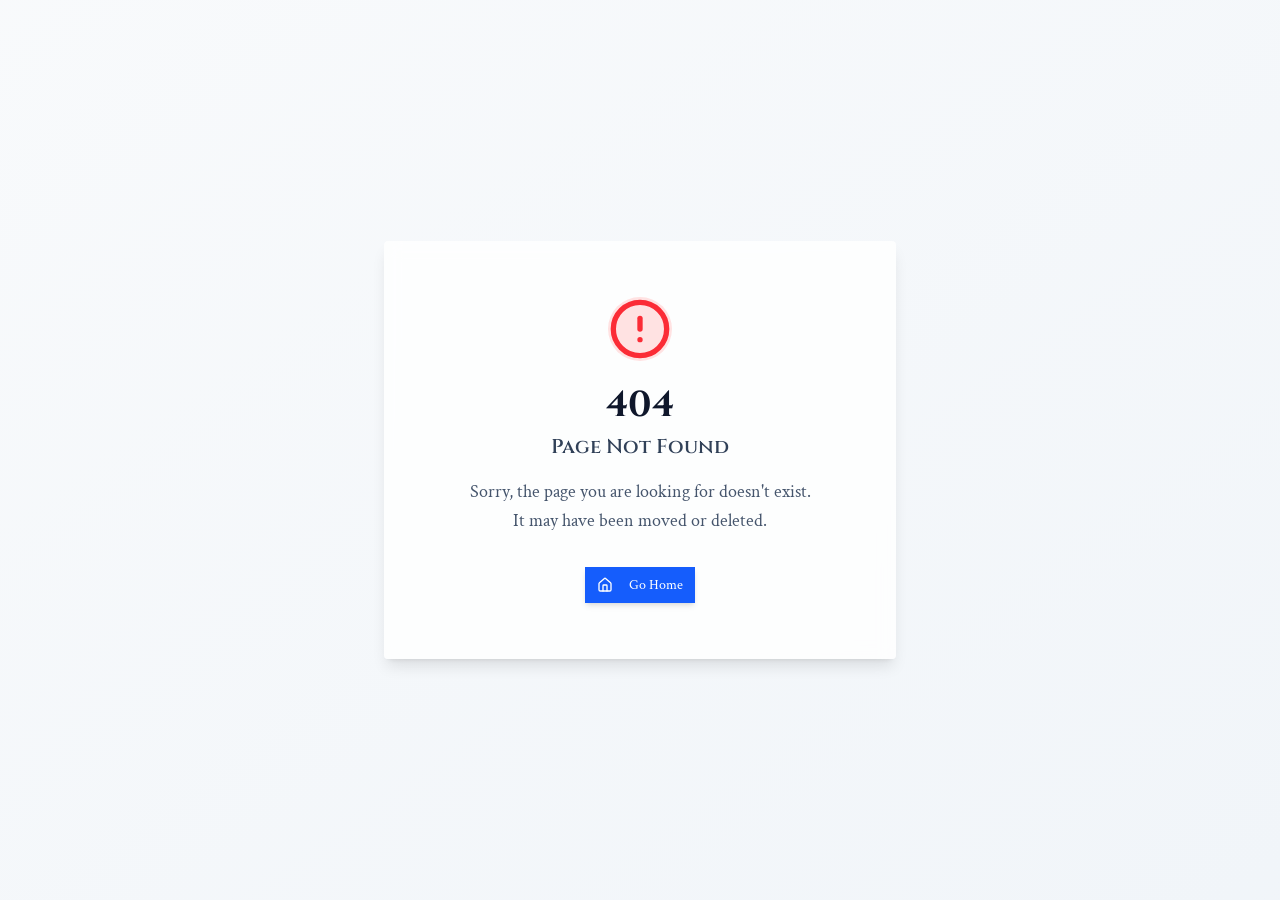
==== index.html @ f7ec6935 "Static build — 2026-06-04 — index.html at root" ====
<!doctype html>
<html lang="en">
  <head>
    <link rel="icon" type="image/x-icon" href="/favicon.ico" />
    <link rel="icon" type="image/png" sizes="32x32" href="/favicon-32x32.png" />
    <link rel="icon" type="image/png" sizes="16x16" href="/favicon-16x16.png" />
    <link rel="apple-touch-icon" sizes="180x180" href="/apple-touch-icon.png" />
    <meta charset="UTF-8" />
    <meta name="viewport" content="width=device-width, initial-scale=1.0, maximum-scale=1" />
    <title>The Modern Day Book of Life — By Idara Whem</title>
    <meta name="description" content="The Modern Day Book of Life synthesizes 10 ancient and modern wisdom systems into a single strategic operating system anchored in the 42 Laws of Maat. Sacred Balance. Nile Signs. Kemetic Alignment Certification." />
    <link rel="preconnect" href="https://fonts.googleapis.com" />
    <link rel="preconnect" href="https://fonts.gstatic.com" crossorigin />
    <link href="https://fonts.googleapis.com/css2?family=Cinzel+Decorative:wght@400;700;900&family=Cinzel:wght@400;500;600;700&family=Crimson+Text:ital,wght@0,400;0,600;1,400;1,600&family=Space+Mono:wght@400;700&display=swap" rel="stylesheet" />
    <script type="module" crossorigin src="/assets/index-h8RM5a6z.js"></script>
    <link rel="stylesheet" crossorigin href="/assets/index-B9vwrv7z.css">
    <script src="/__manus__/debug-collector.js" defer></script>
  </head>
  <body>
    <script id="manus-runtime">window.__MANUS_HOST_DEV__ = false;
(function(){"use strict";var Mr={exports:{}},Kn={};/**
 * @license React
 * react-jsx-runtime.production.js
 *
 * Copyright (c) Meta Platforms, Inc. and affiliates.
 *
 * This source code is licensed under the MIT license found in the
 * LICENSE file in the root directory of this source tree.
 */var $c;function um(){if($c)return Kn;$c=1;var r=Symbol.for("react.transitional.element"),i=Symbol.for("react.fragment");function c(s,d,m){var x=null;if(m!==void 0&&(x=""+m),d.key!==void 0&&(x=""+d.key),"key"in d){m={};for(var R in d)R!=="key"&&(m[R]=d[R])}else m=d;return d=m.ref,{$$typeof:r,type:s,key:x,ref:d!==void 0?d:null,props:m}}return Kn.Fragment=i,Kn.jsx=c,Kn.jsxs=c,Kn}var Fc;function dm(){return Fc||(Fc=1,Mr.exports=um()),Mr.exports}var h=dm(),Ar={exports:{}},Pn={},Rr={exports:{}},Nr={};/**
 * @license React
 * scheduler.production.js
 *
 * Copyright (c) Meta Platforms, Inc. and affiliates.
 *
 * This source code is licensed under the MIT license found in the
 * LICENSE file in the root directory of this source tree.
 */var Ic;function fm(){return Ic||(Ic=1,function(r){function i(A,q){var B=A.length;A.push(q);t:for(;0<B;){var bt=B-1>>>1,p=A[bt];if(0<d(p,q))A[bt]=q,A[B]=p,B=bt;else break t}}function c(A){return A.length===0?null:A[0]}function s(A){if(A.length===0)return null;var q=A[0],B=A.pop();if(B!==q){A[0]=B;t:for(var bt=0,p=A.length,O=p>>>1;bt<O;){var X=2*(bt+1)-1,G=A[X],Z=X+1,st=A[Z];if(0>d(G,B))Z<p&&0>d(st,G)?(A[bt]=st,A[Z]=B,bt=Z):(A[bt]=G,A[X]=B,bt=X);else if(Z<p&&0>d(st,B))A[bt]=st,A[Z]=B,bt=Z;else break t}}return q}function d(A,q){var B=A.sortIndex-q.sortIndex;return B!==0?B:A.id-q.id}if(r.unstable_now=void 0,typeof performance=="object"&&typeof performance.now=="function"){var m=performance;r.unstable_now=function(){return m.now()}}else{var x=Date,R=x.now();r.unstable_now=function(){return x.now()-R}}var C=[],v=[],D=1,j=null,J=3,at=!1,$=!1,nt=!1,ct=!1,ht=typeof setTimeout=="function"?setTimeout:null,St=typeof clearTimeout=="function"?clearTimeout:null,_=typeof setImmediate<"u"?setImmediate:null;function Y(A){for(var q=c(v);q!==null;){if(q.callback===null)s(v);else if(q.startTime<=A)s(v),q.sortIndex=q.expirationTime,i(C,q);else break;q=c(v)}}function H(A){if(nt=!1,Y(A),!$)if(c(C)!==null)$=!0,it||(it=!0,Bt());else{var q=c(v);q!==null&&Mt(H,q.startTime-A)}}var it=!1,rt=-1,V=5,xt=-1;function Be(){return ct?!0:!(r.unstable_now()-xt<V)}function te(){if(ct=!1,it){var A=r.unstable_now();xt=A;var q=!0;try{t:{$=!1,nt&&(nt=!1,St(rt),rt=-1),at=!0;var B=J;try{e:{for(Y(A),j=c(C);j!==null&&!(j.expirationTime>A&&Be());){var bt=j.callback;if(typeof bt=="function"){j.callback=null,J=j.priorityLevel;var p=bt(j.expirationTime<=A);if(A=r.unstable_now(),typeof p=="function"){j.callback=p,Y(A),q=!0;break e}j===c(C)&&s(C),Y(A)}else s(C);j=c(C)}if(j!==null)q=!0;else{var O=c(v);O!==null&&Mt(H,O.startTime-A),q=!1}}break t}finally{j=null,J=B,at=!1}q=void 0}}finally{q?Bt():it=!1}}}var Bt;if(typeof _=="function")Bt=function(){_(te)};else if(typeof MessageChannel<"u"){var me=new MessageChannel,Se=me.port2;me.port1.onmessage=te,Bt=function(){Se.postMessage(null)}}else Bt=function(){ht(te,0)};function Mt(A,q){rt=ht(function(){A(r.unstable_now())},q)}r.unstable_IdlePriority=5,r.unstable_ImmediatePriority=1,r.unstable_LowPriority=4,r.unstable_NormalPriority=3,r.unstable_Profiling=null,r.unstable_UserBlockingPriority=2,r.unstable_cancelCallback=function(A){A.callback=null},r.unstable_forceFrameRate=function(A){0>A||125<A?console.error("forceFrameRate takes a positive int between 0 and 125, forcing frame rates higher than 125 fps is not supported"):V=0<A?Math.floor(1e3/A):5},r.unstable_getCurrentPriorityLevel=function(){return J},r.unstable_next=function(A){switch(J){case 1:case 2:case 3:var q=3;break;default:q=J}var B=J;J=q;try{return A()}finally{J=B}},r.unstable_requestPaint=function(){ct=!0},r.unstable_runWithPriority=function(A,q){switch(A){case 1:case 2:case 3:case 4:case 5:break;default:A=3}var B=J;J=A;try{return q()}finally{J=B}},r.unstable_scheduleCallback=function(A,q,B){var bt=r.unstable_now();switch(typeof B=="object"&&B!==null?(B=B.delay,B=typeof B=="number"&&0<B?bt+B:bt):B=bt,A){case 1:var p=-1;break;case 2:p=250;break;case 5:p=1073741823;break;case 4:p=1e4;break;default:p=5e3}return p=B+p,A={id:D++,callback:q,priorityLevel:A,startTime:B,expirationTime:p,sortIndex:-1},B>bt?(A.sortIndex=B,i(v,A),c(C)===null&&A===c(v)&&(nt?(St(rt),rt=-1):nt=!0,Mt(H,B-bt))):(A.sortIndex=p,i(C,A),$||at||($=!0,it||(it=!0,Bt()))),A},r.unstable_shouldYield=Be,r.unstable_wrapCallback=function(A){var q=J;return function(){var B=J;J=q;try{return A.apply(this,arguments)}finally{J=B}}}}(Nr)),Nr}var tu;function hm(){return tu||(tu=1,Rr.exports=fm()),Rr.exports}var zr={exports:{}},ut={};/**
 * @license React
 * react.production.js
 *
 * Copyright (c) Meta Platforms, Inc. and affiliates.
 *
 * This source code is licensed under the MIT license found in the
 * LICENSE file in the root directory of this source tree.
 */var eu;function mm(){if(eu)return ut;eu=1;var r=Symbol.for("react.transitional.element"),i=Symbol.for("react.portal"),c=Symbol.for("react.fragment"),s=Symbol.for("react.strict_mode"),d=Symbol.for("react.profiler"),m=Symbol.for("react.consumer"),x=Symbol.for("react.context"),R=Symbol.for("react.forward_ref"),C=Symbol.for("react.suspense"),v=Symbol.for("react.memo"),D=Symbol.for("react.lazy"),j=Symbol.iterator;function J(p){return p===null||typeof p!="object"?null:(p=j&&p[j]||p["@@iterator"],typeof p=="function"?p:null)}var at={isMounted:function(){return!1},enqueueForceUpdate:function(){},enqueueReplaceState:function(){},enqueueSetState:function(){}},$=Object.assign,nt={};function ct(p,O,X){this.props=p,this.context=O,this.refs=nt,this.updater=X||at}ct.prototype.isReactComponent={},ct.prototype.setState=function(p,O){if(typeof p!="object"&&typeof p!="function"&&p!=null)throw Error("takes an object of state variables to update or a function which returns an object of state variables.");this.updater.enqueueSetState(this,p,O,"setState")},ct.prototype.forceUpdate=function(p){this.updater.enqueueForceUpdate(this,p,"forceUpdate")};function ht(){}ht.prototype=ct.prototype;function St(p,O,X){this.props=p,this.context=O,this.refs=nt,this.updater=X||at}var _=St.prototype=new ht;_.constructor=St,$(_,ct.prototype),_.isPureReactComponent=!0;var Y=Array.isArray,H={H:null,A:null,T:null,S:null,V:null},it=Object.prototype.hasOwnProperty;function rt(p,O,X,G,Z,st){return X=st.ref,{$$typeof:r,type:p,key:O,ref:X!==void 0?X:null,props:st}}function V(p,O){return rt(p.type,O,void 0,void 0,void 0,p.props)}function xt(p){return typeof p=="object"&&p!==null&&p.$$typeof===r}function Be(p){var O={"=":"=0",":":"=2"};return"$"+p.replace(/[=:]/g,function(X){return O[X]})}var te=/\/+/g;function Bt(p,O){return typeof p=="object"&&p!==null&&p.key!=null?Be(""+p.key):O.toString(36)}function me(){}function Se(p){switch(p.status){case"fulfilled":return p.value;case"rejected":throw p.reason;default:switch(typeof p.status=="string"?p.then(me,me):(p.status="pending",p.then(function(O){p.status==="pending"&&(p.status="fulfilled",p.value=O)},function(O){p.status==="pending"&&(p.status="rejected",p.reason=O)})),p.status){case"fulfilled":return p.value;case"rejected":throw p.reason}}throw p}function Mt(p,O,X,G,Z){var st=typeof p;(st==="undefined"||st==="boolean")&&(p=null);var I=!1;if(p===null)I=!0;else switch(st){case"bigint":case"string":case"number":I=!0;break;case"object":switch(p.$$typeof){case r:case i:I=!0;break;case D:return I=p._init,Mt(I(p._payload),O,X,G,Z)}}if(I)return Z=Z(p),I=G===""?"."+Bt(p,0):G,Y(Z)?(X="",I!=null&&(X=I.replace(te,"$&/")+"/"),Mt(Z,O,X,"",function(Jt){return Jt})):Z!=null&&(xt(Z)&&(Z=V(Z,X+(Z.key==null||p&&p.key===Z.key?"":(""+Z.key).replace(te,"$&/")+"/")+I)),O.push(Z)),1;I=0;var gt=G===""?".":G+":";if(Y(p))for(var Tt=0;Tt<p.length;Tt++)G=p[Tt],st=gt+Bt(G,Tt),I+=Mt(G,O,X,st,Z);else if(Tt=J(p),typeof Tt=="function")for(p=Tt.call(p),Tt=0;!(G=p.next()).done;)G=G.value,st=gt+Bt(G,Tt++),I+=Mt(G,O,X,st,Z);else if(st==="object"){if(typeof p.then=="function")return Mt(Se(p),O,X,G,Z);throw O=String(p),Error("Objects are not valid as a React child (found: "+(O==="[object Object]"?"object with keys {"+Object.keys(p).join(", ")+"}":O)+"). If you meant to render a collection of children, use an array instead.")}return I}function A(p,O,X){if(p==null)return p;var G=[],Z=0;return Mt(p,G,"","",function(st){return O.call(X,st,Z++)}),G}function q(p){if(p._status===-1){var O=p._result;O=O(),O.then(function(X){(p._status===0||p._status===-1)&&(p._status=1,p._result=X)},function(X){(p._status===0||p._status===-1)&&(p._status=2,p._result=X)}),p._status===-1&&(p._status=0,p._result=O)}if(p._status===1)return p._result.default;throw p._result}var B=typeof reportError=="function"?reportError:function(p){if(typeof window=="object"&&typeof window.ErrorEvent=="function"){var O=new window.ErrorEvent("error",{bubbles:!0,cancelable:!0,message:typeof p=="object"&&p!==null&&typeof p.message=="string"?String(p.message):String(p),error:p});if(!window.dispatchEvent(O))return}else if(typeof process=="object"&&typeof process.emit=="function"){process.emit("uncaughtException",p);return}console.error(p)};function bt(){}return ut.Children={map:A,forEach:function(p,O,X){A(p,function(){O.apply(this,arguments)},X)},count:function(p){var O=0;return A(p,function(){O++}),O},toArray:function(p){return A(p,function(O){return O})||[]},only:function(p){if(!xt(p))throw Error("React.Children.only expected to receive a single React element child.");return p}},ut.Component=ct,ut.Fragment=c,ut.Profiler=d,ut.PureComponent=St,ut.StrictMode=s,ut.Suspense=C,ut.__CLIENT_INTERNALS_DO_NOT_USE_OR_WARN_USERS_THEY_CANNOT_UPGRADE=H,ut.__COMPILER_RUNTIME={__proto__:null,c:function(p){return H.H.useMemoCache(p)}},ut.cache=function(p){return function(){return p.apply(null,arguments)}},ut.cloneElement=function(p,O,X){if(p==null)throw Error("The argument must be a React element, but you passed "+p+".");var G=$({},p.props),Z=p.key,st=void 0;if(O!=null)for(I in O.ref!==void 0&&(st=void 0),O.key!==void 0&&(Z=""+O.key),O)!it.call(O,I)||I==="key"||I==="__self"||I==="__source"||I==="ref"&&O.ref===void 0||(G[I]=O[I]);var I=arguments.length-2;if(I===1)G.children=X;else if(1<I){for(var gt=Array(I),Tt=0;Tt<I;Tt++)gt[Tt]=arguments[Tt+2];G.children=gt}return rt(p.type,Z,void 0,void 0,st,G)},ut.createContext=function(p){return p={$$typeof:x,_currentValue:p,_currentValue2:p,_threadCount:0,Provider:null,Consumer:null},p.Provider=p,p.Consumer={$$typeof:m,_context:p},p},ut.createElement=function(p,O,X){var G,Z={},st=null;if(O!=null)for(G in O.key!==void 0&&(st=""+O.key),O)it.call(O,G)&&G!=="key"&&G!=="__self"&&G!=="__source"&&(Z[G]=O[G]);var I=arguments.length-2;if(I===1)Z.children=X;else if(1<I){for(var gt=Array(I),Tt=0;Tt<I;Tt++)gt[Tt]=arguments[Tt+2];Z.children=gt}if(p&&p.defaultProps)for(G in I=p.defaultProps,I)Z[G]===void 0&&(Z[G]=I[G]);return rt(p,st,void 0,void 0,null,Z)},ut.createRef=function(){return{current:null}},ut.forwardRef=function(p){return{$$typeof:R,render:p}},ut.isValidElement=xt,ut.lazy=function(p){return{$$typeof:D,_payload:{_status:-1,_result:p},_init:q}},ut.memo=function(p,O){return{$$typeof:v,type:p,compare:O===void 0?null:O}},ut.startTransition=function(p){var O=H.T,X={};H.T=X;try{var G=p(),Z=H.S;Z!==null&&Z(X,G),typeof G=="object"&&G!==null&&typeof G.then=="function"&&G.then(bt,B)}catch(st){B(st)}finally{H.T=O}},ut.unstable_useCacheRefresh=function(){return H.H.useCacheRefresh()},ut.use=function(p){return H.H.use(p)},ut.useActionState=function(p,O,X){return H.H.useActionState(p,O,X)},ut.useCallback=function(p,O){return H.H.useCallback(p,O)},ut.useContext=function(p){return H.H.useContext(p)},ut.useDebugValue=function(){},ut.useDeferredValue=function(p,O){return H.H.useDeferredValue(p,O)},ut.useEffect=function(p,O,X){var G=H.H;if(typeof X=="function")throw Error("useEffect CRUD overload is not enabled in this build of React.");return G.useEffect(p,O)},ut.useId=function(){return H.H.useId()},ut.useImperativeHandle=function(p,O,X){return H.H.useImperativeHandle(p,O,X)},ut.useInsertionEffect=function(p,O){return H.H.useInsertionEffect(p,O)},ut.useLayoutEffect=function(p,O){return H.H.useLayoutEffect(p,O)},ut.useMemo=function(p,O){return H.H.useMemo(p,O)},ut.useOptimistic=function(p,O){return H.H.useOptimistic(p,O)},ut.useReducer=function(p,O,X){return H.H.useReducer(p,O,X)},ut.useRef=function(p){return H.H.useRef(p)},ut.useState=function(p){return H.H.useState(p)},ut.useSyncExternalStore=function(p,O,X){return H.H.useSyncExternalStore(p,O,X)},ut.useTransition=function(){return H.H.useTransition()},ut.version="19.1.1",ut}var lu;function _r(){return lu||(lu=1,zr.exports=mm()),zr.exports}var kr={exports:{}},he={};/**
 * @license React
 * react-dom.production.js
 *
 * Copyright (c) Meta Platforms, Inc. and affiliates.
 *
 * This source code is licensed under the MIT license found in the
 * LICENSE file in the root directory of this source tree.
 */var au;function gm(){if(au)return he;au=1;var r=_r();function i(C){var v="https://react.dev/errors/"+C;if(1<arguments.length){v+="?args[]="+encodeURIComponent(arguments[1]);for(var D=2;D<arguments.length;D++)v+="&args[]="+encodeURIComponent(arguments[D])}return"Minified React error #"+C+"; visit "+v+" for the full message or use the non-minified dev environment for full errors and additional helpful warnings."}function c(){}var s={d:{f:c,r:function(){throw Error(i(522))},D:c,C:c,L:c,m:c,X:c,S:c,M:c},p:0,findDOMNode:null},d=Symbol.for("react.portal");function m(C,v,D){var j=3<arguments.length&&arguments[3]!==void 0?arguments[3]:null;return{$$typeof:d,key:j==null?null:""+j,children:C,containerInfo:v,implementation:D}}var x=r.__CLIENT_INTERNALS_DO_NOT_USE_OR_WARN_USERS_THEY_CANNOT_UPGRADE;function R(C,v){if(C==="font")return"";if(typeof v=="string")return v==="use-credentials"?v:""}return he.__DOM_INTERNALS_DO_NOT_USE_OR_WARN_USERS_THEY_CANNOT_UPGRADE=s,he.createPortal=function(C,v){var D=2<arguments.length&&arguments[2]!==void 0?arguments[2]:null;if(!v||v.nodeType!==1&&v.nodeType!==9&&v.nodeType!==11)throw Error(i(299));return m(C,v,null,D)},he.flushSync=function(C){var v=x.T,D=s.p;try{if(x.T=null,s.p=2,C)return C()}finally{x.T=v,s.p=D,s.d.f()}},he.preconnect=function(C,v){typeof C=="string"&&(v?(v=v.crossOrigin,v=typeof v=="string"?v==="use-credentials"?v:"":void 0):v=null,s.d.C(C,v))},he.prefetchDNS=function(C){typeof C=="string"&&s.d.D(C)},he.preinit=function(C,v){if(typeof C=="string"&&v&&typeof v.as=="string"){var D=v.as,j=R(D,v.crossOrigin),J=typeof v.integrity=="string"?v.integrity:void 0,at=typeof v.fetchPriority=="string"?v.fetchPriority:void 0;D==="style"?s.d.S(C,typeof v.precedence=="string"?v.precedence:void 0,{crossOrigin:j,integrity:J,fetchPriority:at}):D==="script"&&s.d.X(C,{crossOrigin:j,integrity:J,fetchPriority:at,nonce:typeof v.nonce=="string"?v.nonce:void 0})}},he.preinitModule=function(C,v){if(typeof C=="string")if(typeof v=="object"&&v!==null){if(v.as==null||v.as==="script"){var D=R(v.as,v.crossOrigin);s.d.M(C,{crossOrigin:D,integrity:typeof v.integrity=="string"?v.integrity:void 0,nonce:typeof v.nonce=="string"?v.nonce:void 0})}}else v==null&&s.d.M(C)},he.preload=function(C,v){if(typeof C=="string"&&typeof v=="object"&&v!==null&&typeof v.as=="string"){var D=v.as,j=R(D,v.crossOrigin);s.d.L(C,D,{crossOrigin:j,integrity:typeof v.integrity=="string"?v.integrity:void 0,nonce:typeof v.nonce=="string"?v.nonce:void 0,type:typeof v.type=="string"?v.type:void 0,fetchPriority:typeof v.fetchPriority=="string"?v.fetchPriority:void 0,referrerPolicy:typeof v.referrerPolicy=="string"?v.referrerPolicy:void 0,imageSrcSet:typeof v.imageSrcSet=="string"?v.imageSrcSet:void 0,imageSizes:typeof v.imageSizes=="string"?v.imageSizes:void 0,media:typeof v.media=="string"?v.media:void 0})}},he.preloadModule=function(C,v){if(typeof C=="string")if(v){var D=R(v.as,v.crossOrigin);s.d.m(C,{as:typeof v.as=="string"&&v.as!=="script"?v.as:void 0,crossOrigin:D,integrity:typeof v.integrity=="string"?v.integrity:void 0})}else s.d.m(C)},he.requestFormReset=function(C){s.d.r(C)},he.unstable_batchedUpdates=function(C,v){return C(v)},he.useFormState=function(C,v,D){return x.H.useFormState(C,v,D)},he.useFormStatus=function(){return x.H.useHostTransitionStatus()},he.version="19.1.1",he}var nu;function pm(){if(nu)return kr.exports;nu=1;function r(){if(!(typeof __REACT_DEVTOOLS_GLOBAL_HOOK__>"u"||typeof __REACT_DEVTOOLS_GLOBAL_HOOK__.checkDCE!="function"))try{__REACT_DEVTOOLS_GLOBAL_HOOK__.checkDCE(r)}catch(i){console.error(i)}}return r(),kr.exports=gm(),kr.exports}/**
 * @license React
 * react-dom-client.production.js
 *
 * Copyright (c) Meta Platforms, Inc. and affiliates.
 *
 * This source code is licensed under the MIT license found in the
 * LICENSE file in the root directory of this source tree.
 */var ou;function ym(){if(ou)return Pn;ou=1;var r=hm(),i=_r(),c=pm();function s(t){var e="https://react.dev/errors/"+t;if(1<arguments.length){e+="?args[]="+encodeURIComponent(arguments[1]);for(var l=2;l<arguments.length;l++)e+="&args[]="+encodeURIComponent(arguments[l])}return"Minified React error #"+t+"; visit "+e+" for the full message or use the non-minified dev environment for full errors and additional helpful warnings."}function d(t){return!(!t||t.nodeType!==1&&t.nodeType!==9&&t.nodeType!==11)}function m(t){var e=t,l=t;if(t.alternate)for(;e.return;)e=e.return;else{t=e;do e=t,(e.flags&4098)!==0&&(l=e.return),t=e.return;while(t)}return e.tag===3?l:null}function x(t){if(t.tag===13){var e=t.memoizedState;if(e===null&&(t=t.alternate,t!==null&&(e=t.memoizedState)),e!==null)return e.dehydrated}return null}function R(t){if(m(t)!==t)throw Error(s(188))}function C(t){var e=t.alternate;if(!e){if(e=m(t),e===null)throw Error(s(188));return e!==t?null:t}for(var l=t,a=e;;){var n=l.return;if(n===null)break;var o=n.alternate;if(o===null){if(a=n.return,a!==null){l=a;continue}break}if(n.child===o.child){for(o=n.child;o;){if(o===l)return R(n),t;if(o===a)return R(n),e;o=o.sibling}throw Error(s(188))}if(l.return!==a.return)l=n,a=o;else{for(var u=!1,f=n.child;f;){if(f===l){u=!0,l=n,a=o;break}if(f===a){u=!0,a=n,l=o;break}f=f.sibling}if(!u){for(f=o.child;f;){if(f===l){u=!0,l=o,a=n;break}if(f===a){u=!0,a=o,l=n;break}f=f.sibling}if(!u)throw Error(s(189))}}if(l.alternate!==a)throw Error(s(190))}if(l.tag!==3)throw Error(s(188));return l.stateNode.current===l?t:e}function v(t){var e=t.tag;if(e===5||e===26||e===27||e===6)return t;for(t=t.child;t!==null;){if(e=v(t),e!==null)return e;t=t.sibling}return null}var D=Object.assign,j=Symbol.for("react.element"),J=Symbol.for("react.transitional.element"),at=Symbol.for("react.portal"),$=Symbol.for("react.fragment"),nt=Symbol.for("react.strict_mode"),ct=Symbol.for("react.profiler"),ht=Symbol.for("react.provider"),St=Symbol.for("react.consumer"),_=Symbol.for("react.context"),Y=Symbol.for("react.forward_ref"),H=Symbol.for("react.suspense"),it=Symbol.for("react.suspense_list"),rt=Symbol.for("react.memo"),V=Symbol.for("react.lazy"),xt=Symbol.for("react.activity"),Be=Symbol.for("react.memo_cache_sentinel"),te=Symbol.iterator;function Bt(t){return t===null||typeof t!="object"?null:(t=te&&t[te]||t["@@iterator"],typeof t=="function"?t:null)}var me=Symbol.for("react.client.reference");function Se(t){if(t==null)return null;if(typeof t=="function")return t.$$typeof===me?null:t.displayName||t.name||null;if(typeof t=="string")return t;switch(t){case $:return"Fragment";case ct:return"Profiler";case nt:return"StrictMode";case H:return"Suspense";case it:return"SuspenseList";case xt:return"Activity"}if(typeof t=="object")switch(t.$$typeof){case at:return"Portal";case _:return(t.displayName||"Context")+".Provider";case St:return(t._context.displayName||"Context")+".Consumer";case Y:var e=t.render;return t=t.displayName,t||(t=e.displayName||e.name||"",t=t!==""?"ForwardRef("+t+")":"ForwardRef"),t;case rt:return e=t.displayName||null,e!==null?e:Se(t.type)||"Memo";case V:e=t._payload,t=t._init;try{return Se(t(e))}catch{}}return null}var Mt=Array.isArray,A=i.__CLIENT_INTERNALS_DO_NOT_USE_OR_WARN_USERS_THEY_CANNOT_UPGRADE,q=c.__DOM_INTERNALS_DO_NOT_USE_OR_WARN_USERS_THEY_CANNOT_UPGRADE,B={pending:!1,data:null,method:null,action:null},bt=[],p=-1;function O(t){return{current:t}}function X(t){0>p||(t.current=bt[p],bt[p]=null,p--)}function G(t,e){p++,bt[p]=t.current,t.current=e}var Z=O(null),st=O(null),I=O(null),gt=O(null);function Tt(t,e){switch(G(I,e),G(st,t),G(Z,null),e.nodeType){case 9:case 11:t=(t=e.documentElement)&&(t=t.namespaceURI)?Hh(t):0;break;default:if(t=e.tagName,e=e.namespaceURI)e=Hh(e),t=Uh(e,t);else switch(t){case"svg":t=1;break;case"math":t=2;break;default:t=0}}X(Z),G(Z,t)}function Jt(){X(Z),X(st),X(I)}function Ke(t){t.memoizedState!==null&&G(gt,t);var e=Z.current,l=Uh(e,t.type);e!==l&&(G(st,t),G(Z,l))}function Ce(t){st.current===t&&(X(Z),X(st)),gt.current===t&&(X(gt),Wo._currentValue=B)}var Pe=Object.prototype.hasOwnProperty,yl=r.unstable_scheduleCallback,sn=r.unstable_cancelCallback,Ca=r.unstable_shouldYield,ri=r.unstable_requestPaint,ge=r.unstable_now,si=r.unstable_getCurrentPriorityLevel,Ul=r.unstable_ImmediatePriority,Fn=r.unstable_UserBlockingPriority,nl=r.unstable_NormalPriority,ci=r.unstable_LowPriority,Gl=r.unstable_IdlePriority,ui=r.log,Ea=r.unstable_setDisableYieldValue,ql=null,Wt=null;function Je(t){if(typeof ui=="function"&&Ea(t),Wt&&typeof Wt.setStrictMode=="function")try{Wt.setStrictMode(ql,t)}catch{}}var $t=Math.clz32?Math.clz32:fi,di=Math.log,Ta=Math.LN2;function fi(t){return t>>>=0,t===0?32:31-(di(t)/Ta|0)|0}var L=256,cn=4194304;function vl(t){var e=t&42;if(e!==0)return e;switch(t&-t){case 1:return 1;case 2:return 2;case 4:return 4;case 8:return 8;case 16:return 16;case 32:return 32;case 64:return 64;case 128:return 128;case 256:case 512:case 1024:case 2048:case 4096:case 8192:case 16384:case 32768:case 65536:case 131072:case 262144:case 524288:case 1048576:case 2097152:return t&4194048;case 4194304:case 8388608:case 16777216:case 33554432:return t&62914560;case 67108864:return 67108864;case 134217728:return 134217728;case 268435456:return 268435456;case 536870912:return 536870912;case 1073741824:return 0;default:return t}}function un(t,e,l){var a=t.pendingLanes;if(a===0)return 0;var n=0,o=t.suspendedLanes,u=t.pingedLanes;t=t.warmLanes;var f=a&134217727;return f!==0?(a=f&~o,a!==0?n=vl(a):(u&=f,u!==0?n=vl(u):l||(l=f&~t,l!==0&&(n=vl(l))))):(f=a&~o,f!==0?n=vl(f):u!==0?n=vl(u):l||(l=a&~t,l!==0&&(n=vl(l)))),n===0?0:e!==0&&e!==n&&(e&o)===0&&(o=n&-n,l=e&-e,o>=l||o===32&&(l&4194048)!==0)?e:n}function Dt(t,e){return(t.pendingLanes&~(t.suspendedLanes&~t.pingedLanes)&e)===0}function In(t,e){switch(t){case 1:case 2:case 4:case 8:case 64:return e+250;case 16:case 32:case 128:case 256:case 512:case 1024:case 2048:case 4096:case 8192:case 16384:case 32768:case 65536:case 131072:case 262144:case 524288:case 1048576:case 2097152:return e+5e3;case 4194304:case 8388608:case 16777216:case 33554432:return-1;case 67108864:case 134217728:case 268435456:case 536870912:case 1073741824:return-1;default:return-1}}function to(){var t=L;return L<<=1,(L&4194048)===0&&(L=256),t}function hi(){var t=cn;return cn<<=1,(cn&62914560)===0&&(cn=4194304),t}function eo(t){for(var e=[],l=0;31>l;l++)e.push(t);return e}function Da(t,e){t.pendingLanes|=e,e!==268435456&&(t.suspendedLanes=0,t.pingedLanes=0,t.warmLanes=0)}function Ir(t,e,l,a,n,o){var u=t.pendingLanes;t.pendingLanes=l,t.suspendedLanes=0,t.pingedLanes=0,t.warmLanes=0,t.expiredLanes&=l,t.entangledLanes&=l,t.errorRecoveryDisabledLanes&=l,t.shellSuspendCounter=0;var f=t.entanglements,g=t.expirationTimes,S=t.hiddenUpdates;for(l=u&~l;0<l;){var N=31-$t(l),k=1<<N;f[N]=0,g[N]=-1;var E=S[N];if(E!==null)for(S[N]=null,N=0;N<E.length;N++){var T=E[N];T!==null&&(T.lane&=-536870913)}l&=~k}a!==0&&mi(t,a,0),o!==0&&n===0&&t.tag!==0&&(t.suspendedLanes|=o&~(u&~e))}function mi(t,e,l){t.pendingLanes|=e,t.suspendedLanes&=~e;var a=31-$t(e);t.entangledLanes|=e,t.entanglements[a]=t.entanglements[a]|1073741824|l&4194090}function gi(t,e){var l=t.entangledLanes|=e;for(t=t.entanglements;l;){var a=31-$t(l),n=1<<a;n&e|t[a]&e&&(t[a]|=e),l&=~n}}function lo(t){switch(t){case 2:t=1;break;case 8:t=4;break;case 32:t=16;break;case 256:case 512:case 1024:case 2048:case 4096:case 8192:case 16384:case 32768:case 65536:case 131072:case 262144:case 524288:case 1048576:case 2097152:case 4194304:case 8388608:case 16777216:case 33554432:t=128;break;case 268435456:t=134217728;break;default:t=0}return t}function ao(t){return t&=-t,2<t?8<t?(t&134217727)!==0?32:268435456:8:2}function pi(){var t=q.p;return t!==0?t:(t=window.event,t===void 0?32:nm(t.type))}function ts(t,e){var l=q.p;try{return q.p=t,e()}finally{q.p=l}}var ol=Math.random().toString(36).slice(2),ee="__reactFiber$"+ol,pe="__reactProps$"+ol,Yl="__reactContainer$"+ol,no="__reactEvents$"+ol,es="__reactListeners$"+ol,ls="__reactHandles$"+ol,yi="__reactResources$"+ol,Ma="__reactMarker$"+ol;function oo(t){delete t[ee],delete t[pe],delete t[no],delete t[es],delete t[ls]}function Vl(t){var e=t[ee];if(e)return e;for(var l=t.parentNode;l;){if(e=l[Yl]||l[ee]){if(l=e.alternate,e.child!==null||l!==null&&l.child!==null)for(t=Vh(t);t!==null;){if(l=t[ee])return l;t=Vh(t)}return e}t=l,l=t.parentNode}return null}function Xl(t){if(t=t[ee]||t[Yl]){var e=t.tag;if(e===5||e===6||e===13||e===26||e===27||e===3)return t}return null}function Aa(t){var e=t.tag;if(e===5||e===26||e===27||e===6)return t.stateNode;throw Error(s(33))}function Zl(t){var e=t[yi];return e||(e=t[yi]={hoistableStyles:new Map,hoistableScripts:new Map}),e}function Vt(t){t[Ma]=!0}var vi=new Set,bi={};function bl(t,e){We(t,e),We(t+"Capture",e)}function We(t,e){for(bi[t]=e,t=0;t<e.length;t++)vi.add(e[t])}var as=RegExp("^[:A-Z_a-z\\u00C0-\\u00D6\\u00D8-\\u00F6\\u00F8-\\u02FF\\u0370-\\u037D\\u037F-\\u1FFF\\u200C-\\u200D\\u2070-\\u218F\\u2C00-\\u2FEF\\u3001-\\uD7FF\\uF900-\\uFDCF\\uFDF0-\\uFFFD][:A-Z_a-z\\u00C0-\\u00D6\\u00D8-\\u00F6\\u00F8-\\u02FF\\u0370-\\u037D\\u037F-\\u1FFF\\u200C-\\u200D\\u2070-\\u218F\\u2C00-\\u2FEF\\u3001-\\uD7FF\\uF900-\\uFDCF\\uFDF0-\\uFFFD\\-.0-9\\u00B7\\u0300-\\u036F\\u203F-\\u2040]*$"),xi={},wi={};function Ra(t){return Pe.call(wi,t)?!0:Pe.call(xi,t)?!1:as.test(t)?wi[t]=!0:(xi[t]=!0,!1)}function M(t,e,l){if(Ra(e))if(l===null)t.removeAttribute(e);else{switch(typeof l){case"undefined":case"function":case"symbol":t.removeAttribute(e);return;case"boolean":var a=e.toLowerCase().slice(0,5);if(a!=="data-"&&a!=="aria-"){t.removeAttribute(e);return}}t.setAttribute(e,""+l)}}function tt(t,e,l){if(l===null)t.removeAttribute(e);else{switch(typeof l){case"undefined":case"function":case"symbol":case"boolean":t.removeAttribute(e);return}t.setAttribute(e,""+l)}}function Ot(t,e,l,a){if(a===null)t.removeAttribute(l);else{switch(typeof a){case"undefined":case"function":case"symbol":case"boolean":t.removeAttribute(l);return}t.setAttributeNS(e,l,""+a)}}var le,Ee;function ae(t){if(le===void 0)try{throw Error()}catch(l){var e=l.stack.trim().match(/\n( *(at )?)/);le=e&&e[1]||"",Ee=-1<l.stack.indexOf(`
    at`)?" (<anonymous>)":-1<l.stack.indexOf("@")?"@unknown:0:0":""}return`
`+le+t+Ee}var Le=!1;function He(t,e){if(!t||Le)return"";Le=!0;var l=Error.prepareStackTrace;Error.prepareStackTrace=void 0;try{var a={DetermineComponentFrameRoot:function(){try{if(e){var k=function(){throw Error()};if(Object.defineProperty(k.prototype,"props",{set:function(){throw Error()}}),typeof Reflect=="object"&&Reflect.construct){try{Reflect.construct(k,[])}catch(T){var E=T}Reflect.construct(t,[],k)}else{try{k.call()}catch(T){E=T}t.call(k.prototype)}}else{try{throw Error()}catch(T){E=T}(k=t())&&typeof k.catch=="function"&&k.catch(function(){})}}catch(T){if(T&&E&&typeof T.stack=="string")return[T.stack,E.stack]}return[null,null]}};a.DetermineComponentFrameRoot.displayName="DetermineComponentFrameRoot";var n=Object.getOwnPropertyDescriptor(a.DetermineComponentFrameRoot,"name");n&&n.configurable&&Object.defineProperty(a.DetermineComponentFrameRoot,"name",{value:"DetermineComponentFrameRoot"});var o=a.DetermineComponentFrameRoot(),u=o[0],f=o[1];if(u&&f){var g=u.split(`
`),S=f.split(`
`);for(n=a=0;a<g.length&&!g[a].includes("DetermineComponentFrameRoot");)a++;for(;n<S.length&&!S[n].includes("DetermineComponentFrameRoot");)n++;if(a===g.length||n===S.length)for(a=g.length-1,n=S.length-1;1<=a&&0<=n&&g[a]!==S[n];)n--;for(;1<=a&&0<=n;a--,n--)if(g[a]!==S[n]){if(a!==1||n!==1)do if(a--,n--,0>n||g[a]!==S[n]){var N=`
`+g[a].replace(" at new "," at ");return t.displayName&&N.includes("<anonymous>")&&(N=N.replace("<anonymous>",t.displayName)),N}while(1<=a&&0<=n);break}}}finally{Le=!1,Error.prepareStackTrace=l}return(l=t?t.displayName||t.name:"")?ae(l):""}function Ql(t){switch(t.tag){case 26:case 27:case 5:return ae(t.type);case 16:return ae("Lazy");case 13:return ae("Suspense");case 19:return ae("SuspenseList");case 0:case 15:return He(t.type,!1);case 11:return He(t.type.render,!1);case 1:return He(t.type,!0);case 31:return ae("Activity");default:return""}}function xl(t){try{var e="";do e+=Ql(t),t=t.return;while(t);return e}catch(l){return`
Error generating stack: `+l.message+`
`+l.stack}}function Xt(t){switch(typeof t){case"bigint":case"boolean":case"number":case"string":case"undefined":return t;case"object":return t;default:return""}}function il(t){var e=t.type;return(t=t.nodeName)&&t.toLowerCase()==="input"&&(e==="checkbox"||e==="radio")}function ve(t){var e=il(t)?"checked":"value",l=Object.getOwnPropertyDescriptor(t.constructor.prototype,e),a=""+t[e];if(!t.hasOwnProperty(e)&&typeof l<"u"&&typeof l.get=="function"&&typeof l.set=="function"){var n=l.get,o=l.set;return Object.defineProperty(t,e,{configurable:!0,get:function(){return n.call(this)},set:function(u){a=""+u,o.call(this,u)}}),Object.defineProperty(t,e,{enumerable:l.enumerable}),{getValue:function(){return a},setValue:function(u){a=""+u},stopTracking:function(){t._valueTracker=null,delete t[e]}}}}function re(t){t._valueTracker||(t._valueTracker=ve(t))}function rl(t){if(!t)return!1;var e=t._valueTracker;if(!e)return!0;var l=e.getValue(),a="";return t&&(a=il(t)?t.checked?"true":"false":t.value),t=a,t!==l?(e.setValue(t),!0):!1}function wl(t){if(t=t||(typeof document<"u"?document:void 0),typeof t>"u")return null;try{return t.activeElement||t.body}catch{return t.body}}var dn=/[\n"\\]/g;function se(t){return t.replace(dn,function(e){return"\\"+e.charCodeAt(0).toString(16)+" "})}function Kl(t,e,l,a,n,o,u,f){t.name="",u!=null&&typeof u!="function"&&typeof u!="symbol"&&typeof u!="boolean"?t.type=u:t.removeAttribute("type"),e!=null?u==="number"?(e===0&&t.value===""||t.value!=e)&&(t.value=""+Xt(e)):t.value!==""+Xt(e)&&(t.value=""+Xt(e)):u!=="submit"&&u!=="reset"||t.removeAttribute("value"),e!=null?Pl(t,u,Xt(e)):l!=null?Pl(t,u,Xt(l)):a!=null&&t.removeAttribute("value"),n==null&&o!=null&&(t.defaultChecked=!!o),n!=null&&(t.checked=n&&typeof n!="function"&&typeof n!="symbol"),f!=null&&typeof f!="function"&&typeof f!="symbol"&&typeof f!="boolean"?t.name=""+Xt(f):t.removeAttribute("name")}function Na(t,e,l,a,n,o,u,f){if(o!=null&&typeof o!="function"&&typeof o!="symbol"&&typeof o!="boolean"&&(t.type=o),e!=null||l!=null){if(!(o!=="submit"&&o!=="reset"||e!=null))return;l=l!=null?""+Xt(l):"",e=e!=null?""+Xt(e):l,f||e===t.value||(t.value=e),t.defaultValue=e}a=a??n,a=typeof a!="function"&&typeof a!="symbol"&&!!a,t.checked=f?t.checked:!!a,t.defaultChecked=!!a,u!=null&&typeof u!="function"&&typeof u!="symbol"&&typeof u!="boolean"&&(t.name=u)}function Pl(t,e,l){e==="number"&&wl(t.ownerDocument)===t||t.defaultValue===""+l||(t.defaultValue=""+l)}function $e(t,e,l,a){if(t=t.options,e){e={};for(var n=0;n<l.length;n++)e["$"+l[n]]=!0;for(l=0;l<t.length;l++)n=e.hasOwnProperty("$"+t[l].value),t[l].selected!==n&&(t[l].selected=n),n&&a&&(t[l].defaultSelected=!0)}else{for(l=""+Xt(l),e=null,n=0;n<t.length;n++){if(t[n].value===l){t[n].selected=!0,a&&(t[n].defaultSelected=!0);return}e!==null||t[n].disabled||(e=t[n])}e!==null&&(e.selected=!0)}}function za(t,e,l){if(e!=null&&(e=""+Xt(e),e!==t.value&&(t.value=e),l==null)){t.defaultValue!==e&&(t.defaultValue=e);return}t.defaultValue=l!=null?""+Xt(l):""}function _a(t,e,l,a){if(e==null){if(a!=null){if(l!=null)throw Error(s(92));if(Mt(a)){if(1<a.length)throw Error(s(93));a=a[0]}l=a}l==null&&(l=""),e=l}l=Xt(e),t.defaultValue=l,a=t.textContent,a===l&&a!==""&&a!==null&&(t.value=a)}function Fe(t,e){if(e){var l=t.firstChild;if(l&&l===t.lastChild&&l.nodeType===3){l.nodeValue=e;return}}t.textContent=e}var fn=new Set("animationIterationCount aspectRatio borderImageOutset borderImageSlice borderImageWidth boxFlex boxFlexGroup boxOrdinalGroup columnCount columns flex flexGrow flexPositive flexShrink flexNegative flexOrder gridArea gridRow gridRowEnd gridRowSpan gridRowStart gridColumn gridColumnEnd gridColumnSpan gridColumnStart fontWeight lineClamp lineHeight opacity order orphans scale tabSize widows zIndex zoom fillOpacity floodOpacity stopOpacity strokeDasharray strokeDashoffset strokeMiterlimit strokeOpacity strokeWidth MozAnimationIterationCount MozBoxFlex MozBoxFlexGroup MozLineClamp msAnimationIterationCount msFlex msZoom msFlexGrow msFlexNegative msFlexOrder msFlexPositive msFlexShrink msGridColumn msGridColumnSpan msGridRow msGridRowSpan WebkitAnimationIterationCount WebkitBoxFlex WebKitBoxFlexGroup WebkitBoxOrdinalGroup WebkitColumnCount WebkitColumns WebkitFlex WebkitFlexGrow WebkitFlexPositive WebkitFlexShrink WebkitLineClamp".split(" "));function ka(t,e,l){var a=e.indexOf("--")===0;l==null||typeof l=="boolean"||l===""?a?t.setProperty(e,""):e==="float"?t.cssFloat="":t[e]="":a?t.setProperty(e,l):typeof l!="number"||l===0||fn.has(e)?e==="float"?t.cssFloat=l:t[e]=(""+l).trim():t[e]=l+"px"}function Oa(t,e,l){if(e!=null&&typeof e!="object")throw Error(s(62));if(t=t.style,l!=null){for(var a in l)!l.hasOwnProperty(a)||e!=null&&e.hasOwnProperty(a)||(a.indexOf("--")===0?t.setProperty(a,""):a==="float"?t.cssFloat="":t[a]="");for(var n in e)a=e[n],e.hasOwnProperty(n)&&l[n]!==a&&ka(t,n,a)}else for(var o in e)e.hasOwnProperty(o)&&ka(t,o,e[o])}function ja(t){if(t.indexOf("-")===-1)return!1;switch(t){case"annotation-xml":case"color-profile":case"font-face":case"font-face-src":case"font-face-uri":case"font-face-format":case"font-face-name":case"missing-glyph":return!1;default:return!0}}var Si=new Map([["acceptCharset","accept-charset"],["htmlFor","for"],["httpEquiv","http-equiv"],["crossOrigin","crossorigin"],["accentHeight","accent-height"],["alignmentBaseline","alignment-baseline"],["arabicForm","arabic-form"],["baselineShift","baseline-shift"],["capHeight","cap-height"],["clipPath","clip-path"],["clipRule","clip-rule"],["colorInterpolation","color-interpolation"],["colorInterpolationFilters","color-interpolation-filters"],["colorProfile","color-profile"],["colorRendering","color-rendering"],["dominantBaseline","dominant-baseline"],["enableBackground","enable-background"],["fillOpacity","fill-opacity"],["fillRule","fill-rule"],["floodColor","flood-color"],["floodOpacity","flood-opacity"],["fontFamily","font-family"],["fontSize","font-size"],["fontSizeAdjust","font-size-adjust"],["fontStretch","font-stretch"],["fontStyle","font-style"],["fontVariant","font-variant"],["fontWeight","font-weight"],["glyphName","glyph-name"],["glyphOrientationHorizontal","glyph-orientation-horizontal"],["glyphOrientationVertical","glyph-orientation-vertical"],["horizAdvX","horiz-adv-x"],["horizOriginX","horiz-origin-x"],["imageRendering","image-rendering"],["letterSpacing","letter-spacing"],["lightingColor","lighting-color"],["markerEnd","marker-end"],["markerMid","marker-mid"],["markerStart","marker-start"],["overlinePosition","overline-position"],["overlineThickness","overline-thickness"],["paintOrder","paint-order"],["panose-1","panose-1"],["pointerEvents","pointer-events"],["renderingIntent","rendering-intent"],["shapeRendering","shape-rendering"],["stopColor","stop-color"],["stopOpacity","stop-opacity"],["strikethroughPosition","strikethrough-position"],["strikethroughThickness","strikethrough-thickness"],["strokeDasharray","stroke-dasharray"],["strokeDashoffset","stroke-dashoffset"],["strokeLinecap","stroke-linecap"],["strokeLinejoin","stroke-linejoin"],["strokeMiterlimit","stroke-miterlimit"],["strokeOpacity","stroke-opacity"],["strokeWidth","stroke-width"],["textAnchor","text-anchor"],["textDecoration","text-decoration"],["textRendering","text-rendering"],["transformOrigin","transform-origin"],["underlinePosition","underline-position"],["underlineThickness","underline-thickness"],["unicodeBidi","unicode-bidi"],["unicodeRange","unicode-range"],["unitsPerEm","units-per-em"],["vAlphabetic","v-alphabetic"],["vHanging","v-hanging"],["vIdeographic","v-ideographic"],["vMathematical","v-mathematical"],["vectorEffect","vector-effect"],["vertAdvY","vert-adv-y"],["vertOriginX","vert-origin-x"],["vertOriginY","vert-origin-y"],["wordSpacing","word-spacing"],["writingMode","writing-mode"],["xmlnsXlink","xmlns:xlink"],["xHeight","x-height"]]),Ci=/^[\u0000-\u001F ]*j[\r\n\t]*a[\r\n\t]*v[\r\n\t]*a[\r\n\t]*s[\r\n\t]*c[\r\n\t]*r[\r\n\t]*i[\r\n\t]*p[\r\n\t]*t[\r\n\t]*:/i;function Ba(t){return Ci.test(""+t)?"javascript:throw new Error('React has blocked a javascript: URL as a security precaution.')":t}var hn=null;function mn(t){return t=t.target||t.srcElement||window,t.correspondingUseElement&&(t=t.correspondingUseElement),t.nodeType===3?t.parentNode:t}var Sl=null,Cl=null;function io(t){var e=Xl(t);if(e&&(t=e.stateNode)){var l=t[pe]||null;t:switch(t=e.stateNode,e.type){case"input":if(Kl(t,l.value,l.defaultValue,l.defaultValue,l.checked,l.defaultChecked,l.type,l.name),e=l.name,l.type==="radio"&&e!=null){for(l=t;l.parentNode;)l=l.parentNode;for(l=l.querySelectorAll('input[name="'+se(""+e)+'"][type="radio"]'),e=0;e<l.length;e++){var a=l[e];if(a!==t&&a.form===t.form){var n=a[pe]||null;if(!n)throw Error(s(90));Kl(a,n.value,n.defaultValue,n.defaultValue,n.checked,n.defaultChecked,n.type,n.name)}}for(e=0;e<l.length;e++)a=l[e],a.form===t.form&&rl(a)}break t;case"textarea":za(t,l.value,l.defaultValue);break t;case"select":e=l.value,e!=null&&$e(t,!!l.multiple,e,!1)}}}var gn=!1;function ro(t,e,l){if(gn)return t(e,l);gn=!0;try{var a=t(e);return a}finally{if(gn=!1,(Sl!==null||Cl!==null)&&(ir(),Sl&&(e=Sl,t=Cl,Cl=Sl=null,io(e),t)))for(e=0;e<t.length;e++)io(t[e])}}function Jl(t,e){var l=t.stateNode;if(l===null)return null;var a=l[pe]||null;if(a===null)return null;l=a[e];t:switch(e){case"onClick":case"onClickCapture":case"onDoubleClick":case"onDoubleClickCapture":case"onMouseDown":case"onMouseDownCapture":case"onMouseMove":case"onMouseMoveCapture":case"onMouseUp":case"onMouseUpCapture":case"onMouseEnter":(a=!a.disabled)||(t=t.type,a=!(t==="button"||t==="input"||t==="select"||t==="textarea")),t=!a;break t;default:t=!1}if(t)return null;if(l&&typeof l!="function")throw Error(s(231,e,typeof l));return l}var Ue=!(typeof window>"u"||typeof window.document>"u"||typeof window.document.createElement>"u"),pn=!1;if(Ue)try{var Wl={};Object.defineProperty(Wl,"passive",{get:function(){pn=!0}}),window.addEventListener("test",Wl,Wl),window.removeEventListener("test",Wl,Wl)}catch{pn=!1}var Ie=null,yn=null,La=null;function so(){if(La)return La;var t,e=yn,l=e.length,a,n="value"in Ie?Ie.value:Ie.textContent,o=n.length;for(t=0;t<l&&e[t]===n[t];t++);var u=l-t;for(a=1;a<=u&&e[l-a]===n[o-a];a++);return La=n.slice(t,1<a?1-a:void 0)}function Ha(t){var e=t.keyCode;return"charCode"in t?(t=t.charCode,t===0&&e===13&&(t=13)):t=e,t===10&&(t=13),32<=t||t===13?t:0}function Ua(){return!0}function co(){return!1}function ce(t){function e(l,a,n,o,u){this._reactName=l,this._targetInst=n,this.type=a,this.nativeEvent=o,this.target=u,this.currentTarget=null;for(var f in t)t.hasOwnProperty(f)&&(l=t[f],this[f]=l?l(o):o[f]);return this.isDefaultPrevented=(o.defaultPrevented!=null?o.defaultPrevented:o.returnValue===!1)?Ua:co,this.isPropagationStopped=co,this}return D(e.prototype,{preventDefault:function(){this.defaultPrevented=!0;var l=this.nativeEvent;l&&(l.preventDefault?l.preventDefault():typeof l.returnValue!="unknown"&&(l.returnValue=!1),this.isDefaultPrevented=Ua)},stopPropagation:function(){var l=this.nativeEvent;l&&(l.stopPropagation?l.stopPropagation():typeof l.cancelBubble!="unknown"&&(l.cancelBubble=!0),this.isPropagationStopped=Ua)},persist:function(){},isPersistent:Ua}),e}var sl={eventPhase:0,bubbles:0,cancelable:0,timeStamp:function(t){return t.timeStamp||Date.now()},defaultPrevented:0,isTrusted:0},Ga=ce(sl),$l=D({},sl,{view:0,detail:0}),Ei=ce($l),Ti,uo,fo,Di=D({},$l,{screenX:0,screenY:0,clientX:0,clientY:0,pageX:0,pageY:0,ctrlKey:0,shiftKey:0,altKey:0,metaKey:0,getModifierState:os,button:0,buttons:0,relatedTarget:function(t){return t.relatedTarget===void 0?t.fromElement===t.srcElement?t.toElement:t.fromElement:t.relatedTarget},movementX:function(t){return"movementX"in t?t.movementX:(t!==fo&&(fo&&t.type==="mousemove"?(Ti=t.screenX-fo.screenX,uo=t.screenY-fo.screenY):uo=Ti=0,fo=t),Ti)},movementY:function(t){return"movementY"in t?t.movementY:uo}}),Vu=ce(Di),D0=D({},Di,{dataTransfer:0}),M0=ce(D0),A0=D({},$l,{relatedTarget:0}),ns=ce(A0),R0=D({},sl,{animationName:0,elapsedTime:0,pseudoElement:0}),N0=ce(R0),z0=D({},sl,{clipboardData:function(t){return"clipboardData"in t?t.clipboardData:window.clipboardData}}),_0=ce(z0),k0=D({},sl,{data:0}),Xu=ce(k0),O0={Esc:"Escape",Spacebar:" ",Left:"ArrowLeft",Up:"ArrowUp",Right:"ArrowRight",Down:"ArrowDown",Del:"Delete",Win:"OS",Menu:"ContextMenu",Apps:"ContextMenu",Scroll:"ScrollLock",MozPrintableKey:"Unidentified"},j0={8:"Backspace",9:"Tab",12:"Clear",13:"Enter",16:"Shift",17:"Control",18:"Alt",19:"Pause",20:"CapsLock",27:"Escape",32:" ",33:"PageUp",34:"PageDown",35:"End",36:"Home",37:"ArrowLeft",38:"ArrowUp",39:"ArrowRight",40:"ArrowDown",45:"Insert",46:"Delete",112:"F1",113:"F2",114:"F3",115:"F4",116:"F5",117:"F6",118:"F7",119:"F8",120:"F9",121:"F10",122:"F11",123:"F12",144:"NumLock",145:"ScrollLock",224:"Meta"},B0={Alt:"altKey",Control:"ctrlKey",Meta:"metaKey",Shift:"shiftKey"};function L0(t){var e=this.nativeEvent;return e.getModifierState?e.getModifierState(t):(t=B0[t])?!!e[t]:!1}function os(){return L0}var H0=D({},$l,{key:function(t){if(t.key){var e=O0[t.key]||t.key;if(e!=="Unidentified")return e}return t.type==="keypress"?(t=Ha(t),t===13?"Enter":String.fromCharCode(t)):t.type==="keydown"||t.type==="keyup"?j0[t.keyCode]||"Unidentified":""},code:0,location:0,ctrlKey:0,shiftKey:0,altKey:0,metaKey:0,repeat:0,locale:0,getModifierState:os,charCode:function(t){return t.type==="keypress"?Ha(t):0},keyCode:function(t){return t.type==="keydown"||t.type==="keyup"?t.keyCode:0},which:function(t){return t.type==="keypress"?Ha(t):t.type==="keydown"||t.type==="keyup"?t.keyCode:0}}),U0=ce(H0),G0=D({},Di,{pointerId:0,width:0,height:0,pressure:0,tangentialPressure:0,tiltX:0,tiltY:0,twist:0,pointerType:0,isPrimary:0}),Zu=ce(G0),q0=D({},$l,{touches:0,targetTouches:0,changedTouches:0,altKey:0,metaKey:0,ctrlKey:0,shiftKey:0,getModifierState:os}),Y0=ce(q0),V0=D({},sl,{propertyName:0,elapsedTime:0,pseudoElement:0}),X0=ce(V0),Z0=D({},Di,{deltaX:function(t){return"deltaX"in t?t.deltaX:"wheelDeltaX"in t?-t.wheelDeltaX:0},deltaY:function(t){return"deltaY"in t?t.deltaY:"wheelDeltaY"in t?-t.wheelDeltaY:"wheelDelta"in t?-t.wheelDelta:0},deltaZ:0,deltaMode:0}),Q0=ce(Z0),K0=D({},sl,{newState:0,oldState:0}),P0=ce(K0),J0=[9,13,27,32],is=Ue&&"CompositionEvent"in window,ho=null;Ue&&"documentMode"in document&&(ho=document.documentMode);var W0=Ue&&"TextEvent"in window&&!ho,Qu=Ue&&(!is||ho&&8<ho&&11>=ho),Ku=" ",Pu=!1;function Ju(t,e){switch(t){case"keyup":return J0.indexOf(e.keyCode)!==-1;case"keydown":return e.keyCode!==229;case"keypress":case"mousedown":case"focusout":return!0;default:return!1}}function Wu(t){return t=t.detail,typeof t=="object"&&"data"in t?t.data:null}var vn=!1;function $0(t,e){switch(t){case"compositionend":return Wu(e);case"keypress":return e.which!==32?null:(Pu=!0,Ku);case"textInput":return t=e.data,t===Ku&&Pu?null:t;default:return null}}function F0(t,e){if(vn)return t==="compositionend"||!is&&Ju(t,e)?(t=so(),La=yn=Ie=null,vn=!1,t):null;switch(t){case"paste":return null;case"keypress":if(!(e.ctrlKey||e.altKey||e.metaKey)||e.ctrlKey&&e.altKey){if(e.char&&1<e.char.length)return e.char;if(e.which)return String.fromCharCode(e.which)}return null;case"compositionend":return Qu&&e.locale!=="ko"?null:e.data;default:return null}}var I0={color:!0,date:!0,datetime:!0,"datetime-local":!0,email:!0,month:!0,number:!0,password:!0,range:!0,search:!0,tel:!0,text:!0,time:!0,url:!0,week:!0};function $u(t){var e=t&&t.nodeName&&t.nodeName.toLowerCase();return e==="input"?!!I0[t.type]:e==="textarea"}function Fu(t,e,l,a){Sl?Cl?Cl.push(a):Cl=[a]:Sl=a,e=fr(e,"onChange"),0<e.length&&(l=new Ga("onChange","change",null,l,a),t.push({event:l,listeners:e}))}var mo=null,go=null;function t1(t){kh(t,0)}function Mi(t){var e=Aa(t);if(rl(e))return t}function Iu(t,e){if(t==="change")return e}var td=!1;if(Ue){var rs;if(Ue){var ss="oninput"in document;if(!ss){var ed=document.createElement("div");ed.setAttribute("oninput","return;"),ss=typeof ed.oninput=="function"}rs=ss}else rs=!1;td=rs&&(!document.documentMode||9<document.documentMode)}function ld(){mo&&(mo.detachEvent("onpropertychange",ad),go=mo=null)}function ad(t){if(t.propertyName==="value"&&Mi(go)){var e=[];Fu(e,go,t,mn(t)),ro(t1,e)}}function e1(t,e,l){t==="focusin"?(ld(),mo=e,go=l,mo.attachEvent("onpropertychange",ad)):t==="focusout"&&ld()}function l1(t){if(t==="selectionchange"||t==="keyup"||t==="keydown")return Mi(go)}function a1(t,e){if(t==="click")return Mi(e)}function n1(t,e){if(t==="input"||t==="change")return Mi(e)}function o1(t,e){return t===e&&(t!==0||1/t===1/e)||t!==t&&e!==e}var Re=typeof Object.is=="function"?Object.is:o1;function po(t,e){if(Re(t,e))return!0;if(typeof t!="object"||t===null||typeof e!="object"||e===null)return!1;var l=Object.keys(t),a=Object.keys(e);if(l.length!==a.length)return!1;for(a=0;a<l.length;a++){var n=l[a];if(!Pe.call(e,n)||!Re(t[n],e[n]))return!1}return!0}function nd(t){for(;t&&t.firstChild;)t=t.firstChild;return t}function od(t,e){var l=nd(t);t=0;for(var a;l;){if(l.nodeType===3){if(a=t+l.textContent.length,t<=e&&a>=e)return{node:l,offset:e-t};t=a}t:{for(;l;){if(l.nextSibling){l=l.nextSibling;break t}l=l.parentNode}l=void 0}l=nd(l)}}function id(t,e){return t&&e?t===e?!0:t&&t.nodeType===3?!1:e&&e.nodeType===3?id(t,e.parentNode):"contains"in t?t.contains(e):t.compareDocumentPosition?!!(t.compareDocumentPosition(e)&16):!1:!1}function rd(t){t=t!=null&&t.ownerDocument!=null&&t.ownerDocument.defaultView!=null?t.ownerDocument.defaultView:window;for(var e=wl(t.document);e instanceof t.HTMLIFrameElement;){try{var l=typeof e.contentWindow.location.href=="string"}catch{l=!1}if(l)t=e.contentWindow;else break;e=wl(t.document)}return e}function cs(t){var e=t&&t.nodeName&&t.nodeName.toLowerCase();return e&&(e==="input"&&(t.type==="text"||t.type==="search"||t.type==="tel"||t.type==="url"||t.type==="password")||e==="textarea"||t.contentEditable==="true")}var i1=Ue&&"documentMode"in document&&11>=document.documentMode,bn=null,us=null,yo=null,ds=!1;function sd(t,e,l){var a=l.window===l?l.document:l.nodeType===9?l:l.ownerDocument;ds||bn==null||bn!==wl(a)||(a=bn,"selectionStart"in a&&cs(a)?a={start:a.selectionStart,end:a.selectionEnd}:(a=(a.ownerDocument&&a.ownerDocument.defaultView||window).getSelection(),a={anchorNode:a.anchorNode,anchorOffset:a.anchorOffset,focusNode:a.focusNode,focusOffset:a.focusOffset}),yo&&po(yo,a)||(yo=a,a=fr(us,"onSelect"),0<a.length&&(e=new Ga("onSelect","select",null,e,l),t.push({event:e,listeners:a}),e.target=bn)))}function qa(t,e){var l={};return l[t.toLowerCase()]=e.toLowerCase(),l["Webkit"+t]="webkit"+e,l["Moz"+t]="moz"+e,l}var xn={animationend:qa("Animation","AnimationEnd"),animationiteration:qa("Animation","AnimationIteration"),animationstart:qa("Animation","AnimationStart"),transitionrun:qa("Transition","TransitionRun"),transitionstart:qa("Transition","TransitionStart"),transitioncancel:qa("Transition","TransitionCancel"),transitionend:qa("Transition","TransitionEnd")},fs={},cd={};Ue&&(cd=document.createElement("div").style,"AnimationEvent"in window||(delete xn.animationend.animation,delete xn.animationiteration.animation,delete xn.animationstart.animation),"TransitionEvent"in window||delete xn.transitionend.transition);function Ya(t){if(fs[t])return fs[t];if(!xn[t])return t;var e=xn[t],l;for(l in e)if(e.hasOwnProperty(l)&&l in cd)return fs[t]=e[l];return t}var ud=Ya("animationend"),dd=Ya("animationiteration"),fd=Ya("animationstart"),r1=Ya("transitionrun"),s1=Ya("transitionstart"),c1=Ya("transitioncancel"),hd=Ya("transitionend"),md=new Map,hs="abort auxClick beforeToggle cancel canPlay canPlayThrough click close contextMenu copy cut drag dragEnd dragEnter dragExit dragLeave dragOver dragStart drop durationChange emptied encrypted ended error gotPointerCapture input invalid keyDown keyPress keyUp load loadedData loadedMetadata loadStart lostPointerCapture mouseDown mouseMove mouseOut mouseOver mouseUp paste pause play playing pointerCancel pointerDown pointerMove pointerOut pointerOver pointerUp progress rateChange reset resize seeked seeking stalled submit suspend timeUpdate touchCancel touchEnd touchStart volumeChange scroll toggle touchMove waiting wheel".split(" ");hs.push("scrollEnd");function tl(t,e){md.set(t,e),bl(e,[t])}var gd=new WeakMap;function Ge(t,e){if(typeof t=="object"&&t!==null){var l=gd.get(t);return l!==void 0?l:(e={value:t,source:e,stack:xl(e)},gd.set(t,e),e)}return{value:t,source:e,stack:xl(e)}}var qe=[],wn=0,ms=0;function Ai(){for(var t=wn,e=ms=wn=0;e<t;){var l=qe[e];qe[e++]=null;var a=qe[e];qe[e++]=null;var n=qe[e];qe[e++]=null;var o=qe[e];if(qe[e++]=null,a!==null&&n!==null){var u=a.pending;u===null?n.next=n:(n.next=u.next,u.next=n),a.pending=n}o!==0&&pd(l,n,o)}}function Ri(t,e,l,a){qe[wn++]=t,qe[wn++]=e,qe[wn++]=l,qe[wn++]=a,ms|=a,t.lanes|=a,t=t.alternate,t!==null&&(t.lanes|=a)}function gs(t,e,l,a){return Ri(t,e,l,a),Ni(t)}function Sn(t,e){return Ri(t,null,null,e),Ni(t)}function pd(t,e,l){t.lanes|=l;var a=t.alternate;a!==null&&(a.lanes|=l);for(var n=!1,o=t.return;o!==null;)o.childLanes|=l,a=o.alternate,a!==null&&(a.childLanes|=l),o.tag===22&&(t=o.stateNode,t===null||t._visibility&1||(n=!0)),t=o,o=o.return;return t.tag===3?(o=t.stateNode,n&&e!==null&&(n=31-$t(l),t=o.hiddenUpdates,a=t[n],a===null?t[n]=[e]:a.push(e),e.lane=l|536870912),o):null}function Ni(t){if(50<Yo)throw Yo=0,wc=null,Error(s(185));for(var e=t.return;e!==null;)t=e,e=t.return;return t.tag===3?t.stateNode:null}var Cn={};function u1(t,e,l,a){this.tag=t,this.key=l,this.sibling=this.child=this.return=this.stateNode=this.type=this.elementType=null,this.index=0,this.refCleanup=this.ref=null,this.pendingProps=e,this.dependencies=this.memoizedState=this.updateQueue=this.memoizedProps=null,this.mode=a,this.subtreeFlags=this.flags=0,this.deletions=null,this.childLanes=this.lanes=0,this.alternate=null}function Ne(t,e,l,a){return new u1(t,e,l,a)}function ps(t){return t=t.prototype,!(!t||!t.isReactComponent)}function El(t,e){var l=t.alternate;return l===null?(l=Ne(t.tag,e,t.key,t.mode),l.elementType=t.elementType,l.type=t.type,l.stateNode=t.stateNode,l.alternate=t,t.alternate=l):(l.pendingProps=e,l.type=t.type,l.flags=0,l.subtreeFlags=0,l.deletions=null),l.flags=t.flags&65011712,l.childLanes=t.childLanes,l.lanes=t.lanes,l.child=t.child,l.memoizedProps=t.memoizedProps,l.memoizedState=t.memoizedState,l.updateQueue=t.updateQueue,e=t.dependencies,l.dependencies=e===null?null:{lanes:e.lanes,firstContext:e.firstContext},l.sibling=t.sibling,l.index=t.index,l.ref=t.ref,l.refCleanup=t.refCleanup,l}function yd(t,e){t.flags&=65011714;var l=t.alternate;return l===null?(t.childLanes=0,t.lanes=e,t.child=null,t.subtreeFlags=0,t.memoizedProps=null,t.memoizedState=null,t.updateQueue=null,t.dependencies=null,t.stateNode=null):(t.childLanes=l.childLanes,t.lanes=l.lanes,t.child=l.child,t.subtreeFlags=0,t.deletions=null,t.memoizedProps=l.memoizedProps,t.memoizedState=l.memoizedState,t.updateQueue=l.updateQueue,t.type=l.type,e=l.dependencies,t.dependencies=e===null?null:{lanes:e.lanes,firstContext:e.firstContext}),t}function zi(t,e,l,a,n,o){var u=0;if(a=t,typeof t=="function")ps(t)&&(u=1);else if(typeof t=="string")u=fp(t,l,Z.current)?26:t==="html"||t==="head"||t==="body"?27:5;else t:switch(t){case xt:return t=Ne(31,l,e,n),t.elementType=xt,t.lanes=o,t;case $:return Va(l.children,n,o,e);case nt:u=8,n|=24;break;case ct:return t=Ne(12,l,e,n|2),t.elementType=ct,t.lanes=o,t;case H:return t=Ne(13,l,e,n),t.elementType=H,t.lanes=o,t;case it:return t=Ne(19,l,e,n),t.elementType=it,t.lanes=o,t;default:if(typeof t=="object"&&t!==null)switch(t.$$typeof){case ht:case _:u=10;break t;case St:u=9;break t;case Y:u=11;break t;case rt:u=14;break t;case V:u=16,a=null;break t}u=29,l=Error(s(130,t===null?"null":typeof t,"")),a=null}return e=Ne(u,l,e,n),e.elementType=t,e.type=a,e.lanes=o,e}function Va(t,e,l,a){return t=Ne(7,t,a,e),t.lanes=l,t}function ys(t,e,l){return t=Ne(6,t,null,e),t.lanes=l,t}function vs(t,e,l){return e=Ne(4,t.children!==null?t.children:[],t.key,e),e.lanes=l,e.stateNode={containerInfo:t.containerInfo,pendingChildren:null,implementation:t.implementation},e}var En=[],Tn=0,_i=null,ki=0,Ye=[],Ve=0,Xa=null,Tl=1,Dl="";function Za(t,e){En[Tn++]=ki,En[Tn++]=_i,_i=t,ki=e}function vd(t,e,l){Ye[Ve++]=Tl,Ye[Ve++]=Dl,Ye[Ve++]=Xa,Xa=t;var a=Tl;t=Dl;var n=32-$t(a)-1;a&=~(1<<n),l+=1;var o=32-$t(e)+n;if(30<o){var u=n-n%5;o=(a&(1<<u)-1).toString(32),a>>=u,n-=u,Tl=1<<32-$t(e)+n|l<<n|a,Dl=o+t}else Tl=1<<o|l<<n|a,Dl=t}function bs(t){t.return!==null&&(Za(t,1),vd(t,1,0))}function xs(t){for(;t===_i;)_i=En[--Tn],En[Tn]=null,ki=En[--Tn],En[Tn]=null;for(;t===Xa;)Xa=Ye[--Ve],Ye[Ve]=null,Dl=Ye[--Ve],Ye[Ve]=null,Tl=Ye[--Ve],Ye[Ve]=null}var be=null,Ut=null,Et=!1,Qa=null,cl=!1,ws=Error(s(519));function Ka(t){var e=Error(s(418,""));throw xo(Ge(e,t)),ws}function bd(t){var e=t.stateNode,l=t.type,a=t.memoizedProps;switch(e[ee]=t,e[pe]=a,l){case"dialog":vt("cancel",e),vt("close",e);break;case"iframe":case"object":case"embed":vt("load",e);break;case"video":case"audio":for(l=0;l<Xo.length;l++)vt(Xo[l],e);break;case"source":vt("error",e);break;case"img":case"image":case"link":vt("error",e),vt("load",e);break;case"details":vt("toggle",e);break;case"input":vt("invalid",e),Na(e,a.value,a.defaultValue,a.checked,a.defaultChecked,a.type,a.name,!0),re(e);break;case"select":vt("invalid",e);break;case"textarea":vt("invalid",e),_a(e,a.value,a.defaultValue,a.children),re(e)}l=a.children,typeof l!="string"&&typeof l!="number"&&typeof l!="bigint"||e.textContent===""+l||a.suppressHydrationWarning===!0||Lh(e.textContent,l)?(a.popover!=null&&(vt("beforetoggle",e),vt("toggle",e)),a.onScroll!=null&&vt("scroll",e),a.onScrollEnd!=null&&vt("scrollend",e),a.onClick!=null&&(e.onclick=hr),e=!0):e=!1,e||Ka(t)}function xd(t){for(be=t.return;be;)switch(be.tag){case 5:case 13:cl=!1;return;case 27:case 3:cl=!0;return;default:be=be.return}}function vo(t){if(t!==be)return!1;if(!Et)return xd(t),Et=!0,!1;var e=t.tag,l;if((l=e!==3&&e!==27)&&((l=e===5)&&(l=t.type,l=!(l!=="form"&&l!=="button")||Lc(t.type,t.memoizedProps)),l=!l),l&&Ut&&Ka(t),xd(t),e===13){if(t=t.memoizedState,t=t!==null?t.dehydrated:null,!t)throw Error(s(317));t:{for(t=t.nextSibling,e=0;t;){if(t.nodeType===8)if(l=t.data,l==="/$"){if(e===0){Ut=ll(t.nextSibling);break t}e--}else l!=="$"&&l!=="$!"&&l!=="$?"||e++;t=t.nextSibling}Ut=null}}else e===27?(e=Ut,ha(t.type)?(t=qc,qc=null,Ut=t):Ut=e):Ut=be?ll(t.stateNode.nextSibling):null;return!0}function bo(){Ut=be=null,Et=!1}function wd(){var t=Qa;return t!==null&&(Me===null?Me=t:Me.push.apply(Me,t),Qa=null),t}function xo(t){Qa===null?Qa=[t]:Qa.push(t)}var Ss=O(null),Pa=null,Ml=null;function Fl(t,e,l){G(Ss,e._currentValue),e._currentValue=l}function Al(t){t._currentValue=Ss.current,X(Ss)}function Cs(t,e,l){for(;t!==null;){var a=t.alternate;if((t.childLanes&e)!==e?(t.childLanes|=e,a!==null&&(a.childLanes|=e)):a!==null&&(a.childLanes&e)!==e&&(a.childLanes|=e),t===l)break;t=t.return}}function Es(t,e,l,a){var n=t.child;for(n!==null&&(n.return=t);n!==null;){var o=n.dependencies;if(o!==null){var u=n.child;o=o.firstContext;t:for(;o!==null;){var f=o;o=n;for(var g=0;g<e.length;g++)if(f.context===e[g]){o.lanes|=l,f=o.alternate,f!==null&&(f.lanes|=l),Cs(o.return,l,t),a||(u=null);break t}o=f.next}}else if(n.tag===18){if(u=n.return,u===null)throw Error(s(341));u.lanes|=l,o=u.alternate,o!==null&&(o.lanes|=l),Cs(u,l,t),u=null}else u=n.child;if(u!==null)u.return=n;else for(u=n;u!==null;){if(u===t){u=null;break}if(n=u.sibling,n!==null){n.return=u.return,u=n;break}u=u.return}n=u}}function wo(t,e,l,a){t=null;for(var n=e,o=!1;n!==null;){if(!o){if((n.flags&524288)!==0)o=!0;else if((n.flags&262144)!==0)break}if(n.tag===10){var u=n.alternate;if(u===null)throw Error(s(387));if(u=u.memoizedProps,u!==null){var f=n.type;Re(n.pendingProps.value,u.value)||(t!==null?t.push(f):t=[f])}}else if(n===gt.current){if(u=n.alternate,u===null)throw Error(s(387));u.memoizedState.memoizedState!==n.memoizedState.memoizedState&&(t!==null?t.push(Wo):t=[Wo])}n=n.return}t!==null&&Es(e,t,l,a),e.flags|=262144}function Oi(t){for(t=t.firstContext;t!==null;){if(!Re(t.context._currentValue,t.memoizedValue))return!0;t=t.next}return!1}function Ja(t){Pa=t,Ml=null,t=t.dependencies,t!==null&&(t.firstContext=null)}function ye(t){return Sd(Pa,t)}function ji(t,e){return Pa===null&&Ja(t),Sd(t,e)}function Sd(t,e){var l=e._currentValue;if(e={context:e,memoizedValue:l,next:null},Ml===null){if(t===null)throw Error(s(308));Ml=e,t.dependencies={lanes:0,firstContext:e},t.flags|=524288}else Ml=Ml.next=e;return l}var d1=typeof AbortController<"u"?AbortController:function(){var t=[],e=this.signal={aborted:!1,addEventListener:function(l,a){t.push(a)}};this.abort=function(){e.aborted=!0,t.forEach(function(l){return l()})}},f1=r.unstable_scheduleCallback,h1=r.unstable_NormalPriority,Ft={$$typeof:_,Consumer:null,Provider:null,_currentValue:null,_currentValue2:null,_threadCount:0};function Ts(){return{controller:new d1,data:new Map,refCount:0}}function So(t){t.refCount--,t.refCount===0&&f1(h1,function(){t.controller.abort()})}var Co=null,Ds=0,Dn=0,Mn=null;function m1(t,e){if(Co===null){var l=Co=[];Ds=0,Dn=Ac(),Mn={status:"pending",value:void 0,then:function(a){l.push(a)}}}return Ds++,e.then(Cd,Cd),e}function Cd(){if(--Ds===0&&Co!==null){Mn!==null&&(Mn.status="fulfilled");var t=Co;Co=null,Dn=0,Mn=null;for(var e=0;e<t.length;e++)(0,t[e])()}}function g1(t,e){var l=[],a={status:"pending",value:null,reason:null,then:function(n){l.push(n)}};return t.then(function(){a.status="fulfilled",a.value=e;for(var n=0;n<l.length;n++)(0,l[n])(e)},function(n){for(a.status="rejected",a.reason=n,n=0;n<l.length;n++)(0,l[n])(void 0)}),a}var Ed=A.S;A.S=function(t,e){typeof e=="object"&&e!==null&&typeof e.then=="function"&&m1(t,e),Ed!==null&&Ed(t,e)};var Wa=O(null);function Ms(){var t=Wa.current;return t!==null?t:jt.pooledCache}function Bi(t,e){e===null?G(Wa,Wa.current):G(Wa,e.pool)}function Td(){var t=Ms();return t===null?null:{parent:Ft._currentValue,pool:t}}var Eo=Error(s(460)),Dd=Error(s(474)),Li=Error(s(542)),As={then:function(){}};function Md(t){return t=t.status,t==="fulfilled"||t==="rejected"}function Hi(){}function Ad(t,e,l){switch(l=t[l],l===void 0?t.push(e):l!==e&&(e.then(Hi,Hi),e=l),e.status){case"fulfilled":return e.value;case"rejected":throw t=e.reason,Nd(t),t;default:if(typeof e.status=="string")e.then(Hi,Hi);else{if(t=jt,t!==null&&100<t.shellSuspendCounter)throw Error(s(482));t=e,t.status="pending",t.then(function(a){if(e.status==="pending"){var n=e;n.status="fulfilled",n.value=a}},function(a){if(e.status==="pending"){var n=e;n.status="rejected",n.reason=a}})}switch(e.status){case"fulfilled":return e.value;case"rejected":throw t=e.reason,Nd(t),t}throw To=e,Eo}}var To=null;function Rd(){if(To===null)throw Error(s(459));var t=To;return To=null,t}function Nd(t){if(t===Eo||t===Li)throw Error(s(483))}var Il=!1;function Rs(t){t.updateQueue={baseState:t.memoizedState,firstBaseUpdate:null,lastBaseUpdate:null,shared:{pending:null,lanes:0,hiddenCallbacks:null},callbacks:null}}function Ns(t,e){t=t.updateQueue,e.updateQueue===t&&(e.updateQueue={baseState:t.baseState,firstBaseUpdate:t.firstBaseUpdate,lastBaseUpdate:t.lastBaseUpdate,shared:t.shared,callbacks:null})}function ta(t){return{lane:t,tag:0,payload:null,callback:null,next:null}}function ea(t,e,l){var a=t.updateQueue;if(a===null)return null;if(a=a.shared,(At&2)!==0){var n=a.pending;return n===null?e.next=e:(e.next=n.next,n.next=e),a.pending=e,e=Ni(t),pd(t,null,l),e}return Ri(t,a,e,l),Ni(t)}function Do(t,e,l){if(e=e.updateQueue,e!==null&&(e=e.shared,(l&4194048)!==0)){var a=e.lanes;a&=t.pendingLanes,l|=a,e.lanes=l,gi(t,l)}}function zs(t,e){var l=t.updateQueue,a=t.alternate;if(a!==null&&(a=a.updateQueue,l===a)){var n=null,o=null;if(l=l.firstBaseUpdate,l!==null){do{var u={lane:l.lane,tag:l.tag,payload:l.payload,callback:null,next:null};o===null?n=o=u:o=o.next=u,l=l.next}while(l!==null);o===null?n=o=e:o=o.next=e}else n=o=e;l={baseState:a.baseState,firstBaseUpdate:n,lastBaseUpdate:o,shared:a.shared,callbacks:a.callbacks},t.updateQueue=l;return}t=l.lastBaseUpdate,t===null?l.firstBaseUpdate=e:t.next=e,l.lastBaseUpdate=e}var _s=!1;function Mo(){if(_s){var t=Mn;if(t!==null)throw t}}function Ao(t,e,l,a){_s=!1;var n=t.updateQueue;Il=!1;var o=n.firstBaseUpdate,u=n.lastBaseUpdate,f=n.shared.pending;if(f!==null){n.shared.pending=null;var g=f,S=g.next;g.next=null,u===null?o=S:u.next=S,u=g;var N=t.alternate;N!==null&&(N=N.updateQueue,f=N.lastBaseUpdate,f!==u&&(f===null?N.firstBaseUpdate=S:f.next=S,N.lastBaseUpdate=g))}if(o!==null){var k=n.baseState;u=0,N=S=g=null,f=o;do{var E=f.lane&-536870913,T=E!==f.lane;if(T?(wt&E)===E:(a&E)===E){E!==0&&E===Dn&&(_s=!0),N!==null&&(N=N.next={lane:0,tag:f.tag,payload:f.payload,callback:null,next:null});t:{var lt=t,F=f;E=e;var _t=l;switch(F.tag){case 1:if(lt=F.payload,typeof lt=="function"){k=lt.call(_t,k,E);break t}k=lt;break t;case 3:lt.flags=lt.flags&-65537|128;case 0:if(lt=F.payload,E=typeof lt=="function"?lt.call(_t,k,E):lt,E==null)break t;k=D({},k,E);break t;case 2:Il=!0}}E=f.callback,E!==null&&(t.flags|=64,T&&(t.flags|=8192),T=n.callbacks,T===null?n.callbacks=[E]:T.push(E))}else T={lane:E,tag:f.tag,payload:f.payload,callback:f.callback,next:null},N===null?(S=N=T,g=k):N=N.next=T,u|=E;if(f=f.next,f===null){if(f=n.shared.pending,f===null)break;T=f,f=T.next,T.next=null,n.lastBaseUpdate=T,n.shared.pending=null}}while(!0);N===null&&(g=k),n.baseState=g,n.firstBaseUpdate=S,n.lastBaseUpdate=N,o===null&&(n.shared.lanes=0),ca|=u,t.lanes=u,t.memoizedState=k}}function zd(t,e){if(typeof t!="function")throw Error(s(191,t));t.call(e)}function _d(t,e){var l=t.callbacks;if(l!==null)for(t.callbacks=null,t=0;t<l.length;t++)zd(l[t],e)}var An=O(null),Ui=O(0);function kd(t,e){t=jl,G(Ui,t),G(An,e),jl=t|e.baseLanes}function ks(){G(Ui,jl),G(An,An.current)}function Os(){jl=Ui.current,X(An),X(Ui)}var la=0,mt=null,Nt=null,Zt=null,Gi=!1,Rn=!1,$a=!1,qi=0,Ro=0,Nn=null,p1=0;function qt(){throw Error(s(321))}function js(t,e){if(e===null)return!1;for(var l=0;l<e.length&&l<t.length;l++)if(!Re(t[l],e[l]))return!1;return!0}function Bs(t,e,l,a,n,o){return la=o,mt=e,e.memoizedState=null,e.updateQueue=null,e.lanes=0,A.H=t===null||t.memoizedState===null?yf:vf,$a=!1,o=l(a,n),$a=!1,Rn&&(o=jd(e,l,a,n)),Od(t),o}function Od(t){A.H=Ki;var e=Nt!==null&&Nt.next!==null;if(la=0,Zt=Nt=mt=null,Gi=!1,Ro=0,Nn=null,e)throw Error(s(300));t===null||ne||(t=t.dependencies,t!==null&&Oi(t)&&(ne=!0))}function jd(t,e,l,a){mt=t;var n=0;do{if(Rn&&(Nn=null),Ro=0,Rn=!1,25<=n)throw Error(s(301));if(n+=1,Zt=Nt=null,t.updateQueue!=null){var o=t.updateQueue;o.lastEffect=null,o.events=null,o.stores=null,o.memoCache!=null&&(o.memoCache.index=0)}A.H=C1,o=e(l,a)}while(Rn);return o}function y1(){var t=A.H,e=t.useState()[0];return e=typeof e.then=="function"?No(e):e,t=t.useState()[0],(Nt!==null?Nt.memoizedState:null)!==t&&(mt.flags|=1024),e}function Ls(){var t=qi!==0;return qi=0,t}function Hs(t,e,l){e.updateQueue=t.updateQueue,e.flags&=-2053,t.lanes&=~l}function Us(t){if(Gi){for(t=t.memoizedState;t!==null;){var e=t.queue;e!==null&&(e.pending=null),t=t.next}Gi=!1}la=0,Zt=Nt=mt=null,Rn=!1,Ro=qi=0,Nn=null}function Te(){var t={memoizedState:null,baseState:null,baseQueue:null,queue:null,next:null};return Zt===null?mt.memoizedState=Zt=t:Zt=Zt.next=t,Zt}function Qt(){if(Nt===null){var t=mt.alternate;t=t!==null?t.memoizedState:null}else t=Nt.next;var e=Zt===null?mt.memoizedState:Zt.next;if(e!==null)Zt=e,Nt=t;else{if(t===null)throw mt.alternate===null?Error(s(467)):Error(s(310));Nt=t,t={memoizedState:Nt.memoizedState,baseState:Nt.baseState,baseQueue:Nt.baseQueue,queue:Nt.queue,next:null},Zt===null?mt.memoizedState=Zt=t:Zt=Zt.next=t}return Zt}function Gs(){return{lastEffect:null,events:null,stores:null,memoCache:null}}function No(t){var e=Ro;return Ro+=1,Nn===null&&(Nn=[]),t=Ad(Nn,t,e),e=mt,(Zt===null?e.memoizedState:Zt.next)===null&&(e=e.alternate,A.H=e===null||e.memoizedState===null?yf:vf),t}function Yi(t){if(t!==null&&typeof t=="object"){if(typeof t.then=="function")return No(t);if(t.$$typeof===_)return ye(t)}throw Error(s(438,String(t)))}function qs(t){var e=null,l=mt.updateQueue;if(l!==null&&(e=l.memoCache),e==null){var a=mt.alternate;a!==null&&(a=a.updateQueue,a!==null&&(a=a.memoCache,a!=null&&(e={data:a.data.map(function(n){return n.slice()}),index:0})))}if(e==null&&(e={data:[],index:0}),l===null&&(l=Gs(),mt.updateQueue=l),l.memoCache=e,l=e.data[e.index],l===void 0)for(l=e.data[e.index]=Array(t),a=0;a<t;a++)l[a]=Be;return e.index++,l}function Rl(t,e){return typeof e=="function"?e(t):e}function Vi(t){var e=Qt();return Ys(e,Nt,t)}function Ys(t,e,l){var a=t.queue;if(a===null)throw Error(s(311));a.lastRenderedReducer=l;var n=t.baseQueue,o=a.pending;if(o!==null){if(n!==null){var u=n.next;n.next=o.next,o.next=u}e.baseQueue=n=o,a.pending=null}if(o=t.baseState,n===null)t.memoizedState=o;else{e=n.next;var f=u=null,g=null,S=e,N=!1;do{var k=S.lane&-536870913;if(k!==S.lane?(wt&k)===k:(la&k)===k){var E=S.revertLane;if(E===0)g!==null&&(g=g.next={lane:0,revertLane:0,action:S.action,hasEagerState:S.hasEagerState,eagerState:S.eagerState,next:null}),k===Dn&&(N=!0);else if((la&E)===E){S=S.next,E===Dn&&(N=!0);continue}else k={lane:0,revertLane:S.revertLane,action:S.action,hasEagerState:S.hasEagerState,eagerState:S.eagerState,next:null},g===null?(f=g=k,u=o):g=g.next=k,mt.lanes|=E,ca|=E;k=S.action,$a&&l(o,k),o=S.hasEagerState?S.eagerState:l(o,k)}else E={lane:k,revertLane:S.revertLane,action:S.action,hasEagerState:S.hasEagerState,eagerState:S.eagerState,next:null},g===null?(f=g=E,u=o):g=g.next=E,mt.lanes|=k,ca|=k;S=S.next}while(S!==null&&S!==e);if(g===null?u=o:g.next=f,!Re(o,t.memoizedState)&&(ne=!0,N&&(l=Mn,l!==null)))throw l;t.memoizedState=o,t.baseState=u,t.baseQueue=g,a.lastRenderedState=o}return n===null&&(a.lanes=0),[t.memoizedState,a.dispatch]}function Vs(t){var e=Qt(),l=e.queue;if(l===null)throw Error(s(311));l.lastRenderedReducer=t;var a=l.dispatch,n=l.pending,o=e.memoizedState;if(n!==null){l.pending=null;var u=n=n.next;do o=t(o,u.action),u=u.next;while(u!==n);Re(o,e.memoizedState)||(ne=!0),e.memoizedState=o,e.baseQueue===null&&(e.baseState=o),l.lastRenderedState=o}return[o,a]}function Bd(t,e,l){var a=mt,n=Qt(),o=Et;if(o){if(l===void 0)throw Error(s(407));l=l()}else l=e();var u=!Re((Nt||n).memoizedState,l);u&&(n.memoizedState=l,ne=!0),n=n.queue;var f=Ud.bind(null,a,n,t);if(zo(2048,8,f,[t]),n.getSnapshot!==e||u||Zt!==null&&Zt.memoizedState.tag&1){if(a.flags|=2048,zn(9,Xi(),Hd.bind(null,a,n,l,e),null),jt===null)throw Error(s(349));o||(la&124)!==0||Ld(a,e,l)}return l}function Ld(t,e,l){t.flags|=16384,t={getSnapshot:e,value:l},e=mt.updateQueue,e===null?(e=Gs(),mt.updateQueue=e,e.stores=[t]):(l=e.stores,l===null?e.stores=[t]:l.push(t))}function Hd(t,e,l,a){e.value=l,e.getSnapshot=a,Gd(e)&&qd(t)}function Ud(t,e,l){return l(function(){Gd(e)&&qd(t)})}function Gd(t){var e=t.getSnapshot;t=t.value;try{var l=e();return!Re(t,l)}catch{return!0}}function qd(t){var e=Sn(t,2);e!==null&&je(e,t,2)}function Xs(t){var e=Te();if(typeof t=="function"){var l=t;if(t=l(),$a){Je(!0);try{l()}finally{Je(!1)}}}return e.memoizedState=e.baseState=t,e.queue={pending:null,lanes:0,dispatch:null,lastRenderedReducer:Rl,lastRenderedState:t},e}function Yd(t,e,l,a){return t.baseState=l,Ys(t,Nt,typeof a=="function"?a:Rl)}function v1(t,e,l,a,n){if(Qi(t))throw Error(s(485));if(t=e.action,t!==null){var o={payload:n,action:t,next:null,isTransition:!0,status:"pending",value:null,reason:null,listeners:[],then:function(u){o.listeners.push(u)}};A.T!==null?l(!0):o.isTransition=!1,a(o),l=e.pending,l===null?(o.next=e.pending=o,Vd(e,o)):(o.next=l.next,e.pending=l.next=o)}}function Vd(t,e){var l=e.action,a=e.payload,n=t.state;if(e.isTransition){var o=A.T,u={};A.T=u;try{var f=l(n,a),g=A.S;g!==null&&g(u,f),Xd(t,e,f)}catch(S){Zs(t,e,S)}finally{A.T=o}}else try{o=l(n,a),Xd(t,e,o)}catch(S){Zs(t,e,S)}}function Xd(t,e,l){l!==null&&typeof l=="object"&&typeof l.then=="function"?l.then(function(a){Zd(t,e,a)},function(a){return Zs(t,e,a)}):Zd(t,e,l)}function Zd(t,e,l){e.status="fulfilled",e.value=l,Qd(e),t.state=l,e=t.pending,e!==null&&(l=e.next,l===e?t.pending=null:(l=l.next,e.next=l,Vd(t,l)))}function Zs(t,e,l){var a=t.pending;if(t.pending=null,a!==null){a=a.next;do e.status="rejected",e.reason=l,Qd(e),e=e.next;while(e!==a)}t.action=null}function Qd(t){t=t.listeners;for(var e=0;e<t.length;e++)(0,t[e])()}function Kd(t,e){return e}function Pd(t,e){if(Et){var l=jt.formState;if(l!==null){t:{var a=mt;if(Et){if(Ut){e:{for(var n=Ut,o=cl;n.nodeType!==8;){if(!o){n=null;break e}if(n=ll(n.nextSibling),n===null){n=null;break e}}o=n.data,n=o==="F!"||o==="F"?n:null}if(n){Ut=ll(n.nextSibling),a=n.data==="F!";break t}}Ka(a)}a=!1}a&&(e=l[0])}}return l=Te(),l.memoizedState=l.baseState=e,a={pending:null,lanes:0,dispatch:null,lastRenderedReducer:Kd,lastRenderedState:e},l.queue=a,l=mf.bind(null,mt,a),a.dispatch=l,a=Xs(!1),o=Ws.bind(null,mt,!1,a.queue),a=Te(),n={state:e,dispatch:null,action:t,pending:null},a.queue=n,l=v1.bind(null,mt,n,o,l),n.dispatch=l,a.memoizedState=t,[e,l,!1]}function Jd(t){var e=Qt();return Wd(e,Nt,t)}function Wd(t,e,l){if(e=Ys(t,e,Kd)[0],t=Vi(Rl)[0],typeof e=="object"&&e!==null&&typeof e.then=="function")try{var a=No(e)}catch(u){throw u===Eo?Li:u}else a=e;e=Qt();var n=e.queue,o=n.dispatch;return l!==e.memoizedState&&(mt.flags|=2048,zn(9,Xi(),b1.bind(null,n,l),null)),[a,o,t]}function b1(t,e){t.action=e}function $d(t){var e=Qt(),l=Nt;if(l!==null)return Wd(e,l,t);Qt(),e=e.memoizedState,l=Qt();var a=l.queue.dispatch;return l.memoizedState=t,[e,a,!1]}function zn(t,e,l,a){return t={tag:t,create:l,deps:a,inst:e,next:null},e=mt.updateQueue,e===null&&(e=Gs(),mt.updateQueue=e),l=e.lastEffect,l===null?e.lastEffect=t.next=t:(a=l.next,l.next=t,t.next=a,e.lastEffect=t),t}function Xi(){return{destroy:void 0,resource:void 0}}function Fd(){return Qt().memoizedState}function Zi(t,e,l,a){var n=Te();a=a===void 0?null:a,mt.flags|=t,n.memoizedState=zn(1|e,Xi(),l,a)}function zo(t,e,l,a){var n=Qt();a=a===void 0?null:a;var o=n.memoizedState.inst;Nt!==null&&a!==null&&js(a,Nt.memoizedState.deps)?n.memoizedState=zn(e,o,l,a):(mt.flags|=t,n.memoizedState=zn(1|e,o,l,a))}function Id(t,e){Zi(8390656,8,t,e)}function tf(t,e){zo(2048,8,t,e)}function ef(t,e){return zo(4,2,t,e)}function lf(t,e){return zo(4,4,t,e)}function af(t,e){if(typeof e=="function"){t=t();var l=e(t);return function(){typeof l=="function"?l():e(null)}}if(e!=null)return t=t(),e.current=t,function(){e.current=null}}function nf(t,e,l){l=l!=null?l.concat([t]):null,zo(4,4,af.bind(null,e,t),l)}function Qs(){}function of(t,e){var l=Qt();e=e===void 0?null:e;var a=l.memoizedState;return e!==null&&js(e,a[1])?a[0]:(l.memoizedState=[t,e],t)}function rf(t,e){var l=Qt();e=e===void 0?null:e;var a=l.memoizedState;if(e!==null&&js(e,a[1]))return a[0];if(a=t(),$a){Je(!0);try{t()}finally{Je(!1)}}return l.memoizedState=[a,e],a}function Ks(t,e,l){return l===void 0||(la&1073741824)!==0?t.memoizedState=e:(t.memoizedState=l,t=uh(),mt.lanes|=t,ca|=t,l)}function sf(t,e,l,a){return Re(l,e)?l:An.current!==null?(t=Ks(t,l,a),Re(t,e)||(ne=!0),t):(la&42)===0?(ne=!0,t.memoizedState=l):(t=uh(),mt.lanes|=t,ca|=t,e)}function cf(t,e,l,a,n){var o=q.p;q.p=o!==0&&8>o?o:8;var u=A.T,f={};A.T=f,Ws(t,!1,e,l);try{var g=n(),S=A.S;if(S!==null&&S(f,g),g!==null&&typeof g=="object"&&typeof g.then=="function"){var N=g1(g,a);_o(t,e,N,Oe(t))}else _o(t,e,a,Oe(t))}catch(k){_o(t,e,{then:function(){},status:"rejected",reason:k},Oe())}finally{q.p=o,A.T=u}}function x1(){}function Ps(t,e,l,a){if(t.tag!==5)throw Error(s(476));var n=uf(t).queue;cf(t,n,e,B,l===null?x1:function(){return df(t),l(a)})}function uf(t){var e=t.memoizedState;if(e!==null)return e;e={memoizedState:B,baseState:B,baseQueue:null,queue:{pending:null,lanes:0,dispatch:null,lastRenderedReducer:Rl,lastRenderedState:B},next:null};var l={};return e.next={memoizedState:l,baseState:l,baseQueue:null,queue:{pending:null,lanes:0,dispatch:null,lastRenderedReducer:Rl,lastRenderedState:l},next:null},t.memoizedState=e,t=t.alternate,t!==null&&(t.memoizedState=e),e}function df(t){var e=uf(t).next.queue;_o(t,e,{},Oe())}function Js(){return ye(Wo)}function ff(){return Qt().memoizedState}function hf(){return Qt().memoizedState}function w1(t){for(var e=t.return;e!==null;){switch(e.tag){case 24:case 3:var l=Oe();t=ta(l);var a=ea(e,t,l);a!==null&&(je(a,e,l),Do(a,e,l)),e={cache:Ts()},t.payload=e;return}e=e.return}}function S1(t,e,l){var a=Oe();l={lane:a,revertLane:0,action:l,hasEagerState:!1,eagerState:null,next:null},Qi(t)?gf(e,l):(l=gs(t,e,l,a),l!==null&&(je(l,t,a),pf(l,e,a)))}function mf(t,e,l){var a=Oe();_o(t,e,l,a)}function _o(t,e,l,a){var n={lane:a,revertLane:0,action:l,hasEagerState:!1,eagerState:null,next:null};if(Qi(t))gf(e,n);else{var o=t.alternate;if(t.lanes===0&&(o===null||o.lanes===0)&&(o=e.lastRenderedReducer,o!==null))try{var u=e.lastRenderedState,f=o(u,l);if(n.hasEagerState=!0,n.eagerState=f,Re(f,u))return Ri(t,e,n,0),jt===null&&Ai(),!1}catch{}finally{}if(l=gs(t,e,n,a),l!==null)return je(l,t,a),pf(l,e,a),!0}return!1}function Ws(t,e,l,a){if(a={lane:2,revertLane:Ac(),action:a,hasEagerState:!1,eagerState:null,next:null},Qi(t)){if(e)throw Error(s(479))}else e=gs(t,l,a,2),e!==null&&je(e,t,2)}function Qi(t){var e=t.alternate;return t===mt||e!==null&&e===mt}function gf(t,e){Rn=Gi=!0;var l=t.pending;l===null?e.next=e:(e.next=l.next,l.next=e),t.pending=e}function pf(t,e,l){if((l&4194048)!==0){var a=e.lanes;a&=t.pendingLanes,l|=a,e.lanes=l,gi(t,l)}}var Ki={readContext:ye,use:Yi,useCallback:qt,useContext:qt,useEffect:qt,useImperativeHandle:qt,useLayoutEffect:qt,useInsertionEffect:qt,useMemo:qt,useReducer:qt,useRef:qt,useState:qt,useDebugValue:qt,useDeferredValue:qt,useTransition:qt,useSyncExternalStore:qt,useId:qt,useHostTransitionStatus:qt,useFormState:qt,useActionState:qt,useOptimistic:qt,useMemoCache:qt,useCacheRefresh:qt},yf={readContext:ye,use:Yi,useCallback:function(t,e){return Te().memoizedState=[t,e===void 0?null:e],t},useContext:ye,useEffect:Id,useImperativeHandle:function(t,e,l){l=l!=null?l.concat([t]):null,Zi(4194308,4,af.bind(null,e,t),l)},useLayoutEffect:function(t,e){return Zi(4194308,4,t,e)},useInsertionEffect:function(t,e){Zi(4,2,t,e)},useMemo:function(t,e){var l=Te();e=e===void 0?null:e;var a=t();if($a){Je(!0);try{t()}finally{Je(!1)}}return l.memoizedState=[a,e],a},useReducer:function(t,e,l){var a=Te();if(l!==void 0){var n=l(e);if($a){Je(!0);try{l(e)}finally{Je(!1)}}}else n=e;return a.memoizedState=a.baseState=n,t={pending:null,lanes:0,dispatch:null,lastRenderedReducer:t,lastRenderedState:n},a.queue=t,t=t.dispatch=S1.bind(null,mt,t),[a.memoizedState,t]},useRef:function(t){var e=Te();return t={current:t},e.memoizedState=t},useState:function(t){t=Xs(t);var e=t.queue,l=mf.bind(null,mt,e);return e.dispatch=l,[t.memoizedState,l]},useDebugValue:Qs,useDeferredValue:function(t,e){var l=Te();return Ks(l,t,e)},useTransition:function(){var t=Xs(!1);return t=cf.bind(null,mt,t.queue,!0,!1),Te().memoizedState=t,[!1,t]},useSyncExternalStore:function(t,e,l){var a=mt,n=Te();if(Et){if(l===void 0)throw Error(s(407));l=l()}else{if(l=e(),jt===null)throw Error(s(349));(wt&124)!==0||Ld(a,e,l)}n.memoizedState=l;var o={value:l,getSnapshot:e};return n.queue=o,Id(Ud.bind(null,a,o,t),[t]),a.flags|=2048,zn(9,Xi(),Hd.bind(null,a,o,l,e),null),l},useId:function(){var t=Te(),e=jt.identifierPrefix;if(Et){var l=Dl,a=Tl;l=(a&~(1<<32-$t(a)-1)).toString(32)+l,e="«"+e+"R"+l,l=qi++,0<l&&(e+="H"+l.toString(32)),e+="»"}else l=p1++,e="«"+e+"r"+l.toString(32)+"»";return t.memoizedState=e},useHostTransitionStatus:Js,useFormState:Pd,useActionState:Pd,useOptimistic:function(t){var e=Te();e.memoizedState=e.baseState=t;var l={pending:null,lanes:0,dispatch:null,lastRenderedReducer:null,lastRenderedState:null};return e.queue=l,e=Ws.bind(null,mt,!0,l),l.dispatch=e,[t,e]},useMemoCache:qs,useCacheRefresh:function(){return Te().memoizedState=w1.bind(null,mt)}},vf={readContext:ye,use:Yi,useCallback:of,useContext:ye,useEffect:tf,useImperativeHandle:nf,useInsertionEffect:ef,useLayoutEffect:lf,useMemo:rf,useReducer:Vi,useRef:Fd,useState:function(){return Vi(Rl)},useDebugValue:Qs,useDeferredValue:function(t,e){var l=Qt();return sf(l,Nt.memoizedState,t,e)},useTransition:function(){var t=Vi(Rl)[0],e=Qt().memoizedState;return[typeof t=="boolean"?t:No(t),e]},useSyncExternalStore:Bd,useId:ff,useHostTransitionStatus:Js,useFormState:Jd,useActionState:Jd,useOptimistic:function(t,e){var l=Qt();return Yd(l,Nt,t,e)},useMemoCache:qs,useCacheRefresh:hf},C1={readContext:ye,use:Yi,useCallback:of,useContext:ye,useEffect:tf,useImperativeHandle:nf,useInsertionEffect:ef,useLayoutEffect:lf,useMemo:rf,useReducer:Vs,useRef:Fd,useState:function(){return Vs(Rl)},useDebugValue:Qs,useDeferredValue:function(t,e){var l=Qt();return Nt===null?Ks(l,t,e):sf(l,Nt.memoizedState,t,e)},useTransition:function(){var t=Vs(Rl)[0],e=Qt().memoizedState;return[typeof t=="boolean"?t:No(t),e]},useSyncExternalStore:Bd,useId:ff,useHostTransitionStatus:Js,useFormState:$d,useActionState:$d,useOptimistic:function(t,e){var l=Qt();return Nt!==null?Yd(l,Nt,t,e):(l.baseState=t,[t,l.queue.dispatch])},useMemoCache:qs,useCacheRefresh:hf},_n=null,ko=0;function Pi(t){var e=ko;return ko+=1,_n===null&&(_n=[]),Ad(_n,t,e)}function Oo(t,e){e=e.props.ref,t.ref=e!==void 0?e:null}function Ji(t,e){throw e.$$typeof===j?Error(s(525)):(t=Object.prototype.toString.call(e),Error(s(31,t==="[object Object]"?"object with keys {"+Object.keys(e).join(", ")+"}":t)))}function bf(t){var e=t._init;return e(t._payload)}function xf(t){function e(b,y){if(t){var w=b.deletions;w===null?(b.deletions=[y],b.flags|=16):w.push(y)}}function l(b,y){if(!t)return null;for(;y!==null;)e(b,y),y=y.sibling;return null}function a(b){for(var y=new Map;b!==null;)b.key!==null?y.set(b.key,b):y.set(b.index,b),b=b.sibling;return y}function n(b,y){return b=El(b,y),b.index=0,b.sibling=null,b}function o(b,y,w){return b.index=w,t?(w=b.alternate,w!==null?(w=w.index,w<y?(b.flags|=67108866,y):w):(b.flags|=67108866,y)):(b.flags|=1048576,y)}function u(b){return t&&b.alternate===null&&(b.flags|=67108866),b}function f(b,y,w,z){return y===null||y.tag!==6?(y=ys(w,b.mode,z),y.return=b,y):(y=n(y,w),y.return=b,y)}function g(b,y,w,z){var P=w.type;return P===$?N(b,y,w.props.children,z,w.key):y!==null&&(y.elementType===P||typeof P=="object"&&P!==null&&P.$$typeof===V&&bf(P)===y.type)?(y=n(y,w.props),Oo(y,w),y.return=b,y):(y=zi(w.type,w.key,w.props,null,b.mode,z),Oo(y,w),y.return=b,y)}function S(b,y,w,z){return y===null||y.tag!==4||y.stateNode.containerInfo!==w.containerInfo||y.stateNode.implementation!==w.implementation?(y=vs(w,b.mode,z),y.return=b,y):(y=n(y,w.children||[]),y.return=b,y)}function N(b,y,w,z,P){return y===null||y.tag!==7?(y=Va(w,b.mode,z,P),y.return=b,y):(y=n(y,w),y.return=b,y)}function k(b,y,w){if(typeof y=="string"&&y!==""||typeof y=="number"||typeof y=="bigint")return y=ys(""+y,b.mode,w),y.return=b,y;if(typeof y=="object"&&y!==null){switch(y.$$typeof){case J:return w=zi(y.type,y.key,y.props,null,b.mode,w),Oo(w,y),w.return=b,w;case at:return y=vs(y,b.mode,w),y.return=b,y;case V:var z=y._init;return y=z(y._payload),k(b,y,w)}if(Mt(y)||Bt(y))return y=Va(y,b.mode,w,null),y.return=b,y;if(typeof y.then=="function")return k(b,Pi(y),w);if(y.$$typeof===_)return k(b,ji(b,y),w);Ji(b,y)}return null}function E(b,y,w,z){var P=y!==null?y.key:null;if(typeof w=="string"&&w!==""||typeof w=="number"||typeof w=="bigint")return P!==null?null:f(b,y,""+w,z);if(typeof w=="object"&&w!==null){switch(w.$$typeof){case J:return w.key===P?g(b,y,w,z):null;case at:return w.key===P?S(b,y,w,z):null;case V:return P=w._init,w=P(w._payload),E(b,y,w,z)}if(Mt(w)||Bt(w))return P!==null?null:N(b,y,w,z,null);if(typeof w.then=="function")return E(b,y,Pi(w),z);if(w.$$typeof===_)return E(b,y,ji(b,w),z);Ji(b,w)}return null}function T(b,y,w,z,P){if(typeof z=="string"&&z!==""||typeof z=="number"||typeof z=="bigint")return b=b.get(w)||null,f(y,b,""+z,P);if(typeof z=="object"&&z!==null){switch(z.$$typeof){case J:return b=b.get(z.key===null?w:z.key)||null,g(y,b,z,P);case at:return b=b.get(z.key===null?w:z.key)||null,S(y,b,z,P);case V:var pt=z._init;return z=pt(z._payload),T(b,y,w,z,P)}if(Mt(z)||Bt(z))return b=b.get(w)||null,N(y,b,z,P,null);if(typeof z.then=="function")return T(b,y,w,Pi(z),P);if(z.$$typeof===_)return T(b,y,w,ji(y,z),P);Ji(y,z)}return null}function lt(b,y,w,z){for(var P=null,pt=null,W=y,et=y=0,ie=null;W!==null&&et<w.length;et++){W.index>et?(ie=W,W=null):ie=W.sibling;var Ct=E(b,W,w[et],z);if(Ct===null){W===null&&(W=ie);break}t&&W&&Ct.alternate===null&&e(b,W),y=o(Ct,y,et),pt===null?P=Ct:pt.sibling=Ct,pt=Ct,W=ie}if(et===w.length)return l(b,W),Et&&Za(b,et),P;if(W===null){for(;et<w.length;et++)W=k(b,w[et],z),W!==null&&(y=o(W,y,et),pt===null?P=W:pt.sibling=W,pt=W);return Et&&Za(b,et),P}for(W=a(W);et<w.length;et++)ie=T(W,b,et,w[et],z),ie!==null&&(t&&ie.alternate!==null&&W.delete(ie.key===null?et:ie.key),y=o(ie,y,et),pt===null?P=ie:pt.sibling=ie,pt=ie);return t&&W.forEach(function(va){return e(b,va)}),Et&&Za(b,et),P}function F(b,y,w,z){if(w==null)throw Error(s(151));for(var P=null,pt=null,W=y,et=y=0,ie=null,Ct=w.next();W!==null&&!Ct.done;et++,Ct=w.next()){W.index>et?(ie=W,W=null):ie=W.sibling;var va=E(b,W,Ct.value,z);if(va===null){W===null&&(W=ie);break}t&&W&&va.alternate===null&&e(b,W),y=o(va,y,et),pt===null?P=va:pt.sibling=va,pt=va,W=ie}if(Ct.done)return l(b,W),Et&&Za(b,et),P;if(W===null){for(;!Ct.done;et++,Ct=w.next())Ct=k(b,Ct.value,z),Ct!==null&&(y=o(Ct,y,et),pt===null?P=Ct:pt.sibling=Ct,pt=Ct);return Et&&Za(b,et),P}for(W=a(W);!Ct.done;et++,Ct=w.next())Ct=T(W,b,et,Ct.value,z),Ct!==null&&(t&&Ct.alternate!==null&&W.delete(Ct.key===null?et:Ct.key),y=o(Ct,y,et),pt===null?P=Ct:pt.sibling=Ct,pt=Ct);return t&&W.forEach(function(Ep){return e(b,Ep)}),Et&&Za(b,et),P}function _t(b,y,w,z){if(typeof w=="object"&&w!==null&&w.type===$&&w.key===null&&(w=w.props.children),typeof w=="object"&&w!==null){switch(w.$$typeof){case J:t:{for(var P=w.key;y!==null;){if(y.key===P){if(P=w.type,P===$){if(y.tag===7){l(b,y.sibling),z=n(y,w.props.children),z.return=b,b=z;break t}}else if(y.elementType===P||typeof P=="object"&&P!==null&&P.$$typeof===V&&bf(P)===y.type){l(b,y.sibling),z=n(y,w.props),Oo(z,w),z.return=b,b=z;break t}l(b,y);break}else e(b,y);y=y.sibling}w.type===$?(z=Va(w.props.children,b.mode,z,w.key),z.return=b,b=z):(z=zi(w.type,w.key,w.props,null,b.mode,z),Oo(z,w),z.return=b,b=z)}return u(b);case at:t:{for(P=w.key;y!==null;){if(y.key===P)if(y.tag===4&&y.stateNode.containerInfo===w.containerInfo&&y.stateNode.implementation===w.implementation){l(b,y.sibling),z=n(y,w.children||[]),z.return=b,b=z;break t}else{l(b,y);break}else e(b,y);y=y.sibling}z=vs(w,b.mode,z),z.return=b,b=z}return u(b);case V:return P=w._init,w=P(w._payload),_t(b,y,w,z)}if(Mt(w))return lt(b,y,w,z);if(Bt(w)){if(P=Bt(w),typeof P!="function")throw Error(s(150));return w=P.call(w),F(b,y,w,z)}if(typeof w.then=="function")return _t(b,y,Pi(w),z);if(w.$$typeof===_)return _t(b,y,ji(b,w),z);Ji(b,w)}return typeof w=="string"&&w!==""||typeof w=="number"||typeof w=="bigint"?(w=""+w,y!==null&&y.tag===6?(l(b,y.sibling),z=n(y,w),z.return=b,b=z):(l(b,y),z=ys(w,b.mode,z),z.return=b,b=z),u(b)):l(b,y)}return function(b,y,w,z){try{ko=0;var P=_t(b,y,w,z);return _n=null,P}catch(W){if(W===Eo||W===Li)throw W;var pt=Ne(29,W,null,b.mode);return pt.lanes=z,pt.return=b,pt}finally{}}}var kn=xf(!0),wf=xf(!1),Xe=O(null),ul=null;function aa(t){var e=t.alternate;G(It,It.current&1),G(Xe,t),ul===null&&(e===null||An.current!==null||e.memoizedState!==null)&&(ul=t)}function Sf(t){if(t.tag===22){if(G(It,It.current),G(Xe,t),ul===null){var e=t.alternate;e!==null&&e.memoizedState!==null&&(ul=t)}}else na()}function na(){G(It,It.current),G(Xe,Xe.current)}function Nl(t){X(Xe),ul===t&&(ul=null),X(It)}var It=O(0);function Wi(t){for(var e=t;e!==null;){if(e.tag===13){var l=e.memoizedState;if(l!==null&&(l=l.dehydrated,l===null||l.data==="$?"||Gc(l)))return e}else if(e.tag===19&&e.memoizedProps.revealOrder!==void 0){if((e.flags&128)!==0)return e}else if(e.child!==null){e.child.return=e,e=e.child;continue}if(e===t)break;for(;e.sibling===null;){if(e.return===null||e.return===t)return null;e=e.return}e.sibling.return=e.return,e=e.sibling}return null}function $s(t,e,l,a){e=t.memoizedState,l=l(a,e),l=l==null?e:D({},e,l),t.memoizedState=l,t.lanes===0&&(t.updateQueue.baseState=l)}var Fs={enqueueSetState:function(t,e,l){t=t._reactInternals;var a=Oe(),n=ta(a);n.payload=e,l!=null&&(n.callback=l),e=ea(t,n,a),e!==null&&(je(e,t,a),Do(e,t,a))},enqueueReplaceState:function(t,e,l){t=t._reactInternals;var a=Oe(),n=ta(a);n.tag=1,n.payload=e,l!=null&&(n.callback=l),e=ea(t,n,a),e!==null&&(je(e,t,a),Do(e,t,a))},enqueueForceUpdate:function(t,e){t=t._reactInternals;var l=Oe(),a=ta(l);a.tag=2,e!=null&&(a.callback=e),e=ea(t,a,l),e!==null&&(je(e,t,l),Do(e,t,l))}};function Cf(t,e,l,a,n,o,u){return t=t.stateNode,typeof t.shouldComponentUpdate=="function"?t.shouldComponentUpdate(a,o,u):e.prototype&&e.prototype.isPureReactComponent?!po(l,a)||!po(n,o):!0}function Ef(t,e,l,a){t=e.state,typeof e.componentWillReceiveProps=="function"&&e.componentWillReceiveProps(l,a),typeof e.UNSAFE_componentWillReceiveProps=="function"&&e.UNSAFE_componentWillReceiveProps(l,a),e.state!==t&&Fs.enqueueReplaceState(e,e.state,null)}function Fa(t,e){var l=e;if("ref"in e){l={};for(var a in e)a!=="ref"&&(l[a]=e[a])}if(t=t.defaultProps){l===e&&(l=D({},l));for(var n in t)l[n]===void 0&&(l[n]=t[n])}return l}var $i=typeof reportError=="function"?reportError:function(t){if(typeof window=="object"&&typeof window.ErrorEvent=="function"){var e=new window.ErrorEvent("error",{bubbles:!0,cancelable:!0,message:typeof t=="object"&&t!==null&&typeof t.message=="string"?String(t.message):String(t),error:t});if(!window.dispatchEvent(e))return}else if(typeof process=="object"&&typeof process.emit=="function"){process.emit("uncaughtException",t);return}console.error(t)};function Tf(t){$i(t)}function Df(t){console.error(t)}function Mf(t){$i(t)}function Fi(t,e){try{var l=t.onUncaughtError;l(e.value,{componentStack:e.stack})}catch(a){setTimeout(function(){throw a})}}function Af(t,e,l){try{var a=t.onCaughtError;a(l.value,{componentStack:l.stack,errorBoundary:e.tag===1?e.stateNode:null})}catch(n){setTimeout(function(){throw n})}}function Is(t,e,l){return l=ta(l),l.tag=3,l.payload={element:null},l.callback=function(){Fi(t,e)},l}function Rf(t){return t=ta(t),t.tag=3,t}function Nf(t,e,l,a){var n=l.type.getDerivedStateFromError;if(typeof n=="function"){var o=a.value;t.payload=function(){return n(o)},t.callback=function(){Af(e,l,a)}}var u=l.stateNode;u!==null&&typeof u.componentDidCatch=="function"&&(t.callback=function(){Af(e,l,a),typeof n!="function"&&(ua===null?ua=new Set([this]):ua.add(this));var f=a.stack;this.componentDidCatch(a.value,{componentStack:f!==null?f:""})})}function E1(t,e,l,a,n){if(l.flags|=32768,a!==null&&typeof a=="object"&&typeof a.then=="function"){if(e=l.alternate,e!==null&&wo(e,l,n,!0),l=Xe.current,l!==null){switch(l.tag){case 13:return ul===null?Cc():l.alternate===null&&Gt===0&&(Gt=3),l.flags&=-257,l.flags|=65536,l.lanes=n,a===As?l.flags|=16384:(e=l.updateQueue,e===null?l.updateQueue=new Set([a]):e.add(a),Tc(t,a,n)),!1;case 22:return l.flags|=65536,a===As?l.flags|=16384:(e=l.updateQueue,e===null?(e={transitions:null,markerInstances:null,retryQueue:new Set([a])},l.updateQueue=e):(l=e.retryQueue,l===null?e.retryQueue=new Set([a]):l.add(a)),Tc(t,a,n)),!1}throw Error(s(435,l.tag))}return Tc(t,a,n),Cc(),!1}if(Et)return e=Xe.current,e!==null?((e.flags&65536)===0&&(e.flags|=256),e.flags|=65536,e.lanes=n,a!==ws&&(t=Error(s(422),{cause:a}),xo(Ge(t,l)))):(a!==ws&&(e=Error(s(423),{cause:a}),xo(Ge(e,l))),t=t.current.alternate,t.flags|=65536,n&=-n,t.lanes|=n,a=Ge(a,l),n=Is(t.stateNode,a,n),zs(t,n),Gt!==4&&(Gt=2)),!1;var o=Error(s(520),{cause:a});if(o=Ge(o,l),qo===null?qo=[o]:qo.push(o),Gt!==4&&(Gt=2),e===null)return!0;a=Ge(a,l),l=e;do{switch(l.tag){case 3:return l.flags|=65536,t=n&-n,l.lanes|=t,t=Is(l.stateNode,a,t),zs(l,t),!1;case 1:if(e=l.type,o=l.stateNode,(l.flags&128)===0&&(typeof e.getDerivedStateFromError=="function"||o!==null&&typeof o.componentDidCatch=="function"&&(ua===null||!ua.has(o))))return l.flags|=65536,n&=-n,l.lanes|=n,n=Rf(n),Nf(n,t,l,a),zs(l,n),!1}l=l.return}while(l!==null);return!1}var zf=Error(s(461)),ne=!1;function ue(t,e,l,a){e.child=t===null?wf(e,null,l,a):kn(e,t.child,l,a)}function _f(t,e,l,a,n){l=l.render;var o=e.ref;if("ref"in a){var u={};for(var f in a)f!=="ref"&&(u[f]=a[f])}else u=a;return Ja(e),a=Bs(t,e,l,u,o,n),f=Ls(),t!==null&&!ne?(Hs(t,e,n),zl(t,e,n)):(Et&&f&&bs(e),e.flags|=1,ue(t,e,a,n),e.child)}function kf(t,e,l,a,n){if(t===null){var o=l.type;return typeof o=="function"&&!ps(o)&&o.defaultProps===void 0&&l.compare===null?(e.tag=15,e.type=o,Of(t,e,o,a,n)):(t=zi(l.type,null,a,e,e.mode,n),t.ref=e.ref,t.return=e,e.child=t)}if(o=t.child,!rc(t,n)){var u=o.memoizedProps;if(l=l.compare,l=l!==null?l:po,l(u,a)&&t.ref===e.ref)return zl(t,e,n)}return e.flags|=1,t=El(o,a),t.ref=e.ref,t.return=e,e.child=t}function Of(t,e,l,a,n){if(t!==null){var o=t.memoizedProps;if(po(o,a)&&t.ref===e.ref)if(ne=!1,e.pendingProps=a=o,rc(t,n))(t.flags&131072)!==0&&(ne=!0);else return e.lanes=t.lanes,zl(t,e,n)}return tc(t,e,l,a,n)}function jf(t,e,l){var a=e.pendingProps,n=a.children,o=t!==null?t.memoizedState:null;if(a.mode==="hidden"){if((e.flags&128)!==0){if(a=o!==null?o.baseLanes|l:l,t!==null){for(n=e.child=t.child,o=0;n!==null;)o=o|n.lanes|n.childLanes,n=n.sibling;e.childLanes=o&~a}else e.childLanes=0,e.child=null;return Bf(t,e,a,l)}if((l&536870912)!==0)e.memoizedState={baseLanes:0,cachePool:null},t!==null&&Bi(e,o!==null?o.cachePool:null),o!==null?kd(e,o):ks(),Sf(e);else return e.lanes=e.childLanes=536870912,Bf(t,e,o!==null?o.baseLanes|l:l,l)}else o!==null?(Bi(e,o.cachePool),kd(e,o),na(),e.memoizedState=null):(t!==null&&Bi(e,null),ks(),na());return ue(t,e,n,l),e.child}function Bf(t,e,l,a){var n=Ms();return n=n===null?null:{parent:Ft._currentValue,pool:n},e.memoizedState={baseLanes:l,cachePool:n},t!==null&&Bi(e,null),ks(),Sf(e),t!==null&&wo(t,e,a,!0),null}function Ii(t,e){var l=e.ref;if(l===null)t!==null&&t.ref!==null&&(e.flags|=4194816);else{if(typeof l!="function"&&typeof l!="object")throw Error(s(284));(t===null||t.ref!==l)&&(e.flags|=4194816)}}function tc(t,e,l,a,n){return Ja(e),l=Bs(t,e,l,a,void 0,n),a=Ls(),t!==null&&!ne?(Hs(t,e,n),zl(t,e,n)):(Et&&a&&bs(e),e.flags|=1,ue(t,e,l,n),e.child)}function Lf(t,e,l,a,n,o){return Ja(e),e.updateQueue=null,l=jd(e,a,l,n),Od(t),a=Ls(),t!==null&&!ne?(Hs(t,e,o),zl(t,e,o)):(Et&&a&&bs(e),e.flags|=1,ue(t,e,l,o),e.child)}function Hf(t,e,l,a,n){if(Ja(e),e.stateNode===null){var o=Cn,u=l.contextType;typeof u=="object"&&u!==null&&(o=ye(u)),o=new l(a,o),e.memoizedState=o.state!==null&&o.state!==void 0?o.state:null,o.updater=Fs,e.stateNode=o,o._reactInternals=e,o=e.stateNode,o.props=a,o.state=e.memoizedState,o.refs={},Rs(e),u=l.contextType,o.context=typeof u=="object"&&u!==null?ye(u):Cn,o.state=e.memoizedState,u=l.getDerivedStateFromProps,typeof u=="function"&&($s(e,l,u,a),o.state=e.memoizedState),typeof l.getDerivedStateFromProps=="function"||typeof o.getSnapshotBeforeUpdate=="function"||typeof o.UNSAFE_componentWillMount!="function"&&typeof o.componentWillMount!="function"||(u=o.state,typeof o.componentWillMount=="function"&&o.componentWillMount(),typeof o.UNSAFE_componentWillMount=="function"&&o.UNSAFE_componentWillMount(),u!==o.state&&Fs.enqueueReplaceState(o,o.state,null),Ao(e,a,o,n),Mo(),o.state=e.memoizedState),typeof o.componentDidMount=="function"&&(e.flags|=4194308),a=!0}else if(t===null){o=e.stateNode;var f=e.memoizedProps,g=Fa(l,f);o.props=g;var S=o.context,N=l.contextType;u=Cn,typeof N=="object"&&N!==null&&(u=ye(N));var k=l.getDerivedStateFromProps;N=typeof k=="function"||typeof o.getSnapshotBeforeUpdate=="function",f=e.pendingProps!==f,N||typeof o.UNSAFE_componentWillReceiveProps!="function"&&typeof o.componentWillReceiveProps!="function"||(f||S!==u)&&Ef(e,o,a,u),Il=!1;var E=e.memoizedState;o.state=E,Ao(e,a,o,n),Mo(),S=e.memoizedState,f||E!==S||Il?(typeof k=="function"&&($s(e,l,k,a),S=e.memoizedState),(g=Il||Cf(e,l,g,a,E,S,u))?(N||typeof o.UNSAFE_componentWillMount!="function"&&typeof o.componentWillMount!="function"||(typeof o.componentWillMount=="function"&&o.componentWillMount(),typeof o.UNSAFE_componentWillMount=="function"&&o.UNSAFE_componentWillMount()),typeof o.componentDidMount=="function"&&(e.flags|=4194308)):(typeof o.componentDidMount=="function"&&(e.flags|=4194308),e.memoizedProps=a,e.memoizedState=S),o.props=a,o.state=S,o.context=u,a=g):(typeof o.componentDidMount=="function"&&(e.flags|=4194308),a=!1)}else{o=e.stateNode,Ns(t,e),u=e.memoizedProps,N=Fa(l,u),o.props=N,k=e.pendingProps,E=o.context,S=l.contextType,g=Cn,typeof S=="object"&&S!==null&&(g=ye(S)),f=l.getDerivedStateFromProps,(S=typeof f=="function"||typeof o.getSnapshotBeforeUpdate=="function")||typeof o.UNSAFE_componentWillReceiveProps!="function"&&typeof o.componentWillReceiveProps!="function"||(u!==k||E!==g)&&Ef(e,o,a,g),Il=!1,E=e.memoizedState,o.state=E,Ao(e,a,o,n),Mo();var T=e.memoizedState;u!==k||E!==T||Il||t!==null&&t.dependencies!==null&&Oi(t.dependencies)?(typeof f=="function"&&($s(e,l,f,a),T=e.memoizedState),(N=Il||Cf(e,l,N,a,E,T,g)||t!==null&&t.dependencies!==null&&Oi(t.dependencies))?(S||typeof o.UNSAFE_componentWillUpdate!="function"&&typeof o.componentWillUpdate!="function"||(typeof o.componentWillUpdate=="function"&&o.componentWillUpdate(a,T,g),typeof o.UNSAFE_componentWillUpdate=="function"&&o.UNSAFE_componentWillUpdate(a,T,g)),typeof o.componentDidUpdate=="function"&&(e.flags|=4),typeof o.getSnapshotBeforeUpdate=="function"&&(e.flags|=1024)):(typeof o.componentDidUpdate!="function"||u===t.memoizedProps&&E===t.memoizedState||(e.flags|=4),typeof o.getSnapshotBeforeUpdate!="function"||u===t.memoizedProps&&E===t.memoizedState||(e.flags|=1024),e.memoizedProps=a,e.memoizedState=T),o.props=a,o.state=T,o.context=g,a=N):(typeof o.componentDidUpdate!="function"||u===t.memoizedProps&&E===t.memoizedState||(e.flags|=4),typeof o.getSnapshotBeforeUpdate!="function"||u===t.memoizedProps&&E===t.memoizedState||(e.flags|=1024),a=!1)}return o=a,Ii(t,e),a=(e.flags&128)!==0,o||a?(o=e.stateNode,l=a&&typeof l.getDerivedStateFromError!="function"?null:o.render(),e.flags|=1,t!==null&&a?(e.child=kn(e,t.child,null,n),e.child=kn(e,null,l,n)):ue(t,e,l,n),e.memoizedState=o.state,t=e.child):t=zl(t,e,n),t}function Uf(t,e,l,a){return bo(),e.flags|=256,ue(t,e,l,a),e.child}var ec={dehydrated:null,treeContext:null,retryLane:0,hydrationErrors:null};function lc(t){return{baseLanes:t,cachePool:Td()}}function ac(t,e,l){return t=t!==null?t.childLanes&~l:0,e&&(t|=Ze),t}function Gf(t,e,l){var a=e.pendingProps,n=!1,o=(e.flags&128)!==0,u;if((u=o)||(u=t!==null&&t.memoizedState===null?!1:(It.current&2)!==0),u&&(n=!0,e.flags&=-129),u=(e.flags&32)!==0,e.flags&=-33,t===null){if(Et){if(n?aa(e):na(),Et){var f=Ut,g;if(g=f){t:{for(g=f,f=cl;g.nodeType!==8;){if(!f){f=null;break t}if(g=ll(g.nextSibling),g===null){f=null;break t}}f=g}f!==null?(e.memoizedState={dehydrated:f,treeContext:Xa!==null?{id:Tl,overflow:Dl}:null,retryLane:536870912,hydrationErrors:null},g=Ne(18,null,null,0),g.stateNode=f,g.return=e,e.child=g,be=e,Ut=null,g=!0):g=!1}g||Ka(e)}if(f=e.memoizedState,f!==null&&(f=f.dehydrated,f!==null))return Gc(f)?e.lanes=32:e.lanes=536870912,null;Nl(e)}return f=a.children,a=a.fallback,n?(na(),n=e.mode,f=tr({mode:"hidden",children:f},n),a=Va(a,n,l,null),f.return=e,a.return=e,f.sibling=a,e.child=f,n=e.child,n.memoizedState=lc(l),n.childLanes=ac(t,u,l),e.memoizedState=ec,a):(aa(e),nc(e,f))}if(g=t.memoizedState,g!==null&&(f=g.dehydrated,f!==null)){if(o)e.flags&256?(aa(e),e.flags&=-257,e=oc(t,e,l)):e.memoizedState!==null?(na(),e.child=t.child,e.flags|=128,e=null):(na(),n=a.fallback,f=e.mode,a=tr({mode:"visible",children:a.children},f),n=Va(n,f,l,null),n.flags|=2,a.return=e,n.return=e,a.sibling=n,e.child=a,kn(e,t.child,null,l),a=e.child,a.memoizedState=lc(l),a.childLanes=ac(t,u,l),e.memoizedState=ec,e=n);else if(aa(e),Gc(f)){if(u=f.nextSibling&&f.nextSibling.dataset,u)var S=u.dgst;u=S,a=Error(s(419)),a.stack="",a.digest=u,xo({value:a,source:null,stack:null}),e=oc(t,e,l)}else if(ne||wo(t,e,l,!1),u=(l&t.childLanes)!==0,ne||u){if(u=jt,u!==null&&(a=l&-l,a=(a&42)!==0?1:lo(a),a=(a&(u.suspendedLanes|l))!==0?0:a,a!==0&&a!==g.retryLane))throw g.retryLane=a,Sn(t,a),je(u,t,a),zf;f.data==="$?"||Cc(),e=oc(t,e,l)}else f.data==="$?"?(e.flags|=192,e.child=t.child,e=null):(t=g.treeContext,Ut=ll(f.nextSibling),be=e,Et=!0,Qa=null,cl=!1,t!==null&&(Ye[Ve++]=Tl,Ye[Ve++]=Dl,Ye[Ve++]=Xa,Tl=t.id,Dl=t.overflow,Xa=e),e=nc(e,a.children),e.flags|=4096);return e}return n?(na(),n=a.fallback,f=e.mode,g=t.child,S=g.sibling,a=El(g,{mode:"hidden",children:a.children}),a.subtreeFlags=g.subtreeFlags&65011712,S!==null?n=El(S,n):(n=Va(n,f,l,null),n.flags|=2),n.return=e,a.return=e,a.sibling=n,e.child=a,a=n,n=e.child,f=t.child.memoizedState,f===null?f=lc(l):(g=f.cachePool,g!==null?(S=Ft._currentValue,g=g.parent!==S?{parent:S,pool:S}:g):g=Td(),f={baseLanes:f.baseLanes|l,cachePool:g}),n.memoizedState=f,n.childLanes=ac(t,u,l),e.memoizedState=ec,a):(aa(e),l=t.child,t=l.sibling,l=El(l,{mode:"visible",children:a.children}),l.return=e,l.sibling=null,t!==null&&(u=e.deletions,u===null?(e.deletions=[t],e.flags|=16):u.push(t)),e.child=l,e.memoizedState=null,l)}function nc(t,e){return e=tr({mode:"visible",children:e},t.mode),e.return=t,t.child=e}function tr(t,e){return t=Ne(22,t,null,e),t.lanes=0,t.stateNode={_visibility:1,_pendingMarkers:null,_retryCache:null,_transitions:null},t}function oc(t,e,l){return kn(e,t.child,null,l),t=nc(e,e.pendingProps.children),t.flags|=2,e.memoizedState=null,t}function qf(t,e,l){t.lanes|=e;var a=t.alternate;a!==null&&(a.lanes|=e),Cs(t.return,e,l)}function ic(t,e,l,a,n){var o=t.memoizedState;o===null?t.memoizedState={isBackwards:e,rendering:null,renderingStartTime:0,last:a,tail:l,tailMode:n}:(o.isBackwards=e,o.rendering=null,o.renderingStartTime=0,o.last=a,o.tail=l,o.tailMode=n)}function Yf(t,e,l){var a=e.pendingProps,n=a.revealOrder,o=a.tail;if(ue(t,e,a.children,l),a=It.current,(a&2)!==0)a=a&1|2,e.flags|=128;else{if(t!==null&&(t.flags&128)!==0)t:for(t=e.child;t!==null;){if(t.tag===13)t.memoizedState!==null&&qf(t,l,e);else if(t.tag===19)qf(t,l,e);else if(t.child!==null){t.child.return=t,t=t.child;continue}if(t===e)break t;for(;t.sibling===null;){if(t.return===null||t.return===e)break t;t=t.return}t.sibling.return=t.return,t=t.sibling}a&=1}switch(G(It,a),n){case"forwards":for(l=e.child,n=null;l!==null;)t=l.alternate,t!==null&&Wi(t)===null&&(n=l),l=l.sibling;l=n,l===null?(n=e.child,e.child=null):(n=l.sibling,l.sibling=null),ic(e,!1,n,l,o);break;case"backwards":for(l=null,n=e.child,e.child=null;n!==null;){if(t=n.alternate,t!==null&&Wi(t)===null){e.child=n;break}t=n.sibling,n.sibling=l,l=n,n=t}ic(e,!0,l,null,o);break;case"together":ic(e,!1,null,null,void 0);break;default:e.memoizedState=null}return e.child}function zl(t,e,l){if(t!==null&&(e.dependencies=t.dependencies),ca|=e.lanes,(l&e.childLanes)===0)if(t!==null){if(wo(t,e,l,!1),(l&e.childLanes)===0)return null}else return null;if(t!==null&&e.child!==t.child)throw Error(s(153));if(e.child!==null){for(t=e.child,l=El(t,t.pendingProps),e.child=l,l.return=e;t.sibling!==null;)t=t.sibling,l=l.sibling=El(t,t.pendingProps),l.return=e;l.sibling=null}return e.child}function rc(t,e){return(t.lanes&e)!==0?!0:(t=t.dependencies,!!(t!==null&&Oi(t)))}function T1(t,e,l){switch(e.tag){case 3:Tt(e,e.stateNode.containerInfo),Fl(e,Ft,t.memoizedState.cache),bo();break;case 27:case 5:Ke(e);break;case 4:Tt(e,e.stateNode.containerInfo);break;case 10:Fl(e,e.type,e.memoizedProps.value);break;case 13:var a=e.memoizedState;if(a!==null)return a.dehydrated!==null?(aa(e),e.flags|=128,null):(l&e.child.childLanes)!==0?Gf(t,e,l):(aa(e),t=zl(t,e,l),t!==null?t.sibling:null);aa(e);break;case 19:var n=(t.flags&128)!==0;if(a=(l&e.childLanes)!==0,a||(wo(t,e,l,!1),a=(l&e.childLanes)!==0),n){if(a)return Yf(t,e,l);e.flags|=128}if(n=e.memoizedState,n!==null&&(n.rendering=null,n.tail=null,n.lastEffect=null),G(It,It.current),a)break;return null;case 22:case 23:return e.lanes=0,jf(t,e,l);case 24:Fl(e,Ft,t.memoizedState.cache)}return zl(t,e,l)}function Vf(t,e,l){if(t!==null)if(t.memoizedProps!==e.pendingProps)ne=!0;else{if(!rc(t,l)&&(e.flags&128)===0)return ne=!1,T1(t,e,l);ne=(t.flags&131072)!==0}else ne=!1,Et&&(e.flags&1048576)!==0&&vd(e,ki,e.index);switch(e.lanes=0,e.tag){case 16:t:{t=e.pendingProps;var a=e.elementType,n=a._init;if(a=n(a._payload),e.type=a,typeof a=="function")ps(a)?(t=Fa(a,t),e.tag=1,e=Hf(null,e,a,t,l)):(e.tag=0,e=tc(null,e,a,t,l));else{if(a!=null){if(n=a.$$typeof,n===Y){e.tag=11,e=_f(null,e,a,t,l);break t}else if(n===rt){e.tag=14,e=kf(null,e,a,t,l);break t}}throw e=Se(a)||a,Error(s(306,e,""))}}return e;case 0:return tc(t,e,e.type,e.pendingProps,l);case 1:return a=e.type,n=Fa(a,e.pendingProps),Hf(t,e,a,n,l);case 3:t:{if(Tt(e,e.stateNode.containerInfo),t===null)throw Error(s(387));a=e.pendingProps;var o=e.memoizedState;n=o.element,Ns(t,e),Ao(e,a,null,l);var u=e.memoizedState;if(a=u.cache,Fl(e,Ft,a),a!==o.cache&&Es(e,[Ft],l,!0),Mo(),a=u.element,o.isDehydrated)if(o={element:a,isDehydrated:!1,cache:u.cache},e.updateQueue.baseState=o,e.memoizedState=o,e.flags&256){e=Uf(t,e,a,l);break t}else if(a!==n){n=Ge(Error(s(424)),e),xo(n),e=Uf(t,e,a,l);break t}else{switch(t=e.stateNode.containerInfo,t.nodeType){case 9:t=t.body;break;default:t=t.nodeName==="HTML"?t.ownerDocument.body:t}for(Ut=ll(t.firstChild),be=e,Et=!0,Qa=null,cl=!0,l=wf(e,null,a,l),e.child=l;l;)l.flags=l.flags&-3|4096,l=l.sibling}else{if(bo(),a===n){e=zl(t,e,l);break t}ue(t,e,a,l)}e=e.child}return e;case 26:return Ii(t,e),t===null?(l=Kh(e.type,null,e.pendingProps,null))?e.memoizedState=l:Et||(l=e.type,t=e.pendingProps,a=mr(I.current).createElement(l),a[ee]=e,a[pe]=t,fe(a,l,t),Vt(a),e.stateNode=a):e.memoizedState=Kh(e.type,t.memoizedProps,e.pendingProps,t.memoizedState),null;case 27:return Ke(e),t===null&&Et&&(a=e.stateNode=Xh(e.type,e.pendingProps,I.current),be=e,cl=!0,n=Ut,ha(e.type)?(qc=n,Ut=ll(a.firstChild)):Ut=n),ue(t,e,e.pendingProps.children,l),Ii(t,e),t===null&&(e.flags|=4194304),e.child;case 5:return t===null&&Et&&((n=a=Ut)&&(a=I1(a,e.type,e.pendingProps,cl),a!==null?(e.stateNode=a,be=e,Ut=ll(a.firstChild),cl=!1,n=!0):n=!1),n||Ka(e)),Ke(e),n=e.type,o=e.pendingProps,u=t!==null?t.memoizedProps:null,a=o.children,Lc(n,o)?a=null:u!==null&&Lc(n,u)&&(e.flags|=32),e.memoizedState!==null&&(n=Bs(t,e,y1,null,null,l),Wo._currentValue=n),Ii(t,e),ue(t,e,a,l),e.child;case 6:return t===null&&Et&&((t=l=Ut)&&(l=tp(l,e.pendingProps,cl),l!==null?(e.stateNode=l,be=e,Ut=null,t=!0):t=!1),t||Ka(e)),null;case 13:return Gf(t,e,l);case 4:return Tt(e,e.stateNode.containerInfo),a=e.pendingProps,t===null?e.child=kn(e,null,a,l):ue(t,e,a,l),e.child;case 11:return _f(t,e,e.type,e.pendingProps,l);case 7:return ue(t,e,e.pendingProps,l),e.child;case 8:return ue(t,e,e.pendingProps.children,l),e.child;case 12:return ue(t,e,e.pendingProps.children,l),e.child;case 10:return a=e.pendingProps,Fl(e,e.type,a.value),ue(t,e,a.children,l),e.child;case 9:return n=e.type._context,a=e.pendingProps.children,Ja(e),n=ye(n),a=a(n),e.flags|=1,ue(t,e,a,l),e.child;case 14:return kf(t,e,e.type,e.pendingProps,l);case 15:return Of(t,e,e.type,e.pendingProps,l);case 19:return Yf(t,e,l);case 31:return a=e.pendingProps,l=e.mode,a={mode:a.mode,children:a.children},t===null?(l=tr(a,l),l.ref=e.ref,e.child=l,l.return=e,e=l):(l=El(t.child,a),l.ref=e.ref,e.child=l,l.return=e,e=l),e;case 22:return jf(t,e,l);case 24:return Ja(e),a=ye(Ft),t===null?(n=Ms(),n===null&&(n=jt,o=Ts(),n.pooledCache=o,o.refCount++,o!==null&&(n.pooledCacheLanes|=l),n=o),e.memoizedState={parent:a,cache:n},Rs(e),Fl(e,Ft,n)):((t.lanes&l)!==0&&(Ns(t,e),Ao(e,null,null,l),Mo()),n=t.memoizedState,o=e.memoizedState,n.parent!==a?(n={parent:a,cache:a},e.memoizedState=n,e.lanes===0&&(e.memoizedState=e.updateQueue.baseState=n),Fl(e,Ft,a)):(a=o.cache,Fl(e,Ft,a),a!==n.cache&&Es(e,[Ft],l,!0))),ue(t,e,e.pendingProps.children,l),e.child;case 29:throw e.pendingProps}throw Error(s(156,e.tag))}function _l(t){t.flags|=4}function Xf(t,e){if(e.type!=="stylesheet"||(e.state.loading&4)!==0)t.flags&=-16777217;else if(t.flags|=16777216,!Fh(e)){if(e=Xe.current,e!==null&&((wt&4194048)===wt?ul!==null:(wt&62914560)!==wt&&(wt&536870912)===0||e!==ul))throw To=As,Dd;t.flags|=8192}}function er(t,e){e!==null&&(t.flags|=4),t.flags&16384&&(e=t.tag!==22?hi():536870912,t.lanes|=e,Ln|=e)}function jo(t,e){if(!Et)switch(t.tailMode){case"hidden":e=t.tail;for(var l=null;e!==null;)e.alternate!==null&&(l=e),e=e.sibling;l===null?t.tail=null:l.sibling=null;break;case"collapsed":l=t.tail;for(var a=null;l!==null;)l.alternate!==null&&(a=l),l=l.sibling;a===null?e||t.tail===null?t.tail=null:t.tail.sibling=null:a.sibling=null}}function Ht(t){var e=t.alternate!==null&&t.alternate.child===t.child,l=0,a=0;if(e)for(var n=t.child;n!==null;)l|=n.lanes|n.childLanes,a|=n.subtreeFlags&65011712,a|=n.flags&65011712,n.return=t,n=n.sibling;else for(n=t.child;n!==null;)l|=n.lanes|n.childLanes,a|=n.subtreeFlags,a|=n.flags,n.return=t,n=n.sibling;return t.subtreeFlags|=a,t.childLanes=l,e}function D1(t,e,l){var a=e.pendingProps;switch(xs(e),e.tag){case 31:case 16:case 15:case 0:case 11:case 7:case 8:case 12:case 9:case 14:return Ht(e),null;case 1:return Ht(e),null;case 3:return l=e.stateNode,a=null,t!==null&&(a=t.memoizedState.cache),e.memoizedState.cache!==a&&(e.flags|=2048),Al(Ft),Jt(),l.pendingContext&&(l.context=l.pendingContext,l.pendingContext=null),(t===null||t.child===null)&&(vo(e)?_l(e):t===null||t.memoizedState.isDehydrated&&(e.flags&256)===0||(e.flags|=1024,wd())),Ht(e),null;case 26:return l=e.memoizedState,t===null?(_l(e),l!==null?(Ht(e),Xf(e,l)):(Ht(e),e.flags&=-16777217)):l?l!==t.memoizedState?(_l(e),Ht(e),Xf(e,l)):(Ht(e),e.flags&=-16777217):(t.memoizedProps!==a&&_l(e),Ht(e),e.flags&=-16777217),null;case 27:Ce(e),l=I.current;var n=e.type;if(t!==null&&e.stateNode!=null)t.memoizedProps!==a&&_l(e);else{if(!a){if(e.stateNode===null)throw Error(s(166));return Ht(e),null}t=Z.current,vo(e)?bd(e):(t=Xh(n,a,l),e.stateNode=t,_l(e))}return Ht(e),null;case 5:if(Ce(e),l=e.type,t!==null&&e.stateNode!=null)t.memoizedProps!==a&&_l(e);else{if(!a){if(e.stateNode===null)throw Error(s(166));return Ht(e),null}if(t=Z.current,vo(e))bd(e);else{switch(n=mr(I.current),t){case 1:t=n.createElementNS("http://www.w3.org/2000/svg",l);break;case 2:t=n.createElementNS("http://www.w3.org/1998/Math/MathML",l);break;default:switch(l){case"svg":t=n.createElementNS("http://www.w3.org/2000/svg",l);break;case"math":t=n.createElementNS("http://www.w3.org/1998/Math/MathML",l);break;case"script":t=n.createElement("div"),t.innerHTML="<script><\/script>",t=t.removeChild(t.firstChild);break;case"select":t=typeof a.is=="string"?n.createElement("select",{is:a.is}):n.createElement("select"),a.multiple?t.multiple=!0:a.size&&(t.size=a.size);break;default:t=typeof a.is=="string"?n.createElement(l,{is:a.is}):n.createElement(l)}}t[ee]=e,t[pe]=a;t:for(n=e.child;n!==null;){if(n.tag===5||n.tag===6)t.appendChild(n.stateNode);else if(n.tag!==4&&n.tag!==27&&n.child!==null){n.child.return=n,n=n.child;continue}if(n===e)break t;for(;n.sibling===null;){if(n.return===null||n.return===e)break t;n=n.return}n.sibling.return=n.return,n=n.sibling}e.stateNode=t;t:switch(fe(t,l,a),l){case"button":case"input":case"select":case"textarea":t=!!a.autoFocus;break t;case"img":t=!0;break t;default:t=!1}t&&_l(e)}}return Ht(e),e.flags&=-16777217,null;case 6:if(t&&e.stateNode!=null)t.memoizedProps!==a&&_l(e);else{if(typeof a!="string"&&e.stateNode===null)throw Error(s(166));if(t=I.current,vo(e)){if(t=e.stateNode,l=e.memoizedProps,a=null,n=be,n!==null)switch(n.tag){case 27:case 5:a=n.memoizedProps}t[ee]=e,t=!!(t.nodeValue===l||a!==null&&a.suppressHydrationWarning===!0||Lh(t.nodeValue,l)),t||Ka(e)}else t=mr(t).createTextNode(a),t[ee]=e,e.stateNode=t}return Ht(e),null;case 13:if(a=e.memoizedState,t===null||t.memoizedState!==null&&t.memoizedState.dehydrated!==null){if(n=vo(e),a!==null&&a.dehydrated!==null){if(t===null){if(!n)throw Error(s(318));if(n=e.memoizedState,n=n!==null?n.dehydrated:null,!n)throw Error(s(317));n[ee]=e}else bo(),(e.flags&128)===0&&(e.memoizedState=null),e.flags|=4;Ht(e),n=!1}else n=wd(),t!==null&&t.memoizedState!==null&&(t.memoizedState.hydrationErrors=n),n=!0;if(!n)return e.flags&256?(Nl(e),e):(Nl(e),null)}if(Nl(e),(e.flags&128)!==0)return e.lanes=l,e;if(l=a!==null,t=t!==null&&t.memoizedState!==null,l){a=e.child,n=null,a.alternate!==null&&a.alternate.memoizedState!==null&&a.alternate.memoizedState.cachePool!==null&&(n=a.alternate.memoizedState.cachePool.pool);var o=null;a.memoizedState!==null&&a.memoizedState.cachePool!==null&&(o=a.memoizedState.cachePool.pool),o!==n&&(a.flags|=2048)}return l!==t&&l&&(e.child.flags|=8192),er(e,e.updateQueue),Ht(e),null;case 4:return Jt(),t===null&&_c(e.stateNode.containerInfo),Ht(e),null;case 10:return Al(e.type),Ht(e),null;case 19:if(X(It),n=e.memoizedState,n===null)return Ht(e),null;if(a=(e.flags&128)!==0,o=n.rendering,o===null)if(a)jo(n,!1);else{if(Gt!==0||t!==null&&(t.flags&128)!==0)for(t=e.child;t!==null;){if(o=Wi(t),o!==null){for(e.flags|=128,jo(n,!1),t=o.updateQueue,e.updateQueue=t,er(e,t),e.subtreeFlags=0,t=l,l=e.child;l!==null;)yd(l,t),l=l.sibling;return G(It,It.current&1|2),e.child}t=t.sibling}n.tail!==null&&ge()>nr&&(e.flags|=128,a=!0,jo(n,!1),e.lanes=4194304)}else{if(!a)if(t=Wi(o),t!==null){if(e.flags|=128,a=!0,t=t.updateQueue,e.updateQueue=t,er(e,t),jo(n,!0),n.tail===null&&n.tailMode==="hidden"&&!o.alternate&&!Et)return Ht(e),null}else 2*ge()-n.renderingStartTime>nr&&l!==536870912&&(e.flags|=128,a=!0,jo(n,!1),e.lanes=4194304);n.isBackwards?(o.sibling=e.child,e.child=o):(t=n.last,t!==null?t.sibling=o:e.child=o,n.last=o)}return n.tail!==null?(e=n.tail,n.rendering=e,n.tail=e.sibling,n.renderingStartTime=ge(),e.sibling=null,t=It.current,G(It,a?t&1|2:t&1),e):(Ht(e),null);case 22:case 23:return Nl(e),Os(),a=e.memoizedState!==null,t!==null?t.memoizedState!==null!==a&&(e.flags|=8192):a&&(e.flags|=8192),a?(l&536870912)!==0&&(e.flags&128)===0&&(Ht(e),e.subtreeFlags&6&&(e.flags|=8192)):Ht(e),l=e.updateQueue,l!==null&&er(e,l.retryQueue),l=null,t!==null&&t.memoizedState!==null&&t.memoizedState.cachePool!==null&&(l=t.memoizedState.cachePool.pool),a=null,e.memoizedState!==null&&e.memoizedState.cachePool!==null&&(a=e.memoizedState.cachePool.pool),a!==l&&(e.flags|=2048),t!==null&&X(Wa),null;case 24:return l=null,t!==null&&(l=t.memoizedState.cache),e.memoizedState.cache!==l&&(e.flags|=2048),Al(Ft),Ht(e),null;case 25:return null;case 30:return null}throw Error(s(156,e.tag))}function M1(t,e){switch(xs(e),e.tag){case 1:return t=e.flags,t&65536?(e.flags=t&-65537|128,e):null;case 3:return Al(Ft),Jt(),t=e.flags,(t&65536)!==0&&(t&128)===0?(e.flags=t&-65537|128,e):null;case 26:case 27:case 5:return Ce(e),null;case 13:if(Nl(e),t=e.memoizedState,t!==null&&t.dehydrated!==null){if(e.alternate===null)throw Error(s(340));bo()}return t=e.flags,t&65536?(e.flags=t&-65537|128,e):null;case 19:return X(It),null;case 4:return Jt(),null;case 10:return Al(e.type),null;case 22:case 23:return Nl(e),Os(),t!==null&&X(Wa),t=e.flags,t&65536?(e.flags=t&-65537|128,e):null;case 24:return Al(Ft),null;case 25:return null;default:return null}}function Zf(t,e){switch(xs(e),e.tag){case 3:Al(Ft),Jt();break;case 26:case 27:case 5:Ce(e);break;case 4:Jt();break;case 13:Nl(e);break;case 19:X(It);break;case 10:Al(e.type);break;case 22:case 23:Nl(e),Os(),t!==null&&X(Wa);break;case 24:Al(Ft)}}function Bo(t,e){try{var l=e.updateQueue,a=l!==null?l.lastEffect:null;if(a!==null){var n=a.next;l=n;do{if((l.tag&t)===t){a=void 0;var o=l.create,u=l.inst;a=o(),u.destroy=a}l=l.next}while(l!==n)}}catch(f){kt(e,e.return,f)}}function oa(t,e,l){try{var a=e.updateQueue,n=a!==null?a.lastEffect:null;if(n!==null){var o=n.next;a=o;do{if((a.tag&t)===t){var u=a.inst,f=u.destroy;if(f!==void 0){u.destroy=void 0,n=e;var g=l,S=f;try{S()}catch(N){kt(n,g,N)}}}a=a.next}while(a!==o)}}catch(N){kt(e,e.return,N)}}function Qf(t){var e=t.updateQueue;if(e!==null){var l=t.stateNode;try{_d(e,l)}catch(a){kt(t,t.return,a)}}}function Kf(t,e,l){l.props=Fa(t.type,t.memoizedProps),l.state=t.memoizedState;try{l.componentWillUnmount()}catch(a){kt(t,e,a)}}function Lo(t,e){try{var l=t.ref;if(l!==null){switch(t.tag){case 26:case 27:case 5:var a=t.stateNode;break;case 30:a=t.stateNode;break;default:a=t.stateNode}typeof l=="function"?t.refCleanup=l(a):l.current=a}}catch(n){kt(t,e,n)}}function dl(t,e){var l=t.ref,a=t.refCleanup;if(l!==null)if(typeof a=="function")try{a()}catch(n){kt(t,e,n)}finally{t.refCleanup=null,t=t.alternate,t!=null&&(t.refCleanup=null)}else if(typeof l=="function")try{l(null)}catch(n){kt(t,e,n)}else l.current=null}function Pf(t){var e=t.type,l=t.memoizedProps,a=t.stateNode;try{t:switch(e){case"button":case"input":case"select":case"textarea":l.autoFocus&&a.focus();break t;case"img":l.src?a.src=l.src:l.srcSet&&(a.srcset=l.srcSet)}}catch(n){kt(t,t.return,n)}}function sc(t,e,l){try{var a=t.stateNode;P1(a,t.type,l,e),a[pe]=e}catch(n){kt(t,t.return,n)}}function Jf(t){return t.tag===5||t.tag===3||t.tag===26||t.tag===27&&ha(t.type)||t.tag===4}function cc(t){t:for(;;){for(;t.sibling===null;){if(t.return===null||Jf(t.return))return null;t=t.return}for(t.sibling.return=t.return,t=t.sibling;t.tag!==5&&t.tag!==6&&t.tag!==18;){if(t.tag===27&&ha(t.type)||t.flags&2||t.child===null||t.tag===4)continue t;t.child.return=t,t=t.child}if(!(t.flags&2))return t.stateNode}}function uc(t,e,l){var a=t.tag;if(a===5||a===6)t=t.stateNode,e?(l.nodeType===9?l.body:l.nodeName==="HTML"?l.ownerDocument.body:l).insertBefore(t,e):(e=l.nodeType===9?l.body:l.nodeName==="HTML"?l.ownerDocument.body:l,e.appendChild(t),l=l._reactRootContainer,l!=null||e.onclick!==null||(e.onclick=hr));else if(a!==4&&(a===27&&ha(t.type)&&(l=t.stateNode,e=null),t=t.child,t!==null))for(uc(t,e,l),t=t.sibling;t!==null;)uc(t,e,l),t=t.sibling}function lr(t,e,l){var a=t.tag;if(a===5||a===6)t=t.stateNode,e?l.insertBefore(t,e):l.appendChild(t);else if(a!==4&&(a===27&&ha(t.type)&&(l=t.stateNode),t=t.child,t!==null))for(lr(t,e,l),t=t.sibling;t!==null;)lr(t,e,l),t=t.sibling}function Wf(t){var e=t.stateNode,l=t.memoizedProps;try{for(var a=t.type,n=e.attributes;n.length;)e.removeAttributeNode(n[0]);fe(e,a,l),e[ee]=t,e[pe]=l}catch(o){kt(t,t.return,o)}}var kl=!1,Yt=!1,dc=!1,$f=typeof WeakSet=="function"?WeakSet:Set,oe=null;function A1(t,e){if(t=t.containerInfo,jc=xr,t=rd(t),cs(t)){if("selectionStart"in t)var l={start:t.selectionStart,end:t.selectionEnd};else t:{l=(l=t.ownerDocument)&&l.defaultView||window;var a=l.getSelection&&l.getSelection();if(a&&a.rangeCount!==0){l=a.anchorNode;var n=a.anchorOffset,o=a.focusNode;a=a.focusOffset;try{l.nodeType,o.nodeType}catch{l=null;break t}var u=0,f=-1,g=-1,S=0,N=0,k=t,E=null;e:for(;;){for(var T;k!==l||n!==0&&k.nodeType!==3||(f=u+n),k!==o||a!==0&&k.nodeType!==3||(g=u+a),k.nodeType===3&&(u+=k.nodeValue.length),(T=k.firstChild)!==null;)E=k,k=T;for(;;){if(k===t)break e;if(E===l&&++S===n&&(f=u),E===o&&++N===a&&(g=u),(T=k.nextSibling)!==null)break;k=E,E=k.parentNode}k=T}l=f===-1||g===-1?null:{start:f,end:g}}else l=null}l=l||{start:0,end:0}}else l=null;for(Bc={focusedElem:t,selectionRange:l},xr=!1,oe=e;oe!==null;)if(e=oe,t=e.child,(e.subtreeFlags&1024)!==0&&t!==null)t.return=e,oe=t;else for(;oe!==null;){switch(e=oe,o=e.alternate,t=e.flags,e.tag){case 0:break;case 11:case 15:break;case 1:if((t&1024)!==0&&o!==null){t=void 0,l=e,n=o.memoizedProps,o=o.memoizedState,a=l.stateNode;try{var lt=Fa(l.type,n,l.elementType===l.type);t=a.getSnapshotBeforeUpdate(lt,o),a.__reactInternalSnapshotBeforeUpdate=t}catch(F){kt(l,l.return,F)}}break;case 3:if((t&1024)!==0){if(t=e.stateNode.containerInfo,l=t.nodeType,l===9)Uc(t);else if(l===1)switch(t.nodeName){case"HEAD":case"HTML":case"BODY":Uc(t);break;default:t.textContent=""}}break;case 5:case 26:case 27:case 6:case 4:case 17:break;default:if((t&1024)!==0)throw Error(s(163))}if(t=e.sibling,t!==null){t.return=e.return,oe=t;break}oe=e.return}}function Ff(t,e,l){var a=l.flags;switch(l.tag){case 0:case 11:case 15:ia(t,l),a&4&&Bo(5,l);break;case 1:if(ia(t,l),a&4)if(t=l.stateNode,e===null)try{t.componentDidMount()}catch(u){kt(l,l.return,u)}else{var n=Fa(l.type,e.memoizedProps);e=e.memoizedState;try{t.componentDidUpdate(n,e,t.__reactInternalSnapshotBeforeUpdate)}catch(u){kt(l,l.return,u)}}a&64&&Qf(l),a&512&&Lo(l,l.return);break;case 3:if(ia(t,l),a&64&&(t=l.updateQueue,t!==null)){if(e=null,l.child!==null)switch(l.child.tag){case 27:case 5:e=l.child.stateNode;break;case 1:e=l.child.stateNode}try{_d(t,e)}catch(u){kt(l,l.return,u)}}break;case 27:e===null&&a&4&&Wf(l);case 26:case 5:ia(t,l),e===null&&a&4&&Pf(l),a&512&&Lo(l,l.return);break;case 12:ia(t,l);break;case 13:ia(t,l),a&4&&eh(t,l),a&64&&(t=l.memoizedState,t!==null&&(t=t.dehydrated,t!==null&&(l=L1.bind(null,l),ep(t,l))));break;case 22:if(a=l.memoizedState!==null||kl,!a){e=e!==null&&e.memoizedState!==null||Yt,n=kl;var o=Yt;kl=a,(Yt=e)&&!o?ra(t,l,(l.subtreeFlags&8772)!==0):ia(t,l),kl=n,Yt=o}break;case 30:break;default:ia(t,l)}}function If(t){var e=t.alternate;e!==null&&(t.alternate=null,If(e)),t.child=null,t.deletions=null,t.sibling=null,t.tag===5&&(e=t.stateNode,e!==null&&oo(e)),t.stateNode=null,t.return=null,t.dependencies=null,t.memoizedProps=null,t.memoizedState=null,t.pendingProps=null,t.stateNode=null,t.updateQueue=null}var Lt=null,De=!1;function Ol(t,e,l){for(l=l.child;l!==null;)th(t,e,l),l=l.sibling}function th(t,e,l){if(Wt&&typeof Wt.onCommitFiberUnmount=="function")try{Wt.onCommitFiberUnmount(ql,l)}catch{}switch(l.tag){case 26:Yt||dl(l,e),Ol(t,e,l),l.memoizedState?l.memoizedState.count--:l.stateNode&&(l=l.stateNode,l.parentNode.removeChild(l));break;case 27:Yt||dl(l,e);var a=Lt,n=De;ha(l.type)&&(Lt=l.stateNode,De=!1),Ol(t,e,l),Qo(l.stateNode),Lt=a,De=n;break;case 5:Yt||dl(l,e);case 6:if(a=Lt,n=De,Lt=null,Ol(t,e,l),Lt=a,De=n,Lt!==null)if(De)try{(Lt.nodeType===9?Lt.body:Lt.nodeName==="HTML"?Lt.ownerDocument.body:Lt).removeChild(l.stateNode)}catch(o){kt(l,e,o)}else try{Lt.removeChild(l.stateNode)}catch(o){kt(l,e,o)}break;case 18:Lt!==null&&(De?(t=Lt,Yh(t.nodeType===9?t.body:t.nodeName==="HTML"?t.ownerDocument.body:t,l.stateNode),ti(t)):Yh(Lt,l.stateNode));break;case 4:a=Lt,n=De,Lt=l.stateNode.containerInfo,De=!0,Ol(t,e,l),Lt=a,De=n;break;case 0:case 11:case 14:case 15:Yt||oa(2,l,e),Yt||oa(4,l,e),Ol(t,e,l);break;case 1:Yt||(dl(l,e),a=l.stateNode,typeof a.componentWillUnmount=="function"&&Kf(l,e,a)),Ol(t,e,l);break;case 21:Ol(t,e,l);break;case 22:Yt=(a=Yt)||l.memoizedState!==null,Ol(t,e,l),Yt=a;break;default:Ol(t,e,l)}}function eh(t,e){if(e.memoizedState===null&&(t=e.alternate,t!==null&&(t=t.memoizedState,t!==null&&(t=t.dehydrated,t!==null))))try{ti(t)}catch(l){kt(e,e.return,l)}}function R1(t){switch(t.tag){case 13:case 19:var e=t.stateNode;return e===null&&(e=t.stateNode=new $f),e;case 22:return t=t.stateNode,e=t._retryCache,e===null&&(e=t._retryCache=new $f),e;default:throw Error(s(435,t.tag))}}function fc(t,e){var l=R1(t);e.forEach(function(a){var n=H1.bind(null,t,a);l.has(a)||(l.add(a),a.then(n,n))})}function ze(t,e){var l=e.deletions;if(l!==null)for(var a=0;a<l.length;a++){var n=l[a],o=t,u=e,f=u;t:for(;f!==null;){switch(f.tag){case 27:if(ha(f.type)){Lt=f.stateNode,De=!1;break t}break;case 5:Lt=f.stateNode,De=!1;break t;case 3:case 4:Lt=f.stateNode.containerInfo,De=!0;break t}f=f.return}if(Lt===null)throw Error(s(160));th(o,u,n),Lt=null,De=!1,o=n.alternate,o!==null&&(o.return=null),n.return=null}if(e.subtreeFlags&13878)for(e=e.child;e!==null;)lh(e,t),e=e.sibling}var el=null;function lh(t,e){var l=t.alternate,a=t.flags;switch(t.tag){case 0:case 11:case 14:case 15:ze(e,t),_e(t),a&4&&(oa(3,t,t.return),Bo(3,t),oa(5,t,t.return));break;case 1:ze(e,t),_e(t),a&512&&(Yt||l===null||dl(l,l.return)),a&64&&kl&&(t=t.updateQueue,t!==null&&(a=t.callbacks,a!==null&&(l=t.shared.hiddenCallbacks,t.shared.hiddenCallbacks=l===null?a:l.concat(a))));break;case 26:var n=el;if(ze(e,t),_e(t),a&512&&(Yt||l===null||dl(l,l.return)),a&4){var o=l!==null?l.memoizedState:null;if(a=t.memoizedState,l===null)if(a===null)if(t.stateNode===null){t:{a=t.type,l=t.memoizedProps,n=n.ownerDocument||n;e:switch(a){case"title":o=n.getElementsByTagName("title")[0],(!o||o[Ma]||o[ee]||o.namespaceURI==="http://www.w3.org/2000/svg"||o.hasAttribute("itemprop"))&&(o=n.createElement(a),n.head.insertBefore(o,n.querySelector("head > title"))),fe(o,a,l),o[ee]=t,Vt(o),a=o;break t;case"link":var u=Wh("link","href",n).get(a+(l.href||""));if(u){for(var f=0;f<u.length;f++)if(o=u[f],o.getAttribute("href")===(l.href==null||l.href===""?null:l.href)&&o.getAttribute("rel")===(l.rel==null?null:l.rel)&&o.getAttribute("title")===(l.title==null?null:l.title)&&o.getAttribute("crossorigin")===(l.crossOrigin==null?null:l.crossOrigin)){u.splice(f,1);break e}}o=n.createElement(a),fe(o,a,l),n.head.appendChild(o);break;case"meta":if(u=Wh("meta","content",n).get(a+(l.content||""))){for(f=0;f<u.length;f++)if(o=u[f],o.getAttribute("content")===(l.content==null?null:""+l.content)&&o.getAttribute("name")===(l.name==null?null:l.name)&&o.getAttribute("property")===(l.property==null?null:l.property)&&o.getAttribute("http-equiv")===(l.httpEquiv==null?null:l.httpEquiv)&&o.getAttribute("charset")===(l.charSet==null?null:l.charSet)){u.splice(f,1);break e}}o=n.createElement(a),fe(o,a,l),n.head.appendChild(o);break;default:throw Error(s(468,a))}o[ee]=t,Vt(o),a=o}t.stateNode=a}else $h(n,t.type,t.stateNode);else t.stateNode=Jh(n,a,t.memoizedProps);else o!==a?(o===null?l.stateNode!==null&&(l=l.stateNode,l.parentNode.removeChild(l)):o.count--,a===null?$h(n,t.type,t.stateNode):Jh(n,a,t.memoizedProps)):a===null&&t.stateNode!==null&&sc(t,t.memoizedProps,l.memoizedProps)}break;case 27:ze(e,t),_e(t),a&512&&(Yt||l===null||dl(l,l.return)),l!==null&&a&4&&sc(t,t.memoizedProps,l.memoizedProps);break;case 5:if(ze(e,t),_e(t),a&512&&(Yt||l===null||dl(l,l.return)),t.flags&32){n=t.stateNode;try{Fe(n,"")}catch(T){kt(t,t.return,T)}}a&4&&t.stateNode!=null&&(n=t.memoizedProps,sc(t,n,l!==null?l.memoizedProps:n)),a&1024&&(dc=!0);break;case 6:if(ze(e,t),_e(t),a&4){if(t.stateNode===null)throw Error(s(162));a=t.memoizedProps,l=t.stateNode;try{l.nodeValue=a}catch(T){kt(t,t.return,T)}}break;case 3:if(yr=null,n=el,el=gr(e.containerInfo),ze(e,t),el=n,_e(t),a&4&&l!==null&&l.memoizedState.isDehydrated)try{ti(e.containerInfo)}catch(T){kt(t,t.return,T)}dc&&(dc=!1,ah(t));break;case 4:a=el,el=gr(t.stateNode.containerInfo),ze(e,t),_e(t),el=a;break;case 12:ze(e,t),_e(t);break;case 13:ze(e,t),_e(t),t.child.flags&8192&&t.memoizedState!==null!=(l!==null&&l.memoizedState!==null)&&(vc=ge()),a&4&&(a=t.updateQueue,a!==null&&(t.updateQueue=null,fc(t,a)));break;case 22:n=t.memoizedState!==null;var g=l!==null&&l.memoizedState!==null,S=kl,N=Yt;if(kl=S||n,Yt=N||g,ze(e,t),Yt=N,kl=S,_e(t),a&8192)t:for(e=t.stateNode,e._visibility=n?e._visibility&-2:e._visibility|1,n&&(l===null||g||kl||Yt||Ia(t)),l=null,e=t;;){if(e.tag===5||e.tag===26){if(l===null){g=l=e;try{if(o=g.stateNode,n)u=o.style,typeof u.setProperty=="function"?u.setProperty("display","none","important"):u.display="none";else{f=g.stateNode;var k=g.memoizedProps.style,E=k!=null&&k.hasOwnProperty("display")?k.display:null;f.style.display=E==null||typeof E=="boolean"?"":(""+E).trim()}}catch(T){kt(g,g.return,T)}}}else if(e.tag===6){if(l===null){g=e;try{g.stateNode.nodeValue=n?"":g.memoizedProps}catch(T){kt(g,g.return,T)}}}else if((e.tag!==22&&e.tag!==23||e.memoizedState===null||e===t)&&e.child!==null){e.child.return=e,e=e.child;continue}if(e===t)break t;for(;e.sibling===null;){if(e.return===null||e.return===t)break t;l===e&&(l=null),e=e.return}l===e&&(l=null),e.sibling.return=e.return,e=e.sibling}a&4&&(a=t.updateQueue,a!==null&&(l=a.retryQueue,l!==null&&(a.retryQueue=null,fc(t,l))));break;case 19:ze(e,t),_e(t),a&4&&(a=t.updateQueue,a!==null&&(t.updateQueue=null,fc(t,a)));break;case 30:break;case 21:break;default:ze(e,t),_e(t)}}function _e(t){var e=t.flags;if(e&2){try{for(var l,a=t.return;a!==null;){if(Jf(a)){l=a;break}a=a.return}if(l==null)throw Error(s(160));switch(l.tag){case 27:var n=l.stateNode,o=cc(t);lr(t,o,n);break;case 5:var u=l.stateNode;l.flags&32&&(Fe(u,""),l.flags&=-33);var f=cc(t);lr(t,f,u);break;case 3:case 4:var g=l.stateNode.containerInfo,S=cc(t);uc(t,S,g);break;default:throw Error(s(161))}}catch(N){kt(t,t.return,N)}t.flags&=-3}e&4096&&(t.flags&=-4097)}function ah(t){if(t.subtreeFlags&1024)for(t=t.child;t!==null;){var e=t;ah(e),e.tag===5&&e.flags&1024&&e.stateNode.reset(),t=t.sibling}}function ia(t,e){if(e.subtreeFlags&8772)for(e=e.child;e!==null;)Ff(t,e.alternate,e),e=e.sibling}function Ia(t){for(t=t.child;t!==null;){var e=t;switch(e.tag){case 0:case 11:case 14:case 15:oa(4,e,e.return),Ia(e);break;case 1:dl(e,e.return);var l=e.stateNode;typeof l.componentWillUnmount=="function"&&Kf(e,e.return,l),Ia(e);break;case 27:Qo(e.stateNode);case 26:case 5:dl(e,e.return),Ia(e);break;case 22:e.memoizedState===null&&Ia(e);break;case 30:Ia(e);break;default:Ia(e)}t=t.sibling}}function ra(t,e,l){for(l=l&&(e.subtreeFlags&8772)!==0,e=e.child;e!==null;){var a=e.alternate,n=t,o=e,u=o.flags;switch(o.tag){case 0:case 11:case 15:ra(n,o,l),Bo(4,o);break;case 1:if(ra(n,o,l),a=o,n=a.stateNode,typeof n.componentDidMount=="function")try{n.componentDidMount()}catch(S){kt(a,a.return,S)}if(a=o,n=a.updateQueue,n!==null){var f=a.stateNode;try{var g=n.shared.hiddenCallbacks;if(g!==null)for(n.shared.hiddenCallbacks=null,n=0;n<g.length;n++)zd(g[n],f)}catch(S){kt(a,a.return,S)}}l&&u&64&&Qf(o),Lo(o,o.return);break;case 27:Wf(o);case 26:case 5:ra(n,o,l),l&&a===null&&u&4&&Pf(o),Lo(o,o.return);break;case 12:ra(n,o,l);break;case 13:ra(n,o,l),l&&u&4&&eh(n,o);break;case 22:o.memoizedState===null&&ra(n,o,l),Lo(o,o.return);break;case 30:break;default:ra(n,o,l)}e=e.sibling}}function hc(t,e){var l=null;t!==null&&t.memoizedState!==null&&t.memoizedState.cachePool!==null&&(l=t.memoizedState.cachePool.pool),t=null,e.memoizedState!==null&&e.memoizedState.cachePool!==null&&(t=e.memoizedState.cachePool.pool),t!==l&&(t!=null&&t.refCount++,l!=null&&So(l))}function mc(t,e){t=null,e.alternate!==null&&(t=e.alternate.memoizedState.cache),e=e.memoizedState.cache,e!==t&&(e.refCount++,t!=null&&So(t))}function fl(t,e,l,a){if(e.subtreeFlags&10256)for(e=e.child;e!==null;)nh(t,e,l,a),e=e.sibling}function nh(t,e,l,a){var n=e.flags;switch(e.tag){case 0:case 11:case 15:fl(t,e,l,a),n&2048&&Bo(9,e);break;case 1:fl(t,e,l,a);break;case 3:fl(t,e,l,a),n&2048&&(t=null,e.alternate!==null&&(t=e.alternate.memoizedState.cache),e=e.memoizedState.cache,e!==t&&(e.refCount++,t!=null&&So(t)));break;case 12:if(n&2048){fl(t,e,l,a),t=e.stateNode;try{var o=e.memoizedProps,u=o.id,f=o.onPostCommit;typeof f=="function"&&f(u,e.alternate===null?"mount":"update",t.passiveEffectDuration,-0)}catch(g){kt(e,e.return,g)}}else fl(t,e,l,a);break;case 13:fl(t,e,l,a);break;case 23:break;case 22:o=e.stateNode,u=e.alternate,e.memoizedState!==null?o._visibility&2?fl(t,e,l,a):Ho(t,e):o._visibility&2?fl(t,e,l,a):(o._visibility|=2,On(t,e,l,a,(e.subtreeFlags&10256)!==0)),n&2048&&hc(u,e);break;case 24:fl(t,e,l,a),n&2048&&mc(e.alternate,e);break;default:fl(t,e,l,a)}}function On(t,e,l,a,n){for(n=n&&(e.subtreeFlags&10256)!==0,e=e.child;e!==null;){var o=t,u=e,f=l,g=a,S=u.flags;switch(u.tag){case 0:case 11:case 15:On(o,u,f,g,n),Bo(8,u);break;case 23:break;case 22:var N=u.stateNode;u.memoizedState!==null?N._visibility&2?On(o,u,f,g,n):Ho(o,u):(N._visibility|=2,On(o,u,f,g,n)),n&&S&2048&&hc(u.alternate,u);break;case 24:On(o,u,f,g,n),n&&S&2048&&mc(u.alternate,u);break;default:On(o,u,f,g,n)}e=e.sibling}}function Ho(t,e){if(e.subtreeFlags&10256)for(e=e.child;e!==null;){var l=t,a=e,n=a.flags;switch(a.tag){case 22:Ho(l,a),n&2048&&hc(a.alternate,a);break;case 24:Ho(l,a),n&2048&&mc(a.alternate,a);break;default:Ho(l,a)}e=e.sibling}}var Uo=8192;function jn(t){if(t.subtreeFlags&Uo)for(t=t.child;t!==null;)oh(t),t=t.sibling}function oh(t){switch(t.tag){case 26:jn(t),t.flags&Uo&&t.memoizedState!==null&&mp(el,t.memoizedState,t.memoizedProps);break;case 5:jn(t);break;case 3:case 4:var e=el;el=gr(t.stateNode.containerInfo),jn(t),el=e;break;case 22:t.memoizedState===null&&(e=t.alternate,e!==null&&e.memoizedState!==null?(e=Uo,Uo=16777216,jn(t),Uo=e):jn(t));break;default:jn(t)}}function ih(t){var e=t.alternate;if(e!==null&&(t=e.child,t!==null)){e.child=null;do e=t.sibling,t.sibling=null,t=e;while(t!==null)}}function Go(t){var e=t.deletions;if((t.flags&16)!==0){if(e!==null)for(var l=0;l<e.length;l++){var a=e[l];oe=a,sh(a,t)}ih(t)}if(t.subtreeFlags&10256)for(t=t.child;t!==null;)rh(t),t=t.sibling}function rh(t){switch(t.tag){case 0:case 11:case 15:Go(t),t.flags&2048&&oa(9,t,t.return);break;case 3:Go(t);break;case 12:Go(t);break;case 22:var e=t.stateNode;t.memoizedState!==null&&e._visibility&2&&(t.return===null||t.return.tag!==13)?(e._visibility&=-3,ar(t)):Go(t);break;default:Go(t)}}function ar(t){var e=t.deletions;if((t.flags&16)!==0){if(e!==null)for(var l=0;l<e.length;l++){var a=e[l];oe=a,sh(a,t)}ih(t)}for(t=t.child;t!==null;){switch(e=t,e.tag){case 0:case 11:case 15:oa(8,e,e.return),ar(e);break;case 22:l=e.stateNode,l._visibility&2&&(l._visibility&=-3,ar(e));break;default:ar(e)}t=t.sibling}}function sh(t,e){for(;oe!==null;){var l=oe;switch(l.tag){case 0:case 11:case 15:oa(8,l,e);break;case 23:case 22:if(l.memoizedState!==null&&l.memoizedState.cachePool!==null){var a=l.memoizedState.cachePool.pool;a!=null&&a.refCount++}break;case 24:So(l.memoizedState.cache)}if(a=l.child,a!==null)a.return=l,oe=a;else t:for(l=t;oe!==null;){a=oe;var n=a.sibling,o=a.return;if(If(a),a===l){oe=null;break t}if(n!==null){n.return=o,oe=n;break t}oe=o}}}var N1={getCacheForType:function(t){var e=ye(Ft),l=e.data.get(t);return l===void 0&&(l=t(),e.data.set(t,l)),l}},z1=typeof WeakMap=="function"?WeakMap:Map,At=0,jt=null,yt=null,wt=0,Rt=0,ke=null,sa=!1,Bn=!1,gc=!1,jl=0,Gt=0,ca=0,tn=0,pc=0,Ze=0,Ln=0,qo=null,Me=null,yc=!1,vc=0,nr=1/0,or=null,ua=null,de=0,da=null,Hn=null,Un=0,bc=0,xc=null,ch=null,Yo=0,wc=null;function Oe(){if((At&2)!==0&&wt!==0)return wt&-wt;if(A.T!==null){var t=Dn;return t!==0?t:Ac()}return pi()}function uh(){Ze===0&&(Ze=(wt&536870912)===0||Et?to():536870912);var t=Xe.current;return t!==null&&(t.flags|=32),Ze}function je(t,e,l){(t===jt&&(Rt===2||Rt===9)||t.cancelPendingCommit!==null)&&(Gn(t,0),fa(t,wt,Ze,!1)),Da(t,l),((At&2)===0||t!==jt)&&(t===jt&&((At&2)===0&&(tn|=l),Gt===4&&fa(t,wt,Ze,!1)),hl(t))}function dh(t,e,l){if((At&6)!==0)throw Error(s(327));var a=!l&&(e&124)===0&&(e&t.expiredLanes)===0||Dt(t,e),n=a?O1(t,e):Ec(t,e,!0),o=a;do{if(n===0){Bn&&!a&&fa(t,e,0,!1);break}else{if(l=t.current.alternate,o&&!_1(l)){n=Ec(t,e,!1),o=!1;continue}if(n===2){if(o=e,t.errorRecoveryDisabledLanes&o)var u=0;else u=t.pendingLanes&-536870913,u=u!==0?u:u&536870912?536870912:0;if(u!==0){e=u;t:{var f=t;n=qo;var g=f.current.memoizedState.isDehydrated;if(g&&(Gn(f,u).flags|=256),u=Ec(f,u,!1),u!==2){if(gc&&!g){f.errorRecoveryDisabledLanes|=o,tn|=o,n=4;break t}o=Me,Me=n,o!==null&&(Me===null?Me=o:Me.push.apply(Me,o))}n=u}if(o=!1,n!==2)continue}}if(n===1){Gn(t,0),fa(t,e,0,!0);break}t:{switch(a=t,o=n,o){case 0:case 1:throw Error(s(345));case 4:if((e&4194048)!==e)break;case 6:fa(a,e,Ze,!sa);break t;case 2:Me=null;break;case 3:case 5:break;default:throw Error(s(329))}if((e&62914560)===e&&(n=vc+300-ge(),10<n)){if(fa(a,e,Ze,!sa),un(a,0,!0)!==0)break t;a.timeoutHandle=Gh(fh.bind(null,a,l,Me,or,yc,e,Ze,tn,Ln,sa,o,2,-0,0),n);break t}fh(a,l,Me,or,yc,e,Ze,tn,Ln,sa,o,0,-0,0)}}break}while(!0);hl(t)}function fh(t,e,l,a,n,o,u,f,g,S,N,k,E,T){if(t.timeoutHandle=-1,k=e.subtreeFlags,(k&8192||(k&16785408)===16785408)&&(Jo={stylesheets:null,count:0,unsuspend:hp},oh(e),k=gp(),k!==null)){t.cancelPendingCommit=k(bh.bind(null,t,e,o,l,a,n,u,f,g,N,1,E,T)),fa(t,o,u,!S);return}bh(t,e,o,l,a,n,u,f,g)}function _1(t){for(var e=t;;){var l=e.tag;if((l===0||l===11||l===15)&&e.flags&16384&&(l=e.updateQueue,l!==null&&(l=l.stores,l!==null)))for(var a=0;a<l.length;a++){var n=l[a],o=n.getSnapshot;n=n.value;try{if(!Re(o(),n))return!1}catch{return!1}}if(l=e.child,e.subtreeFlags&16384&&l!==null)l.return=e,e=l;else{if(e===t)break;for(;e.sibling===null;){if(e.return===null||e.return===t)return!0;e=e.return}e.sibling.return=e.return,e=e.sibling}}return!0}function fa(t,e,l,a){e&=~pc,e&=~tn,t.suspendedLanes|=e,t.pingedLanes&=~e,a&&(t.warmLanes|=e),a=t.expirationTimes;for(var n=e;0<n;){var o=31-$t(n),u=1<<o;a[o]=-1,n&=~u}l!==0&&mi(t,l,e)}function ir(){return(At&6)===0?(Vo(0),!1):!0}function Sc(){if(yt!==null){if(Rt===0)var t=yt.return;else t=yt,Ml=Pa=null,Us(t),_n=null,ko=0,t=yt;for(;t!==null;)Zf(t.alternate,t),t=t.return;yt=null}}function Gn(t,e){var l=t.timeoutHandle;l!==-1&&(t.timeoutHandle=-1,W1(l)),l=t.cancelPendingCommit,l!==null&&(t.cancelPendingCommit=null,l()),Sc(),jt=t,yt=l=El(t.current,null),wt=e,Rt=0,ke=null,sa=!1,Bn=Dt(t,e),gc=!1,Ln=Ze=pc=tn=ca=Gt=0,Me=qo=null,yc=!1,(e&8)!==0&&(e|=e&32);var a=t.entangledLanes;if(a!==0)for(t=t.entanglements,a&=e;0<a;){var n=31-$t(a),o=1<<n;e|=t[n],a&=~o}return jl=e,Ai(),l}function hh(t,e){mt=null,A.H=Ki,e===Eo||e===Li?(e=Rd(),Rt=3):e===Dd?(e=Rd(),Rt=4):Rt=e===zf?8:e!==null&&typeof e=="object"&&typeof e.then=="function"?6:1,ke=e,yt===null&&(Gt=1,Fi(t,Ge(e,t.current)))}function mh(){var t=A.H;return A.H=Ki,t===null?Ki:t}function gh(){var t=A.A;return A.A=N1,t}function Cc(){Gt=4,sa||(wt&4194048)!==wt&&Xe.current!==null||(Bn=!0),(ca&134217727)===0&&(tn&134217727)===0||jt===null||fa(jt,wt,Ze,!1)}function Ec(t,e,l){var a=At;At|=2;var n=mh(),o=gh();(jt!==t||wt!==e)&&(or=null,Gn(t,e)),e=!1;var u=Gt;t:do try{if(Rt!==0&&yt!==null){var f=yt,g=ke;switch(Rt){case 8:Sc(),u=6;break t;case 3:case 2:case 9:case 6:Xe.current===null&&(e=!0);var S=Rt;if(Rt=0,ke=null,qn(t,f,g,S),l&&Bn){u=0;break t}break;default:S=Rt,Rt=0,ke=null,qn(t,f,g,S)}}k1(),u=Gt;break}catch(N){hh(t,N)}while(!0);return e&&t.shellSuspendCounter++,Ml=Pa=null,At=a,A.H=n,A.A=o,yt===null&&(jt=null,wt=0,Ai()),u}function k1(){for(;yt!==null;)ph(yt)}function O1(t,e){var l=At;At|=2;var a=mh(),n=gh();jt!==t||wt!==e?(or=null,nr=ge()+500,Gn(t,e)):Bn=Dt(t,e);t:do try{if(Rt!==0&&yt!==null){e=yt;var o=ke;e:switch(Rt){case 1:Rt=0,ke=null,qn(t,e,o,1);break;case 2:case 9:if(Md(o)){Rt=0,ke=null,yh(e);break}e=function(){Rt!==2&&Rt!==9||jt!==t||(Rt=7),hl(t)},o.then(e,e);break t;case 3:Rt=7;break t;case 4:Rt=5;break t;case 7:Md(o)?(Rt=0,ke=null,yh(e)):(Rt=0,ke=null,qn(t,e,o,7));break;case 5:var u=null;switch(yt.tag){case 26:u=yt.memoizedState;case 5:case 27:var f=yt;if(!u||Fh(u)){Rt=0,ke=null;var g=f.sibling;if(g!==null)yt=g;else{var S=f.return;S!==null?(yt=S,rr(S)):yt=null}break e}}Rt=0,ke=null,qn(t,e,o,5);break;case 6:Rt=0,ke=null,qn(t,e,o,6);break;case 8:Sc(),Gt=6;break t;default:throw Error(s(462))}}j1();break}catch(N){hh(t,N)}while(!0);return Ml=Pa=null,A.H=a,A.A=n,At=l,yt!==null?0:(jt=null,wt=0,Ai(),Gt)}function j1(){for(;yt!==null&&!Ca();)ph(yt)}function ph(t){var e=Vf(t.alternate,t,jl);t.memoizedProps=t.pendingProps,e===null?rr(t):yt=e}function yh(t){var e=t,l=e.alternate;switch(e.tag){case 15:case 0:e=Lf(l,e,e.pendingProps,e.type,void 0,wt);break;case 11:e=Lf(l,e,e.pendingProps,e.type.render,e.ref,wt);break;case 5:Us(e);default:Zf(l,e),e=yt=yd(e,jl),e=Vf(l,e,jl)}t.memoizedProps=t.pendingProps,e===null?rr(t):yt=e}function qn(t,e,l,a){Ml=Pa=null,Us(e),_n=null,ko=0;var n=e.return;try{if(E1(t,n,e,l,wt)){Gt=1,Fi(t,Ge(l,t.current)),yt=null;return}}catch(o){if(n!==null)throw yt=n,o;Gt=1,Fi(t,Ge(l,t.current)),yt=null;return}e.flags&32768?(Et||a===1?t=!0:Bn||(wt&536870912)!==0?t=!1:(sa=t=!0,(a===2||a===9||a===3||a===6)&&(a=Xe.current,a!==null&&a.tag===13&&(a.flags|=16384))),vh(e,t)):rr(e)}function rr(t){var e=t;do{if((e.flags&32768)!==0){vh(e,sa);return}t=e.return;var l=D1(e.alternate,e,jl);if(l!==null){yt=l;return}if(e=e.sibling,e!==null){yt=e;return}yt=e=t}while(e!==null);Gt===0&&(Gt=5)}function vh(t,e){do{var l=M1(t.alternate,t);if(l!==null){l.flags&=32767,yt=l;return}if(l=t.return,l!==null&&(l.flags|=32768,l.subtreeFlags=0,l.deletions=null),!e&&(t=t.sibling,t!==null)){yt=t;return}yt=t=l}while(t!==null);Gt=6,yt=null}function bh(t,e,l,a,n,o,u,f,g){t.cancelPendingCommit=null;do sr();while(de!==0);if((At&6)!==0)throw Error(s(327));if(e!==null){if(e===t.current)throw Error(s(177));if(o=e.lanes|e.childLanes,o|=ms,Ir(t,l,o,u,f,g),t===jt&&(yt=jt=null,wt=0),Hn=e,da=t,Un=l,bc=o,xc=n,ch=a,(e.subtreeFlags&10256)!==0||(e.flags&10256)!==0?(t.callbackNode=null,t.callbackPriority=0,U1(nl,function(){return Eh(),null})):(t.callbackNode=null,t.callbackPriority=0),a=(e.flags&13878)!==0,(e.subtreeFlags&13878)!==0||a){a=A.T,A.T=null,n=q.p,q.p=2,u=At,At|=4;try{A1(t,e,l)}finally{At=u,q.p=n,A.T=a}}de=1,xh(),wh(),Sh()}}function xh(){if(de===1){de=0;var t=da,e=Hn,l=(e.flags&13878)!==0;if((e.subtreeFlags&13878)!==0||l){l=A.T,A.T=null;var a=q.p;q.p=2;var n=At;At|=4;try{lh(e,t);var o=Bc,u=rd(t.containerInfo),f=o.focusedElem,g=o.selectionRange;if(u!==f&&f&&f.ownerDocument&&id(f.ownerDocument.documentElement,f)){if(g!==null&&cs(f)){var S=g.start,N=g.end;if(N===void 0&&(N=S),"selectionStart"in f)f.selectionStart=S,f.selectionEnd=Math.min(N,f.value.length);else{var k=f.ownerDocument||document,E=k&&k.defaultView||window;if(E.getSelection){var T=E.getSelection(),lt=f.textContent.length,F=Math.min(g.start,lt),_t=g.end===void 0?F:Math.min(g.end,lt);!T.extend&&F>_t&&(u=_t,_t=F,F=u);var b=od(f,F),y=od(f,_t);if(b&&y&&(T.rangeCount!==1||T.anchorNode!==b.node||T.anchorOffset!==b.offset||T.focusNode!==y.node||T.focusOffset!==y.offset)){var w=k.createRange();w.setStart(b.node,b.offset),T.removeAllRanges(),F>_t?(T.addRange(w),T.extend(y.node,y.offset)):(w.setEnd(y.node,y.offset),T.addRange(w))}}}}for(k=[],T=f;T=T.parentNode;)T.nodeType===1&&k.push({element:T,left:T.scrollLeft,top:T.scrollTop});for(typeof f.focus=="function"&&f.focus(),f=0;f<k.length;f++){var z=k[f];z.element.scrollLeft=z.left,z.element.scrollTop=z.top}}xr=!!jc,Bc=jc=null}finally{At=n,q.p=a,A.T=l}}t.current=e,de=2}}function wh(){if(de===2){de=0;var t=da,e=Hn,l=(e.flags&8772)!==0;if((e.subtreeFlags&8772)!==0||l){l=A.T,A.T=null;var a=q.p;q.p=2;var n=At;At|=4;try{Ff(t,e.alternate,e)}finally{At=n,q.p=a,A.T=l}}de=3}}function Sh(){if(de===4||de===3){de=0,ri();var t=da,e=Hn,l=Un,a=ch;(e.subtreeFlags&10256)!==0||(e.flags&10256)!==0?de=5:(de=0,Hn=da=null,Ch(t,t.pendingLanes));var n=t.pendingLanes;if(n===0&&(ua=null),ao(l),e=e.stateNode,Wt&&typeof Wt.onCommitFiberRoot=="function")try{Wt.onCommitFiberRoot(ql,e,void 0,(e.current.flags&128)===128)}catch{}if(a!==null){e=A.T,n=q.p,q.p=2,A.T=null;try{for(var o=t.onRecoverableError,u=0;u<a.length;u++){var f=a[u];o(f.value,{componentStack:f.stack})}}finally{A.T=e,q.p=n}}(Un&3)!==0&&sr(),hl(t),n=t.pendingLanes,(l&4194090)!==0&&(n&42)!==0?t===wc?Yo++:(Yo=0,wc=t):Yo=0,Vo(0)}}function Ch(t,e){(t.pooledCacheLanes&=e)===0&&(e=t.pooledCache,e!=null&&(t.pooledCache=null,So(e)))}function sr(t){return xh(),wh(),Sh(),Eh()}function Eh(){if(de!==5)return!1;var t=da,e=bc;bc=0;var l=ao(Un),a=A.T,n=q.p;try{q.p=32>l?32:l,A.T=null,l=xc,xc=null;var o=da,u=Un;if(de=0,Hn=da=null,Un=0,(At&6)!==0)throw Error(s(331));var f=At;if(At|=4,rh(o.current),nh(o,o.current,u,l),At=f,Vo(0,!1),Wt&&typeof Wt.onPostCommitFiberRoot=="function")try{Wt.onPostCommitFiberRoot(ql,o)}catch{}return!0}finally{q.p=n,A.T=a,Ch(t,e)}}function Th(t,e,l){e=Ge(l,e),e=Is(t.stateNode,e,2),t=ea(t,e,2),t!==null&&(Da(t,2),hl(t))}function kt(t,e,l){if(t.tag===3)Th(t,t,l);else for(;e!==null;){if(e.tag===3){Th(e,t,l);break}else if(e.tag===1){var a=e.stateNode;if(typeof e.type.getDerivedStateFromError=="function"||typeof a.componentDidCatch=="function"&&(ua===null||!ua.has(a))){t=Ge(l,t),l=Rf(2),a=ea(e,l,2),a!==null&&(Nf(l,a,e,t),Da(a,2),hl(a));break}}e=e.return}}function Tc(t,e,l){var a=t.pingCache;if(a===null){a=t.pingCache=new z1;var n=new Set;a.set(e,n)}else n=a.get(e),n===void 0&&(n=new Set,a.set(e,n));n.has(l)||(gc=!0,n.add(l),t=B1.bind(null,t,e,l),e.then(t,t))}function B1(t,e,l){var a=t.pingCache;a!==null&&a.delete(e),t.pingedLanes|=t.suspendedLanes&l,t.warmLanes&=~l,jt===t&&(wt&l)===l&&(Gt===4||Gt===3&&(wt&62914560)===wt&&300>ge()-vc?(At&2)===0&&Gn(t,0):pc|=l,Ln===wt&&(Ln=0)),hl(t)}function Dh(t,e){e===0&&(e=hi()),t=Sn(t,e),t!==null&&(Da(t,e),hl(t))}function L1(t){var e=t.memoizedState,l=0;e!==null&&(l=e.retryLane),Dh(t,l)}function H1(t,e){var l=0;switch(t.tag){case 13:var a=t.stateNode,n=t.memoizedState;n!==null&&(l=n.retryLane);break;case 19:a=t.stateNode;break;case 22:a=t.stateNode._retryCache;break;default:throw Error(s(314))}a!==null&&a.delete(e),Dh(t,l)}function U1(t,e){return yl(t,e)}var cr=null,Yn=null,Dc=!1,ur=!1,Mc=!1,en=0;function hl(t){t!==Yn&&t.next===null&&(Yn===null?cr=Yn=t:Yn=Yn.next=t),ur=!0,Dc||(Dc=!0,q1())}function Vo(t,e){if(!Mc&&ur){Mc=!0;do for(var l=!1,a=cr;a!==null;){if(t!==0){var n=a.pendingLanes;if(n===0)var o=0;else{var u=a.suspendedLanes,f=a.pingedLanes;o=(1<<31-$t(42|t)+1)-1,o&=n&~(u&~f),o=o&201326741?o&201326741|1:o?o|2:0}o!==0&&(l=!0,Nh(a,o))}else o=wt,o=un(a,a===jt?o:0,a.cancelPendingCommit!==null||a.timeoutHandle!==-1),(o&3)===0||Dt(a,o)||(l=!0,Nh(a,o));a=a.next}while(l);Mc=!1}}function G1(){Mh()}function Mh(){ur=Dc=!1;var t=0;en!==0&&(J1()&&(t=en),en=0);for(var e=ge(),l=null,a=cr;a!==null;){var n=a.next,o=Ah(a,e);o===0?(a.next=null,l===null?cr=n:l.next=n,n===null&&(Yn=l)):(l=a,(t!==0||(o&3)!==0)&&(ur=!0)),a=n}Vo(t)}function Ah(t,e){for(var l=t.suspendedLanes,a=t.pingedLanes,n=t.expirationTimes,o=t.pendingLanes&-62914561;0<o;){var u=31-$t(o),f=1<<u,g=n[u];g===-1?((f&l)===0||(f&a)!==0)&&(n[u]=In(f,e)):g<=e&&(t.expiredLanes|=f),o&=~f}if(e=jt,l=wt,l=un(t,t===e?l:0,t.cancelPendingCommit!==null||t.timeoutHandle!==-1),a=t.callbackNode,l===0||t===e&&(Rt===2||Rt===9)||t.cancelPendingCommit!==null)return a!==null&&a!==null&&sn(a),t.callbackNode=null,t.callbackPriority=0;if((l&3)===0||Dt(t,l)){if(e=l&-l,e===t.callbackPriority)return e;switch(a!==null&&sn(a),ao(l)){case 2:case 8:l=Fn;break;case 32:l=nl;break;case 268435456:l=Gl;break;default:l=nl}return a=Rh.bind(null,t),l=yl(l,a),t.callbackPriority=e,t.callbackNode=l,e}return a!==null&&a!==null&&sn(a),t.callbackPriority=2,t.callbackNode=null,2}function Rh(t,e){if(de!==0&&de!==5)return t.callbackNode=null,t.callbackPriority=0,null;var l=t.callbackNode;if(sr()&&t.callbackNode!==l)return null;var a=wt;return a=un(t,t===jt?a:0,t.cancelPendingCommit!==null||t.timeoutHandle!==-1),a===0?null:(dh(t,a,e),Ah(t,ge()),t.callbackNode!=null&&t.callbackNode===l?Rh.bind(null,t):null)}function Nh(t,e){if(sr())return null;dh(t,e,!0)}function q1(){$1(function(){(At&6)!==0?yl(Ul,G1):Mh()})}function Ac(){return en===0&&(en=to()),en}function zh(t){return t==null||typeof t=="symbol"||typeof t=="boolean"?null:typeof t=="function"?t:Ba(""+t)}function _h(t,e){var l=e.ownerDocument.createElement("input");return l.name=e.name,l.value=e.value,t.id&&l.setAttribute("form",t.id),e.parentNode.insertBefore(l,e),t=new FormData(t),l.parentNode.removeChild(l),t}function Y1(t,e,l,a,n){if(e==="submit"&&l&&l.stateNode===n){var o=zh((n[pe]||null).action),u=a.submitter;u&&(e=(e=u[pe]||null)?zh(e.formAction):u.getAttribute("formAction"),e!==null&&(o=e,u=null));var f=new Ga("action","action",null,a,n);t.push({event:f,listeners:[{instance:null,listener:function(){if(a.defaultPrevented){if(en!==0){var g=u?_h(n,u):new FormData(n);Ps(l,{pending:!0,data:g,method:n.method,action:o},null,g)}}else typeof o=="function"&&(f.preventDefault(),g=u?_h(n,u):new FormData(n),Ps(l,{pending:!0,data:g,method:n.method,action:o},o,g))},currentTarget:n}]})}}for(var Rc=0;Rc<hs.length;Rc++){var Nc=hs[Rc],V1=Nc.toLowerCase(),X1=Nc[0].toUpperCase()+Nc.slice(1);tl(V1,"on"+X1)}tl(ud,"onAnimationEnd"),tl(dd,"onAnimationIteration"),tl(fd,"onAnimationStart"),tl("dblclick","onDoubleClick"),tl("focusin","onFocus"),tl("focusout","onBlur"),tl(r1,"onTransitionRun"),tl(s1,"onTransitionStart"),tl(c1,"onTransitionCancel"),tl(hd,"onTransitionEnd"),We("onMouseEnter",["mouseout","mouseover"]),We("onMouseLeave",["mouseout","mouseover"]),We("onPointerEnter",["pointerout","pointerover"]),We("onPointerLeave",["pointerout","pointerover"]),bl("onChange","change click focusin focusout input keydown keyup selectionchange".split(" ")),bl("onSelect","focusout contextmenu dragend focusin keydown keyup mousedown mouseup selectionchange".split(" ")),bl("onBeforeInput",["compositionend","keypress","textInput","paste"]),bl("onCompositionEnd","compositionend focusout keydown keypress keyup mousedown".split(" ")),bl("onCompositionStart","compositionstart focusout keydown keypress keyup mousedown".split(" ")),bl("onCompositionUpdate","compositionupdate focusout keydown keypress keyup mousedown".split(" "));var Xo="abort canplay canplaythrough durationchange emptied encrypted ended error loadeddata loadedmetadata loadstart pause play playing progress ratechange resize seeked seeking stalled suspend timeupdate volumechange waiting".split(" "),Z1=new Set("beforetoggle cancel close invalid load scroll scrollend toggle".split(" ").concat(Xo));function kh(t,e){e=(e&4)!==0;for(var l=0;l<t.length;l++){var a=t[l],n=a.event;a=a.listeners;t:{var o=void 0;if(e)for(var u=a.length-1;0<=u;u--){var f=a[u],g=f.instance,S=f.currentTarget;if(f=f.listener,g!==o&&n.isPropagationStopped())break t;o=f,n.currentTarget=S;try{o(n)}catch(N){$i(N)}n.currentTarget=null,o=g}else for(u=0;u<a.length;u++){if(f=a[u],g=f.instance,S=f.currentTarget,f=f.listener,g!==o&&n.isPropagationStopped())break t;o=f,n.currentTarget=S;try{o(n)}catch(N){$i(N)}n.currentTarget=null,o=g}}}}function vt(t,e){var l=e[no];l===void 0&&(l=e[no]=new Set);var a=t+"__bubble";l.has(a)||(Oh(e,t,2,!1),l.add(a))}function zc(t,e,l){var a=0;e&&(a|=4),Oh(l,t,a,e)}var dr="_reactListening"+Math.random().toString(36).slice(2);function _c(t){if(!t[dr]){t[dr]=!0,vi.forEach(function(l){l!=="selectionchange"&&(Z1.has(l)||zc(l,!1,t),zc(l,!0,t))});var e=t.nodeType===9?t:t.ownerDocument;e===null||e[dr]||(e[dr]=!0,zc("selectionchange",!1,e))}}function Oh(t,e,l,a){switch(nm(e)){case 2:var n=vp;break;case 8:n=bp;break;default:n=Qc}l=n.bind(null,e,l,t),n=void 0,!pn||e!=="touchstart"&&e!=="touchmove"&&e!=="wheel"||(n=!0),a?n!==void 0?t.addEventListener(e,l,{capture:!0,passive:n}):t.addEventListener(e,l,!0):n!==void 0?t.addEventListener(e,l,{passive:n}):t.addEventListener(e,l,!1)}function kc(t,e,l,a,n){var o=a;if((e&1)===0&&(e&2)===0&&a!==null)t:for(;;){if(a===null)return;var u=a.tag;if(u===3||u===4){var f=a.stateNode.containerInfo;if(f===n)break;if(u===4)for(u=a.return;u!==null;){var g=u.tag;if((g===3||g===4)&&u.stateNode.containerInfo===n)return;u=u.return}for(;f!==null;){if(u=Vl(f),u===null)return;if(g=u.tag,g===5||g===6||g===26||g===27){a=o=u;continue t}f=f.parentNode}}a=a.return}ro(function(){var S=o,N=mn(l),k=[];t:{var E=md.get(t);if(E!==void 0){var T=Ga,lt=t;switch(t){case"keypress":if(Ha(l)===0)break t;case"keydown":case"keyup":T=U0;break;case"focusin":lt="focus",T=ns;break;case"focusout":lt="blur",T=ns;break;case"beforeblur":case"afterblur":T=ns;break;case"click":if(l.button===2)break t;case"auxclick":case"dblclick":case"mousedown":case"mousemove":case"mouseup":case"mouseout":case"mouseover":case"contextmenu":T=Vu;break;case"drag":case"dragend":case"dragenter":case"dragexit":case"dragleave":case"dragover":case"dragstart":case"drop":T=M0;break;case"touchcancel":case"touchend":case"touchmove":case"touchstart":T=Y0;break;case ud:case dd:case fd:T=N0;break;case hd:T=X0;break;case"scroll":case"scrollend":T=Ei;break;case"wheel":T=Q0;break;case"copy":case"cut":case"paste":T=_0;break;case"gotpointercapture":case"lostpointercapture":case"pointercancel":case"pointerdown":case"pointermove":case"pointerout":case"pointerover":case"pointerup":T=Zu;break;case"toggle":case"beforetoggle":T=P0}var F=(e&4)!==0,_t=!F&&(t==="scroll"||t==="scrollend"),b=F?E!==null?E+"Capture":null:E;F=[];for(var y=S,w;y!==null;){var z=y;if(w=z.stateNode,z=z.tag,z!==5&&z!==26&&z!==27||w===null||b===null||(z=Jl(y,b),z!=null&&F.push(Zo(y,z,w))),_t)break;y=y.return}0<F.length&&(E=new T(E,lt,null,l,N),k.push({event:E,listeners:F}))}}if((e&7)===0){t:{if(E=t==="mouseover"||t==="pointerover",T=t==="mouseout"||t==="pointerout",E&&l!==hn&&(lt=l.relatedTarget||l.fromElement)&&(Vl(lt)||lt[Yl]))break t;if((T||E)&&(E=N.window===N?N:(E=N.ownerDocument)?E.defaultView||E.parentWindow:window,T?(lt=l.relatedTarget||l.toElement,T=S,lt=lt?Vl(lt):null,lt!==null&&(_t=m(lt),F=lt.tag,lt!==_t||F!==5&&F!==27&&F!==6)&&(lt=null)):(T=null,lt=S),T!==lt)){if(F=Vu,z="onMouseLeave",b="onMouseEnter",y="mouse",(t==="pointerout"||t==="pointerover")&&(F=Zu,z="onPointerLeave",b="onPointerEnter",y="pointer"),_t=T==null?E:Aa(T),w=lt==null?E:Aa(lt),E=new F(z,y+"leave",T,l,N),E.target=_t,E.relatedTarget=w,z=null,Vl(N)===S&&(F=new F(b,y+"enter",lt,l,N),F.target=w,F.relatedTarget=_t,z=F),_t=z,T&&lt)e:{for(F=T,b=lt,y=0,w=F;w;w=Vn(w))y++;for(w=0,z=b;z;z=Vn(z))w++;for(;0<y-w;)F=Vn(F),y--;for(;0<w-y;)b=Vn(b),w--;for(;y--;){if(F===b||b!==null&&F===b.alternate)break e;F=Vn(F),b=Vn(b)}F=null}else F=null;T!==null&&jh(k,E,T,F,!1),lt!==null&&_t!==null&&jh(k,_t,lt,F,!0)}}t:{if(E=S?Aa(S):window,T=E.nodeName&&E.nodeName.toLowerCase(),T==="select"||T==="input"&&E.type==="file")var P=Iu;else if($u(E))if(td)P=n1;else{P=l1;var pt=e1}else T=E.nodeName,!T||T.toLowerCase()!=="input"||E.type!=="checkbox"&&E.type!=="radio"?S&&ja(S.elementType)&&(P=Iu):P=a1;if(P&&(P=P(t,S))){Fu(k,P,l,N);break t}pt&&pt(t,E,S),t==="focusout"&&S&&E.type==="number"&&S.memoizedProps.value!=null&&Pl(E,"number",E.value)}switch(pt=S?Aa(S):window,t){case"focusin":($u(pt)||pt.contentEditable==="true")&&(bn=pt,us=S,yo=null);break;case"focusout":yo=us=bn=null;break;case"mousedown":ds=!0;break;case"contextmenu":case"mouseup":case"dragend":ds=!1,sd(k,l,N);break;case"selectionchange":if(i1)break;case"keydown":case"keyup":sd(k,l,N)}var W;if(is)t:{switch(t){case"compositionstart":var et="onCompositionStart";break t;case"compositionend":et="onCompositionEnd";break t;case"compositionupdate":et="onCompositionUpdate";break t}et=void 0}else vn?Ju(t,l)&&(et="onCompositionEnd"):t==="keydown"&&l.keyCode===229&&(et="onCompositionStart");et&&(Qu&&l.locale!=="ko"&&(vn||et!=="onCompositionStart"?et==="onCompositionEnd"&&vn&&(W=so()):(Ie=N,yn="value"in Ie?Ie.value:Ie.textContent,vn=!0)),pt=fr(S,et),0<pt.length&&(et=new Xu(et,t,null,l,N),k.push({event:et,listeners:pt}),W?et.data=W:(W=Wu(l),W!==null&&(et.data=W)))),(W=W0?$0(t,l):F0(t,l))&&(et=fr(S,"onBeforeInput"),0<et.length&&(pt=new Xu("onBeforeInput","beforeinput",null,l,N),k.push({event:pt,listeners:et}),pt.data=W)),Y1(k,t,S,l,N)}kh(k,e)})}function Zo(t,e,l){return{instance:t,listener:e,currentTarget:l}}function fr(t,e){for(var l=e+"Capture",a=[];t!==null;){var n=t,o=n.stateNode;if(n=n.tag,n!==5&&n!==26&&n!==27||o===null||(n=Jl(t,l),n!=null&&a.unshift(Zo(t,n,o)),n=Jl(t,e),n!=null&&a.push(Zo(t,n,o))),t.tag===3)return a;t=t.return}return[]}function Vn(t){if(t===null)return null;do t=t.return;while(t&&t.tag!==5&&t.tag!==27);return t||null}function jh(t,e,l,a,n){for(var o=e._reactName,u=[];l!==null&&l!==a;){var f=l,g=f.alternate,S=f.stateNode;if(f=f.tag,g!==null&&g===a)break;f!==5&&f!==26&&f!==27||S===null||(g=S,n?(S=Jl(l,o),S!=null&&u.unshift(Zo(l,S,g))):n||(S=Jl(l,o),S!=null&&u.push(Zo(l,S,g)))),l=l.return}u.length!==0&&t.push({event:e,listeners:u})}var Q1=/\r\n?/g,K1=/\u0000|\uFFFD/g;function Bh(t){return(typeof t=="string"?t:""+t).replace(Q1,`
`).replace(K1,"")}function Lh(t,e){return e=Bh(e),Bh(t)===e}function hr(){}function zt(t,e,l,a,n,o){switch(l){case"children":typeof a=="string"?e==="body"||e==="textarea"&&a===""||Fe(t,a):(typeof a=="number"||typeof a=="bigint")&&e!=="body"&&Fe(t,""+a);break;case"className":tt(t,"class",a);break;case"tabIndex":tt(t,"tabindex",a);break;case"dir":case"role":case"viewBox":case"width":case"height":tt(t,l,a);break;case"style":Oa(t,a,o);break;case"data":if(e!=="object"){tt(t,"data",a);break}case"src":case"href":if(a===""&&(e!=="a"||l!=="href")){t.removeAttribute(l);break}if(a==null||typeof a=="function"||typeof a=="symbol"||typeof a=="boolean"){t.removeAttribute(l);break}a=Ba(""+a),t.setAttribute(l,a);break;case"action":case"formAction":if(typeof a=="function"){t.setAttribute(l,"javascript:throw new Error('A React form was unexpectedly submitted. If you called form.submit() manually, consider using form.requestSubmit() instead. If you\\'re trying to use event.stopPropagation() in a submit event handler, consider also calling event.preventDefault().')");break}else typeof o=="function"&&(l==="formAction"?(e!=="input"&&zt(t,e,"name",n.name,n,null),zt(t,e,"formEncType",n.formEncType,n,null),zt(t,e,"formMethod",n.formMethod,n,null),zt(t,e,"formTarget",n.formTarget,n,null)):(zt(t,e,"encType",n.encType,n,null),zt(t,e,"method",n.method,n,null),zt(t,e,"target",n.target,n,null)));if(a==null||typeof a=="symbol"||typeof a=="boolean"){t.removeAttribute(l);break}a=Ba(""+a),t.setAttribute(l,a);break;case"onClick":a!=null&&(t.onclick=hr);break;case"onScroll":a!=null&&vt("scroll",t);break;case"onScrollEnd":a!=null&&vt("scrollend",t);break;case"dangerouslySetInnerHTML":if(a!=null){if(typeof a!="object"||!("__html"in a))throw Error(s(61));if(l=a.__html,l!=null){if(n.children!=null)throw Error(s(60));t.innerHTML=l}}break;case"multiple":t.multiple=a&&typeof a!="function"&&typeof a!="symbol";break;case"muted":t.muted=a&&typeof a!="function"&&typeof a!="symbol";break;case"suppressContentEditableWarning":case"suppressHydrationWarning":case"defaultValue":case"defaultChecked":case"innerHTML":case"ref":break;case"autoFocus":break;case"xlinkHref":if(a==null||typeof a=="function"||typeof a=="boolean"||typeof a=="symbol"){t.removeAttribute("xlink:href");break}l=Ba(""+a),t.setAttributeNS("http://www.w3.org/1999/xlink","xlink:href",l);break;case"contentEditable":case"spellCheck":case"draggable":case"value":case"autoReverse":case"externalResourcesRequired":case"focusable":case"preserveAlpha":a!=null&&typeof a!="function"&&typeof a!="symbol"?t.setAttribute(l,""+a):t.removeAttribute(l);break;case"inert":case"allowFullScreen":case"async":case"autoPlay":case"controls":case"default":case"defer":case"disabled":case"disablePictureInPicture":case"disableRemotePlayback":case"formNoValidate":case"hidden":case"loop":case"noModule":case"noValidate":case"open":case"playsInline":case"readOnly":case"required":case"reversed":case"scoped":case"seamless":case"itemScope":a&&typeof a!="function"&&typeof a!="symbol"?t.setAttribute(l,""):t.removeAttribute(l);break;case"capture":case"download":a===!0?t.setAttribute(l,""):a!==!1&&a!=null&&typeof a!="function"&&typeof a!="symbol"?t.setAttribute(l,a):t.removeAttribute(l);break;case"cols":case"rows":case"size":case"span":a!=null&&typeof a!="function"&&typeof a!="symbol"&&!isNaN(a)&&1<=a?t.setAttribute(l,a):t.removeAttribute(l);break;case"rowSpan":case"start":a==null||typeof a=="function"||typeof a=="symbol"||isNaN(a)?t.removeAttribute(l):t.setAttribute(l,a);break;case"popover":vt("beforetoggle",t),vt("toggle",t),M(t,"popover",a);break;case"xlinkActuate":Ot(t,"http://www.w3.org/1999/xlink","xlink:actuate",a);break;case"xlinkArcrole":Ot(t,"http://www.w3.org/1999/xlink","xlink:arcrole",a);break;case"xlinkRole":Ot(t,"http://www.w3.org/1999/xlink","xlink:role",a);break;case"xlinkShow":Ot(t,"http://www.w3.org/1999/xlink","xlink:show",a);break;case"xlinkTitle":Ot(t,"http://www.w3.org/1999/xlink","xlink:title",a);break;case"xlinkType":Ot(t,"http://www.w3.org/1999/xlink","xlink:type",a);break;case"xmlBase":Ot(t,"http://www.w3.org/XML/1998/namespace","xml:base",a);break;case"xmlLang":Ot(t,"http://www.w3.org/XML/1998/namespace","xml:lang",a);break;case"xmlSpace":Ot(t,"http://www.w3.org/XML/1998/namespace","xml:space",a);break;case"is":M(t,"is",a);break;case"innerText":case"textContent":break;default:(!(2<l.length)||l[0]!=="o"&&l[0]!=="O"||l[1]!=="n"&&l[1]!=="N")&&(l=Si.get(l)||l,M(t,l,a))}}function Oc(t,e,l,a,n,o){switch(l){case"style":Oa(t,a,o);break;case"dangerouslySetInnerHTML":if(a!=null){if(typeof a!="object"||!("__html"in a))throw Error(s(61));if(l=a.__html,l!=null){if(n.children!=null)throw Error(s(60));t.innerHTML=l}}break;case"children":typeof a=="string"?Fe(t,a):(typeof a=="number"||typeof a=="bigint")&&Fe(t,""+a);break;case"onScroll":a!=null&&vt("scroll",t);break;case"onScrollEnd":a!=null&&vt("scrollend",t);break;case"onClick":a!=null&&(t.onclick=hr);break;case"suppressContentEditableWarning":case"suppressHydrationWarning":case"innerHTML":case"ref":break;case"innerText":case"textContent":break;default:if(!bi.hasOwnProperty(l))t:{if(l[0]==="o"&&l[1]==="n"&&(n=l.endsWith("Capture"),e=l.slice(2,n?l.length-7:void 0),o=t[pe]||null,o=o!=null?o[l]:null,typeof o=="function"&&t.removeEventListener(e,o,n),typeof a=="function")){typeof o!="function"&&o!==null&&(l in t?t[l]=null:t.hasAttribute(l)&&t.removeAttribute(l)),t.addEventListener(e,a,n);break t}l in t?t[l]=a:a===!0?t.setAttribute(l,""):M(t,l,a)}}}function fe(t,e,l){switch(e){case"div":case"span":case"svg":case"path":case"a":case"g":case"p":case"li":break;case"img":vt("error",t),vt("load",t);var a=!1,n=!1,o;for(o in l)if(l.hasOwnProperty(o)){var u=l[o];if(u!=null)switch(o){case"src":a=!0;break;case"srcSet":n=!0;break;case"children":case"dangerouslySetInnerHTML":throw Error(s(137,e));default:zt(t,e,o,u,l,null)}}n&&zt(t,e,"srcSet",l.srcSet,l,null),a&&zt(t,e,"src",l.src,l,null);return;case"input":vt("invalid",t);var f=o=u=n=null,g=null,S=null;for(a in l)if(l.hasOwnProperty(a)){var N=l[a];if(N!=null)switch(a){case"name":n=N;break;case"type":u=N;break;case"checked":g=N;break;case"defaultChecked":S=N;break;case"value":o=N;break;case"defaultValue":f=N;break;case"children":case"dangerouslySetInnerHTML":if(N!=null)throw Error(s(137,e));break;default:zt(t,e,a,N,l,null)}}Na(t,o,f,g,S,u,n,!1),re(t);return;case"select":vt("invalid",t),a=u=o=null;for(n in l)if(l.hasOwnProperty(n)&&(f=l[n],f!=null))switch(n){case"value":o=f;break;case"defaultValue":u=f;break;case"multiple":a=f;default:zt(t,e,n,f,l,null)}e=o,l=u,t.multiple=!!a,e!=null?$e(t,!!a,e,!1):l!=null&&$e(t,!!a,l,!0);return;case"textarea":vt("invalid",t),o=n=a=null;for(u in l)if(l.hasOwnProperty(u)&&(f=l[u],f!=null))switch(u){case"value":a=f;break;case"defaultValue":n=f;break;case"children":o=f;break;case"dangerouslySetInnerHTML":if(f!=null)throw Error(s(91));break;default:zt(t,e,u,f,l,null)}_a(t,a,n,o),re(t);return;case"option":for(g in l)if(l.hasOwnProperty(g)&&(a=l[g],a!=null))switch(g){case"selected":t.selected=a&&typeof a!="function"&&typeof a!="symbol";break;default:zt(t,e,g,a,l,null)}return;case"dialog":vt("beforetoggle",t),vt("toggle",t),vt("cancel",t),vt("close",t);break;case"iframe":case"object":vt("load",t);break;case"video":case"audio":for(a=0;a<Xo.length;a++)vt(Xo[a],t);break;case"image":vt("error",t),vt("load",t);break;case"details":vt("toggle",t);break;case"embed":case"source":case"link":vt("error",t),vt("load",t);case"area":case"base":case"br":case"col":case"hr":case"keygen":case"meta":case"param":case"track":case"wbr":case"menuitem":for(S in l)if(l.hasOwnProperty(S)&&(a=l[S],a!=null))switch(S){case"children":case"dangerouslySetInnerHTML":throw Error(s(137,e));default:zt(t,e,S,a,l,null)}return;default:if(ja(e)){for(N in l)l.hasOwnProperty(N)&&(a=l[N],a!==void 0&&Oc(t,e,N,a,l,void 0));return}}for(f in l)l.hasOwnProperty(f)&&(a=l[f],a!=null&&zt(t,e,f,a,l,null))}function P1(t,e,l,a){switch(e){case"div":case"span":case"svg":case"path":case"a":case"g":case"p":case"li":break;case"input":var n=null,o=null,u=null,f=null,g=null,S=null,N=null;for(T in l){var k=l[T];if(l.hasOwnProperty(T)&&k!=null)switch(T){case"checked":break;case"value":break;case"defaultValue":g=k;default:a.hasOwnProperty(T)||zt(t,e,T,null,a,k)}}for(var E in a){var T=a[E];if(k=l[E],a.hasOwnProperty(E)&&(T!=null||k!=null))switch(E){case"type":o=T;break;case"name":n=T;break;case"checked":S=T;break;case"defaultChecked":N=T;break;case"value":u=T;break;case"defaultValue":f=T;break;case"children":case"dangerouslySetInnerHTML":if(T!=null)throw Error(s(137,e));break;default:T!==k&&zt(t,e,E,T,a,k)}}Kl(t,u,f,g,S,N,o,n);return;case"select":T=u=f=E=null;for(o in l)if(g=l[o],l.hasOwnProperty(o)&&g!=null)switch(o){case"value":break;case"multiple":T=g;default:a.hasOwnProperty(o)||zt(t,e,o,null,a,g)}for(n in a)if(o=a[n],g=l[n],a.hasOwnProperty(n)&&(o!=null||g!=null))switch(n){case"value":E=o;break;case"defaultValue":f=o;break;case"multiple":u=o;default:o!==g&&zt(t,e,n,o,a,g)}e=f,l=u,a=T,E!=null?$e(t,!!l,E,!1):!!a!=!!l&&(e!=null?$e(t,!!l,e,!0):$e(t,!!l,l?[]:"",!1));return;case"textarea":T=E=null;for(f in l)if(n=l[f],l.hasOwnProperty(f)&&n!=null&&!a.hasOwnProperty(f))switch(f){case"value":break;case"children":break;default:zt(t,e,f,null,a,n)}for(u in a)if(n=a[u],o=l[u],a.hasOwnProperty(u)&&(n!=null||o!=null))switch(u){case"value":E=n;break;case"defaultValue":T=n;break;case"children":break;case"dangerouslySetInnerHTML":if(n!=null)throw Error(s(91));break;default:n!==o&&zt(t,e,u,n,a,o)}za(t,E,T);return;case"option":for(var lt in l)if(E=l[lt],l.hasOwnProperty(lt)&&E!=null&&!a.hasOwnProperty(lt))switch(lt){case"selected":t.selected=!1;break;default:zt(t,e,lt,null,a,E)}for(g in a)if(E=a[g],T=l[g],a.hasOwnProperty(g)&&E!==T&&(E!=null||T!=null))switch(g){case"selected":t.selected=E&&typeof E!="function"&&typeof E!="symbol";break;default:zt(t,e,g,E,a,T)}return;case"img":case"link":case"area":case"base":case"br":case"col":case"embed":case"hr":case"keygen":case"meta":case"param":case"source":case"track":case"wbr":case"menuitem":for(var F in l)E=l[F],l.hasOwnProperty(F)&&E!=null&&!a.hasOwnProperty(F)&&zt(t,e,F,null,a,E);for(S in a)if(E=a[S],T=l[S],a.hasOwnProperty(S)&&E!==T&&(E!=null||T!=null))switch(S){case"children":case"dangerouslySetInnerHTML":if(E!=null)throw Error(s(137,e));break;default:zt(t,e,S,E,a,T)}return;default:if(ja(e)){for(var _t in l)E=l[_t],l.hasOwnProperty(_t)&&E!==void 0&&!a.hasOwnProperty(_t)&&Oc(t,e,_t,void 0,a,E);for(N in a)E=a[N],T=l[N],!a.hasOwnProperty(N)||E===T||E===void 0&&T===void 0||Oc(t,e,N,E,a,T);return}}for(var b in l)E=l[b],l.hasOwnProperty(b)&&E!=null&&!a.hasOwnProperty(b)&&zt(t,e,b,null,a,E);for(k in a)E=a[k],T=l[k],!a.hasOwnProperty(k)||E===T||E==null&&T==null||zt(t,e,k,E,a,T)}var jc=null,Bc=null;function mr(t){return t.nodeType===9?t:t.ownerDocument}function Hh(t){switch(t){case"http://www.w3.org/2000/svg":return 1;case"http://www.w3.org/1998/Math/MathML":return 2;default:return 0}}function Uh(t,e){if(t===0)switch(e){case"svg":return 1;case"math":return 2;default:return 0}return t===1&&e==="foreignObject"?0:t}function Lc(t,e){return t==="textarea"||t==="noscript"||typeof e.children=="string"||typeof e.children=="number"||typeof e.children=="bigint"||typeof e.dangerouslySetInnerHTML=="object"&&e.dangerouslySetInnerHTML!==null&&e.dangerouslySetInnerHTML.__html!=null}var Hc=null;function J1(){var t=window.event;return t&&t.type==="popstate"?t===Hc?!1:(Hc=t,!0):(Hc=null,!1)}var Gh=typeof setTimeout=="function"?setTimeout:void 0,W1=typeof clearTimeout=="function"?clearTimeout:void 0,qh=typeof Promise=="function"?Promise:void 0,$1=typeof queueMicrotask=="function"?queueMicrotask:typeof qh<"u"?function(t){return qh.resolve(null).then(t).catch(F1)}:Gh;function F1(t){setTimeout(function(){throw t})}function ha(t){return t==="head"}function Yh(t,e){var l=e,a=0,n=0;do{var o=l.nextSibling;if(t.removeChild(l),o&&o.nodeType===8)if(l=o.data,l==="/$"){if(0<a&&8>a){l=a;var u=t.ownerDocument;if(l&1&&Qo(u.documentElement),l&2&&Qo(u.body),l&4)for(l=u.head,Qo(l),u=l.firstChild;u;){var f=u.nextSibling,g=u.nodeName;u[Ma]||g==="SCRIPT"||g==="STYLE"||g==="LINK"&&u.rel.toLowerCase()==="stylesheet"||l.removeChild(u),u=f}}if(n===0){t.removeChild(o),ti(e);return}n--}else l==="$"||l==="$?"||l==="$!"?n++:a=l.charCodeAt(0)-48;else a=0;l=o}while(l);ti(e)}function Uc(t){var e=t.firstChild;for(e&&e.nodeType===10&&(e=e.nextSibling);e;){var l=e;switch(e=e.nextSibling,l.nodeName){case"HTML":case"HEAD":case"BODY":Uc(l),oo(l);continue;case"SCRIPT":case"STYLE":continue;case"LINK":if(l.rel.toLowerCase()==="stylesheet")continue}t.removeChild(l)}}function I1(t,e,l,a){for(;t.nodeType===1;){var n=l;if(t.nodeName.toLowerCase()!==e.toLowerCase()){if(!a&&(t.nodeName!=="INPUT"||t.type!=="hidden"))break}else if(a){if(!t[Ma])switch(e){case"meta":if(!t.hasAttribute("itemprop"))break;return t;case"link":if(o=t.getAttribute("rel"),o==="stylesheet"&&t.hasAttribute("data-precedence"))break;if(o!==n.rel||t.getAttribute("href")!==(n.href==null||n.href===""?null:n.href)||t.getAttribute("crossorigin")!==(n.crossOrigin==null?null:n.crossOrigin)||t.getAttribute("title")!==(n.title==null?null:n.title))break;return t;case"style":if(t.hasAttribute("data-precedence"))break;return t;case"script":if(o=t.getAttribute("src"),(o!==(n.src==null?null:n.src)||t.getAttribute("type")!==(n.type==null?null:n.type)||t.getAttribute("crossorigin")!==(n.crossOrigin==null?null:n.crossOrigin))&&o&&t.hasAttribute("async")&&!t.hasAttribute("itemprop"))break;return t;default:return t}}else if(e==="input"&&t.type==="hidden"){var o=n.name==null?null:""+n.name;if(n.type==="hidden"&&t.getAttribute("name")===o)return t}else return t;if(t=ll(t.nextSibling),t===null)break}return null}function tp(t,e,l){if(e==="")return null;for(;t.nodeType!==3;)if((t.nodeType!==1||t.nodeName!=="INPUT"||t.type!=="hidden")&&!l||(t=ll(t.nextSibling),t===null))return null;return t}function Gc(t){return t.data==="$!"||t.data==="$?"&&t.ownerDocument.readyState==="complete"}function ep(t,e){var l=t.ownerDocument;if(t.data!=="$?"||l.readyState==="complete")e();else{var a=function(){e(),l.removeEventListener("DOMContentLoaded",a)};l.addEventListener("DOMContentLoaded",a),t._reactRetry=a}}function ll(t){for(;t!=null;t=t.nextSibling){var e=t.nodeType;if(e===1||e===3)break;if(e===8){if(e=t.data,e==="$"||e==="$!"||e==="$?"||e==="F!"||e==="F")break;if(e==="/$")return null}}return t}var qc=null;function Vh(t){t=t.previousSibling;for(var e=0;t;){if(t.nodeType===8){var l=t.data;if(l==="$"||l==="$!"||l==="$?"){if(e===0)return t;e--}else l==="/$"&&e++}t=t.previousSibling}return null}function Xh(t,e,l){switch(e=mr(l),t){case"html":if(t=e.documentElement,!t)throw Error(s(452));return t;case"head":if(t=e.head,!t)throw Error(s(453));return t;case"body":if(t=e.body,!t)throw Error(s(454));return t;default:throw Error(s(451))}}function Qo(t){for(var e=t.attributes;e.length;)t.removeAttributeNode(e[0]);oo(t)}var Qe=new Map,Zh=new Set;function gr(t){return typeof t.getRootNode=="function"?t.getRootNode():t.nodeType===9?t:t.ownerDocument}var Bl=q.d;q.d={f:lp,r:ap,D:np,C:op,L:ip,m:rp,X:cp,S:sp,M:up};function lp(){var t=Bl.f(),e=ir();return t||e}function ap(t){var e=Xl(t);e!==null&&e.tag===5&&e.type==="form"?df(e):Bl.r(t)}var Xn=typeof document>"u"?null:document;function Qh(t,e,l){var a=Xn;if(a&&typeof e=="string"&&e){var n=se(e);n='link[rel="'+t+'"][href="'+n+'"]',typeof l=="string"&&(n+='[crossorigin="'+l+'"]'),Zh.has(n)||(Zh.add(n),t={rel:t,crossOrigin:l,href:e},a.querySelector(n)===null&&(e=a.createElement("link"),fe(e,"link",t),Vt(e),a.head.appendChild(e)))}}function np(t){Bl.D(t),Qh("dns-prefetch",t,null)}function op(t,e){Bl.C(t,e),Qh("preconnect",t,e)}function ip(t,e,l){Bl.L(t,e,l);var a=Xn;if(a&&t&&e){var n='link[rel="preload"][as="'+se(e)+'"]';e==="image"&&l&&l.imageSrcSet?(n+='[imagesrcset="'+se(l.imageSrcSet)+'"]',typeof l.imageSizes=="string"&&(n+='[imagesizes="'+se(l.imageSizes)+'"]')):n+='[href="'+se(t)+'"]';var o=n;switch(e){case"style":o=Zn(t);break;case"script":o=Qn(t)}Qe.has(o)||(t=D({rel:"preload",href:e==="image"&&l&&l.imageSrcSet?void 0:t,as:e},l),Qe.set(o,t),a.querySelector(n)!==null||e==="style"&&a.querySelector(Ko(o))||e==="script"&&a.querySelector(Po(o))||(e=a.createElement("link"),fe(e,"link",t),Vt(e),a.head.appendChild(e)))}}function rp(t,e){Bl.m(t,e);var l=Xn;if(l&&t){var a=e&&typeof e.as=="string"?e.as:"script",n='link[rel="modulepreload"][as="'+se(a)+'"][href="'+se(t)+'"]',o=n;switch(a){case"audioworklet":case"paintworklet":case"serviceworker":case"sharedworker":case"worker":case"script":o=Qn(t)}if(!Qe.has(o)&&(t=D({rel:"modulepreload",href:t},e),Qe.set(o,t),l.querySelector(n)===null)){switch(a){case"audioworklet":case"paintworklet":case"serviceworker":case"sharedworker":case"worker":case"script":if(l.querySelector(Po(o)))return}a=l.createElement("link"),fe(a,"link",t),Vt(a),l.head.appendChild(a)}}}function sp(t,e,l){Bl.S(t,e,l);var a=Xn;if(a&&t){var n=Zl(a).hoistableStyles,o=Zn(t);e=e||"default";var u=n.get(o);if(!u){var f={loading:0,preload:null};if(u=a.querySelector(Ko(o)))f.loading=5;else{t=D({rel:"stylesheet",href:t,"data-precedence":e},l),(l=Qe.get(o))&&Yc(t,l);var g=u=a.createElement("link");Vt(g),fe(g,"link",t),g._p=new Promise(function(S,N){g.onload=S,g.onerror=N}),g.addEventListener("load",function(){f.loading|=1}),g.addEventListener("error",function(){f.loading|=2}),f.loading|=4,pr(u,e,a)}u={type:"stylesheet",instance:u,count:1,state:f},n.set(o,u)}}}function cp(t,e){Bl.X(t,e);var l=Xn;if(l&&t){var a=Zl(l).hoistableScripts,n=Qn(t),o=a.get(n);o||(o=l.querySelector(Po(n)),o||(t=D({src:t,async:!0},e),(e=Qe.get(n))&&Vc(t,e),o=l.createElement("script"),Vt(o),fe(o,"link",t),l.head.appendChild(o)),o={type:"script",instance:o,count:1,state:null},a.set(n,o))}}function up(t,e){Bl.M(t,e);var l=Xn;if(l&&t){var a=Zl(l).hoistableScripts,n=Qn(t),o=a.get(n);o||(o=l.querySelector(Po(n)),o||(t=D({src:t,async:!0,type:"module"},e),(e=Qe.get(n))&&Vc(t,e),o=l.createElement("script"),Vt(o),fe(o,"link",t),l.head.appendChild(o)),o={type:"script",instance:o,count:1,state:null},a.set(n,o))}}function Kh(t,e,l,a){var n=(n=I.current)?gr(n):null;if(!n)throw Error(s(446));switch(t){case"meta":case"title":return null;case"style":return typeof l.precedence=="string"&&typeof l.href=="string"?(e=Zn(l.href),l=Zl(n).hoistableStyles,a=l.get(e),a||(a={type:"style",instance:null,count:0,state:null},l.set(e,a)),a):{type:"void",instance:null,count:0,state:null};case"link":if(l.rel==="stylesheet"&&typeof l.href=="string"&&typeof l.precedence=="string"){t=Zn(l.href);var o=Zl(n).hoistableStyles,u=o.get(t);if(u||(n=n.ownerDocument||n,u={type:"stylesheet",instance:null,count:0,state:{loading:0,preload:null}},o.set(t,u),(o=n.querySelector(Ko(t)))&&!o._p&&(u.instance=o,u.state.loading=5),Qe.has(t)||(l={rel:"preload",as:"style",href:l.href,crossOrigin:l.crossOrigin,integrity:l.integrity,media:l.media,hrefLang:l.hrefLang,referrerPolicy:l.referrerPolicy},Qe.set(t,l),o||dp(n,t,l,u.state))),e&&a===null)throw Error(s(528,""));return u}if(e&&a!==null)throw Error(s(529,""));return null;case"script":return e=l.async,l=l.src,typeof l=="string"&&e&&typeof e!="function"&&typeof e!="symbol"?(e=Qn(l),l=Zl(n).hoistableScripts,a=l.get(e),a||(a={type:"script",instance:null,count:0,state:null},l.set(e,a)),a):{type:"void",instance:null,count:0,state:null};default:throw Error(s(444,t))}}function Zn(t){return'href="'+se(t)+'"'}function Ko(t){return'link[rel="stylesheet"]['+t+"]"}function Ph(t){return D({},t,{"data-precedence":t.precedence,precedence:null})}function dp(t,e,l,a){t.querySelector('link[rel="preload"][as="style"]['+e+"]")?a.loading=1:(e=t.createElement("link"),a.preload=e,e.addEventListener("load",function(){return a.loading|=1}),e.addEventListener("error",function(){return a.loading|=2}),fe(e,"link",l),Vt(e),t.head.appendChild(e))}function Qn(t){return'[src="'+se(t)+'"]'}function Po(t){return"script[async]"+t}function Jh(t,e,l){if(e.count++,e.instance===null)switch(e.type){case"style":var a=t.querySelector('style[data-href~="'+se(l.href)+'"]');if(a)return e.instance=a,Vt(a),a;var n=D({},l,{"data-href":l.href,"data-precedence":l.precedence,href:null,precedence:null});return a=(t.ownerDocument||t).createElement("style"),Vt(a),fe(a,"style",n),pr(a,l.precedence,t),e.instance=a;case"stylesheet":n=Zn(l.href);var o=t.querySelector(Ko(n));if(o)return e.state.loading|=4,e.instance=o,Vt(o),o;a=Ph(l),(n=Qe.get(n))&&Yc(a,n),o=(t.ownerDocument||t).createElement("link"),Vt(o);var u=o;return u._p=new Promise(function(f,g){u.onload=f,u.onerror=g}),fe(o,"link",a),e.state.loading|=4,pr(o,l.precedence,t),e.instance=o;case"script":return o=Qn(l.src),(n=t.querySelector(Po(o)))?(e.instance=n,Vt(n),n):(a=l,(n=Qe.get(o))&&(a=D({},l),Vc(a,n)),t=t.ownerDocument||t,n=t.createElement("script"),Vt(n),fe(n,"link",a),t.head.appendChild(n),e.instance=n);case"void":return null;default:throw Error(s(443,e.type))}else e.type==="stylesheet"&&(e.state.loading&4)===0&&(a=e.instance,e.state.loading|=4,pr(a,l.precedence,t));return e.instance}function pr(t,e,l){for(var a=l.querySelectorAll('link[rel="stylesheet"][data-precedence],style[data-precedence]'),n=a.length?a[a.length-1]:null,o=n,u=0;u<a.length;u++){var f=a[u];if(f.dataset.precedence===e)o=f;else if(o!==n)break}o?o.parentNode.insertBefore(t,o.nextSibling):(e=l.nodeType===9?l.head:l,e.insertBefore(t,e.firstChild))}function Yc(t,e){t.crossOrigin==null&&(t.crossOrigin=e.crossOrigin),t.referrerPolicy==null&&(t.referrerPolicy=e.referrerPolicy),t.title==null&&(t.title=e.title)}function Vc(t,e){t.crossOrigin==null&&(t.crossOrigin=e.crossOrigin),t.referrerPolicy==null&&(t.referrerPolicy=e.referrerPolicy),t.integrity==null&&(t.integrity=e.integrity)}var yr=null;function Wh(t,e,l){if(yr===null){var a=new Map,n=yr=new Map;n.set(l,a)}else n=yr,a=n.get(l),a||(a=new Map,n.set(l,a));if(a.has(t))return a;for(a.set(t,null),l=l.getElementsByTagName(t),n=0;n<l.length;n++){var o=l[n];if(!(o[Ma]||o[ee]||t==="link"&&o.getAttribute("rel")==="stylesheet")&&o.namespaceURI!=="http://www.w3.org/2000/svg"){var u=o.getAttribute(e)||"";u=t+u;var f=a.get(u);f?f.push(o):a.set(u,[o])}}return a}function $h(t,e,l){t=t.ownerDocument||t,t.head.insertBefore(l,e==="title"?t.querySelector("head > title"):null)}function fp(t,e,l){if(l===1||e.itemProp!=null)return!1;switch(t){case"meta":case"title":return!0;case"style":if(typeof e.precedence!="string"||typeof e.href!="string"||e.href==="")break;return!0;case"link":if(typeof e.rel!="string"||typeof e.href!="string"||e.href===""||e.onLoad||e.onError)break;switch(e.rel){case"stylesheet":return t=e.disabled,typeof e.precedence=="string"&&t==null;default:return!0}case"script":if(e.async&&typeof e.async!="function"&&typeof e.async!="symbol"&&!e.onLoad&&!e.onError&&e.src&&typeof e.src=="string")return!0}return!1}function Fh(t){return!(t.type==="stylesheet"&&(t.state.loading&3)===0)}var Jo=null;function hp(){}function mp(t,e,l){if(Jo===null)throw Error(s(475));var a=Jo;if(e.type==="stylesheet"&&(typeof l.media!="string"||matchMedia(l.media).matches!==!1)&&(e.state.loading&4)===0){if(e.instance===null){var n=Zn(l.href),o=t.querySelector(Ko(n));if(o){t=o._p,t!==null&&typeof t=="object"&&typeof t.then=="function"&&(a.count++,a=vr.bind(a),t.then(a,a)),e.state.loading|=4,e.instance=o,Vt(o);return}o=t.ownerDocument||t,l=Ph(l),(n=Qe.get(n))&&Yc(l,n),o=o.createElement("link"),Vt(o);var u=o;u._p=new Promise(function(f,g){u.onload=f,u.onerror=g}),fe(o,"link",l),e.instance=o}a.stylesheets===null&&(a.stylesheets=new Map),a.stylesheets.set(e,t),(t=e.state.preload)&&(e.state.loading&3)===0&&(a.count++,e=vr.bind(a),t.addEventListener("load",e),t.addEventListener("error",e))}}function gp(){if(Jo===null)throw Error(s(475));var t=Jo;return t.stylesheets&&t.count===0&&Xc(t,t.stylesheets),0<t.count?function(e){var l=setTimeout(function(){if(t.stylesheets&&Xc(t,t.stylesheets),t.unsuspend){var a=t.unsuspend;t.unsuspend=null,a()}},6e4);return t.unsuspend=e,function(){t.unsuspend=null,clearTimeout(l)}}:null}function vr(){if(this.count--,this.count===0){if(this.stylesheets)Xc(this,this.stylesheets);else if(this.unsuspend){var t=this.unsuspend;this.unsuspend=null,t()}}}var br=null;function Xc(t,e){t.stylesheets=null,t.unsuspend!==null&&(t.count++,br=new Map,e.forEach(pp,t),br=null,vr.call(t))}function pp(t,e){if(!(e.state.loading&4)){var l=br.get(t);if(l)var a=l.get(null);else{l=new Map,br.set(t,l);for(var n=t.querySelectorAll("link[data-precedence],style[data-precedence]"),o=0;o<n.length;o++){var u=n[o];(u.nodeName==="LINK"||u.getAttribute("media")!=="not all")&&(l.set(u.dataset.precedence,u),a=u)}a&&l.set(null,a)}n=e.instance,u=n.getAttribute("data-precedence"),o=l.get(u)||a,o===a&&l.set(null,n),l.set(u,n),this.count++,a=vr.bind(this),n.addEventListener("load",a),n.addEventListener("error",a),o?o.parentNode.insertBefore(n,o.nextSibling):(t=t.nodeType===9?t.head:t,t.insertBefore(n,t.firstChild)),e.state.loading|=4}}var Wo={$$typeof:_,Provider:null,Consumer:null,_currentValue:B,_currentValue2:B,_threadCount:0};function yp(t,e,l,a,n,o,u,f){this.tag=1,this.containerInfo=t,this.pingCache=this.current=this.pendingChildren=null,this.timeoutHandle=-1,this.callbackNode=this.next=this.pendingContext=this.context=this.cancelPendingCommit=null,this.callbackPriority=0,this.expirationTimes=eo(-1),this.entangledLanes=this.shellSuspendCounter=this.errorRecoveryDisabledLanes=this.expiredLanes=this.warmLanes=this.pingedLanes=this.suspendedLanes=this.pendingLanes=0,this.entanglements=eo(0),this.hiddenUpdates=eo(null),this.identifierPrefix=a,this.onUncaughtError=n,this.onCaughtError=o,this.onRecoverableError=u,this.pooledCache=null,this.pooledCacheLanes=0,this.formState=f,this.incompleteTransitions=new Map}function Ih(t,e,l,a,n,o,u,f,g,S,N,k){return t=new yp(t,e,l,u,f,g,S,k),e=1,o===!0&&(e|=24),o=Ne(3,null,null,e),t.current=o,o.stateNode=t,e=Ts(),e.refCount++,t.pooledCache=e,e.refCount++,o.memoizedState={element:a,isDehydrated:l,cache:e},Rs(o),t}function tm(t){return t?(t=Cn,t):Cn}function em(t,e,l,a,n,o){n=tm(n),a.context===null?a.context=n:a.pendingContext=n,a=ta(e),a.payload={element:l},o=o===void 0?null:o,o!==null&&(a.callback=o),l=ea(t,a,e),l!==null&&(je(l,t,e),Do(l,t,e))}function lm(t,e){if(t=t.memoizedState,t!==null&&t.dehydrated!==null){var l=t.retryLane;t.retryLane=l!==0&&l<e?l:e}}function Zc(t,e){lm(t,e),(t=t.alternate)&&lm(t,e)}function am(t){if(t.tag===13){var e=Sn(t,67108864);e!==null&&je(e,t,67108864),Zc(t,67108864)}}var xr=!0;function vp(t,e,l,a){var n=A.T;A.T=null;var o=q.p;try{q.p=2,Qc(t,e,l,a)}finally{q.p=o,A.T=n}}function bp(t,e,l,a){var n=A.T;A.T=null;var o=q.p;try{q.p=8,Qc(t,e,l,a)}finally{q.p=o,A.T=n}}function Qc(t,e,l,a){if(xr){var n=Kc(a);if(n===null)kc(t,e,a,wr,l),om(t,a);else if(wp(n,t,e,l,a))a.stopPropagation();else if(om(t,a),e&4&&-1<xp.indexOf(t)){for(;n!==null;){var o=Xl(n);if(o!==null)switch(o.tag){case 3:if(o=o.stateNode,o.current.memoizedState.isDehydrated){var u=vl(o.pendingLanes);if(u!==0){var f=o;for(f.pendingLanes|=2,f.entangledLanes|=2;u;){var g=1<<31-$t(u);f.entanglements[1]|=g,u&=~g}hl(o),(At&6)===0&&(nr=ge()+500,Vo(0))}}break;case 13:f=Sn(o,2),f!==null&&je(f,o,2),ir(),Zc(o,2)}if(o=Kc(a),o===null&&kc(t,e,a,wr,l),o===n)break;n=o}n!==null&&a.stopPropagation()}else kc(t,e,a,null,l)}}function Kc(t){return t=mn(t),Pc(t)}var wr=null;function Pc(t){if(wr=null,t=Vl(t),t!==null){var e=m(t);if(e===null)t=null;else{var l=e.tag;if(l===13){if(t=x(e),t!==null)return t;t=null}else if(l===3){if(e.stateNode.current.memoizedState.isDehydrated)return e.tag===3?e.stateNode.containerInfo:null;t=null}else e!==t&&(t=null)}}return wr=t,null}function nm(t){switch(t){case"beforetoggle":case"cancel":case"click":case"close":case"contextmenu":case"copy":case"cut":case"auxclick":case"dblclick":case"dragend":case"dragstart":case"drop":case"focusin":case"focusout":case"input":case"invalid":case"keydown":case"keypress":case"keyup":case"mousedown":case"mouseup":case"paste":case"pause":case"play":case"pointercancel":case"pointerdown":case"pointerup":case"ratechange":case"reset":case"resize":case"seeked":case"submit":case"toggle":case"touchcancel":case"touchend":case"touchstart":case"volumechange":case"change":case"selectionchange":case"textInput":case"compositionstart":case"compositionend":case"compositionupdate":case"beforeblur":case"afterblur":case"beforeinput":case"blur":case"fullscreenchange":case"focus":case"hashchange":case"popstate":case"select":case"selectstart":return 2;case"drag":case"dragenter":case"dragexit":case"dragleave":case"dragover":case"mousemove":case"mouseout":case"mouseover":case"pointermove":case"pointerout":case"pointerover":case"scroll":case"touchmove":case"wheel":case"mouseenter":case"mouseleave":case"pointerenter":case"pointerleave":return 8;case"message":switch(si()){case Ul:return 2;case Fn:return 8;case nl:case ci:return 32;case Gl:return 268435456;default:return 32}default:return 32}}var Jc=!1,ma=null,ga=null,pa=null,$o=new Map,Fo=new Map,ya=[],xp="mousedown mouseup touchcancel touchend touchstart auxclick dblclick pointercancel pointerdown pointerup dragend dragstart drop compositionend compositionstart keydown keypress keyup input textInput copy cut paste click change contextmenu reset".split(" ");function om(t,e){switch(t){case"focusin":case"focusout":ma=null;break;case"dragenter":case"dragleave":ga=null;break;case"mouseover":case"mouseout":pa=null;break;case"pointerover":case"pointerout":$o.delete(e.pointerId);break;case"gotpointercapture":case"lostpointercapture":Fo.delete(e.pointerId)}}function Io(t,e,l,a,n,o){return t===null||t.nativeEvent!==o?(t={blockedOn:e,domEventName:l,eventSystemFlags:a,nativeEvent:o,targetContainers:[n]},e!==null&&(e=Xl(e),e!==null&&am(e)),t):(t.eventSystemFlags|=a,e=t.targetContainers,n!==null&&e.indexOf(n)===-1&&e.push(n),t)}function wp(t,e,l,a,n){switch(e){case"focusin":return ma=Io(ma,t,e,l,a,n),!0;case"dragenter":return ga=Io(ga,t,e,l,a,n),!0;case"mouseover":return pa=Io(pa,t,e,l,a,n),!0;case"pointerover":var o=n.pointerId;return $o.set(o,Io($o.get(o)||null,t,e,l,a,n)),!0;case"gotpointercapture":return o=n.pointerId,Fo.set(o,Io(Fo.get(o)||null,t,e,l,a,n)),!0}return!1}function im(t){var e=Vl(t.target);if(e!==null){var l=m(e);if(l!==null){if(e=l.tag,e===13){if(e=x(l),e!==null){t.blockedOn=e,ts(t.priority,function(){if(l.tag===13){var a=Oe();a=lo(a);var n=Sn(l,a);n!==null&&je(n,l,a),Zc(l,a)}});return}}else if(e===3&&l.stateNode.current.memoizedState.isDehydrated){t.blockedOn=l.tag===3?l.stateNode.containerInfo:null;return}}}t.blockedOn=null}function Sr(t){if(t.blockedOn!==null)return!1;for(var e=t.targetContainers;0<e.length;){var l=Kc(t.nativeEvent);if(l===null){l=t.nativeEvent;var a=new l.constructor(l.type,l);hn=a,l.target.dispatchEvent(a),hn=null}else return e=Xl(l),e!==null&&am(e),t.blockedOn=l,!1;e.shift()}return!0}function rm(t,e,l){Sr(t)&&l.delete(e)}function Sp(){Jc=!1,ma!==null&&Sr(ma)&&(ma=null),ga!==null&&Sr(ga)&&(ga=null),pa!==null&&Sr(pa)&&(pa=null),$o.forEach(rm),Fo.forEach(rm)}function Cr(t,e){t.blockedOn===e&&(t.blockedOn=null,Jc||(Jc=!0,r.unstable_scheduleCallback(r.unstable_NormalPriority,Sp)))}var Er=null;function sm(t){Er!==t&&(Er=t,r.unstable_scheduleCallback(r.unstable_NormalPriority,function(){Er===t&&(Er=null);for(var e=0;e<t.length;e+=3){var l=t[e],a=t[e+1],n=t[e+2];if(typeof a!="function"){if(Pc(a||l)===null)continue;break}var o=Xl(l);o!==null&&(t.splice(e,3),e-=3,Ps(o,{pending:!0,data:n,method:l.method,action:a},a,n))}}))}function ti(t){function e(g){return Cr(g,t)}ma!==null&&Cr(ma,t),ga!==null&&Cr(ga,t),pa!==null&&Cr(pa,t),$o.forEach(e),Fo.forEach(e);for(var l=0;l<ya.length;l++){var a=ya[l];a.blockedOn===t&&(a.blockedOn=null)}for(;0<ya.length&&(l=ya[0],l.blockedOn===null);)im(l),l.blockedOn===null&&ya.shift();if(l=(t.ownerDocument||t).$$reactFormReplay,l!=null)for(a=0;a<l.length;a+=3){var n=l[a],o=l[a+1],u=n[pe]||null;if(typeof o=="function")u||sm(l);else if(u){var f=null;if(o&&o.hasAttribute("formAction")){if(n=o,u=o[pe]||null)f=u.formAction;else if(Pc(n)!==null)continue}else f=u.action;typeof f=="function"?l[a+1]=f:(l.splice(a,3),a-=3),sm(l)}}}function Wc(t){this._internalRoot=t}Tr.prototype.render=Wc.prototype.render=function(t){var e=this._internalRoot;if(e===null)throw Error(s(409));var l=e.current,a=Oe();em(l,a,t,e,null,null)},Tr.prototype.unmount=Wc.prototype.unmount=function(){var t=this._internalRoot;if(t!==null){this._internalRoot=null;var e=t.containerInfo;em(t.current,2,null,t,null,null),ir(),e[Yl]=null}};function Tr(t){this._internalRoot=t}Tr.prototype.unstable_scheduleHydration=function(t){if(t){var e=pi();t={blockedOn:null,target:t,priority:e};for(var l=0;l<ya.length&&e!==0&&e<ya[l].priority;l++);ya.splice(l,0,t),l===0&&im(t)}};var cm=i.version;if(cm!=="19.1.1")throw Error(s(527,cm,"19.1.1"));q.findDOMNode=function(t){var e=t._reactInternals;if(e===void 0)throw typeof t.render=="function"?Error(s(188)):(t=Object.keys(t).join(","),Error(s(268,t)));return t=C(e),t=t!==null?v(t):null,t=t===null?null:t.stateNode,t};var Cp={bundleType:0,version:"19.1.1",rendererPackageName:"react-dom",currentDispatcherRef:A,reconcilerVersion:"19.1.1"};if(typeof __REACT_DEVTOOLS_GLOBAL_HOOK__<"u"){var Dr=__REACT_DEVTOOLS_GLOBAL_HOOK__;if(!Dr.isDisabled&&Dr.supportsFiber)try{ql=Dr.inject(Cp),Wt=Dr}catch{}}return Pn.createRoot=function(t,e){if(!d(t))throw Error(s(299));var l=!1,a="",n=Tf,o=Df,u=Mf,f=null;return e!=null&&(e.unstable_strictMode===!0&&(l=!0),e.identifierPrefix!==void 0&&(a=e.identifierPrefix),e.onUncaughtError!==void 0&&(n=e.onUncaughtError),e.onCaughtError!==void 0&&(o=e.onCaughtError),e.onRecoverableError!==void 0&&(u=e.onRecoverableError),e.unstable_transitionCallbacks!==void 0&&(f=e.unstable_transitionCallbacks)),e=Ih(t,1,!1,null,null,l,a,n,o,u,f,null),t[Yl]=e.current,_c(t),new Wc(e)},Pn.hydrateRoot=function(t,e,l){if(!d(t))throw Error(s(299));var a=!1,n="",o=Tf,u=Df,f=Mf,g=null,S=null;return l!=null&&(l.unstable_strictMode===!0&&(a=!0),l.identifierPrefix!==void 0&&(n=l.identifierPrefix),l.onUncaughtError!==void 0&&(o=l.onUncaughtError),l.onCaughtError!==void 0&&(u=l.onCaughtError),l.onRecoverableError!==void 0&&(f=l.onRecoverableError),l.unstable_transitionCallbacks!==void 0&&(g=l.unstable_transitionCallbacks),l.formState!==void 0&&(S=l.formState)),e=Ih(t,1,!0,e,l??null,a,n,o,u,f,g,S),e.context=tm(null),l=e.current,a=Oe(),a=lo(a),n=ta(a),n.callback=null,ea(l,n,a),l=a,e.current.lanes=l,Da(e,l),hl(e),t[Yl]=e.current,_c(t),new Tr(e)},Pn.version="19.1.1",Pn}var iu;function vm(){if(iu)return Ar.exports;iu=1;function r(){if(!(typeof __REACT_DEVTOOLS_GLOBAL_HOOK__>"u"||typeof __REACT_DEVTOOLS_GLOBAL_HOOK__.checkDCE!="function"))try{__REACT_DEVTOOLS_GLOBAL_HOOK__.checkDCE(r)}catch(i){console.error(i)}}return r(),Ar.exports=ym(),Ar.exports}var Or=vm();const jr={root:"manus-previewer-root",contentRoot:"manus-previewer-content-root"};class bm{dialogRoot=null;setDialogRoot(i){this.dialogRoot=i}createOpener=(i,c)=>{const{singleton:s,closeWhenNextTrigger:d,closeBeforeDialog:m}=c||{};let x=[];const R=v=>{const D="single";if(s){const $=x.find(nt=>nt.id===D);if($)if(m)$.onDisposed();else return d&&$.onDisposed(),null}const j=document.createElement("div"),J=Or.createRoot(j);this.dialogRoot&&this.dialogRoot.append(j);const at=()=>{J.unmount(),j.remove(),x=x.filter($=>$.id!==D),v.onDisposed?.()};return x.push({id:D,onDisposed:at}),J.render(h.jsx(i,{"data-loc":"src/helpers/dialogController.tsx:69",...v,onDisposed:at})),{dispose:at}};return v=>R({...v})}}const ei=new bm;var U=_r();function xm({size:r=18}){return h.jsx("svg",{"data-loc":"src/icons/PreviewIcon.tsx:3",width:r,height:r,viewBox:"0 0 18 16",fill:"none",xmlns:"http://www.w3.org/2000/svg",children:h.jsx("path",{"data-loc":"src/icons/PreviewIcon.tsx:10",d:"M15.75 2.75C15.75 2.33579 15.4142 2 15 2H3C2.58579 2 2.25 2.33579 2.25 2.75V10.25C2.25 10.6642 2.58579 11 3 11H15C15.4142 11 15.75 10.6642 15.75 10.25V2.75ZM8.25 7.85205L10.4517 6.49927L8.25 5.14795V7.85205ZM12.1223 6.5C12.1223 6.7243 12.0648 6.9451 11.9553 7.14087C11.8459 7.33651 11.6878 7.50104 11.4968 7.61841L8.74878 9.30591C8.54978 9.42791 8.32151 9.4947 8.08813 9.49927C7.85482 9.50383 7.62448 9.44634 7.4209 9.33228C7.21728 9.21816 7.04736 9.05178 6.92944 8.85034C6.81156 8.64892 6.74981 8.41942 6.75 8.18604V4.81104C6.75045 4.57796 6.81277 4.34911 6.93091 4.14819C7.04908 3.94724 7.21885 3.78142 7.42236 3.66772C7.62582 3.55406 7.85587 3.49678 8.08887 3.50146L8.17603 3.50586C8.34959 3.52093 8.51836 3.57062 8.67261 3.65161L8.74878 3.69482L11.4968 5.38159C11.6878 5.49896 11.8459 5.6635 11.9553 5.85913C12.0648 6.0549 12.1223 6.2757 12.1223 6.5ZM17.25 10.25C17.25 11.4926 16.2426 12.5 15 12.5H9.75V14H12C12.4142 14 12.75 14.3358 12.75 14.75C12.75 15.1642 12.4142 15.5 12 15.5H6C5.58579 15.5 5.25 15.1642 5.25 14.75C5.25 14.3358 5.58579 14 6 14H8.25V12.5H3C1.75736 12.5 0.75 11.4926 0.75 10.25V2.75C0.75 1.50736 1.75736 0.5 3 0.5H15C16.2426 0.5 17.25 1.50736 17.25 2.75V10.25Z",fill:"#34322D"})})}function ru(r){var i,c,s="";if(typeof r=="string"||typeof r=="number")s+=r;else if(typeof r=="object")if(Array.isArray(r)){var d=r.length;for(i=0;i<d;i++)r[i]&&(c=ru(r[i]))&&(s&&(s+=" "),s+=c)}else for(c in r)r[c]&&(s&&(s+=" "),s+=c);return s}function wm(){for(var r,i,c=0,s="",d=arguments.length;c<d;c++)(r=arguments[c])&&(i=ru(r))&&(s&&(s+=" "),s+=i);return s}const Br="-",Sm=r=>{const i=Em(r),{conflictingClassGroups:c,conflictingClassGroupModifiers:s}=r;return{getClassGroupId:x=>{const R=x.split(Br);return R[0]===""&&R.length!==1&&R.shift(),su(R,i)||Cm(x)},getConflictingClassGroupIds:(x,R)=>{const C=c[x]||[];return R&&s[x]?[...C,...s[x]]:C}}},su=(r,i)=>{if(r.length===0)return i.classGroupId;const c=r[0],s=i.nextPart.get(c),d=s?su(r.slice(1),s):void 0;if(d)return d;if(i.validators.length===0)return;const m=r.join(Br);return i.validators.find(({validator:x})=>x(m))?.classGroupId},cu=/^\[(.+)\]$/,Cm=r=>{if(cu.test(r)){const i=cu.exec(r)[1],c=i?.substring(0,i.indexOf(":"));if(c)return"arbitrary.."+c}},Em=r=>{const{theme:i,classGroups:c}=r,s={nextPart:new Map,validators:[]};for(const d in c)Lr(c[d],s,d,i);return s},Lr=(r,i,c,s)=>{r.forEach(d=>{if(typeof d=="string"){const m=d===""?i:uu(i,d);m.classGroupId=c;return}if(typeof d=="function"){if(Tm(d)){Lr(d(s),i,c,s);return}i.validators.push({validator:d,classGroupId:c});return}Object.entries(d).forEach(([m,x])=>{Lr(x,uu(i,m),c,s)})})},uu=(r,i)=>{let c=r;return i.split(Br).forEach(s=>{c.nextPart.has(s)||c.nextPart.set(s,{nextPart:new Map,validators:[]}),c=c.nextPart.get(s)}),c},Tm=r=>r.isThemeGetter,Dm=r=>{if(r<1)return{get:()=>{},set:()=>{}};let i=0,c=new Map,s=new Map;const d=(m,x)=>{c.set(m,x),i++,i>r&&(i=0,s=c,c=new Map)};return{get(m){let x=c.get(m);if(x!==void 0)return x;if((x=s.get(m))!==void 0)return d(m,x),x},set(m,x){c.has(m)?c.set(m,x):d(m,x)}}},Hr="!",Ur=":",Mm=Ur.length,Am=r=>{const{prefix:i,experimentalParseClassName:c}=r;let s=d=>{const m=[];let x=0,R=0,C=0,v;for(let $=0;$<d.length;$++){let nt=d[$];if(x===0&&R===0){if(nt===Ur){m.push(d.slice(C,$)),C=$+Mm;continue}if(nt==="/"){v=$;continue}}nt==="["?x++:nt==="]"?x--:nt==="("?R++:nt===")"&&R--}const D=m.length===0?d:d.substring(C),j=Rm(D),J=j!==D,at=v&&v>C?v-C:void 0;return{modifiers:m,hasImportantModifier:J,baseClassName:j,maybePostfixModifierPosition:at}};if(i){const d=i+Ur,m=s;s=x=>x.startsWith(d)?m(x.substring(d.length)):{isExternal:!0,modifiers:[],hasImportantModifier:!1,baseClassName:x,maybePostfixModifierPosition:void 0}}if(c){const d=s;s=m=>c({className:m,parseClassName:d})}return s},Rm=r=>r.endsWith(Hr)?r.substring(0,r.length-1):r.startsWith(Hr)?r.substring(1):r,Nm=r=>{const i=Object.fromEntries(r.orderSensitiveModifiers.map(s=>[s,!0]));return s=>{if(s.length<=1)return s;const d=[];let m=[];return s.forEach(x=>{x[0]==="["||i[x]?(d.push(...m.sort(),x),m=[]):m.push(x)}),d.push(...m.sort()),d}},zm=r=>({cache:Dm(r.cacheSize),parseClassName:Am(r),sortModifiers:Nm(r),...Sm(r)}),_m=/\s+/,km=(r,i)=>{const{parseClassName:c,getClassGroupId:s,getConflictingClassGroupIds:d,sortModifiers:m}=i,x=[],R=r.trim().split(_m);let C="";for(let v=R.length-1;v>=0;v-=1){const D=R[v],{isExternal:j,modifiers:J,hasImportantModifier:at,baseClassName:$,maybePostfixModifierPosition:nt}=c(D);if(j){C=D+(C.length>0?" "+C:C);continue}let ct=!!nt,ht=s(ct?$.substring(0,nt):$);if(!ht){if(!ct){C=D+(C.length>0?" "+C:C);continue}if(ht=s($),!ht){C=D+(C.length>0?" "+C:C);continue}ct=!1}const St=m(J).join(":"),_=at?St+Hr:St,Y=_+ht;if(x.includes(Y))continue;x.push(Y);const H=d(ht,ct);for(let it=0;it<H.length;++it){const rt=H[it];x.push(_+rt)}C=D+(C.length>0?" "+C:C)}return C};function Om(){let r=0,i,c,s="";for(;r<arguments.length;)(i=arguments[r++])&&(c=du(i))&&(s&&(s+=" "),s+=c);return s}const du=r=>{if(typeof r=="string")return r;let i,c="";for(let s=0;s<r.length;s++)r[s]&&(i=du(r[s]))&&(c&&(c+=" "),c+=i);return c};function jm(r,...i){let c,s,d,m=x;function x(C){const v=i.reduce((D,j)=>j(D),r());return c=zm(v),s=c.cache.get,d=c.cache.set,m=R,R(C)}function R(C){const v=s(C);if(v)return v;const D=km(C,c);return d(C,D),D}return function(){return m(Om.apply(null,arguments))}}const Kt=r=>{const i=c=>c[r]||[];return i.isThemeGetter=!0,i},fu=/^\[(?:(\w[\w-]*):)?(.+)\]$/i,hu=/^\((?:(\w[\w-]*):)?(.+)\)$/i,Bm=/^\d+\/\d+$/,Lm=/^(\d+(\.\d+)?)?(xs|sm|md|lg|xl)$/,Hm=/\d+(%|px|r?em|[sdl]?v([hwib]|min|max)|pt|pc|in|cm|mm|cap|ch|ex|r?lh|cq(w|h|i|b|min|max))|\b(calc|min|max|clamp)\(.+\)|^0$/,Um=/^(rgba?|hsla?|hwb|(ok)?(lab|lch)|color-mix)\(.+\)$/,Gm=/^(inset_)?-?((\d+)?\.?(\d+)[a-z]+|0)_-?((\d+)?\.?(\d+)[a-z]+|0)/,qm=/^(url|image|image-set|cross-fade|element|(repeating-)?(linear|radial|conic)-gradient)\(.+\)$/,ln=r=>Bm.test(r),dt=r=>!!r&&!Number.isNaN(Number(r)),Ll=r=>!!r&&Number.isInteger(Number(r)),Gr=r=>r.endsWith("%")&&dt(r.slice(0,-1)),ml=r=>Lm.test(r),Ym=()=>!0,Vm=r=>Hm.test(r)&&!Um.test(r),mu=()=>!1,Xm=r=>Gm.test(r),Zm=r=>qm.test(r),Qm=r=>!Q(r)&&!K(r),Km=r=>an(r,bu,mu),Q=r=>fu.test(r),ba=r=>an(r,xu,Vm),qr=r=>an(r,Fm,dt),gu=r=>an(r,yu,mu),Pm=r=>an(r,vu,Zm),li=r=>an(r,wu,Xm),K=r=>hu.test(r),Jn=r=>nn(r,xu),Jm=r=>nn(r,Im),pu=r=>nn(r,yu),Wm=r=>nn(r,bu),$m=r=>nn(r,vu),ai=r=>nn(r,wu,!0),an=(r,i,c)=>{const s=fu.exec(r);return s?s[1]?i(s[1]):c(s[2]):!1},nn=(r,i,c=!1)=>{const s=hu.exec(r);return s?s[1]?i(s[1]):c:!1},yu=r=>r==="position"||r==="percentage",vu=r=>r==="image"||r==="url",bu=r=>r==="length"||r==="size"||r==="bg-size",xu=r=>r==="length",Fm=r=>r==="number",Im=r=>r==="family-name",wu=r=>r==="shadow",tg=jm(()=>{const r=Kt("color"),i=Kt("font"),c=Kt("text"),s=Kt("font-weight"),d=Kt("tracking"),m=Kt("leading"),x=Kt("breakpoint"),R=Kt("container"),C=Kt("spacing"),v=Kt("radius"),D=Kt("shadow"),j=Kt("inset-shadow"),J=Kt("text-shadow"),at=Kt("drop-shadow"),$=Kt("blur"),nt=Kt("perspective"),ct=Kt("aspect"),ht=Kt("ease"),St=Kt("animate"),_=()=>["auto","avoid","all","avoid-page","page","left","right","column"],Y=()=>["center","top","bottom","left","right","top-left","left-top","top-right","right-top","bottom-right","right-bottom","bottom-left","left-bottom"],H=()=>[...Y(),K,Q],it=()=>["auto","hidden","clip","visible","scroll"],rt=()=>["auto","contain","none"],V=()=>[K,Q,C],xt=()=>[ln,"full","auto",...V()],Be=()=>[Ll,"none","subgrid",K,Q],te=()=>["auto",{span:["full",Ll,K,Q]},Ll,K,Q],Bt=()=>[Ll,"auto",K,Q],me=()=>["auto","min","max","fr",K,Q],Se=()=>["start","end","center","between","around","evenly","stretch","baseline","center-safe","end-safe"],Mt=()=>["start","end","center","stretch","center-safe","end-safe"],A=()=>["auto",...V()],q=()=>[ln,"auto","full","dvw","dvh","lvw","lvh","svw","svh","min","max","fit",...V()],B=()=>[r,K,Q],bt=()=>[...Y(),pu,gu,{position:[K,Q]}],p=()=>["no-repeat",{repeat:["","x","y","space","round"]}],O=()=>["auto","cover","contain",Wm,Km,{size:[K,Q]}],X=()=>[Gr,Jn,ba],G=()=>["","none","full",v,K,Q],Z=()=>["",dt,Jn,ba],st=()=>["solid","dashed","dotted","double"],I=()=>["normal","multiply","screen","overlay","darken","lighten","color-dodge","color-burn","hard-light","soft-light","difference","exclusion","hue","saturation","color","luminosity"],gt=()=>[dt,Gr,pu,gu],Tt=()=>["","none",$,K,Q],Jt=()=>["none",dt,K,Q],Ke=()=>["none",dt,K,Q],Ce=()=>[dt,K,Q],Pe=()=>[ln,"full",...V()];return{cacheSize:500,theme:{animate:["spin","ping","pulse","bounce"],aspect:["video"],blur:[ml],breakpoint:[ml],color:[Ym],container:[ml],"drop-shadow":[ml],ease:["in","out","in-out"],font:[Qm],"font-weight":["thin","extralight","light","normal","medium","semibold","bold","extrabold","black"],"inset-shadow":[ml],leading:["none","tight","snug","normal","relaxed","loose"],perspective:["dramatic","near","normal","midrange","distant","none"],radius:[ml],shadow:[ml],spacing:["px",dt],text:[ml],"text-shadow":[ml],tracking:["tighter","tight","normal","wide","wider","widest"]},classGroups:{aspect:[{aspect:["auto","square",ln,Q,K,ct]}],container:["container"],columns:[{columns:[dt,Q,K,R]}],"break-after":[{"break-after":_()}],"break-before":[{"break-before":_()}],"break-inside":[{"break-inside":["auto","avoid","avoid-page","avoid-column"]}],"box-decoration":[{"box-decoration":["slice","clone"]}],box:[{box:["border","content"]}],display:["block","inline-block","inline","flex","inline-flex","table","inline-table","table-caption","table-cell","table-column","table-column-group","table-footer-group","table-header-group","table-row-group","table-row","flow-root","grid","inline-grid","contents","list-item","hidden"],sr:["sr-only","not-sr-only"],float:[{float:["right","left","none","start","end"]}],clear:[{clear:["left","right","both","none","start","end"]}],isolation:["isolate","isolation-auto"],"object-fit":[{object:["contain","cover","fill","none","scale-down"]}],"object-position":[{object:H()}],overflow:[{overflow:it()}],"overflow-x":[{"overflow-x":it()}],"overflow-y":[{"overflow-y":it()}],overscroll:[{overscroll:rt()}],"overscroll-x":[{"overscroll-x":rt()}],"overscroll-y":[{"overscroll-y":rt()}],position:["static","fixed","absolute","relative","sticky"],inset:[{inset:xt()}],"inset-x":[{"inset-x":xt()}],"inset-y":[{"inset-y":xt()}],start:[{start:xt()}],end:[{end:xt()}],top:[{top:xt()}],right:[{right:xt()}],bottom:[{bottom:xt()}],left:[{left:xt()}],visibility:["visible","invisible","collapse"],z:[{z:[Ll,"auto",K,Q]}],basis:[{basis:[ln,"full","auto",R,...V()]}],"flex-direction":[{flex:["row","row-reverse","col","col-reverse"]}],"flex-wrap":[{flex:["nowrap","wrap","wrap-reverse"]}],flex:[{flex:[dt,ln,"auto","initial","none",Q]}],grow:[{grow:["",dt,K,Q]}],shrink:[{shrink:["",dt,K,Q]}],order:[{order:[Ll,"first","last","none",K,Q]}],"grid-cols":[{"grid-cols":Be()}],"col-start-end":[{col:te()}],"col-start":[{"col-start":Bt()}],"col-end":[{"col-end":Bt()}],"grid-rows":[{"grid-rows":Be()}],"row-start-end":[{row:te()}],"row-start":[{"row-start":Bt()}],"row-end":[{"row-end":Bt()}],"grid-flow":[{"grid-flow":["row","col","dense","row-dense","col-dense"]}],"auto-cols":[{"auto-cols":me()}],"auto-rows":[{"auto-rows":me()}],gap:[{gap:V()}],"gap-x":[{"gap-x":V()}],"gap-y":[{"gap-y":V()}],"justify-content":[{justify:[...Se(),"normal"]}],"justify-items":[{"justify-items":[...Mt(),"normal"]}],"justify-self":[{"justify-self":["auto",...Mt()]}],"align-content":[{content:["normal",...Se()]}],"align-items":[{items:[...Mt(),{baseline:["","last"]}]}],"align-self":[{self:["auto",...Mt(),{baseline:["","last"]}]}],"place-content":[{"place-content":Se()}],"place-items":[{"place-items":[...Mt(),"baseline"]}],"place-self":[{"place-self":["auto",...Mt()]}],p:[{p:V()}],px:[{px:V()}],py:[{py:V()}],ps:[{ps:V()}],pe:[{pe:V()}],pt:[{pt:V()}],pr:[{pr:V()}],pb:[{pb:V()}],pl:[{pl:V()}],m:[{m:A()}],mx:[{mx:A()}],my:[{my:A()}],ms:[{ms:A()}],me:[{me:A()}],mt:[{mt:A()}],mr:[{mr:A()}],mb:[{mb:A()}],ml:[{ml:A()}],"space-x":[{"space-x":V()}],"space-x-reverse":["space-x-reverse"],"space-y":[{"space-y":V()}],"space-y-reverse":["space-y-reverse"],size:[{size:q()}],w:[{w:[R,"screen",...q()]}],"min-w":[{"min-w":[R,"screen","none",...q()]}],"max-w":[{"max-w":[R,"screen","none","prose",{screen:[x]},...q()]}],h:[{h:["screen","lh",...q()]}],"min-h":[{"min-h":["screen","lh","none",...q()]}],"max-h":[{"max-h":["screen","lh",...q()]}],"font-size":[{text:["base",c,Jn,ba]}],"font-smoothing":["antialiased","subpixel-antialiased"],"font-style":["italic","not-italic"],"font-weight":[{font:[s,K,qr]}],"font-stretch":[{"font-stretch":["ultra-condensed","extra-condensed","condensed","semi-condensed","normal","semi-expanded","expanded","extra-expanded","ultra-expanded",Gr,Q]}],"font-family":[{font:[Jm,Q,i]}],"fvn-normal":["normal-nums"],"fvn-ordinal":["ordinal"],"fvn-slashed-zero":["slashed-zero"],"fvn-figure":["lining-nums","oldstyle-nums"],"fvn-spacing":["proportional-nums","tabular-nums"],"fvn-fraction":["diagonal-fractions","stacked-fractions"],tracking:[{tracking:[d,K,Q]}],"line-clamp":[{"line-clamp":[dt,"none",K,qr]}],leading:[{leading:[m,...V()]}],"list-image":[{"list-image":["none",K,Q]}],"list-style-position":[{list:["inside","outside"]}],"list-style-type":[{list:["disc","decimal","none",K,Q]}],"text-alignment":[{text:["left","center","right","justify","start","end"]}],"placeholder-color":[{placeholder:B()}],"text-color":[{text:B()}],"text-decoration":["underline","overline","line-through","no-underline"],"text-decoration-style":[{decoration:[...st(),"wavy"]}],"text-decoration-thickness":[{decoration:[dt,"from-font","auto",K,ba]}],"text-decoration-color":[{decoration:B()}],"underline-offset":[{"underline-offset":[dt,"auto",K,Q]}],"text-transform":["uppercase","lowercase","capitalize","normal-case"],"text-overflow":["truncate","text-ellipsis","text-clip"],"text-wrap":[{text:["wrap","nowrap","balance","pretty"]}],indent:[{indent:V()}],"vertical-align":[{align:["baseline","top","middle","bottom","text-top","text-bottom","sub","super",K,Q]}],whitespace:[{whitespace:["normal","nowrap","pre","pre-line","pre-wrap","break-spaces"]}],break:[{break:["normal","words","all","keep"]}],wrap:[{wrap:["break-word","anywhere","normal"]}],hyphens:[{hyphens:["none","manual","auto"]}],content:[{content:["none",K,Q]}],"bg-attachment":[{bg:["fixed","local","scroll"]}],"bg-clip":[{"bg-clip":["border","padding","content","text"]}],"bg-origin":[{"bg-origin":["border","padding","content"]}],"bg-position":[{bg:bt()}],"bg-repeat":[{bg:p()}],"bg-size":[{bg:O()}],"bg-image":[{bg:["none",{linear:[{to:["t","tr","r","br","b","bl","l","tl"]},Ll,K,Q],radial:["",K,Q],conic:[Ll,K,Q]},$m,Pm]}],"bg-color":[{bg:B()}],"gradient-from-pos":[{from:X()}],"gradient-via-pos":[{via:X()}],"gradient-to-pos":[{to:X()}],"gradient-from":[{from:B()}],"gradient-via":[{via:B()}],"gradient-to":[{to:B()}],rounded:[{rounded:G()}],"rounded-s":[{"rounded-s":G()}],"rounded-e":[{"rounded-e":G()}],"rounded-t":[{"rounded-t":G()}],"rounded-r":[{"rounded-r":G()}],"rounded-b":[{"rounded-b":G()}],"rounded-l":[{"rounded-l":G()}],"rounded-ss":[{"rounded-ss":G()}],"rounded-se":[{"rounded-se":G()}],"rounded-ee":[{"rounded-ee":G()}],"rounded-es":[{"rounded-es":G()}],"rounded-tl":[{"rounded-tl":G()}],"rounded-tr":[{"rounded-tr":G()}],"rounded-br":[{"rounded-br":G()}],"rounded-bl":[{"rounded-bl":G()}],"border-w":[{border:Z()}],"border-w-x":[{"border-x":Z()}],"border-w-y":[{"border-y":Z()}],"border-w-s":[{"border-s":Z()}],"border-w-e":[{"border-e":Z()}],"border-w-t":[{"border-t":Z()}],"border-w-r":[{"border-r":Z()}],"border-w-b":[{"border-b":Z()}],"border-w-l":[{"border-l":Z()}],"divide-x":[{"divide-x":Z()}],"divide-x-reverse":["divide-x-reverse"],"divide-y":[{"divide-y":Z()}],"divide-y-reverse":["divide-y-reverse"],"border-style":[{border:[...st(),"hidden","none"]}],"divide-style":[{divide:[...st(),"hidden","none"]}],"border-color":[{border:B()}],"border-color-x":[{"border-x":B()}],"border-color-y":[{"border-y":B()}],"border-color-s":[{"border-s":B()}],"border-color-e":[{"border-e":B()}],"border-color-t":[{"border-t":B()}],"border-color-r":[{"border-r":B()}],"border-color-b":[{"border-b":B()}],"border-color-l":[{"border-l":B()}],"divide-color":[{divide:B()}],"outline-style":[{outline:[...st(),"none","hidden"]}],"outline-offset":[{"outline-offset":[dt,K,Q]}],"outline-w":[{outline:["",dt,Jn,ba]}],"outline-color":[{outline:B()}],shadow:[{shadow:["","none",D,ai,li]}],"shadow-color":[{shadow:B()}],"inset-shadow":[{"inset-shadow":["none",j,ai,li]}],"inset-shadow-color":[{"inset-shadow":B()}],"ring-w":[{ring:Z()}],"ring-w-inset":["ring-inset"],"ring-color":[{ring:B()}],"ring-offset-w":[{"ring-offset":[dt,ba]}],"ring-offset-color":[{"ring-offset":B()}],"inset-ring-w":[{"inset-ring":Z()}],"inset-ring-color":[{"inset-ring":B()}],"text-shadow":[{"text-shadow":["none",J,ai,li]}],"text-shadow-color":[{"text-shadow":B()}],opacity:[{opacity:[dt,K,Q]}],"mix-blend":[{"mix-blend":[...I(),"plus-darker","plus-lighter"]}],"bg-blend":[{"bg-blend":I()}],"mask-clip":[{"mask-clip":["border","padding","content","fill","stroke","view"]},"mask-no-clip"],"mask-composite":[{mask:["add","subtract","intersect","exclude"]}],"mask-image-linear-pos":[{"mask-linear":[dt]}],"mask-image-linear-from-pos":[{"mask-linear-from":gt()}],"mask-image-linear-to-pos":[{"mask-linear-to":gt()}],"mask-image-linear-from-color":[{"mask-linear-from":B()}],"mask-image-linear-to-color":[{"mask-linear-to":B()}],"mask-image-t-from-pos":[{"mask-t-from":gt()}],"mask-image-t-to-pos":[{"mask-t-to":gt()}],"mask-image-t-from-color":[{"mask-t-from":B()}],"mask-image-t-to-color":[{"mask-t-to":B()}],"mask-image-r-from-pos":[{"mask-r-from":gt()}],"mask-image-r-to-pos":[{"mask-r-to":gt()}],"mask-image-r-from-color":[{"mask-r-from":B()}],"mask-image-r-to-color":[{"mask-r-to":B()}],"mask-image-b-from-pos":[{"mask-b-from":gt()}],"mask-image-b-to-pos":[{"mask-b-to":gt()}],"mask-image-b-from-color":[{"mask-b-from":B()}],"mask-image-b-to-color":[{"mask-b-to":B()}],"mask-image-l-from-pos":[{"mask-l-from":gt()}],"mask-image-l-to-pos":[{"mask-l-to":gt()}],"mask-image-l-from-color":[{"mask-l-from":B()}],"mask-image-l-to-color":[{"mask-l-to":B()}],"mask-image-x-from-pos":[{"mask-x-from":gt()}],"mask-image-x-to-pos":[{"mask-x-to":gt()}],"mask-image-x-from-color":[{"mask-x-from":B()}],"mask-image-x-to-color":[{"mask-x-to":B()}],"mask-image-y-from-pos":[{"mask-y-from":gt()}],"mask-image-y-to-pos":[{"mask-y-to":gt()}],"mask-image-y-from-color":[{"mask-y-from":B()}],"mask-image-y-to-color":[{"mask-y-to":B()}],"mask-image-radial":[{"mask-radial":[K,Q]}],"mask-image-radial-from-pos":[{"mask-radial-from":gt()}],"mask-image-radial-to-pos":[{"mask-radial-to":gt()}],"mask-image-radial-from-color":[{"mask-radial-from":B()}],"mask-image-radial-to-color":[{"mask-radial-to":B()}],"mask-image-radial-shape":[{"mask-radial":["circle","ellipse"]}],"mask-image-radial-size":[{"mask-radial":[{closest:["side","corner"],farthest:["side","corner"]}]}],"mask-image-radial-pos":[{"mask-radial-at":Y()}],"mask-image-conic-pos":[{"mask-conic":[dt]}],"mask-image-conic-from-pos":[{"mask-conic-from":gt()}],"mask-image-conic-to-pos":[{"mask-conic-to":gt()}],"mask-image-conic-from-color":[{"mask-conic-from":B()}],"mask-image-conic-to-color":[{"mask-conic-to":B()}],"mask-mode":[{mask:["alpha","luminance","match"]}],"mask-origin":[{"mask-origin":["border","padding","content","fill","stroke","view"]}],"mask-position":[{mask:bt()}],"mask-repeat":[{mask:p()}],"mask-size":[{mask:O()}],"mask-type":[{"mask-type":["alpha","luminance"]}],"mask-image":[{mask:["none",K,Q]}],filter:[{filter:["","none",K,Q]}],blur:[{blur:Tt()}],brightness:[{brightness:[dt,K,Q]}],contrast:[{contrast:[dt,K,Q]}],"drop-shadow":[{"drop-shadow":["","none",at,ai,li]}],"drop-shadow-color":[{"drop-shadow":B()}],grayscale:[{grayscale:["",dt,K,Q]}],"hue-rotate":[{"hue-rotate":[dt,K,Q]}],invert:[{invert:["",dt,K,Q]}],saturate:[{saturate:[dt,K,Q]}],sepia:[{sepia:["",dt,K,Q]}],"backdrop-filter":[{"backdrop-filter":["","none",K,Q]}],"backdrop-blur":[{"backdrop-blur":Tt()}],"backdrop-brightness":[{"backdrop-brightness":[dt,K,Q]}],"backdrop-contrast":[{"backdrop-contrast":[dt,K,Q]}],"backdrop-grayscale":[{"backdrop-grayscale":["",dt,K,Q]}],"backdrop-hue-rotate":[{"backdrop-hue-rotate":[dt,K,Q]}],"backdrop-invert":[{"backdrop-invert":["",dt,K,Q]}],"backdrop-opacity":[{"backdrop-opacity":[dt,K,Q]}],"backdrop-saturate":[{"backdrop-saturate":[dt,K,Q]}],"backdrop-sepia":[{"backdrop-sepia":["",dt,K,Q]}],"border-collapse":[{border:["collapse","separate"]}],"border-spacing":[{"border-spacing":V()}],"border-spacing-x":[{"border-spacing-x":V()}],"border-spacing-y":[{"border-spacing-y":V()}],"table-layout":[{table:["auto","fixed"]}],caption:[{caption:["top","bottom"]}],transition:[{transition:["","all","colors","opacity","shadow","transform","none",K,Q]}],"transition-behavior":[{transition:["normal","discrete"]}],duration:[{duration:[dt,"initial",K,Q]}],ease:[{ease:["linear","initial",ht,K,Q]}],delay:[{delay:[dt,K,Q]}],animate:[{animate:["none",St,K,Q]}],backface:[{backface:["hidden","visible"]}],perspective:[{perspective:[nt,K,Q]}],"perspective-origin":[{"perspective-origin":H()}],rotate:[{rotate:Jt()}],"rotate-x":[{"rotate-x":Jt()}],"rotate-y":[{"rotate-y":Jt()}],"rotate-z":[{"rotate-z":Jt()}],scale:[{scale:Ke()}],"scale-x":[{"scale-x":Ke()}],"scale-y":[{"scale-y":Ke()}],"scale-z":[{"scale-z":Ke()}],"scale-3d":["scale-3d"],skew:[{skew:Ce()}],"skew-x":[{"skew-x":Ce()}],"skew-y":[{"skew-y":Ce()}],transform:[{transform:[K,Q,"","none","gpu","cpu"]}],"transform-origin":[{origin:H()}],"transform-style":[{transform:["3d","flat"]}],translate:[{translate:Pe()}],"translate-x":[{"translate-x":Pe()}],"translate-y":[{"translate-y":Pe()}],"translate-z":[{"translate-z":Pe()}],"translate-none":["translate-none"],accent:[{accent:B()}],appearance:[{appearance:["none","auto"]}],"caret-color":[{caret:B()}],"color-scheme":[{scheme:["normal","dark","light","light-dark","only-dark","only-light"]}],cursor:[{cursor:["auto","default","pointer","wait","text","move","help","not-allowed","none","context-menu","progress","cell","crosshair","vertical-text","alias","copy","no-drop","grab","grabbing","all-scroll","col-resize","row-resize","n-resize","e-resize","s-resize","w-resize","ne-resize","nw-resize","se-resize","sw-resize","ew-resize","ns-resize","nesw-resize","nwse-resize","zoom-in","zoom-out",K,Q]}],"field-sizing":[{"field-sizing":["fixed","content"]}],"pointer-events":[{"pointer-events":["auto","none"]}],resize:[{resize:["none","","y","x"]}],"scroll-behavior":[{scroll:["auto","smooth"]}],"scroll-m":[{"scroll-m":V()}],"scroll-mx":[{"scroll-mx":V()}],"scroll-my":[{"scroll-my":V()}],"scroll-ms":[{"scroll-ms":V()}],"scroll-me":[{"scroll-me":V()}],"scroll-mt":[{"scroll-mt":V()}],"scroll-mr":[{"scroll-mr":V()}],"scroll-mb":[{"scroll-mb":V()}],"scroll-ml":[{"scroll-ml":V()}],"scroll-p":[{"scroll-p":V()}],"scroll-px":[{"scroll-px":V()}],"scroll-py":[{"scroll-py":V()}],"scroll-ps":[{"scroll-ps":V()}],"scroll-pe":[{"scroll-pe":V()}],"scroll-pt":[{"scroll-pt":V()}],"scroll-pr":[{"scroll-pr":V()}],"scroll-pb":[{"scroll-pb":V()}],"scroll-pl":[{"scroll-pl":V()}],"snap-align":[{snap:["start","end","center","align-none"]}],"snap-stop":[{snap:["normal","always"]}],"snap-type":[{snap:["none","x","y","both"]}],"snap-strictness":[{snap:["mandatory","proximity"]}],touch:[{touch:["auto","none","manipulation"]}],"touch-x":[{"touch-pan":["x","left","right"]}],"touch-y":[{"touch-pan":["y","up","down"]}],"touch-pz":["touch-pinch-zoom"],select:[{select:["none","text","all","auto"]}],"will-change":[{"will-change":["auto","scroll","contents","transform",K,Q]}],fill:[{fill:["none",...B()]}],"stroke-w":[{stroke:[dt,Jn,ba,qr]}],stroke:[{stroke:["none",...B()]}],"forced-color-adjust":[{"forced-color-adjust":["auto","none"]}]},conflictingClassGroups:{overflow:["overflow-x","overflow-y"],overscroll:["overscroll-x","overscroll-y"],inset:["inset-x","inset-y","start","end","top","right","bottom","left"],"inset-x":["right","left"],"inset-y":["top","bottom"],flex:["basis","grow","shrink"],gap:["gap-x","gap-y"],p:["px","py","ps","pe","pt","pr","pb","pl"],px:["pr","pl"],py:["pt","pb"],m:["mx","my","ms","me","mt","mr","mb","ml"],mx:["mr","ml"],my:["mt","mb"],size:["w","h"],"font-size":["leading"],"fvn-normal":["fvn-ordinal","fvn-slashed-zero","fvn-figure","fvn-spacing","fvn-fraction"],"fvn-ordinal":["fvn-normal"],"fvn-slashed-zero":["fvn-normal"],"fvn-figure":["fvn-normal"],"fvn-spacing":["fvn-normal"],"fvn-fraction":["fvn-normal"],"line-clamp":["display","overflow"],rounded:["rounded-s","rounded-e","rounded-t","rounded-r","rounded-b","rounded-l","rounded-ss","rounded-se","rounded-ee","rounded-es","rounded-tl","rounded-tr","rounded-br","rounded-bl"],"rounded-s":["rounded-ss","rounded-es"],"rounded-e":["rounded-se","rounded-ee"],"rounded-t":["rounded-tl","rounded-tr"],"rounded-r":["rounded-tr","rounded-br"],"rounded-b":["rounded-br","rounded-bl"],"rounded-l":["rounded-tl","rounded-bl"],"border-spacing":["border-spacing-x","border-spacing-y"],"border-w":["border-w-x","border-w-y","border-w-s","border-w-e","border-w-t","border-w-r","border-w-b","border-w-l"],"border-w-x":["border-w-r","border-w-l"],"border-w-y":["border-w-t","border-w-b"],"border-color":["border-color-x","border-color-y","border-color-s","border-color-e","border-color-t","border-color-r","border-color-b","border-color-l"],"border-color-x":["border-color-r","border-color-l"],"border-color-y":["border-color-t","border-color-b"],translate:["translate-x","translate-y","translate-none"],"translate-none":["translate","translate-x","translate-y","translate-z"],"scroll-m":["scroll-mx","scroll-my","scroll-ms","scroll-me","scroll-mt","scroll-mr","scroll-mb","scroll-ml"],"scroll-mx":["scroll-mr","scroll-ml"],"scroll-my":["scroll-mt","scroll-mb"],"scroll-p":["scroll-px","scroll-py","scroll-ps","scroll-pe","scroll-pt","scroll-pr","scroll-pb","scroll-pl"],"scroll-px":["scroll-pr","scroll-pl"],"scroll-py":["scroll-pt","scroll-pb"],touch:["touch-x","touch-y","touch-pz"],"touch-x":["touch"],"touch-y":["touch"],"touch-pz":["touch"]},conflictingClassGroupModifiers:{"font-size":["leading"]},orderSensitiveModifiers:["*","**","after","backdrop","before","details-content","file","first-letter","first-line","marker","placeholder","selection"]}});class eg{cn(...i){return tg(wm(i))}createReadySource(){let i=!1,c=[];return{get ready(){return i},markReady:()=>{i||(i=!0,c.forEach(({resolve:s})=>s()),c=[])},waitReady:async()=>i?!0:new Promise((d,m)=>{c.push({resolve:d,reject:m})}),onReady(s){this.waitReady().then(s)},clear:()=>{i=!1,c.forEach(({reject:s})=>s()),c=[]},clearWithoutPromise:()=>{i=!1}}}onDOMReady(i){document.readyState==="loading"?document.addEventListener("DOMContentLoaded",i):i()}}const Ae=new eg;class lg{readySource=Ae.createReadySource();iframeElement=null;currentEndpoint=null;messageQueue=[];inited=!1;sendMessage(i){if(i.to!==this.currentEndpoint){if(i.to==="content"){if(!this.iframeElement?.contentWindow)return;this.iframeElement.contentWindow.postMessage(this.packMessage(i),"*")}i.to==="container"&&window.parent.postMessage(this.packMessage(i),"*")}}listenMessage(i){const c=s=>{this.sendMessage({type:"getMessage",to:"container",payload:{messageType:i.type}}),i.callback(s)};return this.messageQueue.push({type:i.type,callback:c}),()=>{this.messageQueue=this.messageQueue.filter(s=>s.callback!==c)}}updateIframeElement(i){this.iframeElement=i}init(i){this.inited||(this.inited=!0,this.currentEndpoint=i.currentEndpoint,window.addEventListener("message",c=>{const s=c.data;s.type==="SpacePreviewerChannel"&&this.messageQueue.forEach(d=>{d.type===s.payload.type&&s.payload.to===this.currentEndpoint&&d.callback(s.payload.payload)})}))}packMessage(i){return{type:"SpacePreviewerChannel",payload:{...i,from:this.currentEndpoint}}}}const Pt=new lg;function ag(){const r=()=>{const i=window.location.href;Pt.sendMessage({type:"reportNotfound",to:"container",payload:{url:i}})};return h.jsxs("button",{"data-loc":"src/modules/NotFoundButton/NotFoundButton.tsx:16",id:"not-found-fix-button",onClick:r,style:{display:"flex",alignItems:"center",justifyContent:"center",width:"100%",gap:"8px",background:"#1a1a19",color:"#fff",fontWeight:"500",fontSize:"14px",height:"36px",borderRadius:"10px",padding:"10px 12px"},children:[h.jsxs("svg",{"data-loc":"src/modules/NotFoundButton/NotFoundButton.tsx:34",xmlns:"http://www.w3.org/2000/svg",width:"24",height:"24",viewBox:"0 0 24 24",fill:"none",stroke:"currentColor",strokeWidth:"2",strokeLinecap:"round",strokeLinejoin:"round",className:"w-4 h-4",children:[h.jsx("path",{"data-loc":"src/modules/NotFoundButton/NotFoundButton.tsx:46",d:"M12 2v4"}),h.jsx("path",{"data-loc":"src/modules/NotFoundButton/NotFoundButton.tsx:47",d:"m16.2 7.8 2.9-2.9"}),h.jsx("path",{"data-loc":"src/modules/NotFoundButton/NotFoundButton.tsx:48",d:"M18 12h4"}),h.jsx("path",{"data-loc":"src/modules/NotFoundButton/NotFoundButton.tsx:49",d:"m16.2 16.2 2.9 2.9"}),h.jsx("path",{"data-loc":"src/modules/NotFoundButton/NotFoundButton.tsx:50",d:"M12 18v4"}),h.jsx("path",{"data-loc":"src/modules/NotFoundButton/NotFoundButton.tsx:51",d:"m4.9 19.1 2.9-2.9"}),h.jsx("path",{"data-loc":"src/modules/NotFoundButton/NotFoundButton.tsx:52",d:"M2 12h4"}),h.jsx("path",{"data-loc":"src/modules/NotFoundButton/NotFoundButton.tsx:53",d:"m4.9 4.9 2.9 2.9"})]}),"Fix URL"]})}class ng{initialHref=!1;lastHref="";originalPushState;originalReplaceState;init(){this.initialHref||(this.initialHref=!0,window.addEventListener("popstate",()=>{this.notifyContainer()}),window.addEventListener("hashchange",()=>{this.notifyContainer()}),window.addEventListener("unload",()=>{Pt.sendMessage({type:"onUnload",to:"container",payload:{url:window.location.href}})}),this.originalPushState=window.history.pushState.bind(window.history),this.originalReplaceState=window.history.replaceState.bind(window.history),window.history.pushState=(...i)=>{this.originalPushState(...i),this.notifyContainer()},window.history.replaceState=(...i)=>{this.originalReplaceState(...i),this.notifyContainer()},Pt.listenMessage({type:"refresh",callback:i=>{const{path:c}=i;c?window.location.href=c:window.location.reload()}}),this.checkContentRoutesInited().then(()=>{this.notifyContainer()}))}checkContentRoutesInited(i=5e3){return new Promise(c=>{const s=Date.now(),d=setInterval(()=>{window.__WOUTER_ROUTES__?(clearInterval(d),c(!0)):Date.now()-s>=i&&(clearInterval(d),c(!1))},20)})}notifyContainer(){const i=window.location.href;if(this.lastHref===i)return;this.lastHref=i;const c=window.__WOUTER_ROUTES__||[],s=Array.isArray(c)?c:[];Pt.sendMessage({type:"urlChange",to:"container",payload:{href:i,allSupportedUrls:s}}),Pt.readySource.waitReady().then(()=>{this.checkIsNotfoundButtonGroup()})}checkIsNotfoundButtonGroup(){const i=document.getElementById("not-found-button-group");if(i){const c="not-found-button-container";if(document.getElementById(c))return;const s=document.createElement("div");s.id=c,i.appendChild(s),Or.createRoot(s).render(U.createElement(ag))}}}const Su=new ng;function og(){const r=window.__MANUS_HOST_DEV__??!1,i=window.location.hostname==="localhost"||window.location.hostname==="127.0.0.1",[c,s]=U.useState(!1),[d,m]=U.useState(!1);return U.useEffect(()=>{Pt.readySource.waitReady().then(()=>{s(!1)}),Su.checkContentRoutesInited().then(()=>{setTimeout(()=>{Pt.readySource.ready||s(!0)},1200)})},[]),!r||!c||i||d?null:h.jsxs("div",{"data-loc":"src/modules/Alert/PreviewerModeAlert.tsx:49",className:"fixed bottom-0 left-0 right-0 z-[999999] w-full py-2 px-2 pr-4 flex items-center gap-2 bg-[#fdf4e0]",children:[h.jsxs("div",{"data-loc":"src/modules/Alert/PreviewerModeAlert.tsx:50",className:"flex items-center justify-center gap-2 pointer-events-none flex-1",children:[h.jsxs("div",{"data-loc":"src/modules/Alert/PreviewerModeAlert.tsx:51",className:"px-2 py-1 bg-[rgba(239,162,1,0.12)] rounded-full items-center gap-2 hidden md:flex",children:[h.jsx("div",{"data-loc":"src/modules/Alert/PreviewerModeAlert.tsx:52",className:"w-[18px] h-[18px] text-[var(--icon-primary,#34322D)]",children:h.jsx(xm,{"data-loc":"src/modules/Alert/PreviewerModeAlert.tsx:53",size:18})}),h.jsx("span",{"data-loc":"src/modules/Alert/PreviewerModeAlert.tsx:55",className:"text-sm font-medium leading-5 text-[var(--text-primary,#34322D)]",children:"Preview mode"})]}),h.jsx("span",{"data-loc":"src/modules/Alert/PreviewerModeAlert.tsx:59",className:"text-sm font-normal leading-5 text-[var(--text-primary,#34322D)]",children:"This page is not live and cannot be shared directly. Please publish to get a public link."})]}),h.jsx("button",{"data-loc":"src/modules/Alert/PreviewerModeAlert.tsx:64",className:"w-4 h-4 flex-shrink-0 cursor-pointer",onClick:()=>{m(!0)},children:h.jsx("svg",{"data-loc":"src/modules/Alert/PreviewerModeAlert.tsx:70",width:"16",height:"16",viewBox:"0 0 16 16",fill:"none",xmlns:"http://www.w3.org/2000/svg",children:h.jsx("path",{"data-loc":"src/modules/Alert/PreviewerModeAlert.tsx:77",d:"M12 4L4 12M4 4L12 12",stroke:"var(--icon-tertiary, #858481)",strokeWidth:"1.5",strokeLinecap:"round"})})})]})}class Cu{emitter;event;handler;destroyed=!1;listenBy;constructor(i,c,s,d){this.event=i,this.handler=c,this.emitter=s,this.listenBy=d}unregister(){this.emitter.off(this.event,this),this._destroy()}_destroy(){return this.destroyed?!1:(this.handler=null,this.emitter=null,this.destroyed=!0,!0)}}class ig{_events={};on(i,c){if(!c)throw new TypeError("invalid handler! --EventEmitter");this._events[i]||(this._events[i]=[]);const s=new Cu(i,c,this,null);return this._events[i]?.push(s),s}listenBy(i,c,s){if(!s)throw new TypeError("invalid handler! --EventEmitter");this._events[c]||(this._events[c]=[]);const d=new Cu(c,s,this,i);return this._events[c]?.push(d),d}once(i,c){const s=this.on(i,d=>{c(d),s.unregister()});return s}emit(i,c=null){if(!this._events[i])return!1;for(const s of this._events[i])s.destroyed||s.handler.call(this,c);return!0}off(i,c){if(!this._events[i])return!1;if(c){for(let s=this._events[i],d=0;d<s.length;d++){const m=s[d];if(m===c)return this._events[i]=this._events[i]?.filter(x=>x!==m),this._events[i]?.length===0&&delete this._events[i],!0}return console.error(c,this),console.error(`Cannot find listener of ${i} --EventEmitter`),!1}for(let s=this._events[i],d=0;d<s.length;d++){const m=s[d];this._events[i][d]=null,m?._destroy()}return delete this._events[i],!0}stopListenBy(i){for(const c in this._events)this._events[c]=this._events[c]?.filter(s=>s.listenBy===i?(s._destroy(),!1):!0)}removeAllListeners(){for(const i in this._events){const c=this._events[i];if(c){for(let s=c,d=0;d<s.length;d++)c[d]=null;this._events[i]=null}}}}const rg="useandom-26T198340PX75pxJACKVERYMINDBUSHWOLF_GQZbfghjklqvwyzrict";let sg=r=>crypto.getRandomValues(new Uint8Array(r)),cg=(r,i,c)=>{let s=(2<<Math.log2(r.length-1))-1,d=-~(1.6*s*i/r.length);return(m=i)=>{let x="";for(;;){let R=c(d),C=d|0;for(;C--;)if(x+=r[R[C]&s]||"",x.length>=m)return x}}},ug=(r,i=21)=>cg(r,i|0,sg);function Eu(){const r=rg.replace(/[-_]/g,"");return ug(r,22)()}class dg{readySource=Ae.createReadySource();eventEmitter=new ig;init(){const i=console.error;console.error=(...c)=>{const s=this.parseConsoleError(...c),d=this.checkShouldIgnoreError(s);if(s&&!d){const R=new Error().stack?.split(`
`)?.slice(2).join(`
`);s.callStack=s.callStack||R,this.readySource.waitReady().then(()=>{this.eventEmitter.emit("caughtError",s)})}i(...c)},window.addEventListener("error",c=>{const s=this.parseWindowError(c),d=this.checkShouldIgnoreError(s);s&&!d&&this.readySource.waitReady().then(()=>{this.eventEmitter.emit("caughtError",s)})})}formatConsoleArgs(...i){const c={message:"",callStack:""};if(i.length===0)return c;const s=i[0];if(typeof s=="string"){let d=1;const m=/%[sdj%]/g;for(c.message=s.replace(m,x=>{if(x==="%%")return"%";if(d>=i.length)return x;const R=i[d++];switch(x){case"%s":return String(R);case"%d":return String(Number(R));case"%j":try{return JSON.stringify(R)}catch{return"[Circular]"}default:return x}});d<i.length;d++){const x=i[d];x instanceof Error?(c.callStack=c.callStack||x.stack||"",c.message+=" "+x.message):c.message+=" "+String(x)}}else for(const d of i)d instanceof Error?(c.callStack=c.callStack||d.stack||"",c.message+=(c.message?" ":"")+d.message):c.message+=(c.message?" ":"")+String(d);return c}parseConsoleError(...i){const{message:c,callStack:s}=this.formatConsoleArgs(...i);return{id:Eu(),from:"console",message:c.trim()||"Unknown error",callStack:s,time:new Date().toISOString(),timeZone:Intl.DateTimeFormat().resolvedOptions().timeZone}}parseWindowError(i){return{id:Eu(),from:"window",message:i.message||"Unknown error",callStack:i.error?.stack||`at ${i.filename}:${i.lineno}:${i.colno}`,time:new Date().toISOString(),timeZone:Intl.DateTimeFormat().resolvedOptions().timeZone}}checkShouldIgnoreError(i){return!!(!i||i.message.includes("This will cause a hydration error.")||i.message.includes("validateDOMNesting"))}}function ot(r){const i=U.useRef(r);i.current=r;const c=U.useRef(null);return c.current||(c.current=function(...s){return i.current.apply(this,s)}),c.current}function Tu(r){return r.split(`
`).filter(c=>c.trim()).map(c=>{const s=c.match(/at\s+(?:(.+?)\s+\()?(.+?):(\d+):(\d+)\)?$/);if(s){const[,d,m,x,R]=s;return{raw:c,functionName:d?.trim(),fileName:m?.trim(),lineNumber:parseInt(x,10),columnNumber:parseInt(R,10)}}return{raw:c}})}function fg(r){const i=r.split(`
`),c=i[0]||r,s=[];for(let d=1;d<i.length;d++){const m=i[d].trim();if(m.startsWith("at "))s.push(m);else if(s.length>0)break}return s.length>0?{mainMessage:c,stackFrames:Tu(s.join(`
`))}:{mainMessage:r,stackFrames:[]}}function hg(r){if(!r)return"";try{return new URL(r).pathname.split("/").pop()||r}catch{return r.split("/").pop()||r}}function mg({frames:r}){return h.jsx("div",{"data-loc":"src/modules/ErrorCatcher/StackView.tsx:10",className:"px-4 pt-0 pb-3 space-y-1.5 text-sm",children:r.map((i,c)=>h.jsx("div",{"data-loc":"src/modules/ErrorCatcher/StackView.tsx:12",className:"font-mono",children:i.fileName||i.functionName?h.jsxs(h.Fragment,{children:[h.jsx("div",{"data-loc":"src/modules/ErrorCatcher/StackView.tsx:15",className:"text-gray-800",children:i.functionName||"(anonymous)"}),i.fileName&&h.jsxs("div",{"data-loc":"src/modules/ErrorCatcher/StackView.tsx:19",className:"text-gray-600",children:["@"," ",h.jsxs("a",{"data-loc":"src/modules/ErrorCatcher/StackView.tsx:21",href:i.fileName,target:"_blank",rel:"noopener noreferrer",className:"text-blue-600 hover:underline",children:[hg(i.fileName),i.lineNumber&&h.jsxs(h.Fragment,{children:[":",i.lineNumber,i.columnNumber&&`:${i.columnNumber}`]})]})]})]}):h.jsx("div",{"data-loc":"src/modules/ErrorCatcher/StackView.tsx:39",className:"text-gray-600",children:i.raw})},c))})}function gg(){const[r,i]=U.useState(!1),[c,s]=U.useState([]),[d,m]=U.useState(0),[x,R]=U.useState(!1),[C,v]=U.useState("message"),D=c[d]||c[0],j=U.useMemo(()=>D?.message?fg(D.message):{mainMessage:"",stackFrames:[]},[D?.message]),J=U.useMemo(()=>{const _=[...j.stackFrames];if(D?.callStack){const Y=Tu(D.callStack);Y.length>0&&_.length!==Y.length?_.push(...Y):_.length===0&&_.push(...Y)}return _},[j.stackFrames,D?.callStack]),at=ot(()=>{s([]),m(0),R(!1)}),$=ot(()=>{R(!0)}),nt=ot(()=>{R(!1),v("message")}),ct=ot(()=>{m(_=>_===c.length-1?0:_+1)}),ht=ot(()=>{m(_=>_===0?c.length-1:_-1)}),St=ot(_=>{Pt.sendMessage({payload:{errorItems:_?[_]:c,url:window.location.href,userInfo:localStorage.getItem("manus-runtime-user-info")||void 0},to:"container",type:"reportError"}),at()});return U.useEffect(()=>{const _=Yr.eventEmitter.on("caughtError",Y=>{s(H=>[Y,...H])});return Pt.readySource.waitReady().then(()=>{i(!0)}),Yr.readySource.markReady(),()=>{_.unregister()}},[]),!D||!r?null:x?h.jsx("div",{"data-loc":"src/modules/ErrorCatcher/ErrorToast.tsx:118",className:"fixed inset-0 z-[999999] flex items-center justify-center bg-black/50",onClick:nt,children:h.jsxs("div",{"data-loc":"src/modules/ErrorCatcher/ErrorToast.tsx:122",className:"bg-white rounded-xl max-w-[600px] w-[90%] max-h-[80vh] flex flex-col shadow-[0_4px_24px_rgba(0,0,0,0.15)]",onClick:_=>_.stopPropagation(),children:[h.jsxs("div",{"data-loc":"src/modules/ErrorCatcher/ErrorToast.tsx:127",className:"flex items-start justify-between p-6 pb-4 shrink-0",children:[h.jsx("h3",{"data-loc":"src/modules/ErrorCatcher/ErrorToast.tsx:128",className:"m-0 text-lg font-semibold text-black",children:D.from==="console"?"Console Error":"Uncaught Error"}),h.jsx("button",{"data-loc":"src/modules/ErrorCatcher/ErrorToast.tsx:133",onClick:nt,className:"bg-transparent border-none text-2xl cursor-pointer p-0 text-gray-400 leading-none hover:text-gray-600",children:"×"})]}),h.jsx("div",{"data-loc":"src/modules/ErrorCatcher/ErrorToast.tsx:142",className:"overflow-y-auto flex-1 min-h-0",children:h.jsx("div",{"data-loc":"src/modules/ErrorCatcher/ErrorToast.tsx:143",className:"px-4 py-0",children:h.jsxs("div",{"data-loc":"src/modules/ErrorCatcher/ErrorToast.tsx:145",className:"rounded-lg overflow-hidden bg-red-50",children:[h.jsxs("div",{"data-loc":"src/modules/ErrorCatcher/ErrorToast.tsx:147",className:"flex items-start gap-2 px-4 py-3 cursor-pointer hover:bg-red-100 transition-colors",onClick:()=>v(C==="message"?"stack":"message"),children:[h.jsx("span",{"data-loc":"src/modules/ErrorCatcher/ErrorToast.tsx:153",className:"text-red-600 text-sm shrink-0 mt-0.5",children:C==="message"?"▼":"▶"}),h.jsx("p",{"data-loc":"src/modules/ErrorCatcher/ErrorToast.tsx:156",className:"text-red-800 text-sm leading-relaxed font-medium break-words whitespace-pre-wrap m-0 flex-1",children:j.mainMessage})]}),C==="stack"&&J.length>0&&h.jsx(mg,{"data-loc":"src/modules/ErrorCatcher/ErrorToast.tsx:163",frames:J})]})})}),h.jsx("div",{"data-loc":"src/modules/ErrorCatcher/ErrorToast.tsx:170",className:Ae.cn("flex flex-col xs:flex-row items-stretch xs:items-center justify-between gap-3 p-4 xs:p-6 xs:pt-4 shrink-0"),children:c.length>1?h.jsxs(h.Fragment,{children:[h.jsxs("div",{"data-loc":"src/modules/ErrorCatcher/ErrorToast.tsx:177",className:"flex items-center gap-3",children:[h.jsx("button",{"data-loc":"src/modules/ErrorCatcher/ErrorToast.tsx:178",onClick:ht,className:"bg-gray-100 border-none rounded-lg w-8 h-8 flex items-center justify-center cursor-pointer text-gray-600 text-lg hover:bg-gray-200",children:"‹"}),h.jsx("button",{"data-loc":"src/modules/ErrorCatcher/ErrorToast.tsx:184",onClick:ct,className:"bg-gray-100 border-none rounded-lg w-8 h-8 flex items-center justify-center cursor-pointer text-gray-600 text-lg hover:bg-gray-200",children:"›"}),h.jsxs("span",{"data-loc":"src/modules/ErrorCatcher/ErrorToast.tsx:190",className:"text-sm text-gray-600 whitespace-nowrap",children:[d+1," of ",c.length," errors"]})]}),h.jsxs("div",{"data-loc":"src/modules/ErrorCatcher/ErrorToast.tsx:194",className:"flex gap-2",children:[h.jsx("button",{"data-loc":"src/modules/ErrorCatcher/ErrorToast.tsx:195",onClick:()=>{St(D)},className:"bg-white text-gray-700 rounded-lg px-4 xs:px-5 py-2 border border-gray-300 cursor-pointer text-sm font-medium hover:bg-gray-50 flex-1 xs:flex-none",children:"Fix it"}),h.jsx("button",{"data-loc":"src/modules/ErrorCatcher/ErrorToast.tsx:203",onClick:()=>{St()},className:"bg-black text-white rounded-lg px-4 xs:px-5 py-2 border-none cursor-pointer text-sm font-medium hover:bg-gray-800 flex-1 xs:flex-none",children:"Fix All"})]})]}):h.jsxs(h.Fragment,{children:[h.jsx("div",{"data-loc":"src/modules/ErrorCatcher/ErrorToast.tsx:215",className:"hidden xs:block"}),h.jsx("button",{"data-loc":"src/modules/ErrorCatcher/ErrorToast.tsx:216",onClick:()=>{St(D)},className:"bg-black text-white rounded-lg px-4 xs:px-5 py-2 border-none cursor-pointer text-sm font-medium hover:bg-gray-800 w-full xs:w-auto",children:"Fix it"})]})})]})}):h.jsxs("div",{"data-loc":"src/modules/ErrorCatcher/ErrorToast.tsx:234",className:"fixed bottom-8 left-8 z-[999999] bg-red-500 text-white rounded-3xl px-5 py-3 flex items-center gap-3 shadow-[0_4px_12px_rgba(0,0,0,0.15)] cursor-pointer text-base font-medium",onClick:$,children:[h.jsx("span",{"data-loc":"src/modules/ErrorCatcher/ErrorToast.tsx:238",className:"text-xl font-bold",children:"ⓘ"}),h.jsxs("span",{"data-loc":"src/modules/ErrorCatcher/ErrorToast.tsx:239",children:[c.length," error",c.length>1?"s":""]}),h.jsx("button",{"data-loc":"src/modules/ErrorCatcher/ErrorToast.tsx:242",onClick:_=>{_.stopPropagation(),at()},className:"bg-transparent border-none text-white text-xl cursor-pointer p-0 leading-none hover:opacity-80",children:"×"})]})}const Yr=new dg;function pg(){return h.jsxs("div",{"data-loc":"src/ContentRoot.tsx:8",id:jr.contentRoot,className:"z-[999999] relative",ref:r=>{r&&ei.setDialogRoot(r)},children:[h.jsx(og,{"data-loc":"src/ContentRoot.tsx:17"}),h.jsx(gg,{"data-loc":"src/ContentRoot.tsx:18"})]})}class yg{init(){Pt.listenMessage({type:"setCookie",callback:i=>{document.cookie=i.cookie}})}}const vg=new yg,bg=2147483646,Du="data-manus-selector-canvas",al="data-manus-selector-input",Mu=2.5,xg=[8,4],wg="#0081f2",Sg="rgba(0, 0, 0, 0)",Au="rgba(0, 122, 255, 0.08)",Cg=2;function Ru(){return Math.min(window.devicePixelRatio||1,Cg)}function ni(r,i){const c=r.match(/^([0-9.]+)/);if(!c||!c[1])return 0;const s=Number.parseFloat(c[1]),d=Math.min(i.width,i.height)/2;return r.includes("%")?Math.min(s/100*Math.min(i.width,i.height),d):/rem|em/.test(r)?Math.min(s*16,d):Math.min(s,d)}class Eg{hoverTarget=null;activeTarget=null;canvas=null;context=null;host=null;currentDpr=1;frameRequested=!1;resizeScheduled=!1;exclusionRects=new Map;handleResize=()=>{this.resizeScheduled||(this.resizeScheduled=!0,setTimeout(()=>{this.resizeScheduled=!1,!(!this.canvas||!this.context)&&(this.updateCanvasDimensions(),this.scheduleRender())}))};handleScroll=()=>{this.scheduleRender()};mount(){if(this.canvas)return;const i=document.createElement("div");i.setAttribute(Du,"true");const c=i.attachShadow({mode:"open"});c.innerHTML=`<canvas style="position:fixed;top:0;left:0;z-index:${bg};pointer-events:none" aria-hidden="true"></canvas>`;const s=c.querySelector("canvas");if(!s)return;const d=s.getContext("2d");d&&(this.host=i,this.canvas=s,this.context=d,document.documentElement.appendChild(i),this.updateCanvasDimensions(),window.addEventListener("resize",this.handleResize,{passive:!0}),window.addEventListener("scroll",this.handleScroll,{passive:!0}),this.scheduleRender())}unmount(){window.removeEventListener("resize",this.handleResize),window.removeEventListener("scroll",this.handleScroll),this.clear(),this.host&&this.host.remove(),this.canvas=null,this.context=null,this.host=null}setHoverTarget(i){this.hoverTarget!==i&&(this.hoverTarget=i,this.scheduleRender())}setActiveTarget(i){this.activeTarget!==i&&(this.activeTarget=i,this.scheduleRender())}addExclusionRect(i,c){this.exclusionRects.set(i,c),this.scheduleRender()}removeExclusionRect(i){this.exclusionRects.delete(i),this.scheduleRender()}clear(){this.hoverTarget=null,this.activeTarget=null,this.scheduleRender()}scheduleRender(){!this.canvas||!this.context||this.frameRequested||(this.frameRequested=!0,requestAnimationFrame(()=>{this.frameRequested=!1,this.render()}))}updateCanvasDimensions(){if(!this.canvas||!this.context)return;const i=Ru(),{innerWidth:c,innerHeight:s}=window;this.canvas.style.width=`${c}px`,this.canvas.style.height=`${s}px`,this.canvas.width=c*i,this.canvas.height=s*i,typeof this.context.resetTransform=="function"?this.context.resetTransform():this.context.setTransform(1,0,0,1,0,0),this.context.scale(i,i),this.currentDpr=i}render(){if(!this.canvas||!this.context)return;const i=Ru();Math.abs(i-this.currentDpr)>.01&&this.updateCanvasDimensions();const c=this.context,s=this.canvas;c.clearRect(0,0,s.width,s.height),c.setLineDash([]);const d=this.getDrawableElement(this.activeTarget),m=this.getDrawableElement(this.hoverTarget);if(!(!d&&!m)){if(c.save(),this.exclusionRects.size>0){c.beginPath(),c.rect(0,0,s.width,s.height);for(const x of this.exclusionRects.values())c.rect(x.left,x.top,x.width,x.height);c.clip("evenodd")}d&&Nu(s,c,d,{fillColor:Sg}),m&&m!==d&&Nu(s,c,m,{lineDash:xg}),c.restore()}}getDrawableElement(i){if(!i)return null;const c=i.getBoundingClientRect();return c.width<=0||c.height<=0?null:i}}function Nu(r,i,c,s={lineWidth:Mu,fillColor:Au}){const d=s.rect??c.getBoundingClientRect();if(d.width<=0||d.height<=0)return;s.lineDash?i.setLineDash(s.lineDash):i.setLineDash([]);const m=window.getComputedStyle(c),{borderTopLeftRadius:x,borderTopRightRadius:R,borderBottomLeftRadius:C,borderBottomRightRadius:v}=m,D={top:{left:ni(x,d),right:ni(R,d)},bottom:{left:ni(C,d),right:ni(v,d)}};i.lineWidth=s.lineWidth??Mu,i.strokeStyle=wg,i.lineCap="round",i.lineJoin="round",i.beginPath(),D.top.left>0||D.top.right>0||D.bottom.right>0||D.bottom.left>0?(i.moveTo(d.left+D.top.left,d.top),i.lineTo(d.left+d.width-D.top.right,d.top),i.arcTo(d.left+d.width,d.top,d.left+d.width,d.top+D.top.right,D.top.right),i.lineTo(d.left+d.width,d.top+d.height-D.bottom.right),i.arcTo(d.left+d.width,d.top+d.height,d.left+d.width-D.bottom.right,d.top+d.height,D.bottom.right),i.lineTo(d.left+D.bottom.left,d.top+d.height),i.arcTo(d.left,d.top+d.height,d.left,d.top+d.height-D.bottom.left,D.bottom.left),i.lineTo(d.left,d.top+D.top.left),i.arcTo(d.left,d.top,d.left+D.top.left,d.top,D.top.left)):i.rect(d.left,d.top,d.width,d.height),i.fillStyle=s.fillColor??Au,i.fill(),i.shadowColor="rgba(0, 122, 255, 0.3)",i.shadowBlur=4,i.shadowOffsetX=0,i.shadowOffsetY=0,i.stroke(),i.shadowColor="transparent",i.shadowBlur=0,Tg(r,i,c,d)}function Tg(r,i,c,s){const d=c.tagName.toLowerCase(),m=8,x=4,R=10,C=8;i.font=`600 ${R}px -apple-system, BlinkMacSystemFont, "Segoe UI", Roboto, sans-serif`;const D=i.measureText(d).width,j={x:s.left,y:0,width:D+m*2,height:R+x*2+2};j.y=s.top-j.height-C,j.y<0&&(j.y=s.top+s.height+C),j.y>s.top+document.body.clientHeight-C&&(j.y=C),j.x<C?j.x=C:j.x+j.width>r.width-C&&(j.x=r.width-j.width-C),i.setLineDash([]),i.fillStyle="#0081f2",i.beginPath(),i.roundRect(j.x,j.y,j.width,j.height,6),i.fill(),i.shadowColor="transparent",i.shadowBlur=0,i.shadowOffsetX=0,i.shadowOffsetY=0,i.strokeStyle="rgba(0, 81, 213, 0.3)",i.lineWidth=1,i.stroke(),i.shadowColor="rgba(0, 0, 0, 0.25)",i.shadowBlur=2,i.shadowOffsetX=0,i.shadowOffsetY=1,i.fillStyle="#fff",i.textAlign="center",i.textBaseline="middle",i.fillText(d,j.x+j.width/2,j.y+j.height/2),i.shadowColor="transparent",i.shadowBlur=0,i.shadowOffsetX=0,i.shadowOffsetY=0}function Dg(r={}){const{onKeyDown:i,onCompositionStart:c,onCompositionEnd:s}=r,d=U.useRef(!1),m=U.useRef(null),x=U.useRef(null),R=ot(j=>{m.current&&(clearTimeout(m.current),m.current=null),x.current&&(clearTimeout(x.current),x.current=null),d.current=!0,c?.(j)}),C=ot(j=>{m.current=setTimeout(()=>{x.current=setTimeout(()=>{d.current=!1})}),s?.(j)}),v=ot(j=>{if(d.current&&(j.key==="Escape"||j.key==="Enter"&&!j.shiftKey)){j.stopPropagation();return}i?.(j)}),D=ot(()=>d.current);return{onCompositionStart:R,onCompositionEnd:C,onKeyDown:v,isComposing:D}}const Mg=new Set(["role","name","aria-label","rel","href"]);function Ag(r,i){let c=Mg.has(r);c||=r.startsWith("data-")&&Wn(r);let s=Wn(i)&&i.length<100;return s||=i.startsWith("#")&&Wn(i.slice(1)),c&&s}function Rg(r){return Wn(r)}function Ng(r){return Wn(r)}function zg(r){return!0}function Vr(r,i){if(r.nodeType!==Node.ELEMENT_NODE)throw new Error("Can't generate CSS selector for non-element node type.");if(r.tagName.toLowerCase()==="html")return"html";const c={root:document.body,idName:Rg,className:Ng,tagName:zg,attr:Ag,timeoutMs:1e3,seedMinLength:3,optimizedMinLength:2,maxNumberOfPathChecks:1/0},s=new Date,d={...c,...i},m=Bg(d.root,c);let x,R=0;for(const v of _g(r,d,m)){if(new Date().getTime()-s.getTime()>d.timeoutMs||R>=d.maxNumberOfPathChecks){const j=Og(r,m);if(!j)throw new Error(`Timeout: Can't find a unique selector after ${d.timeoutMs}ms`);return $n(j)}if(R++,Qr(v,m)){x=v;break}}if(!x)throw new Error("Selector was not found.");const C=[...Ou(x,r,d,m,s)];return C.sort(Xr),C.length>0?$n(C[0]):$n(x)}function*_g(r,i,c){const s=[];let d=[],m=r,x=0;for(;m&&m!==c;){const R=kg(m,i);for(const C of R)C.level=x;if(s.push(R),m=m.parentElement,x++,d.push(...ku(s)),x>=i.seedMinLength){d.sort(Xr);for(const C of d)yield C;d=[]}}d.sort(Xr);for(const R of d)yield R}function Wn(r){if(/^[a-z\-]{3,}$/i.test(r)){const i=r.split(/-|[A-Z]/);for(const c of i)if(c.length<=2||/[^aeiou]{4,}/i.test(c))return!1;return!0}return!1}function kg(r,i){const c=[],s=r.getAttribute("id");s&&i.idName(s)&&c.push({name:"#"+CSS.escape(s),penalty:0});for(let x=0;x<r.classList.length;x++){const R=r.classList[x];i.className(R)&&c.push({name:"."+CSS.escape(R),penalty:1})}for(let x=0;x<r.attributes.length;x++){const R=r.attributes[x];i.attr(R.name,R.value)&&c.push({name:`[${CSS.escape(R.name)}="${CSS.escape(R.value)}"]`,penalty:2})}const d=r.tagName.toLowerCase();if(i.tagName(d)){c.push({name:d,penalty:5});const x=Zr(r,d);x!==void 0&&c.push({name:_u(d,x),penalty:10})}const m=Zr(r);return m!==void 0&&c.push({name:jg(d,m),penalty:50}),c}function $n(r){let i=r[0],c=i.name;for(let s=1;s<r.length;s++){const d=r[s].level||0;i.level===d-1?c=`${r[s].name} > ${c}`:c=`${r[s].name} ${c}`,i=r[s]}return c}function zu(r){return r.map(i=>i.penalty).reduce((i,c)=>i+c,0)}function Xr(r,i){return zu(r)-zu(i)}function Zr(r,i){const c=r.parentNode;if(!c)return;let s=c.firstChild;if(!s)return;let d=0;for(;s&&(s.nodeType===Node.ELEMENT_NODE&&(i===void 0||s.tagName.toLowerCase()===i)&&d++,s!==r);)s=s.nextSibling;return d}function Og(r,i){let c=0,s=r;const d=[];for(;s&&s!==i;){const m=s.tagName.toLowerCase(),x=Zr(s,m);if(x===void 0)return;d.push({name:_u(m,x),penalty:NaN,level:c}),s=s.parentElement,c++}if(Qr(d,i))return d}function jg(r,i){return r==="html"?"html":`${r}:nth-child(${i})`}function _u(r,i){return r==="html"?"html":`${r}:nth-of-type(${i})`}function*ku(r,i=[]){if(r.length>0)for(let c of r[0])yield*ku(r.slice(1,r.length),i.concat(c));else yield i}function Bg(r,i){return r.nodeType===Node.DOCUMENT_NODE?r:r===i.root?r.ownerDocument:r}function Qr(r,i){const c=$n(r);switch(i.querySelectorAll(c).length){case 0:throw new Error(`Can't select any node with this selector: ${c}`);case 1:return!0;default:return!1}}function*Ou(r,i,c,s,d){if(r.length>2&&r.length>c.optimizedMinLength)for(let m=1;m<r.length-1;m++){if(new Date().getTime()-d.getTime()>c.timeoutMs)return;const R=[...r];R.splice(m,1),Qr(R,s)&&s.querySelector($n(R))===i&&(yield R,yield*Ou(R,i,c,s,d))}}const Lg="#0c8ce9",Hl="data-manus-element-id",Hg=["app","root"],Ug=["P","H1","H2","H3","H4","H5","H6","A","LI","TD","TH","EM","SPAN","LABEL","SMALL","STRONG","BUTTON"];function Kr(r){return r instanceof HTMLElement||r instanceof SVGSVGElement}function Gg(r){if(!r)return!1;const i=r.getBoundingClientRect(),c=window.getComputedStyle(r);return i.width===0||i.height===0||c.opacity==="0"||c.display==="none"||c.visibility==="hidden"||r instanceof HTMLElement&&r.offsetParent===null}function qg(r){if(!r)return!1;const i=r.getBoundingClientRect();return i.top>=0&&i.left>=0&&i.bottom<=window.innerHeight&&i.right<=window.innerWidth}function Yg(r){if(!r)return!0;const i=r.getBoundingClientRect();return i.bottom<0||i.top>window.innerHeight||i.right<0||i.left>window.innerWidth}function xa(r){if(r.nodeType===Node.TEXT_NODE)return!0;if(r.nodeType===Node.ELEMENT_NODE&&r instanceof HTMLElement){const i=getComputedStyle(r);if(r.childNodes.length){for(const c of Array.from(r.childNodes))if(c.nodeType===Node.TEXT_NODE&&c.textContent?.trim())return!0}return Ug.includes(r.tagName)||["inline","inline-block"].includes(i.display)}return!1}function Vg(){return[1e7,-1e3,-4e3,-8e3,-1e11].join("").replace(/[018]/g,r=>(parseInt(r)^crypto.getRandomValues(new Uint8Array(1))[0]&15>>parseInt(r)/4).toString(16))}function Pr(r){return r?r.getAttribute(Hl)??"":""}function Jr(r){if(!r)return"";const i=Pr(r);if(i)return i;const c=Vg();return r.setAttribute(Hl,c),c}function Xg(r){const i=document.querySelector(`[${Hl}="${r.id}"]`);if(i)return i;try{const c=document.querySelector(r.selector);if(c)return c.setAttribute(Hl,r.id),c}catch(c){console.warn("Invalid selector in getElementByIdOrSelector:",r.selector,c)}return null}function ju(r,i){if(!(!r||!xa(r))&&r instanceof HTMLElement)if(i){if(r.isContentEditable)return;r.contentEditable="plaintext-only",r.style.setProperty("cursor","text","important"),r.style.setProperty("text-wrap","wrap","important"),r.style.setProperty("caret-color",Lg,"important"),r.focus()}else r.removeAttribute("contenteditable"),r.style.removeProperty("cursor"),r.style.removeProperty("text-wrap"),r.style.removeProperty("caret-color"),r.blur()}function gl(r,i){const c=r[i];return c?typeof c=="object"&&"baseVal"in c?c.baseVal||"":typeof c=="string"?c:i==="className"?r.getAttribute("class")||"":r.getAttribute(i)||"":""}function oi(r){r&&(r._srcOriginal=r._srcOriginal??gl(r,"src"),r._hrefOriginal=r._hrefOriginal??gl(r,"href"),r._innerHTMLOriginal=r._innerHTMLOriginal??r.innerHTML,r._textContentOriginal=r._textContentOriginal??r.textContent??"",r._classNameOriginal=r._classNameOriginal??gl(r,"className"),r._manusImportantProperties||(r._manusImportantProperties=new Set))}function Wr(r){if(r){if(["IMG","VIDEO"].includes(r.tagName)&&gl(r,"src")!==r._srcOriginal){const i=r._srcOriginal??"";r instanceof SVGElement?r.setAttribute("src",i):r.src=i}if(xa(r)&&r.textContent!==r._textContentOriginal&&(r.innerHTML=r._innerHTMLOriginal||""),"href"in r&&gl(r,"href")!==r._hrefOriginal){const i=r._hrefOriginal??"";r instanceof SVGElement?r.setAttribute("href",i):r.href=i}if(gl(r,"className")!==r._classNameOriginal){const i=r._classNameOriginal??"";r instanceof SVGElement?r.setAttribute("class",i):r instanceof HTMLElement&&(r.className=i)}if(r._manusImportantProperties?.size){for(const i of r._manusImportantProperties)r.style.removeProperty(i);r._manusImportantProperties.clear()}}}function Zg(r){const i=getComputedStyle(r);return{color:i.color,backgroundColor:i.backgroundColor,width:i.width,height:i.height,display:i.display,objectFit:i.objectFit,fontSize:i.fontSize,fontStyle:i.fontStyle,fontWeight:i.fontWeight,fontFamily:i.fontFamily,textAlign:i.textAlign,textDecoration:i.textDecoration,borderRadius:i.borderRadius,borderWidth:i.borderWidth,borderStyle:i.borderStyle,borderColor:i.borderColor,opacity:i.opacity,marginLeft:i.marginLeft,marginRight:i.marginRight,marginTop:i.marginTop,marginBottom:i.marginBottom,paddingLeft:i.paddingLeft,paddingRight:i.paddingRight,paddingTop:i.paddingTop,paddingBottom:i.paddingBottom}}function Qg(r,i,c){if(!r)return;const s=i.split(/(?=[A-Z])/).join("-").toLowerCase();c?(r.style.setProperty(s,c,"important"),i==="height"&&r.style.setProperty("min-height","auto","important"),r._manusImportantProperties||(r._manusImportantProperties=new Set),r._manusImportantProperties.add(s),i==="height"&&r._manusImportantProperties.add("min-height")):(r.style.removeProperty(s),r._manusImportantProperties?.delete(s),i==="height"&&(r.style.removeProperty("min-height"),r._manusImportantProperties?.delete("min-height")))}function $r(r){if(!r)throw new Error("Target element is required");return oi(r),Jr(r),{id:Pr(r),selector:Vr(r,{seedMinLength:3,optimizedMinLength:2}),tagName:r.tagName.toLowerCase(),isText:xa(r),isImage:r.tagName==="IMG",isVideo:r.tagName==="VIDEO",isCanvas:r.tagName==="CANVAS",isLink:r.tagName==="A",style:Zg(r),src:gl(r,"src"),href:gl(r,"href"),innerHTML:r.innerHTML,textContent:r.textContent||"",className:gl(r,"className"),comment:r._comment||"",window:{innerWidth:window.innerWidth,innerHeight:window.innerHeight},jsxLoc:r.getAttribute("data-loc")||void 0}}function Kg(r){r&&(qg(r)||r.scrollIntoView({behavior:"smooth",block:"center"}))}function Bu(r){const i=r.getBoundingClientRect();return{x:i.left+i.width/2,y:i.top+i.height/2}}function Pg(r,i,c){switch(c){case"up":return i.y<r.y-0;case"down":return i.y>r.y+0;case"left":return i.x<r.x-0;case"right":return i.x>r.x+0}}function Lu(r,i){return r.contains(i)&&r!==i}function Hu(r){let i=0,c=r.parentElement;for(;c;)i++,c=c.parentElement;return i}function Jg(r,i,c,s,d){const m=s.x-i.x,x=s.y-i.y,R=Math.sqrt(m*m+x*x);let C=0;switch(d){case"up":case"down":C=Math.abs(m);break;case"left":case"right":C=Math.abs(x);break}let v=0;Lu(c,r)&&(v+=1e4),Lu(r,c)&&(v+=5e3);const D=Math.abs(Hu(c)-Hu(r));return v+=D*100,R+C*1.5+v}function Wg(r,i){const c=document.querySelectorAll("*"),s=[];for(const d of Array.from(c))!(d instanceof HTMLElement)&&!(d instanceof SVGSVGElement)||r&&d===r||Kr(d)&&(Gg(d)||i&&d instanceof HTMLElement&&i(d)||["SCRIPT","STYLE"].includes(d.tagName)||s.push(d));return s}function $g(r,i,c){const s=Bu(r),d=Wg(r,c);let m=null,x=1/0;for(const R of d){const C=Bu(R);if(!Pg(s,C,i))continue;const v=Jg(r,s,R,C,i);v<x&&(x=v,m=R)}return m}function Fg(r){if(!r)return!1;const i=r.tagName;if(["HTML","BODY","HEAD"].includes(i))return!1;if(r instanceof HTMLElement){const c=r.id;if(Hg.includes(c))return!1}return!0}function Ig(r){if(!r.parentElement)return null;const i=r.parentElement,c=Jr(i),s=Vr(i,{seedMinLength:3,optimizedMinLength:2});let d=null,m=null;const x=r.nextElementSibling;return x&&(d=Jr(x),m=Vr(x,{seedMinLength:3,optimizedMinLength:2})),{parentId:c,parentSelector:s,nextSiblingId:d,nextSiblingSelector:m,outerHTML:r.outerHTML,comment:r._comment}}function Uu(r){let i=document.querySelector(`[${Hl}="${r.parentId}"]`);if(!i)try{i=document.querySelector(r.parentSelector),i&&i.setAttribute(Hl,r.parentId)}catch(m){return console.warn("Failed to find parent element for restoration:",m),null}if(!i)return console.warn("Parent element not found for restoration"),null;const c=document.createElement("div");c.innerHTML=r.outerHTML;const s=c.firstElementChild;if(!s)return console.warn("Failed to parse outerHTML for restoration"),null;let d=null;if(r.nextSiblingId&&(d=document.querySelector(`[${Hl}="${r.nextSiblingId}"]`),!d&&r.nextSiblingSelector))try{d=document.querySelector(r.nextSiblingSelector),d&&d.setAttribute(Hl,r.nextSiblingId)}catch(m){console.warn("Failed to find next sibling for restoration:",m)}return d&&d.parentElement===i?i.insertBefore(s,d):i.appendChild(s),r.comment&&(s._comment=r.comment),s}const ft=r=>{const i=Number.parseInt(r);return Number.isNaN(i)?0:i},pl=r=>{if(!r||r==="transparent")return"transparent";const i=r.match(/rgba?\((\d+),\s*(\d+),\s*(\d+)/);if(i){const c=Number.parseInt(i[1]).toString(16).padStart(2,"0"),s=Number.parseInt(i[2]).toString(16).padStart(2,"0"),d=Number.parseInt(i[3]).toString(16).padStart(2,"0");return`#${c}${s}${d}`}return r};function wa({label:r,children:i,isOpen:c,onToggle:s}){return h.jsxs("div",{"data-loc":"src/modules/DomSelector/ControlPanel/CollapsibleGroup.tsx:18",style:{borderBottom:"1px solid var(--border-main)"},className:"last:border-b-0",children:[h.jsxs("button",{"data-loc":"src/modules/DomSelector/ControlPanel/CollapsibleGroup.tsx:24",onClick:s,className:"w-full flex items-center justify-between py-2.5 px-3 hover:bg-[var(--fill-tsp-white-light)] active:opacity-80 transition-all",children:[h.jsx("span",{"data-loc":"src/modules/DomSelector/ControlPanel/CollapsibleGroup.tsx:28",className:"text-sm text-[var(--text-primary)]",children:r}),h.jsx("svg",{"data-loc":"src/modules/DomSelector/ControlPanel/CollapsibleGroup.tsx:29",width:"14",height:"14",viewBox:"0 0 24 24",fill:"none",stroke:"currentColor",strokeWidth:"2.5",strokeLinecap:"round",strokeLinejoin:"round",className:Ae.cn("text-[var(--icon-tertiary)] transition-transform duration-200",c?"rotate-180":""),children:h.jsx("polyline",{"data-loc":"src/modules/DomSelector/ControlPanel/CollapsibleGroup.tsx:43",points:"6 9 12 15 18 9"})})]}),h.jsx("div",{"data-loc":"src/modules/DomSelector/ControlPanel/CollapsibleGroup.tsx:46",className:"grid transition-all duration-200 ease-in-out overflow-hidden",style:{gridTemplateRows:c?"1fr":"0fr",opacity:c?1:0},children:h.jsx("div",{"data-loc":"src/modules/DomSelector/ControlPanel/CollapsibleGroup.tsx:53",className:"min-h-0",children:h.jsx("div",{"data-loc":"src/modules/DomSelector/ControlPanel/CollapsibleGroup.tsx:54",className:"px-3 pb-3 pt-0 space-y-2.5",children:i})})})]})}const t0={background:"var(--fill-tsp-white-main)",MozAppearance:"textfield"},e0="w-full text-sm px-2.5 py-1.5 rounded-[10px] border border-transparent text-[var(--text-primary)] placeholder:text-[var(--text-disable)] outline-none focus:ring-inset focus:ring-[1px] focus:ring-[var(--border-dark)] transition-all cursor-ew-resize [&::-webkit-inner-spin-button]:appearance-none [&::-webkit-outer-spin-button]:appearance-none";function xe({value:r,onChange:i,placeholder:c="",min:s,step:d=1,className:m=e0,style:x=t0,leftLabel:R}){const[C,v]=U.useState(!1),[D,j]=U.useState(!1),J=U.useRef(0),at=U.useRef(0),$=U.useRef(null),nt=U.useRef(i),ct=U.useRef(d),ht=U.useRef(s);U.useEffect(()=>{nt.current=i,ct.current=d,ht.current=s},[i,d,s]);const St=Y=>{if(document.activeElement===$.current)return;j(!0),J.current=Y.clientX;const H=parseFloat(r)||0;at.current=H};U.useEffect(()=>{if(!D&&!C)return;const Y=it=>{if(!C&&D){Math.abs(it.clientX-J.current)>3&&(v(!0),j(!1),document.body.style.cursor="ew-resize",document.body.style.userSelect="none",$.current?.blur());return}if(C){const rt=it.clientX-J.current,V=Math.round(rt/2)*ct.current;let xt=at.current+V;ht.current!==void 0&&xt<ht.current&&(xt=ht.current),nt.current(String(xt))}},H=()=>{v(!1),j(!1),document.body.style.cursor="",document.body.style.userSelect=""};return document.addEventListener("mousemove",Y),document.addEventListener("mouseup",H),()=>{document.removeEventListener("mousemove",Y),document.removeEventListener("mouseup",H)}},[C,D]);const _=h.jsx("input",{"data-loc":"src/modules/DomSelector/ControlPanel/DraggableInput.tsx:116",ref:$,type:"number",min:s,step:d,value:r,onChange:Y=>i(Y.target.value),onMouseDown:St,placeholder:c,style:x,className:R?`${m} pl-7`:m});return R?h.jsxs("div",{"data-loc":"src/modules/DomSelector/ControlPanel/DraggableInput.tsx:132",className:"relative",children:[h.jsx("span",{"data-loc":"src/modules/DomSelector/ControlPanel/DraggableInput.tsx:133",className:"absolute left-2.5 top-1/2 -translate-y-1/2 text-sm text-[var(--text-tertiary)] pointer-events-none",children:R}),_]}):_}function l0(r){const[i,c]=U.useState("padding"),s=d=>{c(m=>m===d?null:d)};return h.jsxs("div",{"data-loc":"src/modules/DomSelector/ControlPanel/LayoutPanel.tsx:39",style:{borderTop:"1px solid var(--border-main)"},children:[h.jsx(wa,{"data-loc":"src/modules/DomSelector/ControlPanel/LayoutPanel.tsx:44",label:"Padding",isOpen:i==="padding",onToggle:()=>s("padding"),children:h.jsxs("div",{"data-loc":"src/modules/DomSelector/ControlPanel/LayoutPanel.tsx:49",className:"grid grid-cols-2 gap-x-2 gap-y-3",children:[h.jsx(xe,{"data-loc":"src/modules/DomSelector/ControlPanel/LayoutPanel.tsx:50",min:0,step:1,value:r.paddingTop,onChange:r.onPaddingTopChange,placeholder:"0",leftLabel:"T"}),h.jsx(xe,{"data-loc":"src/modules/DomSelector/ControlPanel/LayoutPanel.tsx:58",min:0,step:1,value:r.paddingRight,onChange:r.onPaddingRightChange,placeholder:"0",leftLabel:"R"}),h.jsx(xe,{"data-loc":"src/modules/DomSelector/ControlPanel/LayoutPanel.tsx:66",min:0,step:1,value:r.paddingBottom,onChange:r.onPaddingBottomChange,placeholder:"0",leftLabel:"B"}),h.jsx(xe,{"data-loc":"src/modules/DomSelector/ControlPanel/LayoutPanel.tsx:74",min:0,step:1,value:r.paddingLeft,onChange:r.onPaddingLeftChange,placeholder:"0",leftLabel:"L"})]})}),h.jsx(wa,{"data-loc":"src/modules/DomSelector/ControlPanel/LayoutPanel.tsx:85",label:"Margin",isOpen:i==="margin",onToggle:()=>s("margin"),children:h.jsxs("div",{"data-loc":"src/modules/DomSelector/ControlPanel/LayoutPanel.tsx:90",className:"grid grid-cols-2 gap-x-2 gap-y-3",children:[h.jsx(xe,{"data-loc":"src/modules/DomSelector/ControlPanel/LayoutPanel.tsx:91",step:1,value:r.marginTop,onChange:r.onMarginTopChange,placeholder:"0",leftLabel:"T"}),h.jsx(xe,{"data-loc":"src/modules/DomSelector/ControlPanel/LayoutPanel.tsx:98",step:1,value:r.marginRight,onChange:r.onMarginRightChange,placeholder:"0",leftLabel:"R"}),h.jsx(xe,{"data-loc":"src/modules/DomSelector/ControlPanel/LayoutPanel.tsx:105",step:1,value:r.marginBottom,onChange:r.onMarginBottomChange,placeholder:"0",leftLabel:"B"}),h.jsx(xe,{"data-loc":"src/modules/DomSelector/ControlPanel/LayoutPanel.tsx:112",step:1,value:r.marginLeft,onChange:r.onMarginLeftChange,placeholder:"0",leftLabel:"L"})]})}),h.jsx(wa,{"data-loc":"src/modules/DomSelector/ControlPanel/LayoutPanel.tsx:122",label:"Dimensions",isOpen:i==="dimensions",onToggle:()=>s("dimensions"),children:h.jsxs("div",{"data-loc":"src/modules/DomSelector/ControlPanel/LayoutPanel.tsx:127",className:"grid grid-cols-2 gap-x-2 gap-y-3",children:[h.jsx(xe,{"data-loc":"src/modules/DomSelector/ControlPanel/LayoutPanel.tsx:128",min:0,step:1,value:r.width,onChange:r.onWidthChange,placeholder:"0",leftLabel:"W"}),h.jsx(xe,{"data-loc":"src/modules/DomSelector/ControlPanel/LayoutPanel.tsx:136",min:0,step:1,value:r.height,onChange:r.onHeightChange,placeholder:"0",leftLabel:"H"})]})})]})}function Fr({value:r,onChange:i}){const c=U.useRef(null),s=m=>!m||m==="transparent"?"#ffffff":m.startsWith("#")||m.startsWith("#")?m:"#ffffff",d=()=>{c.current?.click()};return h.jsxs("div",{"data-loc":"src/modules/DomSelector/ControlPanel/ColorInput.tsx:25",className:"relative flex items-center",children:[h.jsx("input",{"data-loc":"src/modules/DomSelector/ControlPanel/ColorInput.tsx:26",type:"text",value:r,onChange:m=>i(m.target.value),onClick:d,placeholder:"#000000",className:"w-full text-sm px-2.5 py-1.5 pl-10 rounded-[10px] border border-transparent bg-[var(--fill-tsp-white-main)] text-[var(--text-primary)] placeholder:text-[var(--text-disable)] outline-none focus:ring-inset focus:ring-[1px] focus:ring-[var(--border-dark)] transition-all cursor-pointer"}),h.jsx("div",{"data-loc":"src/modules/DomSelector/ControlPanel/ColorInput.tsx:34",className:"absolute left-2.5 pointer-events-none",children:h.jsx("div",{"data-loc":"src/modules/DomSelector/ControlPanel/ColorInput.tsx:35",className:"w-5 h-5 rounded border border-black/20 overflow-hidden shadow-sm",style:{backgroundColor:r,boxShadow:"inset 0 1px 2px rgba(0,0,0,0.1)"},children:h.jsx("input",{"data-loc":"src/modules/DomSelector/ControlPanel/ColorInput.tsx:42",ref:c,type:"color",value:s(r),onChange:m=>i(m.target.value),className:"w-[150%] h-[150%] cursor-pointer border-0 -m-[25%] opacity-0 pointer-events-auto",title:"Pick a color"})})})]})}const a0={background:"var(--fill-tsp-white-main)"},n0="w-full text-sm px-2.5 py-1.5 rounded-[10px] border border-transparent text-[var(--text-primary)] placeholder:text-[var(--text-disable)] outline-none focus:ring-inset focus:ring-[1px] focus:ring-[var(--border-dark)] transition-all",on="w-full text-sm px-2.5 py-1.5 rounded-[10px] border border-transparent text-[var(--text-primary)] outline-none focus:ring-inset focus:ring-[1px] focus:ring-[var(--border-dark)] transition-all cursor-pointer appearance-none",rn={background:"var(--fill-tsp-white-main)",backgroundImage:`url("data:image/svg+xml,%3Csvg xmlns='http://www.w3.org/2000/svg' fill='none' viewBox='0 0 20 20'%3E%3Cpath stroke='%236b7280' stroke-linecap='round' stroke-linejoin='round' stroke-width='1.5' d='M6 8l4 4 4-4'/%3E%3C/svg%3E")`,backgroundPosition:"right 0.5rem center",backgroundSize:"16px 16px",backgroundRepeat:"no-repeat",paddingRight:"2rem"};function o0(r){const[i,c]=U.useState("colors"),s=d=>{c(m=>m===d?null:d)};return h.jsxs("div",{"data-loc":"src/modules/DomSelector/ControlPanel/StylesPanel.tsx:70",style:{borderTop:"1px solid var(--border-main)"},children:[h.jsx(wa,{"data-loc":"src/modules/DomSelector/ControlPanel/StylesPanel.tsx:75",label:"Colors",isOpen:i==="colors",onToggle:()=>s("colors"),children:h.jsxs("div",{"data-loc":"src/modules/DomSelector/ControlPanel/StylesPanel.tsx:80",className:"grid grid-cols-2 gap-x-2 gap-y-3",children:[r.result.isText&&h.jsxs("div",{"data-loc":"src/modules/DomSelector/ControlPanel/StylesPanel.tsx:82",children:[h.jsx("label",{"data-loc":"src/modules/DomSelector/ControlPanel/StylesPanel.tsx:83",className:"text-xs text-[var(--text-tertiary)] mb-1.5 block",children:"Text color"}),h.jsx(Fr,{"data-loc":"src/modules/DomSelector/ControlPanel/StylesPanel.tsx:86",value:r.color,onChange:r.onColorChange})]}),h.jsxs("div",{"data-loc":"src/modules/DomSelector/ControlPanel/StylesPanel.tsx:89",children:[h.jsx("label",{"data-loc":"src/modules/DomSelector/ControlPanel/StylesPanel.tsx:90",className:"text-xs text-[var(--text-tertiary)] mb-1.5 block",children:"Background"}),h.jsx(Fr,{"data-loc":"src/modules/DomSelector/ControlPanel/StylesPanel.tsx:93",value:r.backgroundColor,onChange:r.onBackgroundColorChange})]})]})}),r.result.isText&&h.jsxs(wa,{"data-loc":"src/modules/DomSelector/ControlPanel/StylesPanel.tsx:102",label:"Typography",isOpen:i==="typography",onToggle:()=>s("typography"),children:[h.jsxs("div",{"data-loc":"src/modules/DomSelector/ControlPanel/StylesPanel.tsx:107",className:"grid grid-cols-2 gap-x-2 gap-y-3",children:[h.jsxs("div",{"data-loc":"src/modules/DomSelector/ControlPanel/StylesPanel.tsx:108",children:[h.jsx("label",{"data-loc":"src/modules/DomSelector/ControlPanel/StylesPanel.tsx:109",className:"text-xs text-[var(--text-tertiary)] mb-1.5 block",children:"Font size"}),h.jsx(xe,{"data-loc":"src/modules/DomSelector/ControlPanel/StylesPanel.tsx:112",min:0,step:1,value:r.fontSize,onChange:r.onFontSizeChange,placeholder:"px"})]}),h.jsxs("div",{"data-loc":"src/modules/DomSelector/ControlPanel/StylesPanel.tsx:120",children:[h.jsx("label",{"data-loc":"src/modules/DomSelector/ControlPanel/StylesPanel.tsx:121",className:"text-xs text-[var(--text-tertiary)] mb-1.5 block",children:"Font weight"}),h.jsxs("select",{"data-loc":"src/modules/DomSelector/ControlPanel/StylesPanel.tsx:124",value:r.fontWeight,onChange:d=>r.onFontWeightChange(d.target.value),style:rn,className:on,children:[h.jsx("option",{"data-loc":"src/modules/DomSelector/ControlPanel/StylesPanel.tsx:130",value:"",children:"Default"}),h.jsx("option",{"data-loc":"src/modules/DomSelector/ControlPanel/StylesPanel.tsx:131",value:"100",children:"Thin (100)"}),h.jsx("option",{"data-loc":"src/modules/DomSelector/ControlPanel/StylesPanel.tsx:132",value:"200",children:"Extra Light (200)"}),h.jsx("option",{"data-loc":"src/modules/DomSelector/ControlPanel/StylesPanel.tsx:133",value:"300",children:"Light (300)"}),h.jsx("option",{"data-loc":"src/modules/DomSelector/ControlPanel/StylesPanel.tsx:134",value:"400",children:"Normal (400)"}),h.jsx("option",{"data-loc":"src/modules/DomSelector/ControlPanel/StylesPanel.tsx:135",value:"500",children:"Medium (500)"}),h.jsx("option",{"data-loc":"src/modules/DomSelector/ControlPanel/StylesPanel.tsx:136",value:"600",children:"Semi Bold (600)"}),h.jsx("option",{"data-loc":"src/modules/DomSelector/ControlPanel/StylesPanel.tsx:137",value:"700",children:"Bold (700)"}),h.jsx("option",{"data-loc":"src/modules/DomSelector/ControlPanel/StylesPanel.tsx:138",value:"800",children:"Extra Bold (800)"}),h.jsx("option",{"data-loc":"src/modules/DomSelector/ControlPanel/StylesPanel.tsx:139",value:"900",children:"Black (900)"})]})]})]}),h.jsxs("div",{"data-loc":"src/modules/DomSelector/ControlPanel/StylesPanel.tsx:143",children:[h.jsx("label",{"data-loc":"src/modules/DomSelector/ControlPanel/StylesPanel.tsx:144",className:"text-xs text-[var(--text-tertiary)] mb-1.5 block",children:"Font family"}),h.jsx("input",{"data-loc":"src/modules/DomSelector/ControlPanel/StylesPanel.tsx:147",type:"text",value:r.fontFamily,onChange:d=>r.onFontFamilyChange(d.target.value),placeholder:"e.g., Arial, sans-serif",style:a0,className:n0})]}),h.jsxs("div",{"data-loc":"src/modules/DomSelector/ControlPanel/StylesPanel.tsx:156",className:"grid grid-cols-2 gap-x-2 gap-y-3",children:[h.jsxs("div",{"data-loc":"src/modules/DomSelector/ControlPanel/StylesPanel.tsx:157",children:[h.jsx("label",{"data-loc":"src/modules/DomSelector/ControlPanel/StylesPanel.tsx:158",className:"text-xs text-[var(--text-tertiary)] mb-1.5 block",children:"Text align"}),h.jsxs("select",{"data-loc":"src/modules/DomSelector/ControlPanel/StylesPanel.tsx:161",value:r.textAlign,onChange:d=>r.onTextAlignChange(d.target.value),style:rn,className:on,children:[h.jsx("option",{"data-loc":"src/modules/DomSelector/ControlPanel/StylesPanel.tsx:167",value:"",children:"Default"}),h.jsx("option",{"data-loc":"src/modules/DomSelector/ControlPanel/StylesPanel.tsx:168",value:"left",children:"Left"}),h.jsx("option",{"data-loc":"src/modules/DomSelector/ControlPanel/StylesPanel.tsx:169",value:"center",children:"Center"}),h.jsx("option",{"data-loc":"src/modules/DomSelector/ControlPanel/StylesPanel.tsx:170",value:"right",children:"Right"}),h.jsx("option",{"data-loc":"src/modules/DomSelector/ControlPanel/StylesPanel.tsx:171",value:"justify",children:"Justify"})]})]}),h.jsxs("div",{"data-loc":"src/modules/DomSelector/ControlPanel/StylesPanel.tsx:174",children:[h.jsx("label",{"data-loc":"src/modules/DomSelector/ControlPanel/StylesPanel.tsx:175",className:"text-xs text-[var(--text-tertiary)] mb-1.5 block",children:"Text decoration"}),h.jsxs("select",{"data-loc":"src/modules/DomSelector/ControlPanel/StylesPanel.tsx:178",value:r.textDecoration,onChange:d=>r.onTextDecorationChange(d.target.value),style:rn,className:on,children:[h.jsx("option",{"data-loc":"src/modules/DomSelector/ControlPanel/StylesPanel.tsx:184",value:"",children:"Default"}),h.jsx("option",{"data-loc":"src/modules/DomSelector/ControlPanel/StylesPanel.tsx:185",value:"none",children:"None"}),h.jsx("option",{"data-loc":"src/modules/DomSelector/ControlPanel/StylesPanel.tsx:186",value:"underline",children:"Underline"}),h.jsx("option",{"data-loc":"src/modules/DomSelector/ControlPanel/StylesPanel.tsx:187",value:"overline",children:"Overline"}),h.jsx("option",{"data-loc":"src/modules/DomSelector/ControlPanel/StylesPanel.tsx:188",value:"line-through",children:"Line Through"})]})]})]})]}),h.jsx(wa,{"data-loc":"src/modules/DomSelector/ControlPanel/StylesPanel.tsx:195",label:"Border",isOpen:i==="border",onToggle:()=>s("border"),children:h.jsxs("div",{"data-loc":"src/modules/DomSelector/ControlPanel/StylesPanel.tsx:200",className:"grid grid-cols-2 gap-x-2 gap-y-3",children:[h.jsxs("div",{"data-loc":"src/modules/DomSelector/ControlPanel/StylesPanel.tsx:201",children:[h.jsx("label",{"data-loc":"src/modules/DomSelector/ControlPanel/StylesPanel.tsx:202",className:"text-xs text-[var(--text-tertiary)] mb-1.5 block",children:"Border color"}),h.jsx(Fr,{"data-loc":"src/modules/DomSelector/ControlPanel/StylesPanel.tsx:205",value:r.borderColor,onChange:r.onBorderColorChange})]}),h.jsxs("div",{"data-loc":"src/modules/DomSelector/ControlPanel/StylesPanel.tsx:210",children:[h.jsx("label",{"data-loc":"src/modules/DomSelector/ControlPanel/StylesPanel.tsx:211",className:"text-xs text-[var(--text-tertiary)] mb-1.5 block",children:"Radius"}),h.jsx(xe,{"data-loc":"src/modules/DomSelector/ControlPanel/StylesPanel.tsx:214",min:0,step:1,value:r.borderRadius,onChange:r.onBorderRadiusChange,placeholder:"px"})]}),h.jsxs("div",{"data-loc":"src/modules/DomSelector/ControlPanel/StylesPanel.tsx:222",children:[h.jsx("label",{"data-loc":"src/modules/DomSelector/ControlPanel/StylesPanel.tsx:223",className:"text-xs text-[var(--text-tertiary)] mb-1.5 block",children:"Border style"}),h.jsxs("select",{"data-loc":"src/modules/DomSelector/ControlPanel/StylesPanel.tsx:226",value:r.borderStyle,onChange:d=>r.onBorderStyleChange(d.target.value),style:rn,className:on,children:[h.jsx("option",{"data-loc":"src/modules/DomSelector/ControlPanel/StylesPanel.tsx:232",value:"",children:"Default"}),h.jsx("option",{"data-loc":"src/modules/DomSelector/ControlPanel/StylesPanel.tsx:233",value:"none",children:"None"}),h.jsx("option",{"data-loc":"src/modules/DomSelector/ControlPanel/StylesPanel.tsx:234",value:"solid",children:"Solid"}),h.jsx("option",{"data-loc":"src/modules/DomSelector/ControlPanel/StylesPanel.tsx:235",value:"dashed",children:"Dashed"}),h.jsx("option",{"data-loc":"src/modules/DomSelector/ControlPanel/StylesPanel.tsx:236",value:"dotted",children:"Dotted"}),h.jsx("option",{"data-loc":"src/modules/DomSelector/ControlPanel/StylesPanel.tsx:237",value:"double",children:"Double"}),h.jsx("option",{"data-loc":"src/modules/DomSelector/ControlPanel/StylesPanel.tsx:238",value:"groove",children:"Groove"}),h.jsx("option",{"data-loc":"src/modules/DomSelector/ControlPanel/StylesPanel.tsx:239",value:"ridge",children:"Ridge"}),h.jsx("option",{"data-loc":"src/modules/DomSelector/ControlPanel/StylesPanel.tsx:240",value:"inset",children:"Inset"}),h.jsx("option",{"data-loc":"src/modules/DomSelector/ControlPanel/StylesPanel.tsx:241",value:"outset",children:"Outset"})]})]}),h.jsxs("div",{"data-loc":"src/modules/DomSelector/ControlPanel/StylesPanel.tsx:244",children:[h.jsx("label",{"data-loc":"src/modules/DomSelector/ControlPanel/StylesPanel.tsx:245",className:"text-xs text-[var(--text-tertiary)] mb-1.5 block",children:"Border weight"}),h.jsx(xe,{"data-loc":"src/modules/DomSelector/ControlPanel/StylesPanel.tsx:248",min:0,step:1,value:r.borderWidth,onChange:r.onBorderWidthChange,placeholder:"px"})]})]})}),h.jsx(wa,{"data-loc":"src/modules/DomSelector/ControlPanel/StylesPanel.tsx:259",label:"Display",isOpen:i==="display",onToggle:()=>s("display"),children:h.jsxs("div",{"data-loc":"src/modules/DomSelector/ControlPanel/StylesPanel.tsx:264",className:"grid grid-cols-2 gap-x-2 gap-y-3",children:[h.jsxs("div",{"data-loc":"src/modules/DomSelector/ControlPanel/StylesPanel.tsx:265",children:[h.jsx("label",{"data-loc":"src/modules/DomSelector/ControlPanel/StylesPanel.tsx:266",className:"text-xs text-[var(--text-tertiary)] mb-1.5 block",children:"Behavior"}),h.jsxs("select",{"data-loc":"src/modules/DomSelector/ControlPanel/StylesPanel.tsx:269",value:r.display,onChange:d=>r.onDisplayChange(d.target.value),style:rn,className:on,children:[h.jsx("option",{"data-loc":"src/modules/DomSelector/ControlPanel/StylesPanel.tsx:275",value:"",children:"Default"}),h.jsx("option",{"data-loc":"src/modules/DomSelector/ControlPanel/StylesPanel.tsx:276",value:"block",children:"Block"}),h.jsx("option",{"data-loc":"src/modules/DomSelector/ControlPanel/StylesPanel.tsx:277",value:"inline",children:"Inline"}),h.jsx("option",{"data-loc":"src/modules/DomSelector/ControlPanel/StylesPanel.tsx:278",value:"inline-block",children:"Inline Block"}),h.jsx("option",{"data-loc":"src/modules/DomSelector/ControlPanel/StylesPanel.tsx:279",value:"flex",children:"Flex"}),h.jsx("option",{"data-loc":"src/modules/DomSelector/ControlPanel/StylesPanel.tsx:280",value:"inline-flex",children:"Inline Flex"}),h.jsx("option",{"data-loc":"src/modules/DomSelector/ControlPanel/StylesPanel.tsx:281",value:"grid",children:"Grid"}),h.jsx("option",{"data-loc":"src/modules/DomSelector/ControlPanel/StylesPanel.tsx:282",value:"inline-grid",children:"Inline Grid"}),h.jsx("option",{"data-loc":"src/modules/DomSelector/ControlPanel/StylesPanel.tsx:283",value:"none",children:"None (Hidden)"})]})]}),h.jsxs("div",{"data-loc":"src/modules/DomSelector/ControlPanel/StylesPanel.tsx:286",children:[h.jsx("label",{"data-loc":"src/modules/DomSelector/ControlPanel/StylesPanel.tsx:287",className:"text-xs text-[var(--text-tertiary)] mb-1.5 block",children:"Opacity"}),h.jsx(xe,{"data-loc":"src/modules/DomSelector/ControlPanel/StylesPanel.tsx:290",min:0,step:.1,value:r.opacity,onChange:r.onOpacityChange,placeholder:"0-1"})]}),(r.result.isImage||r.result.isVideo)&&h.jsxs("div",{"data-loc":"src/modules/DomSelector/ControlPanel/StylesPanel.tsx:299",children:[h.jsx("label",{"data-loc":"src/modules/DomSelector/ControlPanel/StylesPanel.tsx:300",className:"text-xs text-[var(--text-tertiary)] mb-1.5 block",children:"Object fit"}),h.jsxs("select",{"data-loc":"src/modules/DomSelector/ControlPanel/StylesPanel.tsx:303",value:r.objectFit,onChange:d=>r.onObjectFitChange(d.target.value),style:rn,className:on,children:[h.jsx("option",{"data-loc":"src/modules/DomSelector/ControlPanel/StylesPanel.tsx:309",value:"",children:"Default"}),h.jsx("option",{"data-loc":"src/modules/DomSelector/ControlPanel/StylesPanel.tsx:310",value:"contain",children:"Contain"}),h.jsx("option",{"data-loc":"src/modules/DomSelector/ControlPanel/StylesPanel.tsx:311",value:"cover",children:"Cover"}),h.jsx("option",{"data-loc":"src/modules/DomSelector/ControlPanel/StylesPanel.tsx:312",value:"fill",children:"Fill"}),h.jsx("option",{"data-loc":"src/modules/DomSelector/ControlPanel/StylesPanel.tsx:313",value:"none",children:"None"}),h.jsx("option",{"data-loc":"src/modules/DomSelector/ControlPanel/StylesPanel.tsx:314",value:"scale-down",children:"Scale Down"})]})]})]})})]})}const ii=8,we=16,Sa=320,Gu=600;function i0(r){const i=U.useRef(null),c=U.useRef(null),s=U.useRef(null),d=U.useRef(!1),[m,x]=U.useState(0),[R,C]=U.useState(0),[v,D]=U.useState(!1),[j,J]=U.useState("styles"),[at,$]=U.useState(""),[nt,ct]=U.useState(""),[ht,St]=U.useState(""),[_,Y]=U.useState(""),[H,it]=U.useState(""),[rt,V]=U.useState(""),[xt,Be]=U.useState(""),[te,Bt]=U.useState(""),[me,Se]=U.useState(""),[Mt,A]=U.useState(""),[q,B]=U.useState(""),[bt,p]=U.useState(""),[O,X]=U.useState(""),[G,Z]=U.useState(""),[st,I]=U.useState(""),[gt,Tt]=U.useState(""),[Jt,Ke]=U.useState(""),[Ce,Pe]=U.useState(""),[yl,sn]=U.useState(""),[Ca,ri]=U.useState(""),[ge,si]=U.useState(""),[Ul,Fn]=U.useState(""),[nl,ci]=U.useState(""),[Gl,ui]=U.useState(""),[Ea,ql]=U.useState(""),[Wt,Je]=U.useState(""),[$t,di]=U.useState(""),[Ta,fi]=U.useState(""),L=U.useMemo(()=>$r(r.targetElement),[r.targetElement]),cn=ot(M=>{const tt=r.targetElement;tt&&(tt.textContent!==null&&(tt.textContent=M),r.highlighter.scheduleRender())}),vl=ot(M=>{const tt=r.targetElement;tt&&("src"in tt&&(tt instanceof SVGElement?tt.setAttribute("src",M):typeof tt.src=="string"&&(tt.src=M)),r.highlighter.scheduleRender())}),un=ot(M=>{const tt=r.targetElement;tt&&("href"in tt&&(tt instanceof SVGElement?tt.setAttribute("href",M):typeof tt.href=="string"&&(tt.href=M)),r.highlighter.scheduleRender())}),Dt=ot((M,tt)=>{const Ot=r.targetElement;if(!Ot)return;const le=M.split(/(?=[A-Z])/).join("-").toLowerCase();tt?Ot.style.setProperty(le,tt,"important"):Ot.style.removeProperty(le),r.highlighter.scheduleRender()}),In=ot(()=>{d.current=!0,Wr(r.targetElement),r.onDisposed()}),to=ot(()=>{r.onDisposed()}),hi=ot(async()=>{const M=at.trim(),tt=L.comment,Ot=nt!==L.textContent,le=ht!==L.src,Ee=_!==L.href,ae=M!==tt,Le=pl(L.style.color),He=pl(L.style.backgroundColor),Ql=ft(L.style.fontSize).toString(),xl=ft(L.style.borderRadius).toString(),Xt=ft(L.style.paddingTop).toString(),il=ft(L.style.paddingRight).toString(),ve=ft(L.style.paddingBottom).toString(),re=ft(L.style.paddingLeft).toString(),rl=ft(L.style.marginTop).toString(),wl=ft(L.style.marginRight).toString(),dn=ft(L.style.marginBottom).toString(),se=ft(L.style.marginLeft).toString(),Kl=ft(L.style.width).toString(),Na=ft(L.style.height).toString(),Pl=L.style.fontWeight,$e=L.style.fontFamily,za=L.style.textAlign,_a=L.style.textDecoration,Fe=L.style.display,fn=L.style.opacity,ka=L.style.objectFit,Oa=ft(L.style.borderWidth).toString(),ja=L.style.borderStyle,Si=pl(L.style.borderColor),Ci=H!==Le,Ba=rt!==He,hn=xt!==Ql,mn=te!==xl,Sl=me!==Xt,Cl=Mt!==il,io=q!==ve,gn=bt!==re,ro=O!==rl,Jl=G!==wl,Ue=st!==dn,pn=gt!==se,Wl=Jt!==Kl,Ie=Ce!==Na,yn=yl!==Pl,La=Ca!==$e,so=ge!==za,Ha=Ul!==_a,Ua=nl!==Fe,co=Gl!==fn,ce=Ea!==ka,sl=Wt!==Oa,Ga=$t!==ja,$l=Ta!==Si,Ei=Ci||Ba||hn||mn||Sl||Cl||io||gn||ro||Jl||Ue||pn||Wl||Ie||yn||La||so||Ha||Ua||co||ce||sl||Ga||$l;if(!(Ot||le||Ee||Ei||ae))return;const uo={textContent:Ot?{original:L.textContent,modified:nt}:void 0,src:le?{original:L.src,modified:ht}:void 0,href:Ee?{original:L.href,modified:_}:void 0,comment:ae?{original:tt,modified:M}:void 0,style:Ei?{...Ci&&{color:{original:Le,modified:H}},...Ba&&{backgroundColor:{original:He,modified:rt}},...hn&&{fontSize:{original:`${Ql}px`,modified:`${xt}px`}},...mn&&{borderRadius:{original:`${xl}px`,modified:`${te}px`}},...Sl&&{paddingTop:{original:`${Xt}px`,modified:`${me}px`}},...Cl&&{paddingRight:{original:`${il}px`,modified:`${Mt}px`}},...io&&{paddingBottom:{original:`${ve}px`,modified:`${q}px`}},...gn&&{paddingLeft:{original:`${re}px`,modified:`${bt}px`}},...ro&&{marginTop:{original:`${rl}px`,modified:`${O}px`}},...Jl&&{marginRight:{original:`${wl}px`,modified:`${G}px`}},...Ue&&{marginBottom:{original:`${dn}px`,modified:`${st}px`}},...pn&&{marginLeft:{original:`${se}px`,modified:`${gt}px`}},...Wl&&{width:{original:`${Kl}px`,modified:`${Jt}px`}},...Ie&&{height:{original:`${Na}px`,modified:`${Ce}px`}},...yn&&{fontWeight:{original:Pl,modified:yl}},...La&&{fontFamily:{original:$e,modified:Ca}},...so&&{textAlign:{original:za,modified:ge}},...Ha&&{textDecoration:{original:_a,modified:Ul}},...Ua&&{display:{original:Fe,modified:nl}},...co&&{opacity:{original:fn,modified:Gl}},...ce&&{objectFit:{original:ka,modified:Ea}},...sl&&{borderWidth:{original:`${Oa}px`,modified:`${Wt}px`}},...Ga&&{borderStyle:{original:ja,modified:$t}},...$l&&{borderColor:{original:Si,modified:Ta}}}:void 0};M?r.targetElement._comment=M:r.targetElement._comment&&delete r.targetElement._comment,r.onSaveChanges({element:L,changes:uo,screenshot:null})}),eo=ot(M=>{ct(M),cn(M)}),Da=ot(M=>{St(M),vl(M)}),Ir=ot(M=>{Y(M),un(M)}),mi=ot(M=>{it(M),Dt("color",M)}),gi=ot(M=>{V(M),Dt("backgroundColor",M)}),lo=ot(M=>{Be(M),Dt("fontSize",M?`${M}px`:"")}),ao=ot(M=>{Bt(M),Dt("borderRadius",M?`${M}px`:"")}),pi=ot(M=>{Se(M),Dt("paddingTop",M?`${M}px`:"")}),ts=ot(M=>{B(M),Dt("paddingBottom",M?`${M}px`:"")}),ol=ot(M=>{A(M),Dt("paddingRight",M?`${M}px`:"")}),ee=ot(M=>{p(M),Dt("paddingLeft",M?`${M}px`:"")}),pe=ot(M=>{X(M),Dt("marginTop",M?`${M}px`:"")}),Yl=ot(M=>{Z(M),Dt("marginRight",M?`${M}px`:"")}),no=ot(M=>{I(M),Dt("marginBottom",M?`${M}px`:"")}),es=ot(M=>{Tt(M),Dt("marginLeft",M?`${M}px`:"")}),ls=ot(M=>{Ke(M),Dt("width",M?`${M}px`:"")}),yi=ot(M=>{Pe(M),Dt("height",M?`${M}px`:"")}),Ma=ot(M=>{sn(M),Dt("fontWeight",M)}),oo=ot(M=>{ri(M),Dt("fontFamily",M)}),Vl=ot(M=>{si(M),Dt("textAlign",M)}),Xl=ot(M=>{Fn(M),Dt("textDecoration",M)}),Aa=ot(M=>{ci(M),Dt("display",M)}),Zl=ot(M=>{ui(M),Dt("opacity",M)}),Vt=ot(M=>{ql(M),Dt("objectFit",M)}),vi=ot(M=>{Je(M),Dt("borderWidth",M?`${M}px`:"")}),bi=ot(M=>{di(M),Dt("borderStyle",M)}),bl=ot(M=>{fi(M),Dt("borderColor",M)}),We=U.useMemo(()=>{const M=nt!==L.textContent,tt=ht!==L.src,Ot=_!==L.href,le=at.trim()!==L.comment,Ee=pl(L.style.color),ae=pl(L.style.backgroundColor),Le=ft(L.style.fontSize).toString(),He=ft(L.style.borderRadius).toString(),Ql=ft(L.style.paddingTop).toString(),xl=ft(L.style.paddingRight).toString(),Xt=ft(L.style.paddingBottom).toString(),il=ft(L.style.paddingLeft).toString(),ve=ft(L.style.marginTop).toString(),re=ft(L.style.marginRight).toString(),rl=ft(L.style.marginBottom).toString(),wl=ft(L.style.marginLeft).toString(),dn=ft(L.style.width).toString(),se=ft(L.style.height).toString(),Kl=L.style.fontWeight,Na=L.style.fontFamily,Pl=L.style.textAlign,$e=L.style.textDecoration,za=L.style.display,_a=L.style.opacity,Fe=L.style.objectFit,fn=ft(L.style.borderWidth).toString(),ka=L.style.borderStyle,Oa=pl(L.style.borderColor);return M||tt||Ot||le||(H!==Ee||rt!==ae||xt!==Le||te!==He||me!==Ql||Mt!==xl||q!==Xt||bt!==il||O!==ve||G!==re||st!==rl||gt!==wl||Jt!==dn||Ce!==se||yl!==Kl||Ca!==Na||ge!==Pl||Ul!==$e||nl!==za||Gl!==_a||Ea!==Fe||Wt!==fn||$t!==ka||Ta!==Oa)},[L,nt,ht,_,H,rt,xt,te,me,Mt,q,bt,O,G,st,gt,Jt,Ce,yl,Ca,ge,Ul,nl,Gl,Ea,Wt,$t,Ta,r.targetElement,at]),{onCompositionEnd:as,onCompositionStart:xi,onKeyDown:wi}=Dg({onKeyDown:M=>{M.key==="Escape"?In():M.key==="Enter"&&!M.shiftKey&&(M.preventDefault(),to())}}),Ra=ot((M=!1)=>{if(!i.current)return;const tt=r.targetElement.getBoundingClientRect(),Ot=window.innerWidth,le=window.innerHeight,Ee=i.current.offsetHeight||0,ae=Ee>0?Ee:Gu;let Le=m,He=R;if(!M){const xl=(re,rl)=>re>=we&&re+Sa<=Ot-we&&rl>=we&&rl+ae<=le-we,Xt=()=>{const re=tt.top+tt.height/2-ae/2;return Math.max(we,Math.min(re,le-we-ae))},il=[{left:tt.right+ii,top:Xt(),name:"right"},{left:tt.left-Sa-ii,top:Xt(),name:"left"},{left:Math.max(we,Math.min(tt.left,Ot-we-Sa)),top:tt.bottom+ii,name:"below"},{left:Math.max(we,Math.min(tt.left,Ot-we-Sa)),top:tt.top-ae-ii,name:"above"}];let ve=il.find(re=>xl(re.left,re.top));ve||(ve=il[0],ve.left=Math.max(we,Math.min(ve.left,Ot-we-Sa)),ve.top=Math.max(we,Math.min(ve.top,le-we-ae))),Le=ve.left,He=ve.top,x(Le),C(He),D(!0)}const Ql=new DOMRect(Le,He,Sa,ae);r.highlighter.addExclusionRect("control-panel",Ql)});return U.useEffect(()=>{if(!i.current||!v)return;const M=new ResizeObserver(()=>{i.current&&Ra(!0)});return M.observe(i.current),()=>{M.disconnect()}},[v,Ra]),U.useEffect(()=>{s.current&&(s.current.style.height="auto",s.current.style.height=`${Math.min(s.current.scrollHeight,200)}px`)},[nt]),U.useEffect(()=>{$(L.comment),ct(r.targetElement.textContent||""),St(r.targetElement.src||""),Y(r.targetElement.href||""),it(pl(L.style.color)),V(pl(L.style.backgroundColor)),Be(ft(L.style.fontSize).toString()),Bt(ft(L.style.borderRadius).toString()),Se(ft(L.style.paddingTop).toString()),A(ft(L.style.paddingRight).toString()),B(ft(L.style.paddingBottom).toString()),p(ft(L.style.paddingLeft).toString()),X(ft(L.style.marginTop).toString()),Z(ft(L.style.marginRight).toString()),I(ft(L.style.marginBottom).toString()),Tt(ft(L.style.marginLeft).toString()),Ke(ft(L.style.width).toString()),Pe(ft(L.style.height).toString()),sn(L.style.fontWeight),ri(L.style.fontFamily),si(L.style.textAlign),Fn(L.style.textDecoration),ci(L.style.display),ui(L.style.opacity),ql(L.style.objectFit),Je(ft(L.style.borderWidth).toString()),di(L.style.borderStyle),fi(pl(L.style.borderColor));const M=()=>{const Ee=r.targetElement.textContent||"";ct(Ee)},tt=()=>{Ra()},Ot=Ee=>{Ee.key==="Escape"&&In()},le=()=>{Ra()};return Ra(),c.current?.focus(),L.isText&&r.targetElement.addEventListener("input",M),window.addEventListener("resize",tt),window.addEventListener("scroll",le,{passive:!0}),document.addEventListener("keydown",Ot),()=>{L.isText&&r.targetElement.removeEventListener("input",M),window.removeEventListener("resize",tt),window.removeEventListener("scroll",le),document.removeEventListener("keydown",Ot),r.highlighter.removeExclusionRect("control-panel"),d.current||hi()}},[]),h.jsx("div",{"data-loc":"src/modules/DomSelector/ControlPanel/ControlPanel.tsx:1005",className:"fixed left-0 right-0 top-0 bottom-0 pointer-events-none",style:{zIndex:2147483645},children:h.jsxs("div",{"data-loc":"src/modules/DomSelector/ControlPanel/ControlPanel.tsx:1009",[al]:"true",onMouseDown:M=>M.stopPropagation(),ref:i,className:"absolute pointer-events-auto rounded-[20px] border border-[var(--border-main)] overflow-hidden bg-[var(--background-menu-gray)] shadow-[0px_8px_32px_0px_var(--shadow-S)] flex flex-col",style:{left:m,top:R,width:`${Sa}px`,maxHeight:`${Gu}px`,opacity:v?1:0,transform:v?"scale(1)":"scale(0.95)",transition:"opacity 0.2s, transform 0.2s"},children:[h.jsxs("div",{"data-loc":"src/modules/DomSelector/ControlPanel/ControlPanel.tsx:1025",className:"flex flex-col flex-shrink-0",children:[h.jsxs("div",{"data-loc":"src/modules/DomSelector/ControlPanel/ControlPanel.tsx:1027",className:"flex items-end mx-2 pt-2.5 pb-1.5 pl-1 gap-1.5 border-b border-main",children:[h.jsx("textarea",{"data-loc":"src/modules/DomSelector/ControlPanel/ControlPanel.tsx:1028",ref:c,rows:1,className:"flex-1 text-sm py-1 bg-[var(--background-menu-gray)] text-[var(--text-primary)] placeholder:text-[var(--text-disable)] resize-none overflow-hidden",value:at,onChange:M=>$(M.target.value),onCompositionStart:xi,onCompositionEnd:as,onKeyDown:wi,placeholder:"Describe a change",onInput:M=>{const tt=M.target;tt.style.height="auto",tt.style.height=`${tt.scrollHeight}px`}}),h.jsx("div",{"data-loc":"src/modules/DomSelector/ControlPanel/ControlPanel.tsx:1072",className:"w-px h-4 mb-[6px] bg-[var(--border-main)] flex-shrink-0"}),h.jsx("button",{"data-loc":"src/modules/DomSelector/ControlPanel/ControlPanel.tsx:1073",onClick:We?to:In,className:Ae.cn("flex items-center justify-center size-7 rounded-full transition-all active:opacity-80 outline-none flex-shrink-0",We?"bg-[var(--Button-primary-brand)] text-white hover:opacity-90 focus:opacity-90":"text-[var(--text-tertiary)] hover:bg-[var(--fill-tsp-white-main)] focus:bg-[var(--fill-tsp-white-main)]"),title:We?"Save and close":"Close",children:We?h.jsx("svg",{"data-loc":"src/modules/DomSelector/ControlPanel/ControlPanel.tsx:1084",xmlns:"http://www.w3.org/2000/svg",width:"14",height:"14",viewBox:"0 0 14 14",children:h.jsx("path",{"data-loc":"src/modules/DomSelector/ControlPanel/ControlPanel.tsx:1090",d:"M6.92786 13.1812C6.59033 13.1812 6.31903 13.0723 6.11395 12.8544C5.90887 12.6407 5.80634 12.3566 5.80634 12.002V5.59973L5.9281 2.92731L6.54974 3.40796L4.92194 5.3562L3.4928 6.79175C3.39026 6.89429 3.27277 6.97974 3.14032 7.0481C3.01215 7.11646 2.86261 7.15063 2.69171 7.15063C2.39264 7.15063 2.14056 7.05237 1.93549 6.85583C1.73468 6.65503 1.63428 6.39655 1.63428 6.08038C1.63428 5.77704 1.74963 5.51001 1.98035 5.2793L6.10754 1.14569C6.20581 1.04315 6.32971 0.964111 6.47925 0.908569C6.62878 0.848755 6.77832 0.818848 6.92786 0.818848C7.07739 0.818848 7.22693 0.848755 7.37646 0.908569C7.526 0.964111 7.65204 1.04315 7.75458 1.14569L11.8818 5.2793C12.1125 5.51001 12.2278 5.77704 12.2278 6.08038C12.2278 6.39655 12.1253 6.65503 11.9202 6.85583C11.7194 7.05237 11.4695 7.15063 11.1704 7.15063C10.9995 7.15063 10.8478 7.11646 10.7154 7.0481C10.5872 6.97974 10.4719 6.89429 10.3693 6.79175L8.93378 5.3562L7.30597 3.40796L7.92761 2.92731L8.04297 5.59973V12.002C8.04297 12.3566 7.94043 12.6407 7.73535 12.8544C7.53027 13.0723 7.26111 13.1812 6.92786 13.1812Z",fill:"currentColor"})}):h.jsxs("svg",{"data-loc":"src/modules/DomSelector/ControlPanel/ControlPanel.tsx:1096",xmlns:"http://www.w3.org/2000/svg",width:"10",height:"10",viewBox:"0 0 14 14",fill:"none",strokeWidth:"1.5",stroke:"currentColor",strokeLinecap:"round",strokeLinejoin:"round",children:[h.jsx("line",{"data-loc":"src/modules/DomSelector/ControlPanel/ControlPanel.tsx:1107",x1:"14",y1:"0",x2:"0",y2:"14"}),h.jsx("line",{"data-loc":"src/modules/DomSelector/ControlPanel/ControlPanel.tsx:1108",x1:"0",y1:"0",x2:"14",y2:"14"})]})})]}),(L.isText||L.isImage||L.isLink)&&h.jsxs("div",{"data-loc":"src/modules/DomSelector/ControlPanel/ControlPanel.tsx:1116",className:"px-2.5 pt-3 flex flex-col gap-2",children:[L.isText&&h.jsxs("div",{"data-loc":"src/modules/DomSelector/ControlPanel/ControlPanel.tsx:1118",className:"flex flex-col gap-1.5",children:[h.jsx("label",{"data-loc":"src/modules/DomSelector/ControlPanel/ControlPanel.tsx:1119",className:"text-xs text-[var(--text-tertiary)] px-0.5",children:"Text content"}),h.jsx("textarea",{"data-loc":"src/modules/DomSelector/ControlPanel/ControlPanel.tsx:1122",ref:s,style:{minHeight:"34px",maxHeight:"200px"},className:"w-full resize-y rounded-[10px] border border-transparent bg-[var(--fill-tsp-white-main)] px-2.5 py-1.5 text-sm text-[var(--text-primary)] placeholder:text-[var(--text-disable)] outline-none focus:ring-inset focus:ring-[1px] focus:ring-[var(--border-dark)] overflow-y-auto",value:nt,onChange:M=>eo(M.target.value),placeholder:"Edit text content...",onInput:M=>{const tt=M.target;tt.style.height="auto",tt.style.height=`${Math.min(tt.scrollHeight,200)}px`}})]}),L.isImage&&h.jsxs("div",{"data-loc":"src/modules/DomSelector/ControlPanel/ControlPanel.tsx:1142",className:"flex flex-col gap-1.5",children:[h.jsx("label",{"data-loc":"src/modules/DomSelector/ControlPanel/ControlPanel.tsx:1143",className:"text-xs text-[var(--text-tertiary)] px-0.5",children:"Image source"}),h.jsx("input",{"data-loc":"src/modules/DomSelector/ControlPanel/ControlPanel.tsx:1146",type:"text",className:"w-full text-sm px-2.5 py-1.5 rounded-[10px] border border-transparent bg-[var(--fill-tsp-white-main)] text-[var(--text-primary)] placeholder:text-[var(--text-disable)] outline-none focus:ring-inset focus:ring-[1px] focus:ring-[var(--border-dark)] transition-all",value:ht,onChange:M=>Da(M.target.value),placeholder:"Edit image source URL"})]}),L.isLink&&h.jsxs("div",{"data-loc":"src/modules/DomSelector/ControlPanel/ControlPanel.tsx:1156",className:"flex flex-col gap-1.5",children:[h.jsx("label",{"data-loc":"src/modules/DomSelector/ControlPanel/ControlPanel.tsx:1157",className:"text-xs text-[var(--text-tertiary)] px-0.5",children:"Link URL"}),h.jsx("input",{"data-loc":"src/modules/DomSelector/ControlPanel/ControlPanel.tsx:1160",type:"text",className:"w-full text-sm px-2.5 py-1.5 rounded-[10px] border border-transparent bg-[var(--fill-tsp-white-main)] text-[var(--text-primary)] placeholder:text-[var(--text-disable)] outline-none focus:ring-inset focus:ring-[1px] focus:ring-[var(--border-dark)] transition-all",value:_,onChange:M=>Ir(M.target.value),placeholder:"Edit link URL (href)"})]})]}),h.jsxs("div",{"data-loc":"src/modules/DomSelector/ControlPanel/ControlPanel.tsx:1173",className:"flex items-center gap-0 px-2 pt-1 pb-0",children:[h.jsxs("button",{"data-loc":"src/modules/DomSelector/ControlPanel/ControlPanel.tsx:1174",onClick:()=>J("styles"),className:Ae.cn("text-sm px-4 py-2 transition-all relative outline-none",j==="styles"?"text-[var(--text-primary)]":"text-[var(--text-tertiary)] hover:text-[var(--text-secondary)] focus:text-[var(--text-secondary)] active:opacity-80"),children:["Style",j==="styles"&&h.jsx("div",{"data-loc":"src/modules/DomSelector/ControlPanel/ControlPanel.tsx:1185",className:"absolute bottom-0 left-0 right-0 h-0.5 bg-[var(--text-primary)] rounded-full"})]}),h.jsxs("button",{"data-loc":"src/modules/DomSelector/ControlPanel/ControlPanel.tsx:1188",onClick:()=>J("spacing"),className:Ae.cn("text-sm px-4 py-2 transition-all relative outline-none",j==="spacing"?"text-[var(--text-primary)]":"text-[var(--text-tertiary)] hover:text-[var(--text-secondary)] focus:text-[var(--text-secondary)] active:opacity-80"),children:["Layout",j==="spacing"&&h.jsx("div",{"data-loc":"src/modules/DomSelector/ControlPanel/ControlPanel.tsx:1199",className:"absolute bottom-0 left-0 right-0 h-0.5 bg-[var(--text-primary)] rounded-full"})]})]})]}),h.jsxs("div",{"data-loc":"src/modules/DomSelector/ControlPanel/ControlPanel.tsx:1206",className:"relative overflow-hidden flex-1",children:[h.jsx("div",{"data-loc":"src/modules/DomSelector/ControlPanel/ControlPanel.tsx:1207",className:"transition-all duration-200 ease-in-out",style:{opacity:j==="styles"?1:0,transform:j==="styles"?"translateX(0)":"translateX(-20px)",position:j==="styles"?"relative":"absolute",width:"100%",pointerEvents:j==="styles"?"auto":"none",visibility:j==="styles"?"visible":"hidden"},children:h.jsx(o0,{"data-loc":"src/modules/DomSelector/ControlPanel/ControlPanel.tsx:1221",result:L,color:H,backgroundColor:rt,onColorChange:mi,onBackgroundColorChange:gi,fontSize:xt,fontWeight:yl,fontFamily:Ca,textAlign:ge,textDecoration:Ul,onFontSizeChange:lo,onFontWeightChange:Ma,onFontFamilyChange:oo,onTextAlignChange:Vl,onTextDecorationChange:Xl,borderRadius:te,borderWidth:Wt,borderStyle:$t,borderColor:Ta,onBorderRadiusChange:ao,onBorderWidthChange:vi,onBorderStyleChange:bi,onBorderColorChange:bl,display:nl,opacity:Gl,objectFit:Ea,onDisplayChange:Aa,onOpacityChange:Zl,onObjectFitChange:Vt})}),h.jsx("div",{"data-loc":"src/modules/DomSelector/ControlPanel/ControlPanel.tsx:1253",className:"transition-all duration-200 ease-in-out",style:{opacity:j==="spacing"?1:0,transform:j==="spacing"?"translateX(0)":"translateX(20px)",position:j==="spacing"?"relative":"absolute",width:"100%",pointerEvents:j==="spacing"?"auto":"none",visibility:j==="spacing"?"visible":"hidden"},children:h.jsx(l0,{"data-loc":"src/modules/DomSelector/ControlPanel/ControlPanel.tsx:1267",paddingTop:me,paddingRight:Mt,paddingBottom:q,paddingLeft:bt,onPaddingTopChange:pi,onPaddingRightChange:ol,onPaddingBottomChange:ts,onPaddingLeftChange:ee,marginTop:O,marginRight:G,marginBottom:st,marginLeft:gt,onMarginTopChange:pe,onMarginRightChange:Yl,onMarginBottomChange:no,onMarginLeftChange:es,width:Jt,height:Ce,onWidthChange:ls,onHeightChange:yi})})]})]})})}const r0=ei.createOpener(i0,{singleton:!0});class s0{history=[];currentIndex=-1;listeners=[];elementCache=new Map;addEdit(i){this.history=this.history.slice(0,this.currentIndex+1);const c=this.getCachedElement(i.targetData.id,i.targetData);c&&(oi(c),i.target=c),this.history.push(i),this.currentIndex=this.history.length-1,this.notifyListeners()}undo(){if(!this.canUndo())return null;const i=this.history[this.currentIndex],c=i.targetData.id;if(i.changes.deleted){const d=Uu(i.changes.deleted);d&&(this.elementCache.set(c,new WeakRef(d)),i.target=d)}this.currentIndex--;const s=this.rebuildElementState(c,i.targetData);return s&&(i.target=s),this.notifyListeners(),i}redo(){if(!this.canRedo())return null;this.currentIndex++;const i=this.history[this.currentIndex],c=this.rebuildElementState(i.targetData.id,i.targetData);return c&&(i.target=c),this.notifyListeners(),i}canUndo(){return this.currentIndex>=0}canRedo(){return this.currentIndex<this.history.length-1}getActiveEdits(){return this.history.slice(0,this.currentIndex+1)}hasEdits(){return this.currentIndex>=0}clear(){const i=this.getActiveEdits();for(let s=i.length-1;s>=0;s--){const d=i[s];if(d.changes.deleted){const m=Uu(d.changes.deleted);m&&(this.elementCache.set(d.targetData.id,new WeakRef(m)),d.target=m)}}const c=this.collectTargets();for(const s of c.values())Wr(s);this.history=[],this.currentIndex=-1,this.elementCache.clear(),this.notifyListeners()}clearComments(){const i=this.getActiveEdits(),c=new Set;for(const s of i)s.changes.comment&&c.add(s.targetData.id);for(const s of c){const d=this.getCachedElement(s,i.find(m=>m.targetData.id===s).targetData);d&&d._comment&&delete d._comment}this.history=this.history.map(s=>{if(!s.changes.comment)return s;const{comment:d,...m}=s.changes;return m.textContent||m.src||m.href||m.className||m.deleted||m.style&&Object.keys(m.style).length>0?{...s,changes:m}:null}).filter(s=>s!==null),this.currentIndex>=this.history.length&&(this.currentIndex=this.history.length-1),this.notifyListeners()}onChange(i){return this.listeners.push(i),()=>{this.listeners=this.listeners.filter(c=>c!==i)}}notifyListeners(){for(const i of this.listeners)i()}getCachedElement(i,c){const s=this.elementCache.get(i);if(s){const m=s.deref();if(m&&document.contains(m))return m;this.elementCache.delete(i)}const d=Xg(c);return d&&this.elementCache.set(i,new WeakRef(d)),d}rebuildElementState(i,c){const s=this.getCachedElement(i,c);if(!s)return null;if(oi(s),Wr(s),this.currentIndex<0)return s;for(let d=0;d<=this.currentIndex;d++){const m=this.history[d];m.targetData.id===i&&(m.target=s,this.applyChanges(s,m.changes))}return s}applyChanges(i,c){if(c.deleted){i.parentElement&&document.contains(i)&&i.parentElement.removeChild(i);return}if(c.textContent&&i.textContent!==null&&(i.textContent=c.textContent.modified),c.src&&"src"in i&&(i instanceof SVGElement?i.setAttribute("src",c.src.modified):i.src=c.src.modified),c.href&&"href"in i&&(i instanceof SVGElement?i.setAttribute("href",c.href.modified):i.href=c.href.modified),c.className&&(i instanceof SVGElement?i.setAttribute("class",c.className.modified):i instanceof HTMLElement&&(i.className=c.className.modified)),c.comment&&(i._comment=c.comment.modified),c.style){const s=Object.entries(c.style);for(const[d,m]of s)Qg(i,d,m.modified)}}collectTargets(){const i=new Map,c=this.currentIndex>=0?this.history.slice(0,this.currentIndex+1):[];for(const s of c){const d=s.targetData.id;if(i.has(d))continue;const m=this.getCachedElement(d,s.targetData);m&&(oi(m),s.target=m,i.set(d,m))}return i}}class c0{hoverTarget=null;activeTarget=null;pointerDown=!1;disposeSelectorInput=()=>{};highlighter=new Eg;cursorStyleElement=null;isDirectEditing=!1;removeEnterKeyListener=null;editHistory=new s0;disposeEditToolbar=null;disposeHistoryListener=null;disposeCommentMarkers=null;init(){Pt.listenMessage({type:"enableEditMode",callback:()=>{this.enable()}}),Pt.listenMessage({type:"disableEditMode",callback:i=>{this.disable(i.keepDomChanges),this.cancel(),this.disposeSelectorInput()}}),Pt.listenMessage({type:"hideEditToolBar",callback:()=>{this.hideEditToolbar()}})}enable(){this.highlighter.mount(),this.injectCursorStyle(),this.disposeHistoryListener?.(),this.disposeHistoryListener=this.editHistory.onChange(()=>{this.highlighter.scheduleRender()}),document.addEventListener("pointerover",this.handlePointerOver,!0),document.addEventListener("pointerdown",this.handlePointerDown,!0),document.addEventListener("pointerout",this.handlePointerOut,!0),document.addEventListener("click",this.handleClick,!0),document.addEventListener("keydown",this.handleArrowKeyNavigation,!0),document.addEventListener("keydown",this.handleUndoRedo,!0),document.addEventListener("keydown",this.handleDelete,!0),document.addEventListener("keydown",this.handleGlobalEscape,!0),window.addEventListener("scroll",this.handleScrollOutOfView,!0),this.showEditToolbarIfNeeded(),this.showCommentMarkersIfNeeded()}disable(i=!1){document.removeEventListener("pointerover",this.handlePointerOver,!0),document.removeEventListener("pointerdown",this.handlePointerDown,!0),document.removeEventListener("pointerout",this.handlePointerOut,!0),document.removeEventListener("click",this.handleClick,!0),document.removeEventListener("keydown",this.handleArrowKeyNavigation,!0),document.removeEventListener("keydown",this.handleUndoRedo,!0),document.removeEventListener("keydown",this.handleDelete,!0),document.removeEventListener("keydown",this.handleGlobalEscape,!0),window.removeEventListener("scroll",this.handleScrollOutOfView,!0),this.highlighter.unmount(),this.removeCursorStyle(),this.exitDirectEditMode(),this.hideEditToolbar(),i||this.editHistory.clear(),this.hideCommentMarkers(),this.disposeHistoryListener?.(),this.disposeHistoryListener=null,this.hoverTarget=null,this.activeTarget=null,this.pointerDown=!1}cancel(){this.exitDirectEditMode(),this.removeEnterKeyListener?.(),this.removeEnterKeyListener=null,this.pointerDown=!1,this.activeTarget=null,this.hoverTarget=null,this.highlighter.setActiveTarget(null),this.highlighter.setHoverTarget(null)}handlePointerOver=i=>{const c=i.target;if(!Kr(c)||!this.isSelectableElement(c)){this.hoverTarget=null,this.highlighter.setHoverTarget(null);return}if(this.isIgnoredElement(c)){this.hoverTarget=null,this.highlighter.setHoverTarget(null);return}this.hoverTarget=c,this.highlighter.setHoverTarget(this.hoverTarget)};handlePointerOut=i=>{i.target&&!this.isSelectableElement(i.target)||i.relatedTarget&&i.relatedTarget instanceof Node&&document.documentElement.contains(i.relatedTarget)||(this.hoverTarget=null,this.highlighter.setHoverTarget(null))};handleScrollOutOfView=()=>{!this.activeTarget||!this.pointerDown||this.isDirectEditing||Yg(this.activeTarget)&&(this.disposeSelectorInput(),this.exitDirectEditMode(),this.removeEnterKeyListener?.(),this.removeEnterKeyListener=null,this.pointerDown=!1,this.activeTarget=null,this.hoverTarget=null,this.highlighter.setActiveTarget(null),this.highlighter.setHoverTarget(null))};selectElement(i,c){if(this.activeTarget&&i===this.activeTarget&&xa(i)){this.enterDirectEditMode(i);return}this.pointerDown&&(this.disposeSelectorInput(),this.exitDirectEditMode(),this.removeEnterKeyListener?.(),this.removeEnterKeyListener=null),this.pointerDown=!0,this.activeTarget=i,this.hoverTarget=i,this.highlighter.setActiveTarget(this.activeTarget),this.highlighter.setHoverTarget(this.hoverTarget),xa(i)&&this.setupEnterKeyListener();const s=c||(()=>{const m=i.getBoundingClientRect();return new MouseEvent("click",{clientX:m.left+m.width/2,clientY:m.top+m.height/2,bubbles:!0,cancelable:!0})})(),d=r0({targetElement:this.activeTarget,mouseEvent:s,highlighter:this.highlighter,onSaveChanges:m=>{this.editHistory.addEdit({target:this.activeTarget,targetData:m.element,changes:m.changes,screenshot:m.screenshot}),this.showEditToolbarIfNeeded(),this.showCommentMarkersIfNeeded()},onDisposed:()=>{this.cancel()}});this.disposeSelectorInput=()=>{d?.dispose()}}handlePointerDown=i=>{const c=i.target;!Kr(c)||!this.isSelectableElement(c)||this.isIgnoredElement(c)||(i.preventDefault(),i.stopPropagation(),this.selectElement(c,i))};handleClick=i=>{const c=i.target;!(c instanceof HTMLElement)&&!(c instanceof SVGElement)||this.isIgnoredElement(c)||(i.preventDefault(),i.stopPropagation(),i.stopImmediatePropagation())};handleArrowKeyNavigation=i=>{if(this.isDirectEditing||!["ArrowUp","ArrowDown","ArrowLeft","ArrowRight"].includes(i.key))return;const c=i.target;if(c instanceof HTMLElement){const R=c.tagName;if(["INPUT","TEXTAREA","SELECT"].includes(R)||c.isContentEditable)return}const s=document.activeElement;if(s instanceof HTMLElement){const R=s.tagName;if(["INPUT","TEXTAREA","SELECT"].includes(R)||s.isContentEditable)return;let C=s;for(;C;){if(C.hasAttribute(al))return;C=C.parentElement}}if(!this.activeTarget)return;i.preventDefault(),i.stopPropagation();const m={ArrowUp:"up",ArrowDown:"down",ArrowLeft:"left",ArrowRight:"right"}[i.key];if(!m)return;const x=$g(this.activeTarget,m,R=>this.isIgnoredElement(R));x&&(Kg(x),this.selectElement(x))};setupEnterKeyListener(){const i=c=>{if(c.key==="Enter"&&!c.shiftKey&&!c.ctrlKey&&!c.metaKey){const s=document.activeElement;if(s instanceof HTMLElement){const d=s.tagName;if(["INPUT","TEXTAREA","SELECT"].includes(d)||s.isContentEditable)return;let m=s;for(;m;){if(m.hasAttribute(al))return;m=m.parentElement}}!this.isDirectEditing&&this.activeTarget&&xa(this.activeTarget)&&(c.preventDefault(),c.stopPropagation(),this.enterDirectEditMode(this.activeTarget))}};document.addEventListener("keydown",i,!0),this.removeEnterKeyListener=()=>{document.removeEventListener("keydown",i,!0)}}enterDirectEditMode(i){if(this.isDirectEditing)return;this.isDirectEditing=!0,this.removeEnterKeyListener?.(),this.removeEnterKeyListener=null,ju(i,!0),i instanceof HTMLElement&&setTimeout(()=>{const m=document.createRange(),x=window.getSelection();m.selectNodeContents(i),x?.removeAllRanges(),x?.addRange(m)},0);const c=()=>{this.exitDirectEditMode()},s=m=>{m instanceof KeyboardEvent&&m.key==="Escape"&&this.exitDirectEditMode()},d=()=>{this.highlighter.scheduleRender()};i.addEventListener("blur",c,{once:!0}),i.addEventListener("keydown",s),i.addEventListener("input",d),i._editModeCleanup=()=>{i.removeEventListener("blur",c),i.removeEventListener("keydown",s),i.removeEventListener("input",d)}}exitDirectEditMode(){if(this.isDirectEditing&&(this.isDirectEditing=!1,this.activeTarget)){ju(this.activeTarget,!1);const i=this.activeTarget._editModeCleanup;i&&(i(),delete this.activeTarget._editModeCleanup),xa(this.activeTarget)&&this.setupEnterKeyListener()}}isIgnoredElement(i){const c=i.tagName;if(new Set(["SCRIPT","STYLE"]).has(c)||i.hasAttribute(Du))return!0;let s=i;for(;s;){if(s.hasAttribute(al))return!0;s=s.parentElement}return!1}isSelectableElement(i){return!!i&&(i instanceof HTMLElement||i instanceof SVGElement)}injectCursorStyle(){if(this.cursorStyleElement)return;const i=document.createElement("style");i.textContent=`
      * { cursor: crosshair !important; }
      [contenteditable="true"], [contenteditable="plaintext-only"] { cursor: text !important; }
    `,document.head.appendChild(i),this.cursorStyleElement=i}removeCursorStyle(){this.cursorStyleElement&&(this.cursorStyleElement.remove(),this.cursorStyleElement=null)}handleUndoRedo=i=>{const c=i.key.toLowerCase(),s=(i.ctrlKey||i.metaKey)&&c==="z"&&!i.shiftKey,d=(i.ctrlKey||i.metaKey)&&(c==="z"&&i.shiftKey||c==="y");if(!s&&!d)return;const m=i.target;if(m instanceof HTMLElement){const C=m.tagName;if(["INPUT","TEXTAREA","SELECT"].includes(C)||m.isContentEditable)return}const x=document.activeElement;if(x instanceof HTMLElement){const C=x.tagName;if(["INPUT","TEXTAREA","SELECT"].includes(C)||x.isContentEditable)return;let v=x;for(;v;){if(v.hasAttribute(al))return;v=v.parentElement}}i.preventDefault(),i.stopPropagation();let R=null;s?(R=this.editHistory.undo(),this.highlighter.scheduleRender()):d&&(R=this.editHistory.redo(),this.highlighter.scheduleRender()),R&&R.target&&document.contains(R.target)&&(R.target.scrollIntoView({behavior:"smooth",block:"center"}),this.highlighter.setActiveTarget(R.target),setTimeout(()=>{this.highlighter.setActiveTarget(null)},1500))};handleDelete=i=>{if(i.key!=="Delete"&&i.key!=="Backspace"||this.isDirectEditing)return;const c=i.target;if(c instanceof HTMLElement){const R=c.tagName;if(["INPUT","TEXTAREA","SELECT"].includes(R)||c.isContentEditable)return}const s=document.activeElement;if(s instanceof HTMLElement){const R=s.tagName;if(["INPUT","TEXTAREA","SELECT"].includes(R)||s.isContentEditable)return;let C=s;for(;C;){if(C.hasAttribute(al))return;C=C.parentElement}}if(!this.activeTarget)return;if(!Fg(this.activeTarget)){console.warn("Cannot delete this element: it is a critical DOM element");return}i.preventDefault(),i.stopPropagation();const d=Ig(this.activeTarget);if(!d){console.warn("Cannot delete element: no parent found");return}const m=$r(this.activeTarget),x=this.activeTarget;this.disposeSelectorInput(),this.exitDirectEditMode(),this.removeEnterKeyListener?.(),this.removeEnterKeyListener=null,x.parentElement&&x.parentElement.removeChild(x),this.activeTarget=null,this.hoverTarget=null,this.pointerDown=!1,this.highlighter.setActiveTarget(null),this.highlighter.setHoverTarget(null),this.editHistory.addEdit({target:x,targetData:m,changes:{deleted:d},screenshot:null}),this.showEditToolbarIfNeeded(),this.showCommentMarkersIfNeeded()};showEditToolbarIfNeeded(){if(!this.editHistory.hasEdits()){this.hideEditToolbar();return}this.disposeEditToolbar||Promise.resolve().then(()=>w0).then(({openEditToolbar:i})=>{const c=i({editHistory:this.editHistory,highlighter:this.highlighter,onApply:()=>{this.handleApplyAll()},onDiscard:()=>{this.handleDiscardAll()}});this.disposeEditToolbar=()=>{c?.dispose(),this.disposeEditToolbar=null}}).catch(i=>{console.error("Failed to render EditToolbar:",i)})}hideEditToolbar(){this.disposeEditToolbar&&this.disposeEditToolbar()}handleApplyAll(){const i=this.editHistory.getActiveEdits();i.length!==0&&Pt.sendMessage({type:"edits",to:"container",payload:{edits:i.map(c=>({element:c.targetData,changes:c.changes,screenshot:c.screenshot}))}})}handleDiscardAll(){this.editHistory.clear(),this.hideEditToolbar(),this.hideCommentMarkers(),this.highlighter.scheduleRender()}showCommentMarkersIfNeeded(){if(!this.editHistory.hasEdits()){this.hideCommentMarkers();return}this.disposeCommentMarkers||Promise.resolve().then(()=>E0).then(({openCommentMarkers:i})=>{const c=i({editHistory:this.editHistory,highlighter:this.highlighter,getActiveElement:()=>this.activeTarget,onElementSelect:s=>{this.selectElement(s)}});this.disposeCommentMarkers=()=>{c?.dispose(),this.disposeCommentMarkers=null}}).catch(i=>{console.error("Failed to render CommentMarkers:",i)})}hideCommentMarkers(){this.disposeCommentMarkers&&this.disposeCommentMarkers(),this.editHistory.clearComments(),this.highlighter.scheduleRender()}handleGlobalEscape=i=>{if(i.key!=="Escape"||this.activeTarget)return;const c=i.target;if(c instanceof HTMLElement){const d=c.tagName;if(["INPUT","TEXTAREA","SELECT"].includes(d)||c.isContentEditable)return}const s=document.activeElement;if(s instanceof HTMLElement){const d=s.tagName;if(["INPUT","TEXTAREA","SELECT"].includes(d)||s.isContentEditable)return;let m=s;for(;m;){if(m.hasAttribute(al))return;m=m.parentElement}}this.editHistory.hasEdits()||(i.preventDefault(),i.stopPropagation(),this.disable(),Pt.sendMessage({type:"exitEditMode",to:"container",payload:{}}))}}const u0=new c0;class d0{wired=!1;init(){if(this.wired)return;this.wired=!0;const i=s=>{try{const m=new URL(s,window.location.href).hostname.toLowerCase();return m==="stripe.com"||m.endsWith(".stripe.com")}catch{return!1}},c=(s,d)=>{Pt.sendMessage({type:"externalNavAttempt",to:"container",payload:{href:s,trigger:d}})};try{const s=window.open;window.open=(...d)=>{const m=d[0];return typeof m=="string"&&i(m)&&c(m,"window.open"),s.apply(window,d)}}catch{}try{const s=window.navigation;s&&typeof s.addEventListener=="function"&&s.addEventListener("navigate",d=>{const m=d?.destination?.url;typeof m=="string"&&i(m)&&c(m,"navigation")})}catch{}}}const f0=new d0;class h0{constructor(){this.init()}async init(){Pt.init({currentEndpoint:"content"}),Pt.listenMessage({type:"containerInited",callback:()=>{Pt.readySource.markReady()}}),Yr.init(),vg.init(),f0.init(),Su.init(),u0.init(),await this.renderRoot(),this.renderRootForDev()}renderRootForDev(){}async renderRoot(){if(document.getElementById(jr.root))return;const c=document.createElement("div");c.id=jr.root,c.setAttribute(al,"true"),document.documentElement.appendChild(c);const s=c.attachShadow({mode:"closed"}),d=document.createElement("style"),m=await Promise.resolve().then(()=>T0).then(x=>x.default);d.textContent=m,s.appendChild(d),Or.createRoot(s).render(h.jsx(pg,{"data-loc":"src/main.tsx:128"}))}}new h0;function m0({onDiscard:r,onApply:i,isApplying:c=!1,editCount:s}){const d=c||s===0;return h.jsxs("div",{"data-loc":"src/modules/DomSelector/EditsToolBar/ActionButtons.tsx:17",className:"flex items-center gap-2",children:[h.jsx("button",{"data-loc":"src/modules/DomSelector/EditsToolBar/ActionButtons.tsx:18",onClick:r,disabled:d,className:"px-3 py-1.5 text-sm font-medium text-[var(--text-white)] border-[var(--text-tertiary)] border-[1.5px] hover:bg-[#ffffff0f] focus:bg-[#ffffff0f] active:opacity-90 rounded-[12px] transition-all outline-none disabled:opacity-50 disabled:cursor-not-allowed",title:"Discard all changes",children:"Discard"}),h.jsxs("button",{"data-loc":"src/modules/DomSelector/EditsToolBar/ActionButtons.tsx:27",onClick:i,disabled:d,className:"flex items-center gap-2 px-4 py-1.5 text-sm font-medium bg-[var(--Button-primary-brand)] text-white border border-transparent hover:opacity-90 focus:opacity-90 active:opacity-90 rounded-[12px] transition-all outline-none disabled:opacity-50 disabled:cursor-not-allowed",title:"Save all changes",children:[c&&h.jsxs("svg",{"data-loc":"src/modules/DomSelector/EditsToolBar/ActionButtons.tsx:34",className:"animate-spin h-4 w-4",xmlns:"http://www.w3.org/2000/svg",fill:"none",viewBox:"0 0 24 24",children:[h.jsx("circle",{"data-loc":"src/modules/DomSelector/EditsToolBar/ActionButtons.tsx:40",className:"opacity-25",cx:"12",cy:"12",r:"10",stroke:"currentColor",strokeWidth:"4"}),h.jsx("path",{"data-loc":"src/modules/DomSelector/EditsToolBar/ActionButtons.tsx:48",className:"opacity-75",fill:"currentColor",d:"M4 12a8 8 0 018-8V0C5.373 0 0 5.373 0 12h4zm2 5.291A7.962 7.962 0 014 12H0c0 3.042 1.135 5.824 3 7.938l3-2.647z"})]}),"Apply"]})]})}function g0({editCount:r,showEditPreviews:i,onClick:c}){return h.jsxs("div",{"data-loc":"src/modules/DomSelector/EditsToolBar/EditCountBadge.tsx:15",onClick:c,tabIndex:0,role:"button",className:Ae.cn("flex items-center gap-2 px-3 py-1.5 rounded-[12px] cursor-pointer transition-all relative outline-none text-[var(--text-white)] border-[var(--text-tertiary)] border-[1.5px] active:opacity-90",i?"bg-[#ffffff0f]":"bg-transparent hover:bg-[#ffffff0f]"),children:[h.jsx("svg",{"data-loc":"src/modules/DomSelector/EditsToolBar/EditCountBadge.tsx:26",xmlns:"http://www.w3.org/2000/svg",width:"18",height:"18",viewBox:"0 0 16 16",fill:"currentColor",children:h.jsx("g",{"data-loc":"src/modules/DomSelector/EditsToolBar/EditCountBadge.tsx:33",children:h.jsx("path",{"data-loc":"src/modules/DomSelector/EditsToolBar/EditCountBadge.tsx:34",d:"M7.52881 7.52869C7.71733 7.34017 8 7.28198 8.24756 7.3809L14.9142 10.0476C15.1678 10.149 15.334 10.3949 15.3335 10.668C15.3329 10.9411 15.1656 11.1861 14.9116 11.2865L12.3133 12.3132L11.2866 14.9115C11.1862 15.1655 10.9412 15.3328 10.6681 15.3334C10.3951 15.3339 10.1491 15.1677 10.0477 14.9141L7.38102 8.24744C7.2821 7.99988 7.34029 7.71721 7.52881 7.52869ZM1.3335 12.6667C1.3335 12.2985 1.63197 12 2.00016 12C2.36835 12 2.66683 12.2985 2.66683 12.6667C2.66683 12.8435 2.73712 13.013 2.86214 13.1381C2.98717 13.2631 3.15669 13.3334 3.3335 13.3334C3.70169 13.3334 4.00016 13.6319 4.00016 14C4.00016 14.3682 3.70169 14.6667 3.3335 14.6667C2.80306 14.6667 2.29451 14.4558 1.91943 14.0808C1.54436 13.7057 1.3335 13.1971 1.3335 12.6667ZM7.3335 13.3334C7.70169 13.3334 8.00016 13.6319 8.00016 14C8.00016 14.3682 7.70169 14.6667 7.3335 14.6667H6.00016C5.63197 14.6667 5.3335 14.3682 5.3335 14C5.3335 13.6319 5.63197 13.3334 6.00016 13.3334H7.3335ZM10.6629 12.8627L11.1805 11.5547L11.2085 11.4922C11.2822 11.3506 11.405 11.2397 11.5549 11.1804L12.8628 10.6628L9.19678 9.19666L10.6629 12.8627ZM1.3335 10V9.33337C1.3335 8.96518 1.63197 8.66671 2.00016 8.66671C2.36835 8.66671 2.66683 8.96518 2.66683 9.33337V10C2.66683 10.3682 2.36835 10.6667 2.00016 10.6667C1.63197 10.6667 1.3335 10.3682 1.3335 10ZM13.3335 7.33337V6.00004C13.3335 5.63185 13.632 5.33337 14.0002 5.33337C14.3684 5.33337 14.6668 5.63185 14.6668 6.00004V7.33337C14.6668 7.70156 14.3684 8.00004 14.0002 8.00004C13.632 8.00004 13.3335 7.70156 13.3335 7.33337ZM1.3335 6.66671V6.00004C1.3335 5.63185 1.63197 5.33337 2.00016 5.33337C2.36835 5.33337 2.66683 5.63185 2.66683 6.00004V6.66671C2.66683 7.0349 2.36835 7.33337 2.00016 7.33337C1.63197 7.33337 1.3335 7.0349 1.3335 6.66671ZM1.3335 3.33337C1.3335 2.80294 1.54436 2.29438 1.91943 1.91931C2.29451 1.54424 2.80306 1.33337 3.3335 1.33337C3.70169 1.33337 4.00016 1.63185 4.00016 2.00004C4.00016 2.36823 3.70169 2.66671 3.3335 2.66671C3.15668 2.66671 2.98717 2.737 2.86214 2.86202C2.73712 2.98704 2.66683 3.15656 2.66683 3.33337C2.66683 3.70156 2.36835 4.00004 2.00016 4.00004C1.63197 4.00004 1.3335 3.70156 1.3335 3.33337ZM13.3335 3.33337C13.3335 3.15656 13.2632 2.98704 13.1382 2.86202C13.0132 2.737 12.8436 2.66671 12.6668 2.66671C12.2986 2.66671 12.0002 2.36823 12.0002 2.00004C12.0002 1.63185 12.2986 1.33337 12.6668 1.33337C13.1973 1.33337 13.7058 1.54424 14.0809 1.91931C14.456 2.29438 14.6668 2.80294 14.6668 3.33337C14.6668 3.70156 14.3684 4.00004 14.0002 4.00004C13.632 4.00004 13.3335 3.70156 13.3335 3.33337ZM6.66683 1.33337C7.03502 1.33337 7.3335 1.63185 7.3335 2.00004C7.3335 2.36823 7.03502 2.66671 6.66683 2.66671H6.00016C5.63197 2.66671 5.3335 2.36823 5.3335 2.00004C5.3335 1.63185 5.63197 1.33337 6.00016 1.33337H6.66683ZM10.0002 1.33337C10.3684 1.33337 10.6668 1.63185 10.6668 2.00004C10.6668 2.36823 10.3684 2.66671 10.0002 2.66671H9.3335C8.96531 2.66671 8.66683 2.36823 8.66683 2.00004C8.66683 1.63185 8.96531 1.33337 9.3335 1.33337H10.0002Z"})})}),h.jsx("span",{"data-loc":"src/modules/DomSelector/EditsToolBar/EditCountBadge.tsx:37",className:"text-sm font-medium tabular-nums",children:r})]})}function p0({activeEdits:r,hoveredEditIndex:i,highlighter:c,onCardClick:s,onCardHover:d,show:m}){const x=U.useRef(null),R=v=>{d(v)},C=()=>{d(null)};return U.useEffect(()=>{if(!m){c.removeExclusionRect("edit-preview-cards");return}const v=()=>{if(x.current&&m){const D=x.current.getBoundingClientRect();c.addExclusionRect("edit-preview-cards",D)}};return v(),window.addEventListener("resize",v),window.addEventListener("scroll",v,{passive:!0}),()=>{window.removeEventListener("resize",v),window.removeEventListener("scroll",v),c.removeExclusionRect("edit-preview-cards")}},[c,m]),h.jsx("div",{"data-loc":"src/modules/DomSelector/EditsToolBar/EditPreviewCards.tsx:59",ref:x,className:"absolute bottom-full mb-2 left-0 right-0 transition-all duration-200 ease-out",style:{opacity:m?1:0,transform:m?"translateY(0) scale(1)":"translateY(8px) scale(0.98)",pointerEvents:m?"auto":"none",transitionTimingFunction:"cubic-bezier(0.16, 1, 0.3, 1)"},onMouseLeave:C,children:h.jsx("div",{"data-loc":"src/modules/DomSelector/EditsToolBar/EditPreviewCards.tsx:72",className:"rounded-[14px] border border-[var(--border-main)] bg-[rgb(37,37,37)] shadow-[0px_8px_32px_0px_var(--shadow-S)] overflow-hidden",style:{maxHeight:"40vh"},children:h.jsx("div",{"data-loc":"src/modules/DomSelector/EditsToolBar/EditPreviewCards.tsx:78",className:"overflow-y-auto",style:{maxHeight:"40vh"},children:r.map((v,D)=>{const j=i===D,J=!!v.screenshot;return h.jsx("div",{"data-loc":"src/modules/DomSelector/EditsToolBar/EditPreviewCards.tsx:89",onClick:()=>s(D),onMouseEnter:()=>R(D),className:Ae.cn("px-4 cursor-pointer transition-all",j&&"bg-[#ffffff0f]"),children:h.jsxs("div",{"data-loc":"src/modules/DomSelector/EditsToolBar/EditPreviewCards.tsx:98",className:"flex items-center gap-2.5 py-2",style:{borderBottom:D!==r.length-1?"1px solid var(--icon-secondary)":"none"},children:[h.jsx("div",{"data-loc":"src/modules/DomSelector/EditsToolBar/EditPreviewCards.tsx:108",className:Ae.cn("flex-shrink-0 size-5 rounded-full flex items-center justify-center transition-all text-[var(--background-card)] border-[var(--icon-secondary)] border",j&&"bg-[#ffffff0f]"),children:h.jsx("span",{"data-loc":"src/modules/DomSelector/EditsToolBar/EditPreviewCards.tsx:114",className:"text-xs",children:D+1})}),h.jsxs("div",{"data-loc":"src/modules/DomSelector/EditsToolBar/EditPreviewCards.tsx:118",className:"flex-1 min-w-0",children:[h.jsx("span",{"data-loc":"src/modules/DomSelector/EditsToolBar/EditPreviewCards.tsx:119",className:Ae.cn("text-sm text-white font-medium",v.changes.deleted&&"line-through"),children:v.targetData.tagName}),h.jsxs("div",{"data-loc":"src/modules/DomSelector/EditsToolBar/EditPreviewCards.tsx:129",className:"text-xs text-[var(--text-white-tsp)] pt-0.5 leading-none gap-1 flex flex-col",children:[v.changes.comment&&h.jsx("span",{"data-loc":"src/modules/DomSelector/EditsToolBar/EditPreviewCards.tsx:131",className:"leading-snug",children:v.changes.comment.modified===""?"Removed comment":`Comment: "${v.changes.comment.modified.slice(0,30)}${v.changes.comment.modified.length>30?"...":""}"`}),v.changes.deleted&&h.jsx("span",{"data-loc":"src/modules/DomSelector/EditsToolBar/EditPreviewCards.tsx:144",children:"Element deleted"}),v.changes.textContent&&h.jsxs("span",{"data-loc":"src/modules/DomSelector/EditsToolBar/EditPreviewCards.tsx:146",className:"leading-snug",children:['Text: "',v.changes.textContent.modified.slice(0,40),v.changes.textContent.modified.length>40?"...":"",'"']}),v.changes.src&&h.jsx("span",{"data-loc":"src/modules/DomSelector/EditsToolBar/EditPreviewCards.tsx:155",children:"Image source updated"}),v.changes.href&&h.jsxs("span",{"data-loc":"src/modules/DomSelector/EditsToolBar/EditPreviewCards.tsx:157",className:"leading-snug",children:["Link: ",v.changes.href.modified.slice(0,30),"..."]}),v.changes.style&&h.jsxs("div",{"data-loc":"src/modules/DomSelector/EditsToolBar/EditPreviewCards.tsx:162",className:"flex flex-wrap gap-1",children:[Object.keys(v.changes.style).slice(0,3).map(at=>h.jsx("span",{"data-loc":"src/modules/DomSelector/EditsToolBar/EditPreviewCards.tsx:166",className:"px-1.5 py-0.5 text-xs bg-[#ffffff1a] text-white rounded-[8px]",children:at},at)),Object.keys(v.changes.style).length>3&&h.jsxs("span",{"data-loc":"src/modules/DomSelector/EditsToolBar/EditPreviewCards.tsx:174",className:"text-xs text-white",children:["+",Object.keys(v.changes.style).length-3," more"]})]}),J&&!v.changes.deleted&&(v.changes.textContent||v.changes.style||v.changes.comment)&&h.jsx("div",{"data-loc":"src/modules/DomSelector/EditsToolBar/EditPreviewCards.tsx:185",style:{backgroundImage:`url(${v.screenshot})`,backgroundSize:"cover",backgroundPosition:"top"},className:"h-12 mt-1 rounded border border-black/10"})]})]})]})},`${v.targetData.id}-${D}`)})})})})}function y0({canUndo:r,canRedo:i,onUndo:c,onRedo:s}){return h.jsxs("div",{"data-loc":"src/modules/DomSelector/EditsToolBar/UndoRedoButtons.tsx:17",className:"flex items-center gap-1.5",children:[h.jsx("button",{"data-loc":"src/modules/DomSelector/EditsToolBar/UndoRedoButtons.tsx:18",onClick:c,disabled:!r,className:Ae.cn("flex items-center justify-center p-1.5 rounded-full transition-all outline-none",r?"text-[var(--text-white)] hover:bg-[#ffffff0f] cursor-pointer":"bg-transparent text-[var(--text-disable)] cursor-not-allowed opacity-50"),title:"Undo (⌘Z)",children:h.jsx("svg",{"data-loc":"src/modules/DomSelector/EditsToolBar/UndoRedoButtons.tsx:29",xmlns:"http://www.w3.org/2000/svg",width:"18",height:"18",viewBox:"0 0 16 16",fill:"none",children:h.jsx("path",{"data-loc":"src/modules/DomSelector/EditsToolBar/UndoRedoButtons.tsx:36",d:"M12.6666 9.66662C12.6666 9.27271 12.5888 8.88276 12.4381 8.51883C12.2873 8.15485 12.0663 7.8241 11.7877 7.54552C11.5091 7.26695 11.1784 7.0459 10.8144 6.89513C10.4505 6.74441 10.0605 6.66662 9.66662 6.66662H4.27599L6.4713 8.86193C6.73165 9.12228 6.73165 9.54429 6.4713 9.80464C6.21095 10.065 5.78894 10.065 5.5286 9.80464L2.19526 6.4713C1.93491 6.21095 1.93491 5.78894 2.19526 5.5286L5.5286 2.19526C5.78894 1.93491 6.21095 1.93491 6.4713 2.19526C6.73165 2.45561 6.73165 2.87762 6.4713 3.13797L4.27599 5.33328H9.66662C10.2357 5.33328 10.7991 5.44559 11.3248 5.66336C11.8506 5.88113 12.3287 6.19978 12.7311 6.60216C13.1335 7.00455 13.4521 7.48267 13.6699 8.00841C13.8876 8.53416 13.9999 9.09755 13.9999 9.66662C13.9999 10.2357 13.8876 10.7991 13.6699 11.3248C13.4521 11.8506 13.1335 12.3287 12.7311 12.7311C12.3287 13.1335 11.8506 13.4521 11.3248 13.6699C10.7991 13.8876 10.2357 13.9999 9.66662 13.9999H7.33328C6.96509 13.9999 6.66662 13.7015 6.66662 13.3333C6.66662 12.9651 6.96509 12.6666 7.33328 12.6666H9.66662C10.0605 12.6666 10.4505 12.5888 10.8144 12.4381C11.1784 12.2873 11.5091 12.0663 11.7877 11.7877C12.0663 11.5091 12.2873 11.1784 12.4381 10.8144C12.5888 10.4505 12.6666 10.0605 12.6666 9.66662Z",fill:"currentColor"})})}),h.jsx("button",{"data-loc":"src/modules/DomSelector/EditsToolBar/UndoRedoButtons.tsx:43",onClick:s,disabled:!i,className:Ae.cn("flex items-center justify-center p-1.5 rounded-full transition-all outline-none",i?"text-[var(--text-white)] hover:bg-[#ffffff0f] cursor-pointer":"bg-transparent text-[var(--text-disable)] opacity-50 cursor-not-allowed"),title:"Redo (⌘⇧Z)",children:h.jsx("svg",{"data-loc":"src/modules/DomSelector/EditsToolBar/UndoRedoButtons.tsx:54",xmlns:"http://www.w3.org/2000/svg",width:"18",height:"18",viewBox:"0 0 16 16",fill:"none",children:h.jsx("path",{"data-loc":"src/modules/DomSelector/EditsToolBar/UndoRedoButtons.tsx:61",d:"M3.33338 9.66662C3.33338 9.27271 3.41118 8.88276 3.5619 8.51883C3.71266 8.15485 3.93371 7.8241 4.21229 7.54552C4.49086 7.26695 4.82162 7.0459 5.1856 6.89513C5.54953 6.74441 5.93948 6.66662 6.33338 6.66662H11.724L9.5287 8.86193C9.26835 9.12228 9.26835 9.54429 9.5287 9.80464C9.78905 10.065 10.2111 10.065 10.4714 9.80464L13.8047 6.4713C14.0651 6.21095 14.0651 5.78894 13.8047 5.5286L10.4714 2.19526C10.2111 1.93491 9.78905 1.93491 9.5287 2.19526C9.26835 2.45561 9.26835 2.87762 9.5287 3.13797L11.724 5.33328H6.33338C5.76432 5.33328 5.20092 5.44559 4.67518 5.66336C4.14944 5.88113 3.67132 6.19978 3.26893 6.60216C2.86654 7.00455 2.5479 7.48267 2.33013 8.00841C2.11236 8.53416 2.00005 9.09755 2.00005 9.66662C2.00005 10.2357 2.11236 10.7991 2.33013 11.3248C2.5479 11.8506 2.86654 12.3287 3.26893 12.7311C3.67132 13.1335 4.14944 13.4521 4.67518 13.6699C5.20092 13.8876 5.76432 13.9999 6.33338 13.9999H8.66672C9.03491 13.9999 9.33338 13.7015 9.33338 13.3333C9.33338 12.9651 9.03491 12.6666 8.66672 12.6666H6.33338C5.93948 12.6666 5.54953 12.5888 5.1856 12.4381C4.82162 12.2873 4.49086 12.0663 4.21229 11.7877C3.93371 11.5091 3.71266 11.1784 3.5619 10.8144C3.41118 10.4505 3.33338 10.0605 3.33338 9.66662Z",fill:"currentColor"})})})]})}function v0(r){const[i,c]=U.useState(r.canUndo()),[s,d]=U.useState(r.canRedo()),[m,x]=U.useState(r.getActiveEdits().length),[R,C]=U.useState([]);return U.useEffect(()=>{const v=r.onChange(()=>{c(r.canUndo()),d(r.canRedo());const D=r.getActiveEdits();x(D.length),C(D)});return C(r.getActiveEdits()),v},[r]),{canUndo:i,canRedo:s,editCount:m,activeEdits:R}}function b0(){const[r,i]=U.useState(!1);return{showEditPreviews:r,handleEditCountClick:()=>{i(!r)}}}function qu({editHistory:r,highlighter:i,onApply:c,onDiscard:s}){const d=U.useRef(null),[m,x]=U.useState(null),[R,C]=U.useState(!1),{canUndo:v,canRedo:D,editCount:j,activeEdits:J}=v0(r),{showEditPreviews:at,handleEditCountClick:$}=b0();U.useEffect(()=>{if(m!==null&&J[m]){const _=J[m];_.target&&document.contains(_.target)&&i.setHoverTarget(_.target)}else i.setHoverTarget(null)},[m,J,i]),U.useEffect(()=>{const _=()=>{if(d.current){const Y=d.current.getBoundingClientRect();i.addExclusionRect("edit-toolbar",Y)}};return _(),window.addEventListener("resize",_),()=>{window.removeEventListener("resize",_),i.removeExclusionRect("edit-toolbar")}},[i]);const nt=()=>{const _=r.undo();i.scheduleRender(),_&&_.target&&document.contains(_.target)&&(_.target.scrollIntoView({behavior:"smooth",block:"center"}),i.setActiveTarget(_.target),setTimeout(()=>{i.setActiveTarget(null)},1500))},ct=()=>{const _=r.redo();i.scheduleRender(),_&&_.target&&document.contains(_.target)&&(_.target.scrollIntoView({behavior:"smooth",block:"center"}),i.setActiveTarget(_.target),setTimeout(()=>{i.setActiveTarget(null)},1500))},ht=_=>{const Y=J[_];Y.target&&document.contains(Y.target)&&(Y.target.scrollIntoView({behavior:"smooth",block:"center"}),i.setActiveTarget(Y.target),setTimeout(()=>{i.setActiveTarget(null)},1500))},St=()=>{C(!0),c()};return h.jsx("div",{"data-loc":"src/modules/DomSelector/EditsToolBar/EditToolbar.tsx:127",className:"fixed left-0 right-0 top-0 bottom-0 pointer-events-none",style:{zIndex:2147483645},children:h.jsx("div",{"data-loc":"src/modules/DomSelector/EditsToolBar/EditToolbar.tsx:131",className:"absolute bottom-0 left-0 right-0 flex items-center justify-center pb-8",children:h.jsxs("div",{"data-loc":"src/modules/DomSelector/EditsToolBar/EditToolbar.tsx:132",ref:d,[al]:"true",onMouseDown:_=>_.stopPropagation(),className:"pointer-events-auto flex items-center gap-8 p-2 rounded-[14px] border border-[var(--border-main)] bg-[rgb(37,37,37)] shadow-[0px_8px_32px_0px_var(--shadow-S)] relative justify-between",children:[h.jsxs("div",{"data-loc":"src/modules/DomSelector/EditsToolBar/EditToolbar.tsx:138",className:"flex items-center gap-3",children:[h.jsx(g0,{"data-loc":"src/modules/DomSelector/EditsToolBar/EditToolbar.tsx:139",editCount:j,showEditPreviews:at,onClick:$}),h.jsx(y0,{"data-loc":"src/modules/DomSelector/EditsToolBar/EditToolbar.tsx:145",canUndo:v,canRedo:D,onUndo:nt,onRedo:ct})]}),h.jsx(m0,{"data-loc":"src/modules/DomSelector/EditsToolBar/EditToolbar.tsx:153",onDiscard:s,onApply:St,isApplying:R,editCount:j}),J.length>0&&h.jsx(p0,{"data-loc":"src/modules/DomSelector/EditsToolBar/EditToolbar.tsx:161",activeEdits:J,hoveredEditIndex:m,highlighter:i,onCardClick:ht,onCardHover:x,show:at})]})})})}const x0=ei.createOpener(qu,{singleton:!0}),w0=Object.freeze(Object.defineProperty({__proto__:null,EditToolbar:qu,openEditToolbar:x0},Symbol.toStringTag,{value:"Module"}));function S0({comment:r,elementRect:i,boxRef:c,onMouseEnter:s,onMouseLeave:d,onClick:m,onDelete:x,isHidden:R}){const C=U.useRef(null),v=U.useRef(null),[D,j]=U.useState({width:0,height:0});U.useLayoutEffect(()=>{if(!C.current)return;const it=C.current.getBoundingClientRect();j({width:it.width,height:it.height})},[r,x]);const J=window.innerWidth,at=window.innerHeight,$=30,nt=i.top+i.height/2;let ct=i.right+$,ht=nt-D.height/2;ct+D.width>J-20&&(ct=i.left-$-D.width),ct<20&&(ct=Math.min(i.left,J-D.width-20),ct=Math.max(20,ct),ht=i.bottom+$),ht<20?ht=20:ht+D.height>at-20&&(ht=Math.max(20,at-D.height-20));const St={x:ct,y:ht},_=St.y+D.height/2,Y=St.x>i.right?i.right:i.left;return R?null:h.jsxs(h.Fragment,{children:[h.jsxs("svg",{"data-loc":"src/modules/DomSelector/CommentMarkers/CommentTooltip.tsx:80",className:"absolute inset-0 w-full h-full pointer-events-none z-[2147483643]",children:[h.jsx("line",{"data-loc":"src/modules/DomSelector/CommentMarkers/CommentTooltip.tsx:81",x1:Y,y1:nt,x2:St.x,y2:_,stroke:"#0081f2",strokeWidth:1.5,strokeDasharray:"3 2"}),h.jsx("circle",{"data-loc":"src/modules/DomSelector/CommentMarkers/CommentTooltip.tsx:90",cx:Y,cy:nt,r:3,fill:"#0081f2"})]}),h.jsxs("div",{"data-loc":"src/modules/DomSelector/CommentMarkers/CommentTooltip.tsx:94",ref:v,className:"absolute group z-[2147483644]",style:{left:St.x,top:St.y},onMouseEnter:s,onMouseLeave:d,children:[h.jsx("div",{"data-loc":"src/modules/DomSelector/CommentMarkers/CommentTooltip.tsx:105",ref:H=>{C.current=H,c(H)},className:"pointer-events-auto cursor-pointer rounded-[10px] px-2.5 py-1.5 bg-[#0081f2] max-w-[260px]",onClick:m,onMouseDown:H=>H.stopPropagation(),children:h.jsx("div",{"data-loc":"src/modules/DomSelector/CommentMarkers/CommentTooltip.tsx:114",className:"flex items-start gap-1.5",children:h.jsx("p",{"data-loc":"src/modules/DomSelector/CommentMarkers/CommentTooltip.tsx:115",className:"flex-1 text-xs break-words whitespace-pre-wrap text-[var(--text-white)]",children:r})})}),x&&h.jsx("button",{"data-loc":"src/modules/DomSelector/CommentMarkers/CommentTooltip.tsx:123",onClick:H=>{H.stopPropagation(),x()},className:"absolute -top-1 right-0 pointer-events-auto flex items-center justify-center size-5 rounded-full bg-white shadow-md text-gray-600 hover:text-red-500 hover:bg-red-50 transition-all opacity-0 group-hover:opacity-100",title:"Delete comment",onMouseDown:H=>H.stopPropagation(),children:h.jsx("svg",{"data-loc":"src/modules/DomSelector/CommentMarkers/CommentTooltip.tsx:132",xmlns:"http://www.w3.org/2000/svg",width:"10",height:"10",viewBox:"0 0 12 12",fill:"none",stroke:"currentColor",strokeWidth:"1.5",strokeLinecap:"round",children:h.jsx("path",{"data-loc":"src/modules/DomSelector/CommentMarkers/CommentTooltip.tsx:142",d:"M9 3L3 9M3 3l6 6"})})})]})]})}function Yu({editHistory:r,highlighter:i,getActiveElement:c,onElementSelect:s}){const[d,m]=U.useState(null),[x,R]=U.useState(null),[C,v]=U.useState(0),D=U.useRef(new Map),j=U.useMemo(()=>{const _=r.getActiveEdits(),Y=new Map;for(const it of _){const rt=it.target;if(!document.contains(rt))continue;const V=Pr(rt);V&&Y.set(V,rt)}const H=[];for(const[it,rt]of Y.entries()){const V=rt._comment||"";if(!V.trim())continue;const xt=rt.getBoundingClientRect();xt.width===0||xt.height===0||H.push({id:it,element:rt,comment:V.trim(),position:{x:xt.left,y:xt.top}})}return H},[r,C,x]),J=()=>{for(const[_,Y]of D.current.entries()){const H=Y.getBoundingClientRect();i.addExclusionRect(`comment-box-${_}`,H)}},at=(_,Y)=>!(_.right<Y.left||_.left>Y.right||_.bottom<Y.top||_.top>Y.bottom);U.useEffect(()=>{const _=r.onChange(()=>{v(V=>V+1)});let Y=null,H=null;const it=()=>{Y===null&&(Y=requestAnimationFrame(()=>{Y=null,v(V=>V+1)}))},rt=()=>{H&&clearTimeout(H),H=setTimeout(()=>{v(V=>V+1)},100)};return window.addEventListener("scroll",it,{passive:!0}),window.addEventListener("resize",rt,{passive:!0}),()=>{_(),Y!==null&&cancelAnimationFrame(Y),H&&clearTimeout(H),window.removeEventListener("scroll",it),window.removeEventListener("resize",rt);for(const V of D.current.keys())i.removeExclusionRect(`comment-box-${V}`)}},[r,i]),U.useEffect(()=>{const _=()=>{const H=c();R(H)};_();const Y=setInterval(_,100);return()=>{clearInterval(Y)}},[c]),U.useEffect(()=>{const _=new Set(j.map(H=>H.id));for(const H of D.current.keys())_.has(H)||(i.removeExclusionRect(`comment-box-${H}`),D.current.delete(H));J();const Y=d?j.find(H=>H.id===d)?.element:null;Y&&document.contains(Y)?i.setHoverTarget(Y):i.setHoverTarget(null)},[j,d,i]);const $=_=>{m(_)},nt=()=>{m(null)},ct=_=>{const Y=j.find(H=>H.id===_);Y&&document.contains(Y.element)&&(Y.element.scrollIntoView({behavior:"smooth",block:"center"}),s(Y.element))},ht=_=>{const Y=j.find(H=>H.id===_);if(Y&&document.contains(Y.element)){const H=Y.element,it=H._comment||"",rt=$r(H);delete H._comment,r.addEdit({target:H,targetData:rt,changes:{comment:{original:it,modified:""}},screenshot:null}),v(V=>V+1)}},St=(_,Y)=>{if(Y){D.current.set(_,Y);const H=Y.getBoundingClientRect();i.addExclusionRect(`comment-box-${_}`,H)}else D.current.delete(_),i.removeExclusionRect(`comment-box-${_}`)};return h.jsx("div",{"data-loc":"src/modules/DomSelector/CommentMarkers/CommentMarkers.tsx:229",className:"fixed inset-0 pointer-events-none",style:{zIndex:2147483642},[al]:"true",children:j.map(_=>{let H=x===_.element;if(!H&&x&&document.contains(x)){const it=D.current.get(_.id);if(it){const rt=x.getBoundingClientRect(),V=it.getBoundingClientRect();H=at(V,rt)}}return h.jsx(S0,{"data-loc":"src/modules/DomSelector/CommentMarkers/CommentMarkers.tsx:249",comment:_.comment,elementRect:_.element.getBoundingClientRect(),isHidden:H,onMouseEnter:()=>$(_.id),onMouseLeave:nt,onClick:()=>ct(_.id),onDelete:()=>ht(_.id),boxRef:it=>St(_.id,it)},_.id)})})}const C0=ei.createOpener(Yu,{singleton:!0}),E0=Object.freeze(Object.defineProperty({__proto__:null,CommentMarkers:Yu,openCommentMarkers:C0},Symbol.toStringTag,{value:"Module"})),T0=Object.freeze(Object.defineProperty({__proto__:null,default:'#manus-previewer-content-root{--background-gray-login: #f8f8f7;--background-selection: #b8d3f8;--background-tool-used: linear-gradient( 176deg, rgba(255, 255, 255, 0) 5.88%, rgba(255, 255, 255, .6) 51.28%, rgba(255, 255, 255, 0) 94.95% );--background-drag-overlay: #ffffff80;--background-thinking: linear-gradient( 90deg, var(--text-primary) 0%, #d9d8d8 50.48%, var(--text-primary) 99.04% );--background-app-banner: linear-gradient(180deg, #f7f7f7 0%, #ececec 100%);--background-share-header: linear-gradient( 0deg, rgba(248, 248, 247, 0) 0%, #f8f8f7 45.05% );--text-primary: #34322d;--text-secondary: #5e5e5b;--text-tertiary: #858481;--text-disable: #b9b9b7;--text-blue: #0081f2;--text-onblack: #ffffff;--text-white: #ffffff;--text-white-tsp: #ffffff99;--theme-text-primary: #262626;--logo-color: #34322d;--text-shining: #e5e5e5;--background-gray-main: #f8f8f7;--background-white-main: #ffffff;--background-menu-white: #ffffff;--background-menu-gray: #f8f8f7;--background-tsp-menu-white: #ffffff14;--background-tsp-card-gray: #37352f0a;--background-nav: #ebebeb;--background-card: #fafafa;--background-mask: #000000a6;--background-card-gray: #fafafa;--background-preview-mask: #000000d9;--border-main: #0000000f;--border-white: #ffffff33;--border-btn-main: #0000001f;--border-input-active: #0081f280;--border-light: #0000000a;--border-dark: #0000001f;--border-primary: #4f59661f;--icon-primary: #34322d;--icon-secondary: #5e5e5b;--icon-tertiary: #858481;--icon-disable: #b9b9b7;--icon-blue: #0081f2;--icon-onblack: #ffffff;--icon-white: #ffffff;--icon-white-tsp: #ffffff99;--function-error: #f25a5a;--function-success: #25ba3b;--function-warning: #efa201;--function-error-tsp: #f25a5a14;--function-warning-tsp: #efa2011f;--function-success-tsp: #25ba3b14;--fill-blue: #0081f214;--fill-tsp-white-main: #37352f0f;--fill-tsp-white-dark: #37352f14;--fill-tsp-white-light: #37352f0a;--fill-tsp-gray-dark: #37352f14;--fill-tsp-gray-main: #37352f0a;--fill-white: #ffffff;--fill-black: #28282973;--fill-gray: #f8f8f7;--Button-primary-black: #1a1a19;--Button-primary-white: #ffffff;--Button-primary-brand: #0081f2;--Button-primary-brand-disabled: #7cbdf5;--Button-secondary-brand: #0081f21a;--Button-secondary-error-border: #f25a5a80;--Button-secondary-error-fill: #ffffff;--Button-secondary-main: #ffffff;--Button-secondary-gray: #37352f0f;--tab-fill: rgba(0, 0, 0, .04);--tab-active-black: #1a1a19;--shadow-L: #0000003d;--shadow-M: #0000001f;--shadow-S: #00000014;--shadow-XS: #0000000f;--shadows-inner-0: #ffffff00;--shadows-inner-1: #16191d14;--shadows-inner-2: #16191d1f;--shadows-drop-1: #16191d08;--shadows-drop-2: #16191d0a;--shadows-drop-3: #16191d14;--shadows-drop-4: #16191d1f;--shadows-highlight-1: #cce5ff;--shadows-highlight-2: #1487fa;--shadows-danger-1: #fed7d7;--shadows-danger-2: #ee3a3a;--shadows-card-border: #16191d1f;--shadows-card-border-2: #16191d1f;--Tooltips-main: #000000e6;--gradual-white-0: #ffffff00;--gradual-gray-100: #ffffff00;--gradual-gray-0: #ffffff00;--gradual-dark-20: #00000033;--fill-input-chat: #ffffff;--gradient-bg-mask-gray-0: #eaeaeb00;--gradual-white-menu-0: #ffffff00}#manus-previewer-content-root.dark{--text-primary: #dadada;--text-secondary: #acacac;--text-tertiary: #7f7f7f;--text-disable: #5f5f5f;--text-blue: #1a93fe;--text-onblack: #000000e6;--text-white: #ffffff;--text-white-tsp: #ffffff99;--theme-text-primary: #dbdbdb;--logo-color: #dadada;--text-shining: #474747;--background-gray-main: #272728;--background-white-main: #161618;--background-menu-white: #383739;--background-menu-gray: #272728;--background-tsp-menu-white: #ffffff0f;--background-tsp-card-gray: #ffffff0f;--background-nav: #212122;--background-card: #383739;--background-mask-black: #000000a6;--background-mask-white: #272728a6;--background-card-gray: #383739;--background-preview-mask: #000000d9;--border-main: #ffffff14;--border-white: #00000014;--border-btn-main: #ffffff1a;--border-input-active: #1a93fe80;--border-light: #ffffff0f;--border-dark: #ffffff29;--border-primary: #56565f52;--icon-primary: #dadada;--icon-secondary: #acacac;--icon-tertiary: #7f7f7f;--icon-disable: #5f5f5f;--icon-blue: #1a93fe;--icon-onblack: #000000d9;--icon-white: #ffffff;--icon-white-tsp: #ffffff99;--function-error: #eb4d4d;--function-success: #5eb92d;--function-warning: #ffbf36;--function-error-tsp: #eb4d4d14;--function-warning-tsp: #ffbf361f;--function-success-tsp: #25ba3b1f;--fill-blue: #1a93fe1f;--fill-tsp-white-main: #ffffff0f;--fill-tsp-white-dark: #ffffff1f;--fill-tsp-white-light: #ffffff0a;--fill-tsp-gray-dark: #00000047;--fill-tsp-gray-main: #00000033;--fill-white: #3e3d3e;--fill-black: #28282973;--fill-gray: #444345;--Button-primary-black: #ffffff;--Button-primary-white: #ffffff14;--Button-primary-brand: #1a93fe;--Button-primary-brand-disabled: #215d93;--Button-secondary-brand: #1a93fe1f;--Button-secondary-error-border: #eb4d4d29;--Button-secondary-error-fill: #eb4d4d1f;--Button-secondary-main: #ffffff1f;--Button-secondary-gray: #ffffff0f;--tab-fill: rgba(255, 255, 255, .06);--tab-active-black: #ffffff;--shadow-L: #00000066;--shadow-M: #0000003d;--shadow-S: #00000029;--shadow-XS: #0000001f;--shadows-inner-0: #ffffff1f;--shadows-inner-1: #ffffff14;--shadows-inner-2: #ffffff1f;--shadows-drop-1: #0000001f;--shadows-drop-2: #00000033;--shadows-drop-3: #00000047;--shadows-drop-4: #0000005c;--shadows-highlight-1: #1b61a6;--shadows-highlight-2: #1487fa;--shadows-danger-1: #8f1919;--shadows-danger-2: #ee3a3a;--shadows-card-border: #ffffff1f;--shadows-card-border-2: #ffffff00;--Tooltips-main: #000000e6;--gradual-white-0: #27272800;--gradual-gray-100: #444345;--gradual-gray-0: #44434500;--gradual-dark-20: #ffffff33;--fill-input-chat: #363537;--gradient-bg-mask-gray-0: #1e1e1e00;--gradual-white-menu-0: #38373900}*,:before,:after{--tw-border-spacing-x: 0;--tw-border-spacing-y: 0;--tw-translate-x: 0;--tw-translate-y: 0;--tw-rotate: 0;--tw-skew-x: 0;--tw-skew-y: 0;--tw-scale-x: 1;--tw-scale-y: 1;--tw-pan-x: ;--tw-pan-y: ;--tw-pinch-zoom: ;--tw-scroll-snap-strictness: proximity;--tw-gradient-from-position: ;--tw-gradient-via-position: ;--tw-gradient-to-position: ;--tw-ordinal: ;--tw-slashed-zero: ;--tw-numeric-figure: ;--tw-numeric-spacing: ;--tw-numeric-fraction: ;--tw-ring-inset: ;--tw-ring-offset-width: 0px;--tw-ring-offset-color: #fff;--tw-ring-color: rgb(59 130 246 / .5);--tw-ring-offset-shadow: 0 0 #0000;--tw-ring-shadow: 0 0 #0000;--tw-shadow: 0 0 #0000;--tw-shadow-colored: 0 0 #0000;--tw-blur: ;--tw-brightness: ;--tw-contrast: ;--tw-grayscale: ;--tw-hue-rotate: ;--tw-invert: ;--tw-saturate: ;--tw-sepia: ;--tw-drop-shadow: ;--tw-backdrop-blur: ;--tw-backdrop-brightness: ;--tw-backdrop-contrast: ;--tw-backdrop-grayscale: ;--tw-backdrop-hue-rotate: ;--tw-backdrop-invert: ;--tw-backdrop-opacity: ;--tw-backdrop-saturate: ;--tw-backdrop-sepia: ;--tw-contain-size: ;--tw-contain-layout: ;--tw-contain-paint: ;--tw-contain-style: }::backdrop{--tw-border-spacing-x: 0;--tw-border-spacing-y: 0;--tw-translate-x: 0;--tw-translate-y: 0;--tw-rotate: 0;--tw-skew-x: 0;--tw-skew-y: 0;--tw-scale-x: 1;--tw-scale-y: 1;--tw-pan-x: ;--tw-pan-y: ;--tw-pinch-zoom: ;--tw-scroll-snap-strictness: proximity;--tw-gradient-from-position: ;--tw-gradient-via-position: ;--tw-gradient-to-position: ;--tw-ordinal: ;--tw-slashed-zero: ;--tw-numeric-figure: ;--tw-numeric-spacing: ;--tw-numeric-fraction: ;--tw-ring-inset: ;--tw-ring-offset-width: 0px;--tw-ring-offset-color: #fff;--tw-ring-color: rgb(59 130 246 / .5);--tw-ring-offset-shadow: 0 0 #0000;--tw-ring-shadow: 0 0 #0000;--tw-shadow: 0 0 #0000;--tw-shadow-colored: 0 0 #0000;--tw-blur: ;--tw-brightness: ;--tw-contrast: ;--tw-grayscale: ;--tw-hue-rotate: ;--tw-invert: ;--tw-saturate: ;--tw-sepia: ;--tw-drop-shadow: ;--tw-backdrop-blur: ;--tw-backdrop-brightness: ;--tw-backdrop-contrast: ;--tw-backdrop-grayscale: ;--tw-backdrop-hue-rotate: ;--tw-backdrop-invert: ;--tw-backdrop-opacity: ;--tw-backdrop-saturate: ;--tw-backdrop-sepia: ;--tw-contain-size: ;--tw-contain-layout: ;--tw-contain-paint: ;--tw-contain-style: }*,:before,:after{box-sizing:border-box;border-width:0;border-style:solid;border-color:#e5e7eb}:before,:after{--tw-content: ""}html,:host{line-height:1.5;-webkit-text-size-adjust:100%;-moz-tab-size:4;-o-tab-size:4;tab-size:4;font-family:ui-sans-serif,system-ui,sans-serif,"Apple Color Emoji","Segoe UI Emoji",Segoe UI Symbol,"Noto Color Emoji";font-feature-settings:normal;font-variation-settings:normal;-webkit-tap-highlight-color:transparent}body{margin:0;line-height:inherit}hr{height:0;color:inherit;border-top-width:1px}abbr:where([title]){-webkit-text-decoration:underline dotted;text-decoration:underline dotted}h1,h2,h3,h4,h5,h6{font-size:inherit;font-weight:inherit}a{color:inherit;text-decoration:inherit}b,strong{font-weight:bolder}code,kbd,samp,pre{font-family:ui-monospace,SFMono-Regular,Menlo,Monaco,Consolas,Liberation Mono,Courier New,monospace;font-feature-settings:normal;font-variation-settings:normal;font-size:1em}small{font-size:80%}sub,sup{font-size:75%;line-height:0;position:relative;vertical-align:baseline}sub{bottom:-.25em}sup{top:-.5em}table{text-indent:0;border-color:inherit;border-collapse:collapse}button,input,optgroup,select,textarea{font-family:inherit;font-feature-settings:inherit;font-variation-settings:inherit;font-size:100%;font-weight:inherit;line-height:inherit;letter-spacing:inherit;color:inherit;margin:0;padding:0}button,select{text-transform:none}button,input:where([type=button]),input:where([type=reset]),input:where([type=submit]){-webkit-appearance:button;background-color:transparent;background-image:none}:-moz-focusring{outline:auto}:-moz-ui-invalid{box-shadow:none}progress{vertical-align:baseline}::-webkit-inner-spin-button,::-webkit-outer-spin-button{height:auto}[type=search]{-webkit-appearance:textfield;outline-offset:-2px}::-webkit-search-decoration{-webkit-appearance:none}::-webkit-file-upload-button{-webkit-appearance:button;font:inherit}summary{display:list-item}blockquote,dl,dd,h1,h2,h3,h4,h5,h6,hr,figure,p,pre{margin:0}fieldset{margin:0;padding:0}legend{padding:0}ol,ul,menu{list-style:none;margin:0;padding:0}dialog{padding:0}textarea{resize:vertical}input::-moz-placeholder,textarea::-moz-placeholder{opacity:1;color:#9ca3af}input::placeholder,textarea::placeholder{opacity:1;color:#9ca3af}button,[role=button]{cursor:pointer}:disabled{cursor:default}img,svg,video,canvas,audio,iframe,embed,object{display:block;vertical-align:middle}img,video{max-width:100%;height:auto}[hidden]:where(:not([hidden=until-found])){display:none}.container{width:100%}@media (min-width: 475px){.container{max-width:475px}}@media (min-width: 640px){.container{max-width:640px}}@media (min-width: 768px){.container{max-width:768px}}@media (min-width: 1024px){.container{max-width:1024px}}@media (min-width: 1280px){.container{max-width:1280px}}@media (min-width: 1536px){.container{max-width:1536px}}.pointer-events-none{pointer-events:none}.pointer-events-auto{pointer-events:auto}.visible{visibility:visible}.invisible{visibility:hidden}.fixed{position:fixed}.absolute{position:absolute}.relative{position:relative}.sticky{position:sticky}.inset-0{inset:0}.-top-1{top:-.25rem}.bottom-0{bottom:0}.bottom-8{bottom:2rem}.bottom-full{bottom:100%}.left-0{left:0}.left-2\\.5{left:.625rem}.left-8{left:2rem}.right-0{right:0}.right-4{right:1rem}.top-0{top:0}.top-1\\/2{top:50%}.top-4{top:1rem}.top-full{top:100%}.z-50{z-index:50}.z-\\[-1\\]{z-index:-1}.z-\\[2147483643\\]{z-index:2147483643}.z-\\[2147483644\\]{z-index:2147483644}.z-\\[999999\\]{z-index:999999}.z-\\[9999\\]{z-index:9999}.-m-\\[25\\%\\]{margin:-25%}.m-0{margin:0}.mx-2{margin-left:.5rem;margin-right:.5rem}.mx-auto{margin-left:auto;margin-right:auto}.mb-1{margin-bottom:.25rem}.mb-1\\.5{margin-bottom:.375rem}.mb-2{margin-bottom:.5rem}.mb-4{margin-bottom:1rem}.mb-6{margin-bottom:1.5rem}.mb-8{margin-bottom:2rem}.mb-\\[6px\\]{margin-bottom:6px}.ml-1{margin-left:.25rem}.mr-1{margin-right:.25rem}.mt-0\\.5{margin-top:.125rem}.mt-1{margin-top:.25rem}.mt-12{margin-top:3rem}.mt-2{margin-top:.5rem}.mt-4{margin-top:1rem}.mt-6{margin-top:1.5rem}.mt-8{margin-top:2rem}.line-clamp-2{overflow:hidden;display:-webkit-box;-webkit-box-orient:vertical;-webkit-line-clamp:2}.block{display:block}.inline-block{display:inline-block}.inline{display:inline}.flex{display:flex}.inline-flex{display:inline-flex}.grid{display:grid}.inline-grid{display:inline-grid}.hidden{display:none}.size-5{width:1.25rem;height:1.25rem}.size-7{width:1.75rem;height:1.75rem}.h-0\\.5{height:.125rem}.h-12{height:3rem}.h-2{height:.5rem}.h-4{height:1rem}.h-48{height:12rem}.h-5{height:1.25rem}.h-6{height:1.5rem}.h-8{height:2rem}.h-\\[150\\%\\]{height:150%}.h-\\[18px\\]{height:18px}.h-auto{height:auto}.h-full{height:100%}.max-h-96{max-height:24rem}.max-h-\\[70vh\\]{max-height:70vh}.max-h-\\[80vh\\]{max-height:80vh}.min-h-0{min-height:0px}.min-h-screen{min-height:100vh}.w-2{width:.5rem}.w-4{width:1rem}.w-5{width:1.25rem}.w-6{width:1.5rem}.w-64{width:16rem}.w-8{width:2rem}.w-80{width:20rem}.w-\\[150\\%\\]{width:150%}.w-\\[18px\\]{width:18px}.w-\\[90\\%\\]{width:90%}.w-full{width:100%}.w-px{width:1px}.min-w-0{min-width:0px}.max-w-2xl{max-width:42rem}.max-w-4xl{max-width:56rem}.max-w-7xl{max-width:80rem}.max-w-\\[260px\\]{max-width:260px}.max-w-\\[600px\\]{max-width:600px}.flex-1{flex:1 1 0%}.flex-shrink-0,.shrink-0{flex-shrink:0}.-translate-y-1\\/2{--tw-translate-y: -50%;transform:translate(var(--tw-translate-x),var(--tw-translate-y)) rotate(var(--tw-rotate)) skew(var(--tw-skew-x)) skewY(var(--tw-skew-y)) scaleX(var(--tw-scale-x)) scaleY(var(--tw-scale-y))}.rotate-180{--tw-rotate: 180deg;transform:translate(var(--tw-translate-x),var(--tw-translate-y)) rotate(var(--tw-rotate)) skew(var(--tw-skew-x)) skewY(var(--tw-skew-y)) scaleX(var(--tw-scale-x)) scaleY(var(--tw-scale-y))}.transform{transform:translate(var(--tw-translate-x),var(--tw-translate-y)) rotate(var(--tw-rotate)) skew(var(--tw-skew-x)) skewY(var(--tw-skew-y)) scaleX(var(--tw-scale-x)) scaleY(var(--tw-scale-y))}@keyframes spin{to{transform:rotate(360deg)}}.animate-spin{animation:spin 1s linear infinite}.cursor-ew-resize{cursor:ew-resize}.cursor-not-allowed{cursor:not-allowed}.cursor-pointer{cursor:pointer}.resize-none{resize:none}.resize-y{resize:vertical}.resize{resize:both}.list-inside{list-style-position:inside}.list-disc{list-style-type:disc}.appearance-none{-webkit-appearance:none;-moz-appearance:none;appearance:none}.grid-cols-1{grid-template-columns:repeat(1,minmax(0,1fr))}.grid-cols-2{grid-template-columns:repeat(2,minmax(0,1fr))}.flex-col{flex-direction:column}.flex-wrap{flex-wrap:wrap}.items-start{align-items:flex-start}.items-end{align-items:flex-end}.items-center{align-items:center}.items-stretch{align-items:stretch}.justify-center{justify-content:center}.justify-between{justify-content:space-between}.gap-0{gap:0px}.gap-1{gap:.25rem}.gap-1\\.5{gap:.375rem}.gap-2{gap:.5rem}.gap-2\\.5{gap:.625rem}.gap-3{gap:.75rem}.gap-4{gap:1rem}.gap-6{gap:1.5rem}.gap-8{gap:2rem}.gap-x-2{-moz-column-gap:.5rem;column-gap:.5rem}.gap-y-3{row-gap:.75rem}.space-y-1>:not([hidden])~:not([hidden]){--tw-space-y-reverse: 0;margin-top:calc(.25rem * calc(1 - var(--tw-space-y-reverse)));margin-bottom:calc(.25rem * var(--tw-space-y-reverse))}.space-y-1\\.5>:not([hidden])~:not([hidden]){--tw-space-y-reverse: 0;margin-top:calc(.375rem * calc(1 - var(--tw-space-y-reverse)));margin-bottom:calc(.375rem * var(--tw-space-y-reverse))}.space-y-2>:not([hidden])~:not([hidden]){--tw-space-y-reverse: 0;margin-top:calc(.5rem * calc(1 - var(--tw-space-y-reverse)));margin-bottom:calc(.5rem * var(--tw-space-y-reverse))}.space-y-2\\.5>:not([hidden])~:not([hidden]){--tw-space-y-reverse: 0;margin-top:calc(.625rem * calc(1 - var(--tw-space-y-reverse)));margin-bottom:calc(.625rem * var(--tw-space-y-reverse))}.space-y-6>:not([hidden])~:not([hidden]){--tw-space-y-reverse: 0;margin-top:calc(1.5rem * calc(1 - var(--tw-space-y-reverse)));margin-bottom:calc(1.5rem * var(--tw-space-y-reverse))}.divide-y>:not([hidden])~:not([hidden]){--tw-divide-y-reverse: 0;border-top-width:calc(1px * calc(1 - var(--tw-divide-y-reverse)));border-bottom-width:calc(1px * var(--tw-divide-y-reverse))}.overflow-hidden{overflow:hidden}.overflow-y-auto{overflow-y:auto}.whitespace-nowrap{white-space:nowrap}.whitespace-pre-wrap{white-space:pre-wrap}.text-wrap{text-wrap:wrap}.break-words{overflow-wrap:break-word}.rounded{border-radius:.25rem}.rounded-3xl{border-radius:1.5rem}.rounded-\\[10px\\]{border-radius:10px}.rounded-\\[12px\\]{border-radius:12px}.rounded-\\[14px\\]{border-radius:14px}.rounded-\\[20px\\]{border-radius:20px}.rounded-\\[8px\\]{border-radius:8px}.rounded-full{border-radius:9999px}.rounded-lg{border-radius:.5rem}.rounded-xl{border-radius:.75rem}.border{border-width:1px}.border-0{border-width:0px}.border-\\[1\\.5px\\]{border-width:1.5px}.border-b{border-bottom-width:1px}.border-t{border-top-width:1px}.border-none{border-style:none}.border-\\[var\\(--border-main\\)\\]{border-color:var(--border-main)}.border-\\[var\\(--icon-secondary\\)\\]{border-color:var(--icon-secondary)}.border-\\[var\\(--text-tertiary\\)\\]{border-color:var(--text-tertiary)}.border-black\\/10{border-color:#0000001a}.border-black\\/20{border-color:#0003}.border-gray-200{--tw-border-opacity: 1;border-color:rgb(229 231 235 / var(--tw-border-opacity, 1))}.border-gray-300{--tw-border-opacity: 1;border-color:rgb(209 213 219 / var(--tw-border-opacity, 1))}.border-transparent{border-color:transparent}.bg-\\[\\#0081f2\\]{--tw-bg-opacity: 1;background-color:rgb(0 129 242 / var(--tw-bg-opacity, 1))}.bg-\\[\\#fdf4e0\\]{--tw-bg-opacity: 1;background-color:rgb(253 244 224 / var(--tw-bg-opacity, 1))}.bg-\\[\\#ffffff0f\\]{background-color:#ffffff0f}.bg-\\[\\#ffffff1a\\]{background-color:#ffffff1a}.bg-\\[rgb\\(37\\,37\\,37\\)\\]{--tw-bg-opacity: 1;background-color:rgb(37 37 37 / var(--tw-bg-opacity, 1))}.bg-\\[rgba\\(239\\,162\\,1\\,0\\.12\\)\\]{background-color:#efa2011f}.bg-\\[var\\(--Button-primary-brand\\)\\]{background-color:var(--Button-primary-brand)}.bg-\\[var\\(--background-menu-gray\\)\\]{background-color:var(--background-menu-gray)}.bg-\\[var\\(--border-main\\)\\]{background-color:var(--border-main)}.bg-\\[var\\(--fill-tsp-white-main\\)\\]{background-color:var(--fill-tsp-white-main)}.bg-\\[var\\(--text-primary\\)\\]{background-color:var(--text-primary)}.bg-black{--tw-bg-opacity: 1;background-color:rgb(0 0 0 / var(--tw-bg-opacity, 1))}.bg-black\\/50{background-color:#00000080}.bg-gray-100{--tw-bg-opacity: 1;background-color:rgb(243 244 246 / var(--tw-bg-opacity, 1))}.bg-gray-200{--tw-bg-opacity: 1;background-color:rgb(229 231 235 / var(--tw-bg-opacity, 1))}.bg-gray-300{--tw-bg-opacity: 1;background-color:rgb(209 213 219 / var(--tw-bg-opacity, 1))}.bg-gray-50{--tw-bg-opacity: 1;background-color:rgb(249 250 251 / var(--tw-bg-opacity, 1))}.bg-indigo-100{--tw-bg-opacity: 1;background-color:rgb(224 231 255 / var(--tw-bg-opacity, 1))}.bg-indigo-600{--tw-bg-opacity: 1;background-color:rgb(79 70 229 / var(--tw-bg-opacity, 1))}.bg-purple-50{--tw-bg-opacity: 1;background-color:rgb(250 245 255 / var(--tw-bg-opacity, 1))}.bg-purple-600{--tw-bg-opacity: 1;background-color:rgb(147 51 234 / var(--tw-bg-opacity, 1))}.bg-red-50{--tw-bg-opacity: 1;background-color:rgb(254 242 242 / var(--tw-bg-opacity, 1))}.bg-red-500{--tw-bg-opacity: 1;background-color:rgb(239 68 68 / var(--tw-bg-opacity, 1))}.bg-transparent{background-color:transparent}.bg-white{--tw-bg-opacity: 1;background-color:rgb(255 255 255 / var(--tw-bg-opacity, 1))}.bg-opacity-75{--tw-bg-opacity: .75}.bg-gradient-to-br{background-image:linear-gradient(to bottom right,var(--tw-gradient-stops))}.bg-gradient-to-r{background-image:linear-gradient(to right,var(--tw-gradient-stops))}.from-blue-50{--tw-gradient-from: #eff6ff var(--tw-gradient-from-position);--tw-gradient-to: rgb(239 246 255 / 0) var(--tw-gradient-to-position);--tw-gradient-stops: var(--tw-gradient-from), var(--tw-gradient-to)}.from-purple-100{--tw-gradient-from: #f3e8ff var(--tw-gradient-from-position);--tw-gradient-to: rgb(243 232 255 / 0) var(--tw-gradient-to-position);--tw-gradient-stops: var(--tw-gradient-from), var(--tw-gradient-to)}.from-purple-600{--tw-gradient-from: #9333ea var(--tw-gradient-from-position);--tw-gradient-to: rgb(147 51 234 / 0) var(--tw-gradient-to-position);--tw-gradient-stops: var(--tw-gradient-from), var(--tw-gradient-to)}.to-blue-100{--tw-gradient-to: #dbeafe var(--tw-gradient-to-position)}.to-blue-600{--tw-gradient-to: #2563eb var(--tw-gradient-to-position)}.to-indigo-100{--tw-gradient-to: #e0e7ff var(--tw-gradient-to-position)}.object-contain{-o-object-fit:contain;object-fit:contain}.object-cover{-o-object-fit:cover;object-fit:cover}.p-0{padding:0}.p-1\\.5{padding:.375rem}.p-2{padding:.5rem}.p-3{padding:.75rem}.p-4{padding:1rem}.p-6{padding:1.5rem}.p-8{padding:2rem}.px-0\\.5{padding-left:.125rem;padding-right:.125rem}.px-1{padding-left:.25rem;padding-right:.25rem}.px-1\\.5{padding-left:.375rem;padding-right:.375rem}.px-2{padding-left:.5rem;padding-right:.5rem}.px-2\\.5{padding-left:.625rem;padding-right:.625rem}.px-3{padding-left:.75rem;padding-right:.75rem}.px-4{padding-left:1rem;padding-right:1rem}.px-5{padding-left:1.25rem;padding-right:1.25rem}.px-6{padding-left:1.5rem;padding-right:1.5rem}.px-8{padding-left:2rem;padding-right:2rem}.py-0{padding-top:0;padding-bottom:0}.py-0\\.5{padding-top:.125rem;padding-bottom:.125rem}.py-1{padding-top:.25rem;padding-bottom:.25rem}.py-1\\.5{padding-top:.375rem;padding-bottom:.375rem}.py-2{padding-top:.5rem;padding-bottom:.5rem}.py-2\\.5{padding-top:.625rem;padding-bottom:.625rem}.py-3{padding-top:.75rem;padding-bottom:.75rem}.py-4{padding-top:1rem;padding-bottom:1rem}.py-8{padding-top:2rem;padding-bottom:2rem}.pb-0{padding-bottom:0}.pb-1\\.5{padding-bottom:.375rem}.pb-3{padding-bottom:.75rem}.pb-4{padding-bottom:1rem}.pb-8{padding-bottom:2rem}.pl-1{padding-left:.25rem}.pl-10{padding-left:2.5rem}.pl-7{padding-left:1.75rem}.pr-4{padding-right:1rem}.pt-0{padding-top:0}.pt-0\\.5{padding-top:.125rem}.pt-1{padding-top:.25rem}.pt-2\\.5{padding-top:.625rem}.pt-3{padding-top:.75rem}.pt-8{padding-top:2rem}.text-left{text-align:left}.text-center{text-align:center}.font-mono{font-family:ui-monospace,SFMono-Regular,Menlo,Monaco,Consolas,Liberation Mono,Courier New,monospace}.text-2xl{font-size:1.5rem;line-height:2rem}.text-3xl{font-size:1.875rem;line-height:2.25rem}.text-base{font-size:1rem;line-height:1.5rem}.text-lg{font-size:1.125rem;line-height:1.75rem}.text-sm{font-size:.875rem;line-height:1.25rem}.text-xl{font-size:1.25rem;line-height:1.75rem}.text-xs{font-size:.75rem;line-height:1rem}.font-bold{font-weight:700}.font-medium{font-weight:500}.font-normal{font-weight:400}.font-semibold{font-weight:600}.tabular-nums{--tw-numeric-spacing: tabular-nums;font-variant-numeric:var(--tw-ordinal) var(--tw-slashed-zero) var(--tw-numeric-figure) var(--tw-numeric-spacing) var(--tw-numeric-fraction)}.leading-5{line-height:1.25rem}.leading-none{line-height:1}.leading-relaxed{line-height:1.625}.leading-snug{line-height:1.375}.text-\\[var\\(--background-card\\)\\]{color:var(--background-card)}.text-\\[var\\(--icon-primary\\,\\#34322D\\)\\]{color:var(--icon-primary,#34322D)}.text-\\[var\\(--icon-tertiary\\)\\]{color:var(--icon-tertiary)}.text-\\[var\\(--text-disable\\)\\]{color:var(--text-disable)}.text-\\[var\\(--text-primary\\)\\]{color:var(--text-primary)}.text-\\[var\\(--text-primary\\,\\#34322D\\)\\]{color:var(--text-primary,#34322D)}.text-\\[var\\(--text-tertiary\\)\\]{color:var(--text-tertiary)}.text-\\[var\\(--text-white\\)\\]{color:var(--text-white)}.text-\\[var\\(--text-white-tsp\\)\\]{color:var(--text-white-tsp)}.text-black{--tw-text-opacity: 1;color:rgb(0 0 0 / var(--tw-text-opacity, 1))}.text-blue-600{--tw-text-opacity: 1;color:rgb(37 99 235 / var(--tw-text-opacity, 1))}.text-gray-400{--tw-text-opacity: 1;color:rgb(156 163 175 / var(--tw-text-opacity, 1))}.text-gray-500{--tw-text-opacity: 1;color:rgb(107 114 128 / var(--tw-text-opacity, 1))}.text-gray-600{--tw-text-opacity: 1;color:rgb(75 85 99 / var(--tw-text-opacity, 1))}.text-gray-700{--tw-text-opacity: 1;color:rgb(55 65 81 / var(--tw-text-opacity, 1))}.text-gray-800{--tw-text-opacity: 1;color:rgb(31 41 55 / var(--tw-text-opacity, 1))}.text-indigo-600{--tw-text-opacity: 1;color:rgb(79 70 229 / var(--tw-text-opacity, 1))}.text-indigo-700{--tw-text-opacity: 1;color:rgb(67 56 202 / var(--tw-text-opacity, 1))}.text-purple-100{--tw-text-opacity: 1;color:rgb(243 232 255 / var(--tw-text-opacity, 1))}.text-purple-600{--tw-text-opacity: 1;color:rgb(147 51 234 / var(--tw-text-opacity, 1))}.text-red-600{--tw-text-opacity: 1;color:rgb(220 38 38 / var(--tw-text-opacity, 1))}.text-red-800{--tw-text-opacity: 1;color:rgb(153 27 27 / var(--tw-text-opacity, 1))}.text-transparent{color:transparent}.text-white{--tw-text-opacity: 1;color:rgb(255 255 255 / var(--tw-text-opacity, 1))}.underline{text-decoration-line:underline}.overline{text-decoration-line:overline}.line-through{text-decoration-line:line-through}.opacity-0{opacity:0}.opacity-25{opacity:.25}.opacity-50{opacity:.5}.opacity-75{opacity:.75}.shadow{--tw-shadow: 0 1px 3px 0 rgb(0 0 0 / .1), 0 1px 2px -1px rgb(0 0 0 / .1);--tw-shadow-colored: 0 1px 3px 0 var(--tw-shadow-color), 0 1px 2px -1px var(--tw-shadow-color);box-shadow:var(--tw-ring-offset-shadow, 0 0 #0000),var(--tw-ring-shadow, 0 0 #0000),var(--tw-shadow)}.shadow-\\[0_4px_12px_rgba\\(0\\,0\\,0\\,0\\.15\\)\\]{--tw-shadow: 0 4px 12px rgba(0,0,0,.15);--tw-shadow-colored: 0 4px 12px var(--tw-shadow-color);box-shadow:var(--tw-ring-offset-shadow, 0 0 #0000),var(--tw-ring-shadow, 0 0 #0000),var(--tw-shadow)}.shadow-\\[0_4px_24px_rgba\\(0\\,0\\,0\\,0\\.15\\)\\]{--tw-shadow: 0 4px 24px rgba(0,0,0,.15);--tw-shadow-colored: 0 4px 24px var(--tw-shadow-color);box-shadow:var(--tw-ring-offset-shadow, 0 0 #0000),var(--tw-ring-shadow, 0 0 #0000),var(--tw-shadow)}.shadow-\\[0px_8px_32px_0px_var\\(--shadow-S\\)\\]{--tw-shadow: 0px 8px 32px 0px var(--shadow-S);--tw-shadow-colored: 0px 8px 32px 0px var(--tw-shadow-color);box-shadow:var(--tw-ring-offset-shadow, 0 0 #0000),var(--tw-ring-shadow, 0 0 #0000),var(--tw-shadow)}.shadow-lg{--tw-shadow: 0 10px 15px -3px rgb(0 0 0 / .1), 0 4px 6px -4px rgb(0 0 0 / .1);--tw-shadow-colored: 0 10px 15px -3px var(--tw-shadow-color), 0 4px 6px -4px var(--tw-shadow-color);box-shadow:var(--tw-ring-offset-shadow, 0 0 #0000),var(--tw-ring-shadow, 0 0 #0000),var(--tw-shadow)}.shadow-md{--tw-shadow: 0 4px 6px -1px rgb(0 0 0 / .1), 0 2px 4px -2px rgb(0 0 0 / .1);--tw-shadow-colored: 0 4px 6px -1px var(--tw-shadow-color), 0 2px 4px -2px var(--tw-shadow-color);box-shadow:var(--tw-ring-offset-shadow, 0 0 #0000),var(--tw-ring-shadow, 0 0 #0000),var(--tw-shadow)}.shadow-sm{--tw-shadow: 0 1px 2px 0 rgb(0 0 0 / .05);--tw-shadow-colored: 0 1px 2px 0 var(--tw-shadow-color);box-shadow:var(--tw-ring-offset-shadow, 0 0 #0000),var(--tw-ring-shadow, 0 0 #0000),var(--tw-shadow)}.shadow-xl{--tw-shadow: 0 20px 25px -5px rgb(0 0 0 / .1), 0 8px 10px -6px rgb(0 0 0 / .1);--tw-shadow-colored: 0 20px 25px -5px var(--tw-shadow-color), 0 8px 10px -6px var(--tw-shadow-color);box-shadow:var(--tw-ring-offset-shadow, 0 0 #0000),var(--tw-ring-shadow, 0 0 #0000),var(--tw-shadow)}.outline-none{outline:2px solid transparent;outline-offset:2px}.blur{--tw-blur: blur(8px);filter:var(--tw-blur) var(--tw-brightness) var(--tw-contrast) var(--tw-grayscale) var(--tw-hue-rotate) var(--tw-invert) var(--tw-saturate) var(--tw-sepia) var(--tw-drop-shadow)}.filter{filter:var(--tw-blur) var(--tw-brightness) var(--tw-contrast) var(--tw-grayscale) var(--tw-hue-rotate) var(--tw-invert) var(--tw-saturate) var(--tw-sepia) var(--tw-drop-shadow)}.transition{transition-property:color,background-color,border-color,text-decoration-color,fill,stroke,opacity,box-shadow,transform,filter,-webkit-backdrop-filter;transition-property:color,background-color,border-color,text-decoration-color,fill,stroke,opacity,box-shadow,transform,filter,backdrop-filter;transition-property:color,background-color,border-color,text-decoration-color,fill,stroke,opacity,box-shadow,transform,filter,backdrop-filter,-webkit-backdrop-filter;transition-timing-function:cubic-bezier(.4,0,.2,1);transition-duration:.15s}.transition-all{transition-property:all;transition-timing-function:cubic-bezier(.4,0,.2,1);transition-duration:.15s}.transition-colors{transition-property:color,background-color,border-color,text-decoration-color,fill,stroke;transition-timing-function:cubic-bezier(.4,0,.2,1);transition-duration:.15s}.transition-shadow{transition-property:box-shadow;transition-timing-function:cubic-bezier(.4,0,.2,1);transition-duration:.15s}.transition-transform{transition-property:transform;transition-timing-function:cubic-bezier(.4,0,.2,1);transition-duration:.15s}.duration-200{transition-duration:.2s}.ease-in-out{transition-timing-function:cubic-bezier(.4,0,.2,1)}.ease-out{transition-timing-function:cubic-bezier(0,0,.2,1)}*{box-sizing:border-box;outline:none;margin:0;padding:0}#manus-previewer-content-root{font-family:-apple-system,BlinkMacSystemFont,Segoe UI Variable Display,Segoe UI,Helvetica,"Apple Color Emoji",Arial,sans-serif,"Segoe UI Emoji",Segoe UI Symbol}::-webkit-scrollbar-thumb{background-color:transparent;cursor:pointer}*:hover::-webkit-scrollbar-thumb{background-color:#b9b9b7}::-webkit-scrollbar-thumb:hover{background-color:#858481}::-webkit-scrollbar-track{background-color:transparent}*{scrollbar-width:thin;scrollbar-color:transparent transparent}*:hover{scrollbar-color:#b9b9b7 transparent}@keyframes fadeInUp{0%{opacity:0;transform:translateY(12px) scale(.96)}to{opacity:1;transform:translateY(0) scale(1)}}@keyframes fadeInScale{0%{opacity:0;transform:scale(.92)}to{opacity:1;transform:scale(1)}}.placeholder\\:text-\\[var\\(--text-disable\\)\\]::-moz-placeholder{color:var(--text-disable)}.placeholder\\:text-\\[var\\(--text-disable\\)\\]::placeholder{color:var(--text-disable)}.last\\:border-b-0:last-child{border-bottom-width:0px}.hover\\:bg-\\[\\#ffffff0f\\]:hover{background-color:#ffffff0f}.hover\\:bg-\\[var\\(--fill-tsp-white-light\\)\\]:hover{background-color:var(--fill-tsp-white-light)}.hover\\:bg-\\[var\\(--fill-tsp-white-main\\)\\]:hover{background-color:var(--fill-tsp-white-main)}.hover\\:bg-gray-100:hover{--tw-bg-opacity: 1;background-color:rgb(243 244 246 / var(--tw-bg-opacity, 1))}.hover\\:bg-gray-200:hover{--tw-bg-opacity: 1;background-color:rgb(229 231 235 / var(--tw-bg-opacity, 1))}.hover\\:bg-gray-300:hover{--tw-bg-opacity: 1;background-color:rgb(209 213 219 / var(--tw-bg-opacity, 1))}.hover\\:bg-gray-50:hover{--tw-bg-opacity: 1;background-color:rgb(249 250 251 / var(--tw-bg-opacity, 1))}.hover\\:bg-gray-800:hover{--tw-bg-opacity: 1;background-color:rgb(31 41 55 / var(--tw-bg-opacity, 1))}.hover\\:bg-indigo-700:hover{--tw-bg-opacity: 1;background-color:rgb(67 56 202 / var(--tw-bg-opacity, 1))}.hover\\:bg-purple-700:hover{--tw-bg-opacity: 1;background-color:rgb(126 34 206 / var(--tw-bg-opacity, 1))}.hover\\:bg-red-100:hover{--tw-bg-opacity: 1;background-color:rgb(254 226 226 / var(--tw-bg-opacity, 1))}.hover\\:bg-red-50:hover{--tw-bg-opacity: 1;background-color:rgb(254 242 242 / var(--tw-bg-opacity, 1))}.hover\\:text-\\[var\\(--text-secondary\\)\\]:hover{color:var(--text-secondary)}.hover\\:text-gray-600:hover{--tw-text-opacity: 1;color:rgb(75 85 99 / var(--tw-text-opacity, 1))}.hover\\:text-indigo-600:hover{--tw-text-opacity: 1;color:rgb(79 70 229 / var(--tw-text-opacity, 1))}.hover\\:text-indigo-700:hover{--tw-text-opacity: 1;color:rgb(67 56 202 / var(--tw-text-opacity, 1))}.hover\\:text-purple-700:hover{--tw-text-opacity: 1;color:rgb(126 34 206 / var(--tw-text-opacity, 1))}.hover\\:text-red-500:hover{--tw-text-opacity: 1;color:rgb(239 68 68 / var(--tw-text-opacity, 1))}.hover\\:underline:hover{text-decoration-line:underline}.hover\\:opacity-80:hover{opacity:.8}.hover\\:opacity-90:hover{opacity:.9}.hover\\:shadow-xl:hover{--tw-shadow: 0 20px 25px -5px rgb(0 0 0 / .1), 0 8px 10px -6px rgb(0 0 0 / .1);--tw-shadow-colored: 0 20px 25px -5px var(--tw-shadow-color), 0 8px 10px -6px var(--tw-shadow-color);box-shadow:var(--tw-ring-offset-shadow, 0 0 #0000),var(--tw-ring-shadow, 0 0 #0000),var(--tw-shadow)}.focus\\:bg-\\[\\#ffffff0f\\]:focus{background-color:#ffffff0f}.focus\\:bg-\\[var\\(--fill-tsp-white-main\\)\\]:focus{background-color:var(--fill-tsp-white-main)}.focus\\:text-\\[var\\(--text-secondary\\)\\]:focus{color:var(--text-secondary)}.focus\\:opacity-90:focus{opacity:.9}.focus\\:outline-none:focus{outline:2px solid transparent;outline-offset:2px}.focus\\:ring-2:focus{--tw-ring-offset-shadow: var(--tw-ring-inset) 0 0 0 var(--tw-ring-offset-width) var(--tw-ring-offset-color);--tw-ring-shadow: var(--tw-ring-inset) 0 0 0 calc(2px + var(--tw-ring-offset-width)) var(--tw-ring-color);box-shadow:var(--tw-ring-offset-shadow),var(--tw-ring-shadow),var(--tw-shadow, 0 0 #0000)}.focus\\:ring-\\[1px\\]:focus{--tw-ring-offset-shadow: var(--tw-ring-inset) 0 0 0 var(--tw-ring-offset-width) var(--tw-ring-offset-color);--tw-ring-shadow: var(--tw-ring-inset) 0 0 0 calc(1px + var(--tw-ring-offset-width)) var(--tw-ring-color);box-shadow:var(--tw-ring-offset-shadow),var(--tw-ring-shadow),var(--tw-shadow, 0 0 #0000)}.focus\\:ring-inset:focus{--tw-ring-inset: inset}.focus\\:ring-\\[var\\(--border-dark\\)\\]:focus{--tw-ring-color: var(--border-dark)}.focus\\:ring-purple-500:focus{--tw-ring-opacity: 1;--tw-ring-color: rgb(168 85 247 / var(--tw-ring-opacity, 1))}.active\\:opacity-80:active{opacity:.8}.active\\:opacity-90:active{opacity:.9}.disabled\\:cursor-not-allowed:disabled{cursor:not-allowed}.disabled\\:opacity-50:disabled{opacity:.5}.group:hover .group-hover\\:opacity-100{opacity:1}@media (min-width: 475px){.xs\\:block{display:block}.xs\\:w-auto{width:auto}.xs\\:flex-none{flex:none}.xs\\:flex-row{flex-direction:row}.xs\\:items-center{align-items:center}.xs\\:p-6{padding:1.5rem}.xs\\:px-5{padding-left:1.25rem;padding-right:1.25rem}.xs\\:pt-4{padding-top:1rem}}@media (min-width: 768px){.md\\:flex{display:flex}.md\\:w-1\\/3{width:33.333333%}.md\\:w-2\\/3{width:66.666667%}.md\\:grid-cols-2{grid-template-columns:repeat(2,minmax(0,1fr))}.md\\:grid-cols-4{grid-template-columns:repeat(4,minmax(0,1fr))}}@media (min-width: 1024px){.lg\\:grid-cols-3{grid-template-columns:repeat(3,minmax(0,1fr))}}.\\[\\&\\:\\:-webkit-inner-spin-button\\]\\:appearance-none::-webkit-inner-spin-button{-webkit-appearance:none;appearance:none}.\\[\\&\\:\\:-webkit-outer-spin-button\\]\\:appearance-none::-webkit-outer-spin-button{-webkit-appearance:none;appearance:none}'},Symbol.toStringTag,{value:"Module"}))})();
</script>

    <div id="root"></div>
    <script
      defer
      src="https://manus-analytics.com/umami"
      data-website-id="497f14cc-3811-4a73-84cb-bfa37629859f"></script>
  </body>
</html>
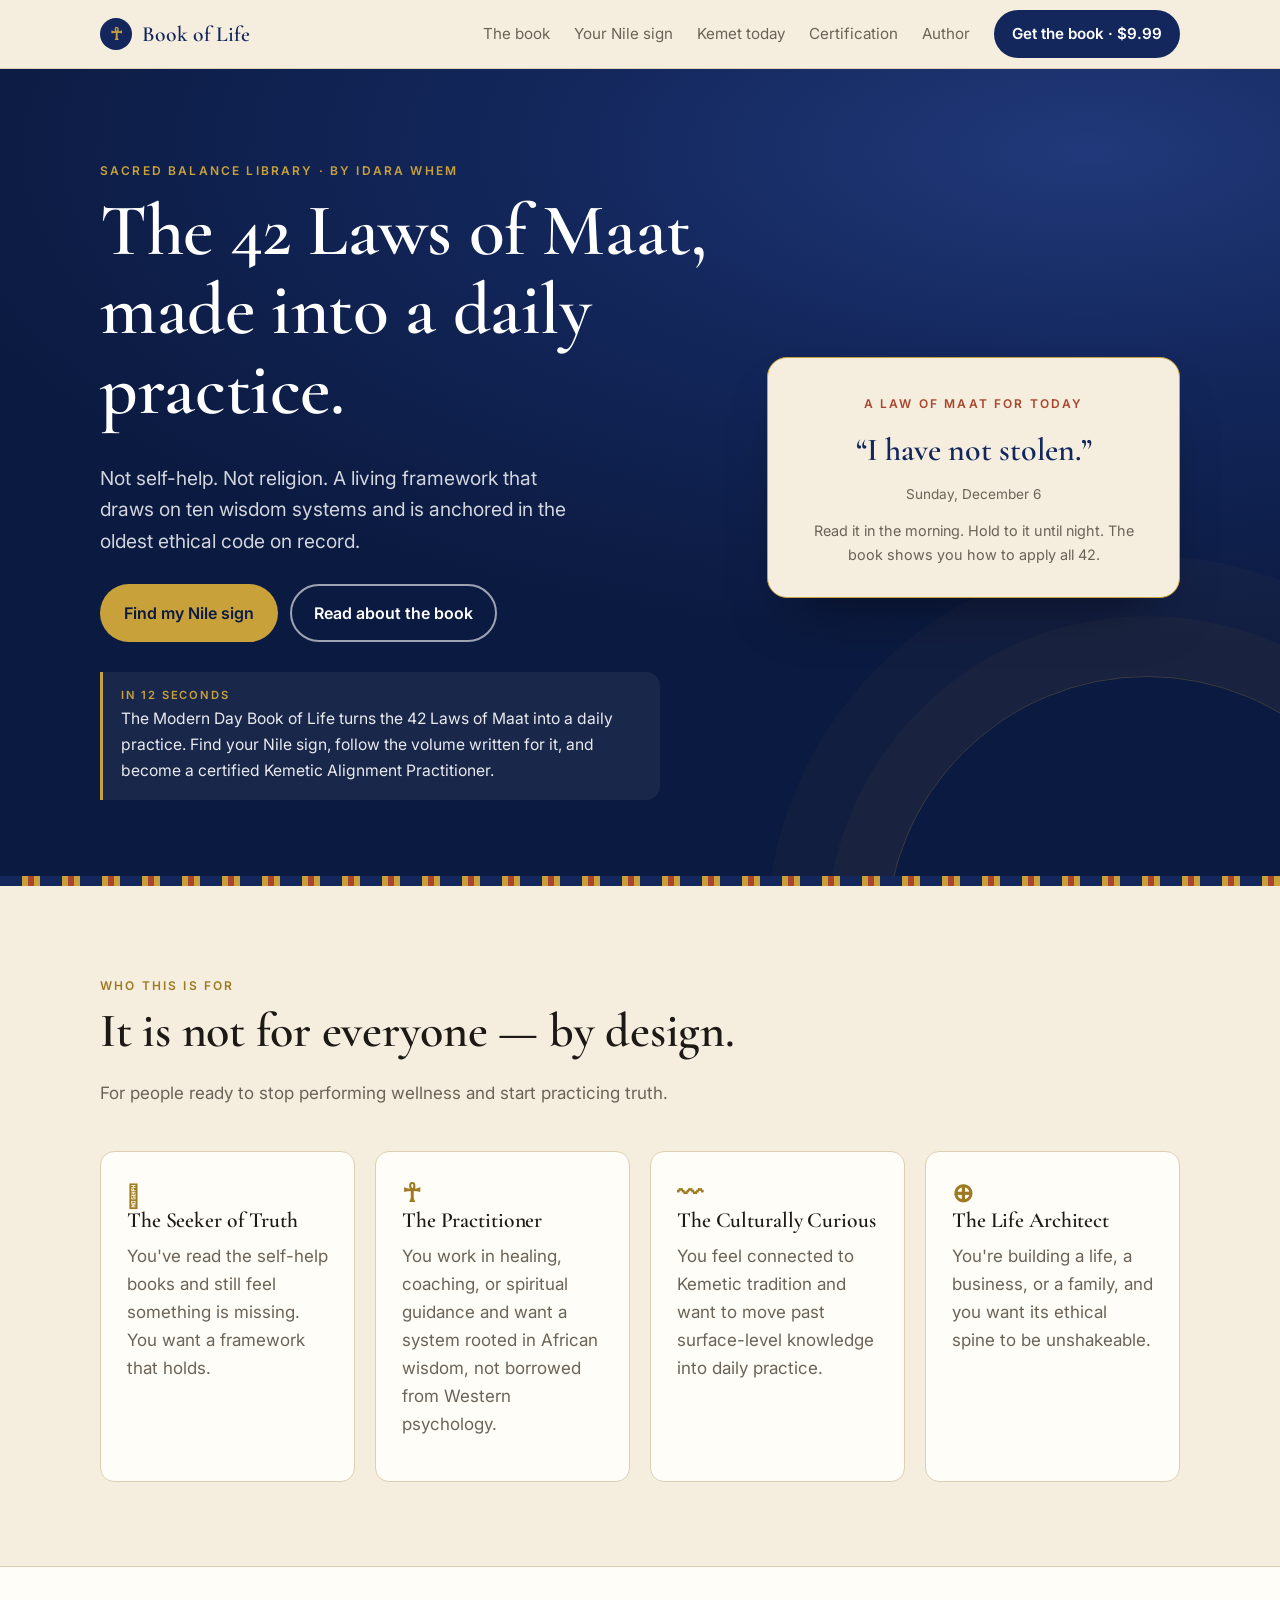
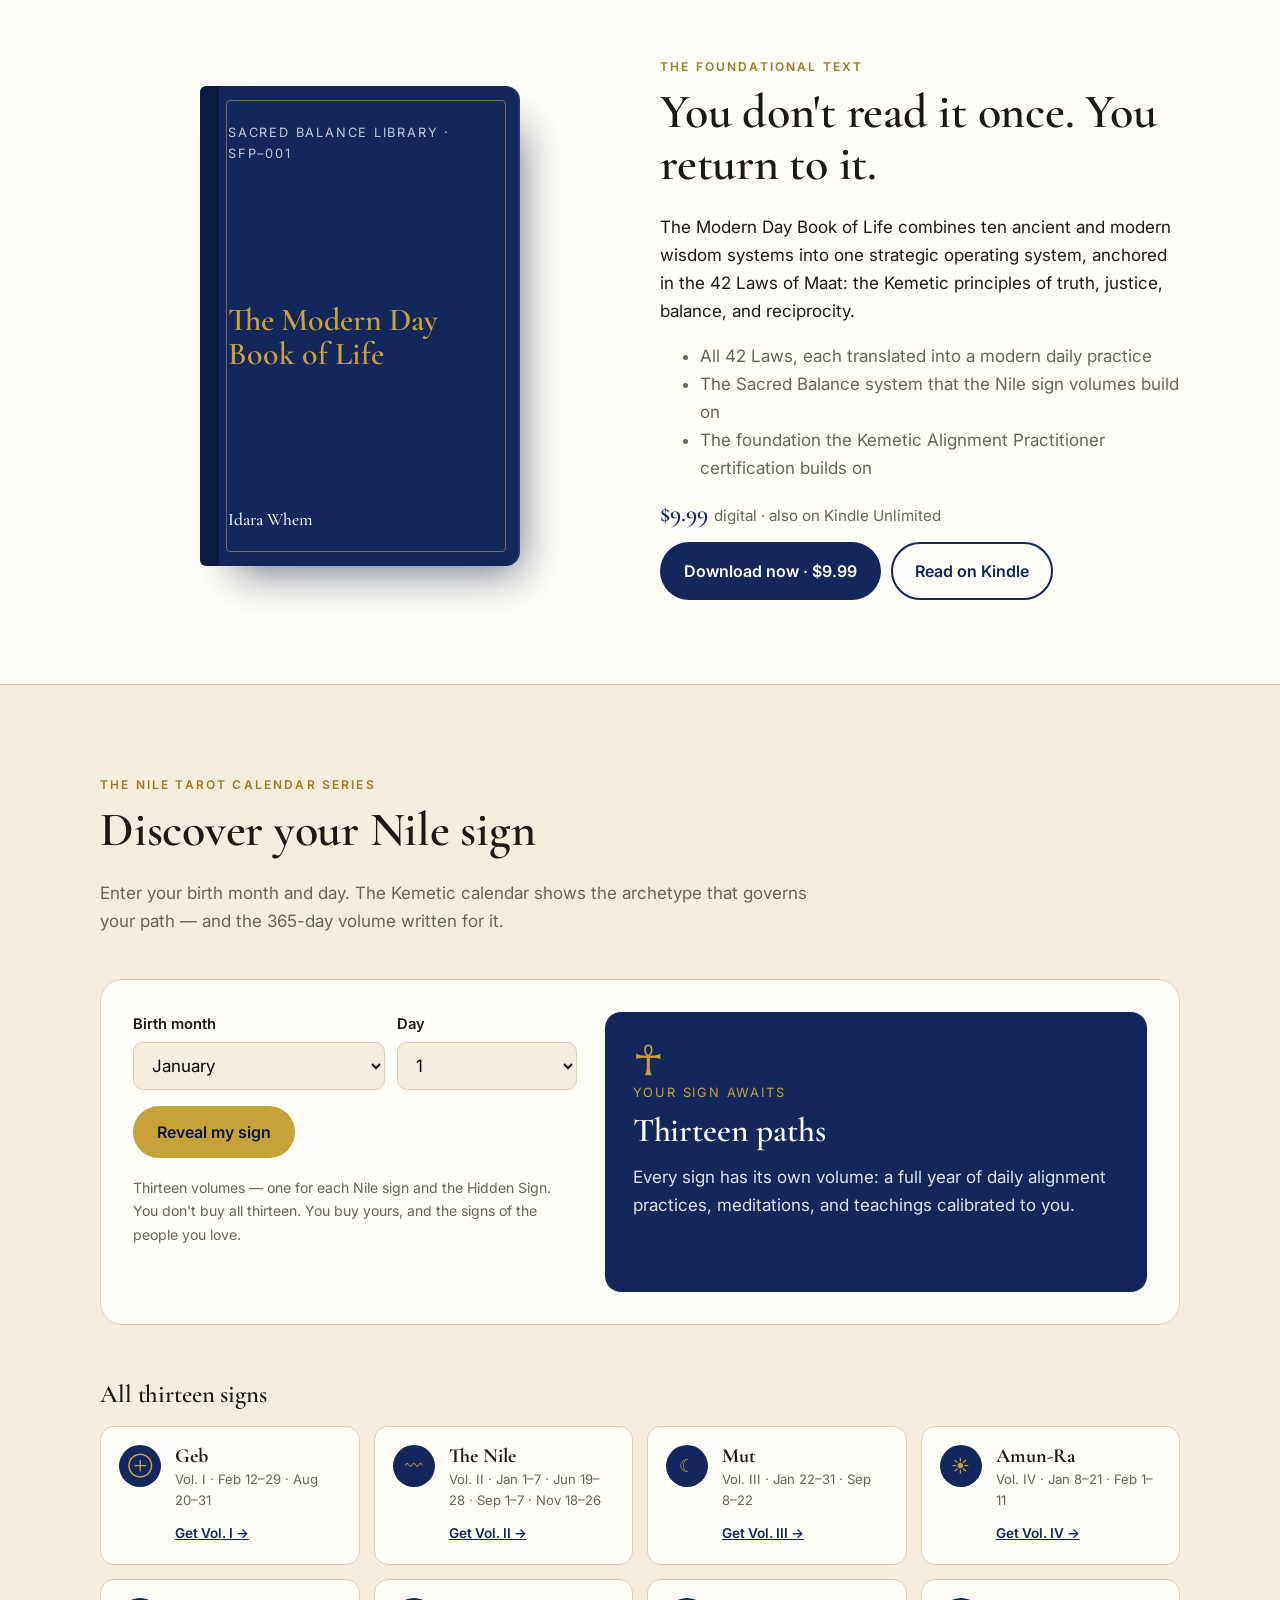
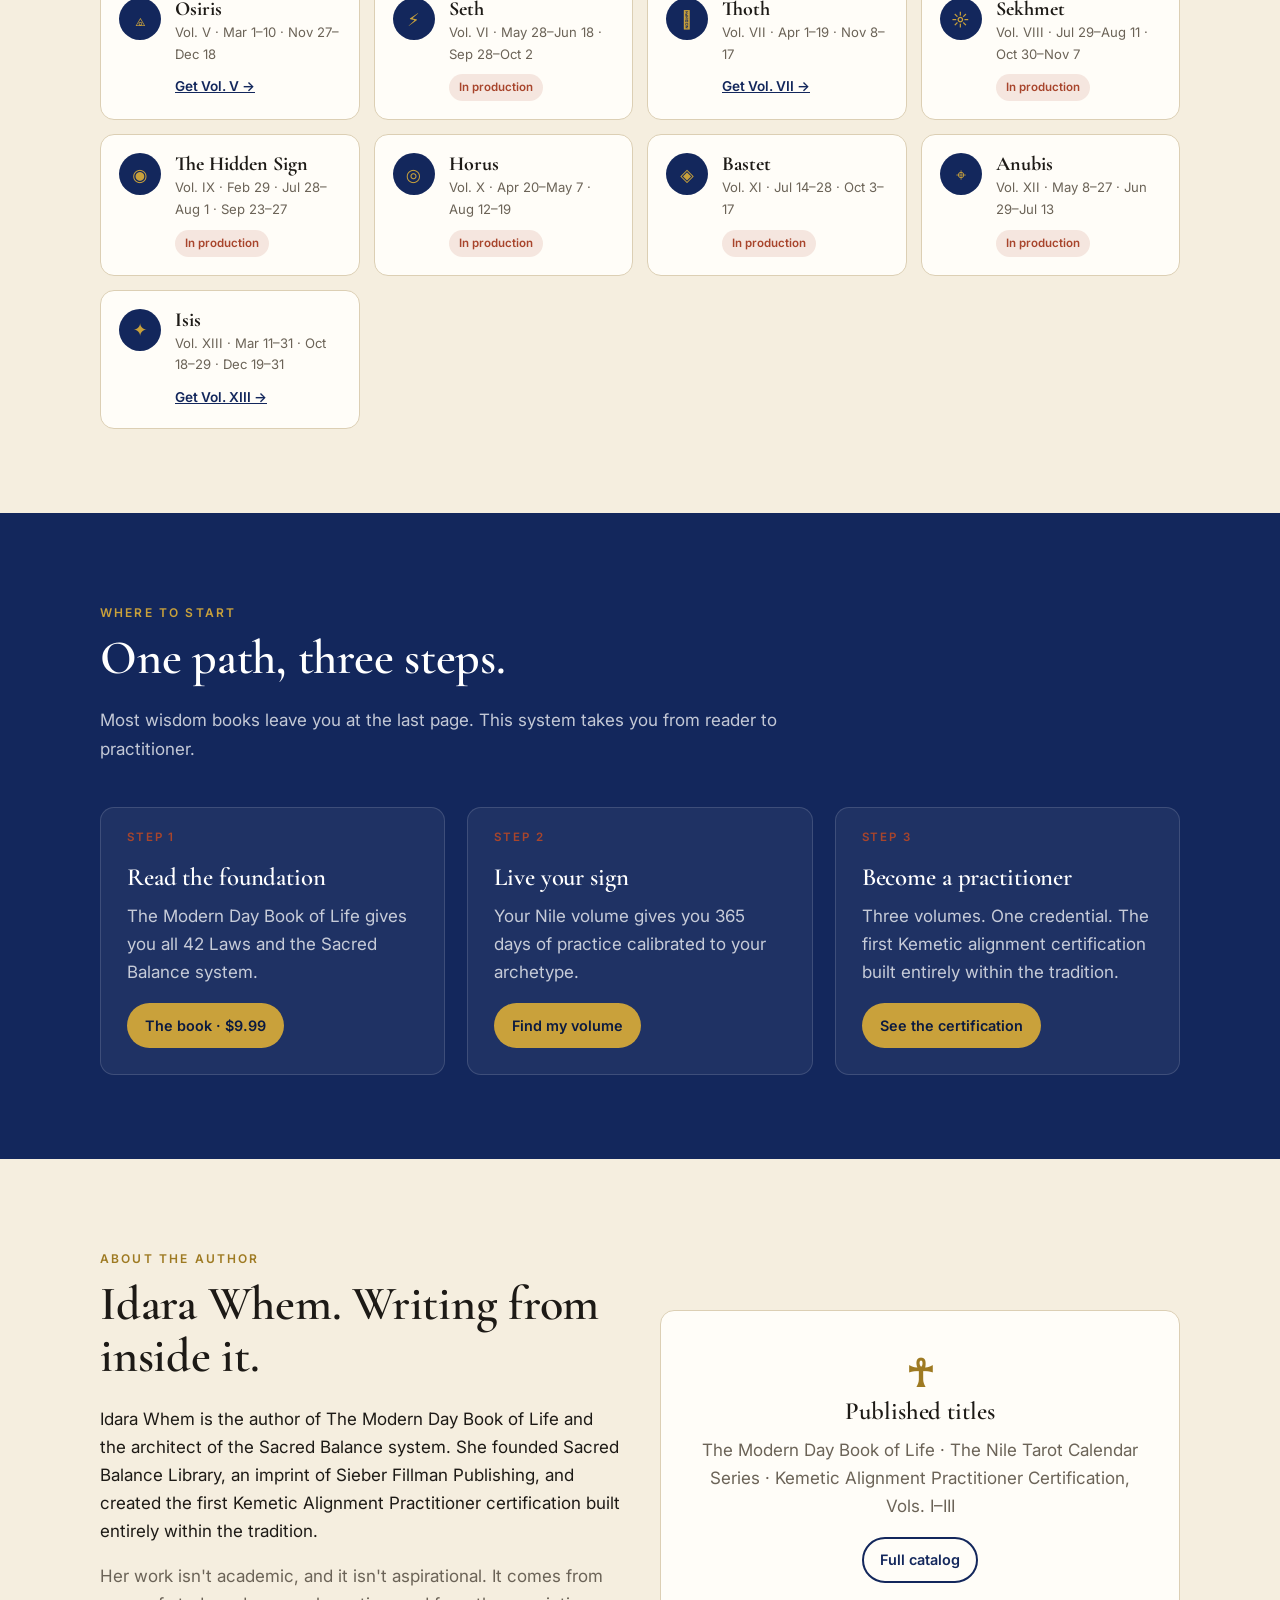
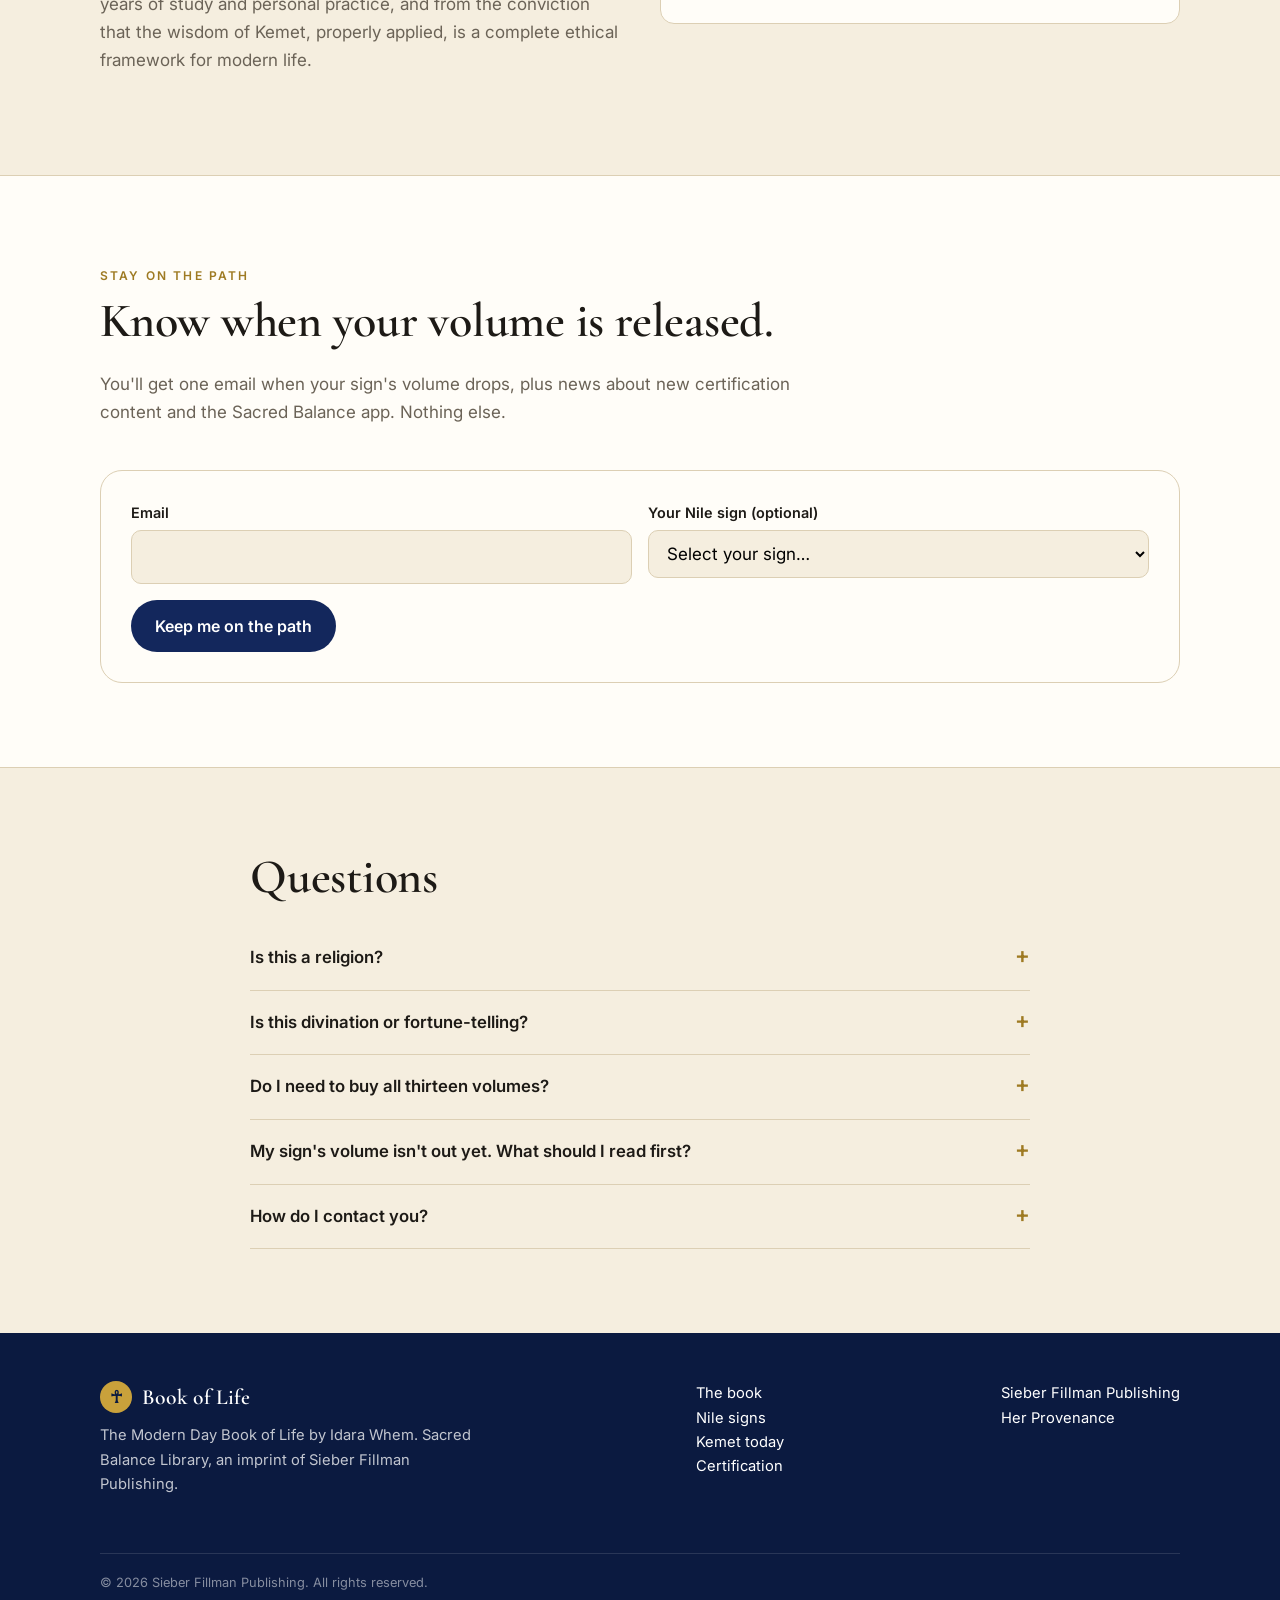
==== commit dd731132: "TMBOL current release (Nov 11, 2026): adds Kemet today page Live Nov 2 site plus /kemet/ (Kemet then" ====
--- a/index.html
+++ b/index.html
@@ -1,86 +1,225 @@
 <!doctype html>
 <html lang="en">
-  <head>
-    <link rel="icon" type="image/x-icon" href="/favicon.ico" />
-    <link rel="icon" type="image/png" sizes="32x32" href="/favicon-32x32.png" />
-    <link rel="icon" type="image/png" sizes="16x16" href="/favicon-16x16.png" />
-    <link rel="apple-touch-icon" sizes="180x180" href="/apple-touch-icon.png" />
-    <meta charset="UTF-8" />
-    <meta name="viewport" content="width=device-width, initial-scale=1.0, maximum-scale=1" />
-    <title>The Modern Day Book of Life — By Idara Whem</title>
-    <meta name="description" content="The Modern Day Book of Life synthesizes 10 ancient and modern wisdom systems into a single strategic operating system anchored in the 42 Laws of Maat. Sacred Balance. Nile Signs. Kemetic Alignment Certification." />
-    <link rel="preconnect" href="https://fonts.googleapis.com" />
-    <link rel="preconnect" href="https://fonts.gstatic.com" crossorigin />
-    <link href="https://fonts.googleapis.com/css2?family=Cinzel+Decorative:wght@400;700;900&family=Cinzel:wght@400;500;600;700&family=Crimson+Text:ital,wght@0,400;0,600;1,400;1,600&family=Space+Mono:wght@400;700&display=swap" rel="stylesheet" />
-    <script type="module" crossorigin src="/assets/index-h8RM5a6z.js"></script>
-    <link rel="stylesheet" crossorigin href="/assets/index-B9vwrv7z.css">
-    <script src="/__manus__/debug-collector.js" defer></script>
-  </head>
-  <body>
-    <script id="manus-runtime">window.__MANUS_HOST_DEV__ = false;
-(function(){"use strict";var Mr={exports:{}},Kn={};/**
- * @license React
- * react-jsx-runtime.production.js
- *
- * Copyright (c) Meta Platforms, Inc. and affiliates.
- *
- * This source code is licensed under the MIT license found in the
- * LICENSE file in the root directory of this source tree.
- */var $c;function um(){if($c)return Kn;$c=1;var r=Symbol.for("react.transitional.element"),i=Symbol.for("react.fragment");function c(s,d,m){var x=null;if(m!==void 0&&(x=""+m),d.key!==void 0&&(x=""+d.key),"key"in d){m={};for(var R in d)R!=="key"&&(m[R]=d[R])}else m=d;return d=m.ref,{$$typeof:r,type:s,key:x,ref:d!==void 0?d:null,props:m}}return Kn.Fragment=i,Kn.jsx=c,Kn.jsxs=c,Kn}var Fc;function dm(){return Fc||(Fc=1,Mr.exports=um()),Mr.exports}var h=dm(),Ar={exports:{}},Pn={},Rr={exports:{}},Nr={};/**
- * @license React
- * scheduler.production.js
- *
- * Copyright (c) Meta Platforms, Inc. and affiliates.
- *
- * This source code is licensed under the MIT license found in the
- * LICENSE file in the root directory of this source tree.
- */var Ic;function fm(){return Ic||(Ic=1,function(r){function i(A,q){var B=A.length;A.push(q);t:for(;0<B;){var bt=B-1>>>1,p=A[bt];if(0<d(p,q))A[bt]=q,A[B]=p,B=bt;else break t}}function c(A){return A.length===0?null:A[0]}function s(A){if(A.length===0)return null;var q=A[0],B=A.pop();if(B!==q){A[0]=B;t:for(var bt=0,p=A.length,O=p>>>1;bt<O;){var X=2*(bt+1)-1,G=A[X],Z=X+1,st=A[Z];if(0>d(G,B))Z<p&&0>d(st,G)?(A[bt]=st,A[Z]=B,bt=Z):(A[bt]=G,A[X]=B,bt=X);else if(Z<p&&0>d(st,B))A[bt]=st,A[Z]=B,bt=Z;else break t}}return q}function d(A,q){var B=A.sortIndex-q.sortIndex;return B!==0?B:A.id-q.id}if(r.unstable_now=void 0,typeof performance=="object"&&typeof performance.now=="function"){var m=performance;r.unstable_now=function(){return m.now()}}else{var x=Date,R=x.now();r.unstable_now=function(){return x.now()-R}}var C=[],v=[],D=1,j=null,J=3,at=!1,$=!1,nt=!1,ct=!1,ht=typeof setTimeout=="function"?setTimeout:null,St=typeof clearTimeout=="function"?clearTimeout:null,_=typeof setImmediate<"u"?setImmediate:null;function Y(A){for(var q=c(v);q!==null;){if(q.callback===null)s(v);else if(q.startTime<=A)s(v),q.sortIndex=q.expirationTime,i(C,q);else break;q=c(v)}}function H(A){if(nt=!1,Y(A),!$)if(c(C)!==null)$=!0,it||(it=!0,Bt());else{var q=c(v);q!==null&&Mt(H,q.startTime-A)}}var it=!1,rt=-1,V=5,xt=-1;function Be(){return ct?!0:!(r.unstable_now()-xt<V)}function te(){if(ct=!1,it){var A=r.unstable_now();xt=A;var q=!0;try{t:{$=!1,nt&&(nt=!1,St(rt),rt=-1),at=!0;var B=J;try{e:{for(Y(A),j=c(C);j!==null&&!(j.expirationTime>A&&Be());){var bt=j.callback;if(typeof bt=="function"){j.callback=null,J=j.priorityLevel;var p=bt(j.expirationTime<=A);if(A=r.unstable_now(),typeof p=="function"){j.callback=p,Y(A),q=!0;break e}j===c(C)&&s(C),Y(A)}else s(C);j=c(C)}if(j!==null)q=!0;else{var O=c(v);O!==null&&Mt(H,O.startTime-A),q=!1}}break t}finally{j=null,J=B,at=!1}q=void 0}}finally{q?Bt():it=!1}}}var Bt;if(typeof _=="function")Bt=function(){_(te)};else if(typeof MessageChannel<"u"){var me=new MessageChannel,Se=me.port2;me.port1.onmessage=te,Bt=function(){Se.postMessage(null)}}else Bt=function(){ht(te,0)};function Mt(A,q){rt=ht(function(){A(r.unstable_now())},q)}r.unstable_IdlePriority=5,r.unstable_ImmediatePriority=1,r.unstable_LowPriority=4,r.unstable_NormalPriority=3,r.unstable_Profiling=null,r.unstable_UserBlockingPriority=2,r.unstable_cancelCallback=function(A){A.callback=null},r.unstable_forceFrameRate=function(A){0>A||125<A?console.error("forceFrameRate takes a positive int between 0 and 125, forcing frame rates higher than 125 fps is not supported"):V=0<A?Math.floor(1e3/A):5},r.unstable_getCurrentPriorityLevel=function(){return J},r.unstable_next=function(A){switch(J){case 1:case 2:case 3:var q=3;break;default:q=J}var B=J;J=q;try{return A()}finally{J=B}},r.unstable_requestPaint=function(){ct=!0},r.unstable_runWithPriority=function(A,q){switch(A){case 1:case 2:case 3:case 4:case 5:break;default:A=3}var B=J;J=A;try{return q()}finally{J=B}},r.unstable_scheduleCallback=function(A,q,B){var bt=r.unstable_now();switch(typeof B=="object"&&B!==null?(B=B.delay,B=typeof B=="number"&&0<B?bt+B:bt):B=bt,A){case 1:var p=-1;break;case 2:p=250;break;case 5:p=1073741823;break;case 4:p=1e4;break;default:p=5e3}return p=B+p,A={id:D++,callback:q,priorityLevel:A,startTime:B,expirationTime:p,sortIndex:-1},B>bt?(A.sortIndex=B,i(v,A),c(C)===null&&A===c(v)&&(nt?(St(rt),rt=-1):nt=!0,Mt(H,B-bt))):(A.sortIndex=p,i(C,A),$||at||($=!0,it||(it=!0,Bt()))),A},r.unstable_shouldYield=Be,r.unstable_wrapCallback=function(A){var q=J;return function(){var B=J;J=q;try{return A.apply(this,arguments)}finally{J=B}}}}(Nr)),Nr}var tu;function hm(){return tu||(tu=1,Rr.exports=fm()),Rr.exports}var zr={exports:{}},ut={};/**
- * @license React
- * react.production.js
- *
- * Copyright (c) Meta Platforms, Inc. and affiliates.
- *
- * This source code is licensed under the MIT license found in the
- * LICENSE file in the root directory of this source tree.
- */var eu;function mm(){if(eu)return ut;eu=1;var r=Symbol.for("react.transitional.element"),i=Symbol.for("react.portal"),c=Symbol.for("react.fragment"),s=Symbol.for("react.strict_mode"),d=Symbol.for("react.profiler"),m=Symbol.for("react.consumer"),x=Symbol.for("react.context"),R=Symbol.for("react.forward_ref"),C=Symbol.for("react.suspense"),v=Symbol.for("react.memo"),D=Symbol.for("react.lazy"),j=Symbol.iterator;function J(p){return p===null||typeof p!="object"?null:(p=j&&p[j]||p["@@iterator"],typeof p=="function"?p:null)}var at={isMounted:function(){return!1},enqueueForceUpdate:function(){},enqueueReplaceState:function(){},enqueueSetState:function(){}},$=Object.assign,nt={};function ct(p,O,X){this.props=p,this.context=O,this.refs=nt,this.updater=X||at}ct.prototype.isReactComponent={},ct.prototype.setState=function(p,O){if(typeof p!="object"&&typeof p!="function"&&p!=null)throw Error("takes an object of state variables to update or a function which returns an object of state variables.");this.updater.enqueueSetState(this,p,O,"setState")},ct.prototype.forceUpdate=function(p){this.updater.enqueueForceUpdate(this,p,"forceUpdate")};function ht(){}ht.prototype=ct.prototype;function St(p,O,X){this.props=p,this.context=O,this.refs=nt,this.updater=X||at}var _=St.prototype=new ht;_.constructor=St,$(_,ct.prototype),_.isPureReactComponent=!0;var Y=Array.isArray,H={H:null,A:null,T:null,S:null,V:null},it=Object.prototype.hasOwnProperty;function rt(p,O,X,G,Z,st){return X=st.ref,{$$typeof:r,type:p,key:O,ref:X!==void 0?X:null,props:st}}function V(p,O){return rt(p.type,O,void 0,void 0,void 0,p.props)}function xt(p){return typeof p=="object"&&p!==null&&p.$$typeof===r}function Be(p){var O={"=":"=0",":":"=2"};return"$"+p.replace(/[=:]/g,function(X){return O[X]})}var te=/\/+/g;function Bt(p,O){return typeof p=="object"&&p!==null&&p.key!=null?Be(""+p.key):O.toString(36)}function me(){}function Se(p){switch(p.status){case"fulfilled":return p.value;case"rejected":throw p.reason;default:switch(typeof p.status=="string"?p.then(me,me):(p.status="pending",p.then(function(O){p.status==="pending"&&(p.status="fulfilled",p.value=O)},function(O){p.status==="pending"&&(p.status="rejected",p.reason=O)})),p.status){case"fulfilled":return p.value;case"rejected":throw p.reason}}throw p}function Mt(p,O,X,G,Z){var st=typeof p;(st==="undefined"||st==="boolean")&&(p=null);var I=!1;if(p===null)I=!0;else switch(st){case"bigint":case"string":case"number":I=!0;break;case"object":switch(p.$$typeof){case r:case i:I=!0;break;case D:return I=p._init,Mt(I(p._payload),O,X,G,Z)}}if(I)return Z=Z(p),I=G===""?"."+Bt(p,0):G,Y(Z)?(X="",I!=null&&(X=I.replace(te,"$&/")+"/"),Mt(Z,O,X,"",function(Jt){return Jt})):Z!=null&&(xt(Z)&&(Z=V(Z,X+(Z.key==null||p&&p.key===Z.key?"":(""+Z.key).replace(te,"$&/")+"/")+I)),O.push(Z)),1;I=0;var gt=G===""?".":G+":";if(Y(p))for(var Tt=0;Tt<p.length;Tt++)G=p[Tt],st=gt+Bt(G,Tt),I+=Mt(G,O,X,st,Z);else if(Tt=J(p),typeof Tt=="function")for(p=Tt.call(p),Tt=0;!(G=p.next()).done;)G=G.value,st=gt+Bt(G,Tt++),I+=Mt(G,O,X,st,Z);else if(st==="object"){if(typeof p.then=="function")return Mt(Se(p),O,X,G,Z);throw O=String(p),Error("Objects are not valid as a React child (found: "+(O==="[object Object]"?"object with keys {"+Object.keys(p).join(", ")+"}":O)+"). If you meant to render a collection of children, use an array instead.")}return I}function A(p,O,X){if(p==null)return p;var G=[],Z=0;return Mt(p,G,"","",function(st){return O.call(X,st,Z++)}),G}function q(p){if(p._status===-1){var O=p._result;O=O(),O.then(function(X){(p._status===0||p._status===-1)&&(p._status=1,p._result=X)},function(X){(p._status===0||p._status===-1)&&(p._status=2,p._result=X)}),p._status===-1&&(p._status=0,p._result=O)}if(p._status===1)return p._result.default;throw p._result}var B=typeof reportError=="function"?reportError:function(p){if(typeof window=="object"&&typeof window.ErrorEvent=="function"){var O=new window.ErrorEvent("error",{bubbles:!0,cancelable:!0,message:typeof p=="object"&&p!==null&&typeof p.message=="string"?String(p.message):String(p),error:p});if(!window.dispatchEvent(O))return}else if(typeof process=="object"&&typeof process.emit=="function"){process.emit("uncaughtException",p);return}console.error(p)};function bt(){}return ut.Children={map:A,forEach:function(p,O,X){A(p,function(){O.apply(this,arguments)},X)},count:function(p){var O=0;return A(p,function(){O++}),O},toArray:function(p){return A(p,function(O){return O})||[]},only:function(p){if(!xt(p))throw Error("React.Children.only expected to receive a single React element child.");return p}},ut.Component=ct,ut.Fragment=c,ut.Profiler=d,ut.PureComponent=St,ut.StrictMode=s,ut.Suspense=C,ut.__CLIENT_INTERNALS_DO_NOT_USE_OR_WARN_USERS_THEY_CANNOT_UPGRADE=H,ut.__COMPILER_RUNTIME={__proto__:null,c:function(p){return H.H.useMemoCache(p)}},ut.cache=function(p){return function(){return p.apply(null,arguments)}},ut.cloneElement=function(p,O,X){if(p==null)throw Error("The argument must be a React element, but you passed "+p+".");var G=$({},p.props),Z=p.key,st=void 0;if(O!=null)for(I in O.ref!==void 0&&(st=void 0),O.key!==void 0&&(Z=""+O.key),O)!it.call(O,I)||I==="key"||I==="__self"||I==="__source"||I==="ref"&&O.ref===void 0||(G[I]=O[I]);var I=arguments.length-2;if(I===1)G.children=X;else if(1<I){for(var gt=Array(I),Tt=0;Tt<I;Tt++)gt[Tt]=arguments[Tt+2];G.children=gt}return rt(p.type,Z,void 0,void 0,st,G)},ut.createContext=function(p){return p={$$typeof:x,_currentValue:p,_currentValue2:p,_threadCount:0,Provider:null,Consumer:null},p.Provider=p,p.Consumer={$$typeof:m,_context:p},p},ut.createElement=function(p,O,X){var G,Z={},st=null;if(O!=null)for(G in O.key!==void 0&&(st=""+O.key),O)it.call(O,G)&&G!=="key"&&G!=="__self"&&G!=="__source"&&(Z[G]=O[G]);var I=arguments.length-2;if(I===1)Z.children=X;else if(1<I){for(var gt=Array(I),Tt=0;Tt<I;Tt++)gt[Tt]=arguments[Tt+2];Z.children=gt}if(p&&p.defaultProps)for(G in I=p.defaultProps,I)Z[G]===void 0&&(Z[G]=I[G]);return rt(p,st,void 0,void 0,null,Z)},ut.createRef=function(){return{current:null}},ut.forwardRef=function(p){return{$$typeof:R,render:p}},ut.isValidElement=xt,ut.lazy=function(p){return{$$typeof:D,_payload:{_status:-1,_result:p},_init:q}},ut.memo=function(p,O){return{$$typeof:v,type:p,compare:O===void 0?null:O}},ut.startTransition=function(p){var O=H.T,X={};H.T=X;try{var G=p(),Z=H.S;Z!==null&&Z(X,G),typeof G=="object"&&G!==null&&typeof G.then=="function"&&G.then(bt,B)}catch(st){B(st)}finally{H.T=O}},ut.unstable_useCacheRefresh=function(){return H.H.useCacheRefresh()},ut.use=function(p){return H.H.use(p)},ut.useActionState=function(p,O,X){return H.H.useActionState(p,O,X)},ut.useCallback=function(p,O){return H.H.useCallback(p,O)},ut.useContext=function(p){return H.H.useContext(p)},ut.useDebugValue=function(){},ut.useDeferredValue=function(p,O){return H.H.useDeferredValue(p,O)},ut.useEffect=function(p,O,X){var G=H.H;if(typeof X=="function")throw Error("useEffect CRUD overload is not enabled in this build of React.");return G.useEffect(p,O)},ut.useId=function(){return H.H.useId()},ut.useImperativeHandle=function(p,O,X){return H.H.useImperativeHandle(p,O,X)},ut.useInsertionEffect=function(p,O){return H.H.useInsertionEffect(p,O)},ut.useLayoutEffect=function(p,O){return H.H.useLayoutEffect(p,O)},ut.useMemo=function(p,O){return H.H.useMemo(p,O)},ut.useOptimistic=function(p,O){return H.H.useOptimistic(p,O)},ut.useReducer=function(p,O,X){return H.H.useReducer(p,O,X)},ut.useRef=function(p){return H.H.useRef(p)},ut.useState=function(p){return H.H.useState(p)},ut.useSyncExternalStore=function(p,O,X){return H.H.useSyncExternalStore(p,O,X)},ut.useTransition=function(){return H.H.useTransition()},ut.version="19.1.1",ut}var lu;function _r(){return lu||(lu=1,zr.exports=mm()),zr.exports}var kr={exports:{}},he={};/**
- * @license React
- * react-dom.production.js
- *
- * Copyright (c) Meta Platforms, Inc. and affiliates.
- *
- * This source code is licensed under the MIT license found in the
- * LICENSE file in the root directory of this source tree.
- */var au;function gm(){if(au)return he;au=1;var r=_r();function i(C){var v="https://react.dev/errors/"+C;if(1<arguments.length){v+="?args[]="+encodeURIComponent(arguments[1]);for(var D=2;D<arguments.length;D++)v+="&args[]="+encodeURIComponent(arguments[D])}return"Minified React error #"+C+"; visit "+v+" for the full message or use the non-minified dev environment for full errors and additional helpful warnings."}function c(){}var s={d:{f:c,r:function(){throw Error(i(522))},D:c,C:c,L:c,m:c,X:c,S:c,M:c},p:0,findDOMNode:null},d=Symbol.for("react.portal");function m(C,v,D){var j=3<arguments.length&&arguments[3]!==void 0?arguments[3]:null;return{$$typeof:d,key:j==null?null:""+j,children:C,containerInfo:v,implementation:D}}var x=r.__CLIENT_INTERNALS_DO_NOT_USE_OR_WARN_USERS_THEY_CANNOT_UPGRADE;function R(C,v){if(C==="font")return"";if(typeof v=="string")return v==="use-credentials"?v:""}return he.__DOM_INTERNALS_DO_NOT_USE_OR_WARN_USERS_THEY_CANNOT_UPGRADE=s,he.createPortal=function(C,v){var D=2<arguments.length&&arguments[2]!==void 0?arguments[2]:null;if(!v||v.nodeType!==1&&v.nodeType!==9&&v.nodeType!==11)throw Error(i(299));return m(C,v,null,D)},he.flushSync=function(C){var v=x.T,D=s.p;try{if(x.T=null,s.p=2,C)return C()}finally{x.T=v,s.p=D,s.d.f()}},he.preconnect=function(C,v){typeof C=="string"&&(v?(v=v.crossOrigin,v=typeof v=="string"?v==="use-credentials"?v:"":void 0):v=null,s.d.C(C,v))},he.prefetchDNS=function(C){typeof C=="string"&&s.d.D(C)},he.preinit=function(C,v){if(typeof C=="string"&&v&&typeof v.as=="string"){var D=v.as,j=R(D,v.crossOrigin),J=typeof v.integrity=="string"?v.integrity:void 0,at=typeof v.fetchPriority=="string"?v.fetchPriority:void 0;D==="style"?s.d.S(C,typeof v.precedence=="string"?v.precedence:void 0,{crossOrigin:j,integrity:J,fetchPriority:at}):D==="script"&&s.d.X(C,{crossOrigin:j,integrity:J,fetchPriority:at,nonce:typeof v.nonce=="string"?v.nonce:void 0})}},he.preinitModule=function(C,v){if(typeof C=="string")if(typeof v=="object"&&v!==null){if(v.as==null||v.as==="script"){var D=R(v.as,v.crossOrigin);s.d.M(C,{crossOrigin:D,integrity:typeof v.integrity=="string"?v.integrity:void 0,nonce:typeof v.nonce=="string"?v.nonce:void 0})}}else v==null&&s.d.M(C)},he.preload=function(C,v){if(typeof C=="string"&&typeof v=="object"&&v!==null&&typeof v.as=="string"){var D=v.as,j=R(D,v.crossOrigin);s.d.L(C,D,{crossOrigin:j,integrity:typeof v.integrity=="string"?v.integrity:void 0,nonce:typeof v.nonce=="string"?v.nonce:void 0,type:typeof v.type=="string"?v.type:void 0,fetchPriority:typeof v.fetchPriority=="string"?v.fetchPriority:void 0,referrerPolicy:typeof v.referrerPolicy=="string"?v.referrerPolicy:void 0,imageSrcSet:typeof v.imageSrcSet=="string"?v.imageSrcSet:void 0,imageSizes:typeof v.imageSizes=="string"?v.imageSizes:void 0,media:typeof v.media=="string"?v.media:void 0})}},he.preloadModule=function(C,v){if(typeof C=="string")if(v){var D=R(v.as,v.crossOrigin);s.d.m(C,{as:typeof v.as=="string"&&v.as!=="script"?v.as:void 0,crossOrigin:D,integrity:typeof v.integrity=="string"?v.integrity:void 0})}else s.d.m(C)},he.requestFormReset=function(C){s.d.r(C)},he.unstable_batchedUpdates=function(C,v){return C(v)},he.useFormState=function(C,v,D){return x.H.useFormState(C,v,D)},he.useFormStatus=function(){return x.H.useHostTransitionStatus()},he.version="19.1.1",he}var nu;function pm(){if(nu)return kr.exports;nu=1;function r(){if(!(typeof __REACT_DEVTOOLS_GLOBAL_HOOK__>"u"||typeof __REACT_DEVTOOLS_GLOBAL_HOOK__.checkDCE!="function"))try{__REACT_DEVTOOLS_GLOBAL_HOOK__.checkDCE(r)}catch(i){console.error(i)}}return r(),kr.exports=gm(),kr.exports}/**
- * @license React
- * react-dom-client.production.js
- *
- * Copyright (c) Meta Platforms, Inc. and affiliates.
- *
- * This source code is licensed under the MIT license found in the
- * LICENSE file in the root directory of this source tree.
- */var ou;function ym(){if(ou)return Pn;ou=1;var r=hm(),i=_r(),c=pm();function s(t){var e="https://react.dev/errors/"+t;if(1<arguments.length){e+="?args[]="+encodeURIComponent(arguments[1]);for(var l=2;l<arguments.length;l++)e+="&args[]="+encodeURIComponent(arguments[l])}return"Minified React error #"+t+"; visit "+e+" for the full message or use the non-minified dev environment for full errors and additional helpful warnings."}function d(t){return!(!t||t.nodeType!==1&&t.nodeType!==9&&t.nodeType!==11)}function m(t){var e=t,l=t;if(t.alternate)for(;e.return;)e=e.return;else{t=e;do e=t,(e.flags&4098)!==0&&(l=e.return),t=e.return;while(t)}return e.tag===3?l:null}function x(t){if(t.tag===13){var e=t.memoizedState;if(e===null&&(t=t.alternate,t!==null&&(e=t.memoizedState)),e!==null)return e.dehydrated}return null}function R(t){if(m(t)!==t)throw Error(s(188))}function C(t){var e=t.alternate;if(!e){if(e=m(t),e===null)throw Error(s(188));return e!==t?null:t}for(var l=t,a=e;;){var n=l.return;if(n===null)break;var o=n.alternate;if(o===null){if(a=n.return,a!==null){l=a;continue}break}if(n.child===o.child){for(o=n.child;o;){if(o===l)return R(n),t;if(o===a)return R(n),e;o=o.sibling}throw Error(s(188))}if(l.return!==a.return)l=n,a=o;else{for(var u=!1,f=n.child;f;){if(f===l){u=!0,l=n,a=o;break}if(f===a){u=!0,a=n,l=o;break}f=f.sibling}if(!u){for(f=o.child;f;){if(f===l){u=!0,l=o,a=n;break}if(f===a){u=!0,a=o,l=n;break}f=f.sibling}if(!u)throw Error(s(189))}}if(l.alternate!==a)throw Error(s(190))}if(l.tag!==3)throw Error(s(188));return l.stateNode.current===l?t:e}function v(t){var e=t.tag;if(e===5||e===26||e===27||e===6)return t;for(t=t.child;t!==null;){if(e=v(t),e!==null)return e;t=t.sibling}return null}var D=Object.assign,j=Symbol.for("react.element"),J=Symbol.for("react.transitional.element"),at=Symbol.for("react.portal"),$=Symbol.for("react.fragment"),nt=Symbol.for("react.strict_mode"),ct=Symbol.for("react.profiler"),ht=Symbol.for("react.provider"),St=Symbol.for("react.consumer"),_=Symbol.for("react.context"),Y=Symbol.for("react.forward_ref"),H=Symbol.for("react.suspense"),it=Symbol.for("react.suspense_list"),rt=Symbol.for("react.memo"),V=Symbol.for("react.lazy"),xt=Symbol.for("react.activity"),Be=Symbol.for("react.memo_cache_sentinel"),te=Symbol.iterator;function Bt(t){return t===null||typeof t!="object"?null:(t=te&&t[te]||t["@@iterator"],typeof t=="function"?t:null)}var me=Symbol.for("react.client.reference");function Se(t){if(t==null)return null;if(typeof t=="function")return t.$$typeof===me?null:t.displayName||t.name||null;if(typeof t=="string")return t;switch(t){case $:return"Fragment";case ct:return"Profiler";case nt:return"StrictMode";case H:return"Suspense";case it:return"SuspenseList";case xt:return"Activity"}if(typeof t=="object")switch(t.$$typeof){case at:return"Portal";case _:return(t.displayName||"Context")+".Provider";case St:return(t._context.displayName||"Context")+".Consumer";case Y:var e=t.render;return t=t.displayName,t||(t=e.displayName||e.name||"",t=t!==""?"ForwardRef("+t+")":"ForwardRef"),t;case rt:return e=t.displayName||null,e!==null?e:Se(t.type)||"Memo";case V:e=t._payload,t=t._init;try{return Se(t(e))}catch{}}return null}var Mt=Array.isArray,A=i.__CLIENT_INTERNALS_DO_NOT_USE_OR_WARN_USERS_THEY_CANNOT_UPGRADE,q=c.__DOM_INTERNALS_DO_NOT_USE_OR_WARN_USERS_THEY_CANNOT_UPGRADE,B={pending:!1,data:null,method:null,action:null},bt=[],p=-1;function O(t){return{current:t}}function X(t){0>p||(t.current=bt[p],bt[p]=null,p--)}function G(t,e){p++,bt[p]=t.current,t.current=e}var Z=O(null),st=O(null),I=O(null),gt=O(null);function Tt(t,e){switch(G(I,e),G(st,t),G(Z,null),e.nodeType){case 9:case 11:t=(t=e.documentElement)&&(t=t.namespaceURI)?Hh(t):0;break;default:if(t=e.tagName,e=e.namespaceURI)e=Hh(e),t=Uh(e,t);else switch(t){case"svg":t=1;break;case"math":t=2;break;default:t=0}}X(Z),G(Z,t)}function Jt(){X(Z),X(st),X(I)}function Ke(t){t.memoizedState!==null&&G(gt,t);var e=Z.current,l=Uh(e,t.type);e!==l&&(G(st,t),G(Z,l))}function Ce(t){st.current===t&&(X(Z),X(st)),gt.current===t&&(X(gt),Wo._currentValue=B)}var Pe=Object.prototype.hasOwnProperty,yl=r.unstable_scheduleCallback,sn=r.unstable_cancelCallback,Ca=r.unstable_shouldYield,ri=r.unstable_requestPaint,ge=r.unstable_now,si=r.unstable_getCurrentPriorityLevel,Ul=r.unstable_ImmediatePriority,Fn=r.unstable_UserBlockingPriority,nl=r.unstable_NormalPriority,ci=r.unstable_LowPriority,Gl=r.unstable_IdlePriority,ui=r.log,Ea=r.unstable_setDisableYieldValue,ql=null,Wt=null;function Je(t){if(typeof ui=="function"&&Ea(t),Wt&&typeof Wt.setStrictMode=="function")try{Wt.setStrictMode(ql,t)}catch{}}var $t=Math.clz32?Math.clz32:fi,di=Math.log,Ta=Math.LN2;function fi(t){return t>>>=0,t===0?32:31-(di(t)/Ta|0)|0}var L=256,cn=4194304;function vl(t){var e=t&42;if(e!==0)return e;switch(t&-t){case 1:return 1;case 2:return 2;case 4:return 4;case 8:return 8;case 16:return 16;case 32:return 32;case 64:return 64;case 128:return 128;case 256:case 512:case 1024:case 2048:case 4096:case 8192:case 16384:case 32768:case 65536:case 131072:case 262144:case 524288:case 1048576:case 2097152:return t&4194048;case 4194304:case 8388608:case 16777216:case 33554432:return t&62914560;case 67108864:return 67108864;case 134217728:return 134217728;case 268435456:return 268435456;case 536870912:return 536870912;case 1073741824:return 0;default:return t}}function un(t,e,l){var a=t.pendingLanes;if(a===0)return 0;var n=0,o=t.suspendedLanes,u=t.pingedLanes;t=t.warmLanes;var f=a&134217727;return f!==0?(a=f&~o,a!==0?n=vl(a):(u&=f,u!==0?n=vl(u):l||(l=f&~t,l!==0&&(n=vl(l))))):(f=a&~o,f!==0?n=vl(f):u!==0?n=vl(u):l||(l=a&~t,l!==0&&(n=vl(l)))),n===0?0:e!==0&&e!==n&&(e&o)===0&&(o=n&-n,l=e&-e,o>=l||o===32&&(l&4194048)!==0)?e:n}function Dt(t,e){return(t.pendingLanes&~(t.suspendedLanes&~t.pingedLanes)&e)===0}function In(t,e){switch(t){case 1:case 2:case 4:case 8:case 64:return e+250;case 16:case 32:case 128:case 256:case 512:case 1024:case 2048:case 4096:case 8192:case 16384:case 32768:case 65536:case 131072:case 262144:case 524288:case 1048576:case 2097152:return e+5e3;case 4194304:case 8388608:case 16777216:case 33554432:return-1;case 67108864:case 134217728:case 268435456:case 536870912:case 1073741824:return-1;default:return-1}}function to(){var t=L;return L<<=1,(L&4194048)===0&&(L=256),t}function hi(){var t=cn;return cn<<=1,(cn&62914560)===0&&(cn=4194304),t}function eo(t){for(var e=[],l=0;31>l;l++)e.push(t);return e}function Da(t,e){t.pendingLanes|=e,e!==268435456&&(t.suspendedLanes=0,t.pingedLanes=0,t.warmLanes=0)}function Ir(t,e,l,a,n,o){var u=t.pendingLanes;t.pendingLanes=l,t.suspendedLanes=0,t.pingedLanes=0,t.warmLanes=0,t.expiredLanes&=l,t.entangledLanes&=l,t.errorRecoveryDisabledLanes&=l,t.shellSuspendCounter=0;var f=t.entanglements,g=t.expirationTimes,S=t.hiddenUpdates;for(l=u&~l;0<l;){var N=31-$t(l),k=1<<N;f[N]=0,g[N]=-1;var E=S[N];if(E!==null)for(S[N]=null,N=0;N<E.length;N++){var T=E[N];T!==null&&(T.lane&=-536870913)}l&=~k}a!==0&&mi(t,a,0),o!==0&&n===0&&t.tag!==0&&(t.suspendedLanes|=o&~(u&~e))}function mi(t,e,l){t.pendingLanes|=e,t.suspendedLanes&=~e;var a=31-$t(e);t.entangledLanes|=e,t.entanglements[a]=t.entanglements[a]|1073741824|l&4194090}function gi(t,e){var l=t.entangledLanes|=e;for(t=t.entanglements;l;){var a=31-$t(l),n=1<<a;n&e|t[a]&e&&(t[a]|=e),l&=~n}}function lo(t){switch(t){case 2:t=1;break;case 8:t=4;break;case 32:t=16;break;case 256:case 512:case 1024:case 2048:case 4096:case 8192:case 16384:case 32768:case 65536:case 131072:case 262144:case 524288:case 1048576:case 2097152:case 4194304:case 8388608:case 16777216:case 33554432:t=128;break;case 268435456:t=134217728;break;default:t=0}return t}function ao(t){return t&=-t,2<t?8<t?(t&134217727)!==0?32:268435456:8:2}function pi(){var t=q.p;return t!==0?t:(t=window.event,t===void 0?32:nm(t.type))}function ts(t,e){var l=q.p;try{return q.p=t,e()}finally{q.p=l}}var ol=Math.random().toString(36).slice(2),ee="__reactFiber$"+ol,pe="__reactProps$"+ol,Yl="__reactContainer$"+ol,no="__reactEvents$"+ol,es="__reactListeners$"+ol,ls="__reactHandles$"+ol,yi="__reactResources$"+ol,Ma="__reactMarker$"+ol;function oo(t){delete t[ee],delete t[pe],delete t[no],delete t[es],delete t[ls]}function Vl(t){var e=t[ee];if(e)return e;for(var l=t.parentNode;l;){if(e=l[Yl]||l[ee]){if(l=e.alternate,e.child!==null||l!==null&&l.child!==null)for(t=Vh(t);t!==null;){if(l=t[ee])return l;t=Vh(t)}return e}t=l,l=t.parentNode}return null}function Xl(t){if(t=t[ee]||t[Yl]){var e=t.tag;if(e===5||e===6||e===13||e===26||e===27||e===3)return t}return null}function Aa(t){var e=t.tag;if(e===5||e===26||e===27||e===6)return t.stateNode;throw Error(s(33))}function Zl(t){var e=t[yi];return e||(e=t[yi]={hoistableStyles:new Map,hoistableScripts:new Map}),e}function Vt(t){t[Ma]=!0}var vi=new Set,bi={};function bl(t,e){We(t,e),We(t+"Capture",e)}function We(t,e){for(bi[t]=e,t=0;t<e.length;t++)vi.add(e[t])}var as=RegExp("^[:A-Z_a-z\\u00C0-\\u00D6\\u00D8-\\u00F6\\u00F8-\\u02FF\\u0370-\\u037D\\u037F-\\u1FFF\\u200C-\\u200D\\u2070-\\u218F\\u2C00-\\u2FEF\\u3001-\\uD7FF\\uF900-\\uFDCF\\uFDF0-\\uFFFD][:A-Z_a-z\\u00C0-\\u00D6\\u00D8-\\u00F6\\u00F8-\\u02FF\\u0370-\\u037D\\u037F-\\u1FFF\\u200C-\\u200D\\u2070-\\u218F\\u2C00-\\u2FEF\\u3001-\\uD7FF\\uF900-\\uFDCF\\uFDF0-\\uFFFD\\-.0-9\\u00B7\\u0300-\\u036F\\u203F-\\u2040]*$"),xi={},wi={};function Ra(t){return Pe.call(wi,t)?!0:Pe.call(xi,t)?!1:as.test(t)?wi[t]=!0:(xi[t]=!0,!1)}function M(t,e,l){if(Ra(e))if(l===null)t.removeAttribute(e);else{switch(typeof l){case"undefined":case"function":case"symbol":t.removeAttribute(e);return;case"boolean":var a=e.toLowerCase().slice(0,5);if(a!=="data-"&&a!=="aria-"){t.removeAttribute(e);return}}t.setAttribute(e,""+l)}}function tt(t,e,l){if(l===null)t.removeAttribute(e);else{switch(typeof l){case"undefined":case"function":case"symbol":case"boolean":t.removeAttribute(e);return}t.setAttribute(e,""+l)}}function Ot(t,e,l,a){if(a===null)t.removeAttribute(l);else{switch(typeof a){case"undefined":case"function":case"symbol":case"boolean":t.removeAttribute(l);return}t.setAttributeNS(e,l,""+a)}}var le,Ee;function ae(t){if(le===void 0)try{throw Error()}catch(l){var e=l.stack.trim().match(/\n( *(at )?)/);le=e&&e[1]||"",Ee=-1<l.stack.indexOf(`
-    at`)?" (<anonymous>)":-1<l.stack.indexOf("@")?"@unknown:0:0":""}return`
-`+le+t+Ee}var Le=!1;function He(t,e){if(!t||Le)return"";Le=!0;var l=Error.prepareStackTrace;Error.prepareStackTrace=void 0;try{var a={DetermineComponentFrameRoot:function(){try{if(e){var k=function(){throw Error()};if(Object.defineProperty(k.prototype,"props",{set:function(){throw Error()}}),typeof Reflect=="object"&&Reflect.construct){try{Reflect.construct(k,[])}catch(T){var E=T}Reflect.construct(t,[],k)}else{try{k.call()}catch(T){E=T}t.call(k.prototype)}}else{try{throw Error()}catch(T){E=T}(k=t())&&typeof k.catch=="function"&&k.catch(function(){})}}catch(T){if(T&&E&&typeof T.stack=="string")return[T.stack,E.stack]}return[null,null]}};a.DetermineComponentFrameRoot.displayName="DetermineComponentFrameRoot";var n=Object.getOwnPropertyDescriptor(a.DetermineComponentFrameRoot,"name");n&&n.configurable&&Object.defineProperty(a.DetermineComponentFrameRoot,"name",{value:"DetermineComponentFrameRoot"});var o=a.DetermineComponentFrameRoot(),u=o[0],f=o[1];if(u&&f){var g=u.split(`
-`),S=f.split(`
-`);for(n=a=0;a<g.length&&!g[a].includes("DetermineComponentFrameRoot");)a++;for(;n<S.length&&!S[n].includes("DetermineComponentFrameRoot");)n++;if(a===g.length||n===S.length)for(a=g.length-1,n=S.length-1;1<=a&&0<=n&&g[a]!==S[n];)n--;for(;1<=a&&0<=n;a--,n--)if(g[a]!==S[n]){if(a!==1||n!==1)do if(a--,n--,0>n||g[a]!==S[n]){var N=`
-`+g[a].replace(" at new "," at ");return t.displayName&&N.includes("<anonymous>")&&(N=N.replace("<anonymous>",t.displayName)),N}while(1<=a&&0<=n);break}}}finally{Le=!1,Error.prepareStackTrace=l}return(l=t?t.displayName||t.name:"")?ae(l):""}function Ql(t){switch(t.tag){case 26:case 27:case 5:return ae(t.type);case 16:return ae("Lazy");case 13:return ae("Suspense");case 19:return ae("SuspenseList");case 0:case 15:return He(t.type,!1);case 11:return He(t.type.render,!1);case 1:return He(t.type,!0);case 31:return ae("Activity");default:return""}}function xl(t){try{var e="";do e+=Ql(t),t=t.return;while(t);return e}catch(l){return`
-Error generating stack: `+l.message+`
-`+l.stack}}function Xt(t){switch(typeof t){case"bigint":case"boolean":case"number":case"string":case"undefined":return t;case"object":return t;default:return""}}function il(t){var e=t.type;return(t=t.nodeName)&&t.toLowerCase()==="input"&&(e==="checkbox"||e==="radio")}function ve(t){var e=il(t)?"checked":"value",l=Object.getOwnPropertyDescriptor(t.constructor.prototype,e),a=""+t[e];if(!t.hasOwnProperty(e)&&typeof l<"u"&&typeof l.get=="function"&&typeof l.set=="function"){var n=l.get,o=l.set;return Object.defineProperty(t,e,{configurable:!0,get:function(){return n.call(this)},set:function(u){a=""+u,o.call(this,u)}}),Object.defineProperty(t,e,{enumerable:l.enumerable}),{getValue:function(){return a},setValue:function(u){a=""+u},stopTracking:function(){t._valueTracker=null,delete t[e]}}}}function re(t){t._valueTracker||(t._valueTracker=ve(t))}function rl(t){if(!t)return!1;var e=t._valueTracker;if(!e)return!0;var l=e.getValue(),a="";return t&&(a=il(t)?t.checked?"true":"false":t.value),t=a,t!==l?(e.setValue(t),!0):!1}function wl(t){if(t=t||(typeof document<"u"?document:void 0),typeof t>"u")return null;try{return t.activeElement||t.body}catch{return t.body}}var dn=/[\n"\\]/g;function se(t){return t.replace(dn,function(e){return"\\"+e.charCodeAt(0).toString(16)+" "})}function Kl(t,e,l,a,n,o,u,f){t.name="",u!=null&&typeof u!="function"&&typeof u!="symbol"&&typeof u!="boolean"?t.type=u:t.removeAttribute("type"),e!=null?u==="number"?(e===0&&t.value===""||t.value!=e)&&(t.value=""+Xt(e)):t.value!==""+Xt(e)&&(t.value=""+Xt(e)):u!=="submit"&&u!=="reset"||t.removeAttribute("value"),e!=null?Pl(t,u,Xt(e)):l!=null?Pl(t,u,Xt(l)):a!=null&&t.removeAttribute("value"),n==null&&o!=null&&(t.defaultChecked=!!o),n!=null&&(t.checked=n&&typeof n!="function"&&typeof n!="symbol"),f!=null&&typeof f!="function"&&typeof f!="symbol"&&typeof f!="boolean"?t.name=""+Xt(f):t.removeAttribute("name")}function Na(t,e,l,a,n,o,u,f){if(o!=null&&typeof o!="function"&&typeof o!="symbol"&&typeof o!="boolean"&&(t.type=o),e!=null||l!=null){if(!(o!=="submit"&&o!=="reset"||e!=null))return;l=l!=null?""+Xt(l):"",e=e!=null?""+Xt(e):l,f||e===t.value||(t.value=e),t.defaultValue=e}a=a??n,a=typeof a!="function"&&typeof a!="symbol"&&!!a,t.checked=f?t.checked:!!a,t.defaultChecked=!!a,u!=null&&typeof u!="function"&&typeof u!="symbol"&&typeof u!="boolean"&&(t.name=u)}function Pl(t,e,l){e==="number"&&wl(t.ownerDocument)===t||t.defaultValue===""+l||(t.defaultValue=""+l)}function $e(t,e,l,a){if(t=t.options,e){e={};for(var n=0;n<l.length;n++)e["$"+l[n]]=!0;for(l=0;l<t.length;l++)n=e.hasOwnProperty("$"+t[l].value),t[l].selected!==n&&(t[l].selected=n),n&&a&&(t[l].defaultSelected=!0)}else{for(l=""+Xt(l),e=null,n=0;n<t.length;n++){if(t[n].value===l){t[n].selected=!0,a&&(t[n].defaultSelected=!0);return}e!==null||t[n].disabled||(e=t[n])}e!==null&&(e.selected=!0)}}function za(t,e,l){if(e!=null&&(e=""+Xt(e),e!==t.value&&(t.value=e),l==null)){t.defaultValue!==e&&(t.defaultValue=e);return}t.defaultValue=l!=null?""+Xt(l):""}function _a(t,e,l,a){if(e==null){if(a!=null){if(l!=null)throw Error(s(92));if(Mt(a)){if(1<a.length)throw Error(s(93));a=a[0]}l=a}l==null&&(l=""),e=l}l=Xt(e),t.defaultValue=l,a=t.textContent,a===l&&a!==""&&a!==null&&(t.value=a)}function Fe(t,e){if(e){var l=t.firstChild;if(l&&l===t.lastChild&&l.nodeType===3){l.nodeValue=e;return}}t.textContent=e}var fn=new Set("animationIterationCount aspectRatio borderImageOutset borderImageSlice borderImageWidth boxFlex boxFlexGroup boxOrdinalGroup columnCount columns flex flexGrow flexPositive flexShrink flexNegative flexOrder gridArea gridRow gridRowEnd gridRowSpan gridRowStart gridColumn gridColumnEnd gridColumnSpan gridColumnStart fontWeight lineClamp lineHeight opacity order orphans scale tabSize widows zIndex zoom fillOpacity floodOpacity stopOpacity strokeDasharray strokeDashoffset strokeMiterlimit strokeOpacity strokeWidth MozAnimationIterationCount MozBoxFlex MozBoxFlexGroup MozLineClamp msAnimationIterationCount msFlex msZoom msFlexGrow msFlexNegative msFlexOrder msFlexPositive msFlexShrink msGridColumn msGridColumnSpan msGridRow msGridRowSpan WebkitAnimationIterationCount WebkitBoxFlex WebKitBoxFlexGroup WebkitBoxOrdinalGroup WebkitColumnCount WebkitColumns WebkitFlex WebkitFlexGrow WebkitFlexPositive WebkitFlexShrink WebkitLineClamp".split(" "));function ka(t,e,l){var a=e.indexOf("--")===0;l==null||typeof l=="boolean"||l===""?a?t.setProperty(e,""):e==="float"?t.cssFloat="":t[e]="":a?t.setProperty(e,l):typeof l!="number"||l===0||fn.has(e)?e==="float"?t.cssFloat=l:t[e]=(""+l).trim():t[e]=l+"px"}function Oa(t,e,l){if(e!=null&&typeof e!="object")throw Error(s(62));if(t=t.style,l!=null){for(var a in l)!l.hasOwnProperty(a)||e!=null&&e.hasOwnProperty(a)||(a.indexOf("--")===0?t.setProperty(a,""):a==="float"?t.cssFloat="":t[a]="");for(var n in e)a=e[n],e.hasOwnProperty(n)&&l[n]!==a&&ka(t,n,a)}else for(var o in e)e.hasOwnProperty(o)&&ka(t,o,e[o])}function ja(t){if(t.indexOf("-")===-1)return!1;switch(t){case"annotation-xml":case"color-profile":case"font-face":case"font-face-src":case"font-face-uri":case"font-face-format":case"font-face-name":case"missing-glyph":return!1;default:return!0}}var Si=new Map([["acceptCharset","accept-charset"],["htmlFor","for"],["httpEquiv","http-equiv"],["crossOrigin","crossorigin"],["accentHeight","accent-height"],["alignmentBaseline","alignment-baseline"],["arabicForm","arabic-form"],["baselineShift","baseline-shift"],["capHeight","cap-height"],["clipPath","clip-path"],["clipRule","clip-rule"],["colorInterpolation","color-interpolation"],["colorInterpolationFilters","color-interpolation-filters"],["colorProfile","color-profile"],["colorRendering","color-rendering"],["dominantBaseline","dominant-baseline"],["enableBackground","enable-background"],["fillOpacity","fill-opacity"],["fillRule","fill-rule"],["floodColor","flood-color"],["floodOpacity","flood-opacity"],["fontFamily","font-family"],["fontSize","font-size"],["fontSizeAdjust","font-size-adjust"],["fontStretch","font-stretch"],["fontStyle","font-style"],["fontVariant","font-variant"],["fontWeight","font-weight"],["glyphName","glyph-name"],["glyphOrientationHorizontal","glyph-orientation-horizontal"],["glyphOrientationVertical","glyph-orientation-vertical"],["horizAdvX","horiz-adv-x"],["horizOriginX","horiz-origin-x"],["imageRendering","image-rendering"],["letterSpacing","letter-spacing"],["lightingColor","lighting-color"],["markerEnd","marker-end"],["markerMid","marker-mid"],["markerStart","marker-start"],["overlinePosition","overline-position"],["overlineThickness","overline-thickness"],["paintOrder","paint-order"],["panose-1","panose-1"],["pointerEvents","pointer-events"],["renderingIntent","rendering-intent"],["shapeRendering","shape-rendering"],["stopColor","stop-color"],["stopOpacity","stop-opacity"],["strikethroughPosition","strikethrough-position"],["strikethroughThickness","strikethrough-thickness"],["strokeDasharray","stroke-dasharray"],["strokeDashoffset","stroke-dashoffset"],["strokeLinecap","stroke-linecap"],["strokeLinejoin","stroke-linejoin"],["strokeMiterlimit","stroke-miterlimit"],["strokeOpacity","stroke-opacity"],["strokeWidth","stroke-width"],["textAnchor","text-anchor"],["textDecoration","text-decoration"],["textRendering","text-rendering"],["transformOrigin","transform-origin"],["underlinePosition","underline-position"],["underlineThickness","underline-thickness"],["unicodeBidi","unicode-bidi"],["unicodeRange","unicode-range"],["unitsPerEm","units-per-em"],["vAlphabetic","v-alphabetic"],["vHanging","v-hanging"],["vIdeographic","v-ideographic"],["vMathematical","v-mathematical"],["vectorEffect","vector-effect"],["vertAdvY","vert-adv-y"],["vertOriginX","vert-origin-x"],["vertOriginY","vert-origin-y"],["wordSpacing","word-spacing"],["writingMode","writing-mode"],["xmlnsXlink","xmlns:xlink"],["xHeight","x-height"]]),Ci=/^[\u0000-\u001F ]*j[\r\n\t]*a[\r\n\t]*v[\r\n\t]*a[\r\n\t]*s[\r\n\t]*c[\r\n\t]*r[\r\n\t]*i[\r\n\t]*p[\r\n\t]*t[\r\n\t]*:/i;function Ba(t){return Ci.test(""+t)?"javascript:throw new Error('React has blocked a javascript: URL as a security precaution.')":t}var hn=null;function mn(t){return t=t.target||t.srcElement||window,t.correspondingUseElement&&(t=t.correspondingUseElement),t.nodeType===3?t.parentNode:t}var Sl=null,Cl=null;function io(t){var e=Xl(t);if(e&&(t=e.stateNode)){var l=t[pe]||null;t:switch(t=e.stateNode,e.type){case"input":if(Kl(t,l.value,l.defaultValue,l.defaultValue,l.checked,l.defaultChecked,l.type,l.name),e=l.name,l.type==="radio"&&e!=null){for(l=t;l.parentNode;)l=l.parentNode;for(l=l.querySelectorAll('input[name="'+se(""+e)+'"][type="radio"]'),e=0;e<l.length;e++){var a=l[e];if(a!==t&&a.form===t.form){var n=a[pe]||null;if(!n)throw Error(s(90));Kl(a,n.value,n.defaultValue,n.defaultValue,n.checked,n.defaultChecked,n.type,n.name)}}for(e=0;e<l.length;e++)a=l[e],a.form===t.form&&rl(a)}break t;case"textarea":za(t,l.value,l.defaultValue);break t;case"select":e=l.value,e!=null&&$e(t,!!l.multiple,e,!1)}}}var gn=!1;function ro(t,e,l){if(gn)return t(e,l);gn=!0;try{var a=t(e);return a}finally{if(gn=!1,(Sl!==null||Cl!==null)&&(ir(),Sl&&(e=Sl,t=Cl,Cl=Sl=null,io(e),t)))for(e=0;e<t.length;e++)io(t[e])}}function Jl(t,e){var l=t.stateNode;if(l===null)return null;var a=l[pe]||null;if(a===null)return null;l=a[e];t:switch(e){case"onClick":case"onClickCapture":case"onDoubleClick":case"onDoubleClickCapture":case"onMouseDown":case"onMouseDownCapture":case"onMouseMove":case"onMouseMoveCapture":case"onMouseUp":case"onMouseUpCapture":case"onMouseEnter":(a=!a.disabled)||(t=t.type,a=!(t==="button"||t==="input"||t==="select"||t==="textarea")),t=!a;break t;default:t=!1}if(t)return null;if(l&&typeof l!="function")throw Error(s(231,e,typeof l));return l}var Ue=!(typeof window>"u"||typeof window.document>"u"||typeof window.document.createElement>"u"),pn=!1;if(Ue)try{var Wl={};Object.defineProperty(Wl,"passive",{get:function(){pn=!0}}),window.addEventListener("test",Wl,Wl),window.removeEventListener("test",Wl,Wl)}catch{pn=!1}var Ie=null,yn=null,La=null;function so(){if(La)return La;var t,e=yn,l=e.length,a,n="value"in Ie?Ie.value:Ie.textContent,o=n.length;for(t=0;t<l&&e[t]===n[t];t++);var u=l-t;for(a=1;a<=u&&e[l-a]===n[o-a];a++);return La=n.slice(t,1<a?1-a:void 0)}function Ha(t){var e=t.keyCode;return"charCode"in t?(t=t.charCode,t===0&&e===13&&(t=13)):t=e,t===10&&(t=13),32<=t||t===13?t:0}function Ua(){return!0}function co(){return!1}function ce(t){function e(l,a,n,o,u){this._reactName=l,this._targetInst=n,this.type=a,this.nativeEvent=o,this.target=u,this.currentTarget=null;for(var f in t)t.hasOwnProperty(f)&&(l=t[f],this[f]=l?l(o):o[f]);return this.isDefaultPrevented=(o.defaultPrevented!=null?o.defaultPrevented:o.returnValue===!1)?Ua:co,this.isPropagationStopped=co,this}return D(e.prototype,{preventDefault:function(){this.defaultPrevented=!0;var l=this.nativeEvent;l&&(l.preventDefault?l.preventDefault():typeof l.returnValue!="unknown"&&(l.returnValue=!1),this.isDefaultPrevented=Ua)},stopPropagation:function(){var l=this.nativeEvent;l&&(l.stopPropagation?l.stopPropagation():typeof l.cancelBubble!="unknown"&&(l.cancelBubble=!0),this.isPropagationStopped=Ua)},persist:function(){},isPersistent:Ua}),e}var sl={eventPhase:0,bubbles:0,cancelable:0,timeStamp:function(t){return t.timeStamp||Date.now()},defaultPrevented:0,isTrusted:0},Ga=ce(sl),$l=D({},sl,{view:0,detail:0}),Ei=ce($l),Ti,uo,fo,Di=D({},$l,{screenX:0,screenY:0,clientX:0,clientY:0,pageX:0,pageY:0,ctrlKey:0,shiftKey:0,altKey:0,metaKey:0,getModifierState:os,button:0,buttons:0,relatedTarget:function(t){return t.relatedTarget===void 0?t.fromElement===t.srcElement?t.toElement:t.fromElement:t.relatedTarget},movementX:function(t){return"movementX"in t?t.movementX:(t!==fo&&(fo&&t.type==="mousemove"?(Ti=t.screenX-fo.screenX,uo=t.screenY-fo.screenY):uo=Ti=0,fo=t),Ti)},movementY:function(t){return"movementY"in t?t.movementY:uo}}),Vu=ce(Di),D0=D({},Di,{dataTransfer:0}),M0=ce(D0),A0=D({},$l,{relatedTarget:0}),ns=ce(A0),R0=D({},sl,{animationName:0,elapsedTime:0,pseudoElement:0}),N0=ce(R0),z0=D({},sl,{clipboardData:function(t){return"clipboardData"in t?t.clipboardData:window.clipboardData}}),_0=ce(z0),k0=D({},sl,{data:0}),Xu=ce(k0),O0={Esc:"Escape",Spacebar:" ",Left:"ArrowLeft",Up:"ArrowUp",Right:"ArrowRight",Down:"ArrowDown",Del:"Delete",Win:"OS",Menu:"ContextMenu",Apps:"ContextMenu",Scroll:"ScrollLock",MozPrintableKey:"Unidentified"},j0={8:"Backspace",9:"Tab",12:"Clear",13:"Enter",16:"Shift",17:"Control",18:"Alt",19:"Pause",20:"CapsLock",27:"Escape",32:" ",33:"PageUp",34:"PageDown",35:"End",36:"Home",37:"ArrowLeft",38:"ArrowUp",39:"ArrowRight",40:"ArrowDown",45:"Insert",46:"Delete",112:"F1",113:"F2",114:"F3",115:"F4",116:"F5",117:"F6",118:"F7",119:"F8",120:"F9",121:"F10",122:"F11",123:"F12",144:"NumLock",145:"ScrollLock",224:"Meta"},B0={Alt:"altKey",Control:"ctrlKey",Meta:"metaKey",Shift:"shiftKey"};function L0(t){var e=this.nativeEvent;return e.getModifierState?e.getModifierState(t):(t=B0[t])?!!e[t]:!1}function os(){return L0}var H0=D({},$l,{key:function(t){if(t.key){var e=O0[t.key]||t.key;if(e!=="Unidentified")return e}return t.type==="keypress"?(t=Ha(t),t===13?"Enter":String.fromCharCode(t)):t.type==="keydown"||t.type==="keyup"?j0[t.keyCode]||"Unidentified":""},code:0,location:0,ctrlKey:0,shiftKey:0,altKey:0,metaKey:0,repeat:0,locale:0,getModifierState:os,charCode:function(t){return t.type==="keypress"?Ha(t):0},keyCode:function(t){return t.type==="keydown"||t.type==="keyup"?t.keyCode:0},which:function(t){return t.type==="keypress"?Ha(t):t.type==="keydown"||t.type==="keyup"?t.keyCode:0}}),U0=ce(H0),G0=D({},Di,{pointerId:0,width:0,height:0,pressure:0,tangentialPressure:0,tiltX:0,tiltY:0,twist:0,pointerType:0,isPrimary:0}),Zu=ce(G0),q0=D({},$l,{touches:0,targetTouches:0,changedTouches:0,altKey:0,metaKey:0,ctrlKey:0,shiftKey:0,getModifierState:os}),Y0=ce(q0),V0=D({},sl,{propertyName:0,elapsedTime:0,pseudoElement:0}),X0=ce(V0),Z0=D({},Di,{deltaX:function(t){return"deltaX"in t?t.deltaX:"wheelDeltaX"in t?-t.wheelDeltaX:0},deltaY:function(t){return"deltaY"in t?t.deltaY:"wheelDeltaY"in t?-t.wheelDeltaY:"wheelDelta"in t?-t.wheelDelta:0},deltaZ:0,deltaMode:0}),Q0=ce(Z0),K0=D({},sl,{newState:0,oldState:0}),P0=ce(K0),J0=[9,13,27,32],is=Ue&&"CompositionEvent"in window,ho=null;Ue&&"documentMode"in document&&(ho=document.documentMode);var W0=Ue&&"TextEvent"in window&&!ho,Qu=Ue&&(!is||ho&&8<ho&&11>=ho),Ku=" ",Pu=!1;function Ju(t,e){switch(t){case"keyup":return J0.indexOf(e.keyCode)!==-1;case"keydown":return e.keyCode!==229;case"keypress":case"mousedown":case"focusout":return!0;default:return!1}}function Wu(t){return t=t.detail,typeof t=="object"&&"data"in t?t.data:null}var vn=!1;function $0(t,e){switch(t){case"compositionend":return Wu(e);case"keypress":return e.which!==32?null:(Pu=!0,Ku);case"textInput":return t=e.data,t===Ku&&Pu?null:t;default:return null}}function F0(t,e){if(vn)return t==="compositionend"||!is&&Ju(t,e)?(t=so(),La=yn=Ie=null,vn=!1,t):null;switch(t){case"paste":return null;case"keypress":if(!(e.ctrlKey||e.altKey||e.metaKey)||e.ctrlKey&&e.altKey){if(e.char&&1<e.char.length)return e.char;if(e.which)return String.fromCharCode(e.which)}return null;case"compositionend":return Qu&&e.locale!=="ko"?null:e.data;default:return null}}var I0={color:!0,date:!0,datetime:!0,"datetime-local":!0,email:!0,month:!0,number:!0,password:!0,range:!0,search:!0,tel:!0,text:!0,time:!0,url:!0,week:!0};function $u(t){var e=t&&t.nodeName&&t.nodeName.toLowerCase();return e==="input"?!!I0[t.type]:e==="textarea"}function Fu(t,e,l,a){Sl?Cl?Cl.push(a):Cl=[a]:Sl=a,e=fr(e,"onChange"),0<e.length&&(l=new Ga("onChange","change",null,l,a),t.push({event:l,listeners:e}))}var mo=null,go=null;function t1(t){kh(t,0)}function Mi(t){var e=Aa(t);if(rl(e))return t}function Iu(t,e){if(t==="change")return e}var td=!1;if(Ue){var rs;if(Ue){var ss="oninput"in document;if(!ss){var ed=document.createElement("div");ed.setAttribute("oninput","return;"),ss=typeof ed.oninput=="function"}rs=ss}else rs=!1;td=rs&&(!document.documentMode||9<document.documentMode)}function ld(){mo&&(mo.detachEvent("onpropertychange",ad),go=mo=null)}function ad(t){if(t.propertyName==="value"&&Mi(go)){var e=[];Fu(e,go,t,mn(t)),ro(t1,e)}}function e1(t,e,l){t==="focusin"?(ld(),mo=e,go=l,mo.attachEvent("onpropertychange",ad)):t==="focusout"&&ld()}function l1(t){if(t==="selectionchange"||t==="keyup"||t==="keydown")return Mi(go)}function a1(t,e){if(t==="click")return Mi(e)}function n1(t,e){if(t==="input"||t==="change")return Mi(e)}function o1(t,e){return t===e&&(t!==0||1/t===1/e)||t!==t&&e!==e}var Re=typeof Object.is=="function"?Object.is:o1;function po(t,e){if(Re(t,e))return!0;if(typeof t!="object"||t===null||typeof e!="object"||e===null)return!1;var l=Object.keys(t),a=Object.keys(e);if(l.length!==a.length)return!1;for(a=0;a<l.length;a++){var n=l[a];if(!Pe.call(e,n)||!Re(t[n],e[n]))return!1}return!0}function nd(t){for(;t&&t.firstChild;)t=t.firstChild;return t}function od(t,e){var l=nd(t);t=0;for(var a;l;){if(l.nodeType===3){if(a=t+l.textContent.length,t<=e&&a>=e)return{node:l,offset:e-t};t=a}t:{for(;l;){if(l.nextSibling){l=l.nextSibling;break t}l=l.parentNode}l=void 0}l=nd(l)}}function id(t,e){return t&&e?t===e?!0:t&&t.nodeType===3?!1:e&&e.nodeType===3?id(t,e.parentNode):"contains"in t?t.contains(e):t.compareDocumentPosition?!!(t.compareDocumentPosition(e)&16):!1:!1}function rd(t){t=t!=null&&t.ownerDocument!=null&&t.ownerDocument.defaultView!=null?t.ownerDocument.defaultView:window;for(var e=wl(t.document);e instanceof t.HTMLIFrameElement;){try{var l=typeof e.contentWindow.location.href=="string"}catch{l=!1}if(l)t=e.contentWindow;else break;e=wl(t.document)}return e}function cs(t){var e=t&&t.nodeName&&t.nodeName.toLowerCase();return e&&(e==="input"&&(t.type==="text"||t.type==="search"||t.type==="tel"||t.type==="url"||t.type==="password")||e==="textarea"||t.contentEditable==="true")}var i1=Ue&&"documentMode"in document&&11>=document.documentMode,bn=null,us=null,yo=null,ds=!1;function sd(t,e,l){var a=l.window===l?l.document:l.nodeType===9?l:l.ownerDocument;ds||bn==null||bn!==wl(a)||(a=bn,"selectionStart"in a&&cs(a)?a={start:a.selectionStart,end:a.selectionEnd}:(a=(a.ownerDocument&&a.ownerDocument.defaultView||window).getSelection(),a={anchorNode:a.anchorNode,anchorOffset:a.anchorOffset,focusNode:a.focusNode,focusOffset:a.focusOffset}),yo&&po(yo,a)||(yo=a,a=fr(us,"onSelect"),0<a.length&&(e=new Ga("onSelect","select",null,e,l),t.push({event:e,listeners:a}),e.target=bn)))}function qa(t,e){var l={};return l[t.toLowerCase()]=e.toLowerCase(),l["Webkit"+t]="webkit"+e,l["Moz"+t]="moz"+e,l}var xn={animationend:qa("Animation","AnimationEnd"),animationiteration:qa("Animation","AnimationIteration"),animationstart:qa("Animation","AnimationStart"),transitionrun:qa("Transition","TransitionRun"),transitionstart:qa("Transition","TransitionStart"),transitioncancel:qa("Transition","TransitionCancel"),transitionend:qa("Transition","TransitionEnd")},fs={},cd={};Ue&&(cd=document.createElement("div").style,"AnimationEvent"in window||(delete xn.animationend.animation,delete xn.animationiteration.animation,delete xn.animationstart.animation),"TransitionEvent"in window||delete xn.transitionend.transition);function Ya(t){if(fs[t])return fs[t];if(!xn[t])return t;var e=xn[t],l;for(l in e)if(e.hasOwnProperty(l)&&l in cd)return fs[t]=e[l];return t}var ud=Ya("animationend"),dd=Ya("animationiteration"),fd=Ya("animationstart"),r1=Ya("transitionrun"),s1=Ya("transitionstart"),c1=Ya("transitioncancel"),hd=Ya("transitionend"),md=new Map,hs="abort auxClick beforeToggle cancel canPlay canPlayThrough click close contextMenu copy cut drag dragEnd dragEnter dragExit dragLeave dragOver dragStart drop durationChange emptied encrypted ended error gotPointerCapture input invalid keyDown keyPress keyUp load loadedData loadedMetadata loadStart lostPointerCapture mouseDown mouseMove mouseOut mouseOver mouseUp paste pause play playing pointerCancel pointerDown pointerMove pointerOut pointerOver pointerUp progress rateChange reset resize seeked seeking stalled submit suspend timeUpdate touchCancel touchEnd touchStart volumeChange scroll toggle touchMove waiting wheel".split(" ");hs.push("scrollEnd");function tl(t,e){md.set(t,e),bl(e,[t])}var gd=new WeakMap;function Ge(t,e){if(typeof t=="object"&&t!==null){var l=gd.get(t);return l!==void 0?l:(e={value:t,source:e,stack:xl(e)},gd.set(t,e),e)}return{value:t,source:e,stack:xl(e)}}var qe=[],wn=0,ms=0;function Ai(){for(var t=wn,e=ms=wn=0;e<t;){var l=qe[e];qe[e++]=null;var a=qe[e];qe[e++]=null;var n=qe[e];qe[e++]=null;var o=qe[e];if(qe[e++]=null,a!==null&&n!==null){var u=a.pending;u===null?n.next=n:(n.next=u.next,u.next=n),a.pending=n}o!==0&&pd(l,n,o)}}function Ri(t,e,l,a){qe[wn++]=t,qe[wn++]=e,qe[wn++]=l,qe[wn++]=a,ms|=a,t.lanes|=a,t=t.alternate,t!==null&&(t.lanes|=a)}function gs(t,e,l,a){return Ri(t,e,l,a),Ni(t)}function Sn(t,e){return Ri(t,null,null,e),Ni(t)}function pd(t,e,l){t.lanes|=l;var a=t.alternate;a!==null&&(a.lanes|=l);for(var n=!1,o=t.return;o!==null;)o.childLanes|=l,a=o.alternate,a!==null&&(a.childLanes|=l),o.tag===22&&(t=o.stateNode,t===null||t._visibility&1||(n=!0)),t=o,o=o.return;return t.tag===3?(o=t.stateNode,n&&e!==null&&(n=31-$t(l),t=o.hiddenUpdates,a=t[n],a===null?t[n]=[e]:a.push(e),e.lane=l|536870912),o):null}function Ni(t){if(50<Yo)throw Yo=0,wc=null,Error(s(185));for(var e=t.return;e!==null;)t=e,e=t.return;return t.tag===3?t.stateNode:null}var Cn={};function u1(t,e,l,a){this.tag=t,this.key=l,this.sibling=this.child=this.return=this.stateNode=this.type=this.elementType=null,this.index=0,this.refCleanup=this.ref=null,this.pendingProps=e,this.dependencies=this.memoizedState=this.updateQueue=this.memoizedProps=null,this.mode=a,this.subtreeFlags=this.flags=0,this.deletions=null,this.childLanes=this.lanes=0,this.alternate=null}function Ne(t,e,l,a){return new u1(t,e,l,a)}function ps(t){return t=t.prototype,!(!t||!t.isReactComponent)}function El(t,e){var l=t.alternate;return l===null?(l=Ne(t.tag,e,t.key,t.mode),l.elementType=t.elementType,l.type=t.type,l.stateNode=t.stateNode,l.alternate=t,t.alternate=l):(l.pendingProps=e,l.type=t.type,l.flags=0,l.subtreeFlags=0,l.deletions=null),l.flags=t.flags&65011712,l.childLanes=t.childLanes,l.lanes=t.lanes,l.child=t.child,l.memoizedProps=t.memoizedProps,l.memoizedState=t.memoizedState,l.updateQueue=t.updateQueue,e=t.dependencies,l.dependencies=e===null?null:{lanes:e.lanes,firstContext:e.firstContext},l.sibling=t.sibling,l.index=t.index,l.ref=t.ref,l.refCleanup=t.refCleanup,l}function yd(t,e){t.flags&=65011714;var l=t.alternate;return l===null?(t.childLanes=0,t.lanes=e,t.child=null,t.subtreeFlags=0,t.memoizedProps=null,t.memoizedState=null,t.updateQueue=null,t.dependencies=null,t.stateNode=null):(t.childLanes=l.childLanes,t.lanes=l.lanes,t.child=l.child,t.subtreeFlags=0,t.deletions=null,t.memoizedProps=l.memoizedProps,t.memoizedState=l.memoizedState,t.updateQueue=l.updateQueue,t.type=l.type,e=l.dependencies,t.dependencies=e===null?null:{lanes:e.lanes,firstContext:e.firstContext}),t}function zi(t,e,l,a,n,o){var u=0;if(a=t,typeof t=="function")ps(t)&&(u=1);else if(typeof t=="string")u=fp(t,l,Z.current)?26:t==="html"||t==="head"||t==="body"?27:5;else t:switch(t){case xt:return t=Ne(31,l,e,n),t.elementType=xt,t.lanes=o,t;case $:return Va(l.children,n,o,e);case nt:u=8,n|=24;break;case ct:return t=Ne(12,l,e,n|2),t.elementType=ct,t.lanes=o,t;case H:return t=Ne(13,l,e,n),t.elementType=H,t.lanes=o,t;case it:return t=Ne(19,l,e,n),t.elementType=it,t.lanes=o,t;default:if(typeof t=="object"&&t!==null)switch(t.$$typeof){case ht:case _:u=10;break t;case St:u=9;break t;case Y:u=11;break t;case rt:u=14;break t;case V:u=16,a=null;break t}u=29,l=Error(s(130,t===null?"null":typeof t,"")),a=null}return e=Ne(u,l,e,n),e.elementType=t,e.type=a,e.lanes=o,e}function Va(t,e,l,a){return t=Ne(7,t,a,e),t.lanes=l,t}function ys(t,e,l){return t=Ne(6,t,null,e),t.lanes=l,t}function vs(t,e,l){return e=Ne(4,t.children!==null?t.children:[],t.key,e),e.lanes=l,e.stateNode={containerInfo:t.containerInfo,pendingChildren:null,implementation:t.implementation},e}var En=[],Tn=0,_i=null,ki=0,Ye=[],Ve=0,Xa=null,Tl=1,Dl="";function Za(t,e){En[Tn++]=ki,En[Tn++]=_i,_i=t,ki=e}function vd(t,e,l){Ye[Ve++]=Tl,Ye[Ve++]=Dl,Ye[Ve++]=Xa,Xa=t;var a=Tl;t=Dl;var n=32-$t(a)-1;a&=~(1<<n),l+=1;var o=32-$t(e)+n;if(30<o){var u=n-n%5;o=(a&(1<<u)-1).toString(32),a>>=u,n-=u,Tl=1<<32-$t(e)+n|l<<n|a,Dl=o+t}else Tl=1<<o|l<<n|a,Dl=t}function bs(t){t.return!==null&&(Za(t,1),vd(t,1,0))}function xs(t){for(;t===_i;)_i=En[--Tn],En[Tn]=null,ki=En[--Tn],En[Tn]=null;for(;t===Xa;)Xa=Ye[--Ve],Ye[Ve]=null,Dl=Ye[--Ve],Ye[Ve]=null,Tl=Ye[--Ve],Ye[Ve]=null}var be=null,Ut=null,Et=!1,Qa=null,cl=!1,ws=Error(s(519));function Ka(t){var e=Error(s(418,""));throw xo(Ge(e,t)),ws}function bd(t){var e=t.stateNode,l=t.type,a=t.memoizedProps;switch(e[ee]=t,e[pe]=a,l){case"dialog":vt("cancel",e),vt("close",e);break;case"iframe":case"object":case"embed":vt("load",e);break;case"video":case"audio":for(l=0;l<Xo.length;l++)vt(Xo[l],e);break;case"source":vt("error",e);break;case"img":case"image":case"link":vt("error",e),vt("load",e);break;case"details":vt("toggle",e);break;case"input":vt("invalid",e),Na(e,a.value,a.defaultValue,a.checked,a.defaultChecked,a.type,a.name,!0),re(e);break;case"select":vt("invalid",e);break;case"textarea":vt("invalid",e),_a(e,a.value,a.defaultValue,a.children),re(e)}l=a.children,typeof l!="string"&&typeof l!="number"&&typeof l!="bigint"||e.textContent===""+l||a.suppressHydrationWarning===!0||Lh(e.textContent,l)?(a.popover!=null&&(vt("beforetoggle",e),vt("toggle",e)),a.onScroll!=null&&vt("scroll",e),a.onScrollEnd!=null&&vt("scrollend",e),a.onClick!=null&&(e.onclick=hr),e=!0):e=!1,e||Ka(t)}function xd(t){for(be=t.return;be;)switch(be.tag){case 5:case 13:cl=!1;return;case 27:case 3:cl=!0;return;default:be=be.return}}function vo(t){if(t!==be)return!1;if(!Et)return xd(t),Et=!0,!1;var e=t.tag,l;if((l=e!==3&&e!==27)&&((l=e===5)&&(l=t.type,l=!(l!=="form"&&l!=="button")||Lc(t.type,t.memoizedProps)),l=!l),l&&Ut&&Ka(t),xd(t),e===13){if(t=t.memoizedState,t=t!==null?t.dehydrated:null,!t)throw Error(s(317));t:{for(t=t.nextSibling,e=0;t;){if(t.nodeType===8)if(l=t.data,l==="/$"){if(e===0){Ut=ll(t.nextSibling);break t}e--}else l!=="$"&&l!=="$!"&&l!=="$?"||e++;t=t.nextSibling}Ut=null}}else e===27?(e=Ut,ha(t.type)?(t=qc,qc=null,Ut=t):Ut=e):Ut=be?ll(t.stateNode.nextSibling):null;return!0}function bo(){Ut=be=null,Et=!1}function wd(){var t=Qa;return t!==null&&(Me===null?Me=t:Me.push.apply(Me,t),Qa=null),t}function xo(t){Qa===null?Qa=[t]:Qa.push(t)}var Ss=O(null),Pa=null,Ml=null;function Fl(t,e,l){G(Ss,e._currentValue),e._currentValue=l}function Al(t){t._currentValue=Ss.current,X(Ss)}function Cs(t,e,l){for(;t!==null;){var a=t.alternate;if((t.childLanes&e)!==e?(t.childLanes|=e,a!==null&&(a.childLanes|=e)):a!==null&&(a.childLanes&e)!==e&&(a.childLanes|=e),t===l)break;t=t.return}}function Es(t,e,l,a){var n=t.child;for(n!==null&&(n.return=t);n!==null;){var o=n.dependencies;if(o!==null){var u=n.child;o=o.firstContext;t:for(;o!==null;){var f=o;o=n;for(var g=0;g<e.length;g++)if(f.context===e[g]){o.lanes|=l,f=o.alternate,f!==null&&(f.lanes|=l),Cs(o.return,l,t),a||(u=null);break t}o=f.next}}else if(n.tag===18){if(u=n.return,u===null)throw Error(s(341));u.lanes|=l,o=u.alternate,o!==null&&(o.lanes|=l),Cs(u,l,t),u=null}else u=n.child;if(u!==null)u.return=n;else for(u=n;u!==null;){if(u===t){u=null;break}if(n=u.sibling,n!==null){n.return=u.return,u=n;break}u=u.return}n=u}}function wo(t,e,l,a){t=null;for(var n=e,o=!1;n!==null;){if(!o){if((n.flags&524288)!==0)o=!0;else if((n.flags&262144)!==0)break}if(n.tag===10){var u=n.alternate;if(u===null)throw Error(s(387));if(u=u.memoizedProps,u!==null){var f=n.type;Re(n.pendingProps.value,u.value)||(t!==null?t.push(f):t=[f])}}else if(n===gt.current){if(u=n.alternate,u===null)throw Error(s(387));u.memoizedState.memoizedState!==n.memoizedState.memoizedState&&(t!==null?t.push(Wo):t=[Wo])}n=n.return}t!==null&&Es(e,t,l,a),e.flags|=262144}function Oi(t){for(t=t.firstContext;t!==null;){if(!Re(t.context._currentValue,t.memoizedValue))return!0;t=t.next}return!1}function Ja(t){Pa=t,Ml=null,t=t.dependencies,t!==null&&(t.firstContext=null)}function ye(t){return Sd(Pa,t)}function ji(t,e){return Pa===null&&Ja(t),Sd(t,e)}function Sd(t,e){var l=e._currentValue;if(e={context:e,memoizedValue:l,next:null},Ml===null){if(t===null)throw Error(s(308));Ml=e,t.dependencies={lanes:0,firstContext:e},t.flags|=524288}else Ml=Ml.next=e;return l}var d1=typeof AbortController<"u"?AbortController:function(){var t=[],e=this.signal={aborted:!1,addEventListener:function(l,a){t.push(a)}};this.abort=function(){e.aborted=!0,t.forEach(function(l){return l()})}},f1=r.unstable_scheduleCallback,h1=r.unstable_NormalPriority,Ft={$$typeof:_,Consumer:null,Provider:null,_currentValue:null,_currentValue2:null,_threadCount:0};function Ts(){return{controller:new d1,data:new Map,refCount:0}}function So(t){t.refCount--,t.refCount===0&&f1(h1,function(){t.controller.abort()})}var Co=null,Ds=0,Dn=0,Mn=null;function m1(t,e){if(Co===null){var l=Co=[];Ds=0,Dn=Ac(),Mn={status:"pending",value:void 0,then:function(a){l.push(a)}}}return Ds++,e.then(Cd,Cd),e}function Cd(){if(--Ds===0&&Co!==null){Mn!==null&&(Mn.status="fulfilled");var t=Co;Co=null,Dn=0,Mn=null;for(var e=0;e<t.length;e++)(0,t[e])()}}function g1(t,e){var l=[],a={status:"pending",value:null,reason:null,then:function(n){l.push(n)}};return t.then(function(){a.status="fulfilled",a.value=e;for(var n=0;n<l.length;n++)(0,l[n])(e)},function(n){for(a.status="rejected",a.reason=n,n=0;n<l.length;n++)(0,l[n])(void 0)}),a}var Ed=A.S;A.S=function(t,e){typeof e=="object"&&e!==null&&typeof e.then=="function"&&m1(t,e),Ed!==null&&Ed(t,e)};var Wa=O(null);function Ms(){var t=Wa.current;return t!==null?t:jt.pooledCache}function Bi(t,e){e===null?G(Wa,Wa.current):G(Wa,e.pool)}function Td(){var t=Ms();return t===null?null:{parent:Ft._currentValue,pool:t}}var Eo=Error(s(460)),Dd=Error(s(474)),Li=Error(s(542)),As={then:function(){}};function Md(t){return t=t.status,t==="fulfilled"||t==="rejected"}function Hi(){}function Ad(t,e,l){switch(l=t[l],l===void 0?t.push(e):l!==e&&(e.then(Hi,Hi),e=l),e.status){case"fulfilled":return e.value;case"rejected":throw t=e.reason,Nd(t),t;default:if(typeof e.status=="string")e.then(Hi,Hi);else{if(t=jt,t!==null&&100<t.shellSuspendCounter)throw Error(s(482));t=e,t.status="pending",t.then(function(a){if(e.status==="pending"){var n=e;n.status="fulfilled",n.value=a}},function(a){if(e.status==="pending"){var n=e;n.status="rejected",n.reason=a}})}switch(e.status){case"fulfilled":return e.value;case"rejected":throw t=e.reason,Nd(t),t}throw To=e,Eo}}var To=null;function Rd(){if(To===null)throw Error(s(459));var t=To;return To=null,t}function Nd(t){if(t===Eo||t===Li)throw Error(s(483))}var Il=!1;function Rs(t){t.updateQueue={baseState:t.memoizedState,firstBaseUpdate:null,lastBaseUpdate:null,shared:{pending:null,lanes:0,hiddenCallbacks:null},callbacks:null}}function Ns(t,e){t=t.updateQueue,e.updateQueue===t&&(e.updateQueue={baseState:t.baseState,firstBaseUpdate:t.firstBaseUpdate,lastBaseUpdate:t.lastBaseUpdate,shared:t.shared,callbacks:null})}function ta(t){return{lane:t,tag:0,payload:null,callback:null,next:null}}function ea(t,e,l){var a=t.updateQueue;if(a===null)return null;if(a=a.shared,(At&2)!==0){var n=a.pending;return n===null?e.next=e:(e.next=n.next,n.next=e),a.pending=e,e=Ni(t),pd(t,null,l),e}return Ri(t,a,e,l),Ni(t)}function Do(t,e,l){if(e=e.updateQueue,e!==null&&(e=e.shared,(l&4194048)!==0)){var a=e.lanes;a&=t.pendingLanes,l|=a,e.lanes=l,gi(t,l)}}function zs(t,e){var l=t.updateQueue,a=t.alternate;if(a!==null&&(a=a.updateQueue,l===a)){var n=null,o=null;if(l=l.firstBaseUpdate,l!==null){do{var u={lane:l.lane,tag:l.tag,payload:l.payload,callback:null,next:null};o===null?n=o=u:o=o.next=u,l=l.next}while(l!==null);o===null?n=o=e:o=o.next=e}else n=o=e;l={baseState:a.baseState,firstBaseUpdate:n,lastBaseUpdate:o,shared:a.shared,callbacks:a.callbacks},t.updateQueue=l;return}t=l.lastBaseUpdate,t===null?l.firstBaseUpdate=e:t.next=e,l.lastBaseUpdate=e}var _s=!1;function Mo(){if(_s){var t=Mn;if(t!==null)throw t}}function Ao(t,e,l,a){_s=!1;var n=t.updateQueue;Il=!1;var o=n.firstBaseUpdate,u=n.lastBaseUpdate,f=n.shared.pending;if(f!==null){n.shared.pending=null;var g=f,S=g.next;g.next=null,u===null?o=S:u.next=S,u=g;var N=t.alternate;N!==null&&(N=N.updateQueue,f=N.lastBaseUpdate,f!==u&&(f===null?N.firstBaseUpdate=S:f.next=S,N.lastBaseUpdate=g))}if(o!==null){var k=n.baseState;u=0,N=S=g=null,f=o;do{var E=f.lane&-536870913,T=E!==f.lane;if(T?(wt&E)===E:(a&E)===E){E!==0&&E===Dn&&(_s=!0),N!==null&&(N=N.next={lane:0,tag:f.tag,payload:f.payload,callback:null,next:null});t:{var lt=t,F=f;E=e;var _t=l;switch(F.tag){case 1:if(lt=F.payload,typeof lt=="function"){k=lt.call(_t,k,E);break t}k=lt;break t;case 3:lt.flags=lt.flags&-65537|128;case 0:if(lt=F.payload,E=typeof lt=="function"?lt.call(_t,k,E):lt,E==null)break t;k=D({},k,E);break t;case 2:Il=!0}}E=f.callback,E!==null&&(t.flags|=64,T&&(t.flags|=8192),T=n.callbacks,T===null?n.callbacks=[E]:T.push(E))}else T={lane:E,tag:f.tag,payload:f.payload,callback:f.callback,next:null},N===null?(S=N=T,g=k):N=N.next=T,u|=E;if(f=f.next,f===null){if(f=n.shared.pending,f===null)break;T=f,f=T.next,T.next=null,n.lastBaseUpdate=T,n.shared.pending=null}}while(!0);N===null&&(g=k),n.baseState=g,n.firstBaseUpdate=S,n.lastBaseUpdate=N,o===null&&(n.shared.lanes=0),ca|=u,t.lanes=u,t.memoizedState=k}}function zd(t,e){if(typeof t!="function")throw Error(s(191,t));t.call(e)}function _d(t,e){var l=t.callbacks;if(l!==null)for(t.callbacks=null,t=0;t<l.length;t++)zd(l[t],e)}var An=O(null),Ui=O(0);function kd(t,e){t=jl,G(Ui,t),G(An,e),jl=t|e.baseLanes}function ks(){G(Ui,jl),G(An,An.current)}function Os(){jl=Ui.current,X(An),X(Ui)}var la=0,mt=null,Nt=null,Zt=null,Gi=!1,Rn=!1,$a=!1,qi=0,Ro=0,Nn=null,p1=0;function qt(){throw Error(s(321))}function js(t,e){if(e===null)return!1;for(var l=0;l<e.length&&l<t.length;l++)if(!Re(t[l],e[l]))return!1;return!0}function Bs(t,e,l,a,n,o){return la=o,mt=e,e.memoizedState=null,e.updateQueue=null,e.lanes=0,A.H=t===null||t.memoizedState===null?yf:vf,$a=!1,o=l(a,n),$a=!1,Rn&&(o=jd(e,l,a,n)),Od(t),o}function Od(t){A.H=Ki;var e=Nt!==null&&Nt.next!==null;if(la=0,Zt=Nt=mt=null,Gi=!1,Ro=0,Nn=null,e)throw Error(s(300));t===null||ne||(t=t.dependencies,t!==null&&Oi(t)&&(ne=!0))}function jd(t,e,l,a){mt=t;var n=0;do{if(Rn&&(Nn=null),Ro=0,Rn=!1,25<=n)throw Error(s(301));if(n+=1,Zt=Nt=null,t.updateQueue!=null){var o=t.updateQueue;o.lastEffect=null,o.events=null,o.stores=null,o.memoCache!=null&&(o.memoCache.index=0)}A.H=C1,o=e(l,a)}while(Rn);return o}function y1(){var t=A.H,e=t.useState()[0];return e=typeof e.then=="function"?No(e):e,t=t.useState()[0],(Nt!==null?Nt.memoizedState:null)!==t&&(mt.flags|=1024),e}function Ls(){var t=qi!==0;return qi=0,t}function Hs(t,e,l){e.updateQueue=t.updateQueue,e.flags&=-2053,t.lanes&=~l}function Us(t){if(Gi){for(t=t.memoizedState;t!==null;){var e=t.queue;e!==null&&(e.pending=null),t=t.next}Gi=!1}la=0,Zt=Nt=mt=null,Rn=!1,Ro=qi=0,Nn=null}function Te(){var t={memoizedState:null,baseState:null,baseQueue:null,queue:null,next:null};return Zt===null?mt.memoizedState=Zt=t:Zt=Zt.next=t,Zt}function Qt(){if(Nt===null){var t=mt.alternate;t=t!==null?t.memoizedState:null}else t=Nt.next;var e=Zt===null?mt.memoizedState:Zt.next;if(e!==null)Zt=e,Nt=t;else{if(t===null)throw mt.alternate===null?Error(s(467)):Error(s(310));Nt=t,t={memoizedState:Nt.memoizedState,baseState:Nt.baseState,baseQueue:Nt.baseQueue,queue:Nt.queue,next:null},Zt===null?mt.memoizedState=Zt=t:Zt=Zt.next=t}return Zt}function Gs(){return{lastEffect:null,events:null,stores:null,memoCache:null}}function No(t){var e=Ro;return Ro+=1,Nn===null&&(Nn=[]),t=Ad(Nn,t,e),e=mt,(Zt===null?e.memoizedState:Zt.next)===null&&(e=e.alternate,A.H=e===null||e.memoizedState===null?yf:vf),t}function Yi(t){if(t!==null&&typeof t=="object"){if(typeof t.then=="function")return No(t);if(t.$$typeof===_)return ye(t)}throw Error(s(438,String(t)))}function qs(t){var e=null,l=mt.updateQueue;if(l!==null&&(e=l.memoCache),e==null){var a=mt.alternate;a!==null&&(a=a.updateQueue,a!==null&&(a=a.memoCache,a!=null&&(e={data:a.data.map(function(n){return n.slice()}),index:0})))}if(e==null&&(e={data:[],index:0}),l===null&&(l=Gs(),mt.updateQueue=l),l.memoCache=e,l=e.data[e.index],l===void 0)for(l=e.data[e.index]=Array(t),a=0;a<t;a++)l[a]=Be;return e.index++,l}function Rl(t,e){return typeof e=="function"?e(t):e}function Vi(t){var e=Qt();return Ys(e,Nt,t)}function Ys(t,e,l){var a=t.queue;if(a===null)throw Error(s(311));a.lastRenderedReducer=l;var n=t.baseQueue,o=a.pending;if(o!==null){if(n!==null){var u=n.next;n.next=o.next,o.next=u}e.baseQueue=n=o,a.pending=null}if(o=t.baseState,n===null)t.memoizedState=o;else{e=n.next;var f=u=null,g=null,S=e,N=!1;do{var k=S.lane&-536870913;if(k!==S.lane?(wt&k)===k:(la&k)===k){var E=S.revertLane;if(E===0)g!==null&&(g=g.next={lane:0,revertLane:0,action:S.action,hasEagerState:S.hasEagerState,eagerState:S.eagerState,next:null}),k===Dn&&(N=!0);else if((la&E)===E){S=S.next,E===Dn&&(N=!0);continue}else k={lane:0,revertLane:S.revertLane,action:S.action,hasEagerState:S.hasEagerState,eagerState:S.eagerState,next:null},g===null?(f=g=k,u=o):g=g.next=k,mt.lanes|=E,ca|=E;k=S.action,$a&&l(o,k),o=S.hasEagerState?S.eagerState:l(o,k)}else E={lane:k,revertLane:S.revertLane,action:S.action,hasEagerState:S.hasEagerState,eagerState:S.eagerState,next:null},g===null?(f=g=E,u=o):g=g.next=E,mt.lanes|=k,ca|=k;S=S.next}while(S!==null&&S!==e);if(g===null?u=o:g.next=f,!Re(o,t.memoizedState)&&(ne=!0,N&&(l=Mn,l!==null)))throw l;t.memoizedState=o,t.baseState=u,t.baseQueue=g,a.lastRenderedState=o}return n===null&&(a.lanes=0),[t.memoizedState,a.dispatch]}function Vs(t){var e=Qt(),l=e.queue;if(l===null)throw Error(s(311));l.lastRenderedReducer=t;var a=l.dispatch,n=l.pending,o=e.memoizedState;if(n!==null){l.pending=null;var u=n=n.next;do o=t(o,u.action),u=u.next;while(u!==n);Re(o,e.memoizedState)||(ne=!0),e.memoizedState=o,e.baseQueue===null&&(e.baseState=o),l.lastRenderedState=o}return[o,a]}function Bd(t,e,l){var a=mt,n=Qt(),o=Et;if(o){if(l===void 0)throw Error(s(407));l=l()}else l=e();var u=!Re((Nt||n).memoizedState,l);u&&(n.memoizedState=l,ne=!0),n=n.queue;var f=Ud.bind(null,a,n,t);if(zo(2048,8,f,[t]),n.getSnapshot!==e||u||Zt!==null&&Zt.memoizedState.tag&1){if(a.flags|=2048,zn(9,Xi(),Hd.bind(null,a,n,l,e),null),jt===null)throw Error(s(349));o||(la&124)!==0||Ld(a,e,l)}return l}function Ld(t,e,l){t.flags|=16384,t={getSnapshot:e,value:l},e=mt.updateQueue,e===null?(e=Gs(),mt.updateQueue=e,e.stores=[t]):(l=e.stores,l===null?e.stores=[t]:l.push(t))}function Hd(t,e,l,a){e.value=l,e.getSnapshot=a,Gd(e)&&qd(t)}function Ud(t,e,l){return l(function(){Gd(e)&&qd(t)})}function Gd(t){var e=t.getSnapshot;t=t.value;try{var l=e();return!Re(t,l)}catch{return!0}}function qd(t){var e=Sn(t,2);e!==null&&je(e,t,2)}function Xs(t){var e=Te();if(typeof t=="function"){var l=t;if(t=l(),$a){Je(!0);try{l()}finally{Je(!1)}}}return e.memoizedState=e.baseState=t,e.queue={pending:null,lanes:0,dispatch:null,lastRenderedReducer:Rl,lastRenderedState:t},e}function Yd(t,e,l,a){return t.baseState=l,Ys(t,Nt,typeof a=="function"?a:Rl)}function v1(t,e,l,a,n){if(Qi(t))throw Error(s(485));if(t=e.action,t!==null){var o={payload:n,action:t,next:null,isTransition:!0,status:"pending",value:null,reason:null,listeners:[],then:function(u){o.listeners.push(u)}};A.T!==null?l(!0):o.isTransition=!1,a(o),l=e.pending,l===null?(o.next=e.pending=o,Vd(e,o)):(o.next=l.next,e.pending=l.next=o)}}function Vd(t,e){var l=e.action,a=e.payload,n=t.state;if(e.isTransition){var o=A.T,u={};A.T=u;try{var f=l(n,a),g=A.S;g!==null&&g(u,f),Xd(t,e,f)}catch(S){Zs(t,e,S)}finally{A.T=o}}else try{o=l(n,a),Xd(t,e,o)}catch(S){Zs(t,e,S)}}function Xd(t,e,l){l!==null&&typeof l=="object"&&typeof l.then=="function"?l.then(function(a){Zd(t,e,a)},function(a){return Zs(t,e,a)}):Zd(t,e,l)}function Zd(t,e,l){e.status="fulfilled",e.value=l,Qd(e),t.state=l,e=t.pending,e!==null&&(l=e.next,l===e?t.pending=null:(l=l.next,e.next=l,Vd(t,l)))}function Zs(t,e,l){var a=t.pending;if(t.pending=null,a!==null){a=a.next;do e.status="rejected",e.reason=l,Qd(e),e=e.next;while(e!==a)}t.action=null}function Qd(t){t=t.listeners;for(var e=0;e<t.length;e++)(0,t[e])()}function Kd(t,e){return e}function Pd(t,e){if(Et){var l=jt.formState;if(l!==null){t:{var a=mt;if(Et){if(Ut){e:{for(var n=Ut,o=cl;n.nodeType!==8;){if(!o){n=null;break e}if(n=ll(n.nextSibling),n===null){n=null;break e}}o=n.data,n=o==="F!"||o==="F"?n:null}if(n){Ut=ll(n.nextSibling),a=n.data==="F!";break t}}Ka(a)}a=!1}a&&(e=l[0])}}return l=Te(),l.memoizedState=l.baseState=e,a={pending:null,lanes:0,dispatch:null,lastRenderedReducer:Kd,lastRenderedState:e},l.queue=a,l=mf.bind(null,mt,a),a.dispatch=l,a=Xs(!1),o=Ws.bind(null,mt,!1,a.queue),a=Te(),n={state:e,dispatch:null,action:t,pending:null},a.queue=n,l=v1.bind(null,mt,n,o,l),n.dispatch=l,a.memoizedState=t,[e,l,!1]}function Jd(t){var e=Qt();return Wd(e,Nt,t)}function Wd(t,e,l){if(e=Ys(t,e,Kd)[0],t=Vi(Rl)[0],typeof e=="object"&&e!==null&&typeof e.then=="function")try{var a=No(e)}catch(u){throw u===Eo?Li:u}else a=e;e=Qt();var n=e.queue,o=n.dispatch;return l!==e.memoizedState&&(mt.flags|=2048,zn(9,Xi(),b1.bind(null,n,l),null)),[a,o,t]}function b1(t,e){t.action=e}function $d(t){var e=Qt(),l=Nt;if(l!==null)return Wd(e,l,t);Qt(),e=e.memoizedState,l=Qt();var a=l.queue.dispatch;return l.memoizedState=t,[e,a,!1]}function zn(t,e,l,a){return t={tag:t,create:l,deps:a,inst:e,next:null},e=mt.updateQueue,e===null&&(e=Gs(),mt.updateQueue=e),l=e.lastEffect,l===null?e.lastEffect=t.next=t:(a=l.next,l.next=t,t.next=a,e.lastEffect=t),t}function Xi(){return{destroy:void 0,resource:void 0}}function Fd(){return Qt().memoizedState}function Zi(t,e,l,a){var n=Te();a=a===void 0?null:a,mt.flags|=t,n.memoizedState=zn(1|e,Xi(),l,a)}function zo(t,e,l,a){var n=Qt();a=a===void 0?null:a;var o=n.memoizedState.inst;Nt!==null&&a!==null&&js(a,Nt.memoizedState.deps)?n.memoizedState=zn(e,o,l,a):(mt.flags|=t,n.memoizedState=zn(1|e,o,l,a))}function Id(t,e){Zi(8390656,8,t,e)}function tf(t,e){zo(2048,8,t,e)}function ef(t,e){return zo(4,2,t,e)}function lf(t,e){return zo(4,4,t,e)}function af(t,e){if(typeof e=="function"){t=t();var l=e(t);return function(){typeof l=="function"?l():e(null)}}if(e!=null)return t=t(),e.current=t,function(){e.current=null}}function nf(t,e,l){l=l!=null?l.concat([t]):null,zo(4,4,af.bind(null,e,t),l)}function Qs(){}function of(t,e){var l=Qt();e=e===void 0?null:e;var a=l.memoizedState;return e!==null&&js(e,a[1])?a[0]:(l.memoizedState=[t,e],t)}function rf(t,e){var l=Qt();e=e===void 0?null:e;var a=l.memoizedState;if(e!==null&&js(e,a[1]))return a[0];if(a=t(),$a){Je(!0);try{t()}finally{Je(!1)}}return l.memoizedState=[a,e],a}function Ks(t,e,l){return l===void 0||(la&1073741824)!==0?t.memoizedState=e:(t.memoizedState=l,t=uh(),mt.lanes|=t,ca|=t,l)}function sf(t,e,l,a){return Re(l,e)?l:An.current!==null?(t=Ks(t,l,a),Re(t,e)||(ne=!0),t):(la&42)===0?(ne=!0,t.memoizedState=l):(t=uh(),mt.lanes|=t,ca|=t,e)}function cf(t,e,l,a,n){var o=q.p;q.p=o!==0&&8>o?o:8;var u=A.T,f={};A.T=f,Ws(t,!1,e,l);try{var g=n(),S=A.S;if(S!==null&&S(f,g),g!==null&&typeof g=="object"&&typeof g.then=="function"){var N=g1(g,a);_o(t,e,N,Oe(t))}else _o(t,e,a,Oe(t))}catch(k){_o(t,e,{then:function(){},status:"rejected",reason:k},Oe())}finally{q.p=o,A.T=u}}function x1(){}function Ps(t,e,l,a){if(t.tag!==5)throw Error(s(476));var n=uf(t).queue;cf(t,n,e,B,l===null?x1:function(){return df(t),l(a)})}function uf(t){var e=t.memoizedState;if(e!==null)return e;e={memoizedState:B,baseState:B,baseQueue:null,queue:{pending:null,lanes:0,dispatch:null,lastRenderedReducer:Rl,lastRenderedState:B},next:null};var l={};return e.next={memoizedState:l,baseState:l,baseQueue:null,queue:{pending:null,lanes:0,dispatch:null,lastRenderedReducer:Rl,lastRenderedState:l},next:null},t.memoizedState=e,t=t.alternate,t!==null&&(t.memoizedState=e),e}function df(t){var e=uf(t).next.queue;_o(t,e,{},Oe())}function Js(){return ye(Wo)}function ff(){return Qt().memoizedState}function hf(){return Qt().memoizedState}function w1(t){for(var e=t.return;e!==null;){switch(e.tag){case 24:case 3:var l=Oe();t=ta(l);var a=ea(e,t,l);a!==null&&(je(a,e,l),Do(a,e,l)),e={cache:Ts()},t.payload=e;return}e=e.return}}function S1(t,e,l){var a=Oe();l={lane:a,revertLane:0,action:l,hasEagerState:!1,eagerState:null,next:null},Qi(t)?gf(e,l):(l=gs(t,e,l,a),l!==null&&(je(l,t,a),pf(l,e,a)))}function mf(t,e,l){var a=Oe();_o(t,e,l,a)}function _o(t,e,l,a){var n={lane:a,revertLane:0,action:l,hasEagerState:!1,eagerState:null,next:null};if(Qi(t))gf(e,n);else{var o=t.alternate;if(t.lanes===0&&(o===null||o.lanes===0)&&(o=e.lastRenderedReducer,o!==null))try{var u=e.lastRenderedState,f=o(u,l);if(n.hasEagerState=!0,n.eagerState=f,Re(f,u))return Ri(t,e,n,0),jt===null&&Ai(),!1}catch{}finally{}if(l=gs(t,e,n,a),l!==null)return je(l,t,a),pf(l,e,a),!0}return!1}function Ws(t,e,l,a){if(a={lane:2,revertLane:Ac(),action:a,hasEagerState:!1,eagerState:null,next:null},Qi(t)){if(e)throw Error(s(479))}else e=gs(t,l,a,2),e!==null&&je(e,t,2)}function Qi(t){var e=t.alternate;return t===mt||e!==null&&e===mt}function gf(t,e){Rn=Gi=!0;var l=t.pending;l===null?e.next=e:(e.next=l.next,l.next=e),t.pending=e}function pf(t,e,l){if((l&4194048)!==0){var a=e.lanes;a&=t.pendingLanes,l|=a,e.lanes=l,gi(t,l)}}var Ki={readContext:ye,use:Yi,useCallback:qt,useContext:qt,useEffect:qt,useImperativeHandle:qt,useLayoutEffect:qt,useInsertionEffect:qt,useMemo:qt,useReducer:qt,useRef:qt,useState:qt,useDebugValue:qt,useDeferredValue:qt,useTransition:qt,useSyncExternalStore:qt,useId:qt,useHostTransitionStatus:qt,useFormState:qt,useActionState:qt,useOptimistic:qt,useMemoCache:qt,useCacheRefresh:qt},yf={readContext:ye,use:Yi,useCallback:function(t,e){return Te().memoizedState=[t,e===void 0?null:e],t},useContext:ye,useEffect:Id,useImperativeHandle:function(t,e,l){l=l!=null?l.concat([t]):null,Zi(4194308,4,af.bind(null,e,t),l)},useLayoutEffect:function(t,e){return Zi(4194308,4,t,e)},useInsertionEffect:function(t,e){Zi(4,2,t,e)},useMemo:function(t,e){var l=Te();e=e===void 0?null:e;var a=t();if($a){Je(!0);try{t()}finally{Je(!1)}}return l.memoizedState=[a,e],a},useReducer:function(t,e,l){var a=Te();if(l!==void 0){var n=l(e);if($a){Je(!0);try{l(e)}finally{Je(!1)}}}else n=e;return a.memoizedState=a.baseState=n,t={pending:null,lanes:0,dispatch:null,lastRenderedReducer:t,lastRenderedState:n},a.queue=t,t=t.dispatch=S1.bind(null,mt,t),[a.memoizedState,t]},useRef:function(t){var e=Te();return t={current:t},e.memoizedState=t},useState:function(t){t=Xs(t);var e=t.queue,l=mf.bind(null,mt,e);return e.dispatch=l,[t.memoizedState,l]},useDebugValue:Qs,useDeferredValue:function(t,e){var l=Te();return Ks(l,t,e)},useTransition:function(){var t=Xs(!1);return t=cf.bind(null,mt,t.queue,!0,!1),Te().memoizedState=t,[!1,t]},useSyncExternalStore:function(t,e,l){var a=mt,n=Te();if(Et){if(l===void 0)throw Error(s(407));l=l()}else{if(l=e(),jt===null)throw Error(s(349));(wt&124)!==0||Ld(a,e,l)}n.memoizedState=l;var o={value:l,getSnapshot:e};return n.queue=o,Id(Ud.bind(null,a,o,t),[t]),a.flags|=2048,zn(9,Xi(),Hd.bind(null,a,o,l,e),null),l},useId:function(){var t=Te(),e=jt.identifierPrefix;if(Et){var l=Dl,a=Tl;l=(a&~(1<<32-$t(a)-1)).toString(32)+l,e="«"+e+"R"+l,l=qi++,0<l&&(e+="H"+l.toString(32)),e+="»"}else l=p1++,e="«"+e+"r"+l.toString(32)+"»";return t.memoizedState=e},useHostTransitionStatus:Js,useFormState:Pd,useActionState:Pd,useOptimistic:function(t){var e=Te();e.memoizedState=e.baseState=t;var l={pending:null,lanes:0,dispatch:null,lastRenderedReducer:null,lastRenderedState:null};return e.queue=l,e=Ws.bind(null,mt,!0,l),l.dispatch=e,[t,e]},useMemoCache:qs,useCacheRefresh:function(){return Te().memoizedState=w1.bind(null,mt)}},vf={readContext:ye,use:Yi,useCallback:of,useContext:ye,useEffect:tf,useImperativeHandle:nf,useInsertionEffect:ef,useLayoutEffect:lf,useMemo:rf,useReducer:Vi,useRef:Fd,useState:function(){return Vi(Rl)},useDebugValue:Qs,useDeferredValue:function(t,e){var l=Qt();return sf(l,Nt.memoizedState,t,e)},useTransition:function(){var t=Vi(Rl)[0],e=Qt().memoizedState;return[typeof t=="boolean"?t:No(t),e]},useSyncExternalStore:Bd,useId:ff,useHostTransitionStatus:Js,useFormState:Jd,useActionState:Jd,useOptimistic:function(t,e){var l=Qt();return Yd(l,Nt,t,e)},useMemoCache:qs,useCacheRefresh:hf},C1={readContext:ye,use:Yi,useCallback:of,useContext:ye,useEffect:tf,useImperativeHandle:nf,useInsertionEffect:ef,useLayoutEffect:lf,useMemo:rf,useReducer:Vs,useRef:Fd,useState:function(){return Vs(Rl)},useDebugValue:Qs,useDeferredValue:function(t,e){var l=Qt();return Nt===null?Ks(l,t,e):sf(l,Nt.memoizedState,t,e)},useTransition:function(){var t=Vs(Rl)[0],e=Qt().memoizedState;return[typeof t=="boolean"?t:No(t),e]},useSyncExternalStore:Bd,useId:ff,useHostTransitionStatus:Js,useFormState:$d,useActionState:$d,useOptimistic:function(t,e){var l=Qt();return Nt!==null?Yd(l,Nt,t,e):(l.baseState=t,[t,l.queue.dispatch])},useMemoCache:qs,useCacheRefresh:hf},_n=null,ko=0;function Pi(t){var e=ko;return ko+=1,_n===null&&(_n=[]),Ad(_n,t,e)}function Oo(t,e){e=e.props.ref,t.ref=e!==void 0?e:null}function Ji(t,e){throw e.$$typeof===j?Error(s(525)):(t=Object.prototype.toString.call(e),Error(s(31,t==="[object Object]"?"object with keys {"+Object.keys(e).join(", ")+"}":t)))}function bf(t){var e=t._init;return e(t._payload)}function xf(t){function e(b,y){if(t){var w=b.deletions;w===null?(b.deletions=[y],b.flags|=16):w.push(y)}}function l(b,y){if(!t)return null;for(;y!==null;)e(b,y),y=y.sibling;return null}function a(b){for(var y=new Map;b!==null;)b.key!==null?y.set(b.key,b):y.set(b.index,b),b=b.sibling;return y}function n(b,y){return b=El(b,y),b.index=0,b.sibling=null,b}function o(b,y,w){return b.index=w,t?(w=b.alternate,w!==null?(w=w.index,w<y?(b.flags|=67108866,y):w):(b.flags|=67108866,y)):(b.flags|=1048576,y)}function u(b){return t&&b.alternate===null&&(b.flags|=67108866),b}function f(b,y,w,z){return y===null||y.tag!==6?(y=ys(w,b.mode,z),y.return=b,y):(y=n(y,w),y.return=b,y)}function g(b,y,w,z){var P=w.type;return P===$?N(b,y,w.props.children,z,w.key):y!==null&&(y.elementType===P||typeof P=="object"&&P!==null&&P.$$typeof===V&&bf(P)===y.type)?(y=n(y,w.props),Oo(y,w),y.return=b,y):(y=zi(w.type,w.key,w.props,null,b.mode,z),Oo(y,w),y.return=b,y)}function S(b,y,w,z){return y===null||y.tag!==4||y.stateNode.containerInfo!==w.containerInfo||y.stateNode.implementation!==w.implementation?(y=vs(w,b.mode,z),y.return=b,y):(y=n(y,w.children||[]),y.return=b,y)}function N(b,y,w,z,P){return y===null||y.tag!==7?(y=Va(w,b.mode,z,P),y.return=b,y):(y=n(y,w),y.return=b,y)}function k(b,y,w){if(typeof y=="string"&&y!==""||typeof y=="number"||typeof y=="bigint")return y=ys(""+y,b.mode,w),y.return=b,y;if(typeof y=="object"&&y!==null){switch(y.$$typeof){case J:return w=zi(y.type,y.key,y.props,null,b.mode,w),Oo(w,y),w.return=b,w;case at:return y=vs(y,b.mode,w),y.return=b,y;case V:var z=y._init;return y=z(y._payload),k(b,y,w)}if(Mt(y)||Bt(y))return y=Va(y,b.mode,w,null),y.return=b,y;if(typeof y.then=="function")return k(b,Pi(y),w);if(y.$$typeof===_)return k(b,ji(b,y),w);Ji(b,y)}return null}function E(b,y,w,z){var P=y!==null?y.key:null;if(typeof w=="string"&&w!==""||typeof w=="number"||typeof w=="bigint")return P!==null?null:f(b,y,""+w,z);if(typeof w=="object"&&w!==null){switch(w.$$typeof){case J:return w.key===P?g(b,y,w,z):null;case at:return w.key===P?S(b,y,w,z):null;case V:return P=w._init,w=P(w._payload),E(b,y,w,z)}if(Mt(w)||Bt(w))return P!==null?null:N(b,y,w,z,null);if(typeof w.then=="function")return E(b,y,Pi(w),z);if(w.$$typeof===_)return E(b,y,ji(b,w),z);Ji(b,w)}return null}function T(b,y,w,z,P){if(typeof z=="string"&&z!==""||typeof z=="number"||typeof z=="bigint")return b=b.get(w)||null,f(y,b,""+z,P);if(typeof z=="object"&&z!==null){switch(z.$$typeof){case J:return b=b.get(z.key===null?w:z.key)||null,g(y,b,z,P);case at:return b=b.get(z.key===null?w:z.key)||null,S(y,b,z,P);case V:var pt=z._init;return z=pt(z._payload),T(b,y,w,z,P)}if(Mt(z)||Bt(z))return b=b.get(w)||null,N(y,b,z,P,null);if(typeof z.then=="function")return T(b,y,w,Pi(z),P);if(z.$$typeof===_)return T(b,y,w,ji(y,z),P);Ji(y,z)}return null}function lt(b,y,w,z){for(var P=null,pt=null,W=y,et=y=0,ie=null;W!==null&&et<w.length;et++){W.index>et?(ie=W,W=null):ie=W.sibling;var Ct=E(b,W,w[et],z);if(Ct===null){W===null&&(W=ie);break}t&&W&&Ct.alternate===null&&e(b,W),y=o(Ct,y,et),pt===null?P=Ct:pt.sibling=Ct,pt=Ct,W=ie}if(et===w.length)return l(b,W),Et&&Za(b,et),P;if(W===null){for(;et<w.length;et++)W=k(b,w[et],z),W!==null&&(y=o(W,y,et),pt===null?P=W:pt.sibling=W,pt=W);return Et&&Za(b,et),P}for(W=a(W);et<w.length;et++)ie=T(W,b,et,w[et],z),ie!==null&&(t&&ie.alternate!==null&&W.delete(ie.key===null?et:ie.key),y=o(ie,y,et),pt===null?P=ie:pt.sibling=ie,pt=ie);return t&&W.forEach(function(va){return e(b,va)}),Et&&Za(b,et),P}function F(b,y,w,z){if(w==null)throw Error(s(151));for(var P=null,pt=null,W=y,et=y=0,ie=null,Ct=w.next();W!==null&&!Ct.done;et++,Ct=w.next()){W.index>et?(ie=W,W=null):ie=W.sibling;var va=E(b,W,Ct.value,z);if(va===null){W===null&&(W=ie);break}t&&W&&va.alternate===null&&e(b,W),y=o(va,y,et),pt===null?P=va:pt.sibling=va,pt=va,W=ie}if(Ct.done)return l(b,W),Et&&Za(b,et),P;if(W===null){for(;!Ct.done;et++,Ct=w.next())Ct=k(b,Ct.value,z),Ct!==null&&(y=o(Ct,y,et),pt===null?P=Ct:pt.sibling=Ct,pt=Ct);return Et&&Za(b,et),P}for(W=a(W);!Ct.done;et++,Ct=w.next())Ct=T(W,b,et,Ct.value,z),Ct!==null&&(t&&Ct.alternate!==null&&W.delete(Ct.key===null?et:Ct.key),y=o(Ct,y,et),pt===null?P=Ct:pt.sibling=Ct,pt=Ct);return t&&W.forEach(function(Ep){return e(b,Ep)}),Et&&Za(b,et),P}function _t(b,y,w,z){if(typeof w=="object"&&w!==null&&w.type===$&&w.key===null&&(w=w.props.children),typeof w=="object"&&w!==null){switch(w.$$typeof){case J:t:{for(var P=w.key;y!==null;){if(y.key===P){if(P=w.type,P===$){if(y.tag===7){l(b,y.sibling),z=n(y,w.props.children),z.return=b,b=z;break t}}else if(y.elementType===P||typeof P=="object"&&P!==null&&P.$$typeof===V&&bf(P)===y.type){l(b,y.sibling),z=n(y,w.props),Oo(z,w),z.return=b,b=z;break t}l(b,y);break}else e(b,y);y=y.sibling}w.type===$?(z=Va(w.props.children,b.mode,z,w.key),z.return=b,b=z):(z=zi(w.type,w.key,w.props,null,b.mode,z),Oo(z,w),z.return=b,b=z)}return u(b);case at:t:{for(P=w.key;y!==null;){if(y.key===P)if(y.tag===4&&y.stateNode.containerInfo===w.containerInfo&&y.stateNode.implementation===w.implementation){l(b,y.sibling),z=n(y,w.children||[]),z.return=b,b=z;break t}else{l(b,y);break}else e(b,y);y=y.sibling}z=vs(w,b.mode,z),z.return=b,b=z}return u(b);case V:return P=w._init,w=P(w._payload),_t(b,y,w,z)}if(Mt(w))return lt(b,y,w,z);if(Bt(w)){if(P=Bt(w),typeof P!="function")throw Error(s(150));return w=P.call(w),F(b,y,w,z)}if(typeof w.then=="function")return _t(b,y,Pi(w),z);if(w.$$typeof===_)return _t(b,y,ji(b,w),z);Ji(b,w)}return typeof w=="string"&&w!==""||typeof w=="number"||typeof w=="bigint"?(w=""+w,y!==null&&y.tag===6?(l(b,y.sibling),z=n(y,w),z.return=b,b=z):(l(b,y),z=ys(w,b.mode,z),z.return=b,b=z),u(b)):l(b,y)}return function(b,y,w,z){try{ko=0;var P=_t(b,y,w,z);return _n=null,P}catch(W){if(W===Eo||W===Li)throw W;var pt=Ne(29,W,null,b.mode);return pt.lanes=z,pt.return=b,pt}finally{}}}var kn=xf(!0),wf=xf(!1),Xe=O(null),ul=null;function aa(t){var e=t.alternate;G(It,It.current&1),G(Xe,t),ul===null&&(e===null||An.current!==null||e.memoizedState!==null)&&(ul=t)}function Sf(t){if(t.tag===22){if(G(It,It.current),G(Xe,t),ul===null){var e=t.alternate;e!==null&&e.memoizedState!==null&&(ul=t)}}else na()}function na(){G(It,It.current),G(Xe,Xe.current)}function Nl(t){X(Xe),ul===t&&(ul=null),X(It)}var It=O(0);function Wi(t){for(var e=t;e!==null;){if(e.tag===13){var l=e.memoizedState;if(l!==null&&(l=l.dehydrated,l===null||l.data==="$?"||Gc(l)))return e}else if(e.tag===19&&e.memoizedProps.revealOrder!==void 0){if((e.flags&128)!==0)return e}else if(e.child!==null){e.child.return=e,e=e.child;continue}if(e===t)break;for(;e.sibling===null;){if(e.return===null||e.return===t)return null;e=e.return}e.sibling.return=e.return,e=e.sibling}return null}function $s(t,e,l,a){e=t.memoizedState,l=l(a,e),l=l==null?e:D({},e,l),t.memoizedState=l,t.lanes===0&&(t.updateQueue.baseState=l)}var Fs={enqueueSetState:function(t,e,l){t=t._reactInternals;var a=Oe(),n=ta(a);n.payload=e,l!=null&&(n.callback=l),e=ea(t,n,a),e!==null&&(je(e,t,a),Do(e,t,a))},enqueueReplaceState:function(t,e,l){t=t._reactInternals;var a=Oe(),n=ta(a);n.tag=1,n.payload=e,l!=null&&(n.callback=l),e=ea(t,n,a),e!==null&&(je(e,t,a),Do(e,t,a))},enqueueForceUpdate:function(t,e){t=t._reactInternals;var l=Oe(),a=ta(l);a.tag=2,e!=null&&(a.callback=e),e=ea(t,a,l),e!==null&&(je(e,t,l),Do(e,t,l))}};function Cf(t,e,l,a,n,o,u){return t=t.stateNode,typeof t.shouldComponentUpdate=="function"?t.shouldComponentUpdate(a,o,u):e.prototype&&e.prototype.isPureReactComponent?!po(l,a)||!po(n,o):!0}function Ef(t,e,l,a){t=e.state,typeof e.componentWillReceiveProps=="function"&&e.componentWillReceiveProps(l,a),typeof e.UNSAFE_componentWillReceiveProps=="function"&&e.UNSAFE_componentWillReceiveProps(l,a),e.state!==t&&Fs.enqueueReplaceState(e,e.state,null)}function Fa(t,e){var l=e;if("ref"in e){l={};for(var a in e)a!=="ref"&&(l[a]=e[a])}if(t=t.defaultProps){l===e&&(l=D({},l));for(var n in t)l[n]===void 0&&(l[n]=t[n])}return l}var $i=typeof reportError=="function"?reportError:function(t){if(typeof window=="object"&&typeof window.ErrorEvent=="function"){var e=new window.ErrorEvent("error",{bubbles:!0,cancelable:!0,message:typeof t=="object"&&t!==null&&typeof t.message=="string"?String(t.message):String(t),error:t});if(!window.dispatchEvent(e))return}else if(typeof process=="object"&&typeof process.emit=="function"){process.emit("uncaughtException",t);return}console.error(t)};function Tf(t){$i(t)}function Df(t){console.error(t)}function Mf(t){$i(t)}function Fi(t,e){try{var l=t.onUncaughtError;l(e.value,{componentStack:e.stack})}catch(a){setTimeout(function(){throw a})}}function Af(t,e,l){try{var a=t.onCaughtError;a(l.value,{componentStack:l.stack,errorBoundary:e.tag===1?e.stateNode:null})}catch(n){setTimeout(function(){throw n})}}function Is(t,e,l){return l=ta(l),l.tag=3,l.payload={element:null},l.callback=function(){Fi(t,e)},l}function Rf(t){return t=ta(t),t.tag=3,t}function Nf(t,e,l,a){var n=l.type.getDerivedStateFromError;if(typeof n=="function"){var o=a.value;t.payload=function(){return n(o)},t.callback=function(){Af(e,l,a)}}var u=l.stateNode;u!==null&&typeof u.componentDidCatch=="function"&&(t.callback=function(){Af(e,l,a),typeof n!="function"&&(ua===null?ua=new Set([this]):ua.add(this));var f=a.stack;this.componentDidCatch(a.value,{componentStack:f!==null?f:""})})}function E1(t,e,l,a,n){if(l.flags|=32768,a!==null&&typeof a=="object"&&typeof a.then=="function"){if(e=l.alternate,e!==null&&wo(e,l,n,!0),l=Xe.current,l!==null){switch(l.tag){case 13:return ul===null?Cc():l.alternate===null&&Gt===0&&(Gt=3),l.flags&=-257,l.flags|=65536,l.lanes=n,a===As?l.flags|=16384:(e=l.updateQueue,e===null?l.updateQueue=new Set([a]):e.add(a),Tc(t,a,n)),!1;case 22:return l.flags|=65536,a===As?l.flags|=16384:(e=l.updateQueue,e===null?(e={transitions:null,markerInstances:null,retryQueue:new Set([a])},l.updateQueue=e):(l=e.retryQueue,l===null?e.retryQueue=new Set([a]):l.add(a)),Tc(t,a,n)),!1}throw Error(s(435,l.tag))}return Tc(t,a,n),Cc(),!1}if(Et)return e=Xe.current,e!==null?((e.flags&65536)===0&&(e.flags|=256),e.flags|=65536,e.lanes=n,a!==ws&&(t=Error(s(422),{cause:a}),xo(Ge(t,l)))):(a!==ws&&(e=Error(s(423),{cause:a}),xo(Ge(e,l))),t=t.current.alternate,t.flags|=65536,n&=-n,t.lanes|=n,a=Ge(a,l),n=Is(t.stateNode,a,n),zs(t,n),Gt!==4&&(Gt=2)),!1;var o=Error(s(520),{cause:a});if(o=Ge(o,l),qo===null?qo=[o]:qo.push(o),Gt!==4&&(Gt=2),e===null)return!0;a=Ge(a,l),l=e;do{switch(l.tag){case 3:return l.flags|=65536,t=n&-n,l.lanes|=t,t=Is(l.stateNode,a,t),zs(l,t),!1;case 1:if(e=l.type,o=l.stateNode,(l.flags&128)===0&&(typeof e.getDerivedStateFromError=="function"||o!==null&&typeof o.componentDidCatch=="function"&&(ua===null||!ua.has(o))))return l.flags|=65536,n&=-n,l.lanes|=n,n=Rf(n),Nf(n,t,l,a),zs(l,n),!1}l=l.return}while(l!==null);return!1}var zf=Error(s(461)),ne=!1;function ue(t,e,l,a){e.child=t===null?wf(e,null,l,a):kn(e,t.child,l,a)}function _f(t,e,l,a,n){l=l.render;var o=e.ref;if("ref"in a){var u={};for(var f in a)f!=="ref"&&(u[f]=a[f])}else u=a;return Ja(e),a=Bs(t,e,l,u,o,n),f=Ls(),t!==null&&!ne?(Hs(t,e,n),zl(t,e,n)):(Et&&f&&bs(e),e.flags|=1,ue(t,e,a,n),e.child)}function kf(t,e,l,a,n){if(t===null){var o=l.type;return typeof o=="function"&&!ps(o)&&o.defaultProps===void 0&&l.compare===null?(e.tag=15,e.type=o,Of(t,e,o,a,n)):(t=zi(l.type,null,a,e,e.mode,n),t.ref=e.ref,t.return=e,e.child=t)}if(o=t.child,!rc(t,n)){var u=o.memoizedProps;if(l=l.compare,l=l!==null?l:po,l(u,a)&&t.ref===e.ref)return zl(t,e,n)}return e.flags|=1,t=El(o,a),t.ref=e.ref,t.return=e,e.child=t}function Of(t,e,l,a,n){if(t!==null){var o=t.memoizedProps;if(po(o,a)&&t.ref===e.ref)if(ne=!1,e.pendingProps=a=o,rc(t,n))(t.flags&131072)!==0&&(ne=!0);else return e.lanes=t.lanes,zl(t,e,n)}return tc(t,e,l,a,n)}function jf(t,e,l){var a=e.pendingProps,n=a.children,o=t!==null?t.memoizedState:null;if(a.mode==="hidden"){if((e.flags&128)!==0){if(a=o!==null?o.baseLanes|l:l,t!==null){for(n=e.child=t.child,o=0;n!==null;)o=o|n.lanes|n.childLanes,n=n.sibling;e.childLanes=o&~a}else e.childLanes=0,e.child=null;return Bf(t,e,a,l)}if((l&536870912)!==0)e.memoizedState={baseLanes:0,cachePool:null},t!==null&&Bi(e,o!==null?o.cachePool:null),o!==null?kd(e,o):ks(),Sf(e);else return e.lanes=e.childLanes=536870912,Bf(t,e,o!==null?o.baseLanes|l:l,l)}else o!==null?(Bi(e,o.cachePool),kd(e,o),na(),e.memoizedState=null):(t!==null&&Bi(e,null),ks(),na());return ue(t,e,n,l),e.child}function Bf(t,e,l,a){var n=Ms();return n=n===null?null:{parent:Ft._currentValue,pool:n},e.memoizedState={baseLanes:l,cachePool:n},t!==null&&Bi(e,null),ks(),Sf(e),t!==null&&wo(t,e,a,!0),null}function Ii(t,e){var l=e.ref;if(l===null)t!==null&&t.ref!==null&&(e.flags|=4194816);else{if(typeof l!="function"&&typeof l!="object")throw Error(s(284));(t===null||t.ref!==l)&&(e.flags|=4194816)}}function tc(t,e,l,a,n){return Ja(e),l=Bs(t,e,l,a,void 0,n),a=Ls(),t!==null&&!ne?(Hs(t,e,n),zl(t,e,n)):(Et&&a&&bs(e),e.flags|=1,ue(t,e,l,n),e.child)}function Lf(t,e,l,a,n,o){return Ja(e),e.updateQueue=null,l=jd(e,a,l,n),Od(t),a=Ls(),t!==null&&!ne?(Hs(t,e,o),zl(t,e,o)):(Et&&a&&bs(e),e.flags|=1,ue(t,e,l,o),e.child)}function Hf(t,e,l,a,n){if(Ja(e),e.stateNode===null){var o=Cn,u=l.contextType;typeof u=="object"&&u!==null&&(o=ye(u)),o=new l(a,o),e.memoizedState=o.state!==null&&o.state!==void 0?o.state:null,o.updater=Fs,e.stateNode=o,o._reactInternals=e,o=e.stateNode,o.props=a,o.state=e.memoizedState,o.refs={},Rs(e),u=l.contextType,o.context=typeof u=="object"&&u!==null?ye(u):Cn,o.state=e.memoizedState,u=l.getDerivedStateFromProps,typeof u=="function"&&($s(e,l,u,a),o.state=e.memoizedState),typeof l.getDerivedStateFromProps=="function"||typeof o.getSnapshotBeforeUpdate=="function"||typeof o.UNSAFE_componentWillMount!="function"&&typeof o.componentWillMount!="function"||(u=o.state,typeof o.componentWillMount=="function"&&o.componentWillMount(),typeof o.UNSAFE_componentWillMount=="function"&&o.UNSAFE_componentWillMount(),u!==o.state&&Fs.enqueueReplaceState(o,o.state,null),Ao(e,a,o,n),Mo(),o.state=e.memoizedState),typeof o.componentDidMount=="function"&&(e.flags|=4194308),a=!0}else if(t===null){o=e.stateNode;var f=e.memoizedProps,g=Fa(l,f);o.props=g;var S=o.context,N=l.contextType;u=Cn,typeof N=="object"&&N!==null&&(u=ye(N));var k=l.getDerivedStateFromProps;N=typeof k=="function"||typeof o.getSnapshotBeforeUpdate=="function",f=e.pendingProps!==f,N||typeof o.UNSAFE_componentWillReceiveProps!="function"&&typeof o.componentWillReceiveProps!="function"||(f||S!==u)&&Ef(e,o,a,u),Il=!1;var E=e.memoizedState;o.state=E,Ao(e,a,o,n),Mo(),S=e.memoizedState,f||E!==S||Il?(typeof k=="function"&&($s(e,l,k,a),S=e.memoizedState),(g=Il||Cf(e,l,g,a,E,S,u))?(N||typeof o.UNSAFE_componentWillMount!="function"&&typeof o.componentWillMount!="function"||(typeof o.componentWillMount=="function"&&o.componentWillMount(),typeof o.UNSAFE_componentWillMount=="function"&&o.UNSAFE_componentWillMount()),typeof o.componentDidMount=="function"&&(e.flags|=4194308)):(typeof o.componentDidMount=="function"&&(e.flags|=4194308),e.memoizedProps=a,e.memoizedState=S),o.props=a,o.state=S,o.context=u,a=g):(typeof o.componentDidMount=="function"&&(e.flags|=4194308),a=!1)}else{o=e.stateNode,Ns(t,e),u=e.memoizedProps,N=Fa(l,u),o.props=N,k=e.pendingProps,E=o.context,S=l.contextType,g=Cn,typeof S=="object"&&S!==null&&(g=ye(S)),f=l.getDerivedStateFromProps,(S=typeof f=="function"||typeof o.getSnapshotBeforeUpdate=="function")||typeof o.UNSAFE_componentWillReceiveProps!="function"&&typeof o.componentWillReceiveProps!="function"||(u!==k||E!==g)&&Ef(e,o,a,g),Il=!1,E=e.memoizedState,o.state=E,Ao(e,a,o,n),Mo();var T=e.memoizedState;u!==k||E!==T||Il||t!==null&&t.dependencies!==null&&Oi(t.dependencies)?(typeof f=="function"&&($s(e,l,f,a),T=e.memoizedState),(N=Il||Cf(e,l,N,a,E,T,g)||t!==null&&t.dependencies!==null&&Oi(t.dependencies))?(S||typeof o.UNSAFE_componentWillUpdate!="function"&&typeof o.componentWillUpdate!="function"||(typeof o.componentWillUpdate=="function"&&o.componentWillUpdate(a,T,g),typeof o.UNSAFE_componentWillUpdate=="function"&&o.UNSAFE_componentWillUpdate(a,T,g)),typeof o.componentDidUpdate=="function"&&(e.flags|=4),typeof o.getSnapshotBeforeUpdate=="function"&&(e.flags|=1024)):(typeof o.componentDidUpdate!="function"||u===t.memoizedProps&&E===t.memoizedState||(e.flags|=4),typeof o.getSnapshotBeforeUpdate!="function"||u===t.memoizedProps&&E===t.memoizedState||(e.flags|=1024),e.memoizedProps=a,e.memoizedState=T),o.props=a,o.state=T,o.context=g,a=N):(typeof o.componentDidUpdate!="function"||u===t.memoizedProps&&E===t.memoizedState||(e.flags|=4),typeof o.getSnapshotBeforeUpdate!="function"||u===t.memoizedProps&&E===t.memoizedState||(e.flags|=1024),a=!1)}return o=a,Ii(t,e),a=(e.flags&128)!==0,o||a?(o=e.stateNode,l=a&&typeof l.getDerivedStateFromError!="function"?null:o.render(),e.flags|=1,t!==null&&a?(e.child=kn(e,t.child,null,n),e.child=kn(e,null,l,n)):ue(t,e,l,n),e.memoizedState=o.state,t=e.child):t=zl(t,e,n),t}function Uf(t,e,l,a){return bo(),e.flags|=256,ue(t,e,l,a),e.child}var ec={dehydrated:null,treeContext:null,retryLane:0,hydrationErrors:null};function lc(t){return{baseLanes:t,cachePool:Td()}}function ac(t,e,l){return t=t!==null?t.childLanes&~l:0,e&&(t|=Ze),t}function Gf(t,e,l){var a=e.pendingProps,n=!1,o=(e.flags&128)!==0,u;if((u=o)||(u=t!==null&&t.memoizedState===null?!1:(It.current&2)!==0),u&&(n=!0,e.flags&=-129),u=(e.flags&32)!==0,e.flags&=-33,t===null){if(Et){if(n?aa(e):na(),Et){var f=Ut,g;if(g=f){t:{for(g=f,f=cl;g.nodeType!==8;){if(!f){f=null;break t}if(g=ll(g.nextSibling),g===null){f=null;break t}}f=g}f!==null?(e.memoizedState={dehydrated:f,treeContext:Xa!==null?{id:Tl,overflow:Dl}:null,retryLane:536870912,hydrationErrors:null},g=Ne(18,null,null,0),g.stateNode=f,g.return=e,e.child=g,be=e,Ut=null,g=!0):g=!1}g||Ka(e)}if(f=e.memoizedState,f!==null&&(f=f.dehydrated,f!==null))return Gc(f)?e.lanes=32:e.lanes=536870912,null;Nl(e)}return f=a.children,a=a.fallback,n?(na(),n=e.mode,f=tr({mode:"hidden",children:f},n),a=Va(a,n,l,null),f.return=e,a.return=e,f.sibling=a,e.child=f,n=e.child,n.memoizedState=lc(l),n.childLanes=ac(t,u,l),e.memoizedState=ec,a):(aa(e),nc(e,f))}if(g=t.memoizedState,g!==null&&(f=g.dehydrated,f!==null)){if(o)e.flags&256?(aa(e),e.flags&=-257,e=oc(t,e,l)):e.memoizedState!==null?(na(),e.child=t.child,e.flags|=128,e=null):(na(),n=a.fallback,f=e.mode,a=tr({mode:"visible",children:a.children},f),n=Va(n,f,l,null),n.flags|=2,a.return=e,n.return=e,a.sibling=n,e.child=a,kn(e,t.child,null,l),a=e.child,a.memoizedState=lc(l),a.childLanes=ac(t,u,l),e.memoizedState=ec,e=n);else if(aa(e),Gc(f)){if(u=f.nextSibling&&f.nextSibling.dataset,u)var S=u.dgst;u=S,a=Error(s(419)),a.stack="",a.digest=u,xo({value:a,source:null,stack:null}),e=oc(t,e,l)}else if(ne||wo(t,e,l,!1),u=(l&t.childLanes)!==0,ne||u){if(u=jt,u!==null&&(a=l&-l,a=(a&42)!==0?1:lo(a),a=(a&(u.suspendedLanes|l))!==0?0:a,a!==0&&a!==g.retryLane))throw g.retryLane=a,Sn(t,a),je(u,t,a),zf;f.data==="$?"||Cc(),e=oc(t,e,l)}else f.data==="$?"?(e.flags|=192,e.child=t.child,e=null):(t=g.treeContext,Ut=ll(f.nextSibling),be=e,Et=!0,Qa=null,cl=!1,t!==null&&(Ye[Ve++]=Tl,Ye[Ve++]=Dl,Ye[Ve++]=Xa,Tl=t.id,Dl=t.overflow,Xa=e),e=nc(e,a.children),e.flags|=4096);return e}return n?(na(),n=a.fallback,f=e.mode,g=t.child,S=g.sibling,a=El(g,{mode:"hidden",children:a.children}),a.subtreeFlags=g.subtreeFlags&65011712,S!==null?n=El(S,n):(n=Va(n,f,l,null),n.flags|=2),n.return=e,a.return=e,a.sibling=n,e.child=a,a=n,n=e.child,f=t.child.memoizedState,f===null?f=lc(l):(g=f.cachePool,g!==null?(S=Ft._currentValue,g=g.parent!==S?{parent:S,pool:S}:g):g=Td(),f={baseLanes:f.baseLanes|l,cachePool:g}),n.memoizedState=f,n.childLanes=ac(t,u,l),e.memoizedState=ec,a):(aa(e),l=t.child,t=l.sibling,l=El(l,{mode:"visible",children:a.children}),l.return=e,l.sibling=null,t!==null&&(u=e.deletions,u===null?(e.deletions=[t],e.flags|=16):u.push(t)),e.child=l,e.memoizedState=null,l)}function nc(t,e){return e=tr({mode:"visible",children:e},t.mode),e.return=t,t.child=e}function tr(t,e){return t=Ne(22,t,null,e),t.lanes=0,t.stateNode={_visibility:1,_pendingMarkers:null,_retryCache:null,_transitions:null},t}function oc(t,e,l){return kn(e,t.child,null,l),t=nc(e,e.pendingProps.children),t.flags|=2,e.memoizedState=null,t}function qf(t,e,l){t.lanes|=e;var a=t.alternate;a!==null&&(a.lanes|=e),Cs(t.return,e,l)}function ic(t,e,l,a,n){var o=t.memoizedState;o===null?t.memoizedState={isBackwards:e,rendering:null,renderingStartTime:0,last:a,tail:l,tailMode:n}:(o.isBackwards=e,o.rendering=null,o.renderingStartTime=0,o.last=a,o.tail=l,o.tailMode=n)}function Yf(t,e,l){var a=e.pendingProps,n=a.revealOrder,o=a.tail;if(ue(t,e,a.children,l),a=It.current,(a&2)!==0)a=a&1|2,e.flags|=128;else{if(t!==null&&(t.flags&128)!==0)t:for(t=e.child;t!==null;){if(t.tag===13)t.memoizedState!==null&&qf(t,l,e);else if(t.tag===19)qf(t,l,e);else if(t.child!==null){t.child.return=t,t=t.child;continue}if(t===e)break t;for(;t.sibling===null;){if(t.return===null||t.return===e)break t;t=t.return}t.sibling.return=t.return,t=t.sibling}a&=1}switch(G(It,a),n){case"forwards":for(l=e.child,n=null;l!==null;)t=l.alternate,t!==null&&Wi(t)===null&&(n=l),l=l.sibling;l=n,l===null?(n=e.child,e.child=null):(n=l.sibling,l.sibling=null),ic(e,!1,n,l,o);break;case"backwards":for(l=null,n=e.child,e.child=null;n!==null;){if(t=n.alternate,t!==null&&Wi(t)===null){e.child=n;break}t=n.sibling,n.sibling=l,l=n,n=t}ic(e,!0,l,null,o);break;case"together":ic(e,!1,null,null,void 0);break;default:e.memoizedState=null}return e.child}function zl(t,e,l){if(t!==null&&(e.dependencies=t.dependencies),ca|=e.lanes,(l&e.childLanes)===0)if(t!==null){if(wo(t,e,l,!1),(l&e.childLanes)===0)return null}else return null;if(t!==null&&e.child!==t.child)throw Error(s(153));if(e.child!==null){for(t=e.child,l=El(t,t.pendingProps),e.child=l,l.return=e;t.sibling!==null;)t=t.sibling,l=l.sibling=El(t,t.pendingProps),l.return=e;l.sibling=null}return e.child}function rc(t,e){return(t.lanes&e)!==0?!0:(t=t.dependencies,!!(t!==null&&Oi(t)))}function T1(t,e,l){switch(e.tag){case 3:Tt(e,e.stateNode.containerInfo),Fl(e,Ft,t.memoizedState.cache),bo();break;case 27:case 5:Ke(e);break;case 4:Tt(e,e.stateNode.containerInfo);break;case 10:Fl(e,e.type,e.memoizedProps.value);break;case 13:var a=e.memoizedState;if(a!==null)return a.dehydrated!==null?(aa(e),e.flags|=128,null):(l&e.child.childLanes)!==0?Gf(t,e,l):(aa(e),t=zl(t,e,l),t!==null?t.sibling:null);aa(e);break;case 19:var n=(t.flags&128)!==0;if(a=(l&e.childLanes)!==0,a||(wo(t,e,l,!1),a=(l&e.childLanes)!==0),n){if(a)return Yf(t,e,l);e.flags|=128}if(n=e.memoizedState,n!==null&&(n.rendering=null,n.tail=null,n.lastEffect=null),G(It,It.current),a)break;return null;case 22:case 23:return e.lanes=0,jf(t,e,l);case 24:Fl(e,Ft,t.memoizedState.cache)}return zl(t,e,l)}function Vf(t,e,l){if(t!==null)if(t.memoizedProps!==e.pendingProps)ne=!0;else{if(!rc(t,l)&&(e.flags&128)===0)return ne=!1,T1(t,e,l);ne=(t.flags&131072)!==0}else ne=!1,Et&&(e.flags&1048576)!==0&&vd(e,ki,e.index);switch(e.lanes=0,e.tag){case 16:t:{t=e.pendingProps;var a=e.elementType,n=a._init;if(a=n(a._payload),e.type=a,typeof a=="function")ps(a)?(t=Fa(a,t),e.tag=1,e=Hf(null,e,a,t,l)):(e.tag=0,e=tc(null,e,a,t,l));else{if(a!=null){if(n=a.$$typeof,n===Y){e.tag=11,e=_f(null,e,a,t,l);break t}else if(n===rt){e.tag=14,e=kf(null,e,a,t,l);break t}}throw e=Se(a)||a,Error(s(306,e,""))}}return e;case 0:return tc(t,e,e.type,e.pendingProps,l);case 1:return a=e.type,n=Fa(a,e.pendingProps),Hf(t,e,a,n,l);case 3:t:{if(Tt(e,e.stateNode.containerInfo),t===null)throw Error(s(387));a=e.pendingProps;var o=e.memoizedState;n=o.element,Ns(t,e),Ao(e,a,null,l);var u=e.memoizedState;if(a=u.cache,Fl(e,Ft,a),a!==o.cache&&Es(e,[Ft],l,!0),Mo(),a=u.element,o.isDehydrated)if(o={element:a,isDehydrated:!1,cache:u.cache},e.updateQueue.baseState=o,e.memoizedState=o,e.flags&256){e=Uf(t,e,a,l);break t}else if(a!==n){n=Ge(Error(s(424)),e),xo(n),e=Uf(t,e,a,l);break t}else{switch(t=e.stateNode.containerInfo,t.nodeType){case 9:t=t.body;break;default:t=t.nodeName==="HTML"?t.ownerDocument.body:t}for(Ut=ll(t.firstChild),be=e,Et=!0,Qa=null,cl=!0,l=wf(e,null,a,l),e.child=l;l;)l.flags=l.flags&-3|4096,l=l.sibling}else{if(bo(),a===n){e=zl(t,e,l);break t}ue(t,e,a,l)}e=e.child}return e;case 26:return Ii(t,e),t===null?(l=Kh(e.type,null,e.pendingProps,null))?e.memoizedState=l:Et||(l=e.type,t=e.pendingProps,a=mr(I.current).createElement(l),a[ee]=e,a[pe]=t,fe(a,l,t),Vt(a),e.stateNode=a):e.memoizedState=Kh(e.type,t.memoizedProps,e.pendingProps,t.memoizedState),null;case 27:return Ke(e),t===null&&Et&&(a=e.stateNode=Xh(e.type,e.pendingProps,I.current),be=e,cl=!0,n=Ut,ha(e.type)?(qc=n,Ut=ll(a.firstChild)):Ut=n),ue(t,e,e.pendingProps.children,l),Ii(t,e),t===null&&(e.flags|=4194304),e.child;case 5:return t===null&&Et&&((n=a=Ut)&&(a=I1(a,e.type,e.pendingProps,cl),a!==null?(e.stateNode=a,be=e,Ut=ll(a.firstChild),cl=!1,n=!0):n=!1),n||Ka(e)),Ke(e),n=e.type,o=e.pendingProps,u=t!==null?t.memoizedProps:null,a=o.children,Lc(n,o)?a=null:u!==null&&Lc(n,u)&&(e.flags|=32),e.memoizedState!==null&&(n=Bs(t,e,y1,null,null,l),Wo._currentValue=n),Ii(t,e),ue(t,e,a,l),e.child;case 6:return t===null&&Et&&((t=l=Ut)&&(l=tp(l,e.pendingProps,cl),l!==null?(e.stateNode=l,be=e,Ut=null,t=!0):t=!1),t||Ka(e)),null;case 13:return Gf(t,e,l);case 4:return Tt(e,e.stateNode.containerInfo),a=e.pendingProps,t===null?e.child=kn(e,null,a,l):ue(t,e,a,l),e.child;case 11:return _f(t,e,e.type,e.pendingProps,l);case 7:return ue(t,e,e.pendingProps,l),e.child;case 8:return ue(t,e,e.pendingProps.children,l),e.child;case 12:return ue(t,e,e.pendingProps.children,l),e.child;case 10:return a=e.pendingProps,Fl(e,e.type,a.value),ue(t,e,a.children,l),e.child;case 9:return n=e.type._context,a=e.pendingProps.children,Ja(e),n=ye(n),a=a(n),e.flags|=1,ue(t,e,a,l),e.child;case 14:return kf(t,e,e.type,e.pendingProps,l);case 15:return Of(t,e,e.type,e.pendingProps,l);case 19:return Yf(t,e,l);case 31:return a=e.pendingProps,l=e.mode,a={mode:a.mode,children:a.children},t===null?(l=tr(a,l),l.ref=e.ref,e.child=l,l.return=e,e=l):(l=El(t.child,a),l.ref=e.ref,e.child=l,l.return=e,e=l),e;case 22:return jf(t,e,l);case 24:return Ja(e),a=ye(Ft),t===null?(n=Ms(),n===null&&(n=jt,o=Ts(),n.pooledCache=o,o.refCount++,o!==null&&(n.pooledCacheLanes|=l),n=o),e.memoizedState={parent:a,cache:n},Rs(e),Fl(e,Ft,n)):((t.lanes&l)!==0&&(Ns(t,e),Ao(e,null,null,l),Mo()),n=t.memoizedState,o=e.memoizedState,n.parent!==a?(n={parent:a,cache:a},e.memoizedState=n,e.lanes===0&&(e.memoizedState=e.updateQueue.baseState=n),Fl(e,Ft,a)):(a=o.cache,Fl(e,Ft,a),a!==n.cache&&Es(e,[Ft],l,!0))),ue(t,e,e.pendingProps.children,l),e.child;case 29:throw e.pendingProps}throw Error(s(156,e.tag))}function _l(t){t.flags|=4}function Xf(t,e){if(e.type!=="stylesheet"||(e.state.loading&4)!==0)t.flags&=-16777217;else if(t.flags|=16777216,!Fh(e)){if(e=Xe.current,e!==null&&((wt&4194048)===wt?ul!==null:(wt&62914560)!==wt&&(wt&536870912)===0||e!==ul))throw To=As,Dd;t.flags|=8192}}function er(t,e){e!==null&&(t.flags|=4),t.flags&16384&&(e=t.tag!==22?hi():536870912,t.lanes|=e,Ln|=e)}function jo(t,e){if(!Et)switch(t.tailMode){case"hidden":e=t.tail;for(var l=null;e!==null;)e.alternate!==null&&(l=e),e=e.sibling;l===null?t.tail=null:l.sibling=null;break;case"collapsed":l=t.tail;for(var a=null;l!==null;)l.alternate!==null&&(a=l),l=l.sibling;a===null?e||t.tail===null?t.tail=null:t.tail.sibling=null:a.sibling=null}}function Ht(t){var e=t.alternate!==null&&t.alternate.child===t.child,l=0,a=0;if(e)for(var n=t.child;n!==null;)l|=n.lanes|n.childLanes,a|=n.subtreeFlags&65011712,a|=n.flags&65011712,n.return=t,n=n.sibling;else for(n=t.child;n!==null;)l|=n.lanes|n.childLanes,a|=n.subtreeFlags,a|=n.flags,n.return=t,n=n.sibling;return t.subtreeFlags|=a,t.childLanes=l,e}function D1(t,e,l){var a=e.pendingProps;switch(xs(e),e.tag){case 31:case 16:case 15:case 0:case 11:case 7:case 8:case 12:case 9:case 14:return Ht(e),null;case 1:return Ht(e),null;case 3:return l=e.stateNode,a=null,t!==null&&(a=t.memoizedState.cache),e.memoizedState.cache!==a&&(e.flags|=2048),Al(Ft),Jt(),l.pendingContext&&(l.context=l.pendingContext,l.pendingContext=null),(t===null||t.child===null)&&(vo(e)?_l(e):t===null||t.memoizedState.isDehydrated&&(e.flags&256)===0||(e.flags|=1024,wd())),Ht(e),null;case 26:return l=e.memoizedState,t===null?(_l(e),l!==null?(Ht(e),Xf(e,l)):(Ht(e),e.flags&=-16777217)):l?l!==t.memoizedState?(_l(e),Ht(e),Xf(e,l)):(Ht(e),e.flags&=-16777217):(t.memoizedProps!==a&&_l(e),Ht(e),e.flags&=-16777217),null;case 27:Ce(e),l=I.current;var n=e.type;if(t!==null&&e.stateNode!=null)t.memoizedProps!==a&&_l(e);else{if(!a){if(e.stateNode===null)throw Error(s(166));return Ht(e),null}t=Z.current,vo(e)?bd(e):(t=Xh(n,a,l),e.stateNode=t,_l(e))}return Ht(e),null;case 5:if(Ce(e),l=e.type,t!==null&&e.stateNode!=null)t.memoizedProps!==a&&_l(e);else{if(!a){if(e.stateNode===null)throw Error(s(166));return Ht(e),null}if(t=Z.current,vo(e))bd(e);else{switch(n=mr(I.current),t){case 1:t=n.createElementNS("http://www.w3.org/2000/svg",l);break;case 2:t=n.createElementNS("http://www.w3.org/1998/Math/MathML",l);break;default:switch(l){case"svg":t=n.createElementNS("http://www.w3.org/2000/svg",l);break;case"math":t=n.createElementNS("http://www.w3.org/1998/Math/MathML",l);break;case"script":t=n.createElement("div"),t.innerHTML="<script><\/script>",t=t.removeChild(t.firstChild);break;case"select":t=typeof a.is=="string"?n.createElement("select",{is:a.is}):n.createElement("select"),a.multiple?t.multiple=!0:a.size&&(t.size=a.size);break;default:t=typeof a.is=="string"?n.createElement(l,{is:a.is}):n.createElement(l)}}t[ee]=e,t[pe]=a;t:for(n=e.child;n!==null;){if(n.tag===5||n.tag===6)t.appendChild(n.stateNode);else if(n.tag!==4&&n.tag!==27&&n.child!==null){n.child.return=n,n=n.child;continue}if(n===e)break t;for(;n.sibling===null;){if(n.return===null||n.return===e)break t;n=n.return}n.sibling.return=n.return,n=n.sibling}e.stateNode=t;t:switch(fe(t,l,a),l){case"button":case"input":case"select":case"textarea":t=!!a.autoFocus;break t;case"img":t=!0;break t;default:t=!1}t&&_l(e)}}return Ht(e),e.flags&=-16777217,null;case 6:if(t&&e.stateNode!=null)t.memoizedProps!==a&&_l(e);else{if(typeof a!="string"&&e.stateNode===null)throw Error(s(166));if(t=I.current,vo(e)){if(t=e.stateNode,l=e.memoizedProps,a=null,n=be,n!==null)switch(n.tag){case 27:case 5:a=n.memoizedProps}t[ee]=e,t=!!(t.nodeValue===l||a!==null&&a.suppressHydrationWarning===!0||Lh(t.nodeValue,l)),t||Ka(e)}else t=mr(t).createTextNode(a),t[ee]=e,e.stateNode=t}return Ht(e),null;case 13:if(a=e.memoizedState,t===null||t.memoizedState!==null&&t.memoizedState.dehydrated!==null){if(n=vo(e),a!==null&&a.dehydrated!==null){if(t===null){if(!n)throw Error(s(318));if(n=e.memoizedState,n=n!==null?n.dehydrated:null,!n)throw Error(s(317));n[ee]=e}else bo(),(e.flags&128)===0&&(e.memoizedState=null),e.flags|=4;Ht(e),n=!1}else n=wd(),t!==null&&t.memoizedState!==null&&(t.memoizedState.hydrationErrors=n),n=!0;if(!n)return e.flags&256?(Nl(e),e):(Nl(e),null)}if(Nl(e),(e.flags&128)!==0)return e.lanes=l,e;if(l=a!==null,t=t!==null&&t.memoizedState!==null,l){a=e.child,n=null,a.alternate!==null&&a.alternate.memoizedState!==null&&a.alternate.memoizedState.cachePool!==null&&(n=a.alternate.memoizedState.cachePool.pool);var o=null;a.memoizedState!==null&&a.memoizedState.cachePool!==null&&(o=a.memoizedState.cachePool.pool),o!==n&&(a.flags|=2048)}return l!==t&&l&&(e.child.flags|=8192),er(e,e.updateQueue),Ht(e),null;case 4:return Jt(),t===null&&_c(e.stateNode.containerInfo),Ht(e),null;case 10:return Al(e.type),Ht(e),null;case 19:if(X(It),n=e.memoizedState,n===null)return Ht(e),null;if(a=(e.flags&128)!==0,o=n.rendering,o===null)if(a)jo(n,!1);else{if(Gt!==0||t!==null&&(t.flags&128)!==0)for(t=e.child;t!==null;){if(o=Wi(t),o!==null){for(e.flags|=128,jo(n,!1),t=o.updateQueue,e.updateQueue=t,er(e,t),e.subtreeFlags=0,t=l,l=e.child;l!==null;)yd(l,t),l=l.sibling;return G(It,It.current&1|2),e.child}t=t.sibling}n.tail!==null&&ge()>nr&&(e.flags|=128,a=!0,jo(n,!1),e.lanes=4194304)}else{if(!a)if(t=Wi(o),t!==null){if(e.flags|=128,a=!0,t=t.updateQueue,e.updateQueue=t,er(e,t),jo(n,!0),n.tail===null&&n.tailMode==="hidden"&&!o.alternate&&!Et)return Ht(e),null}else 2*ge()-n.renderingStartTime>nr&&l!==536870912&&(e.flags|=128,a=!0,jo(n,!1),e.lanes=4194304);n.isBackwards?(o.sibling=e.child,e.child=o):(t=n.last,t!==null?t.sibling=o:e.child=o,n.last=o)}return n.tail!==null?(e=n.tail,n.rendering=e,n.tail=e.sibling,n.renderingStartTime=ge(),e.sibling=null,t=It.current,G(It,a?t&1|2:t&1),e):(Ht(e),null);case 22:case 23:return Nl(e),Os(),a=e.memoizedState!==null,t!==null?t.memoizedState!==null!==a&&(e.flags|=8192):a&&(e.flags|=8192),a?(l&536870912)!==0&&(e.flags&128)===0&&(Ht(e),e.subtreeFlags&6&&(e.flags|=8192)):Ht(e),l=e.updateQueue,l!==null&&er(e,l.retryQueue),l=null,t!==null&&t.memoizedState!==null&&t.memoizedState.cachePool!==null&&(l=t.memoizedState.cachePool.pool),a=null,e.memoizedState!==null&&e.memoizedState.cachePool!==null&&(a=e.memoizedState.cachePool.pool),a!==l&&(e.flags|=2048),t!==null&&X(Wa),null;case 24:return l=null,t!==null&&(l=t.memoizedState.cache),e.memoizedState.cache!==l&&(e.flags|=2048),Al(Ft),Ht(e),null;case 25:return null;case 30:return null}throw Error(s(156,e.tag))}function M1(t,e){switch(xs(e),e.tag){case 1:return t=e.flags,t&65536?(e.flags=t&-65537|128,e):null;case 3:return Al(Ft),Jt(),t=e.flags,(t&65536)!==0&&(t&128)===0?(e.flags=t&-65537|128,e):null;case 26:case 27:case 5:return Ce(e),null;case 13:if(Nl(e),t=e.memoizedState,t!==null&&t.dehydrated!==null){if(e.alternate===null)throw Error(s(340));bo()}return t=e.flags,t&65536?(e.flags=t&-65537|128,e):null;case 19:return X(It),null;case 4:return Jt(),null;case 10:return Al(e.type),null;case 22:case 23:return Nl(e),Os(),t!==null&&X(Wa),t=e.flags,t&65536?(e.flags=t&-65537|128,e):null;case 24:return Al(Ft),null;case 25:return null;default:return null}}function Zf(t,e){switch(xs(e),e.tag){case 3:Al(Ft),Jt();break;case 26:case 27:case 5:Ce(e);break;case 4:Jt();break;case 13:Nl(e);break;case 19:X(It);break;case 10:Al(e.type);break;case 22:case 23:Nl(e),Os(),t!==null&&X(Wa);break;case 24:Al(Ft)}}function Bo(t,e){try{var l=e.updateQueue,a=l!==null?l.lastEffect:null;if(a!==null){var n=a.next;l=n;do{if((l.tag&t)===t){a=void 0;var o=l.create,u=l.inst;a=o(),u.destroy=a}l=l.next}while(l!==n)}}catch(f){kt(e,e.return,f)}}function oa(t,e,l){try{var a=e.updateQueue,n=a!==null?a.lastEffect:null;if(n!==null){var o=n.next;a=o;do{if((a.tag&t)===t){var u=a.inst,f=u.destroy;if(f!==void 0){u.destroy=void 0,n=e;var g=l,S=f;try{S()}catch(N){kt(n,g,N)}}}a=a.next}while(a!==o)}}catch(N){kt(e,e.return,N)}}function Qf(t){var e=t.updateQueue;if(e!==null){var l=t.stateNode;try{_d(e,l)}catch(a){kt(t,t.return,a)}}}function Kf(t,e,l){l.props=Fa(t.type,t.memoizedProps),l.state=t.memoizedState;try{l.componentWillUnmount()}catch(a){kt(t,e,a)}}function Lo(t,e){try{var l=t.ref;if(l!==null){switch(t.tag){case 26:case 27:case 5:var a=t.stateNode;break;case 30:a=t.stateNode;break;default:a=t.stateNode}typeof l=="function"?t.refCleanup=l(a):l.current=a}}catch(n){kt(t,e,n)}}function dl(t,e){var l=t.ref,a=t.refCleanup;if(l!==null)if(typeof a=="function")try{a()}catch(n){kt(t,e,n)}finally{t.refCleanup=null,t=t.alternate,t!=null&&(t.refCleanup=null)}else if(typeof l=="function")try{l(null)}catch(n){kt(t,e,n)}else l.current=null}function Pf(t){var e=t.type,l=t.memoizedProps,a=t.stateNode;try{t:switch(e){case"button":case"input":case"select":case"textarea":l.autoFocus&&a.focus();break t;case"img":l.src?a.src=l.src:l.srcSet&&(a.srcset=l.srcSet)}}catch(n){kt(t,t.return,n)}}function sc(t,e,l){try{var a=t.stateNode;P1(a,t.type,l,e),a[pe]=e}catch(n){kt(t,t.return,n)}}function Jf(t){return t.tag===5||t.tag===3||t.tag===26||t.tag===27&&ha(t.type)||t.tag===4}function cc(t){t:for(;;){for(;t.sibling===null;){if(t.return===null||Jf(t.return))return null;t=t.return}for(t.sibling.return=t.return,t=t.sibling;t.tag!==5&&t.tag!==6&&t.tag!==18;){if(t.tag===27&&ha(t.type)||t.flags&2||t.child===null||t.tag===4)continue t;t.child.return=t,t=t.child}if(!(t.flags&2))return t.stateNode}}function uc(t,e,l){var a=t.tag;if(a===5||a===6)t=t.stateNode,e?(l.nodeType===9?l.body:l.nodeName==="HTML"?l.ownerDocument.body:l).insertBefore(t,e):(e=l.nodeType===9?l.body:l.nodeName==="HTML"?l.ownerDocument.body:l,e.appendChild(t),l=l._reactRootContainer,l!=null||e.onclick!==null||(e.onclick=hr));else if(a!==4&&(a===27&&ha(t.type)&&(l=t.stateNode,e=null),t=t.child,t!==null))for(uc(t,e,l),t=t.sibling;t!==null;)uc(t,e,l),t=t.sibling}function lr(t,e,l){var a=t.tag;if(a===5||a===6)t=t.stateNode,e?l.insertBefore(t,e):l.appendChild(t);else if(a!==4&&(a===27&&ha(t.type)&&(l=t.stateNode),t=t.child,t!==null))for(lr(t,e,l),t=t.sibling;t!==null;)lr(t,e,l),t=t.sibling}function Wf(t){var e=t.stateNode,l=t.memoizedProps;try{for(var a=t.type,n=e.attributes;n.length;)e.removeAttributeNode(n[0]);fe(e,a,l),e[ee]=t,e[pe]=l}catch(o){kt(t,t.return,o)}}var kl=!1,Yt=!1,dc=!1,$f=typeof WeakSet=="function"?WeakSet:Set,oe=null;function A1(t,e){if(t=t.containerInfo,jc=xr,t=rd(t),cs(t)){if("selectionStart"in t)var l={start:t.selectionStart,end:t.selectionEnd};else t:{l=(l=t.ownerDocument)&&l.defaultView||window;var a=l.getSelection&&l.getSelection();if(a&&a.rangeCount!==0){l=a.anchorNode;var n=a.anchorOffset,o=a.focusNode;a=a.focusOffset;try{l.nodeType,o.nodeType}catch{l=null;break t}var u=0,f=-1,g=-1,S=0,N=0,k=t,E=null;e:for(;;){for(var T;k!==l||n!==0&&k.nodeType!==3||(f=u+n),k!==o||a!==0&&k.nodeType!==3||(g=u+a),k.nodeType===3&&(u+=k.nodeValue.length),(T=k.firstChild)!==null;)E=k,k=T;for(;;){if(k===t)break e;if(E===l&&++S===n&&(f=u),E===o&&++N===a&&(g=u),(T=k.nextSibling)!==null)break;k=E,E=k.parentNode}k=T}l=f===-1||g===-1?null:{start:f,end:g}}else l=null}l=l||{start:0,end:0}}else l=null;for(Bc={focusedElem:t,selectionRange:l},xr=!1,oe=e;oe!==null;)if(e=oe,t=e.child,(e.subtreeFlags&1024)!==0&&t!==null)t.return=e,oe=t;else for(;oe!==null;){switch(e=oe,o=e.alternate,t=e.flags,e.tag){case 0:break;case 11:case 15:break;case 1:if((t&1024)!==0&&o!==null){t=void 0,l=e,n=o.memoizedProps,o=o.memoizedState,a=l.stateNode;try{var lt=Fa(l.type,n,l.elementType===l.type);t=a.getSnapshotBeforeUpdate(lt,o),a.__reactInternalSnapshotBeforeUpdate=t}catch(F){kt(l,l.return,F)}}break;case 3:if((t&1024)!==0){if(t=e.stateNode.containerInfo,l=t.nodeType,l===9)Uc(t);else if(l===1)switch(t.nodeName){case"HEAD":case"HTML":case"BODY":Uc(t);break;default:t.textContent=""}}break;case 5:case 26:case 27:case 6:case 4:case 17:break;default:if((t&1024)!==0)throw Error(s(163))}if(t=e.sibling,t!==null){t.return=e.return,oe=t;break}oe=e.return}}function Ff(t,e,l){var a=l.flags;switch(l.tag){case 0:case 11:case 15:ia(t,l),a&4&&Bo(5,l);break;case 1:if(ia(t,l),a&4)if(t=l.stateNode,e===null)try{t.componentDidMount()}catch(u){kt(l,l.return,u)}else{var n=Fa(l.type,e.memoizedProps);e=e.memoizedState;try{t.componentDidUpdate(n,e,t.__reactInternalSnapshotBeforeUpdate)}catch(u){kt(l,l.return,u)}}a&64&&Qf(l),a&512&&Lo(l,l.return);break;case 3:if(ia(t,l),a&64&&(t=l.updateQueue,t!==null)){if(e=null,l.child!==null)switch(l.child.tag){case 27:case 5:e=l.child.stateNode;break;case 1:e=l.child.stateNode}try{_d(t,e)}catch(u){kt(l,l.return,u)}}break;case 27:e===null&&a&4&&Wf(l);case 26:case 5:ia(t,l),e===null&&a&4&&Pf(l),a&512&&Lo(l,l.return);break;case 12:ia(t,l);break;case 13:ia(t,l),a&4&&eh(t,l),a&64&&(t=l.memoizedState,t!==null&&(t=t.dehydrated,t!==null&&(l=L1.bind(null,l),ep(t,l))));break;case 22:if(a=l.memoizedState!==null||kl,!a){e=e!==null&&e.memoizedState!==null||Yt,n=kl;var o=Yt;kl=a,(Yt=e)&&!o?ra(t,l,(l.subtreeFlags&8772)!==0):ia(t,l),kl=n,Yt=o}break;case 30:break;default:ia(t,l)}}function If(t){var e=t.alternate;e!==null&&(t.alternate=null,If(e)),t.child=null,t.deletions=null,t.sibling=null,t.tag===5&&(e=t.stateNode,e!==null&&oo(e)),t.stateNode=null,t.return=null,t.dependencies=null,t.memoizedProps=null,t.memoizedState=null,t.pendingProps=null,t.stateNode=null,t.updateQueue=null}var Lt=null,De=!1;function Ol(t,e,l){for(l=l.child;l!==null;)th(t,e,l),l=l.sibling}function th(t,e,l){if(Wt&&typeof Wt.onCommitFiberUnmount=="function")try{Wt.onCommitFiberUnmount(ql,l)}catch{}switch(l.tag){case 26:Yt||dl(l,e),Ol(t,e,l),l.memoizedState?l.memoizedState.count--:l.stateNode&&(l=l.stateNode,l.parentNode.removeChild(l));break;case 27:Yt||dl(l,e);var a=Lt,n=De;ha(l.type)&&(Lt=l.stateNode,De=!1),Ol(t,e,l),Qo(l.stateNode),Lt=a,De=n;break;case 5:Yt||dl(l,e);case 6:if(a=Lt,n=De,Lt=null,Ol(t,e,l),Lt=a,De=n,Lt!==null)if(De)try{(Lt.nodeType===9?Lt.body:Lt.nodeName==="HTML"?Lt.ownerDocument.body:Lt).removeChild(l.stateNode)}catch(o){kt(l,e,o)}else try{Lt.removeChild(l.stateNode)}catch(o){kt(l,e,o)}break;case 18:Lt!==null&&(De?(t=Lt,Yh(t.nodeType===9?t.body:t.nodeName==="HTML"?t.ownerDocument.body:t,l.stateNode),ti(t)):Yh(Lt,l.stateNode));break;case 4:a=Lt,n=De,Lt=l.stateNode.containerInfo,De=!0,Ol(t,e,l),Lt=a,De=n;break;case 0:case 11:case 14:case 15:Yt||oa(2,l,e),Yt||oa(4,l,e),Ol(t,e,l);break;case 1:Yt||(dl(l,e),a=l.stateNode,typeof a.componentWillUnmount=="function"&&Kf(l,e,a)),Ol(t,e,l);break;case 21:Ol(t,e,l);break;case 22:Yt=(a=Yt)||l.memoizedState!==null,Ol(t,e,l),Yt=a;break;default:Ol(t,e,l)}}function eh(t,e){if(e.memoizedState===null&&(t=e.alternate,t!==null&&(t=t.memoizedState,t!==null&&(t=t.dehydrated,t!==null))))try{ti(t)}catch(l){kt(e,e.return,l)}}function R1(t){switch(t.tag){case 13:case 19:var e=t.stateNode;return e===null&&(e=t.stateNode=new $f),e;case 22:return t=t.stateNode,e=t._retryCache,e===null&&(e=t._retryCache=new $f),e;default:throw Error(s(435,t.tag))}}function fc(t,e){var l=R1(t);e.forEach(function(a){var n=H1.bind(null,t,a);l.has(a)||(l.add(a),a.then(n,n))})}function ze(t,e){var l=e.deletions;if(l!==null)for(var a=0;a<l.length;a++){var n=l[a],o=t,u=e,f=u;t:for(;f!==null;){switch(f.tag){case 27:if(ha(f.type)){Lt=f.stateNode,De=!1;break t}break;case 5:Lt=f.stateNode,De=!1;break t;case 3:case 4:Lt=f.stateNode.containerInfo,De=!0;break t}f=f.return}if(Lt===null)throw Error(s(160));th(o,u,n),Lt=null,De=!1,o=n.alternate,o!==null&&(o.return=null),n.return=null}if(e.subtreeFlags&13878)for(e=e.child;e!==null;)lh(e,t),e=e.sibling}var el=null;function lh(t,e){var l=t.alternate,a=t.flags;switch(t.tag){case 0:case 11:case 14:case 15:ze(e,t),_e(t),a&4&&(oa(3,t,t.return),Bo(3,t),oa(5,t,t.return));break;case 1:ze(e,t),_e(t),a&512&&(Yt||l===null||dl(l,l.return)),a&64&&kl&&(t=t.updateQueue,t!==null&&(a=t.callbacks,a!==null&&(l=t.shared.hiddenCallbacks,t.shared.hiddenCallbacks=l===null?a:l.concat(a))));break;case 26:var n=el;if(ze(e,t),_e(t),a&512&&(Yt||l===null||dl(l,l.return)),a&4){var o=l!==null?l.memoizedState:null;if(a=t.memoizedState,l===null)if(a===null)if(t.stateNode===null){t:{a=t.type,l=t.memoizedProps,n=n.ownerDocument||n;e:switch(a){case"title":o=n.getElementsByTagName("title")[0],(!o||o[Ma]||o[ee]||o.namespaceURI==="http://www.w3.org/2000/svg"||o.hasAttribute("itemprop"))&&(o=n.createElement(a),n.head.insertBefore(o,n.querySelector("head > title"))),fe(o,a,l),o[ee]=t,Vt(o),a=o;break t;case"link":var u=Wh("link","href",n).get(a+(l.href||""));if(u){for(var f=0;f<u.length;f++)if(o=u[f],o.getAttribute("href")===(l.href==null||l.href===""?null:l.href)&&o.getAttribute("rel")===(l.rel==null?null:l.rel)&&o.getAttribute("title")===(l.title==null?null:l.title)&&o.getAttribute("crossorigin")===(l.crossOrigin==null?null:l.crossOrigin)){u.splice(f,1);break e}}o=n.createElement(a),fe(o,a,l),n.head.appendChild(o);break;case"meta":if(u=Wh("meta","content",n).get(a+(l.content||""))){for(f=0;f<u.length;f++)if(o=u[f],o.getAttribute("content")===(l.content==null?null:""+l.content)&&o.getAttribute("name")===(l.name==null?null:l.name)&&o.getAttribute("property")===(l.property==null?null:l.property)&&o.getAttribute("http-equiv")===(l.httpEquiv==null?null:l.httpEquiv)&&o.getAttribute("charset")===(l.charSet==null?null:l.charSet)){u.splice(f,1);break e}}o=n.createElement(a),fe(o,a,l),n.head.appendChild(o);break;default:throw Error(s(468,a))}o[ee]=t,Vt(o),a=o}t.stateNode=a}else $h(n,t.type,t.stateNode);else t.stateNode=Jh(n,a,t.memoizedProps);else o!==a?(o===null?l.stateNode!==null&&(l=l.stateNode,l.parentNode.removeChild(l)):o.count--,a===null?$h(n,t.type,t.stateNode):Jh(n,a,t.memoizedProps)):a===null&&t.stateNode!==null&&sc(t,t.memoizedProps,l.memoizedProps)}break;case 27:ze(e,t),_e(t),a&512&&(Yt||l===null||dl(l,l.return)),l!==null&&a&4&&sc(t,t.memoizedProps,l.memoizedProps);break;case 5:if(ze(e,t),_e(t),a&512&&(Yt||l===null||dl(l,l.return)),t.flags&32){n=t.stateNode;try{Fe(n,"")}catch(T){kt(t,t.return,T)}}a&4&&t.stateNode!=null&&(n=t.memoizedProps,sc(t,n,l!==null?l.memoizedProps:n)),a&1024&&(dc=!0);break;case 6:if(ze(e,t),_e(t),a&4){if(t.stateNode===null)throw Error(s(162));a=t.memoizedProps,l=t.stateNode;try{l.nodeValue=a}catch(T){kt(t,t.return,T)}}break;case 3:if(yr=null,n=el,el=gr(e.containerInfo),ze(e,t),el=n,_e(t),a&4&&l!==null&&l.memoizedState.isDehydrated)try{ti(e.containerInfo)}catch(T){kt(t,t.return,T)}dc&&(dc=!1,ah(t));break;case 4:a=el,el=gr(t.stateNode.containerInfo),ze(e,t),_e(t),el=a;break;case 12:ze(e,t),_e(t);break;case 13:ze(e,t),_e(t),t.child.flags&8192&&t.memoizedState!==null!=(l!==null&&l.memoizedState!==null)&&(vc=ge()),a&4&&(a=t.updateQueue,a!==null&&(t.updateQueue=null,fc(t,a)));break;case 22:n=t.memoizedState!==null;var g=l!==null&&l.memoizedState!==null,S=kl,N=Yt;if(kl=S||n,Yt=N||g,ze(e,t),Yt=N,kl=S,_e(t),a&8192)t:for(e=t.stateNode,e._visibility=n?e._visibility&-2:e._visibility|1,n&&(l===null||g||kl||Yt||Ia(t)),l=null,e=t;;){if(e.tag===5||e.tag===26){if(l===null){g=l=e;try{if(o=g.stateNode,n)u=o.style,typeof u.setProperty=="function"?u.setProperty("display","none","important"):u.display="none";else{f=g.stateNode;var k=g.memoizedProps.style,E=k!=null&&k.hasOwnProperty("display")?k.display:null;f.style.display=E==null||typeof E=="boolean"?"":(""+E).trim()}}catch(T){kt(g,g.return,T)}}}else if(e.tag===6){if(l===null){g=e;try{g.stateNode.nodeValue=n?"":g.memoizedProps}catch(T){kt(g,g.return,T)}}}else if((e.tag!==22&&e.tag!==23||e.memoizedState===null||e===t)&&e.child!==null){e.child.return=e,e=e.child;continue}if(e===t)break t;for(;e.sibling===null;){if(e.return===null||e.return===t)break t;l===e&&(l=null),e=e.return}l===e&&(l=null),e.sibling.return=e.return,e=e.sibling}a&4&&(a=t.updateQueue,a!==null&&(l=a.retryQueue,l!==null&&(a.retryQueue=null,fc(t,l))));break;case 19:ze(e,t),_e(t),a&4&&(a=t.updateQueue,a!==null&&(t.updateQueue=null,fc(t,a)));break;case 30:break;case 21:break;default:ze(e,t),_e(t)}}function _e(t){var e=t.flags;if(e&2){try{for(var l,a=t.return;a!==null;){if(Jf(a)){l=a;break}a=a.return}if(l==null)throw Error(s(160));switch(l.tag){case 27:var n=l.stateNode,o=cc(t);lr(t,o,n);break;case 5:var u=l.stateNode;l.flags&32&&(Fe(u,""),l.flags&=-33);var f=cc(t);lr(t,f,u);break;case 3:case 4:var g=l.stateNode.containerInfo,S=cc(t);uc(t,S,g);break;default:throw Error(s(161))}}catch(N){kt(t,t.return,N)}t.flags&=-3}e&4096&&(t.flags&=-4097)}function ah(t){if(t.subtreeFlags&1024)for(t=t.child;t!==null;){var e=t;ah(e),e.tag===5&&e.flags&1024&&e.stateNode.reset(),t=t.sibling}}function ia(t,e){if(e.subtreeFlags&8772)for(e=e.child;e!==null;)Ff(t,e.alternate,e),e=e.sibling}function Ia(t){for(t=t.child;t!==null;){var e=t;switch(e.tag){case 0:case 11:case 14:case 15:oa(4,e,e.return),Ia(e);break;case 1:dl(e,e.return);var l=e.stateNode;typeof l.componentWillUnmount=="function"&&Kf(e,e.return,l),Ia(e);break;case 27:Qo(e.stateNode);case 26:case 5:dl(e,e.return),Ia(e);break;case 22:e.memoizedState===null&&Ia(e);break;case 30:Ia(e);break;default:Ia(e)}t=t.sibling}}function ra(t,e,l){for(l=l&&(e.subtreeFlags&8772)!==0,e=e.child;e!==null;){var a=e.alternate,n=t,o=e,u=o.flags;switch(o.tag){case 0:case 11:case 15:ra(n,o,l),Bo(4,o);break;case 1:if(ra(n,o,l),a=o,n=a.stateNode,typeof n.componentDidMount=="function")try{n.componentDidMount()}catch(S){kt(a,a.return,S)}if(a=o,n=a.updateQueue,n!==null){var f=a.stateNode;try{var g=n.shared.hiddenCallbacks;if(g!==null)for(n.shared.hiddenCallbacks=null,n=0;n<g.length;n++)zd(g[n],f)}catch(S){kt(a,a.return,S)}}l&&u&64&&Qf(o),Lo(o,o.return);break;case 27:Wf(o);case 26:case 5:ra(n,o,l),l&&a===null&&u&4&&Pf(o),Lo(o,o.return);break;case 12:ra(n,o,l);break;case 13:ra(n,o,l),l&&u&4&&eh(n,o);break;case 22:o.memoizedState===null&&ra(n,o,l),Lo(o,o.return);break;case 30:break;default:ra(n,o,l)}e=e.sibling}}function hc(t,e){var l=null;t!==null&&t.memoizedState!==null&&t.memoizedState.cachePool!==null&&(l=t.memoizedState.cachePool.pool),t=null,e.memoizedState!==null&&e.memoizedState.cachePool!==null&&(t=e.memoizedState.cachePool.pool),t!==l&&(t!=null&&t.refCount++,l!=null&&So(l))}function mc(t,e){t=null,e.alternate!==null&&(t=e.alternate.memoizedState.cache),e=e.memoizedState.cache,e!==t&&(e.refCount++,t!=null&&So(t))}function fl(t,e,l,a){if(e.subtreeFlags&10256)for(e=e.child;e!==null;)nh(t,e,l,a),e=e.sibling}function nh(t,e,l,a){var n=e.flags;switch(e.tag){case 0:case 11:case 15:fl(t,e,l,a),n&2048&&Bo(9,e);break;case 1:fl(t,e,l,a);break;case 3:fl(t,e,l,a),n&2048&&(t=null,e.alternate!==null&&(t=e.alternate.memoizedState.cache),e=e.memoizedState.cache,e!==t&&(e.refCount++,t!=null&&So(t)));break;case 12:if(n&2048){fl(t,e,l,a),t=e.stateNode;try{var o=e.memoizedProps,u=o.id,f=o.onPostCommit;typeof f=="function"&&f(u,e.alternate===null?"mount":"update",t.passiveEffectDuration,-0)}catch(g){kt(e,e.return,g)}}else fl(t,e,l,a);break;case 13:fl(t,e,l,a);break;case 23:break;case 22:o=e.stateNode,u=e.alternate,e.memoizedState!==null?o._visibility&2?fl(t,e,l,a):Ho(t,e):o._visibility&2?fl(t,e,l,a):(o._visibility|=2,On(t,e,l,a,(e.subtreeFlags&10256)!==0)),n&2048&&hc(u,e);break;case 24:fl(t,e,l,a),n&2048&&mc(e.alternate,e);break;default:fl(t,e,l,a)}}function On(t,e,l,a,n){for(n=n&&(e.subtreeFlags&10256)!==0,e=e.child;e!==null;){var o=t,u=e,f=l,g=a,S=u.flags;switch(u.tag){case 0:case 11:case 15:On(o,u,f,g,n),Bo(8,u);break;case 23:break;case 22:var N=u.stateNode;u.memoizedState!==null?N._visibility&2?On(o,u,f,g,n):Ho(o,u):(N._visibility|=2,On(o,u,f,g,n)),n&&S&2048&&hc(u.alternate,u);break;case 24:On(o,u,f,g,n),n&&S&2048&&mc(u.alternate,u);break;default:On(o,u,f,g,n)}e=e.sibling}}function Ho(t,e){if(e.subtreeFlags&10256)for(e=e.child;e!==null;){var l=t,a=e,n=a.flags;switch(a.tag){case 22:Ho(l,a),n&2048&&hc(a.alternate,a);break;case 24:Ho(l,a),n&2048&&mc(a.alternate,a);break;default:Ho(l,a)}e=e.sibling}}var Uo=8192;function jn(t){if(t.subtreeFlags&Uo)for(t=t.child;t!==null;)oh(t),t=t.sibling}function oh(t){switch(t.tag){case 26:jn(t),t.flags&Uo&&t.memoizedState!==null&&mp(el,t.memoizedState,t.memoizedProps);break;case 5:jn(t);break;case 3:case 4:var e=el;el=gr(t.stateNode.containerInfo),jn(t),el=e;break;case 22:t.memoizedState===null&&(e=t.alternate,e!==null&&e.memoizedState!==null?(e=Uo,Uo=16777216,jn(t),Uo=e):jn(t));break;default:jn(t)}}function ih(t){var e=t.alternate;if(e!==null&&(t=e.child,t!==null)){e.child=null;do e=t.sibling,t.sibling=null,t=e;while(t!==null)}}function Go(t){var e=t.deletions;if((t.flags&16)!==0){if(e!==null)for(var l=0;l<e.length;l++){var a=e[l];oe=a,sh(a,t)}ih(t)}if(t.subtreeFlags&10256)for(t=t.child;t!==null;)rh(t),t=t.sibling}function rh(t){switch(t.tag){case 0:case 11:case 15:Go(t),t.flags&2048&&oa(9,t,t.return);break;case 3:Go(t);break;case 12:Go(t);break;case 22:var e=t.stateNode;t.memoizedState!==null&&e._visibility&2&&(t.return===null||t.return.tag!==13)?(e._visibility&=-3,ar(t)):Go(t);break;default:Go(t)}}function ar(t){var e=t.deletions;if((t.flags&16)!==0){if(e!==null)for(var l=0;l<e.length;l++){var a=e[l];oe=a,sh(a,t)}ih(t)}for(t=t.child;t!==null;){switch(e=t,e.tag){case 0:case 11:case 15:oa(8,e,e.return),ar(e);break;case 22:l=e.stateNode,l._visibility&2&&(l._visibility&=-3,ar(e));break;default:ar(e)}t=t.sibling}}function sh(t,e){for(;oe!==null;){var l=oe;switch(l.tag){case 0:case 11:case 15:oa(8,l,e);break;case 23:case 22:if(l.memoizedState!==null&&l.memoizedState.cachePool!==null){var a=l.memoizedState.cachePool.pool;a!=null&&a.refCount++}break;case 24:So(l.memoizedState.cache)}if(a=l.child,a!==null)a.return=l,oe=a;else t:for(l=t;oe!==null;){a=oe;var n=a.sibling,o=a.return;if(If(a),a===l){oe=null;break t}if(n!==null){n.return=o,oe=n;break t}oe=o}}}var N1={getCacheForType:function(t){var e=ye(Ft),l=e.data.get(t);return l===void 0&&(l=t(),e.data.set(t,l)),l}},z1=typeof WeakMap=="function"?WeakMap:Map,At=0,jt=null,yt=null,wt=0,Rt=0,ke=null,sa=!1,Bn=!1,gc=!1,jl=0,Gt=0,ca=0,tn=0,pc=0,Ze=0,Ln=0,qo=null,Me=null,yc=!1,vc=0,nr=1/0,or=null,ua=null,de=0,da=null,Hn=null,Un=0,bc=0,xc=null,ch=null,Yo=0,wc=null;function Oe(){if((At&2)!==0&&wt!==0)return wt&-wt;if(A.T!==null){var t=Dn;return t!==0?t:Ac()}return pi()}function uh(){Ze===0&&(Ze=(wt&536870912)===0||Et?to():536870912);var t=Xe.current;return t!==null&&(t.flags|=32),Ze}function je(t,e,l){(t===jt&&(Rt===2||Rt===9)||t.cancelPendingCommit!==null)&&(Gn(t,0),fa(t,wt,Ze,!1)),Da(t,l),((At&2)===0||t!==jt)&&(t===jt&&((At&2)===0&&(tn|=l),Gt===4&&fa(t,wt,Ze,!1)),hl(t))}function dh(t,e,l){if((At&6)!==0)throw Error(s(327));var a=!l&&(e&124)===0&&(e&t.expiredLanes)===0||Dt(t,e),n=a?O1(t,e):Ec(t,e,!0),o=a;do{if(n===0){Bn&&!a&&fa(t,e,0,!1);break}else{if(l=t.current.alternate,o&&!_1(l)){n=Ec(t,e,!1),o=!1;continue}if(n===2){if(o=e,t.errorRecoveryDisabledLanes&o)var u=0;else u=t.pendingLanes&-536870913,u=u!==0?u:u&536870912?536870912:0;if(u!==0){e=u;t:{var f=t;n=qo;var g=f.current.memoizedState.isDehydrated;if(g&&(Gn(f,u).flags|=256),u=Ec(f,u,!1),u!==2){if(gc&&!g){f.errorRecoveryDisabledLanes|=o,tn|=o,n=4;break t}o=Me,Me=n,o!==null&&(Me===null?Me=o:Me.push.apply(Me,o))}n=u}if(o=!1,n!==2)continue}}if(n===1){Gn(t,0),fa(t,e,0,!0);break}t:{switch(a=t,o=n,o){case 0:case 1:throw Error(s(345));case 4:if((e&4194048)!==e)break;case 6:fa(a,e,Ze,!sa);break t;case 2:Me=null;break;case 3:case 5:break;default:throw Error(s(329))}if((e&62914560)===e&&(n=vc+300-ge(),10<n)){if(fa(a,e,Ze,!sa),un(a,0,!0)!==0)break t;a.timeoutHandle=Gh(fh.bind(null,a,l,Me,or,yc,e,Ze,tn,Ln,sa,o,2,-0,0),n);break t}fh(a,l,Me,or,yc,e,Ze,tn,Ln,sa,o,0,-0,0)}}break}while(!0);hl(t)}function fh(t,e,l,a,n,o,u,f,g,S,N,k,E,T){if(t.timeoutHandle=-1,k=e.subtreeFlags,(k&8192||(k&16785408)===16785408)&&(Jo={stylesheets:null,count:0,unsuspend:hp},oh(e),k=gp(),k!==null)){t.cancelPendingCommit=k(bh.bind(null,t,e,o,l,a,n,u,f,g,N,1,E,T)),fa(t,o,u,!S);return}bh(t,e,o,l,a,n,u,f,g)}function _1(t){for(var e=t;;){var l=e.tag;if((l===0||l===11||l===15)&&e.flags&16384&&(l=e.updateQueue,l!==null&&(l=l.stores,l!==null)))for(var a=0;a<l.length;a++){var n=l[a],o=n.getSnapshot;n=n.value;try{if(!Re(o(),n))return!1}catch{return!1}}if(l=e.child,e.subtreeFlags&16384&&l!==null)l.return=e,e=l;else{if(e===t)break;for(;e.sibling===null;){if(e.return===null||e.return===t)return!0;e=e.return}e.sibling.return=e.return,e=e.sibling}}return!0}function fa(t,e,l,a){e&=~pc,e&=~tn,t.suspendedLanes|=e,t.pingedLanes&=~e,a&&(t.warmLanes|=e),a=t.expirationTimes;for(var n=e;0<n;){var o=31-$t(n),u=1<<o;a[o]=-1,n&=~u}l!==0&&mi(t,l,e)}function ir(){return(At&6)===0?(Vo(0),!1):!0}function Sc(){if(yt!==null){if(Rt===0)var t=yt.return;else t=yt,Ml=Pa=null,Us(t),_n=null,ko=0,t=yt;for(;t!==null;)Zf(t.alternate,t),t=t.return;yt=null}}function Gn(t,e){var l=t.timeoutHandle;l!==-1&&(t.timeoutHandle=-1,W1(l)),l=t.cancelPendingCommit,l!==null&&(t.cancelPendingCommit=null,l()),Sc(),jt=t,yt=l=El(t.current,null),wt=e,Rt=0,ke=null,sa=!1,Bn=Dt(t,e),gc=!1,Ln=Ze=pc=tn=ca=Gt=0,Me=qo=null,yc=!1,(e&8)!==0&&(e|=e&32);var a=t.entangledLanes;if(a!==0)for(t=t.entanglements,a&=e;0<a;){var n=31-$t(a),o=1<<n;e|=t[n],a&=~o}return jl=e,Ai(),l}function hh(t,e){mt=null,A.H=Ki,e===Eo||e===Li?(e=Rd(),Rt=3):e===Dd?(e=Rd(),Rt=4):Rt=e===zf?8:e!==null&&typeof e=="object"&&typeof e.then=="function"?6:1,ke=e,yt===null&&(Gt=1,Fi(t,Ge(e,t.current)))}function mh(){var t=A.H;return A.H=Ki,t===null?Ki:t}function gh(){var t=A.A;return A.A=N1,t}function Cc(){Gt=4,sa||(wt&4194048)!==wt&&Xe.current!==null||(Bn=!0),(ca&134217727)===0&&(tn&134217727)===0||jt===null||fa(jt,wt,Ze,!1)}function Ec(t,e,l){var a=At;At|=2;var n=mh(),o=gh();(jt!==t||wt!==e)&&(or=null,Gn(t,e)),e=!1;var u=Gt;t:do try{if(Rt!==0&&yt!==null){var f=yt,g=ke;switch(Rt){case 8:Sc(),u=6;break t;case 3:case 2:case 9:case 6:Xe.current===null&&(e=!0);var S=Rt;if(Rt=0,ke=null,qn(t,f,g,S),l&&Bn){u=0;break t}break;default:S=Rt,Rt=0,ke=null,qn(t,f,g,S)}}k1(),u=Gt;break}catch(N){hh(t,N)}while(!0);return e&&t.shellSuspendCounter++,Ml=Pa=null,At=a,A.H=n,A.A=o,yt===null&&(jt=null,wt=0,Ai()),u}function k1(){for(;yt!==null;)ph(yt)}function O1(t,e){var l=At;At|=2;var a=mh(),n=gh();jt!==t||wt!==e?(or=null,nr=ge()+500,Gn(t,e)):Bn=Dt(t,e);t:do try{if(Rt!==0&&yt!==null){e=yt;var o=ke;e:switch(Rt){case 1:Rt=0,ke=null,qn(t,e,o,1);break;case 2:case 9:if(Md(o)){Rt=0,ke=null,yh(e);break}e=function(){Rt!==2&&Rt!==9||jt!==t||(Rt=7),hl(t)},o.then(e,e);break t;case 3:Rt=7;break t;case 4:Rt=5;break t;case 7:Md(o)?(Rt=0,ke=null,yh(e)):(Rt=0,ke=null,qn(t,e,o,7));break;case 5:var u=null;switch(yt.tag){case 26:u=yt.memoizedState;case 5:case 27:var f=yt;if(!u||Fh(u)){Rt=0,ke=null;var g=f.sibling;if(g!==null)yt=g;else{var S=f.return;S!==null?(yt=S,rr(S)):yt=null}break e}}Rt=0,ke=null,qn(t,e,o,5);break;case 6:Rt=0,ke=null,qn(t,e,o,6);break;case 8:Sc(),Gt=6;break t;default:throw Error(s(462))}}j1();break}catch(N){hh(t,N)}while(!0);return Ml=Pa=null,A.H=a,A.A=n,At=l,yt!==null?0:(jt=null,wt=0,Ai(),Gt)}function j1(){for(;yt!==null&&!Ca();)ph(yt)}function ph(t){var e=Vf(t.alternate,t,jl);t.memoizedProps=t.pendingProps,e===null?rr(t):yt=e}function yh(t){var e=t,l=e.alternate;switch(e.tag){case 15:case 0:e=Lf(l,e,e.pendingProps,e.type,void 0,wt);break;case 11:e=Lf(l,e,e.pendingProps,e.type.render,e.ref,wt);break;case 5:Us(e);default:Zf(l,e),e=yt=yd(e,jl),e=Vf(l,e,jl)}t.memoizedProps=t.pendingProps,e===null?rr(t):yt=e}function qn(t,e,l,a){Ml=Pa=null,Us(e),_n=null,ko=0;var n=e.return;try{if(E1(t,n,e,l,wt)){Gt=1,Fi(t,Ge(l,t.current)),yt=null;return}}catch(o){if(n!==null)throw yt=n,o;Gt=1,Fi(t,Ge(l,t.current)),yt=null;return}e.flags&32768?(Et||a===1?t=!0:Bn||(wt&536870912)!==0?t=!1:(sa=t=!0,(a===2||a===9||a===3||a===6)&&(a=Xe.current,a!==null&&a.tag===13&&(a.flags|=16384))),vh(e,t)):rr(e)}function rr(t){var e=t;do{if((e.flags&32768)!==0){vh(e,sa);return}t=e.return;var l=D1(e.alternate,e,jl);if(l!==null){yt=l;return}if(e=e.sibling,e!==null){yt=e;return}yt=e=t}while(e!==null);Gt===0&&(Gt=5)}function vh(t,e){do{var l=M1(t.alternate,t);if(l!==null){l.flags&=32767,yt=l;return}if(l=t.return,l!==null&&(l.flags|=32768,l.subtreeFlags=0,l.deletions=null),!e&&(t=t.sibling,t!==null)){yt=t;return}yt=t=l}while(t!==null);Gt=6,yt=null}function bh(t,e,l,a,n,o,u,f,g){t.cancelPendingCommit=null;do sr();while(de!==0);if((At&6)!==0)throw Error(s(327));if(e!==null){if(e===t.current)throw Error(s(177));if(o=e.lanes|e.childLanes,o|=ms,Ir(t,l,o,u,f,g),t===jt&&(yt=jt=null,wt=0),Hn=e,da=t,Un=l,bc=o,xc=n,ch=a,(e.subtreeFlags&10256)!==0||(e.flags&10256)!==0?(t.callbackNode=null,t.callbackPriority=0,U1(nl,function(){return Eh(),null})):(t.callbackNode=null,t.callbackPriority=0),a=(e.flags&13878)!==0,(e.subtreeFlags&13878)!==0||a){a=A.T,A.T=null,n=q.p,q.p=2,u=At,At|=4;try{A1(t,e,l)}finally{At=u,q.p=n,A.T=a}}de=1,xh(),wh(),Sh()}}function xh(){if(de===1){de=0;var t=da,e=Hn,l=(e.flags&13878)!==0;if((e.subtreeFlags&13878)!==0||l){l=A.T,A.T=null;var a=q.p;q.p=2;var n=At;At|=4;try{lh(e,t);var o=Bc,u=rd(t.containerInfo),f=o.focusedElem,g=o.selectionRange;if(u!==f&&f&&f.ownerDocument&&id(f.ownerDocument.documentElement,f)){if(g!==null&&cs(f)){var S=g.start,N=g.end;if(N===void 0&&(N=S),"selectionStart"in f)f.selectionStart=S,f.selectionEnd=Math.min(N,f.value.length);else{var k=f.ownerDocument||document,E=k&&k.defaultView||window;if(E.getSelection){var T=E.getSelection(),lt=f.textContent.length,F=Math.min(g.start,lt),_t=g.end===void 0?F:Math.min(g.end,lt);!T.extend&&F>_t&&(u=_t,_t=F,F=u);var b=od(f,F),y=od(f,_t);if(b&&y&&(T.rangeCount!==1||T.anchorNode!==b.node||T.anchorOffset!==b.offset||T.focusNode!==y.node||T.focusOffset!==y.offset)){var w=k.createRange();w.setStart(b.node,b.offset),T.removeAllRanges(),F>_t?(T.addRange(w),T.extend(y.node,y.offset)):(w.setEnd(y.node,y.offset),T.addRange(w))}}}}for(k=[],T=f;T=T.parentNode;)T.nodeType===1&&k.push({element:T,left:T.scrollLeft,top:T.scrollTop});for(typeof f.focus=="function"&&f.focus(),f=0;f<k.length;f++){var z=k[f];z.element.scrollLeft=z.left,z.element.scrollTop=z.top}}xr=!!jc,Bc=jc=null}finally{At=n,q.p=a,A.T=l}}t.current=e,de=2}}function wh(){if(de===2){de=0;var t=da,e=Hn,l=(e.flags&8772)!==0;if((e.subtreeFlags&8772)!==0||l){l=A.T,A.T=null;var a=q.p;q.p=2;var n=At;At|=4;try{Ff(t,e.alternate,e)}finally{At=n,q.p=a,A.T=l}}de=3}}function Sh(){if(de===4||de===3){de=0,ri();var t=da,e=Hn,l=Un,a=ch;(e.subtreeFlags&10256)!==0||(e.flags&10256)!==0?de=5:(de=0,Hn=da=null,Ch(t,t.pendingLanes));var n=t.pendingLanes;if(n===0&&(ua=null),ao(l),e=e.stateNode,Wt&&typeof Wt.onCommitFiberRoot=="function")try{Wt.onCommitFiberRoot(ql,e,void 0,(e.current.flags&128)===128)}catch{}if(a!==null){e=A.T,n=q.p,q.p=2,A.T=null;try{for(var o=t.onRecoverableError,u=0;u<a.length;u++){var f=a[u];o(f.value,{componentStack:f.stack})}}finally{A.T=e,q.p=n}}(Un&3)!==0&&sr(),hl(t),n=t.pendingLanes,(l&4194090)!==0&&(n&42)!==0?t===wc?Yo++:(Yo=0,wc=t):Yo=0,Vo(0)}}function Ch(t,e){(t.pooledCacheLanes&=e)===0&&(e=t.pooledCache,e!=null&&(t.pooledCache=null,So(e)))}function sr(t){return xh(),wh(),Sh(),Eh()}function Eh(){if(de!==5)return!1;var t=da,e=bc;bc=0;var l=ao(Un),a=A.T,n=q.p;try{q.p=32>l?32:l,A.T=null,l=xc,xc=null;var o=da,u=Un;if(de=0,Hn=da=null,Un=0,(At&6)!==0)throw Error(s(331));var f=At;if(At|=4,rh(o.current),nh(o,o.current,u,l),At=f,Vo(0,!1),Wt&&typeof Wt.onPostCommitFiberRoot=="function")try{Wt.onPostCommitFiberRoot(ql,o)}catch{}return!0}finally{q.p=n,A.T=a,Ch(t,e)}}function Th(t,e,l){e=Ge(l,e),e=Is(t.stateNode,e,2),t=ea(t,e,2),t!==null&&(Da(t,2),hl(t))}function kt(t,e,l){if(t.tag===3)Th(t,t,l);else for(;e!==null;){if(e.tag===3){Th(e,t,l);break}else if(e.tag===1){var a=e.stateNode;if(typeof e.type.getDerivedStateFromError=="function"||typeof a.componentDidCatch=="function"&&(ua===null||!ua.has(a))){t=Ge(l,t),l=Rf(2),a=ea(e,l,2),a!==null&&(Nf(l,a,e,t),Da(a,2),hl(a));break}}e=e.return}}function Tc(t,e,l){var a=t.pingCache;if(a===null){a=t.pingCache=new z1;var n=new Set;a.set(e,n)}else n=a.get(e),n===void 0&&(n=new Set,a.set(e,n));n.has(l)||(gc=!0,n.add(l),t=B1.bind(null,t,e,l),e.then(t,t))}function B1(t,e,l){var a=t.pingCache;a!==null&&a.delete(e),t.pingedLanes|=t.suspendedLanes&l,t.warmLanes&=~l,jt===t&&(wt&l)===l&&(Gt===4||Gt===3&&(wt&62914560)===wt&&300>ge()-vc?(At&2)===0&&Gn(t,0):pc|=l,Ln===wt&&(Ln=0)),hl(t)}function Dh(t,e){e===0&&(e=hi()),t=Sn(t,e),t!==null&&(Da(t,e),hl(t))}function L1(t){var e=t.memoizedState,l=0;e!==null&&(l=e.retryLane),Dh(t,l)}function H1(t,e){var l=0;switch(t.tag){case 13:var a=t.stateNode,n=t.memoizedState;n!==null&&(l=n.retryLane);break;case 19:a=t.stateNode;break;case 22:a=t.stateNode._retryCache;break;default:throw Error(s(314))}a!==null&&a.delete(e),Dh(t,l)}function U1(t,e){return yl(t,e)}var cr=null,Yn=null,Dc=!1,ur=!1,Mc=!1,en=0;function hl(t){t!==Yn&&t.next===null&&(Yn===null?cr=Yn=t:Yn=Yn.next=t),ur=!0,Dc||(Dc=!0,q1())}function Vo(t,e){if(!Mc&&ur){Mc=!0;do for(var l=!1,a=cr;a!==null;){if(t!==0){var n=a.pendingLanes;if(n===0)var o=0;else{var u=a.suspendedLanes,f=a.pingedLanes;o=(1<<31-$t(42|t)+1)-1,o&=n&~(u&~f),o=o&201326741?o&201326741|1:o?o|2:0}o!==0&&(l=!0,Nh(a,o))}else o=wt,o=un(a,a===jt?o:0,a.cancelPendingCommit!==null||a.timeoutHandle!==-1),(o&3)===0||Dt(a,o)||(l=!0,Nh(a,o));a=a.next}while(l);Mc=!1}}function G1(){Mh()}function Mh(){ur=Dc=!1;var t=0;en!==0&&(J1()&&(t=en),en=0);for(var e=ge(),l=null,a=cr;a!==null;){var n=a.next,o=Ah(a,e);o===0?(a.next=null,l===null?cr=n:l.next=n,n===null&&(Yn=l)):(l=a,(t!==0||(o&3)!==0)&&(ur=!0)),a=n}Vo(t)}function Ah(t,e){for(var l=t.suspendedLanes,a=t.pingedLanes,n=t.expirationTimes,o=t.pendingLanes&-62914561;0<o;){var u=31-$t(o),f=1<<u,g=n[u];g===-1?((f&l)===0||(f&a)!==0)&&(n[u]=In(f,e)):g<=e&&(t.expiredLanes|=f),o&=~f}if(e=jt,l=wt,l=un(t,t===e?l:0,t.cancelPendingCommit!==null||t.timeoutHandle!==-1),a=t.callbackNode,l===0||t===e&&(Rt===2||Rt===9)||t.cancelPendingCommit!==null)return a!==null&&a!==null&&sn(a),t.callbackNode=null,t.callbackPriority=0;if((l&3)===0||Dt(t,l)){if(e=l&-l,e===t.callbackPriority)return e;switch(a!==null&&sn(a),ao(l)){case 2:case 8:l=Fn;break;case 32:l=nl;break;case 268435456:l=Gl;break;default:l=nl}return a=Rh.bind(null,t),l=yl(l,a),t.callbackPriority=e,t.callbackNode=l,e}return a!==null&&a!==null&&sn(a),t.callbackPriority=2,t.callbackNode=null,2}function Rh(t,e){if(de!==0&&de!==5)return t.callbackNode=null,t.callbackPriority=0,null;var l=t.callbackNode;if(sr()&&t.callbackNode!==l)return null;var a=wt;return a=un(t,t===jt?a:0,t.cancelPendingCommit!==null||t.timeoutHandle!==-1),a===0?null:(dh(t,a,e),Ah(t,ge()),t.callbackNode!=null&&t.callbackNode===l?Rh.bind(null,t):null)}function Nh(t,e){if(sr())return null;dh(t,e,!0)}function q1(){$1(function(){(At&6)!==0?yl(Ul,G1):Mh()})}function Ac(){return en===0&&(en=to()),en}function zh(t){return t==null||typeof t=="symbol"||typeof t=="boolean"?null:typeof t=="function"?t:Ba(""+t)}function _h(t,e){var l=e.ownerDocument.createElement("input");return l.name=e.name,l.value=e.value,t.id&&l.setAttribute("form",t.id),e.parentNode.insertBefore(l,e),t=new FormData(t),l.parentNode.removeChild(l),t}function Y1(t,e,l,a,n){if(e==="submit"&&l&&l.stateNode===n){var o=zh((n[pe]||null).action),u=a.submitter;u&&(e=(e=u[pe]||null)?zh(e.formAction):u.getAttribute("formAction"),e!==null&&(o=e,u=null));var f=new Ga("action","action",null,a,n);t.push({event:f,listeners:[{instance:null,listener:function(){if(a.defaultPrevented){if(en!==0){var g=u?_h(n,u):new FormData(n);Ps(l,{pending:!0,data:g,method:n.method,action:o},null,g)}}else typeof o=="function"&&(f.preventDefault(),g=u?_h(n,u):new FormData(n),Ps(l,{pending:!0,data:g,method:n.method,action:o},o,g))},currentTarget:n}]})}}for(var Rc=0;Rc<hs.length;Rc++){var Nc=hs[Rc],V1=Nc.toLowerCase(),X1=Nc[0].toUpperCase()+Nc.slice(1);tl(V1,"on"+X1)}tl(ud,"onAnimationEnd"),tl(dd,"onAnimationIteration"),tl(fd,"onAnimationStart"),tl("dblclick","onDoubleClick"),tl("focusin","onFocus"),tl("focusout","onBlur"),tl(r1,"onTransitionRun"),tl(s1,"onTransitionStart"),tl(c1,"onTransitionCancel"),tl(hd,"onTransitionEnd"),We("onMouseEnter",["mouseout","mouseover"]),We("onMouseLeave",["mouseout","mouseover"]),We("onPointerEnter",["pointerout","pointerover"]),We("onPointerLeave",["pointerout","pointerover"]),bl("onChange","change click focusin focusout input keydown keyup selectionchange".split(" ")),bl("onSelect","focusout contextmenu dragend focusin keydown keyup mousedown mouseup selectionchange".split(" ")),bl("onBeforeInput",["compositionend","keypress","textInput","paste"]),bl("onCompositionEnd","compositionend focusout keydown keypress keyup mousedown".split(" ")),bl("onCompositionStart","compositionstart focusout keydown keypress keyup mousedown".split(" ")),bl("onCompositionUpdate","compositionupdate focusout keydown keypress keyup mousedown".split(" "));var Xo="abort canplay canplaythrough durationchange emptied encrypted ended error loadeddata loadedmetadata loadstart pause play playing progress ratechange resize seeked seeking stalled suspend timeupdate volumechange waiting".split(" "),Z1=new Set("beforetoggle cancel close invalid load scroll scrollend toggle".split(" ").concat(Xo));function kh(t,e){e=(e&4)!==0;for(var l=0;l<t.length;l++){var a=t[l],n=a.event;a=a.listeners;t:{var o=void 0;if(e)for(var u=a.length-1;0<=u;u--){var f=a[u],g=f.instance,S=f.currentTarget;if(f=f.listener,g!==o&&n.isPropagationStopped())break t;o=f,n.currentTarget=S;try{o(n)}catch(N){$i(N)}n.currentTarget=null,o=g}else for(u=0;u<a.length;u++){if(f=a[u],g=f.instance,S=f.currentTarget,f=f.listener,g!==o&&n.isPropagationStopped())break t;o=f,n.currentTarget=S;try{o(n)}catch(N){$i(N)}n.currentTarget=null,o=g}}}}function vt(t,e){var l=e[no];l===void 0&&(l=e[no]=new Set);var a=t+"__bubble";l.has(a)||(Oh(e,t,2,!1),l.add(a))}function zc(t,e,l){var a=0;e&&(a|=4),Oh(l,t,a,e)}var dr="_reactListening"+Math.random().toString(36).slice(2);function _c(t){if(!t[dr]){t[dr]=!0,vi.forEach(function(l){l!=="selectionchange"&&(Z1.has(l)||zc(l,!1,t),zc(l,!0,t))});var e=t.nodeType===9?t:t.ownerDocument;e===null||e[dr]||(e[dr]=!0,zc("selectionchange",!1,e))}}function Oh(t,e,l,a){switch(nm(e)){case 2:var n=vp;break;case 8:n=bp;break;default:n=Qc}l=n.bind(null,e,l,t),n=void 0,!pn||e!=="touchstart"&&e!=="touchmove"&&e!=="wheel"||(n=!0),a?n!==void 0?t.addEventListener(e,l,{capture:!0,passive:n}):t.addEventListener(e,l,!0):n!==void 0?t.addEventListener(e,l,{passive:n}):t.addEventListener(e,l,!1)}function kc(t,e,l,a,n){var o=a;if((e&1)===0&&(e&2)===0&&a!==null)t:for(;;){if(a===null)return;var u=a.tag;if(u===3||u===4){var f=a.stateNode.containerInfo;if(f===n)break;if(u===4)for(u=a.return;u!==null;){var g=u.tag;if((g===3||g===4)&&u.stateNode.containerInfo===n)return;u=u.return}for(;f!==null;){if(u=Vl(f),u===null)return;if(g=u.tag,g===5||g===6||g===26||g===27){a=o=u;continue t}f=f.parentNode}}a=a.return}ro(function(){var S=o,N=mn(l),k=[];t:{var E=md.get(t);if(E!==void 0){var T=Ga,lt=t;switch(t){case"keypress":if(Ha(l)===0)break t;case"keydown":case"keyup":T=U0;break;case"focusin":lt="focus",T=ns;break;case"focusout":lt="blur",T=ns;break;case"beforeblur":case"afterblur":T=ns;break;case"click":if(l.button===2)break t;case"auxclick":case"dblclick":case"mousedown":case"mousemove":case"mouseup":case"mouseout":case"mouseover":case"contextmenu":T=Vu;break;case"drag":case"dragend":case"dragenter":case"dragexit":case"dragleave":case"dragover":case"dragstart":case"drop":T=M0;break;case"touchcancel":case"touchend":case"touchmove":case"touchstart":T=Y0;break;case ud:case dd:case fd:T=N0;break;case hd:T=X0;break;case"scroll":case"scrollend":T=Ei;break;case"wheel":T=Q0;break;case"copy":case"cut":case"paste":T=_0;break;case"gotpointercapture":case"lostpointercapture":case"pointercancel":case"pointerdown":case"pointermove":case"pointerout":case"pointerover":case"pointerup":T=Zu;break;case"toggle":case"beforetoggle":T=P0}var F=(e&4)!==0,_t=!F&&(t==="scroll"||t==="scrollend"),b=F?E!==null?E+"Capture":null:E;F=[];for(var y=S,w;y!==null;){var z=y;if(w=z.stateNode,z=z.tag,z!==5&&z!==26&&z!==27||w===null||b===null||(z=Jl(y,b),z!=null&&F.push(Zo(y,z,w))),_t)break;y=y.return}0<F.length&&(E=new T(E,lt,null,l,N),k.push({event:E,listeners:F}))}}if((e&7)===0){t:{if(E=t==="mouseover"||t==="pointerover",T=t==="mouseout"||t==="pointerout",E&&l!==hn&&(lt=l.relatedTarget||l.fromElement)&&(Vl(lt)||lt[Yl]))break t;if((T||E)&&(E=N.window===N?N:(E=N.ownerDocument)?E.defaultView||E.parentWindow:window,T?(lt=l.relatedTarget||l.toElement,T=S,lt=lt?Vl(lt):null,lt!==null&&(_t=m(lt),F=lt.tag,lt!==_t||F!==5&&F!==27&&F!==6)&&(lt=null)):(T=null,lt=S),T!==lt)){if(F=Vu,z="onMouseLeave",b="onMouseEnter",y="mouse",(t==="pointerout"||t==="pointerover")&&(F=Zu,z="onPointerLeave",b="onPointerEnter",y="pointer"),_t=T==null?E:Aa(T),w=lt==null?E:Aa(lt),E=new F(z,y+"leave",T,l,N),E.target=_t,E.relatedTarget=w,z=null,Vl(N)===S&&(F=new F(b,y+"enter",lt,l,N),F.target=w,F.relatedTarget=_t,z=F),_t=z,T&&lt)e:{for(F=T,b=lt,y=0,w=F;w;w=Vn(w))y++;for(w=0,z=b;z;z=Vn(z))w++;for(;0<y-w;)F=Vn(F),y--;for(;0<w-y;)b=Vn(b),w--;for(;y--;){if(F===b||b!==null&&F===b.alternate)break e;F=Vn(F),b=Vn(b)}F=null}else F=null;T!==null&&jh(k,E,T,F,!1),lt!==null&&_t!==null&&jh(k,_t,lt,F,!0)}}t:{if(E=S?Aa(S):window,T=E.nodeName&&E.nodeName.toLowerCase(),T==="select"||T==="input"&&E.type==="file")var P=Iu;else if($u(E))if(td)P=n1;else{P=l1;var pt=e1}else T=E.nodeName,!T||T.toLowerCase()!=="input"||E.type!=="checkbox"&&E.type!=="radio"?S&&ja(S.elementType)&&(P=Iu):P=a1;if(P&&(P=P(t,S))){Fu(k,P,l,N);break t}pt&&pt(t,E,S),t==="focusout"&&S&&E.type==="number"&&S.memoizedProps.value!=null&&Pl(E,"number",E.value)}switch(pt=S?Aa(S):window,t){case"focusin":($u(pt)||pt.contentEditable==="true")&&(bn=pt,us=S,yo=null);break;case"focusout":yo=us=bn=null;break;case"mousedown":ds=!0;break;case"contextmenu":case"mouseup":case"dragend":ds=!1,sd(k,l,N);break;case"selectionchange":if(i1)break;case"keydown":case"keyup":sd(k,l,N)}var W;if(is)t:{switch(t){case"compositionstart":var et="onCompositionStart";break t;case"compositionend":et="onCompositionEnd";break t;case"compositionupdate":et="onCompositionUpdate";break t}et=void 0}else vn?Ju(t,l)&&(et="onCompositionEnd"):t==="keydown"&&l.keyCode===229&&(et="onCompositionStart");et&&(Qu&&l.locale!=="ko"&&(vn||et!=="onCompositionStart"?et==="onCompositionEnd"&&vn&&(W=so()):(Ie=N,yn="value"in Ie?Ie.value:Ie.textContent,vn=!0)),pt=fr(S,et),0<pt.length&&(et=new Xu(et,t,null,l,N),k.push({event:et,listeners:pt}),W?et.data=W:(W=Wu(l),W!==null&&(et.data=W)))),(W=W0?$0(t,l):F0(t,l))&&(et=fr(S,"onBeforeInput"),0<et.length&&(pt=new Xu("onBeforeInput","beforeinput",null,l,N),k.push({event:pt,listeners:et}),pt.data=W)),Y1(k,t,S,l,N)}kh(k,e)})}function Zo(t,e,l){return{instance:t,listener:e,currentTarget:l}}function fr(t,e){for(var l=e+"Capture",a=[];t!==null;){var n=t,o=n.stateNode;if(n=n.tag,n!==5&&n!==26&&n!==27||o===null||(n=Jl(t,l),n!=null&&a.unshift(Zo(t,n,o)),n=Jl(t,e),n!=null&&a.push(Zo(t,n,o))),t.tag===3)return a;t=t.return}return[]}function Vn(t){if(t===null)return null;do t=t.return;while(t&&t.tag!==5&&t.tag!==27);return t||null}function jh(t,e,l,a,n){for(var o=e._reactName,u=[];l!==null&&l!==a;){var f=l,g=f.alternate,S=f.stateNode;if(f=f.tag,g!==null&&g===a)break;f!==5&&f!==26&&f!==27||S===null||(g=S,n?(S=Jl(l,o),S!=null&&u.unshift(Zo(l,S,g))):n||(S=Jl(l,o),S!=null&&u.push(Zo(l,S,g)))),l=l.return}u.length!==0&&t.push({event:e,listeners:u})}var Q1=/\r\n?/g,K1=/\u0000|\uFFFD/g;function Bh(t){return(typeof t=="string"?t:""+t).replace(Q1,`
-`).replace(K1,"")}function Lh(t,e){return e=Bh(e),Bh(t)===e}function hr(){}function zt(t,e,l,a,n,o){switch(l){case"children":typeof a=="string"?e==="body"||e==="textarea"&&a===""||Fe(t,a):(typeof a=="number"||typeof a=="bigint")&&e!=="body"&&Fe(t,""+a);break;case"className":tt(t,"class",a);break;case"tabIndex":tt(t,"tabindex",a);break;case"dir":case"role":case"viewBox":case"width":case"height":tt(t,l,a);break;case"style":Oa(t,a,o);break;case"data":if(e!=="object"){tt(t,"data",a);break}case"src":case"href":if(a===""&&(e!=="a"||l!=="href")){t.removeAttribute(l);break}if(a==null||typeof a=="function"||typeof a=="symbol"||typeof a=="boolean"){t.removeAttribute(l);break}a=Ba(""+a),t.setAttribute(l,a);break;case"action":case"formAction":if(typeof a=="function"){t.setAttribute(l,"javascript:throw new Error('A React form was unexpectedly submitted. If you called form.submit() manually, consider using form.requestSubmit() instead. If you\\'re trying to use event.stopPropagation() in a submit event handler, consider also calling event.preventDefault().')");break}else typeof o=="function"&&(l==="formAction"?(e!=="input"&&zt(t,e,"name",n.name,n,null),zt(t,e,"formEncType",n.formEncType,n,null),zt(t,e,"formMethod",n.formMethod,n,null),zt(t,e,"formTarget",n.formTarget,n,null)):(zt(t,e,"encType",n.encType,n,null),zt(t,e,"method",n.method,n,null),zt(t,e,"target",n.target,n,null)));if(a==null||typeof a=="symbol"||typeof a=="boolean"){t.removeAttribute(l);break}a=Ba(""+a),t.setAttribute(l,a);break;case"onClick":a!=null&&(t.onclick=hr);break;case"onScroll":a!=null&&vt("scroll",t);break;case"onScrollEnd":a!=null&&vt("scrollend",t);break;case"dangerouslySetInnerHTML":if(a!=null){if(typeof a!="object"||!("__html"in a))throw Error(s(61));if(l=a.__html,l!=null){if(n.children!=null)throw Error(s(60));t.innerHTML=l}}break;case"multiple":t.multiple=a&&typeof a!="function"&&typeof a!="symbol";break;case"muted":t.muted=a&&typeof a!="function"&&typeof a!="symbol";break;case"suppressContentEditableWarning":case"suppressHydrationWarning":case"defaultValue":case"defaultChecked":case"innerHTML":case"ref":break;case"autoFocus":break;case"xlinkHref":if(a==null||typeof a=="function"||typeof a=="boolean"||typeof a=="symbol"){t.removeAttribute("xlink:href");break}l=Ba(""+a),t.setAttributeNS("http://www.w3.org/1999/xlink","xlink:href",l);break;case"contentEditable":case"spellCheck":case"draggable":case"value":case"autoReverse":case"externalResourcesRequired":case"focusable":case"preserveAlpha":a!=null&&typeof a!="function"&&typeof a!="symbol"?t.setAttribute(l,""+a):t.removeAttribute(l);break;case"inert":case"allowFullScreen":case"async":case"autoPlay":case"controls":case"default":case"defer":case"disabled":case"disablePictureInPicture":case"disableRemotePlayback":case"formNoValidate":case"hidden":case"loop":case"noModule":case"noValidate":case"open":case"playsInline":case"readOnly":case"required":case"reversed":case"scoped":case"seamless":case"itemScope":a&&typeof a!="function"&&typeof a!="symbol"?t.setAttribute(l,""):t.removeAttribute(l);break;case"capture":case"download":a===!0?t.setAttribute(l,""):a!==!1&&a!=null&&typeof a!="function"&&typeof a!="symbol"?t.setAttribute(l,a):t.removeAttribute(l);break;case"cols":case"rows":case"size":case"span":a!=null&&typeof a!="function"&&typeof a!="symbol"&&!isNaN(a)&&1<=a?t.setAttribute(l,a):t.removeAttribute(l);break;case"rowSpan":case"start":a==null||typeof a=="function"||typeof a=="symbol"||isNaN(a)?t.removeAttribute(l):t.setAttribute(l,a);break;case"popover":vt("beforetoggle",t),vt("toggle",t),M(t,"popover",a);break;case"xlinkActuate":Ot(t,"http://www.w3.org/1999/xlink","xlink:actuate",a);break;case"xlinkArcrole":Ot(t,"http://www.w3.org/1999/xlink","xlink:arcrole",a);break;case"xlinkRole":Ot(t,"http://www.w3.org/1999/xlink","xlink:role",a);break;case"xlinkShow":Ot(t,"http://www.w3.org/1999/xlink","xlink:show",a);break;case"xlinkTitle":Ot(t,"http://www.w3.org/1999/xlink","xlink:title",a);break;case"xlinkType":Ot(t,"http://www.w3.org/1999/xlink","xlink:type",a);break;case"xmlBase":Ot(t,"http://www.w3.org/XML/1998/namespace","xml:base",a);break;case"xmlLang":Ot(t,"http://www.w3.org/XML/1998/namespace","xml:lang",a);break;case"xmlSpace":Ot(t,"http://www.w3.org/XML/1998/namespace","xml:space",a);break;case"is":M(t,"is",a);break;case"innerText":case"textContent":break;default:(!(2<l.length)||l[0]!=="o"&&l[0]!=="O"||l[1]!=="n"&&l[1]!=="N")&&(l=Si.get(l)||l,M(t,l,a))}}function Oc(t,e,l,a,n,o){switch(l){case"style":Oa(t,a,o);break;case"dangerouslySetInnerHTML":if(a!=null){if(typeof a!="object"||!("__html"in a))throw Error(s(61));if(l=a.__html,l!=null){if(n.children!=null)throw Error(s(60));t.innerHTML=l}}break;case"children":typeof a=="string"?Fe(t,a):(typeof a=="number"||typeof a=="bigint")&&Fe(t,""+a);break;case"onScroll":a!=null&&vt("scroll",t);break;case"onScrollEnd":a!=null&&vt("scrollend",t);break;case"onClick":a!=null&&(t.onclick=hr);break;case"suppressContentEditableWarning":case"suppressHydrationWarning":case"innerHTML":case"ref":break;case"innerText":case"textContent":break;default:if(!bi.hasOwnProperty(l))t:{if(l[0]==="o"&&l[1]==="n"&&(n=l.endsWith("Capture"),e=l.slice(2,n?l.length-7:void 0),o=t[pe]||null,o=o!=null?o[l]:null,typeof o=="function"&&t.removeEventListener(e,o,n),typeof a=="function")){typeof o!="function"&&o!==null&&(l in t?t[l]=null:t.hasAttribute(l)&&t.removeAttribute(l)),t.addEventListener(e,a,n);break t}l in t?t[l]=a:a===!0?t.setAttribute(l,""):M(t,l,a)}}}function fe(t,e,l){switch(e){case"div":case"span":case"svg":case"path":case"a":case"g":case"p":case"li":break;case"img":vt("error",t),vt("load",t);var a=!1,n=!1,o;for(o in l)if(l.hasOwnProperty(o)){var u=l[o];if(u!=null)switch(o){case"src":a=!0;break;case"srcSet":n=!0;break;case"children":case"dangerouslySetInnerHTML":throw Error(s(137,e));default:zt(t,e,o,u,l,null)}}n&&zt(t,e,"srcSet",l.srcSet,l,null),a&&zt(t,e,"src",l.src,l,null);return;case"input":vt("invalid",t);var f=o=u=n=null,g=null,S=null;for(a in l)if(l.hasOwnProperty(a)){var N=l[a];if(N!=null)switch(a){case"name":n=N;break;case"type":u=N;break;case"checked":g=N;break;case"defaultChecked":S=N;break;case"value":o=N;break;case"defaultValue":f=N;break;case"children":case"dangerouslySetInnerHTML":if(N!=null)throw Error(s(137,e));break;default:zt(t,e,a,N,l,null)}}Na(t,o,f,g,S,u,n,!1),re(t);return;case"select":vt("invalid",t),a=u=o=null;for(n in l)if(l.hasOwnProperty(n)&&(f=l[n],f!=null))switch(n){case"value":o=f;break;case"defaultValue":u=f;break;case"multiple":a=f;default:zt(t,e,n,f,l,null)}e=o,l=u,t.multiple=!!a,e!=null?$e(t,!!a,e,!1):l!=null&&$e(t,!!a,l,!0);return;case"textarea":vt("invalid",t),o=n=a=null;for(u in l)if(l.hasOwnProperty(u)&&(f=l[u],f!=null))switch(u){case"value":a=f;break;case"defaultValue":n=f;break;case"children":o=f;break;case"dangerouslySetInnerHTML":if(f!=null)throw Error(s(91));break;default:zt(t,e,u,f,l,null)}_a(t,a,n,o),re(t);return;case"option":for(g in l)if(l.hasOwnProperty(g)&&(a=l[g],a!=null))switch(g){case"selected":t.selected=a&&typeof a!="function"&&typeof a!="symbol";break;default:zt(t,e,g,a,l,null)}return;case"dialog":vt("beforetoggle",t),vt("toggle",t),vt("cancel",t),vt("close",t);break;case"iframe":case"object":vt("load",t);break;case"video":case"audio":for(a=0;a<Xo.length;a++)vt(Xo[a],t);break;case"image":vt("error",t),vt("load",t);break;case"details":vt("toggle",t);break;case"embed":case"source":case"link":vt("error",t),vt("load",t);case"area":case"base":case"br":case"col":case"hr":case"keygen":case"meta":case"param":case"track":case"wbr":case"menuitem":for(S in l)if(l.hasOwnProperty(S)&&(a=l[S],a!=null))switch(S){case"children":case"dangerouslySetInnerHTML":throw Error(s(137,e));default:zt(t,e,S,a,l,null)}return;default:if(ja(e)){for(N in l)l.hasOwnProperty(N)&&(a=l[N],a!==void 0&&Oc(t,e,N,a,l,void 0));return}}for(f in l)l.hasOwnProperty(f)&&(a=l[f],a!=null&&zt(t,e,f,a,l,null))}function P1(t,e,l,a){switch(e){case"div":case"span":case"svg":case"path":case"a":case"g":case"p":case"li":break;case"input":var n=null,o=null,u=null,f=null,g=null,S=null,N=null;for(T in l){var k=l[T];if(l.hasOwnProperty(T)&&k!=null)switch(T){case"checked":break;case"value":break;case"defaultValue":g=k;default:a.hasOwnProperty(T)||zt(t,e,T,null,a,k)}}for(var E in a){var T=a[E];if(k=l[E],a.hasOwnProperty(E)&&(T!=null||k!=null))switch(E){case"type":o=T;break;case"name":n=T;break;case"checked":S=T;break;case"defaultChecked":N=T;break;case"value":u=T;break;case"defaultValue":f=T;break;case"children":case"dangerouslySetInnerHTML":if(T!=null)throw Error(s(137,e));break;default:T!==k&&zt(t,e,E,T,a,k)}}Kl(t,u,f,g,S,N,o,n);return;case"select":T=u=f=E=null;for(o in l)if(g=l[o],l.hasOwnProperty(o)&&g!=null)switch(o){case"value":break;case"multiple":T=g;default:a.hasOwnProperty(o)||zt(t,e,o,null,a,g)}for(n in a)if(o=a[n],g=l[n],a.hasOwnProperty(n)&&(o!=null||g!=null))switch(n){case"value":E=o;break;case"defaultValue":f=o;break;case"multiple":u=o;default:o!==g&&zt(t,e,n,o,a,g)}e=f,l=u,a=T,E!=null?$e(t,!!l,E,!1):!!a!=!!l&&(e!=null?$e(t,!!l,e,!0):$e(t,!!l,l?[]:"",!1));return;case"textarea":T=E=null;for(f in l)if(n=l[f],l.hasOwnProperty(f)&&n!=null&&!a.hasOwnProperty(f))switch(f){case"value":break;case"children":break;default:zt(t,e,f,null,a,n)}for(u in a)if(n=a[u],o=l[u],a.hasOwnProperty(u)&&(n!=null||o!=null))switch(u){case"value":E=n;break;case"defaultValue":T=n;break;case"children":break;case"dangerouslySetInnerHTML":if(n!=null)throw Error(s(91));break;default:n!==o&&zt(t,e,u,n,a,o)}za(t,E,T);return;case"option":for(var lt in l)if(E=l[lt],l.hasOwnProperty(lt)&&E!=null&&!a.hasOwnProperty(lt))switch(lt){case"selected":t.selected=!1;break;default:zt(t,e,lt,null,a,E)}for(g in a)if(E=a[g],T=l[g],a.hasOwnProperty(g)&&E!==T&&(E!=null||T!=null))switch(g){case"selected":t.selected=E&&typeof E!="function"&&typeof E!="symbol";break;default:zt(t,e,g,E,a,T)}return;case"img":case"link":case"area":case"base":case"br":case"col":case"embed":case"hr":case"keygen":case"meta":case"param":case"source":case"track":case"wbr":case"menuitem":for(var F in l)E=l[F],l.hasOwnProperty(F)&&E!=null&&!a.hasOwnProperty(F)&&zt(t,e,F,null,a,E);for(S in a)if(E=a[S],T=l[S],a.hasOwnProperty(S)&&E!==T&&(E!=null||T!=null))switch(S){case"children":case"dangerouslySetInnerHTML":if(E!=null)throw Error(s(137,e));break;default:zt(t,e,S,E,a,T)}return;default:if(ja(e)){for(var _t in l)E=l[_t],l.hasOwnProperty(_t)&&E!==void 0&&!a.hasOwnProperty(_t)&&Oc(t,e,_t,void 0,a,E);for(N in a)E=a[N],T=l[N],!a.hasOwnProperty(N)||E===T||E===void 0&&T===void 0||Oc(t,e,N,E,a,T);return}}for(var b in l)E=l[b],l.hasOwnProperty(b)&&E!=null&&!a.hasOwnProperty(b)&&zt(t,e,b,null,a,E);for(k in a)E=a[k],T=l[k],!a.hasOwnProperty(k)||E===T||E==null&&T==null||zt(t,e,k,E,a,T)}var jc=null,Bc=null;function mr(t){return t.nodeType===9?t:t.ownerDocument}function Hh(t){switch(t){case"http://www.w3.org/2000/svg":return 1;case"http://www.w3.org/1998/Math/MathML":return 2;default:return 0}}function Uh(t,e){if(t===0)switch(e){case"svg":return 1;case"math":return 2;default:return 0}return t===1&&e==="foreignObject"?0:t}function Lc(t,e){return t==="textarea"||t==="noscript"||typeof e.children=="string"||typeof e.children=="number"||typeof e.children=="bigint"||typeof e.dangerouslySetInnerHTML=="object"&&e.dangerouslySetInnerHTML!==null&&e.dangerouslySetInnerHTML.__html!=null}var Hc=null;function J1(){var t=window.event;return t&&t.type==="popstate"?t===Hc?!1:(Hc=t,!0):(Hc=null,!1)}var Gh=typeof setTimeout=="function"?setTimeout:void 0,W1=typeof clearTimeout=="function"?clearTimeout:void 0,qh=typeof Promise=="function"?Promise:void 0,$1=typeof queueMicrotask=="function"?queueMicrotask:typeof qh<"u"?function(t){return qh.resolve(null).then(t).catch(F1)}:Gh;function F1(t){setTimeout(function(){throw t})}function ha(t){return t==="head"}function Yh(t,e){var l=e,a=0,n=0;do{var o=l.nextSibling;if(t.removeChild(l),o&&o.nodeType===8)if(l=o.data,l==="/$"){if(0<a&&8>a){l=a;var u=t.ownerDocument;if(l&1&&Qo(u.documentElement),l&2&&Qo(u.body),l&4)for(l=u.head,Qo(l),u=l.firstChild;u;){var f=u.nextSibling,g=u.nodeName;u[Ma]||g==="SCRIPT"||g==="STYLE"||g==="LINK"&&u.rel.toLowerCase()==="stylesheet"||l.removeChild(u),u=f}}if(n===0){t.removeChild(o),ti(e);return}n--}else l==="$"||l==="$?"||l==="$!"?n++:a=l.charCodeAt(0)-48;else a=0;l=o}while(l);ti(e)}function Uc(t){var e=t.firstChild;for(e&&e.nodeType===10&&(e=e.nextSibling);e;){var l=e;switch(e=e.nextSibling,l.nodeName){case"HTML":case"HEAD":case"BODY":Uc(l),oo(l);continue;case"SCRIPT":case"STYLE":continue;case"LINK":if(l.rel.toLowerCase()==="stylesheet")continue}t.removeChild(l)}}function I1(t,e,l,a){for(;t.nodeType===1;){var n=l;if(t.nodeName.toLowerCase()!==e.toLowerCase()){if(!a&&(t.nodeName!=="INPUT"||t.type!=="hidden"))break}else if(a){if(!t[Ma])switch(e){case"meta":if(!t.hasAttribute("itemprop"))break;return t;case"link":if(o=t.getAttribute("rel"),o==="stylesheet"&&t.hasAttribute("data-precedence"))break;if(o!==n.rel||t.getAttribute("href")!==(n.href==null||n.href===""?null:n.href)||t.getAttribute("crossorigin")!==(n.crossOrigin==null?null:n.crossOrigin)||t.getAttribute("title")!==(n.title==null?null:n.title))break;return t;case"style":if(t.hasAttribute("data-precedence"))break;return t;case"script":if(o=t.getAttribute("src"),(o!==(n.src==null?null:n.src)||t.getAttribute("type")!==(n.type==null?null:n.type)||t.getAttribute("crossorigin")!==(n.crossOrigin==null?null:n.crossOrigin))&&o&&t.hasAttribute("async")&&!t.hasAttribute("itemprop"))break;return t;default:return t}}else if(e==="input"&&t.type==="hidden"){var o=n.name==null?null:""+n.name;if(n.type==="hidden"&&t.getAttribute("name")===o)return t}else return t;if(t=ll(t.nextSibling),t===null)break}return null}function tp(t,e,l){if(e==="")return null;for(;t.nodeType!==3;)if((t.nodeType!==1||t.nodeName!=="INPUT"||t.type!=="hidden")&&!l||(t=ll(t.nextSibling),t===null))return null;return t}function Gc(t){return t.data==="$!"||t.data==="$?"&&t.ownerDocument.readyState==="complete"}function ep(t,e){var l=t.ownerDocument;if(t.data!=="$?"||l.readyState==="complete")e();else{var a=function(){e(),l.removeEventListener("DOMContentLoaded",a)};l.addEventListener("DOMContentLoaded",a),t._reactRetry=a}}function ll(t){for(;t!=null;t=t.nextSibling){var e=t.nodeType;if(e===1||e===3)break;if(e===8){if(e=t.data,e==="$"||e==="$!"||e==="$?"||e==="F!"||e==="F")break;if(e==="/$")return null}}return t}var qc=null;function Vh(t){t=t.previousSibling;for(var e=0;t;){if(t.nodeType===8){var l=t.data;if(l==="$"||l==="$!"||l==="$?"){if(e===0)return t;e--}else l==="/$"&&e++}t=t.previousSibling}return null}function Xh(t,e,l){switch(e=mr(l),t){case"html":if(t=e.documentElement,!t)throw Error(s(452));return t;case"head":if(t=e.head,!t)throw Error(s(453));return t;case"body":if(t=e.body,!t)throw Error(s(454));return t;default:throw Error(s(451))}}function Qo(t){for(var e=t.attributes;e.length;)t.removeAttributeNode(e[0]);oo(t)}var Qe=new Map,Zh=new Set;function gr(t){return typeof t.getRootNode=="function"?t.getRootNode():t.nodeType===9?t:t.ownerDocument}var Bl=q.d;q.d={f:lp,r:ap,D:np,C:op,L:ip,m:rp,X:cp,S:sp,M:up};function lp(){var t=Bl.f(),e=ir();return t||e}function ap(t){var e=Xl(t);e!==null&&e.tag===5&&e.type==="form"?df(e):Bl.r(t)}var Xn=typeof document>"u"?null:document;function Qh(t,e,l){var a=Xn;if(a&&typeof e=="string"&&e){var n=se(e);n='link[rel="'+t+'"][href="'+n+'"]',typeof l=="string"&&(n+='[crossorigin="'+l+'"]'),Zh.has(n)||(Zh.add(n),t={rel:t,crossOrigin:l,href:e},a.querySelector(n)===null&&(e=a.createElement("link"),fe(e,"link",t),Vt(e),a.head.appendChild(e)))}}function np(t){Bl.D(t),Qh("dns-prefetch",t,null)}function op(t,e){Bl.C(t,e),Qh("preconnect",t,e)}function ip(t,e,l){Bl.L(t,e,l);var a=Xn;if(a&&t&&e){var n='link[rel="preload"][as="'+se(e)+'"]';e==="image"&&l&&l.imageSrcSet?(n+='[imagesrcset="'+se(l.imageSrcSet)+'"]',typeof l.imageSizes=="string"&&(n+='[imagesizes="'+se(l.imageSizes)+'"]')):n+='[href="'+se(t)+'"]';var o=n;switch(e){case"style":o=Zn(t);break;case"script":o=Qn(t)}Qe.has(o)||(t=D({rel:"preload",href:e==="image"&&l&&l.imageSrcSet?void 0:t,as:e},l),Qe.set(o,t),a.querySelector(n)!==null||e==="style"&&a.querySelector(Ko(o))||e==="script"&&a.querySelector(Po(o))||(e=a.createElement("link"),fe(e,"link",t),Vt(e),a.head.appendChild(e)))}}function rp(t,e){Bl.m(t,e);var l=Xn;if(l&&t){var a=e&&typeof e.as=="string"?e.as:"script",n='link[rel="modulepreload"][as="'+se(a)+'"][href="'+se(t)+'"]',o=n;switch(a){case"audioworklet":case"paintworklet":case"serviceworker":case"sharedworker":case"worker":case"script":o=Qn(t)}if(!Qe.has(o)&&(t=D({rel:"modulepreload",href:t},e),Qe.set(o,t),l.querySelector(n)===null)){switch(a){case"audioworklet":case"paintworklet":case"serviceworker":case"sharedworker":case"worker":case"script":if(l.querySelector(Po(o)))return}a=l.createElement("link"),fe(a,"link",t),Vt(a),l.head.appendChild(a)}}}function sp(t,e,l){Bl.S(t,e,l);var a=Xn;if(a&&t){var n=Zl(a).hoistableStyles,o=Zn(t);e=e||"default";var u=n.get(o);if(!u){var f={loading:0,preload:null};if(u=a.querySelector(Ko(o)))f.loading=5;else{t=D({rel:"stylesheet",href:t,"data-precedence":e},l),(l=Qe.get(o))&&Yc(t,l);var g=u=a.createElement("link");Vt(g),fe(g,"link",t),g._p=new Promise(function(S,N){g.onload=S,g.onerror=N}),g.addEventListener("load",function(){f.loading|=1}),g.addEventListener("error",function(){f.loading|=2}),f.loading|=4,pr(u,e,a)}u={type:"stylesheet",instance:u,count:1,state:f},n.set(o,u)}}}function cp(t,e){Bl.X(t,e);var l=Xn;if(l&&t){var a=Zl(l).hoistableScripts,n=Qn(t),o=a.get(n);o||(o=l.querySelector(Po(n)),o||(t=D({src:t,async:!0},e),(e=Qe.get(n))&&Vc(t,e),o=l.createElement("script"),Vt(o),fe(o,"link",t),l.head.appendChild(o)),o={type:"script",instance:o,count:1,state:null},a.set(n,o))}}function up(t,e){Bl.M(t,e);var l=Xn;if(l&&t){var a=Zl(l).hoistableScripts,n=Qn(t),o=a.get(n);o||(o=l.querySelector(Po(n)),o||(t=D({src:t,async:!0,type:"module"},e),(e=Qe.get(n))&&Vc(t,e),o=l.createElement("script"),Vt(o),fe(o,"link",t),l.head.appendChild(o)),o={type:"script",instance:o,count:1,state:null},a.set(n,o))}}function Kh(t,e,l,a){var n=(n=I.current)?gr(n):null;if(!n)throw Error(s(446));switch(t){case"meta":case"title":return null;case"style":return typeof l.precedence=="string"&&typeof l.href=="string"?(e=Zn(l.href),l=Zl(n).hoistableStyles,a=l.get(e),a||(a={type:"style",instance:null,count:0,state:null},l.set(e,a)),a):{type:"void",instance:null,count:0,state:null};case"link":if(l.rel==="stylesheet"&&typeof l.href=="string"&&typeof l.precedence=="string"){t=Zn(l.href);var o=Zl(n).hoistableStyles,u=o.get(t);if(u||(n=n.ownerDocument||n,u={type:"stylesheet",instance:null,count:0,state:{loading:0,preload:null}},o.set(t,u),(o=n.querySelector(Ko(t)))&&!o._p&&(u.instance=o,u.state.loading=5),Qe.has(t)||(l={rel:"preload",as:"style",href:l.href,crossOrigin:l.crossOrigin,integrity:l.integrity,media:l.media,hrefLang:l.hrefLang,referrerPolicy:l.referrerPolicy},Qe.set(t,l),o||dp(n,t,l,u.state))),e&&a===null)throw Error(s(528,""));return u}if(e&&a!==null)throw Error(s(529,""));return null;case"script":return e=l.async,l=l.src,typeof l=="string"&&e&&typeof e!="function"&&typeof e!="symbol"?(e=Qn(l),l=Zl(n).hoistableScripts,a=l.get(e),a||(a={type:"script",instance:null,count:0,state:null},l.set(e,a)),a):{type:"void",instance:null,count:0,state:null};default:throw Error(s(444,t))}}function Zn(t){return'href="'+se(t)+'"'}function Ko(t){return'link[rel="stylesheet"]['+t+"]"}function Ph(t){return D({},t,{"data-precedence":t.precedence,precedence:null})}function dp(t,e,l,a){t.querySelector('link[rel="preload"][as="style"]['+e+"]")?a.loading=1:(e=t.createElement("link"),a.preload=e,e.addEventListener("load",function(){return a.loading|=1}),e.addEventListener("error",function(){return a.loading|=2}),fe(e,"link",l),Vt(e),t.head.appendChild(e))}function Qn(t){return'[src="'+se(t)+'"]'}function Po(t){return"script[async]"+t}function Jh(t,e,l){if(e.count++,e.instance===null)switch(e.type){case"style":var a=t.querySelector('style[data-href~="'+se(l.href)+'"]');if(a)return e.instance=a,Vt(a),a;var n=D({},l,{"data-href":l.href,"data-precedence":l.precedence,href:null,precedence:null});return a=(t.ownerDocument||t).createElement("style"),Vt(a),fe(a,"style",n),pr(a,l.precedence,t),e.instance=a;case"stylesheet":n=Zn(l.href);var o=t.querySelector(Ko(n));if(o)return e.state.loading|=4,e.instance=o,Vt(o),o;a=Ph(l),(n=Qe.get(n))&&Yc(a,n),o=(t.ownerDocument||t).createElement("link"),Vt(o);var u=o;return u._p=new Promise(function(f,g){u.onload=f,u.onerror=g}),fe(o,"link",a),e.state.loading|=4,pr(o,l.precedence,t),e.instance=o;case"script":return o=Qn(l.src),(n=t.querySelector(Po(o)))?(e.instance=n,Vt(n),n):(a=l,(n=Qe.get(o))&&(a=D({},l),Vc(a,n)),t=t.ownerDocument||t,n=t.createElement("script"),Vt(n),fe(n,"link",a),t.head.appendChild(n),e.instance=n);case"void":return null;default:throw Error(s(443,e.type))}else e.type==="stylesheet"&&(e.state.loading&4)===0&&(a=e.instance,e.state.loading|=4,pr(a,l.precedence,t));return e.instance}function pr(t,e,l){for(var a=l.querySelectorAll('link[rel="stylesheet"][data-precedence],style[data-precedence]'),n=a.length?a[a.length-1]:null,o=n,u=0;u<a.length;u++){var f=a[u];if(f.dataset.precedence===e)o=f;else if(o!==n)break}o?o.parentNode.insertBefore(t,o.nextSibling):(e=l.nodeType===9?l.head:l,e.insertBefore(t,e.firstChild))}function Yc(t,e){t.crossOrigin==null&&(t.crossOrigin=e.crossOrigin),t.referrerPolicy==null&&(t.referrerPolicy=e.referrerPolicy),t.title==null&&(t.title=e.title)}function Vc(t,e){t.crossOrigin==null&&(t.crossOrigin=e.crossOrigin),t.referrerPolicy==null&&(t.referrerPolicy=e.referrerPolicy),t.integrity==null&&(t.integrity=e.integrity)}var yr=null;function Wh(t,e,l){if(yr===null){var a=new Map,n=yr=new Map;n.set(l,a)}else n=yr,a=n.get(l),a||(a=new Map,n.set(l,a));if(a.has(t))return a;for(a.set(t,null),l=l.getElementsByTagName(t),n=0;n<l.length;n++){var o=l[n];if(!(o[Ma]||o[ee]||t==="link"&&o.getAttribute("rel")==="stylesheet")&&o.namespaceURI!=="http://www.w3.org/2000/svg"){var u=o.getAttribute(e)||"";u=t+u;var f=a.get(u);f?f.push(o):a.set(u,[o])}}return a}function $h(t,e,l){t=t.ownerDocument||t,t.head.insertBefore(l,e==="title"?t.querySelector("head > title"):null)}function fp(t,e,l){if(l===1||e.itemProp!=null)return!1;switch(t){case"meta":case"title":return!0;case"style":if(typeof e.precedence!="string"||typeof e.href!="string"||e.href==="")break;return!0;case"link":if(typeof e.rel!="string"||typeof e.href!="string"||e.href===""||e.onLoad||e.onError)break;switch(e.rel){case"stylesheet":return t=e.disabled,typeof e.precedence=="string"&&t==null;default:return!0}case"script":if(e.async&&typeof e.async!="function"&&typeof e.async!="symbol"&&!e.onLoad&&!e.onError&&e.src&&typeof e.src=="string")return!0}return!1}function Fh(t){return!(t.type==="stylesheet"&&(t.state.loading&3)===0)}var Jo=null;function hp(){}function mp(t,e,l){if(Jo===null)throw Error(s(475));var a=Jo;if(e.type==="stylesheet"&&(typeof l.media!="string"||matchMedia(l.media).matches!==!1)&&(e.state.loading&4)===0){if(e.instance===null){var n=Zn(l.href),o=t.querySelector(Ko(n));if(o){t=o._p,t!==null&&typeof t=="object"&&typeof t.then=="function"&&(a.count++,a=vr.bind(a),t.then(a,a)),e.state.loading|=4,e.instance=o,Vt(o);return}o=t.ownerDocument||t,l=Ph(l),(n=Qe.get(n))&&Yc(l,n),o=o.createElement("link"),Vt(o);var u=o;u._p=new Promise(function(f,g){u.onload=f,u.onerror=g}),fe(o,"link",l),e.instance=o}a.stylesheets===null&&(a.stylesheets=new Map),a.stylesheets.set(e,t),(t=e.state.preload)&&(e.state.loading&3)===0&&(a.count++,e=vr.bind(a),t.addEventListener("load",e),t.addEventListener("error",e))}}function gp(){if(Jo===null)throw Error(s(475));var t=Jo;return t.stylesheets&&t.count===0&&Xc(t,t.stylesheets),0<t.count?function(e){var l=setTimeout(function(){if(t.stylesheets&&Xc(t,t.stylesheets),t.unsuspend){var a=t.unsuspend;t.unsuspend=null,a()}},6e4);return t.unsuspend=e,function(){t.unsuspend=null,clearTimeout(l)}}:null}function vr(){if(this.count--,this.count===0){if(this.stylesheets)Xc(this,this.stylesheets);else if(this.unsuspend){var t=this.unsuspend;this.unsuspend=null,t()}}}var br=null;function Xc(t,e){t.stylesheets=null,t.unsuspend!==null&&(t.count++,br=new Map,e.forEach(pp,t),br=null,vr.call(t))}function pp(t,e){if(!(e.state.loading&4)){var l=br.get(t);if(l)var a=l.get(null);else{l=new Map,br.set(t,l);for(var n=t.querySelectorAll("link[data-precedence],style[data-precedence]"),o=0;o<n.length;o++){var u=n[o];(u.nodeName==="LINK"||u.getAttribute("media")!=="not all")&&(l.set(u.dataset.precedence,u),a=u)}a&&l.set(null,a)}n=e.instance,u=n.getAttribute("data-precedence"),o=l.get(u)||a,o===a&&l.set(null,n),l.set(u,n),this.count++,a=vr.bind(this),n.addEventListener("load",a),n.addEventListener("error",a),o?o.parentNode.insertBefore(n,o.nextSibling):(t=t.nodeType===9?t.head:t,t.insertBefore(n,t.firstChild)),e.state.loading|=4}}var Wo={$$typeof:_,Provider:null,Consumer:null,_currentValue:B,_currentValue2:B,_threadCount:0};function yp(t,e,l,a,n,o,u,f){this.tag=1,this.containerInfo=t,this.pingCache=this.current=this.pendingChildren=null,this.timeoutHandle=-1,this.callbackNode=this.next=this.pendingContext=this.context=this.cancelPendingCommit=null,this.callbackPriority=0,this.expirationTimes=eo(-1),this.entangledLanes=this.shellSuspendCounter=this.errorRecoveryDisabledLanes=this.expiredLanes=this.warmLanes=this.pingedLanes=this.suspendedLanes=this.pendingLanes=0,this.entanglements=eo(0),this.hiddenUpdates=eo(null),this.identifierPrefix=a,this.onUncaughtError=n,this.onCaughtError=o,this.onRecoverableError=u,this.pooledCache=null,this.pooledCacheLanes=0,this.formState=f,this.incompleteTransitions=new Map}function Ih(t,e,l,a,n,o,u,f,g,S,N,k){return t=new yp(t,e,l,u,f,g,S,k),e=1,o===!0&&(e|=24),o=Ne(3,null,null,e),t.current=o,o.stateNode=t,e=Ts(),e.refCount++,t.pooledCache=e,e.refCount++,o.memoizedState={element:a,isDehydrated:l,cache:e},Rs(o),t}function tm(t){return t?(t=Cn,t):Cn}function em(t,e,l,a,n,o){n=tm(n),a.context===null?a.context=n:a.pendingContext=n,a=ta(e),a.payload={element:l},o=o===void 0?null:o,o!==null&&(a.callback=o),l=ea(t,a,e),l!==null&&(je(l,t,e),Do(l,t,e))}function lm(t,e){if(t=t.memoizedState,t!==null&&t.dehydrated!==null){var l=t.retryLane;t.retryLane=l!==0&&l<e?l:e}}function Zc(t,e){lm(t,e),(t=t.alternate)&&lm(t,e)}function am(t){if(t.tag===13){var e=Sn(t,67108864);e!==null&&je(e,t,67108864),Zc(t,67108864)}}var xr=!0;function vp(t,e,l,a){var n=A.T;A.T=null;var o=q.p;try{q.p=2,Qc(t,e,l,a)}finally{q.p=o,A.T=n}}function bp(t,e,l,a){var n=A.T;A.T=null;var o=q.p;try{q.p=8,Qc(t,e,l,a)}finally{q.p=o,A.T=n}}function Qc(t,e,l,a){if(xr){var n=Kc(a);if(n===null)kc(t,e,a,wr,l),om(t,a);else if(wp(n,t,e,l,a))a.stopPropagation();else if(om(t,a),e&4&&-1<xp.indexOf(t)){for(;n!==null;){var o=Xl(n);if(o!==null)switch(o.tag){case 3:if(o=o.stateNode,o.current.memoizedState.isDehydrated){var u=vl(o.pendingLanes);if(u!==0){var f=o;for(f.pendingLanes|=2,f.entangledLanes|=2;u;){var g=1<<31-$t(u);f.entanglements[1]|=g,u&=~g}hl(o),(At&6)===0&&(nr=ge()+500,Vo(0))}}break;case 13:f=Sn(o,2),f!==null&&je(f,o,2),ir(),Zc(o,2)}if(o=Kc(a),o===null&&kc(t,e,a,wr,l),o===n)break;n=o}n!==null&&a.stopPropagation()}else kc(t,e,a,null,l)}}function Kc(t){return t=mn(t),Pc(t)}var wr=null;function Pc(t){if(wr=null,t=Vl(t),t!==null){var e=m(t);if(e===null)t=null;else{var l=e.tag;if(l===13){if(t=x(e),t!==null)return t;t=null}else if(l===3){if(e.stateNode.current.memoizedState.isDehydrated)return e.tag===3?e.stateNode.containerInfo:null;t=null}else e!==t&&(t=null)}}return wr=t,null}function nm(t){switch(t){case"beforetoggle":case"cancel":case"click":case"close":case"contextmenu":case"copy":case"cut":case"auxclick":case"dblclick":case"dragend":case"dragstart":case"drop":case"focusin":case"focusout":case"input":case"invalid":case"keydown":case"keypress":case"keyup":case"mousedown":case"mouseup":case"paste":case"pause":case"play":case"pointercancel":case"pointerdown":case"pointerup":case"ratechange":case"reset":case"resize":case"seeked":case"submit":case"toggle":case"touchcancel":case"touchend":case"touchstart":case"volumechange":case"change":case"selectionchange":case"textInput":case"compositionstart":case"compositionend":case"compositionupdate":case"beforeblur":case"afterblur":case"beforeinput":case"blur":case"fullscreenchange":case"focus":case"hashchange":case"popstate":case"select":case"selectstart":return 2;case"drag":case"dragenter":case"dragexit":case"dragleave":case"dragover":case"mousemove":case"mouseout":case"mouseover":case"pointermove":case"pointerout":case"pointerover":case"scroll":case"touchmove":case"wheel":case"mouseenter":case"mouseleave":case"pointerenter":case"pointerleave":return 8;case"message":switch(si()){case Ul:return 2;case Fn:return 8;case nl:case ci:return 32;case Gl:return 268435456;default:return 32}default:return 32}}var Jc=!1,ma=null,ga=null,pa=null,$o=new Map,Fo=new Map,ya=[],xp="mousedown mouseup touchcancel touchend touchstart auxclick dblclick pointercancel pointerdown pointerup dragend dragstart drop compositionend compositionstart keydown keypress keyup input textInput copy cut paste click change contextmenu reset".split(" ");function om(t,e){switch(t){case"focusin":case"focusout":ma=null;break;case"dragenter":case"dragleave":ga=null;break;case"mouseover":case"mouseout":pa=null;break;case"pointerover":case"pointerout":$o.delete(e.pointerId);break;case"gotpointercapture":case"lostpointercapture":Fo.delete(e.pointerId)}}function Io(t,e,l,a,n,o){return t===null||t.nativeEvent!==o?(t={blockedOn:e,domEventName:l,eventSystemFlags:a,nativeEvent:o,targetContainers:[n]},e!==null&&(e=Xl(e),e!==null&&am(e)),t):(t.eventSystemFlags|=a,e=t.targetContainers,n!==null&&e.indexOf(n)===-1&&e.push(n),t)}function wp(t,e,l,a,n){switch(e){case"focusin":return ma=Io(ma,t,e,l,a,n),!0;case"dragenter":return ga=Io(ga,t,e,l,a,n),!0;case"mouseover":return pa=Io(pa,t,e,l,a,n),!0;case"pointerover":var o=n.pointerId;return $o.set(o,Io($o.get(o)||null,t,e,l,a,n)),!0;case"gotpointercapture":return o=n.pointerId,Fo.set(o,Io(Fo.get(o)||null,t,e,l,a,n)),!0}return!1}function im(t){var e=Vl(t.target);if(e!==null){var l=m(e);if(l!==null){if(e=l.tag,e===13){if(e=x(l),e!==null){t.blockedOn=e,ts(t.priority,function(){if(l.tag===13){var a=Oe();a=lo(a);var n=Sn(l,a);n!==null&&je(n,l,a),Zc(l,a)}});return}}else if(e===3&&l.stateNode.current.memoizedState.isDehydrated){t.blockedOn=l.tag===3?l.stateNode.containerInfo:null;return}}}t.blockedOn=null}function Sr(t){if(t.blockedOn!==null)return!1;for(var e=t.targetContainers;0<e.length;){var l=Kc(t.nativeEvent);if(l===null){l=t.nativeEvent;var a=new l.constructor(l.type,l);hn=a,l.target.dispatchEvent(a),hn=null}else return e=Xl(l),e!==null&&am(e),t.blockedOn=l,!1;e.shift()}return!0}function rm(t,e,l){Sr(t)&&l.delete(e)}function Sp(){Jc=!1,ma!==null&&Sr(ma)&&(ma=null),ga!==null&&Sr(ga)&&(ga=null),pa!==null&&Sr(pa)&&(pa=null),$o.forEach(rm),Fo.forEach(rm)}function Cr(t,e){t.blockedOn===e&&(t.blockedOn=null,Jc||(Jc=!0,r.unstable_scheduleCallback(r.unstable_NormalPriority,Sp)))}var Er=null;function sm(t){Er!==t&&(Er=t,r.unstable_scheduleCallback(r.unstable_NormalPriority,function(){Er===t&&(Er=null);for(var e=0;e<t.length;e+=3){var l=t[e],a=t[e+1],n=t[e+2];if(typeof a!="function"){if(Pc(a||l)===null)continue;break}var o=Xl(l);o!==null&&(t.splice(e,3),e-=3,Ps(o,{pending:!0,data:n,method:l.method,action:a},a,n))}}))}function ti(t){function e(g){return Cr(g,t)}ma!==null&&Cr(ma,t),ga!==null&&Cr(ga,t),pa!==null&&Cr(pa,t),$o.forEach(e),Fo.forEach(e);for(var l=0;l<ya.length;l++){var a=ya[l];a.blockedOn===t&&(a.blockedOn=null)}for(;0<ya.length&&(l=ya[0],l.blockedOn===null);)im(l),l.blockedOn===null&&ya.shift();if(l=(t.ownerDocument||t).$$reactFormReplay,l!=null)for(a=0;a<l.length;a+=3){var n=l[a],o=l[a+1],u=n[pe]||null;if(typeof o=="function")u||sm(l);else if(u){var f=null;if(o&&o.hasAttribute("formAction")){if(n=o,u=o[pe]||null)f=u.formAction;else if(Pc(n)!==null)continue}else f=u.action;typeof f=="function"?l[a+1]=f:(l.splice(a,3),a-=3),sm(l)}}}function Wc(t){this._internalRoot=t}Tr.prototype.render=Wc.prototype.render=function(t){var e=this._internalRoot;if(e===null)throw Error(s(409));var l=e.current,a=Oe();em(l,a,t,e,null,null)},Tr.prototype.unmount=Wc.prototype.unmount=function(){var t=this._internalRoot;if(t!==null){this._internalRoot=null;var e=t.containerInfo;em(t.current,2,null,t,null,null),ir(),e[Yl]=null}};function Tr(t){this._internalRoot=t}Tr.prototype.unstable_scheduleHydration=function(t){if(t){var e=pi();t={blockedOn:null,target:t,priority:e};for(var l=0;l<ya.length&&e!==0&&e<ya[l].priority;l++);ya.splice(l,0,t),l===0&&im(t)}};var cm=i.version;if(cm!=="19.1.1")throw Error(s(527,cm,"19.1.1"));q.findDOMNode=function(t){var e=t._reactInternals;if(e===void 0)throw typeof t.render=="function"?Error(s(188)):(t=Object.keys(t).join(","),Error(s(268,t)));return t=C(e),t=t!==null?v(t):null,t=t===null?null:t.stateNode,t};var Cp={bundleType:0,version:"19.1.1",rendererPackageName:"react-dom",currentDispatcherRef:A,reconcilerVersion:"19.1.1"};if(typeof __REACT_DEVTOOLS_GLOBAL_HOOK__<"u"){var Dr=__REACT_DEVTOOLS_GLOBAL_HOOK__;if(!Dr.isDisabled&&Dr.supportsFiber)try{ql=Dr.inject(Cp),Wt=Dr}catch{}}return Pn.createRoot=function(t,e){if(!d(t))throw Error(s(299));var l=!1,a="",n=Tf,o=Df,u=Mf,f=null;return e!=null&&(e.unstable_strictMode===!0&&(l=!0),e.identifierPrefix!==void 0&&(a=e.identifierPrefix),e.onUncaughtError!==void 0&&(n=e.onUncaughtError),e.onCaughtError!==void 0&&(o=e.onCaughtError),e.onRecoverableError!==void 0&&(u=e.onRecoverableError),e.unstable_transitionCallbacks!==void 0&&(f=e.unstable_transitionCallbacks)),e=Ih(t,1,!1,null,null,l,a,n,o,u,f,null),t[Yl]=e.current,_c(t),new Wc(e)},Pn.hydrateRoot=function(t,e,l){if(!d(t))throw Error(s(299));var a=!1,n="",o=Tf,u=Df,f=Mf,g=null,S=null;return l!=null&&(l.unstable_strictMode===!0&&(a=!0),l.identifierPrefix!==void 0&&(n=l.identifierPrefix),l.onUncaughtError!==void 0&&(o=l.onUncaughtError),l.onCaughtError!==void 0&&(u=l.onCaughtError),l.onRecoverableError!==void 0&&(f=l.onRecoverableError),l.unstable_transitionCallbacks!==void 0&&(g=l.unstable_transitionCallbacks),l.formState!==void 0&&(S=l.formState)),e=Ih(t,1,!0,e,l??null,a,n,o,u,f,g,S),e.context=tm(null),l=e.current,a=Oe(),a=lo(a),n=ta(a),n.callback=null,ea(l,n,a),l=a,e.current.lanes=l,Da(e,l),hl(e),t[Yl]=e.current,_c(t),new Tr(e)},Pn.version="19.1.1",Pn}var iu;function vm(){if(iu)return Ar.exports;iu=1;function r(){if(!(typeof __REACT_DEVTOOLS_GLOBAL_HOOK__>"u"||typeof __REACT_DEVTOOLS_GLOBAL_HOOK__.checkDCE!="function"))try{__REACT_DEVTOOLS_GLOBAL_HOOK__.checkDCE(r)}catch(i){console.error(i)}}return r(),Ar.exports=ym(),Ar.exports}var Or=vm();const jr={root:"manus-previewer-root",contentRoot:"manus-previewer-content-root"};class bm{dialogRoot=null;setDialogRoot(i){this.dialogRoot=i}createOpener=(i,c)=>{const{singleton:s,closeWhenNextTrigger:d,closeBeforeDialog:m}=c||{};let x=[];const R=v=>{const D="single";if(s){const $=x.find(nt=>nt.id===D);if($)if(m)$.onDisposed();else return d&&$.onDisposed(),null}const j=document.createElement("div"),J=Or.createRoot(j);this.dialogRoot&&this.dialogRoot.append(j);const at=()=>{J.unmount(),j.remove(),x=x.filter($=>$.id!==D),v.onDisposed?.()};return x.push({id:D,onDisposed:at}),J.render(h.jsx(i,{"data-loc":"src/helpers/dialogController.tsx:69",...v,onDisposed:at})),{dispose:at}};return v=>R({...v})}}const ei=new bm;var U=_r();function xm({size:r=18}){return h.jsx("svg",{"data-loc":"src/icons/PreviewIcon.tsx:3",width:r,height:r,viewBox:"0 0 18 16",fill:"none",xmlns:"http://www.w3.org/2000/svg",children:h.jsx("path",{"data-loc":"src/icons/PreviewIcon.tsx:10",d:"M15.75 2.75C15.75 2.33579 15.4142 2 15 2H3C2.58579 2 2.25 2.33579 2.25 2.75V10.25C2.25 10.6642 2.58579 11 3 11H15C15.4142 11 15.75 10.6642 15.75 10.25V2.75ZM8.25 7.85205L10.4517 6.49927L8.25 5.14795V7.85205ZM12.1223 6.5C12.1223 6.7243 12.0648 6.9451 11.9553 7.14087C11.8459 7.33651 11.6878 7.50104 11.4968 7.61841L8.74878 9.30591C8.54978 9.42791 8.32151 9.4947 8.08813 9.49927C7.85482 9.50383 7.62448 9.44634 7.4209 9.33228C7.21728 9.21816 7.04736 9.05178 6.92944 8.85034C6.81156 8.64892 6.74981 8.41942 6.75 8.18604V4.81104C6.75045 4.57796 6.81277 4.34911 6.93091 4.14819C7.04908 3.94724 7.21885 3.78142 7.42236 3.66772C7.62582 3.55406 7.85587 3.49678 8.08887 3.50146L8.17603 3.50586C8.34959 3.52093 8.51836 3.57062 8.67261 3.65161L8.74878 3.69482L11.4968 5.38159C11.6878 5.49896 11.8459 5.6635 11.9553 5.85913C12.0648 6.0549 12.1223 6.2757 12.1223 6.5ZM17.25 10.25C17.25 11.4926 16.2426 12.5 15 12.5H9.75V14H12C12.4142 14 12.75 14.3358 12.75 14.75C12.75 15.1642 12.4142 15.5 12 15.5H6C5.58579 15.5 5.25 15.1642 5.25 14.75C5.25 14.3358 5.58579 14 6 14H8.25V12.5H3C1.75736 12.5 0.75 11.4926 0.75 10.25V2.75C0.75 1.50736 1.75736 0.5 3 0.5H15C16.2426 0.5 17.25 1.50736 17.25 2.75V10.25Z",fill:"#34322D"})})}function ru(r){var i,c,s="";if(typeof r=="string"||typeof r=="number")s+=r;else if(typeof r=="object")if(Array.isArray(r)){var d=r.length;for(i=0;i<d;i++)r[i]&&(c=ru(r[i]))&&(s&&(s+=" "),s+=c)}else for(c in r)r[c]&&(s&&(s+=" "),s+=c);return s}function wm(){for(var r,i,c=0,s="",d=arguments.length;c<d;c++)(r=arguments[c])&&(i=ru(r))&&(s&&(s+=" "),s+=i);return s}const Br="-",Sm=r=>{const i=Em(r),{conflictingClassGroups:c,conflictingClassGroupModifiers:s}=r;return{getClassGroupId:x=>{const R=x.split(Br);return R[0]===""&&R.length!==1&&R.shift(),su(R,i)||Cm(x)},getConflictingClassGroupIds:(x,R)=>{const C=c[x]||[];return R&&s[x]?[...C,...s[x]]:C}}},su=(r,i)=>{if(r.length===0)return i.classGroupId;const c=r[0],s=i.nextPart.get(c),d=s?su(r.slice(1),s):void 0;if(d)return d;if(i.validators.length===0)return;const m=r.join(Br);return i.validators.find(({validator:x})=>x(m))?.classGroupId},cu=/^\[(.+)\]$/,Cm=r=>{if(cu.test(r)){const i=cu.exec(r)[1],c=i?.substring(0,i.indexOf(":"));if(c)return"arbitrary.."+c}},Em=r=>{const{theme:i,classGroups:c}=r,s={nextPart:new Map,validators:[]};for(const d in c)Lr(c[d],s,d,i);return s},Lr=(r,i,c,s)=>{r.forEach(d=>{if(typeof d=="string"){const m=d===""?i:uu(i,d);m.classGroupId=c;return}if(typeof d=="function"){if(Tm(d)){Lr(d(s),i,c,s);return}i.validators.push({validator:d,classGroupId:c});return}Object.entries(d).forEach(([m,x])=>{Lr(x,uu(i,m),c,s)})})},uu=(r,i)=>{let c=r;return i.split(Br).forEach(s=>{c.nextPart.has(s)||c.nextPart.set(s,{nextPart:new Map,validators:[]}),c=c.nextPart.get(s)}),c},Tm=r=>r.isThemeGetter,Dm=r=>{if(r<1)return{get:()=>{},set:()=>{}};let i=0,c=new Map,s=new Map;const d=(m,x)=>{c.set(m,x),i++,i>r&&(i=0,s=c,c=new Map)};return{get(m){let x=c.get(m);if(x!==void 0)return x;if((x=s.get(m))!==void 0)return d(m,x),x},set(m,x){c.has(m)?c.set(m,x):d(m,x)}}},Hr="!",Ur=":",Mm=Ur.length,Am=r=>{const{prefix:i,experimentalParseClassName:c}=r;let s=d=>{const m=[];let x=0,R=0,C=0,v;for(let $=0;$<d.length;$++){let nt=d[$];if(x===0&&R===0){if(nt===Ur){m.push(d.slice(C,$)),C=$+Mm;continue}if(nt==="/"){v=$;continue}}nt==="["?x++:nt==="]"?x--:nt==="("?R++:nt===")"&&R--}const D=m.length===0?d:d.substring(C),j=Rm(D),J=j!==D,at=v&&v>C?v-C:void 0;return{modifiers:m,hasImportantModifier:J,baseClassName:j,maybePostfixModifierPosition:at}};if(i){const d=i+Ur,m=s;s=x=>x.startsWith(d)?m(x.substring(d.length)):{isExternal:!0,modifiers:[],hasImportantModifier:!1,baseClassName:x,maybePostfixModifierPosition:void 0}}if(c){const d=s;s=m=>c({className:m,parseClassName:d})}return s},Rm=r=>r.endsWith(Hr)?r.substring(0,r.length-1):r.startsWith(Hr)?r.substring(1):r,Nm=r=>{const i=Object.fromEntries(r.orderSensitiveModifiers.map(s=>[s,!0]));return s=>{if(s.length<=1)return s;const d=[];let m=[];return s.forEach(x=>{x[0]==="["||i[x]?(d.push(...m.sort(),x),m=[]):m.push(x)}),d.push(...m.sort()),d}},zm=r=>({cache:Dm(r.cacheSize),parseClassName:Am(r),sortModifiers:Nm(r),...Sm(r)}),_m=/\s+/,km=(r,i)=>{const{parseClassName:c,getClassGroupId:s,getConflictingClassGroupIds:d,sortModifiers:m}=i,x=[],R=r.trim().split(_m);let C="";for(let v=R.length-1;v>=0;v-=1){const D=R[v],{isExternal:j,modifiers:J,hasImportantModifier:at,baseClassName:$,maybePostfixModifierPosition:nt}=c(D);if(j){C=D+(C.length>0?" "+C:C);continue}let ct=!!nt,ht=s(ct?$.substring(0,nt):$);if(!ht){if(!ct){C=D+(C.length>0?" "+C:C);continue}if(ht=s($),!ht){C=D+(C.length>0?" "+C:C);continue}ct=!1}const St=m(J).join(":"),_=at?St+Hr:St,Y=_+ht;if(x.includes(Y))continue;x.push(Y);const H=d(ht,ct);for(let it=0;it<H.length;++it){const rt=H[it];x.push(_+rt)}C=D+(C.length>0?" "+C:C)}return C};function Om(){let r=0,i,c,s="";for(;r<arguments.length;)(i=arguments[r++])&&(c=du(i))&&(s&&(s+=" "),s+=c);return s}const du=r=>{if(typeof r=="string")return r;let i,c="";for(let s=0;s<r.length;s++)r[s]&&(i=du(r[s]))&&(c&&(c+=" "),c+=i);return c};function jm(r,...i){let c,s,d,m=x;function x(C){const v=i.reduce((D,j)=>j(D),r());return c=zm(v),s=c.cache.get,d=c.cache.set,m=R,R(C)}function R(C){const v=s(C);if(v)return v;const D=km(C,c);return d(C,D),D}return function(){return m(Om.apply(null,arguments))}}const Kt=r=>{const i=c=>c[r]||[];return i.isThemeGetter=!0,i},fu=/^\[(?:(\w[\w-]*):)?(.+)\]$/i,hu=/^\((?:(\w[\w-]*):)?(.+)\)$/i,Bm=/^\d+\/\d+$/,Lm=/^(\d+(\.\d+)?)?(xs|sm|md|lg|xl)$/,Hm=/\d+(%|px|r?em|[sdl]?v([hwib]|min|max)|pt|pc|in|cm|mm|cap|ch|ex|r?lh|cq(w|h|i|b|min|max))|\b(calc|min|max|clamp)\(.+\)|^0$/,Um=/^(rgba?|hsla?|hwb|(ok)?(lab|lch)|color-mix)\(.+\)$/,Gm=/^(inset_)?-?((\d+)?\.?(\d+)[a-z]+|0)_-?((\d+)?\.?(\d+)[a-z]+|0)/,qm=/^(url|image|image-set|cross-fade|element|(repeating-)?(linear|radial|conic)-gradient)\(.+\)$/,ln=r=>Bm.test(r),dt=r=>!!r&&!Number.isNaN(Number(r)),Ll=r=>!!r&&Number.isInteger(Number(r)),Gr=r=>r.endsWith("%")&&dt(r.slice(0,-1)),ml=r=>Lm.test(r),Ym=()=>!0,Vm=r=>Hm.test(r)&&!Um.test(r),mu=()=>!1,Xm=r=>Gm.test(r),Zm=r=>qm.test(r),Qm=r=>!Q(r)&&!K(r),Km=r=>an(r,bu,mu),Q=r=>fu.test(r),ba=r=>an(r,xu,Vm),qr=r=>an(r,Fm,dt),gu=r=>an(r,yu,mu),Pm=r=>an(r,vu,Zm),li=r=>an(r,wu,Xm),K=r=>hu.test(r),Jn=r=>nn(r,xu),Jm=r=>nn(r,Im),pu=r=>nn(r,yu),Wm=r=>nn(r,bu),$m=r=>nn(r,vu),ai=r=>nn(r,wu,!0),an=(r,i,c)=>{const s=fu.exec(r);return s?s[1]?i(s[1]):c(s[2]):!1},nn=(r,i,c=!1)=>{const s=hu.exec(r);return s?s[1]?i(s[1]):c:!1},yu=r=>r==="position"||r==="percentage",vu=r=>r==="image"||r==="url",bu=r=>r==="length"||r==="size"||r==="bg-size",xu=r=>r==="length",Fm=r=>r==="number",Im=r=>r==="family-name",wu=r=>r==="shadow",tg=jm(()=>{const r=Kt("color"),i=Kt("font"),c=Kt("text"),s=Kt("font-weight"),d=Kt("tracking"),m=Kt("leading"),x=Kt("breakpoint"),R=Kt("container"),C=Kt("spacing"),v=Kt("radius"),D=Kt("shadow"),j=Kt("inset-shadow"),J=Kt("text-shadow"),at=Kt("drop-shadow"),$=Kt("blur"),nt=Kt("perspective"),ct=Kt("aspect"),ht=Kt("ease"),St=Kt("animate"),_=()=>["auto","avoid","all","avoid-page","page","left","right","column"],Y=()=>["center","top","bottom","left","right","top-left","left-top","top-right","right-top","bottom-right","right-bottom","bottom-left","left-bottom"],H=()=>[...Y(),K,Q],it=()=>["auto","hidden","clip","visible","scroll"],rt=()=>["auto","contain","none"],V=()=>[K,Q,C],xt=()=>[ln,"full","auto",...V()],Be=()=>[Ll,"none","subgrid",K,Q],te=()=>["auto",{span:["full",Ll,K,Q]},Ll,K,Q],Bt=()=>[Ll,"auto",K,Q],me=()=>["auto","min","max","fr",K,Q],Se=()=>["start","end","center","between","around","evenly","stretch","baseline","center-safe","end-safe"],Mt=()=>["start","end","center","stretch","center-safe","end-safe"],A=()=>["auto",...V()],q=()=>[ln,"auto","full","dvw","dvh","lvw","lvh","svw","svh","min","max","fit",...V()],B=()=>[r,K,Q],bt=()=>[...Y(),pu,gu,{position:[K,Q]}],p=()=>["no-repeat",{repeat:["","x","y","space","round"]}],O=()=>["auto","cover","contain",Wm,Km,{size:[K,Q]}],X=()=>[Gr,Jn,ba],G=()=>["","none","full",v,K,Q],Z=()=>["",dt,Jn,ba],st=()=>["solid","dashed","dotted","double"],I=()=>["normal","multiply","screen","overlay","darken","lighten","color-dodge","color-burn","hard-light","soft-light","difference","exclusion","hue","saturation","color","luminosity"],gt=()=>[dt,Gr,pu,gu],Tt=()=>["","none",$,K,Q],Jt=()=>["none",dt,K,Q],Ke=()=>["none",dt,K,Q],Ce=()=>[dt,K,Q],Pe=()=>[ln,"full",...V()];return{cacheSize:500,theme:{animate:["spin","ping","pulse","bounce"],aspect:["video"],blur:[ml],breakpoint:[ml],color:[Ym],container:[ml],"drop-shadow":[ml],ease:["in","out","in-out"],font:[Qm],"font-weight":["thin","extralight","light","normal","medium","semibold","bold","extrabold","black"],"inset-shadow":[ml],leading:["none","tight","snug","normal","relaxed","loose"],perspective:["dramatic","near","normal","midrange","distant","none"],radius:[ml],shadow:[ml],spacing:["px",dt],text:[ml],"text-shadow":[ml],tracking:["tighter","tight","normal","wide","wider","widest"]},classGroups:{aspect:[{aspect:["auto","square",ln,Q,K,ct]}],container:["container"],columns:[{columns:[dt,Q,K,R]}],"break-after":[{"break-after":_()}],"break-before":[{"break-before":_()}],"break-inside":[{"break-inside":["auto","avoid","avoid-page","avoid-column"]}],"box-decoration":[{"box-decoration":["slice","clone"]}],box:[{box:["border","content"]}],display:["block","inline-block","inline","flex","inline-flex","table","inline-table","table-caption","table-cell","table-column","table-column-group","table-footer-group","table-header-group","table-row-group","table-row","flow-root","grid","inline-grid","contents","list-item","hidden"],sr:["sr-only","not-sr-only"],float:[{float:["right","left","none","start","end"]}],clear:[{clear:["left","right","both","none","start","end"]}],isolation:["isolate","isolation-auto"],"object-fit":[{object:["contain","cover","fill","none","scale-down"]}],"object-position":[{object:H()}],overflow:[{overflow:it()}],"overflow-x":[{"overflow-x":it()}],"overflow-y":[{"overflow-y":it()}],overscroll:[{overscroll:rt()}],"overscroll-x":[{"overscroll-x":rt()}],"overscroll-y":[{"overscroll-y":rt()}],position:["static","fixed","absolute","relative","sticky"],inset:[{inset:xt()}],"inset-x":[{"inset-x":xt()}],"inset-y":[{"inset-y":xt()}],start:[{start:xt()}],end:[{end:xt()}],top:[{top:xt()}],right:[{right:xt()}],bottom:[{bottom:xt()}],left:[{left:xt()}],visibility:["visible","invisible","collapse"],z:[{z:[Ll,"auto",K,Q]}],basis:[{basis:[ln,"full","auto",R,...V()]}],"flex-direction":[{flex:["row","row-reverse","col","col-reverse"]}],"flex-wrap":[{flex:["nowrap","wrap","wrap-reverse"]}],flex:[{flex:[dt,ln,"auto","initial","none",Q]}],grow:[{grow:["",dt,K,Q]}],shrink:[{shrink:["",dt,K,Q]}],order:[{order:[Ll,"first","last","none",K,Q]}],"grid-cols":[{"grid-cols":Be()}],"col-start-end":[{col:te()}],"col-start":[{"col-start":Bt()}],"col-end":[{"col-end":Bt()}],"grid-rows":[{"grid-rows":Be()}],"row-start-end":[{row:te()}],"row-start":[{"row-start":Bt()}],"row-end":[{"row-end":Bt()}],"grid-flow":[{"grid-flow":["row","col","dense","row-dense","col-dense"]}],"auto-cols":[{"auto-cols":me()}],"auto-rows":[{"auto-rows":me()}],gap:[{gap:V()}],"gap-x":[{"gap-x":V()}],"gap-y":[{"gap-y":V()}],"justify-content":[{justify:[...Se(),"normal"]}],"justify-items":[{"justify-items":[...Mt(),"normal"]}],"justify-self":[{"justify-self":["auto",...Mt()]}],"align-content":[{content:["normal",...Se()]}],"align-items":[{items:[...Mt(),{baseline:["","last"]}]}],"align-self":[{self:["auto",...Mt(),{baseline:["","last"]}]}],"place-content":[{"place-content":Se()}],"place-items":[{"place-items":[...Mt(),"baseline"]}],"place-self":[{"place-self":["auto",...Mt()]}],p:[{p:V()}],px:[{px:V()}],py:[{py:V()}],ps:[{ps:V()}],pe:[{pe:V()}],pt:[{pt:V()}],pr:[{pr:V()}],pb:[{pb:V()}],pl:[{pl:V()}],m:[{m:A()}],mx:[{mx:A()}],my:[{my:A()}],ms:[{ms:A()}],me:[{me:A()}],mt:[{mt:A()}],mr:[{mr:A()}],mb:[{mb:A()}],ml:[{ml:A()}],"space-x":[{"space-x":V()}],"space-x-reverse":["space-x-reverse"],"space-y":[{"space-y":V()}],"space-y-reverse":["space-y-reverse"],size:[{size:q()}],w:[{w:[R,"screen",...q()]}],"min-w":[{"min-w":[R,"screen","none",...q()]}],"max-w":[{"max-w":[R,"screen","none","prose",{screen:[x]},...q()]}],h:[{h:["screen","lh",...q()]}],"min-h":[{"min-h":["screen","lh","none",...q()]}],"max-h":[{"max-h":["screen","lh",...q()]}],"font-size":[{text:["base",c,Jn,ba]}],"font-smoothing":["antialiased","subpixel-antialiased"],"font-style":["italic","not-italic"],"font-weight":[{font:[s,K,qr]}],"font-stretch":[{"font-stretch":["ultra-condensed","extra-condensed","condensed","semi-condensed","normal","semi-expanded","expanded","extra-expanded","ultra-expanded",Gr,Q]}],"font-family":[{font:[Jm,Q,i]}],"fvn-normal":["normal-nums"],"fvn-ordinal":["ordinal"],"fvn-slashed-zero":["slashed-zero"],"fvn-figure":["lining-nums","oldstyle-nums"],"fvn-spacing":["proportional-nums","tabular-nums"],"fvn-fraction":["diagonal-fractions","stacked-fractions"],tracking:[{tracking:[d,K,Q]}],"line-clamp":[{"line-clamp":[dt,"none",K,qr]}],leading:[{leading:[m,...V()]}],"list-image":[{"list-image":["none",K,Q]}],"list-style-position":[{list:["inside","outside"]}],"list-style-type":[{list:["disc","decimal","none",K,Q]}],"text-alignment":[{text:["left","center","right","justify","start","end"]}],"placeholder-color":[{placeholder:B()}],"text-color":[{text:B()}],"text-decoration":["underline","overline","line-through","no-underline"],"text-decoration-style":[{decoration:[...st(),"wavy"]}],"text-decoration-thickness":[{decoration:[dt,"from-font","auto",K,ba]}],"text-decoration-color":[{decoration:B()}],"underline-offset":[{"underline-offset":[dt,"auto",K,Q]}],"text-transform":["uppercase","lowercase","capitalize","normal-case"],"text-overflow":["truncate","text-ellipsis","text-clip"],"text-wrap":[{text:["wrap","nowrap","balance","pretty"]}],indent:[{indent:V()}],"vertical-align":[{align:["baseline","top","middle","bottom","text-top","text-bottom","sub","super",K,Q]}],whitespace:[{whitespace:["normal","nowrap","pre","pre-line","pre-wrap","break-spaces"]}],break:[{break:["normal","words","all","keep"]}],wrap:[{wrap:["break-word","anywhere","normal"]}],hyphens:[{hyphens:["none","manual","auto"]}],content:[{content:["none",K,Q]}],"bg-attachment":[{bg:["fixed","local","scroll"]}],"bg-clip":[{"bg-clip":["border","padding","content","text"]}],"bg-origin":[{"bg-origin":["border","padding","content"]}],"bg-position":[{bg:bt()}],"bg-repeat":[{bg:p()}],"bg-size":[{bg:O()}],"bg-image":[{bg:["none",{linear:[{to:["t","tr","r","br","b","bl","l","tl"]},Ll,K,Q],radial:["",K,Q],conic:[Ll,K,Q]},$m,Pm]}],"bg-color":[{bg:B()}],"gradient-from-pos":[{from:X()}],"gradient-via-pos":[{via:X()}],"gradient-to-pos":[{to:X()}],"gradient-from":[{from:B()}],"gradient-via":[{via:B()}],"gradient-to":[{to:B()}],rounded:[{rounded:G()}],"rounded-s":[{"rounded-s":G()}],"rounded-e":[{"rounded-e":G()}],"rounded-t":[{"rounded-t":G()}],"rounded-r":[{"rounded-r":G()}],"rounded-b":[{"rounded-b":G()}],"rounded-l":[{"rounded-l":G()}],"rounded-ss":[{"rounded-ss":G()}],"rounded-se":[{"rounded-se":G()}],"rounded-ee":[{"rounded-ee":G()}],"rounded-es":[{"rounded-es":G()}],"rounded-tl":[{"rounded-tl":G()}],"rounded-tr":[{"rounded-tr":G()}],"rounded-br":[{"rounded-br":G()}],"rounded-bl":[{"rounded-bl":G()}],"border-w":[{border:Z()}],"border-w-x":[{"border-x":Z()}],"border-w-y":[{"border-y":Z()}],"border-w-s":[{"border-s":Z()}],"border-w-e":[{"border-e":Z()}],"border-w-t":[{"border-t":Z()}],"border-w-r":[{"border-r":Z()}],"border-w-b":[{"border-b":Z()}],"border-w-l":[{"border-l":Z()}],"divide-x":[{"divide-x":Z()}],"divide-x-reverse":["divide-x-reverse"],"divide-y":[{"divide-y":Z()}],"divide-y-reverse":["divide-y-reverse"],"border-style":[{border:[...st(),"hidden","none"]}],"divide-style":[{divide:[...st(),"hidden","none"]}],"border-color":[{border:B()}],"border-color-x":[{"border-x":B()}],"border-color-y":[{"border-y":B()}],"border-color-s":[{"border-s":B()}],"border-color-e":[{"border-e":B()}],"border-color-t":[{"border-t":B()}],"border-color-r":[{"border-r":B()}],"border-color-b":[{"border-b":B()}],"border-color-l":[{"border-l":B()}],"divide-color":[{divide:B()}],"outline-style":[{outline:[...st(),"none","hidden"]}],"outline-offset":[{"outline-offset":[dt,K,Q]}],"outline-w":[{outline:["",dt,Jn,ba]}],"outline-color":[{outline:B()}],shadow:[{shadow:["","none",D,ai,li]}],"shadow-color":[{shadow:B()}],"inset-shadow":[{"inset-shadow":["none",j,ai,li]}],"inset-shadow-color":[{"inset-shadow":B()}],"ring-w":[{ring:Z()}],"ring-w-inset":["ring-inset"],"ring-color":[{ring:B()}],"ring-offset-w":[{"ring-offset":[dt,ba]}],"ring-offset-color":[{"ring-offset":B()}],"inset-ring-w":[{"inset-ring":Z()}],"inset-ring-color":[{"inset-ring":B()}],"text-shadow":[{"text-shadow":["none",J,ai,li]}],"text-shadow-color":[{"text-shadow":B()}],opacity:[{opacity:[dt,K,Q]}],"mix-blend":[{"mix-blend":[...I(),"plus-darker","plus-lighter"]}],"bg-blend":[{"bg-blend":I()}],"mask-clip":[{"mask-clip":["border","padding","content","fill","stroke","view"]},"mask-no-clip"],"mask-composite":[{mask:["add","subtract","intersect","exclude"]}],"mask-image-linear-pos":[{"mask-linear":[dt]}],"mask-image-linear-from-pos":[{"mask-linear-from":gt()}],"mask-image-linear-to-pos":[{"mask-linear-to":gt()}],"mask-image-linear-from-color":[{"mask-linear-from":B()}],"mask-image-linear-to-color":[{"mask-linear-to":B()}],"mask-image-t-from-pos":[{"mask-t-from":gt()}],"mask-image-t-to-pos":[{"mask-t-to":gt()}],"mask-image-t-from-color":[{"mask-t-from":B()}],"mask-image-t-to-color":[{"mask-t-to":B()}],"mask-image-r-from-pos":[{"mask-r-from":gt()}],"mask-image-r-to-pos":[{"mask-r-to":gt()}],"mask-image-r-from-color":[{"mask-r-from":B()}],"mask-image-r-to-color":[{"mask-r-to":B()}],"mask-image-b-from-pos":[{"mask-b-from":gt()}],"mask-image-b-to-pos":[{"mask-b-to":gt()}],"mask-image-b-from-color":[{"mask-b-from":B()}],"mask-image-b-to-color":[{"mask-b-to":B()}],"mask-image-l-from-pos":[{"mask-l-from":gt()}],"mask-image-l-to-pos":[{"mask-l-to":gt()}],"mask-image-l-from-color":[{"mask-l-from":B()}],"mask-image-l-to-color":[{"mask-l-to":B()}],"mask-image-x-from-pos":[{"mask-x-from":gt()}],"mask-image-x-to-pos":[{"mask-x-to":gt()}],"mask-image-x-from-color":[{"mask-x-from":B()}],"mask-image-x-to-color":[{"mask-x-to":B()}],"mask-image-y-from-pos":[{"mask-y-from":gt()}],"mask-image-y-to-pos":[{"mask-y-to":gt()}],"mask-image-y-from-color":[{"mask-y-from":B()}],"mask-image-y-to-color":[{"mask-y-to":B()}],"mask-image-radial":[{"mask-radial":[K,Q]}],"mask-image-radial-from-pos":[{"mask-radial-from":gt()}],"mask-image-radial-to-pos":[{"mask-radial-to":gt()}],"mask-image-radial-from-color":[{"mask-radial-from":B()}],"mask-image-radial-to-color":[{"mask-radial-to":B()}],"mask-image-radial-shape":[{"mask-radial":["circle","ellipse"]}],"mask-image-radial-size":[{"mask-radial":[{closest:["side","corner"],farthest:["side","corner"]}]}],"mask-image-radial-pos":[{"mask-radial-at":Y()}],"mask-image-conic-pos":[{"mask-conic":[dt]}],"mask-image-conic-from-pos":[{"mask-conic-from":gt()}],"mask-image-conic-to-pos":[{"mask-conic-to":gt()}],"mask-image-conic-from-color":[{"mask-conic-from":B()}],"mask-image-conic-to-color":[{"mask-conic-to":B()}],"mask-mode":[{mask:["alpha","luminance","match"]}],"mask-origin":[{"mask-origin":["border","padding","content","fill","stroke","view"]}],"mask-position":[{mask:bt()}],"mask-repeat":[{mask:p()}],"mask-size":[{mask:O()}],"mask-type":[{"mask-type":["alpha","luminance"]}],"mask-image":[{mask:["none",K,Q]}],filter:[{filter:["","none",K,Q]}],blur:[{blur:Tt()}],brightness:[{brightness:[dt,K,Q]}],contrast:[{contrast:[dt,K,Q]}],"drop-shadow":[{"drop-shadow":["","none",at,ai,li]}],"drop-shadow-color":[{"drop-shadow":B()}],grayscale:[{grayscale:["",dt,K,Q]}],"hue-rotate":[{"hue-rotate":[dt,K,Q]}],invert:[{invert:["",dt,K,Q]}],saturate:[{saturate:[dt,K,Q]}],sepia:[{sepia:["",dt,K,Q]}],"backdrop-filter":[{"backdrop-filter":["","none",K,Q]}],"backdrop-blur":[{"backdrop-blur":Tt()}],"backdrop-brightness":[{"backdrop-brightness":[dt,K,Q]}],"backdrop-contrast":[{"backdrop-contrast":[dt,K,Q]}],"backdrop-grayscale":[{"backdrop-grayscale":["",dt,K,Q]}],"backdrop-hue-rotate":[{"backdrop-hue-rotate":[dt,K,Q]}],"backdrop-invert":[{"backdrop-invert":["",dt,K,Q]}],"backdrop-opacity":[{"backdrop-opacity":[dt,K,Q]}],"backdrop-saturate":[{"backdrop-saturate":[dt,K,Q]}],"backdrop-sepia":[{"backdrop-sepia":["",dt,K,Q]}],"border-collapse":[{border:["collapse","separate"]}],"border-spacing":[{"border-spacing":V()}],"border-spacing-x":[{"border-spacing-x":V()}],"border-spacing-y":[{"border-spacing-y":V()}],"table-layout":[{table:["auto","fixed"]}],caption:[{caption:["top","bottom"]}],transition:[{transition:["","all","colors","opacity","shadow","transform","none",K,Q]}],"transition-behavior":[{transition:["normal","discrete"]}],duration:[{duration:[dt,"initial",K,Q]}],ease:[{ease:["linear","initial",ht,K,Q]}],delay:[{delay:[dt,K,Q]}],animate:[{animate:["none",St,K,Q]}],backface:[{backface:["hidden","visible"]}],perspective:[{perspective:[nt,K,Q]}],"perspective-origin":[{"perspective-origin":H()}],rotate:[{rotate:Jt()}],"rotate-x":[{"rotate-x":Jt()}],"rotate-y":[{"rotate-y":Jt()}],"rotate-z":[{"rotate-z":Jt()}],scale:[{scale:Ke()}],"scale-x":[{"scale-x":Ke()}],"scale-y":[{"scale-y":Ke()}],"scale-z":[{"scale-z":Ke()}],"scale-3d":["scale-3d"],skew:[{skew:Ce()}],"skew-x":[{"skew-x":Ce()}],"skew-y":[{"skew-y":Ce()}],transform:[{transform:[K,Q,"","none","gpu","cpu"]}],"transform-origin":[{origin:H()}],"transform-style":[{transform:["3d","flat"]}],translate:[{translate:Pe()}],"translate-x":[{"translate-x":Pe()}],"translate-y":[{"translate-y":Pe()}],"translate-z":[{"translate-z":Pe()}],"translate-none":["translate-none"],accent:[{accent:B()}],appearance:[{appearance:["none","auto"]}],"caret-color":[{caret:B()}],"color-scheme":[{scheme:["normal","dark","light","light-dark","only-dark","only-light"]}],cursor:[{cursor:["auto","default","pointer","wait","text","move","help","not-allowed","none","context-menu","progress","cell","crosshair","vertical-text","alias","copy","no-drop","grab","grabbing","all-scroll","col-resize","row-resize","n-resize","e-resize","s-resize","w-resize","ne-resize","nw-resize","se-resize","sw-resize","ew-resize","ns-resize","nesw-resize","nwse-resize","zoom-in","zoom-out",K,Q]}],"field-sizing":[{"field-sizing":["fixed","content"]}],"pointer-events":[{"pointer-events":["auto","none"]}],resize:[{resize:["none","","y","x"]}],"scroll-behavior":[{scroll:["auto","smooth"]}],"scroll-m":[{"scroll-m":V()}],"scroll-mx":[{"scroll-mx":V()}],"scroll-my":[{"scroll-my":V()}],"scroll-ms":[{"scroll-ms":V()}],"scroll-me":[{"scroll-me":V()}],"scroll-mt":[{"scroll-mt":V()}],"scroll-mr":[{"scroll-mr":V()}],"scroll-mb":[{"scroll-mb":V()}],"scroll-ml":[{"scroll-ml":V()}],"scroll-p":[{"scroll-p":V()}],"scroll-px":[{"scroll-px":V()}],"scroll-py":[{"scroll-py":V()}],"scroll-ps":[{"scroll-ps":V()}],"scroll-pe":[{"scroll-pe":V()}],"scroll-pt":[{"scroll-pt":V()}],"scroll-pr":[{"scroll-pr":V()}],"scroll-pb":[{"scroll-pb":V()}],"scroll-pl":[{"scroll-pl":V()}],"snap-align":[{snap:["start","end","center","align-none"]}],"snap-stop":[{snap:["normal","always"]}],"snap-type":[{snap:["none","x","y","both"]}],"snap-strictness":[{snap:["mandatory","proximity"]}],touch:[{touch:["auto","none","manipulation"]}],"touch-x":[{"touch-pan":["x","left","right"]}],"touch-y":[{"touch-pan":["y","up","down"]}],"touch-pz":["touch-pinch-zoom"],select:[{select:["none","text","all","auto"]}],"will-change":[{"will-change":["auto","scroll","contents","transform",K,Q]}],fill:[{fill:["none",...B()]}],"stroke-w":[{stroke:[dt,Jn,ba,qr]}],stroke:[{stroke:["none",...B()]}],"forced-color-adjust":[{"forced-color-adjust":["auto","none"]}]},conflictingClassGroups:{overflow:["overflow-x","overflow-y"],overscroll:["overscroll-x","overscroll-y"],inset:["inset-x","inset-y","start","end","top","right","bottom","left"],"inset-x":["right","left"],"inset-y":["top","bottom"],flex:["basis","grow","shrink"],gap:["gap-x","gap-y"],p:["px","py","ps","pe","pt","pr","pb","pl"],px:["pr","pl"],py:["pt","pb"],m:["mx","my","ms","me","mt","mr","mb","ml"],mx:["mr","ml"],my:["mt","mb"],size:["w","h"],"font-size":["leading"],"fvn-normal":["fvn-ordinal","fvn-slashed-zero","fvn-figure","fvn-spacing","fvn-fraction"],"fvn-ordinal":["fvn-normal"],"fvn-slashed-zero":["fvn-normal"],"fvn-figure":["fvn-normal"],"fvn-spacing":["fvn-normal"],"fvn-fraction":["fvn-normal"],"line-clamp":["display","overflow"],rounded:["rounded-s","rounded-e","rounded-t","rounded-r","rounded-b","rounded-l","rounded-ss","rounded-se","rounded-ee","rounded-es","rounded-tl","rounded-tr","rounded-br","rounded-bl"],"rounded-s":["rounded-ss","rounded-es"],"rounded-e":["rounded-se","rounded-ee"],"rounded-t":["rounded-tl","rounded-tr"],"rounded-r":["rounded-tr","rounded-br"],"rounded-b":["rounded-br","rounded-bl"],"rounded-l":["rounded-tl","rounded-bl"],"border-spacing":["border-spacing-x","border-spacing-y"],"border-w":["border-w-x","border-w-y","border-w-s","border-w-e","border-w-t","border-w-r","border-w-b","border-w-l"],"border-w-x":["border-w-r","border-w-l"],"border-w-y":["border-w-t","border-w-b"],"border-color":["border-color-x","border-color-y","border-color-s","border-color-e","border-color-t","border-color-r","border-color-b","border-color-l"],"border-color-x":["border-color-r","border-color-l"],"border-color-y":["border-color-t","border-color-b"],translate:["translate-x","translate-y","translate-none"],"translate-none":["translate","translate-x","translate-y","translate-z"],"scroll-m":["scroll-mx","scroll-my","scroll-ms","scroll-me","scroll-mt","scroll-mr","scroll-mb","scroll-ml"],"scroll-mx":["scroll-mr","scroll-ml"],"scroll-my":["scroll-mt","scroll-mb"],"scroll-p":["scroll-px","scroll-py","scroll-ps","scroll-pe","scroll-pt","scroll-pr","scroll-pb","scroll-pl"],"scroll-px":["scroll-pr","scroll-pl"],"scroll-py":["scroll-pt","scroll-pb"],touch:["touch-x","touch-y","touch-pz"],"touch-x":["touch"],"touch-y":["touch"],"touch-pz":["touch"]},conflictingClassGroupModifiers:{"font-size":["leading"]},orderSensitiveModifiers:["*","**","after","backdrop","before","details-content","file","first-letter","first-line","marker","placeholder","selection"]}});class eg{cn(...i){return tg(wm(i))}createReadySource(){let i=!1,c=[];return{get ready(){return i},markReady:()=>{i||(i=!0,c.forEach(({resolve:s})=>s()),c=[])},waitReady:async()=>i?!0:new Promise((d,m)=>{c.push({resolve:d,reject:m})}),onReady(s){this.waitReady().then(s)},clear:()=>{i=!1,c.forEach(({reject:s})=>s()),c=[]},clearWithoutPromise:()=>{i=!1}}}onDOMReady(i){document.readyState==="loading"?document.addEventListener("DOMContentLoaded",i):i()}}const Ae=new eg;class lg{readySource=Ae.createReadySource();iframeElement=null;currentEndpoint=null;messageQueue=[];inited=!1;sendMessage(i){if(i.to!==this.currentEndpoint){if(i.to==="content"){if(!this.iframeElement?.contentWindow)return;this.iframeElement.contentWindow.postMessage(this.packMessage(i),"*")}i.to==="container"&&window.parent.postMessage(this.packMessage(i),"*")}}listenMessage(i){const c=s=>{this.sendMessage({type:"getMessage",to:"container",payload:{messageType:i.type}}),i.callback(s)};return this.messageQueue.push({type:i.type,callback:c}),()=>{this.messageQueue=this.messageQueue.filter(s=>s.callback!==c)}}updateIframeElement(i){this.iframeElement=i}init(i){this.inited||(this.inited=!0,this.currentEndpoint=i.currentEndpoint,window.addEventListener("message",c=>{const s=c.data;s.type==="SpacePreviewerChannel"&&this.messageQueue.forEach(d=>{d.type===s.payload.type&&s.payload.to===this.currentEndpoint&&d.callback(s.payload.payload)})}))}packMessage(i){return{type:"SpacePreviewerChannel",payload:{...i,from:this.currentEndpoint}}}}const Pt=new lg;function ag(){const r=()=>{const i=window.location.href;Pt.sendMessage({type:"reportNotfound",to:"container",payload:{url:i}})};return h.jsxs("button",{"data-loc":"src/modules/NotFoundButton/NotFoundButton.tsx:16",id:"not-found-fix-button",onClick:r,style:{display:"flex",alignItems:"center",justifyContent:"center",width:"100%",gap:"8px",background:"#1a1a19",color:"#fff",fontWeight:"500",fontSize:"14px",height:"36px",borderRadius:"10px",padding:"10px 12px"},children:[h.jsxs("svg",{"data-loc":"src/modules/NotFoundButton/NotFoundButton.tsx:34",xmlns:"http://www.w3.org/2000/svg",width:"24",height:"24",viewBox:"0 0 24 24",fill:"none",stroke:"currentColor",strokeWidth:"2",strokeLinecap:"round",strokeLinejoin:"round",className:"w-4 h-4",children:[h.jsx("path",{"data-loc":"src/modules/NotFoundButton/NotFoundButton.tsx:46",d:"M12 2v4"}),h.jsx("path",{"data-loc":"src/modules/NotFoundButton/NotFoundButton.tsx:47",d:"m16.2 7.8 2.9-2.9"}),h.jsx("path",{"data-loc":"src/modules/NotFoundButton/NotFoundButton.tsx:48",d:"M18 12h4"}),h.jsx("path",{"data-loc":"src/modules/NotFoundButton/NotFoundButton.tsx:49",d:"m16.2 16.2 2.9 2.9"}),h.jsx("path",{"data-loc":"src/modules/NotFoundButton/NotFoundButton.tsx:50",d:"M12 18v4"}),h.jsx("path",{"data-loc":"src/modules/NotFoundButton/NotFoundButton.tsx:51",d:"m4.9 19.1 2.9-2.9"}),h.jsx("path",{"data-loc":"src/modules/NotFoundButton/NotFoundButton.tsx:52",d:"M2 12h4"}),h.jsx("path",{"data-loc":"src/modules/NotFoundButton/NotFoundButton.tsx:53",d:"m4.9 4.9 2.9 2.9"})]}),"Fix URL"]})}class ng{initialHref=!1;lastHref="";originalPushState;originalReplaceState;init(){this.initialHref||(this.initialHref=!0,window.addEventListener("popstate",()=>{this.notifyContainer()}),window.addEventListener("hashchange",()=>{this.notifyContainer()}),window.addEventListener("unload",()=>{Pt.sendMessage({type:"onUnload",to:"container",payload:{url:window.location.href}})}),this.originalPushState=window.history.pushState.bind(window.history),this.originalReplaceState=window.history.replaceState.bind(window.history),window.history.pushState=(...i)=>{this.originalPushState(...i),this.notifyContainer()},window.history.replaceState=(...i)=>{this.originalReplaceState(...i),this.notifyContainer()},Pt.listenMessage({type:"refresh",callback:i=>{const{path:c}=i;c?window.location.href=c:window.location.reload()}}),this.checkContentRoutesInited().then(()=>{this.notifyContainer()}))}checkContentRoutesInited(i=5e3){return new Promise(c=>{const s=Date.now(),d=setInterval(()=>{window.__WOUTER_ROUTES__?(clearInterval(d),c(!0)):Date.now()-s>=i&&(clearInterval(d),c(!1))},20)})}notifyContainer(){const i=window.location.href;if(this.lastHref===i)return;this.lastHref=i;const c=window.__WOUTER_ROUTES__||[],s=Array.isArray(c)?c:[];Pt.sendMessage({type:"urlChange",to:"container",payload:{href:i,allSupportedUrls:s}}),Pt.readySource.waitReady().then(()=>{this.checkIsNotfoundButtonGroup()})}checkIsNotfoundButtonGroup(){const i=document.getElementById("not-found-button-group");if(i){const c="not-found-button-container";if(document.getElementById(c))return;const s=document.createElement("div");s.id=c,i.appendChild(s),Or.createRoot(s).render(U.createElement(ag))}}}const Su=new ng;function og(){const r=window.__MANUS_HOST_DEV__??!1,i=window.location.hostname==="localhost"||window.location.hostname==="127.0.0.1",[c,s]=U.useState(!1),[d,m]=U.useState(!1);return U.useEffect(()=>{Pt.readySource.waitReady().then(()=>{s(!1)}),Su.checkContentRoutesInited().then(()=>{setTimeout(()=>{Pt.readySource.ready||s(!0)},1200)})},[]),!r||!c||i||d?null:h.jsxs("div",{"data-loc":"src/modules/Alert/PreviewerModeAlert.tsx:49",className:"fixed bottom-0 left-0 right-0 z-[999999] w-full py-2 px-2 pr-4 flex items-center gap-2 bg-[#fdf4e0]",children:[h.jsxs("div",{"data-loc":"src/modules/Alert/PreviewerModeAlert.tsx:50",className:"flex items-center justify-center gap-2 pointer-events-none flex-1",children:[h.jsxs("div",{"data-loc":"src/modules/Alert/PreviewerModeAlert.tsx:51",className:"px-2 py-1 bg-[rgba(239,162,1,0.12)] rounded-full items-center gap-2 hidden md:flex",children:[h.jsx("div",{"data-loc":"src/modules/Alert/PreviewerModeAlert.tsx:52",className:"w-[18px] h-[18px] text-[var(--icon-primary,#34322D)]",children:h.jsx(xm,{"data-loc":"src/modules/Alert/PreviewerModeAlert.tsx:53",size:18})}),h.jsx("span",{"data-loc":"src/modules/Alert/PreviewerModeAlert.tsx:55",className:"text-sm font-medium leading-5 text-[var(--text-primary,#34322D)]",children:"Preview mode"})]}),h.jsx("span",{"data-loc":"src/modules/Alert/PreviewerModeAlert.tsx:59",className:"text-sm font-normal leading-5 text-[var(--text-primary,#34322D)]",children:"This page is not live and cannot be shared directly. Please publish to get a public link."})]}),h.jsx("button",{"data-loc":"src/modules/Alert/PreviewerModeAlert.tsx:64",className:"w-4 h-4 flex-shrink-0 cursor-pointer",onClick:()=>{m(!0)},children:h.jsx("svg",{"data-loc":"src/modules/Alert/PreviewerModeAlert.tsx:70",width:"16",height:"16",viewBox:"0 0 16 16",fill:"none",xmlns:"http://www.w3.org/2000/svg",children:h.jsx("path",{"data-loc":"src/modules/Alert/PreviewerModeAlert.tsx:77",d:"M12 4L4 12M4 4L12 12",stroke:"var(--icon-tertiary, #858481)",strokeWidth:"1.5",strokeLinecap:"round"})})})]})}class Cu{emitter;event;handler;destroyed=!1;listenBy;constructor(i,c,s,d){this.event=i,this.handler=c,this.emitter=s,this.listenBy=d}unregister(){this.emitter.off(this.event,this),this._destroy()}_destroy(){return this.destroyed?!1:(this.handler=null,this.emitter=null,this.destroyed=!0,!0)}}class ig{_events={};on(i,c){if(!c)throw new TypeError("invalid handler! --EventEmitter");this._events[i]||(this._events[i]=[]);const s=new Cu(i,c,this,null);return this._events[i]?.push(s),s}listenBy(i,c,s){if(!s)throw new TypeError("invalid handler! --EventEmitter");this._events[c]||(this._events[c]=[]);const d=new Cu(c,s,this,i);return this._events[c]?.push(d),d}once(i,c){const s=this.on(i,d=>{c(d),s.unregister()});return s}emit(i,c=null){if(!this._events[i])return!1;for(const s of this._events[i])s.destroyed||s.handler.call(this,c);return!0}off(i,c){if(!this._events[i])return!1;if(c){for(let s=this._events[i],d=0;d<s.length;d++){const m=s[d];if(m===c)return this._events[i]=this._events[i]?.filter(x=>x!==m),this._events[i]?.length===0&&delete this._events[i],!0}return console.error(c,this),console.error(`Cannot find listener of ${i} --EventEmitter`),!1}for(let s=this._events[i],d=0;d<s.length;d++){const m=s[d];this._events[i][d]=null,m?._destroy()}return delete this._events[i],!0}stopListenBy(i){for(const c in this._events)this._events[c]=this._events[c]?.filter(s=>s.listenBy===i?(s._destroy(),!1):!0)}removeAllListeners(){for(const i in this._events){const c=this._events[i];if(c){for(let s=c,d=0;d<s.length;d++)c[d]=null;this._events[i]=null}}}}const rg="useandom-26T198340PX75pxJACKVERYMINDBUSHWOLF_GQZbfghjklqvwyzrict";let sg=r=>crypto.getRandomValues(new Uint8Array(r)),cg=(r,i,c)=>{let s=(2<<Math.log2(r.length-1))-1,d=-~(1.6*s*i/r.length);return(m=i)=>{let x="";for(;;){let R=c(d),C=d|0;for(;C--;)if(x+=r[R[C]&s]||"",x.length>=m)return x}}},ug=(r,i=21)=>cg(r,i|0,sg);function Eu(){const r=rg.replace(/[-_]/g,"");return ug(r,22)()}class dg{readySource=Ae.createReadySource();eventEmitter=new ig;init(){const i=console.error;console.error=(...c)=>{const s=this.parseConsoleError(...c),d=this.checkShouldIgnoreError(s);if(s&&!d){const R=new Error().stack?.split(`
-`)?.slice(2).join(`
-`);s.callStack=s.callStack||R,this.readySource.waitReady().then(()=>{this.eventEmitter.emit("caughtError",s)})}i(...c)},window.addEventListener("error",c=>{const s=this.parseWindowError(c),d=this.checkShouldIgnoreError(s);s&&!d&&this.readySource.waitReady().then(()=>{this.eventEmitter.emit("caughtError",s)})})}formatConsoleArgs(...i){const c={message:"",callStack:""};if(i.length===0)return c;const s=i[0];if(typeof s=="string"){let d=1;const m=/%[sdj%]/g;for(c.message=s.replace(m,x=>{if(x==="%%")return"%";if(d>=i.length)return x;const R=i[d++];switch(x){case"%s":return String(R);case"%d":return String(Number(R));case"%j":try{return JSON.stringify(R)}catch{return"[Circular]"}default:return x}});d<i.length;d++){const x=i[d];x instanceof Error?(c.callStack=c.callStack||x.stack||"",c.message+=" "+x.message):c.message+=" "+String(x)}}else for(const d of i)d instanceof Error?(c.callStack=c.callStack||d.stack||"",c.message+=(c.message?" ":"")+d.message):c.message+=(c.message?" ":"")+String(d);return c}parseConsoleError(...i){const{message:c,callStack:s}=this.formatConsoleArgs(...i);return{id:Eu(),from:"console",message:c.trim()||"Unknown error",callStack:s,time:new Date().toISOString(),timeZone:Intl.DateTimeFormat().resolvedOptions().timeZone}}parseWindowError(i){return{id:Eu(),from:"window",message:i.message||"Unknown error",callStack:i.error?.stack||`at ${i.filename}:${i.lineno}:${i.colno}`,time:new Date().toISOString(),timeZone:Intl.DateTimeFormat().resolvedOptions().timeZone}}checkShouldIgnoreError(i){return!!(!i||i.message.includes("This will cause a hydration error.")||i.message.includes("validateDOMNesting"))}}function ot(r){const i=U.useRef(r);i.current=r;const c=U.useRef(null);return c.current||(c.current=function(...s){return i.current.apply(this,s)}),c.current}function Tu(r){return r.split(`
-`).filter(c=>c.trim()).map(c=>{const s=c.match(/at\s+(?:(.+?)\s+\()?(.+?):(\d+):(\d+)\)?$/);if(s){const[,d,m,x,R]=s;return{raw:c,functionName:d?.trim(),fileName:m?.trim(),lineNumber:parseInt(x,10),columnNumber:parseInt(R,10)}}return{raw:c}})}function fg(r){const i=r.split(`
-`),c=i[0]||r,s=[];for(let d=1;d<i.length;d++){const m=i[d].trim();if(m.startsWith("at "))s.push(m);else if(s.length>0)break}return s.length>0?{mainMessage:c,stackFrames:Tu(s.join(`
-`))}:{mainMessage:r,stackFrames:[]}}function hg(r){if(!r)return"";try{return new URL(r).pathname.split("/").pop()||r}catch{return r.split("/").pop()||r}}function mg({frames:r}){return h.jsx("div",{"data-loc":"src/modules/ErrorCatcher/StackView.tsx:10",className:"px-4 pt-0 pb-3 space-y-1.5 text-sm",children:r.map((i,c)=>h.jsx("div",{"data-loc":"src/modules/ErrorCatcher/StackView.tsx:12",className:"font-mono",children:i.fileName||i.functionName?h.jsxs(h.Fragment,{children:[h.jsx("div",{"data-loc":"src/modules/ErrorCatcher/StackView.tsx:15",className:"text-gray-800",children:i.functionName||"(anonymous)"}),i.fileName&&h.jsxs("div",{"data-loc":"src/modules/ErrorCatcher/StackView.tsx:19",className:"text-gray-600",children:["@"," ",h.jsxs("a",{"data-loc":"src/modules/ErrorCatcher/StackView.tsx:21",href:i.fileName,target:"_blank",rel:"noopener noreferrer",className:"text-blue-600 hover:underline",children:[hg(i.fileName),i.lineNumber&&h.jsxs(h.Fragment,{children:[":",i.lineNumber,i.columnNumber&&`:${i.columnNumber}`]})]})]})]}):h.jsx("div",{"data-loc":"src/modules/ErrorCatcher/StackView.tsx:39",className:"text-gray-600",children:i.raw})},c))})}function gg(){const[r,i]=U.useState(!1),[c,s]=U.useState([]),[d,m]=U.useState(0),[x,R]=U.useState(!1),[C,v]=U.useState("message"),D=c[d]||c[0],j=U.useMemo(()=>D?.message?fg(D.message):{mainMessage:"",stackFrames:[]},[D?.message]),J=U.useMemo(()=>{const _=[...j.stackFrames];if(D?.callStack){const Y=Tu(D.callStack);Y.length>0&&_.length!==Y.length?_.push(...Y):_.length===0&&_.push(...Y)}return _},[j.stackFrames,D?.callStack]),at=ot(()=>{s([]),m(0),R(!1)}),$=ot(()=>{R(!0)}),nt=ot(()=>{R(!1),v("message")}),ct=ot(()=>{m(_=>_===c.length-1?0:_+1)}),ht=ot(()=>{m(_=>_===0?c.length-1:_-1)}),St=ot(_=>{Pt.sendMessage({payload:{errorItems:_?[_]:c,url:window.location.href,userInfo:localStorage.getItem("manus-runtime-user-info")||void 0},to:"container",type:"reportError"}),at()});return U.useEffect(()=>{const _=Yr.eventEmitter.on("caughtError",Y=>{s(H=>[Y,...H])});return Pt.readySource.waitReady().then(()=>{i(!0)}),Yr.readySource.markReady(),()=>{_.unregister()}},[]),!D||!r?null:x?h.jsx("div",{"data-loc":"src/modules/ErrorCatcher/ErrorToast.tsx:118",className:"fixed inset-0 z-[999999] flex items-center justify-center bg-black/50",onClick:nt,children:h.jsxs("div",{"data-loc":"src/modules/ErrorCatcher/ErrorToast.tsx:122",className:"bg-white rounded-xl max-w-[600px] w-[90%] max-h-[80vh] flex flex-col shadow-[0_4px_24px_rgba(0,0,0,0.15)]",onClick:_=>_.stopPropagation(),children:[h.jsxs("div",{"data-loc":"src/modules/ErrorCatcher/ErrorToast.tsx:127",className:"flex items-start justify-between p-6 pb-4 shrink-0",children:[h.jsx("h3",{"data-loc":"src/modules/ErrorCatcher/ErrorToast.tsx:128",className:"m-0 text-lg font-semibold text-black",children:D.from==="console"?"Console Error":"Uncaught Error"}),h.jsx("button",{"data-loc":"src/modules/ErrorCatcher/ErrorToast.tsx:133",onClick:nt,className:"bg-transparent border-none text-2xl cursor-pointer p-0 text-gray-400 leading-none hover:text-gray-600",children:"×"})]}),h.jsx("div",{"data-loc":"src/modules/ErrorCatcher/ErrorToast.tsx:142",className:"overflow-y-auto flex-1 min-h-0",children:h.jsx("div",{"data-loc":"src/modules/ErrorCatcher/ErrorToast.tsx:143",className:"px-4 py-0",children:h.jsxs("div",{"data-loc":"src/modules/ErrorCatcher/ErrorToast.tsx:145",className:"rounded-lg overflow-hidden bg-red-50",children:[h.jsxs("div",{"data-loc":"src/modules/ErrorCatcher/ErrorToast.tsx:147",className:"flex items-start gap-2 px-4 py-3 cursor-pointer hover:bg-red-100 transition-colors",onClick:()=>v(C==="message"?"stack":"message"),children:[h.jsx("span",{"data-loc":"src/modules/ErrorCatcher/ErrorToast.tsx:153",className:"text-red-600 text-sm shrink-0 mt-0.5",children:C==="message"?"▼":"▶"}),h.jsx("p",{"data-loc":"src/modules/ErrorCatcher/ErrorToast.tsx:156",className:"text-red-800 text-sm leading-relaxed font-medium break-words whitespace-pre-wrap m-0 flex-1",children:j.mainMessage})]}),C==="stack"&&J.length>0&&h.jsx(mg,{"data-loc":"src/modules/ErrorCatcher/ErrorToast.tsx:163",frames:J})]})})}),h.jsx("div",{"data-loc":"src/modules/ErrorCatcher/ErrorToast.tsx:170",className:Ae.cn("flex flex-col xs:flex-row items-stretch xs:items-center justify-between gap-3 p-4 xs:p-6 xs:pt-4 shrink-0"),children:c.length>1?h.jsxs(h.Fragment,{children:[h.jsxs("div",{"data-loc":"src/modules/ErrorCatcher/ErrorToast.tsx:177",className:"flex items-center gap-3",children:[h.jsx("button",{"data-loc":"src/modules/ErrorCatcher/ErrorToast.tsx:178",onClick:ht,className:"bg-gray-100 border-none rounded-lg w-8 h-8 flex items-center justify-center cursor-pointer text-gray-600 text-lg hover:bg-gray-200",children:"‹"}),h.jsx("button",{"data-loc":"src/modules/ErrorCatcher/ErrorToast.tsx:184",onClick:ct,className:"bg-gray-100 border-none rounded-lg w-8 h-8 flex items-center justify-center cursor-pointer text-gray-600 text-lg hover:bg-gray-200",children:"›"}),h.jsxs("span",{"data-loc":"src/modules/ErrorCatcher/ErrorToast.tsx:190",className:"text-sm text-gray-600 whitespace-nowrap",children:[d+1," of ",c.length," errors"]})]}),h.jsxs("div",{"data-loc":"src/modules/ErrorCatcher/ErrorToast.tsx:194",className:"flex gap-2",children:[h.jsx("button",{"data-loc":"src/modules/ErrorCatcher/ErrorToast.tsx:195",onClick:()=>{St(D)},className:"bg-white text-gray-700 rounded-lg px-4 xs:px-5 py-2 border border-gray-300 cursor-pointer text-sm font-medium hover:bg-gray-50 flex-1 xs:flex-none",children:"Fix it"}),h.jsx("button",{"data-loc":"src/modules/ErrorCatcher/ErrorToast.tsx:203",onClick:()=>{St()},className:"bg-black text-white rounded-lg px-4 xs:px-5 py-2 border-none cursor-pointer text-sm font-medium hover:bg-gray-800 flex-1 xs:flex-none",children:"Fix All"})]})]}):h.jsxs(h.Fragment,{children:[h.jsx("div",{"data-loc":"src/modules/ErrorCatcher/ErrorToast.tsx:215",className:"hidden xs:block"}),h.jsx("button",{"data-loc":"src/modules/ErrorCatcher/ErrorToast.tsx:216",onClick:()=>{St(D)},className:"bg-black text-white rounded-lg px-4 xs:px-5 py-2 border-none cursor-pointer text-sm font-medium hover:bg-gray-800 w-full xs:w-auto",children:"Fix it"})]})})]})}):h.jsxs("div",{"data-loc":"src/modules/ErrorCatcher/ErrorToast.tsx:234",className:"fixed bottom-8 left-8 z-[999999] bg-red-500 text-white rounded-3xl px-5 py-3 flex items-center gap-3 shadow-[0_4px_12px_rgba(0,0,0,0.15)] cursor-pointer text-base font-medium",onClick:$,children:[h.jsx("span",{"data-loc":"src/modules/ErrorCatcher/ErrorToast.tsx:238",className:"text-xl font-bold",children:"ⓘ"}),h.jsxs("span",{"data-loc":"src/modules/ErrorCatcher/ErrorToast.tsx:239",children:[c.length," error",c.length>1?"s":""]}),h.jsx("button",{"data-loc":"src/modules/ErrorCatcher/ErrorToast.tsx:242",onClick:_=>{_.stopPropagation(),at()},className:"bg-transparent border-none text-white text-xl cursor-pointer p-0 leading-none hover:opacity-80",children:"×"})]})}const Yr=new dg;function pg(){return h.jsxs("div",{"data-loc":"src/ContentRoot.tsx:8",id:jr.contentRoot,className:"z-[999999] relative",ref:r=>{r&&ei.setDialogRoot(r)},children:[h.jsx(og,{"data-loc":"src/ContentRoot.tsx:17"}),h.jsx(gg,{"data-loc":"src/ContentRoot.tsx:18"})]})}class yg{init(){Pt.listenMessage({type:"setCookie",callback:i=>{document.cookie=i.cookie}})}}const vg=new yg,bg=2147483646,Du="data-manus-selector-canvas",al="data-manus-selector-input",Mu=2.5,xg=[8,4],wg="#0081f2",Sg="rgba(0, 0, 0, 0)",Au="rgba(0, 122, 255, 0.08)",Cg=2;function Ru(){return Math.min(window.devicePixelRatio||1,Cg)}function ni(r,i){const c=r.match(/^([0-9.]+)/);if(!c||!c[1])return 0;const s=Number.parseFloat(c[1]),d=Math.min(i.width,i.height)/2;return r.includes("%")?Math.min(s/100*Math.min(i.width,i.height),d):/rem|em/.test(r)?Math.min(s*16,d):Math.min(s,d)}class Eg{hoverTarget=null;activeTarget=null;canvas=null;context=null;host=null;currentDpr=1;frameRequested=!1;resizeScheduled=!1;exclusionRects=new Map;handleResize=()=>{this.resizeScheduled||(this.resizeScheduled=!0,setTimeout(()=>{this.resizeScheduled=!1,!(!this.canvas||!this.context)&&(this.updateCanvasDimensions(),this.scheduleRender())}))};handleScroll=()=>{this.scheduleRender()};mount(){if(this.canvas)return;const i=document.createElement("div");i.setAttribute(Du,"true");const c=i.attachShadow({mode:"open"});c.innerHTML=`<canvas style="position:fixed;top:0;left:0;z-index:${bg};pointer-events:none" aria-hidden="true"></canvas>`;const s=c.querySelector("canvas");if(!s)return;const d=s.getContext("2d");d&&(this.host=i,this.canvas=s,this.context=d,document.documentElement.appendChild(i),this.updateCanvasDimensions(),window.addEventListener("resize",this.handleResize,{passive:!0}),window.addEventListener("scroll",this.handleScroll,{passive:!0}),this.scheduleRender())}unmount(){window.removeEventListener("resize",this.handleResize),window.removeEventListener("scroll",this.handleScroll),this.clear(),this.host&&this.host.remove(),this.canvas=null,this.context=null,this.host=null}setHoverTarget(i){this.hoverTarget!==i&&(this.hoverTarget=i,this.scheduleRender())}setActiveTarget(i){this.activeTarget!==i&&(this.activeTarget=i,this.scheduleRender())}addExclusionRect(i,c){this.exclusionRects.set(i,c),this.scheduleRender()}removeExclusionRect(i){this.exclusionRects.delete(i),this.scheduleRender()}clear(){this.hoverTarget=null,this.activeTarget=null,this.scheduleRender()}scheduleRender(){!this.canvas||!this.context||this.frameRequested||(this.frameRequested=!0,requestAnimationFrame(()=>{this.frameRequested=!1,this.render()}))}updateCanvasDimensions(){if(!this.canvas||!this.context)return;const i=Ru(),{innerWidth:c,innerHeight:s}=window;this.canvas.style.width=`${c}px`,this.canvas.style.height=`${s}px`,this.canvas.width=c*i,this.canvas.height=s*i,typeof this.context.resetTransform=="function"?this.context.resetTransform():this.context.setTransform(1,0,0,1,0,0),this.context.scale(i,i),this.currentDpr=i}render(){if(!this.canvas||!this.context)return;const i=Ru();Math.abs(i-this.currentDpr)>.01&&this.updateCanvasDimensions();const c=this.context,s=this.canvas;c.clearRect(0,0,s.width,s.height),c.setLineDash([]);const d=this.getDrawableElement(this.activeTarget),m=this.getDrawableElement(this.hoverTarget);if(!(!d&&!m)){if(c.save(),this.exclusionRects.size>0){c.beginPath(),c.rect(0,0,s.width,s.height);for(const x of this.exclusionRects.values())c.rect(x.left,x.top,x.width,x.height);c.clip("evenodd")}d&&Nu(s,c,d,{fillColor:Sg}),m&&m!==d&&Nu(s,c,m,{lineDash:xg}),c.restore()}}getDrawableElement(i){if(!i)return null;const c=i.getBoundingClientRect();return c.width<=0||c.height<=0?null:i}}function Nu(r,i,c,s={lineWidth:Mu,fillColor:Au}){const d=s.rect??c.getBoundingClientRect();if(d.width<=0||d.height<=0)return;s.lineDash?i.setLineDash(s.lineDash):i.setLineDash([]);const m=window.getComputedStyle(c),{borderTopLeftRadius:x,borderTopRightRadius:R,borderBottomLeftRadius:C,borderBottomRightRadius:v}=m,D={top:{left:ni(x,d),right:ni(R,d)},bottom:{left:ni(C,d),right:ni(v,d)}};i.lineWidth=s.lineWidth??Mu,i.strokeStyle=wg,i.lineCap="round",i.lineJoin="round",i.beginPath(),D.top.left>0||D.top.right>0||D.bottom.right>0||D.bottom.left>0?(i.moveTo(d.left+D.top.left,d.top),i.lineTo(d.left+d.width-D.top.right,d.top),i.arcTo(d.left+d.width,d.top,d.left+d.width,d.top+D.top.right,D.top.right),i.lineTo(d.left+d.width,d.top+d.height-D.bottom.right),i.arcTo(d.left+d.width,d.top+d.height,d.left+d.width-D.bottom.right,d.top+d.height,D.bottom.right),i.lineTo(d.left+D.bottom.left,d.top+d.height),i.arcTo(d.left,d.top+d.height,d.left,d.top+d.height-D.bottom.left,D.bottom.left),i.lineTo(d.left,d.top+D.top.left),i.arcTo(d.left,d.top,d.left+D.top.left,d.top,D.top.left)):i.rect(d.left,d.top,d.width,d.height),i.fillStyle=s.fillColor??Au,i.fill(),i.shadowColor="rgba(0, 122, 255, 0.3)",i.shadowBlur=4,i.shadowOffsetX=0,i.shadowOffsetY=0,i.stroke(),i.shadowColor="transparent",i.shadowBlur=0,Tg(r,i,c,d)}function Tg(r,i,c,s){const d=c.tagName.toLowerCase(),m=8,x=4,R=10,C=8;i.font=`600 ${R}px -apple-system, BlinkMacSystemFont, "Segoe UI", Roboto, sans-serif`;const D=i.measureText(d).width,j={x:s.left,y:0,width:D+m*2,height:R+x*2+2};j.y=s.top-j.height-C,j.y<0&&(j.y=s.top+s.height+C),j.y>s.top+document.body.clientHeight-C&&(j.y=C),j.x<C?j.x=C:j.x+j.width>r.width-C&&(j.x=r.width-j.width-C),i.setLineDash([]),i.fillStyle="#0081f2",i.beginPath(),i.roundRect(j.x,j.y,j.width,j.height,6),i.fill(),i.shadowColor="transparent",i.shadowBlur=0,i.shadowOffsetX=0,i.shadowOffsetY=0,i.strokeStyle="rgba(0, 81, 213, 0.3)",i.lineWidth=1,i.stroke(),i.shadowColor="rgba(0, 0, 0, 0.25)",i.shadowBlur=2,i.shadowOffsetX=0,i.shadowOffsetY=1,i.fillStyle="#fff",i.textAlign="center",i.textBaseline="middle",i.fillText(d,j.x+j.width/2,j.y+j.height/2),i.shadowColor="transparent",i.shadowBlur=0,i.shadowOffsetX=0,i.shadowOffsetY=0}function Dg(r={}){const{onKeyDown:i,onCompositionStart:c,onCompositionEnd:s}=r,d=U.useRef(!1),m=U.useRef(null),x=U.useRef(null),R=ot(j=>{m.current&&(clearTimeout(m.current),m.current=null),x.current&&(clearTimeout(x.current),x.current=null),d.current=!0,c?.(j)}),C=ot(j=>{m.current=setTimeout(()=>{x.current=setTimeout(()=>{d.current=!1})}),s?.(j)}),v=ot(j=>{if(d.current&&(j.key==="Escape"||j.key==="Enter"&&!j.shiftKey)){j.stopPropagation();return}i?.(j)}),D=ot(()=>d.current);return{onCompositionStart:R,onCompositionEnd:C,onKeyDown:v,isComposing:D}}const Mg=new Set(["role","name","aria-label","rel","href"]);function Ag(r,i){let c=Mg.has(r);c||=r.startsWith("data-")&&Wn(r);let s=Wn(i)&&i.length<100;return s||=i.startsWith("#")&&Wn(i.slice(1)),c&&s}function Rg(r){return Wn(r)}function Ng(r){return Wn(r)}function zg(r){return!0}function Vr(r,i){if(r.nodeType!==Node.ELEMENT_NODE)throw new Error("Can't generate CSS selector for non-element node type.");if(r.tagName.toLowerCase()==="html")return"html";const c={root:document.body,idName:Rg,className:Ng,tagName:zg,attr:Ag,timeoutMs:1e3,seedMinLength:3,optimizedMinLength:2,maxNumberOfPathChecks:1/0},s=new Date,d={...c,...i},m=Bg(d.root,c);let x,R=0;for(const v of _g(r,d,m)){if(new Date().getTime()-s.getTime()>d.timeoutMs||R>=d.maxNumberOfPathChecks){const j=Og(r,m);if(!j)throw new Error(`Timeout: Can't find a unique selector after ${d.timeoutMs}ms`);return $n(j)}if(R++,Qr(v,m)){x=v;break}}if(!x)throw new Error("Selector was not found.");const C=[...Ou(x,r,d,m,s)];return C.sort(Xr),C.length>0?$n(C[0]):$n(x)}function*_g(r,i,c){const s=[];let d=[],m=r,x=0;for(;m&&m!==c;){const R=kg(m,i);for(const C of R)C.level=x;if(s.push(R),m=m.parentElement,x++,d.push(...ku(s)),x>=i.seedMinLength){d.sort(Xr);for(const C of d)yield C;d=[]}}d.sort(Xr);for(const R of d)yield R}function Wn(r){if(/^[a-z\-]{3,}$/i.test(r)){const i=r.split(/-|[A-Z]/);for(const c of i)if(c.length<=2||/[^aeiou]{4,}/i.test(c))return!1;return!0}return!1}function kg(r,i){const c=[],s=r.getAttribute("id");s&&i.idName(s)&&c.push({name:"#"+CSS.escape(s),penalty:0});for(let x=0;x<r.classList.length;x++){const R=r.classList[x];i.className(R)&&c.push({name:"."+CSS.escape(R),penalty:1})}for(let x=0;x<r.attributes.length;x++){const R=r.attributes[x];i.attr(R.name,R.value)&&c.push({name:`[${CSS.escape(R.name)}="${CSS.escape(R.value)}"]`,penalty:2})}const d=r.tagName.toLowerCase();if(i.tagName(d)){c.push({name:d,penalty:5});const x=Zr(r,d);x!==void 0&&c.push({name:_u(d,x),penalty:10})}const m=Zr(r);return m!==void 0&&c.push({name:jg(d,m),penalty:50}),c}function $n(r){let i=r[0],c=i.name;for(let s=1;s<r.length;s++){const d=r[s].level||0;i.level===d-1?c=`${r[s].name} > ${c}`:c=`${r[s].name} ${c}`,i=r[s]}return c}function zu(r){return r.map(i=>i.penalty).reduce((i,c)=>i+c,0)}function Xr(r,i){return zu(r)-zu(i)}function Zr(r,i){const c=r.parentNode;if(!c)return;let s=c.firstChild;if(!s)return;let d=0;for(;s&&(s.nodeType===Node.ELEMENT_NODE&&(i===void 0||s.tagName.toLowerCase()===i)&&d++,s!==r);)s=s.nextSibling;return d}function Og(r,i){let c=0,s=r;const d=[];for(;s&&s!==i;){const m=s.tagName.toLowerCase(),x=Zr(s,m);if(x===void 0)return;d.push({name:_u(m,x),penalty:NaN,level:c}),s=s.parentElement,c++}if(Qr(d,i))return d}function jg(r,i){return r==="html"?"html":`${r}:nth-child(${i})`}function _u(r,i){return r==="html"?"html":`${r}:nth-of-type(${i})`}function*ku(r,i=[]){if(r.length>0)for(let c of r[0])yield*ku(r.slice(1,r.length),i.concat(c));else yield i}function Bg(r,i){return r.nodeType===Node.DOCUMENT_NODE?r:r===i.root?r.ownerDocument:r}function Qr(r,i){const c=$n(r);switch(i.querySelectorAll(c).length){case 0:throw new Error(`Can't select any node with this selector: ${c}`);case 1:return!0;default:return!1}}function*Ou(r,i,c,s,d){if(r.length>2&&r.length>c.optimizedMinLength)for(let m=1;m<r.length-1;m++){if(new Date().getTime()-d.getTime()>c.timeoutMs)return;const R=[...r];R.splice(m,1),Qr(R,s)&&s.querySelector($n(R))===i&&(yield R,yield*Ou(R,i,c,s,d))}}const Lg="#0c8ce9",Hl="data-manus-element-id",Hg=["app","root"],Ug=["P","H1","H2","H3","H4","H5","H6","A","LI","TD","TH","EM","SPAN","LABEL","SMALL","STRONG","BUTTON"];function Kr(r){return r instanceof HTMLElement||r instanceof SVGSVGElement}function Gg(r){if(!r)return!1;const i=r.getBoundingClientRect(),c=window.getComputedStyle(r);return i.width===0||i.height===0||c.opacity==="0"||c.display==="none"||c.visibility==="hidden"||r instanceof HTMLElement&&r.offsetParent===null}function qg(r){if(!r)return!1;const i=r.getBoundingClientRect();return i.top>=0&&i.left>=0&&i.bottom<=window.innerHeight&&i.right<=window.innerWidth}function Yg(r){if(!r)return!0;const i=r.getBoundingClientRect();return i.bottom<0||i.top>window.innerHeight||i.right<0||i.left>window.innerWidth}function xa(r){if(r.nodeType===Node.TEXT_NODE)return!0;if(r.nodeType===Node.ELEMENT_NODE&&r instanceof HTMLElement){const i=getComputedStyle(r);if(r.childNodes.length){for(const c of Array.from(r.childNodes))if(c.nodeType===Node.TEXT_NODE&&c.textContent?.trim())return!0}return Ug.includes(r.tagName)||["inline","inline-block"].includes(i.display)}return!1}function Vg(){return[1e7,-1e3,-4e3,-8e3,-1e11].join("").replace(/[018]/g,r=>(parseInt(r)^crypto.getRandomValues(new Uint8Array(1))[0]&15>>parseInt(r)/4).toString(16))}function Pr(r){return r?r.getAttribute(Hl)??"":""}function Jr(r){if(!r)return"";const i=Pr(r);if(i)return i;const c=Vg();return r.setAttribute(Hl,c),c}function Xg(r){const i=document.querySelector(`[${Hl}="${r.id}"]`);if(i)return i;try{const c=document.querySelector(r.selector);if(c)return c.setAttribute(Hl,r.id),c}catch(c){console.warn("Invalid selector in getElementByIdOrSelector:",r.selector,c)}return null}function ju(r,i){if(!(!r||!xa(r))&&r instanceof HTMLElement)if(i){if(r.isContentEditable)return;r.contentEditable="plaintext-only",r.style.setProperty("cursor","text","important"),r.style.setProperty("text-wrap","wrap","important"),r.style.setProperty("caret-color",Lg,"important"),r.focus()}else r.removeAttribute("contenteditable"),r.style.removeProperty("cursor"),r.style.removeProperty("text-wrap"),r.style.removeProperty("caret-color"),r.blur()}function gl(r,i){const c=r[i];return c?typeof c=="object"&&"baseVal"in c?c.baseVal||"":typeof c=="string"?c:i==="className"?r.getAttribute("class")||"":r.getAttribute(i)||"":""}function oi(r){r&&(r._srcOriginal=r._srcOriginal??gl(r,"src"),r._hrefOriginal=r._hrefOriginal??gl(r,"href"),r._innerHTMLOriginal=r._innerHTMLOriginal??r.innerHTML,r._textContentOriginal=r._textContentOriginal??r.textContent??"",r._classNameOriginal=r._classNameOriginal??gl(r,"className"),r._manusImportantProperties||(r._manusImportantProperties=new Set))}function Wr(r){if(r){if(["IMG","VIDEO"].includes(r.tagName)&&gl(r,"src")!==r._srcOriginal){const i=r._srcOriginal??"";r instanceof SVGElement?r.setAttribute("src",i):r.src=i}if(xa(r)&&r.textContent!==r._textContentOriginal&&(r.innerHTML=r._innerHTMLOriginal||""),"href"in r&&gl(r,"href")!==r._hrefOriginal){const i=r._hrefOriginal??"";r instanceof SVGElement?r.setAttribute("href",i):r.href=i}if(gl(r,"className")!==r._classNameOriginal){const i=r._classNameOriginal??"";r instanceof SVGElement?r.setAttribute("class",i):r instanceof HTMLElement&&(r.className=i)}if(r._manusImportantProperties?.size){for(const i of r._manusImportantProperties)r.style.removeProperty(i);r._manusImportantProperties.clear()}}}function Zg(r){const i=getComputedStyle(r);return{color:i.color,backgroundColor:i.backgroundColor,width:i.width,height:i.height,display:i.display,objectFit:i.objectFit,fontSize:i.fontSize,fontStyle:i.fontStyle,fontWeight:i.fontWeight,fontFamily:i.fontFamily,textAlign:i.textAlign,textDecoration:i.textDecoration,borderRadius:i.borderRadius,borderWidth:i.borderWidth,borderStyle:i.borderStyle,borderColor:i.borderColor,opacity:i.opacity,marginLeft:i.marginLeft,marginRight:i.marginRight,marginTop:i.marginTop,marginBottom:i.marginBottom,paddingLeft:i.paddingLeft,paddingRight:i.paddingRight,paddingTop:i.paddingTop,paddingBottom:i.paddingBottom}}function Qg(r,i,c){if(!r)return;const s=i.split(/(?=[A-Z])/).join("-").toLowerCase();c?(r.style.setProperty(s,c,"important"),i==="height"&&r.style.setProperty("min-height","auto","important"),r._manusImportantProperties||(r._manusImportantProperties=new Set),r._manusImportantProperties.add(s),i==="height"&&r._manusImportantProperties.add("min-height")):(r.style.removeProperty(s),r._manusImportantProperties?.delete(s),i==="height"&&(r.style.removeProperty("min-height"),r._manusImportantProperties?.delete("min-height")))}function $r(r){if(!r)throw new Error("Target element is required");return oi(r),Jr(r),{id:Pr(r),selector:Vr(r,{seedMinLength:3,optimizedMinLength:2}),tagName:r.tagName.toLowerCase(),isText:xa(r),isImage:r.tagName==="IMG",isVideo:r.tagName==="VIDEO",isCanvas:r.tagName==="CANVAS",isLink:r.tagName==="A",style:Zg(r),src:gl(r,"src"),href:gl(r,"href"),innerHTML:r.innerHTML,textContent:r.textContent||"",className:gl(r,"className"),comment:r._comment||"",window:{innerWidth:window.innerWidth,innerHeight:window.innerHeight},jsxLoc:r.getAttribute("data-loc")||void 0}}function Kg(r){r&&(qg(r)||r.scrollIntoView({behavior:"smooth",block:"center"}))}function Bu(r){const i=r.getBoundingClientRect();return{x:i.left+i.width/2,y:i.top+i.height/2}}function Pg(r,i,c){switch(c){case"up":return i.y<r.y-0;case"down":return i.y>r.y+0;case"left":return i.x<r.x-0;case"right":return i.x>r.x+0}}function Lu(r,i){return r.contains(i)&&r!==i}function Hu(r){let i=0,c=r.parentElement;for(;c;)i++,c=c.parentElement;return i}function Jg(r,i,c,s,d){const m=s.x-i.x,x=s.y-i.y,R=Math.sqrt(m*m+x*x);let C=0;switch(d){case"up":case"down":C=Math.abs(m);break;case"left":case"right":C=Math.abs(x);break}let v=0;Lu(c,r)&&(v+=1e4),Lu(r,c)&&(v+=5e3);const D=Math.abs(Hu(c)-Hu(r));return v+=D*100,R+C*1.5+v}function Wg(r,i){const c=document.querySelectorAll("*"),s=[];for(const d of Array.from(c))!(d instanceof HTMLElement)&&!(d instanceof SVGSVGElement)||r&&d===r||Kr(d)&&(Gg(d)||i&&d instanceof HTMLElement&&i(d)||["SCRIPT","STYLE"].includes(d.tagName)||s.push(d));return s}function $g(r,i,c){const s=Bu(r),d=Wg(r,c);let m=null,x=1/0;for(const R of d){const C=Bu(R);if(!Pg(s,C,i))continue;const v=Jg(r,s,R,C,i);v<x&&(x=v,m=R)}return m}function Fg(r){if(!r)return!1;const i=r.tagName;if(["HTML","BODY","HEAD"].includes(i))return!1;if(r instanceof HTMLElement){const c=r.id;if(Hg.includes(c))return!1}return!0}function Ig(r){if(!r.parentElement)return null;const i=r.parentElement,c=Jr(i),s=Vr(i,{seedMinLength:3,optimizedMinLength:2});let d=null,m=null;const x=r.nextElementSibling;return x&&(d=Jr(x),m=Vr(x,{seedMinLength:3,optimizedMinLength:2})),{parentId:c,parentSelector:s,nextSiblingId:d,nextSiblingSelector:m,outerHTML:r.outerHTML,comment:r._comment}}function Uu(r){let i=document.querySelector(`[${Hl}="${r.parentId}"]`);if(!i)try{i=document.querySelector(r.parentSelector),i&&i.setAttribute(Hl,r.parentId)}catch(m){return console.warn("Failed to find parent element for restoration:",m),null}if(!i)return console.warn("Parent element not found for restoration"),null;const c=document.createElement("div");c.innerHTML=r.outerHTML;const s=c.firstElementChild;if(!s)return console.warn("Failed to parse outerHTML for restoration"),null;let d=null;if(r.nextSiblingId&&(d=document.querySelector(`[${Hl}="${r.nextSiblingId}"]`),!d&&r.nextSiblingSelector))try{d=document.querySelector(r.nextSiblingSelector),d&&d.setAttribute(Hl,r.nextSiblingId)}catch(m){console.warn("Failed to find next sibling for restoration:",m)}return d&&d.parentElement===i?i.insertBefore(s,d):i.appendChild(s),r.comment&&(s._comment=r.comment),s}const ft=r=>{const i=Number.parseInt(r);return Number.isNaN(i)?0:i},pl=r=>{if(!r||r==="transparent")return"transparent";const i=r.match(/rgba?\((\d+),\s*(\d+),\s*(\d+)/);if(i){const c=Number.parseInt(i[1]).toString(16).padStart(2,"0"),s=Number.parseInt(i[2]).toString(16).padStart(2,"0"),d=Number.parseInt(i[3]).toString(16).padStart(2,"0");return`#${c}${s}${d}`}return r};function wa({label:r,children:i,isOpen:c,onToggle:s}){return h.jsxs("div",{"data-loc":"src/modules/DomSelector/ControlPanel/CollapsibleGroup.tsx:18",style:{borderBottom:"1px solid var(--border-main)"},className:"last:border-b-0",children:[h.jsxs("button",{"data-loc":"src/modules/DomSelector/ControlPanel/CollapsibleGroup.tsx:24",onClick:s,className:"w-full flex items-center justify-between py-2.5 px-3 hover:bg-[var(--fill-tsp-white-light)] active:opacity-80 transition-all",children:[h.jsx("span",{"data-loc":"src/modules/DomSelector/ControlPanel/CollapsibleGroup.tsx:28",className:"text-sm text-[var(--text-primary)]",children:r}),h.jsx("svg",{"data-loc":"src/modules/DomSelector/ControlPanel/CollapsibleGroup.tsx:29",width:"14",height:"14",viewBox:"0 0 24 24",fill:"none",stroke:"currentColor",strokeWidth:"2.5",strokeLinecap:"round",strokeLinejoin:"round",className:Ae.cn("text-[var(--icon-tertiary)] transition-transform duration-200",c?"rotate-180":""),children:h.jsx("polyline",{"data-loc":"src/modules/DomSelector/ControlPanel/CollapsibleGroup.tsx:43",points:"6 9 12 15 18 9"})})]}),h.jsx("div",{"data-loc":"src/modules/DomSelector/ControlPanel/CollapsibleGroup.tsx:46",className:"grid transition-all duration-200 ease-in-out overflow-hidden",style:{gridTemplateRows:c?"1fr":"0fr",opacity:c?1:0},children:h.jsx("div",{"data-loc":"src/modules/DomSelector/ControlPanel/CollapsibleGroup.tsx:53",className:"min-h-0",children:h.jsx("div",{"data-loc":"src/modules/DomSelector/ControlPanel/CollapsibleGroup.tsx:54",className:"px-3 pb-3 pt-0 space-y-2.5",children:i})})})]})}const t0={background:"var(--fill-tsp-white-main)",MozAppearance:"textfield"},e0="w-full text-sm px-2.5 py-1.5 rounded-[10px] border border-transparent text-[var(--text-primary)] placeholder:text-[var(--text-disable)] outline-none focus:ring-inset focus:ring-[1px] focus:ring-[var(--border-dark)] transition-all cursor-ew-resize [&::-webkit-inner-spin-button]:appearance-none [&::-webkit-outer-spin-button]:appearance-none";function xe({value:r,onChange:i,placeholder:c="",min:s,step:d=1,className:m=e0,style:x=t0,leftLabel:R}){const[C,v]=U.useState(!1),[D,j]=U.useState(!1),J=U.useRef(0),at=U.useRef(0),$=U.useRef(null),nt=U.useRef(i),ct=U.useRef(d),ht=U.useRef(s);U.useEffect(()=>{nt.current=i,ct.current=d,ht.current=s},[i,d,s]);const St=Y=>{if(document.activeElement===$.current)return;j(!0),J.current=Y.clientX;const H=parseFloat(r)||0;at.current=H};U.useEffect(()=>{if(!D&&!C)return;const Y=it=>{if(!C&&D){Math.abs(it.clientX-J.current)>3&&(v(!0),j(!1),document.body.style.cursor="ew-resize",document.body.style.userSelect="none",$.current?.blur());return}if(C){const rt=it.clientX-J.current,V=Math.round(rt/2)*ct.current;let xt=at.current+V;ht.current!==void 0&&xt<ht.current&&(xt=ht.current),nt.current(String(xt))}},H=()=>{v(!1),j(!1),document.body.style.cursor="",document.body.style.userSelect=""};return document.addEventListener("mousemove",Y),document.addEventListener("mouseup",H),()=>{document.removeEventListener("mousemove",Y),document.removeEventListener("mouseup",H)}},[C,D]);const _=h.jsx("input",{"data-loc":"src/modules/DomSelector/ControlPanel/DraggableInput.tsx:116",ref:$,type:"number",min:s,step:d,value:r,onChange:Y=>i(Y.target.value),onMouseDown:St,placeholder:c,style:x,className:R?`${m} pl-7`:m});return R?h.jsxs("div",{"data-loc":"src/modules/DomSelector/ControlPanel/DraggableInput.tsx:132",className:"relative",children:[h.jsx("span",{"data-loc":"src/modules/DomSelector/ControlPanel/DraggableInput.tsx:133",className:"absolute left-2.5 top-1/2 -translate-y-1/2 text-sm text-[var(--text-tertiary)] pointer-events-none",children:R}),_]}):_}function l0(r){const[i,c]=U.useState("padding"),s=d=>{c(m=>m===d?null:d)};return h.jsxs("div",{"data-loc":"src/modules/DomSelector/ControlPanel/LayoutPanel.tsx:39",style:{borderTop:"1px solid var(--border-main)"},children:[h.jsx(wa,{"data-loc":"src/modules/DomSelector/ControlPanel/LayoutPanel.tsx:44",label:"Padding",isOpen:i==="padding",onToggle:()=>s("padding"),children:h.jsxs("div",{"data-loc":"src/modules/DomSelector/ControlPanel/LayoutPanel.tsx:49",className:"grid grid-cols-2 gap-x-2 gap-y-3",children:[h.jsx(xe,{"data-loc":"src/modules/DomSelector/ControlPanel/LayoutPanel.tsx:50",min:0,step:1,value:r.paddingTop,onChange:r.onPaddingTopChange,placeholder:"0",leftLabel:"T"}),h.jsx(xe,{"data-loc":"src/modules/DomSelector/ControlPanel/LayoutPanel.tsx:58",min:0,step:1,value:r.paddingRight,onChange:r.onPaddingRightChange,placeholder:"0",leftLabel:"R"}),h.jsx(xe,{"data-loc":"src/modules/DomSelector/ControlPanel/LayoutPanel.tsx:66",min:0,step:1,value:r.paddingBottom,onChange:r.onPaddingBottomChange,placeholder:"0",leftLabel:"B"}),h.jsx(xe,{"data-loc":"src/modules/DomSelector/ControlPanel/LayoutPanel.tsx:74",min:0,step:1,value:r.paddingLeft,onChange:r.onPaddingLeftChange,placeholder:"0",leftLabel:"L"})]})}),h.jsx(wa,{"data-loc":"src/modules/DomSelector/ControlPanel/LayoutPanel.tsx:85",label:"Margin",isOpen:i==="margin",onToggle:()=>s("margin"),children:h.jsxs("div",{"data-loc":"src/modules/DomSelector/ControlPanel/LayoutPanel.tsx:90",className:"grid grid-cols-2 gap-x-2 gap-y-3",children:[h.jsx(xe,{"data-loc":"src/modules/DomSelector/ControlPanel/LayoutPanel.tsx:91",step:1,value:r.marginTop,onChange:r.onMarginTopChange,placeholder:"0",leftLabel:"T"}),h.jsx(xe,{"data-loc":"src/modules/DomSelector/ControlPanel/LayoutPanel.tsx:98",step:1,value:r.marginRight,onChange:r.onMarginRightChange,placeholder:"0",leftLabel:"R"}),h.jsx(xe,{"data-loc":"src/modules/DomSelector/ControlPanel/LayoutPanel.tsx:105",step:1,value:r.marginBottom,onChange:r.onMarginBottomChange,placeholder:"0",leftLabel:"B"}),h.jsx(xe,{"data-loc":"src/modules/DomSelector/ControlPanel/LayoutPanel.tsx:112",step:1,value:r.marginLeft,onChange:r.onMarginLeftChange,placeholder:"0",leftLabel:"L"})]})}),h.jsx(wa,{"data-loc":"src/modules/DomSelector/ControlPanel/LayoutPanel.tsx:122",label:"Dimensions",isOpen:i==="dimensions",onToggle:()=>s("dimensions"),children:h.jsxs("div",{"data-loc":"src/modules/DomSelector/ControlPanel/LayoutPanel.tsx:127",className:"grid grid-cols-2 gap-x-2 gap-y-3",children:[h.jsx(xe,{"data-loc":"src/modules/DomSelector/ControlPanel/LayoutPanel.tsx:128",min:0,step:1,value:r.width,onChange:r.onWidthChange,placeholder:"0",leftLabel:"W"}),h.jsx(xe,{"data-loc":"src/modules/DomSelector/ControlPanel/LayoutPanel.tsx:136",min:0,step:1,value:r.height,onChange:r.onHeightChange,placeholder:"0",leftLabel:"H"})]})})]})}function Fr({value:r,onChange:i}){const c=U.useRef(null),s=m=>!m||m==="transparent"?"#ffffff":m.startsWith("#")||m.startsWith("#")?m:"#ffffff",d=()=>{c.current?.click()};return h.jsxs("div",{"data-loc":"src/modules/DomSelector/ControlPanel/ColorInput.tsx:25",className:"relative flex items-center",children:[h.jsx("input",{"data-loc":"src/modules/DomSelector/ControlPanel/ColorInput.tsx:26",type:"text",value:r,onChange:m=>i(m.target.value),onClick:d,placeholder:"#000000",className:"w-full text-sm px-2.5 py-1.5 pl-10 rounded-[10px] border border-transparent bg-[var(--fill-tsp-white-main)] text-[var(--text-primary)] placeholder:text-[var(--text-disable)] outline-none focus:ring-inset focus:ring-[1px] focus:ring-[var(--border-dark)] transition-all cursor-pointer"}),h.jsx("div",{"data-loc":"src/modules/DomSelector/ControlPanel/ColorInput.tsx:34",className:"absolute left-2.5 pointer-events-none",children:h.jsx("div",{"data-loc":"src/modules/DomSelector/ControlPanel/ColorInput.tsx:35",className:"w-5 h-5 rounded border border-black/20 overflow-hidden shadow-sm",style:{backgroundColor:r,boxShadow:"inset 0 1px 2px rgba(0,0,0,0.1)"},children:h.jsx("input",{"data-loc":"src/modules/DomSelector/ControlPanel/ColorInput.tsx:42",ref:c,type:"color",value:s(r),onChange:m=>i(m.target.value),className:"w-[150%] h-[150%] cursor-pointer border-0 -m-[25%] opacity-0 pointer-events-auto",title:"Pick a color"})})})]})}const a0={background:"var(--fill-tsp-white-main)"},n0="w-full text-sm px-2.5 py-1.5 rounded-[10px] border border-transparent text-[var(--text-primary)] placeholder:text-[var(--text-disable)] outline-none focus:ring-inset focus:ring-[1px] focus:ring-[var(--border-dark)] transition-all",on="w-full text-sm px-2.5 py-1.5 rounded-[10px] border border-transparent text-[var(--text-primary)] outline-none focus:ring-inset focus:ring-[1px] focus:ring-[var(--border-dark)] transition-all cursor-pointer appearance-none",rn={background:"var(--fill-tsp-white-main)",backgroundImage:`url("data:image/svg+xml,%3Csvg xmlns='http://www.w3.org/2000/svg' fill='none' viewBox='0 0 20 20'%3E%3Cpath stroke='%236b7280' stroke-linecap='round' stroke-linejoin='round' stroke-width='1.5' d='M6 8l4 4 4-4'/%3E%3C/svg%3E")`,backgroundPosition:"right 0.5rem center",backgroundSize:"16px 16px",backgroundRepeat:"no-repeat",paddingRight:"2rem"};function o0(r){const[i,c]=U.useState("colors"),s=d=>{c(m=>m===d?null:d)};return h.jsxs("div",{"data-loc":"src/modules/DomSelector/ControlPanel/StylesPanel.tsx:70",style:{borderTop:"1px solid var(--border-main)"},children:[h.jsx(wa,{"data-loc":"src/modules/DomSelector/ControlPanel/StylesPanel.tsx:75",label:"Colors",isOpen:i==="colors",onToggle:()=>s("colors"),children:h.jsxs("div",{"data-loc":"src/modules/DomSelector/ControlPanel/StylesPanel.tsx:80",className:"grid grid-cols-2 gap-x-2 gap-y-3",children:[r.result.isText&&h.jsxs("div",{"data-loc":"src/modules/DomSelector/ControlPanel/StylesPanel.tsx:82",children:[h.jsx("label",{"data-loc":"src/modules/DomSelector/ControlPanel/StylesPanel.tsx:83",className:"text-xs text-[var(--text-tertiary)] mb-1.5 block",children:"Text color"}),h.jsx(Fr,{"data-loc":"src/modules/DomSelector/ControlPanel/StylesPanel.tsx:86",value:r.color,onChange:r.onColorChange})]}),h.jsxs("div",{"data-loc":"src/modules/DomSelector/ControlPanel/StylesPanel.tsx:89",children:[h.jsx("label",{"data-loc":"src/modules/DomSelector/ControlPanel/StylesPanel.tsx:90",className:"text-xs text-[var(--text-tertiary)] mb-1.5 block",children:"Background"}),h.jsx(Fr,{"data-loc":"src/modules/DomSelector/ControlPanel/StylesPanel.tsx:93",value:r.backgroundColor,onChange:r.onBackgroundColorChange})]})]})}),r.result.isText&&h.jsxs(wa,{"data-loc":"src/modules/DomSelector/ControlPanel/StylesPanel.tsx:102",label:"Typography",isOpen:i==="typography",onToggle:()=>s("typography"),children:[h.jsxs("div",{"data-loc":"src/modules/DomSelector/ControlPanel/StylesPanel.tsx:107",className:"grid grid-cols-2 gap-x-2 gap-y-3",children:[h.jsxs("div",{"data-loc":"src/modules/DomSelector/ControlPanel/StylesPanel.tsx:108",children:[h.jsx("label",{"data-loc":"src/modules/DomSelector/ControlPanel/StylesPanel.tsx:109",className:"text-xs text-[var(--text-tertiary)] mb-1.5 block",children:"Font size"}),h.jsx(xe,{"data-loc":"src/modules/DomSelector/ControlPanel/StylesPanel.tsx:112",min:0,step:1,value:r.fontSize,onChange:r.onFontSizeChange,placeholder:"px"})]}),h.jsxs("div",{"data-loc":"src/modules/DomSelector/ControlPanel/StylesPanel.tsx:120",children:[h.jsx("label",{"data-loc":"src/modules/DomSelector/ControlPanel/StylesPanel.tsx:121",className:"text-xs text-[var(--text-tertiary)] mb-1.5 block",children:"Font weight"}),h.jsxs("select",{"data-loc":"src/modules/DomSelector/ControlPanel/StylesPanel.tsx:124",value:r.fontWeight,onChange:d=>r.onFontWeightChange(d.target.value),style:rn,className:on,children:[h.jsx("option",{"data-loc":"src/modules/DomSelector/ControlPanel/StylesPanel.tsx:130",value:"",children:"Default"}),h.jsx("option",{"data-loc":"src/modules/DomSelector/ControlPanel/StylesPanel.tsx:131",value:"100",children:"Thin (100)"}),h.jsx("option",{"data-loc":"src/modules/DomSelector/ControlPanel/StylesPanel.tsx:132",value:"200",children:"Extra Light (200)"}),h.jsx("option",{"data-loc":"src/modules/DomSelector/ControlPanel/StylesPanel.tsx:133",value:"300",children:"Light (300)"}),h.jsx("option",{"data-loc":"src/modules/DomSelector/ControlPanel/StylesPanel.tsx:134",value:"400",children:"Normal (400)"}),h.jsx("option",{"data-loc":"src/modules/DomSelector/ControlPanel/StylesPanel.tsx:135",value:"500",children:"Medium (500)"}),h.jsx("option",{"data-loc":"src/modules/DomSelector/ControlPanel/StylesPanel.tsx:136",value:"600",children:"Semi Bold (600)"}),h.jsx("option",{"data-loc":"src/modules/DomSelector/ControlPanel/StylesPanel.tsx:137",value:"700",children:"Bold (700)"}),h.jsx("option",{"data-loc":"src/modules/DomSelector/ControlPanel/StylesPanel.tsx:138",value:"800",children:"Extra Bold (800)"}),h.jsx("option",{"data-loc":"src/modules/DomSelector/ControlPanel/StylesPanel.tsx:139",value:"900",children:"Black (900)"})]})]})]}),h.jsxs("div",{"data-loc":"src/modules/DomSelector/ControlPanel/StylesPanel.tsx:143",children:[h.jsx("label",{"data-loc":"src/modules/DomSelector/ControlPanel/StylesPanel.tsx:144",className:"text-xs text-[var(--text-tertiary)] mb-1.5 block",children:"Font family"}),h.jsx("input",{"data-loc":"src/modules/DomSelector/ControlPanel/StylesPanel.tsx:147",type:"text",value:r.fontFamily,onChange:d=>r.onFontFamilyChange(d.target.value),placeholder:"e.g., Arial, sans-serif",style:a0,className:n0})]}),h.jsxs("div",{"data-loc":"src/modules/DomSelector/ControlPanel/StylesPanel.tsx:156",className:"grid grid-cols-2 gap-x-2 gap-y-3",children:[h.jsxs("div",{"data-loc":"src/modules/DomSelector/ControlPanel/StylesPanel.tsx:157",children:[h.jsx("label",{"data-loc":"src/modules/DomSelector/ControlPanel/StylesPanel.tsx:158",className:"text-xs text-[var(--text-tertiary)] mb-1.5 block",children:"Text align"}),h.jsxs("select",{"data-loc":"src/modules/DomSelector/ControlPanel/StylesPanel.tsx:161",value:r.textAlign,onChange:d=>r.onTextAlignChange(d.target.value),style:rn,className:on,children:[h.jsx("option",{"data-loc":"src/modules/DomSelector/ControlPanel/StylesPanel.tsx:167",value:"",children:"Default"}),h.jsx("option",{"data-loc":"src/modules/DomSelector/ControlPanel/StylesPanel.tsx:168",value:"left",children:"Left"}),h.jsx("option",{"data-loc":"src/modules/DomSelector/ControlPanel/StylesPanel.tsx:169",value:"center",children:"Center"}),h.jsx("option",{"data-loc":"src/modules/DomSelector/ControlPanel/StylesPanel.tsx:170",value:"right",children:"Right"}),h.jsx("option",{"data-loc":"src/modules/DomSelector/ControlPanel/StylesPanel.tsx:171",value:"justify",children:"Justify"})]})]}),h.jsxs("div",{"data-loc":"src/modules/DomSelector/ControlPanel/StylesPanel.tsx:174",children:[h.jsx("label",{"data-loc":"src/modules/DomSelector/ControlPanel/StylesPanel.tsx:175",className:"text-xs text-[var(--text-tertiary)] mb-1.5 block",children:"Text decoration"}),h.jsxs("select",{"data-loc":"src/modules/DomSelector/ControlPanel/StylesPanel.tsx:178",value:r.textDecoration,onChange:d=>r.onTextDecorationChange(d.target.value),style:rn,className:on,children:[h.jsx("option",{"data-loc":"src/modules/DomSelector/ControlPanel/StylesPanel.tsx:184",value:"",children:"Default"}),h.jsx("option",{"data-loc":"src/modules/DomSelector/ControlPanel/StylesPanel.tsx:185",value:"none",children:"None"}),h.jsx("option",{"data-loc":"src/modules/DomSelector/ControlPanel/StylesPanel.tsx:186",value:"underline",children:"Underline"}),h.jsx("option",{"data-loc":"src/modules/DomSelector/ControlPanel/StylesPanel.tsx:187",value:"overline",children:"Overline"}),h.jsx("option",{"data-loc":"src/modules/DomSelector/ControlPanel/StylesPanel.tsx:188",value:"line-through",children:"Line Through"})]})]})]})]}),h.jsx(wa,{"data-loc":"src/modules/DomSelector/ControlPanel/StylesPanel.tsx:195",label:"Border",isOpen:i==="border",onToggle:()=>s("border"),children:h.jsxs("div",{"data-loc":"src/modules/DomSelector/ControlPanel/StylesPanel.tsx:200",className:"grid grid-cols-2 gap-x-2 gap-y-3",children:[h.jsxs("div",{"data-loc":"src/modules/DomSelector/ControlPanel/StylesPanel.tsx:201",children:[h.jsx("label",{"data-loc":"src/modules/DomSelector/ControlPanel/StylesPanel.tsx:202",className:"text-xs text-[var(--text-tertiary)] mb-1.5 block",children:"Border color"}),h.jsx(Fr,{"data-loc":"src/modules/DomSelector/ControlPanel/StylesPanel.tsx:205",value:r.borderColor,onChange:r.onBorderColorChange})]}),h.jsxs("div",{"data-loc":"src/modules/DomSelector/ControlPanel/StylesPanel.tsx:210",children:[h.jsx("label",{"data-loc":"src/modules/DomSelector/ControlPanel/StylesPanel.tsx:211",className:"text-xs text-[var(--text-tertiary)] mb-1.5 block",children:"Radius"}),h.jsx(xe,{"data-loc":"src/modules/DomSelector/ControlPanel/StylesPanel.tsx:214",min:0,step:1,value:r.borderRadius,onChange:r.onBorderRadiusChange,placeholder:"px"})]}),h.jsxs("div",{"data-loc":"src/modules/DomSelector/ControlPanel/StylesPanel.tsx:222",children:[h.jsx("label",{"data-loc":"src/modules/DomSelector/ControlPanel/StylesPanel.tsx:223",className:"text-xs text-[var(--text-tertiary)] mb-1.5 block",children:"Border style"}),h.jsxs("select",{"data-loc":"src/modules/DomSelector/ControlPanel/StylesPanel.tsx:226",value:r.borderStyle,onChange:d=>r.onBorderStyleChange(d.target.value),style:rn,className:on,children:[h.jsx("option",{"data-loc":"src/modules/DomSelector/ControlPanel/StylesPanel.tsx:232",value:"",children:"Default"}),h.jsx("option",{"data-loc":"src/modules/DomSelector/ControlPanel/StylesPanel.tsx:233",value:"none",children:"None"}),h.jsx("option",{"data-loc":"src/modules/DomSelector/ControlPanel/StylesPanel.tsx:234",value:"solid",children:"Solid"}),h.jsx("option",{"data-loc":"src/modules/DomSelector/ControlPanel/StylesPanel.tsx:235",value:"dashed",children:"Dashed"}),h.jsx("option",{"data-loc":"src/modules/DomSelector/ControlPanel/StylesPanel.tsx:236",value:"dotted",children:"Dotted"}),h.jsx("option",{"data-loc":"src/modules/DomSelector/ControlPanel/StylesPanel.tsx:237",value:"double",children:"Double"}),h.jsx("option",{"data-loc":"src/modules/DomSelector/ControlPanel/StylesPanel.tsx:238",value:"groove",children:"Groove"}),h.jsx("option",{"data-loc":"src/modules/DomSelector/ControlPanel/StylesPanel.tsx:239",value:"ridge",children:"Ridge"}),h.jsx("option",{"data-loc":"src/modules/DomSelector/ControlPanel/StylesPanel.tsx:240",value:"inset",children:"Inset"}),h.jsx("option",{"data-loc":"src/modules/DomSelector/ControlPanel/StylesPanel.tsx:241",value:"outset",children:"Outset"})]})]}),h.jsxs("div",{"data-loc":"src/modules/DomSelector/ControlPanel/StylesPanel.tsx:244",children:[h.jsx("label",{"data-loc":"src/modules/DomSelector/ControlPanel/StylesPanel.tsx:245",className:"text-xs text-[var(--text-tertiary)] mb-1.5 block",children:"Border weight"}),h.jsx(xe,{"data-loc":"src/modules/DomSelector/ControlPanel/StylesPanel.tsx:248",min:0,step:1,value:r.borderWidth,onChange:r.onBorderWidthChange,placeholder:"px"})]})]})}),h.jsx(wa,{"data-loc":"src/modules/DomSelector/ControlPanel/StylesPanel.tsx:259",label:"Display",isOpen:i==="display",onToggle:()=>s("display"),children:h.jsxs("div",{"data-loc":"src/modules/DomSelector/ControlPanel/StylesPanel.tsx:264",className:"grid grid-cols-2 gap-x-2 gap-y-3",children:[h.jsxs("div",{"data-loc":"src/modules/DomSelector/ControlPanel/StylesPanel.tsx:265",children:[h.jsx("label",{"data-loc":"src/modules/DomSelector/ControlPanel/StylesPanel.tsx:266",className:"text-xs text-[var(--text-tertiary)] mb-1.5 block",children:"Behavior"}),h.jsxs("select",{"data-loc":"src/modules/DomSelector/ControlPanel/StylesPanel.tsx:269",value:r.display,onChange:d=>r.onDisplayChange(d.target.value),style:rn,className:on,children:[h.jsx("option",{"data-loc":"src/modules/DomSelector/ControlPanel/StylesPanel.tsx:275",value:"",children:"Default"}),h.jsx("option",{"data-loc":"src/modules/DomSelector/ControlPanel/StylesPanel.tsx:276",value:"block",children:"Block"}),h.jsx("option",{"data-loc":"src/modules/DomSelector/ControlPanel/StylesPanel.tsx:277",value:"inline",children:"Inline"}),h.jsx("option",{"data-loc":"src/modules/DomSelector/ControlPanel/StylesPanel.tsx:278",value:"inline-block",children:"Inline Block"}),h.jsx("option",{"data-loc":"src/modules/DomSelector/ControlPanel/StylesPanel.tsx:279",value:"flex",children:"Flex"}),h.jsx("option",{"data-loc":"src/modules/DomSelector/ControlPanel/StylesPanel.tsx:280",value:"inline-flex",children:"Inline Flex"}),h.jsx("option",{"data-loc":"src/modules/DomSelector/ControlPanel/StylesPanel.tsx:281",value:"grid",children:"Grid"}),h.jsx("option",{"data-loc":"src/modules/DomSelector/ControlPanel/StylesPanel.tsx:282",value:"inline-grid",children:"Inline Grid"}),h.jsx("option",{"data-loc":"src/modules/DomSelector/ControlPanel/StylesPanel.tsx:283",value:"none",children:"None (Hidden)"})]})]}),h.jsxs("div",{"data-loc":"src/modules/DomSelector/ControlPanel/StylesPanel.tsx:286",children:[h.jsx("label",{"data-loc":"src/modules/DomSelector/ControlPanel/StylesPanel.tsx:287",className:"text-xs text-[var(--text-tertiary)] mb-1.5 block",children:"Opacity"}),h.jsx(xe,{"data-loc":"src/modules/DomSelector/ControlPanel/StylesPanel.tsx:290",min:0,step:.1,value:r.opacity,onChange:r.onOpacityChange,placeholder:"0-1"})]}),(r.result.isImage||r.result.isVideo)&&h.jsxs("div",{"data-loc":"src/modules/DomSelector/ControlPanel/StylesPanel.tsx:299",children:[h.jsx("label",{"data-loc":"src/modules/DomSelector/ControlPanel/StylesPanel.tsx:300",className:"text-xs text-[var(--text-tertiary)] mb-1.5 block",children:"Object fit"}),h.jsxs("select",{"data-loc":"src/modules/DomSelector/ControlPanel/StylesPanel.tsx:303",value:r.objectFit,onChange:d=>r.onObjectFitChange(d.target.value),style:rn,className:on,children:[h.jsx("option",{"data-loc":"src/modules/DomSelector/ControlPanel/StylesPanel.tsx:309",value:"",children:"Default"}),h.jsx("option",{"data-loc":"src/modules/DomSelector/ControlPanel/StylesPanel.tsx:310",value:"contain",children:"Contain"}),h.jsx("option",{"data-loc":"src/modules/DomSelector/ControlPanel/StylesPanel.tsx:311",value:"cover",children:"Cover"}),h.jsx("option",{"data-loc":"src/modules/DomSelector/ControlPanel/StylesPanel.tsx:312",value:"fill",children:"Fill"}),h.jsx("option",{"data-loc":"src/modules/DomSelector/ControlPanel/StylesPanel.tsx:313",value:"none",children:"None"}),h.jsx("option",{"data-loc":"src/modules/DomSelector/ControlPanel/StylesPanel.tsx:314",value:"scale-down",children:"Scale Down"})]})]})]})})]})}const ii=8,we=16,Sa=320,Gu=600;function i0(r){const i=U.useRef(null),c=U.useRef(null),s=U.useRef(null),d=U.useRef(!1),[m,x]=U.useState(0),[R,C]=U.useState(0),[v,D]=U.useState(!1),[j,J]=U.useState("styles"),[at,$]=U.useState(""),[nt,ct]=U.useState(""),[ht,St]=U.useState(""),[_,Y]=U.useState(""),[H,it]=U.useState(""),[rt,V]=U.useState(""),[xt,Be]=U.useState(""),[te,Bt]=U.useState(""),[me,Se]=U.useState(""),[Mt,A]=U.useState(""),[q,B]=U.useState(""),[bt,p]=U.useState(""),[O,X]=U.useState(""),[G,Z]=U.useState(""),[st,I]=U.useState(""),[gt,Tt]=U.useState(""),[Jt,Ke]=U.useState(""),[Ce,Pe]=U.useState(""),[yl,sn]=U.useState(""),[Ca,ri]=U.useState(""),[ge,si]=U.useState(""),[Ul,Fn]=U.useState(""),[nl,ci]=U.useState(""),[Gl,ui]=U.useState(""),[Ea,ql]=U.useState(""),[Wt,Je]=U.useState(""),[$t,di]=U.useState(""),[Ta,fi]=U.useState(""),L=U.useMemo(()=>$r(r.targetElement),[r.targetElement]),cn=ot(M=>{const tt=r.targetElement;tt&&(tt.textContent!==null&&(tt.textContent=M),r.highlighter.scheduleRender())}),vl=ot(M=>{const tt=r.targetElement;tt&&("src"in tt&&(tt instanceof SVGElement?tt.setAttribute("src",M):typeof tt.src=="string"&&(tt.src=M)),r.highlighter.scheduleRender())}),un=ot(M=>{const tt=r.targetElement;tt&&("href"in tt&&(tt instanceof SVGElement?tt.setAttribute("href",M):typeof tt.href=="string"&&(tt.href=M)),r.highlighter.scheduleRender())}),Dt=ot((M,tt)=>{const Ot=r.targetElement;if(!Ot)return;const le=M.split(/(?=[A-Z])/).join("-").toLowerCase();tt?Ot.style.setProperty(le,tt,"important"):Ot.style.removeProperty(le),r.highlighter.scheduleRender()}),In=ot(()=>{d.current=!0,Wr(r.targetElement),r.onDisposed()}),to=ot(()=>{r.onDisposed()}),hi=ot(async()=>{const M=at.trim(),tt=L.comment,Ot=nt!==L.textContent,le=ht!==L.src,Ee=_!==L.href,ae=M!==tt,Le=pl(L.style.color),He=pl(L.style.backgroundColor),Ql=ft(L.style.fontSize).toString(),xl=ft(L.style.borderRadius).toString(),Xt=ft(L.style.paddingTop).toString(),il=ft(L.style.paddingRight).toString(),ve=ft(L.style.paddingBottom).toString(),re=ft(L.style.paddingLeft).toString(),rl=ft(L.style.marginTop).toString(),wl=ft(L.style.marginRight).toString(),dn=ft(L.style.marginBottom).toString(),se=ft(L.style.marginLeft).toString(),Kl=ft(L.style.width).toString(),Na=ft(L.style.height).toString(),Pl=L.style.fontWeight,$e=L.style.fontFamily,za=L.style.textAlign,_a=L.style.textDecoration,Fe=L.style.display,fn=L.style.opacity,ka=L.style.objectFit,Oa=ft(L.style.borderWidth).toString(),ja=L.style.borderStyle,Si=pl(L.style.borderColor),Ci=H!==Le,Ba=rt!==He,hn=xt!==Ql,mn=te!==xl,Sl=me!==Xt,Cl=Mt!==il,io=q!==ve,gn=bt!==re,ro=O!==rl,Jl=G!==wl,Ue=st!==dn,pn=gt!==se,Wl=Jt!==Kl,Ie=Ce!==Na,yn=yl!==Pl,La=Ca!==$e,so=ge!==za,Ha=Ul!==_a,Ua=nl!==Fe,co=Gl!==fn,ce=Ea!==ka,sl=Wt!==Oa,Ga=$t!==ja,$l=Ta!==Si,Ei=Ci||Ba||hn||mn||Sl||Cl||io||gn||ro||Jl||Ue||pn||Wl||Ie||yn||La||so||Ha||Ua||co||ce||sl||Ga||$l;if(!(Ot||le||Ee||Ei||ae))return;const uo={textContent:Ot?{original:L.textContent,modified:nt}:void 0,src:le?{original:L.src,modified:ht}:void 0,href:Ee?{original:L.href,modified:_}:void 0,comment:ae?{original:tt,modified:M}:void 0,style:Ei?{...Ci&&{color:{original:Le,modified:H}},...Ba&&{backgroundColor:{original:He,modified:rt}},...hn&&{fontSize:{original:`${Ql}px`,modified:`${xt}px`}},...mn&&{borderRadius:{original:`${xl}px`,modified:`${te}px`}},...Sl&&{paddingTop:{original:`${Xt}px`,modified:`${me}px`}},...Cl&&{paddingRight:{original:`${il}px`,modified:`${Mt}px`}},...io&&{paddingBottom:{original:`${ve}px`,modified:`${q}px`}},...gn&&{paddingLeft:{original:`${re}px`,modified:`${bt}px`}},...ro&&{marginTop:{original:`${rl}px`,modified:`${O}px`}},...Jl&&{marginRight:{original:`${wl}px`,modified:`${G}px`}},...Ue&&{marginBottom:{original:`${dn}px`,modified:`${st}px`}},...pn&&{marginLeft:{original:`${se}px`,modified:`${gt}px`}},...Wl&&{width:{original:`${Kl}px`,modified:`${Jt}px`}},...Ie&&{height:{original:`${Na}px`,modified:`${Ce}px`}},...yn&&{fontWeight:{original:Pl,modified:yl}},...La&&{fontFamily:{original:$e,modified:Ca}},...so&&{textAlign:{original:za,modified:ge}},...Ha&&{textDecoration:{original:_a,modified:Ul}},...Ua&&{display:{original:Fe,modified:nl}},...co&&{opacity:{original:fn,modified:Gl}},...ce&&{objectFit:{original:ka,modified:Ea}},...sl&&{borderWidth:{original:`${Oa}px`,modified:`${Wt}px`}},...Ga&&{borderStyle:{original:ja,modified:$t}},...$l&&{borderColor:{original:Si,modified:Ta}}}:void 0};M?r.targetElement._comment=M:r.targetElement._comment&&delete r.targetElement._comment,r.onSaveChanges({element:L,changes:uo,screenshot:null})}),eo=ot(M=>{ct(M),cn(M)}),Da=ot(M=>{St(M),vl(M)}),Ir=ot(M=>{Y(M),un(M)}),mi=ot(M=>{it(M),Dt("color",M)}),gi=ot(M=>{V(M),Dt("backgroundColor",M)}),lo=ot(M=>{Be(M),Dt("fontSize",M?`${M}px`:"")}),ao=ot(M=>{Bt(M),Dt("borderRadius",M?`${M}px`:"")}),pi=ot(M=>{Se(M),Dt("paddingTop",M?`${M}px`:"")}),ts=ot(M=>{B(M),Dt("paddingBottom",M?`${M}px`:"")}),ol=ot(M=>{A(M),Dt("paddingRight",M?`${M}px`:"")}),ee=ot(M=>{p(M),Dt("paddingLeft",M?`${M}px`:"")}),pe=ot(M=>{X(M),Dt("marginTop",M?`${M}px`:"")}),Yl=ot(M=>{Z(M),Dt("marginRight",M?`${M}px`:"")}),no=ot(M=>{I(M),Dt("marginBottom",M?`${M}px`:"")}),es=ot(M=>{Tt(M),Dt("marginLeft",M?`${M}px`:"")}),ls=ot(M=>{Ke(M),Dt("width",M?`${M}px`:"")}),yi=ot(M=>{Pe(M),Dt("height",M?`${M}px`:"")}),Ma=ot(M=>{sn(M),Dt("fontWeight",M)}),oo=ot(M=>{ri(M),Dt("fontFamily",M)}),Vl=ot(M=>{si(M),Dt("textAlign",M)}),Xl=ot(M=>{Fn(M),Dt("textDecoration",M)}),Aa=ot(M=>{ci(M),Dt("display",M)}),Zl=ot(M=>{ui(M),Dt("opacity",M)}),Vt=ot(M=>{ql(M),Dt("objectFit",M)}),vi=ot(M=>{Je(M),Dt("borderWidth",M?`${M}px`:"")}),bi=ot(M=>{di(M),Dt("borderStyle",M)}),bl=ot(M=>{fi(M),Dt("borderColor",M)}),We=U.useMemo(()=>{const M=nt!==L.textContent,tt=ht!==L.src,Ot=_!==L.href,le=at.trim()!==L.comment,Ee=pl(L.style.color),ae=pl(L.style.backgroundColor),Le=ft(L.style.fontSize).toString(),He=ft(L.style.borderRadius).toString(),Ql=ft(L.style.paddingTop).toString(),xl=ft(L.style.paddingRight).toString(),Xt=ft(L.style.paddingBottom).toString(),il=ft(L.style.paddingLeft).toString(),ve=ft(L.style.marginTop).toString(),re=ft(L.style.marginRight).toString(),rl=ft(L.style.marginBottom).toString(),wl=ft(L.style.marginLeft).toString(),dn=ft(L.style.width).toString(),se=ft(L.style.height).toString(),Kl=L.style.fontWeight,Na=L.style.fontFamily,Pl=L.style.textAlign,$e=L.style.textDecoration,za=L.style.display,_a=L.style.opacity,Fe=L.style.objectFit,fn=ft(L.style.borderWidth).toString(),ka=L.style.borderStyle,Oa=pl(L.style.borderColor);return M||tt||Ot||le||(H!==Ee||rt!==ae||xt!==Le||te!==He||me!==Ql||Mt!==xl||q!==Xt||bt!==il||O!==ve||G!==re||st!==rl||gt!==wl||Jt!==dn||Ce!==se||yl!==Kl||Ca!==Na||ge!==Pl||Ul!==$e||nl!==za||Gl!==_a||Ea!==Fe||Wt!==fn||$t!==ka||Ta!==Oa)},[L,nt,ht,_,H,rt,xt,te,me,Mt,q,bt,O,G,st,gt,Jt,Ce,yl,Ca,ge,Ul,nl,Gl,Ea,Wt,$t,Ta,r.targetElement,at]),{onCompositionEnd:as,onCompositionStart:xi,onKeyDown:wi}=Dg({onKeyDown:M=>{M.key==="Escape"?In():M.key==="Enter"&&!M.shiftKey&&(M.preventDefault(),to())}}),Ra=ot((M=!1)=>{if(!i.current)return;const tt=r.targetElement.getBoundingClientRect(),Ot=window.innerWidth,le=window.innerHeight,Ee=i.current.offsetHeight||0,ae=Ee>0?Ee:Gu;let Le=m,He=R;if(!M){const xl=(re,rl)=>re>=we&&re+Sa<=Ot-we&&rl>=we&&rl+ae<=le-we,Xt=()=>{const re=tt.top+tt.height/2-ae/2;return Math.max(we,Math.min(re,le-we-ae))},il=[{left:tt.right+ii,top:Xt(),name:"right"},{left:tt.left-Sa-ii,top:Xt(),name:"left"},{left:Math.max(we,Math.min(tt.left,Ot-we-Sa)),top:tt.bottom+ii,name:"below"},{left:Math.max(we,Math.min(tt.left,Ot-we-Sa)),top:tt.top-ae-ii,name:"above"}];let ve=il.find(re=>xl(re.left,re.top));ve||(ve=il[0],ve.left=Math.max(we,Math.min(ve.left,Ot-we-Sa)),ve.top=Math.max(we,Math.min(ve.top,le-we-ae))),Le=ve.left,He=ve.top,x(Le),C(He),D(!0)}const Ql=new DOMRect(Le,He,Sa,ae);r.highlighter.addExclusionRect("control-panel",Ql)});return U.useEffect(()=>{if(!i.current||!v)return;const M=new ResizeObserver(()=>{i.current&&Ra(!0)});return M.observe(i.current),()=>{M.disconnect()}},[v,Ra]),U.useEffect(()=>{s.current&&(s.current.style.height="auto",s.current.style.height=`${Math.min(s.current.scrollHeight,200)}px`)},[nt]),U.useEffect(()=>{$(L.comment),ct(r.targetElement.textContent||""),St(r.targetElement.src||""),Y(r.targetElement.href||""),it(pl(L.style.color)),V(pl(L.style.backgroundColor)),Be(ft(L.style.fontSize).toString()),Bt(ft(L.style.borderRadius).toString()),Se(ft(L.style.paddingTop).toString()),A(ft(L.style.paddingRight).toString()),B(ft(L.style.paddingBottom).toString()),p(ft(L.style.paddingLeft).toString()),X(ft(L.style.marginTop).toString()),Z(ft(L.style.marginRight).toString()),I(ft(L.style.marginBottom).toString()),Tt(ft(L.style.marginLeft).toString()),Ke(ft(L.style.width).toString()),Pe(ft(L.style.height).toString()),sn(L.style.fontWeight),ri(L.style.fontFamily),si(L.style.textAlign),Fn(L.style.textDecoration),ci(L.style.display),ui(L.style.opacity),ql(L.style.objectFit),Je(ft(L.style.borderWidth).toString()),di(L.style.borderStyle),fi(pl(L.style.borderColor));const M=()=>{const Ee=r.targetElement.textContent||"";ct(Ee)},tt=()=>{Ra()},Ot=Ee=>{Ee.key==="Escape"&&In()},le=()=>{Ra()};return Ra(),c.current?.focus(),L.isText&&r.targetElement.addEventListener("input",M),window.addEventListener("resize",tt),window.addEventListener("scroll",le,{passive:!0}),document.addEventListener("keydown",Ot),()=>{L.isText&&r.targetElement.removeEventListener("input",M),window.removeEventListener("resize",tt),window.removeEventListener("scroll",le),document.removeEventListener("keydown",Ot),r.highlighter.removeExclusionRect("control-panel"),d.current||hi()}},[]),h.jsx("div",{"data-loc":"src/modules/DomSelector/ControlPanel/ControlPanel.tsx:1005",className:"fixed left-0 right-0 top-0 bottom-0 pointer-events-none",style:{zIndex:2147483645},children:h.jsxs("div",{"data-loc":"src/modules/DomSelector/ControlPanel/ControlPanel.tsx:1009",[al]:"true",onMouseDown:M=>M.stopPropagation(),ref:i,className:"absolute pointer-events-auto rounded-[20px] border border-[var(--border-main)] overflow-hidden bg-[var(--background-menu-gray)] shadow-[0px_8px_32px_0px_var(--shadow-S)] flex flex-col",style:{left:m,top:R,width:`${Sa}px`,maxHeight:`${Gu}px`,opacity:v?1:0,transform:v?"scale(1)":"scale(0.95)",transition:"opacity 0.2s, transform 0.2s"},children:[h.jsxs("div",{"data-loc":"src/modules/DomSelector/ControlPanel/ControlPanel.tsx:1025",className:"flex flex-col flex-shrink-0",children:[h.jsxs("div",{"data-loc":"src/modules/DomSelector/ControlPanel/ControlPanel.tsx:1027",className:"flex items-end mx-2 pt-2.5 pb-1.5 pl-1 gap-1.5 border-b border-main",children:[h.jsx("textarea",{"data-loc":"src/modules/DomSelector/ControlPanel/ControlPanel.tsx:1028",ref:c,rows:1,className:"flex-1 text-sm py-1 bg-[var(--background-menu-gray)] text-[var(--text-primary)] placeholder:text-[var(--text-disable)] resize-none overflow-hidden",value:at,onChange:M=>$(M.target.value),onCompositionStart:xi,onCompositionEnd:as,onKeyDown:wi,placeholder:"Describe a change",onInput:M=>{const tt=M.target;tt.style.height="auto",tt.style.height=`${tt.scrollHeight}px`}}),h.jsx("div",{"data-loc":"src/modules/DomSelector/ControlPanel/ControlPanel.tsx:1072",className:"w-px h-4 mb-[6px] bg-[var(--border-main)] flex-shrink-0"}),h.jsx("button",{"data-loc":"src/modules/DomSelector/ControlPanel/ControlPanel.tsx:1073",onClick:We?to:In,className:Ae.cn("flex items-center justify-center size-7 rounded-full transition-all active:opacity-80 outline-none flex-shrink-0",We?"bg-[var(--Button-primary-brand)] text-white hover:opacity-90 focus:opacity-90":"text-[var(--text-tertiary)] hover:bg-[var(--fill-tsp-white-main)] focus:bg-[var(--fill-tsp-white-main)]"),title:We?"Save and close":"Close",children:We?h.jsx("svg",{"data-loc":"src/modules/DomSelector/ControlPanel/ControlPanel.tsx:1084",xmlns:"http://www.w3.org/2000/svg",width:"14",height:"14",viewBox:"0 0 14 14",children:h.jsx("path",{"data-loc":"src/modules/DomSelector/ControlPanel/ControlPanel.tsx:1090",d:"M6.92786 13.1812C6.59033 13.1812 6.31903 13.0723 6.11395 12.8544C5.90887 12.6407 5.80634 12.3566 5.80634 12.002V5.59973L5.9281 2.92731L6.54974 3.40796L4.92194 5.3562L3.4928 6.79175C3.39026 6.89429 3.27277 6.97974 3.14032 7.0481C3.01215 7.11646 2.86261 7.15063 2.69171 7.15063C2.39264 7.15063 2.14056 7.05237 1.93549 6.85583C1.73468 6.65503 1.63428 6.39655 1.63428 6.08038C1.63428 5.77704 1.74963 5.51001 1.98035 5.2793L6.10754 1.14569C6.20581 1.04315 6.32971 0.964111 6.47925 0.908569C6.62878 0.848755 6.77832 0.818848 6.92786 0.818848C7.07739 0.818848 7.22693 0.848755 7.37646 0.908569C7.526 0.964111 7.65204 1.04315 7.75458 1.14569L11.8818 5.2793C12.1125 5.51001 12.2278 5.77704 12.2278 6.08038C12.2278 6.39655 12.1253 6.65503 11.9202 6.85583C11.7194 7.05237 11.4695 7.15063 11.1704 7.15063C10.9995 7.15063 10.8478 7.11646 10.7154 7.0481C10.5872 6.97974 10.4719 6.89429 10.3693 6.79175L8.93378 5.3562L7.30597 3.40796L7.92761 2.92731L8.04297 5.59973V12.002C8.04297 12.3566 7.94043 12.6407 7.73535 12.8544C7.53027 13.0723 7.26111 13.1812 6.92786 13.1812Z",fill:"currentColor"})}):h.jsxs("svg",{"data-loc":"src/modules/DomSelector/ControlPanel/ControlPanel.tsx:1096",xmlns:"http://www.w3.org/2000/svg",width:"10",height:"10",viewBox:"0 0 14 14",fill:"none",strokeWidth:"1.5",stroke:"currentColor",strokeLinecap:"round",strokeLinejoin:"round",children:[h.jsx("line",{"data-loc":"src/modules/DomSelector/ControlPanel/ControlPanel.tsx:1107",x1:"14",y1:"0",x2:"0",y2:"14"}),h.jsx("line",{"data-loc":"src/modules/DomSelector/ControlPanel/ControlPanel.tsx:1108",x1:"0",y1:"0",x2:"14",y2:"14"})]})})]}),(L.isText||L.isImage||L.isLink)&&h.jsxs("div",{"data-loc":"src/modules/DomSelector/ControlPanel/ControlPanel.tsx:1116",className:"px-2.5 pt-3 flex flex-col gap-2",children:[L.isText&&h.jsxs("div",{"data-loc":"src/modules/DomSelector/ControlPanel/ControlPanel.tsx:1118",className:"flex flex-col gap-1.5",children:[h.jsx("label",{"data-loc":"src/modules/DomSelector/ControlPanel/ControlPanel.tsx:1119",className:"text-xs text-[var(--text-tertiary)] px-0.5",children:"Text content"}),h.jsx("textarea",{"data-loc":"src/modules/DomSelector/ControlPanel/ControlPanel.tsx:1122",ref:s,style:{minHeight:"34px",maxHeight:"200px"},className:"w-full resize-y rounded-[10px] border border-transparent bg-[var(--fill-tsp-white-main)] px-2.5 py-1.5 text-sm text-[var(--text-primary)] placeholder:text-[var(--text-disable)] outline-none focus:ring-inset focus:ring-[1px] focus:ring-[var(--border-dark)] overflow-y-auto",value:nt,onChange:M=>eo(M.target.value),placeholder:"Edit text content...",onInput:M=>{const tt=M.target;tt.style.height="auto",tt.style.height=`${Math.min(tt.scrollHeight,200)}px`}})]}),L.isImage&&h.jsxs("div",{"data-loc":"src/modules/DomSelector/ControlPanel/ControlPanel.tsx:1142",className:"flex flex-col gap-1.5",children:[h.jsx("label",{"data-loc":"src/modules/DomSelector/ControlPanel/ControlPanel.tsx:1143",className:"text-xs text-[var(--text-tertiary)] px-0.5",children:"Image source"}),h.jsx("input",{"data-loc":"src/modules/DomSelector/ControlPanel/ControlPanel.tsx:1146",type:"text",className:"w-full text-sm px-2.5 py-1.5 rounded-[10px] border border-transparent bg-[var(--fill-tsp-white-main)] text-[var(--text-primary)] placeholder:text-[var(--text-disable)] outline-none focus:ring-inset focus:ring-[1px] focus:ring-[var(--border-dark)] transition-all",value:ht,onChange:M=>Da(M.target.value),placeholder:"Edit image source URL"})]}),L.isLink&&h.jsxs("div",{"data-loc":"src/modules/DomSelector/ControlPanel/ControlPanel.tsx:1156",className:"flex flex-col gap-1.5",children:[h.jsx("label",{"data-loc":"src/modules/DomSelector/ControlPanel/ControlPanel.tsx:1157",className:"text-xs text-[var(--text-tertiary)] px-0.5",children:"Link URL"}),h.jsx("input",{"data-loc":"src/modules/DomSelector/ControlPanel/ControlPanel.tsx:1160",type:"text",className:"w-full text-sm px-2.5 py-1.5 rounded-[10px] border border-transparent bg-[var(--fill-tsp-white-main)] text-[var(--text-primary)] placeholder:text-[var(--text-disable)] outline-none focus:ring-inset focus:ring-[1px] focus:ring-[var(--border-dark)] transition-all",value:_,onChange:M=>Ir(M.target.value),placeholder:"Edit link URL (href)"})]})]}),h.jsxs("div",{"data-loc":"src/modules/DomSelector/ControlPanel/ControlPanel.tsx:1173",className:"flex items-center gap-0 px-2 pt-1 pb-0",children:[h.jsxs("button",{"data-loc":"src/modules/DomSelector/ControlPanel/ControlPanel.tsx:1174",onClick:()=>J("styles"),className:Ae.cn("text-sm px-4 py-2 transition-all relative outline-none",j==="styles"?"text-[var(--text-primary)]":"text-[var(--text-tertiary)] hover:text-[var(--text-secondary)] focus:text-[var(--text-secondary)] active:opacity-80"),children:["Style",j==="styles"&&h.jsx("div",{"data-loc":"src/modules/DomSelector/ControlPanel/ControlPanel.tsx:1185",className:"absolute bottom-0 left-0 right-0 h-0.5 bg-[var(--text-primary)] rounded-full"})]}),h.jsxs("button",{"data-loc":"src/modules/DomSelector/ControlPanel/ControlPanel.tsx:1188",onClick:()=>J("spacing"),className:Ae.cn("text-sm px-4 py-2 transition-all relative outline-none",j==="spacing"?"text-[var(--text-primary)]":"text-[var(--text-tertiary)] hover:text-[var(--text-secondary)] focus:text-[var(--text-secondary)] active:opacity-80"),children:["Layout",j==="spacing"&&h.jsx("div",{"data-loc":"src/modules/DomSelector/ControlPanel/ControlPanel.tsx:1199",className:"absolute bottom-0 left-0 right-0 h-0.5 bg-[var(--text-primary)] rounded-full"})]})]})]}),h.jsxs("div",{"data-loc":"src/modules/DomSelector/ControlPanel/ControlPanel.tsx:1206",className:"relative overflow-hidden flex-1",children:[h.jsx("div",{"data-loc":"src/modules/DomSelector/ControlPanel/ControlPanel.tsx:1207",className:"transition-all duration-200 ease-in-out",style:{opacity:j==="styles"?1:0,transform:j==="styles"?"translateX(0)":"translateX(-20px)",position:j==="styles"?"relative":"absolute",width:"100%",pointerEvents:j==="styles"?"auto":"none",visibility:j==="styles"?"visible":"hidden"},children:h.jsx(o0,{"data-loc":"src/modules/DomSelector/ControlPanel/ControlPanel.tsx:1221",result:L,color:H,backgroundColor:rt,onColorChange:mi,onBackgroundColorChange:gi,fontSize:xt,fontWeight:yl,fontFamily:Ca,textAlign:ge,textDecoration:Ul,onFontSizeChange:lo,onFontWeightChange:Ma,onFontFamilyChange:oo,onTextAlignChange:Vl,onTextDecorationChange:Xl,borderRadius:te,borderWidth:Wt,borderStyle:$t,borderColor:Ta,onBorderRadiusChange:ao,onBorderWidthChange:vi,onBorderStyleChange:bi,onBorderColorChange:bl,display:nl,opacity:Gl,objectFit:Ea,onDisplayChange:Aa,onOpacityChange:Zl,onObjectFitChange:Vt})}),h.jsx("div",{"data-loc":"src/modules/DomSelector/ControlPanel/ControlPanel.tsx:1253",className:"transition-all duration-200 ease-in-out",style:{opacity:j==="spacing"?1:0,transform:j==="spacing"?"translateX(0)":"translateX(20px)",position:j==="spacing"?"relative":"absolute",width:"100%",pointerEvents:j==="spacing"?"auto":"none",visibility:j==="spacing"?"visible":"hidden"},children:h.jsx(l0,{"data-loc":"src/modules/DomSelector/ControlPanel/ControlPanel.tsx:1267",paddingTop:me,paddingRight:Mt,paddingBottom:q,paddingLeft:bt,onPaddingTopChange:pi,onPaddingRightChange:ol,onPaddingBottomChange:ts,onPaddingLeftChange:ee,marginTop:O,marginRight:G,marginBottom:st,marginLeft:gt,onMarginTopChange:pe,onMarginRightChange:Yl,onMarginBottomChange:no,onMarginLeftChange:es,width:Jt,height:Ce,onWidthChange:ls,onHeightChange:yi})})]})]})})}const r0=ei.createOpener(i0,{singleton:!0});class s0{history=[];currentIndex=-1;listeners=[];elementCache=new Map;addEdit(i){this.history=this.history.slice(0,this.currentIndex+1);const c=this.getCachedElement(i.targetData.id,i.targetData);c&&(oi(c),i.target=c),this.history.push(i),this.currentIndex=this.history.length-1,this.notifyListeners()}undo(){if(!this.canUndo())return null;const i=this.history[this.currentIndex],c=i.targetData.id;if(i.changes.deleted){const d=Uu(i.changes.deleted);d&&(this.elementCache.set(c,new WeakRef(d)),i.target=d)}this.currentIndex--;const s=this.rebuildElementState(c,i.targetData);return s&&(i.target=s),this.notifyListeners(),i}redo(){if(!this.canRedo())return null;this.currentIndex++;const i=this.history[this.currentIndex],c=this.rebuildElementState(i.targetData.id,i.targetData);return c&&(i.target=c),this.notifyListeners(),i}canUndo(){return this.currentIndex>=0}canRedo(){return this.currentIndex<this.history.length-1}getActiveEdits(){return this.history.slice(0,this.currentIndex+1)}hasEdits(){return this.currentIndex>=0}clear(){const i=this.getActiveEdits();for(let s=i.length-1;s>=0;s--){const d=i[s];if(d.changes.deleted){const m=Uu(d.changes.deleted);m&&(this.elementCache.set(d.targetData.id,new WeakRef(m)),d.target=m)}}const c=this.collectTargets();for(const s of c.values())Wr(s);this.history=[],this.currentIndex=-1,this.elementCache.clear(),this.notifyListeners()}clearComments(){const i=this.getActiveEdits(),c=new Set;for(const s of i)s.changes.comment&&c.add(s.targetData.id);for(const s of c){const d=this.getCachedElement(s,i.find(m=>m.targetData.id===s).targetData);d&&d._comment&&delete d._comment}this.history=this.history.map(s=>{if(!s.changes.comment)return s;const{comment:d,...m}=s.changes;return m.textContent||m.src||m.href||m.className||m.deleted||m.style&&Object.keys(m.style).length>0?{...s,changes:m}:null}).filter(s=>s!==null),this.currentIndex>=this.history.length&&(this.currentIndex=this.history.length-1),this.notifyListeners()}onChange(i){return this.listeners.push(i),()=>{this.listeners=this.listeners.filter(c=>c!==i)}}notifyListeners(){for(const i of this.listeners)i()}getCachedElement(i,c){const s=this.elementCache.get(i);if(s){const m=s.deref();if(m&&document.contains(m))return m;this.elementCache.delete(i)}const d=Xg(c);return d&&this.elementCache.set(i,new WeakRef(d)),d}rebuildElementState(i,c){const s=this.getCachedElement(i,c);if(!s)return null;if(oi(s),Wr(s),this.currentIndex<0)return s;for(let d=0;d<=this.currentIndex;d++){const m=this.history[d];m.targetData.id===i&&(m.target=s,this.applyChanges(s,m.changes))}return s}applyChanges(i,c){if(c.deleted){i.parentElement&&document.contains(i)&&i.parentElement.removeChild(i);return}if(c.textContent&&i.textContent!==null&&(i.textContent=c.textContent.modified),c.src&&"src"in i&&(i instanceof SVGElement?i.setAttribute("src",c.src.modified):i.src=c.src.modified),c.href&&"href"in i&&(i instanceof SVGElement?i.setAttribute("href",c.href.modified):i.href=c.href.modified),c.className&&(i instanceof SVGElement?i.setAttribute("class",c.className.modified):i instanceof HTMLElement&&(i.className=c.className.modified)),c.comment&&(i._comment=c.comment.modified),c.style){const s=Object.entries(c.style);for(const[d,m]of s)Qg(i,d,m.modified)}}collectTargets(){const i=new Map,c=this.currentIndex>=0?this.history.slice(0,this.currentIndex+1):[];for(const s of c){const d=s.targetData.id;if(i.has(d))continue;const m=this.getCachedElement(d,s.targetData);m&&(oi(m),s.target=m,i.set(d,m))}return i}}class c0{hoverTarget=null;activeTarget=null;pointerDown=!1;disposeSelectorInput=()=>{};highlighter=new Eg;cursorStyleElement=null;isDirectEditing=!1;removeEnterKeyListener=null;editHistory=new s0;disposeEditToolbar=null;disposeHistoryListener=null;disposeCommentMarkers=null;init(){Pt.listenMessage({type:"enableEditMode",callback:()=>{this.enable()}}),Pt.listenMessage({type:"disableEditMode",callback:i=>{this.disable(i.keepDomChanges),this.cancel(),this.disposeSelectorInput()}}),Pt.listenMessage({type:"hideEditToolBar",callback:()=>{this.hideEditToolbar()}})}enable(){this.highlighter.mount(),this.injectCursorStyle(),this.disposeHistoryListener?.(),this.disposeHistoryListener=this.editHistory.onChange(()=>{this.highlighter.scheduleRender()}),document.addEventListener("pointerover",this.handlePointerOver,!0),document.addEventListener("pointerdown",this.handlePointerDown,!0),document.addEventListener("pointerout",this.handlePointerOut,!0),document.addEventListener("click",this.handleClick,!0),document.addEventListener("keydown",this.handleArrowKeyNavigation,!0),document.addEventListener("keydown",this.handleUndoRedo,!0),document.addEventListener("keydown",this.handleDelete,!0),document.addEventListener("keydown",this.handleGlobalEscape,!0),window.addEventListener("scroll",this.handleScrollOutOfView,!0),this.showEditToolbarIfNeeded(),this.showCommentMarkersIfNeeded()}disable(i=!1){document.removeEventListener("pointerover",this.handlePointerOver,!0),document.removeEventListener("pointerdown",this.handlePointerDown,!0),document.removeEventListener("pointerout",this.handlePointerOut,!0),document.removeEventListener("click",this.handleClick,!0),document.removeEventListener("keydown",this.handleArrowKeyNavigation,!0),document.removeEventListener("keydown",this.handleUndoRedo,!0),document.removeEventListener("keydown",this.handleDelete,!0),document.removeEventListener("keydown",this.handleGlobalEscape,!0),window.removeEventListener("scroll",this.handleScrollOutOfView,!0),this.highlighter.unmount(),this.removeCursorStyle(),this.exitDirectEditMode(),this.hideEditToolbar(),i||this.editHistory.clear(),this.hideCommentMarkers(),this.disposeHistoryListener?.(),this.disposeHistoryListener=null,this.hoverTarget=null,this.activeTarget=null,this.pointerDown=!1}cancel(){this.exitDirectEditMode(),this.removeEnterKeyListener?.(),this.removeEnterKeyListener=null,this.pointerDown=!1,this.activeTarget=null,this.hoverTarget=null,this.highlighter.setActiveTarget(null),this.highlighter.setHoverTarget(null)}handlePointerOver=i=>{const c=i.target;if(!Kr(c)||!this.isSelectableElement(c)){this.hoverTarget=null,this.highlighter.setHoverTarget(null);return}if(this.isIgnoredElement(c)){this.hoverTarget=null,this.highlighter.setHoverTarget(null);return}this.hoverTarget=c,this.highlighter.setHoverTarget(this.hoverTarget)};handlePointerOut=i=>{i.target&&!this.isSelectableElement(i.target)||i.relatedTarget&&i.relatedTarget instanceof Node&&document.documentElement.contains(i.relatedTarget)||(this.hoverTarget=null,this.highlighter.setHoverTarget(null))};handleScrollOutOfView=()=>{!this.activeTarget||!this.pointerDown||this.isDirectEditing||Yg(this.activeTarget)&&(this.disposeSelectorInput(),this.exitDirectEditMode(),this.removeEnterK